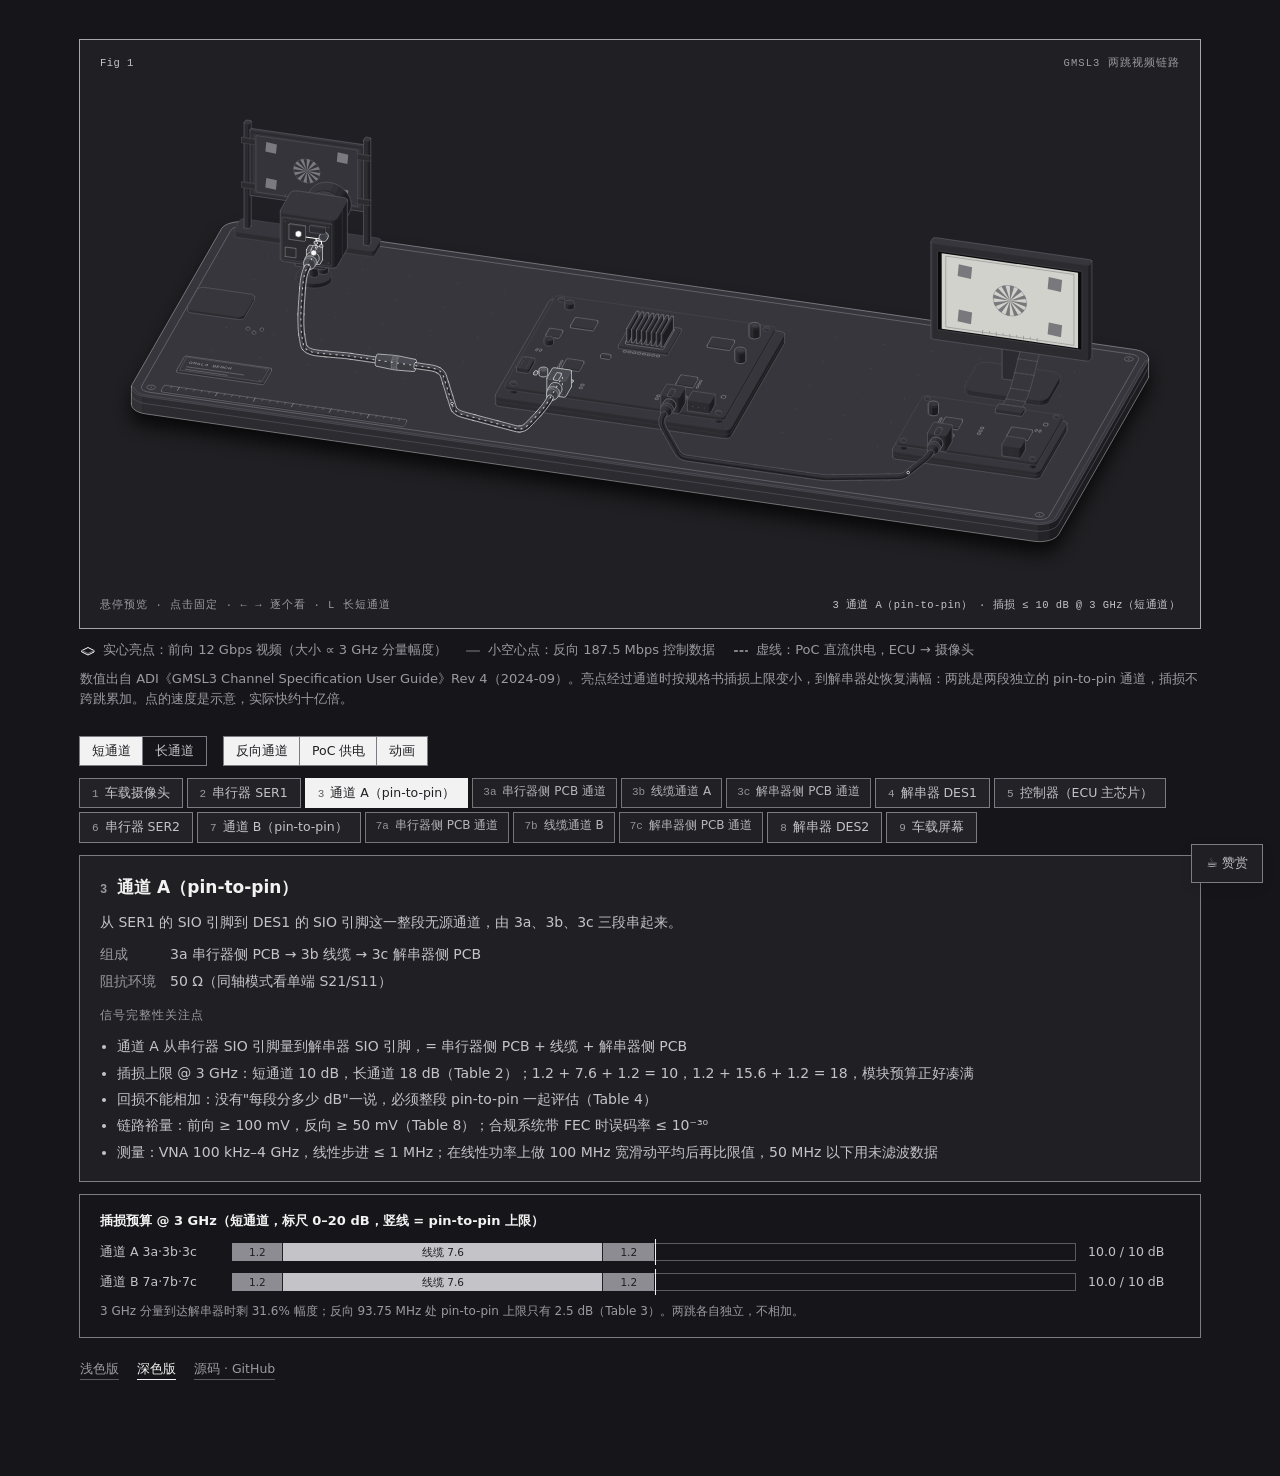
==== dark.html @ 5854e9db "GMSL3 两跳视频链路解剖图：等轴测交互页、规格书数值模型、README Co-Authored-By: Claude Opus 5.5 <noreply@anthropic.com>" ====
<!doctype html><html lang="zh-CN"><head><meta charset="utf-8"><meta name="viewport" content="width=device-width, initial-scale=1"><title>GMSL3 链路解剖</title><style>
.iso{
  --anatomy-page:#0b0b0b;--anatomy-card:#131313;--anatomy-text:#a3a3a3;--anatomy-strong:#e6e6e6;--anatomy-muted:#6e6e6e;
  --anatomy-paper:#131313;--anatomy-face:#1b1b1b;--anatomy-top:#1c1c1c;
  --anatomy-shade-0:#0f0f0f;--anatomy-shade-1:#121212;--anatomy-shade-2:#151515;--anatomy-shade-3:#181818;
  --anatomy-lit-top:#262626;--anatomy-lit-shade:#1d1d1d;
  --anatomy-hi:#d4d4d4;--anatomy-mid:#6a6a6a;--anatomy-lo:#3e3e3e;--anatomy-faint:#2a2a2a;--anatomy-lit:#ffffff;
  --anatomy-halo:#050505;--anatomy-halo-opacity:.9;--anatomy-dot:#e6e6e6;
  --anatomy-red:#ff6b6b;--anatomy-green:#6be0a0;--anatomy-blue:#6b9bff;
  --anatomy-weight:.6px;--anatomy-ease:cubic-bezier(.32,.72,0,1);
  --anatomy-mono:ui-monospace,"SF Mono",Menlo,Consolas,monospace;
  --anatomy-lift:inset 0 1px 0 0 #ffffff0a,inset 0 0 0 1px #ffffff06,0 0 0 1px #00000026,0 1px 1px -.5px #00000014,0 3px 3px -1.5px #00000014,0 6px 6px -3px #00000014,0 12px 12px -6px #00000014;
}
.iso[data-theme="light"]{
  --anatomy-page:#f2f2ef;--anatomy-card:#fbfbfa;--anatomy-text:#57575a;--anatomy-strong:#18181a;--anatomy-muted:#8c8c90;
  --anatomy-paper:#fbfbfa;--anatomy-face:#ffffff;--anatomy-top:#ffffff;
  --anatomy-shade-0:#dcdcd9;--anatomy-shade-1:#e5e5e2;--anatomy-shade-2:#ededea;--anatomy-shade-3:#f4f4f1;
  --anatomy-lit-top:#ffffff;--anatomy-lit-shade:#eeeeeb;
  --anatomy-hi:#26262a;--anatomy-mid:#8a8a8f;--anatomy-lo:#b4b4b8;--anatomy-faint:#d4d4d6;--anatomy-lit:#000000;
  --anatomy-halo:#8a8a80;--anatomy-halo-opacity:.32;--anatomy-dot:#3a3a3e;
  --anatomy-red:#e5484d;--anatomy-green:#30a46c;--anatomy-blue:#3e63dd;
  --anatomy-lift:inset 0 1px 0 0 #ffffff,0 0 0 1px #0000000f,0 1px 1px -.5px #0000000a,0 3px 3px -1.5px #0000000a,0 6px 6px -3px #0000000a,0 12px 12px -6px #0000000a;
}
.iso-svg{display:block;width:100%;height:auto;overflow:visible}
.iso-svg path,.iso-svg circle{vector-effect:non-scaling-stroke}
.iso-fill{fill:var(--anatomy-paper);stroke:none}
.iso-solid[data-lit]>.iso-fill{fill:var(--anatomy-face)}
.iso-shade,.iso-top{stroke:none}
.iso-shade[data-shade="0"]{fill:var(--anatomy-shade-0)}
.iso-shade[data-shade="1"]{fill:var(--anatomy-shade-1)}
.iso-shade[data-shade="2"]{fill:var(--anatomy-shade-2)}
.iso-shade[data-shade="3"]{fill:var(--anatomy-shade-3)}
.iso-top{fill:var(--anatomy-top)}
.iso-solid[data-lit]>.iso-top{fill:var(--anatomy-lit-top)}
.iso-solid[data-lit]>.iso-shade{fill:var(--anatomy-lit-shade)}
.iso-solid[data-seamless]>.iso-shade,.iso-solid[data-seamless]>.iso-top{stroke-width:.4;stroke-linejoin:round}
.iso-solid[data-seamless]>.iso-shade[data-shade="0"]{stroke:var(--anatomy-shade-0)}
.iso-solid[data-seamless]>.iso-shade[data-shade="1"]{stroke:var(--anatomy-shade-1)}
.iso-solid[data-seamless]>.iso-shade[data-shade="2"]{stroke:var(--anatomy-shade-2)}
.iso-solid[data-seamless]>.iso-shade[data-shade="3"]{stroke:var(--anatomy-shade-3)}
.iso-solid[data-seamless]>.iso-top{stroke:var(--anatomy-top)}
.iso-solid[data-seamless][data-lit]>.iso-top{stroke:var(--anatomy-lit-top)}
.iso-solid[data-seamless][data-lit]>.iso-shade{stroke:var(--anatomy-lit-shade)}
.iso-solid[data-lit]>.iso-edge{stroke:var(--anatomy-lit)}
.iso-halo{fill:var(--anatomy-halo);stroke:none;filter:blur(9px);opacity:var(--anatomy-halo-opacity);transform:translateY(3px)}
.iso-line{fill:none;stroke:var(--anatomy-lo);stroke-width:var(--anatomy-weight);stroke-linecap:round;stroke-linejoin:round}
.iso-line[data-tone="hi"]{stroke:var(--anatomy-hi)}
.iso-line[data-tone="mid"]{stroke:var(--anatomy-mid)}
.iso-line[data-tone="lo"]{stroke:var(--anatomy-lo)}
.iso-line[data-tone="faint"]{stroke:var(--anatomy-faint)}
.iso-line[data-tone="lit"]{stroke:var(--anatomy-lit)}
.iso-line[data-tone="red"]{stroke:var(--anatomy-red)}
.iso-line[data-tone="green"]{stroke:var(--anatomy-green)}
.iso-line[data-tone="blue"]{stroke:var(--anatomy-blue)}
.iso-line[data-dotted]{stroke-dasharray:.01 3.5;stroke-width:1}
.iso-line[data-dashed]{stroke-dasharray:3 3}
.iso-line[data-flow]{stroke-dasharray:2 6}
.iso-wire-end{fill:var(--anatomy-paper);stroke:var(--anatomy-lo);stroke-width:var(--anatomy-weight)}
.iso-wire[data-tone="hi"] .iso-wire-end{stroke:var(--anatomy-hi)}
.iso-wire[data-tone="mid"] .iso-wire-end{stroke:var(--anatomy-mid)}
.iso-wire[data-tone="faint"] .iso-wire-end{stroke:var(--anatomy-faint)}
.iso-wire[data-tone="lit"] .iso-wire-end{stroke:var(--anatomy-lit)}
.iso-dots circle{fill:var(--anatomy-dot);stroke:none;opacity:.32}
.iso-dots[data-tone="hi"] circle{opacity:.85}
.iso-dots[data-tone="mid"] circle{opacity:.45}
.iso-dots[data-tone="lo"] circle{opacity:.22}
.iso-dots[data-tone="faint"] circle{opacity:.12}
.iso-face-text{fill:var(--anatomy-mid);font-family:var(--anatomy-mono);letter-spacing:.04em}
.iso-face-text[data-tone="hi"]{fill:var(--anatomy-hi)}
.iso-face-text[data-tone="lo"]{fill:var(--anatomy-lo)}
.iso-face-text[data-tone="faint"]{fill:var(--anatomy-faint)}
.tb-body{fill:var(--anatomy-shade-2);stroke:none}
.tb-shine{fill:var(--anatomy-top);stroke:none}
.tb-shade{fill:var(--anatomy-shade-0);stroke:none}
.tb-ring{fill:none;stroke:var(--anatomy-lo);stroke-width:.45;stroke-linecap:butt;stroke-linejoin:round}
.tb-ring[data-tone="mid"]{stroke:var(--anatomy-mid)}
.tb-ring[data-tone="faint"]{stroke:var(--anatomy-faint)}
.tb-ring[data-tone="hi"]{stroke:var(--anatomy-hi)}
@keyframes iso-flow{to{stroke-dashoffset:-32}}
@keyframes iso-pulse{0%,100%{opacity:.18}12%{opacity:1}40%{opacity:.18}}
.iso-line[data-flow]{animation:iso-flow 1600ms linear infinite}
.iso-dots circle[data-pulse]{animation:iso-pulse 1600ms steps(1,end) infinite;animation-delay:var(--pulse-at,0ms)}
.iso-figure{margin:32px 0 36px}
.iso-plate{position:relative;padding:52px 24px;border-radius:0;background:var(--anatomy-card);box-shadow:0 0 0 1px var(--anatomy-mid);--anatomy-paper:var(--anatomy-card)}
.iso-plate-corners{position:absolute;inset:18px 20px;pointer-events:none}
.iso-plate-corner{position:absolute;color:var(--anatomy-muted);font-family:var(--anatomy-mono);font-size:10.5px;line-height:1;letter-spacing:.04em;white-space:nowrap}
.iso-plate-corner[data-corner="fig"]{top:0;left:0;color:var(--anatomy-text)}
.iso-plate-corner[data-corner="title"]{top:0;right:0;text-transform:uppercase;letter-spacing:.1em}
.iso-plate-corner[data-corner="hint"]{bottom:0;left:0;text-transform:uppercase;letter-spacing:.1em}
.iso-plate-corner[data-corner="readout"]{right:0;bottom:0;color:var(--anatomy-text);font-variant-numeric:tabular-nums}
.iso-plate .iso-svg{margin:0 auto}
.iso-legend{display:grid;gap:8px;margin-top:12px;color:var(--anatomy-muted);font-size:13px;line-height:1.55}
.iso-keys{display:flex;flex-wrap:wrap;gap:6px 18px}
.iso-key{display:inline-flex;align-items:center;gap:7px}
.iso-swatch{width:16px;height:10px;flex:none;overflow:visible}
.iso-swatch path{fill:none;stroke:var(--anatomy-hi);stroke-width:1;vector-effect:non-scaling-stroke;stroke-linejoin:round;stroke-linecap:round}
.iso-swatch[data-mark="raised"] path,.iso-swatch[data-mark="flat"] path{stroke:var(--anatomy-mid)}
.iso-swatch[data-mark="lit"] path{stroke:var(--anatomy-lit)}
.iso-swatch[data-mark="dim"] path{stroke:var(--anatomy-lo)}
.iso-swatch[data-mark="dotted"] path{stroke-dasharray:.01 3;stroke-width:1.4}
.iso-swatch[data-mark="dashed"] path{stroke-dasharray:3 2.5}
.iso-swatch[data-mark="red"] path{stroke:var(--anatomy-red)}
.iso-swatch[data-mark="green"] path{stroke:var(--anatomy-green)}
.iso-swatch[data-mark="blue"] path{stroke:var(--anatomy-blue)}
.iso-swatch-crease{stroke:var(--anatomy-lo)!important}
@media (max-width:560px){.iso-plate{padding:48px 12px 70px}.iso-plate-corner[data-corner="hint"]{bottom:18px}}
@media (prefers-reduced-motion:reduce){.iso-line[data-flow],.iso-dots circle[data-pulse]{animation:none}}

*{box-sizing:border-box}
html{color-scheme:dark}
body[data-theme="light"]{color-scheme:light}
body{margin:0;background:var(--anatomy-page);color:var(--anatomy-text);font:14px/1.6 ui-sans-serif,system-ui,-apple-system,"Segoe UI",sans-serif;-webkit-font-smoothing:antialiased}
.iso-page{width:min(1120px,100% - 32px);margin:64px auto 96px}
</style></head><body class="iso" data-theme="dark"><main class="iso-page"><style>.iso{--lk-glass:#2b2b30;--lk-picture:#e9e9e5;--lk-picture-ink:#2a2a2e;--lk-bar-pcb:#8a8a8f;--lk-bar-cable:#4a4a50;--lk-chip-bg:#f4f4f1;--lk-dim-hi:#9c9ca1;--lk-dim-mid:#bcbcc0;--lk-dim-lo:#d0d0d3;--lk-dim-faint:#e2e2e3}
.iso[data-theme="dark"]{--lk-glass:#0a0a0c;--lk-picture:#d2d2cc;--lk-picture-ink:#1a1a1c;--lk-bar-pcb:#8c8c92;--lk-bar-cable:#c4c4c8;--lk-chip-bg:#232327;--lk-dim-hi:#8a8a90;--lk-dim-mid:#66666c;--lk-dim-lo:#4c4c51;--lk-dim-faint:#38383c;
  /* 提亮深色主题：底色从近黑抬到深灰，线条和明暗面整体上调 */
  --anatomy-page:#16161a;--anatomy-card:#202024;--anatomy-text:#c4c4c8;--anatomy-strong:#f2f2f2;--anatomy-muted:#9a9aa0;
  --anatomy-paper:#202024;--anatomy-face:#34343a;--anatomy-top:#36363c;
  --anatomy-shade-0:#1d1d21;--anatomy-shade-1:#242428;--anatomy-shade-2:#2b2b30;--anatomy-shade-3:#313136;
  --anatomy-lit-top:#4a4a52;--anatomy-lit-shade:#3c3c43;
  --anatomy-hi:#ededed;--anatomy-mid:#a6a6ac;--anatomy-lo:#7c7c82;--anatomy-faint:#5a5a60;--anatomy-lit:#ffffff;
  --anatomy-halo:#000;--anatomy-halo-opacity:.75;--anatomy-dot:#f4f4f4}
.iso-page{margin-top:40px}
.lk-stage{outline:none;position:relative}
.lk-stage:focus-visible{box-shadow:0 0 0 1px var(--anatomy-mid)}

/* 板面走线 */
.lk-trace{stroke-width:.5}
.lk-wide{stroke-width:.85}

/* 测试卡与屏幕画面 */
.lk-chart-bg{fill:var(--anatomy-face);stroke:none}
.lk-ink{fill:var(--anatomy-hi);stroke:none;opacity:.82}
.lk-ring{fill:none;stroke:var(--anatomy-mid);stroke-width:.4;vector-effect:non-scaling-stroke}
.lk-screen{fill:var(--lk-glass);stroke:none}
.lk-screen-edge{fill:none;stroke:var(--anatomy-lo);stroke-width:.6;vector-effect:non-scaling-stroke}
.lk-picture .lk-chart-bg{fill:var(--lk-picture)}
.lk-picture .lk-ink{fill:var(--lk-picture-ink)}
.lk-picture{transition:opacity .25s var(--anatomy-ease)}
.lk-picture[data-flash]{opacity:.78}

/* 高亮：被选中的部件按 lit 规则画，其余退后 */
.lk-stage[data-sel] .lk-bench .it:not([data-on]){--anatomy-hi:var(--lk-dim-hi);--anatomy-mid:var(--lk-dim-mid);--anatomy-lo:var(--lk-dim-lo);--anatomy-faint:var(--lk-dim-faint);--anatomy-dot:var(--lk-dim-mid);--lk-picture-ink:var(--lk-dim-mid)}
.it[data-on] .iso-solid>.iso-edge,.it[data-on] .tb-edge{stroke:var(--anatomy-lit)}
.it[data-on] .iso-solid>.iso-fill{fill:var(--anatomy-face)}
.it[data-on] .iso-solid>.iso-top{fill:var(--anatomy-lit-top)}
.it[data-on] .iso-solid>.iso-shade{fill:var(--anatomy-lit-shade)}
.it[data-on] .lk-trace{stroke:var(--anatomy-lit);stroke-width:1.15}
.it[data-on] .tb-body{fill:var(--anatomy-lit-shade)}
.it[data-on] .tb-shine{fill:var(--anatomy-lit-top)}

/* 信号点 */
.lk-pkt{fill:var(--anatomy-lit);stroke:var(--anatomy-card);stroke-width:.5;vector-effect:non-scaling-stroke}
.lk-rev{fill:var(--anatomy-card);stroke:var(--anatomy-hi);stroke-width:.8;vector-effect:non-scaling-stroke}
.lk-poc{fill:none;stroke:var(--anatomy-hi);stroke-width:1.1;stroke-dasharray:1.2 5;stroke-linecap:round;vector-effect:non-scaling-stroke;opacity:.75;animation:lk-poc 2.4s linear infinite}
@keyframes lk-poc{to{stroke-dashoffset:-37.2}}
.lk-hitline{fill:none;stroke:transparent;stroke-width:7;stroke-linecap:round;stroke-linejoin:round;pointer-events:stroke}
[data-part="packets"],[data-part="poc"]{pointer-events:none}
.lk-pin{font-size:12px;color:var(--anatomy-muted)}
.lk-bench [data-seg]{cursor:pointer}
@media (prefers-reduced-motion:reduce){.lk-poc{animation:none}}

/* 说明面板 */
.lk-panel{margin:-8px 0 0;display:grid;gap:14px;color:var(--anatomy-text);font-size:14px;line-height:1.6}
.lk-controls{display:flex;flex-wrap:wrap;gap:10px 18px;align-items:center}
.lk-group{display:inline-flex;gap:0;box-shadow:0 0 0 1px var(--anatomy-lo)}
.lk-group button,.lk-chip{appearance:none;border:0;background:transparent;color:var(--anatomy-text);font:inherit;font-size:12.5px;padding:6px 12px;cursor:pointer;line-height:1.3}
.lk-group button+button{box-shadow:-1px 0 0 var(--anatomy-lo)}
.lk-group button[aria-pressed="true"]{background:var(--anatomy-strong);color:var(--anatomy-card)}
.lk-group button:focus-visible,.lk-chip:focus-visible{outline:1px dashed var(--anatomy-muted);outline-offset:3px}
.lk-chain{display:flex;flex-wrap:wrap;gap:6px}
.lk-chip{display:inline-flex;align-items:baseline;gap:6px;box-shadow:0 0 0 1px var(--anatomy-lo);background:var(--lk-chip-bg)}
.lk-chip[data-kind="sub"]{font-size:12px;padding:5px 10px;opacity:.92}
.lk-chip[data-on]{background:var(--anatomy-strong);color:var(--anatomy-card);box-shadow:0 0 0 1px var(--anatomy-strong)}
.lk-chip[data-on] .lk-num{color:var(--anatomy-card);opacity:.7}
.lk-num{font-family:var(--anatomy-mono);font-size:11px;color:var(--anatomy-muted)}
.lk-detail{display:grid;gap:10px;padding:18px 20px;background:var(--anatomy-card);box-shadow:0 0 0 1px var(--anatomy-lo);min-height:220px}
.lk-detail h2{margin:0;font-size:17px;color:var(--anatomy-strong);font-weight:600;display:flex;gap:10px;align-items:baseline}
.lk-detail h2 .lk-num{font-size:12px}
.lk-detail p{margin:0}
.lk-io{display:grid;grid-template-columns:max-content 1fr;gap:4px 14px;margin:0}
.lk-io dt{color:var(--anatomy-muted)}
.lk-io dd{margin:0}
.lk-tbd{color:var(--anatomy-strong);font-weight:600}
.lk-si{margin:0;padding-left:1.2em;display:grid;gap:4px}
.lk-si-title{font-size:12px;letter-spacing:.08em;color:var(--anatomy-muted);margin-top:4px}
.lk-budget{display:grid;gap:10px;padding:16px 20px;box-shadow:0 0 0 1px var(--anatomy-lo)}
.lk-budget h3{margin:0;font-size:13px;font-weight:600;color:var(--anatomy-strong)}
.lk-row{display:grid;grid-template-columns:120px 1fr 92px;gap:12px;align-items:center;font-variant-numeric:tabular-nums;font-size:12.5px}
.lk-bar{position:relative;height:18px;display:flex;background:transparent;box-shadow:inset 0 0 0 1px var(--anatomy-faint)}
.lk-bar span{height:100%;display:flex;align-items:center;justify-content:center;font-size:10.5px;color:var(--anatomy-card);overflow:hidden;white-space:nowrap;transition:width .4s var(--anatomy-ease),opacity .3s}
.lk-bar span+span{box-shadow:-1px 0 0 var(--anatomy-card)}
.lk-bar [data-k="pcb"]{background:var(--lk-bar-pcb)}
.lk-bar [data-k="cable"]{background:var(--lk-bar-cable)}
.lk-bar[data-dim] span:not([data-on]){opacity:.35}
.lk-limit{position:absolute;top:-4px;bottom:-4px;width:0;border-left:1.5px solid var(--anatomy-strong)}
.lk-note{font-size:12px;color:var(--anatomy-muted)}
@media (max-width:640px){
  .lk-stage{overflow-x:auto;-webkit-overflow-scrolling:touch}
  .lk-stage>svg{width:820px;max-width:none}
  .lk-row{grid-template-columns:64px 1fr 58px;font-size:11.5px}
  .iso-plate-corner[data-corner="readout"]{white-space:normal;left:0;text-align:right;line-height:1.35}
  .lk-stage::after{content:"← 左右滑动看全图 →";display:block;text-align:center;font-size:11px;color:var(--anatomy-muted);position:sticky;left:0;padding-top:4px}
}

/* 页脚导航与赞赏码 */
.lk-nav{display:flex;flex-wrap:wrap;gap:6px 18px;margin-top:22px;font-size:12.5px}
.lk-nav a{color:var(--anatomy-muted);text-decoration:none;border-bottom:1px solid var(--anatomy-faint)}
.lk-nav a:hover{color:var(--anatomy-strong)}
.lk-nav a[aria-current]{color:var(--anatomy-strong);border-bottom-color:var(--anatomy-strong)}
.lk-reward-btn{position:fixed;right:18px;bottom:18px;z-index:20;appearance:none;border:0;background:var(--anatomy-card);color:var(--anatomy-text);font:inherit;font-size:13px;padding:8px 14px;cursor:pointer;box-shadow:0 0 0 1px var(--anatomy-lo),0 4px 14px rgba(0,0,0,.12)}
.lk-reward-btn:hover{color:var(--anatomy-strong)}
.lk-reward{position:fixed;inset:0;z-index:30;display:grid;place-items:center;background:rgba(0,0,0,.45);padding:16px}
.lk-reward[hidden]{display:none}
.lk-reward-card{background:#fff;color:#222;padding:20px 20px 16px;display:grid;gap:10px;justify-items:center;max-width:min(320px,100%);box-shadow:0 10px 40px rgba(0,0,0,.3)}
.lk-reward-card img{width:min(280px,72vw);height:auto;display:block}
.lk-reward-card p{margin:0;font-size:13px;text-align:center;color:#555}
.lk-reward-card button{appearance:none;border:0;background:#222;color:#fff;font:inherit;font-size:13px;padding:6px 18px;cursor:pointer}
</style><figure class="iso-figure"><div class="iso-plate"><div class="iso-plate-corners" aria-hidden="true"><span class="iso-plate-corner" data-corner="fig">Fig 1</span><span class="iso-plate-corner" data-corner="title">GMSL3 两跳视频链路</span><span class="iso-plate-corner" data-corner="hint">悬停预览 · 点击固定 · ← → 逐个看 · L 长短通道</span><span class="iso-plate-corner" data-corner="readout" data-readout></span></div><div class="iso-stage lk-stage" tabindex="0" role="group" aria-label="GMSL3 链路示意图。左右方向键逐个选择模块，L 切换长短通道，空格暂停。"><svg xmlns="http://www.w3.org/2000/svg" class="iso-svg" viewBox="0 0 1040 470" role="img" aria-label="一张试验台：左边摄像头对着测试卡，后盖拆下，露出串行器板；同轴线经一节在线连接器接到中间去掉外壳的 ECU 板上，板上依次是解串器、控制器（带散热片）和第二个串行器；第二根同轴线接到右边屏幕的驱动板，排线把画面送进面板，屏幕上显示的正是那张测试卡。"><path class="iso-halo" d="M26.6 294L27.3 292.1L113.9 141.1L115.3 139.4L117.3 137.8L119.9 136.4L123 135.4L126.5 134.6L130.1 134.2L133.9 134.2L137.6 134.5L999.6 258.1L1003.1 258.8L1006.2 259.8L1008.9 261.1L1011.1 262.7L1012.5 264.4L1013.3 266.2L1013.4 268.1L1013.4 284.7L1012.7 286.6L926.1 437.6L924.7 439.3L922.7 440.9L920.1 442.3L917 443.3L913.5 444.1L909.9 444.5L906.1 444.5L902.4 444.2L40.4 320.6L36.9 319.9L33.8 318.9L31.1 317.6L28.9 316L27.5 314.3L26.7 312.5L26.6 310.6Z"/><g class="iso-solid"><path class="iso-fill" d="M137.3 173.9L137.8 172.4L139 171L140.7 169.8L142.9 168.8L145.6 168.1L148.4 167.7L151.4 167.6L154.4 167.8L157.2 168.4L159.6 169.3L161.6 170.4L163.1 171.7L163.9 173.1L164.1 174.6L164.1 177.3L163.6 178.8L162.5 180.2L160.7 181.4L158.5 182.4L155.9 183.1L153 183.5L150 183.6L147 183.4L144.2 182.8L141.8 181.9L139.8 180.8L138.3 179.5L137.5 178.1L137.3 176.6Z"/><path class="iso-shade" data-shade="0" d="M163.6 178.8L162.5 180.2L162.5 177.5L163.6 176.1ZM162.5 180.2L160.7 181.4L160.7 178.7L162.5 177.5ZM160.7 181.4L158.5 182.4L158.5 179.7L160.7 178.7ZM164.1 177.3L163.6 178.8L163.6 176.1L164.1 174.6Z"/><path class="iso-shade" data-shade="1" d="M158.5 182.4L155.9 183.1L155.9 180.5L158.5 179.7ZM155.9 183.1L153 183.5L153 180.9L155.9 180.5ZM153 183.5L150 183.6L150 181L153 180.9Z"/><path class="iso-shade" data-shade="2" d="M150 183.6L147 183.4L147 180.7L150 181ZM147 183.4L144.2 182.8L144.2 180.1L147 180.7Z"/><path class="iso-shade" data-shade="3" d="M144.2 182.8L141.8 181.9L141.8 179.3L144.2 180.1ZM141.8 181.9L139.8 180.8L139.8 178.2L141.8 179.3ZM139.8 180.8L138.3 179.5L138.3 176.8L139.8 178.2ZM138.3 179.5L137.5 178.1L137.5 175.4L138.3 176.8ZM137.5 178.1L137.3 176.6L137.3 173.9L137.5 175.4Z"/><path class="iso-top" d="M163.6 176.1L162.5 177.5L160.7 178.7L158.5 179.7L155.9 180.5L153 180.9L150 181L147 180.7L144.2 180.1L141.8 179.3L139.8 178.2L138.3 176.8L137.5 175.4L137.3 173.9L137.8 172.4L139 171L140.7 169.8L142.9 168.8L145.6 168.1L148.4 167.7L151.4 167.6L154.4 167.8L157.2 168.4L159.6 169.3L161.6 170.4L163.1 171.7L163.9 173.1L164.1 174.6Z"/><path class="iso-line iso-crease" data-tone="faint" d="M164.1 174.6L163.6 176.1L162.5 177.5L160.7 178.7L158.5 179.7L155.9 180.5L153 180.9L150 181L147 180.7L144.2 180.1L141.8 179.3L139.8 178.2L138.3 176.8L137.5 175.4L137.3 173.9"/><path class="iso-line iso-edge" data-tone="lo" d="M137.3 173.9L137.8 172.4L139 171L140.7 169.8L142.9 168.8L145.6 168.1L148.4 167.7L151.4 167.6L154.4 167.8L157.2 168.4L159.6 169.3L161.6 170.4L163.1 171.7L163.9 173.1L164.1 174.6M164.1 177.3L163.6 178.8L162.5 180.2L160.7 181.4L158.5 182.4L155.9 183.1L153 183.5L150 183.6L147 183.4L144.2 182.8L141.8 181.9L139.8 180.8L138.3 179.5L137.5 178.1L137.3 176.6M137.3 173.9L137.3 176.6M164.1 174.6L164.1 177.3"/></g><g class="iso-solid"><path class="iso-fill" d="M140.4 168.3L140.8 167.2L141.6 166.1L143 165.2L144.7 164.4L146.7 163.9L149 163.5L151.3 163.5L153.6 163.7L155.7 164.1L157.6 164.8L159.1 165.6L160.3 166.6L160.9 167.8L161 168.9L161 174.6L160.7 175.7L159.8 176.8L158.4 177.7L156.7 178.5L154.7 179.1L152.5 179.4L150.1 179.4L147.9 179.2L145.7 178.8L143.8 178.1L142.3 177.3L141.2 176.3L140.5 175.1L140.4 174Z"/><path class="iso-shade" data-shade="0" d="M160.7 175.7L159.8 176.8L159.8 171.1L160.7 170.1ZM159.8 176.8L158.4 177.7L158.4 172.1L159.8 171.1ZM158.4 177.7L156.7 178.5L156.7 172.8L158.4 172.1ZM161 174.6L160.7 175.7L160.7 170.1L161 168.9Z"/><path class="iso-shade" data-shade="1" d="M156.7 178.5L154.7 179.1L154.7 173.4L156.7 172.8ZM154.7 179.1L152.5 179.4L152.5 173.7L154.7 173.4ZM152.5 179.4L150.1 179.4L150.1 173.8L152.5 173.7Z"/><path class="iso-shade" data-shade="2" d="M150.1 179.4L147.9 179.2L147.9 173.6L150.1 173.8ZM147.9 179.2L145.7 178.8L145.7 173.2L147.9 173.6Z"/><path class="iso-shade" data-shade="3" d="M145.7 178.8L143.8 178.1L143.8 172.5L145.7 173.2ZM143.8 178.1L142.3 177.3L142.3 171.6L143.8 172.5ZM142.3 177.3L141.2 176.3L141.2 170.6L142.3 171.6ZM141.2 176.3L140.5 175.1L140.5 169.5L141.2 170.6ZM140.5 175.1L140.4 174L140.4 168.3L140.5 169.5Z"/><path class="iso-top" d="M160.7 170.1L159.8 171.1L158.4 172.1L156.7 172.8L154.7 173.4L152.5 173.7L150.1 173.8L147.9 173.6L145.7 173.2L143.8 172.5L142.3 171.6L141.2 170.6L140.5 169.5L140.4 168.3L140.8 167.2L141.6 166.1L143 165.2L144.7 164.4L146.7 163.9L149 163.5L151.3 163.5L153.6 163.7L155.7 164.1L157.6 164.8L159.1 165.6L160.3 166.6L160.9 167.8L161 168.9Z"/><path class="iso-line iso-crease" data-tone="faint" d="M161 168.9L160.7 170.1L159.8 171.1L158.4 172.1L156.7 172.8L154.7 173.4L152.5 173.7L150.1 173.8L147.9 173.6L145.7 173.2L143.8 172.5L142.3 171.6L141.2 170.6L140.5 169.5L140.4 168.3"/><path class="iso-line iso-edge" data-tone="mid" d="M140.4 168.3L140.8 167.2L141.6 166.1L143 165.2L144.7 164.4L146.7 163.9L149 163.5L151.3 163.5L153.6 163.7L155.7 164.1L157.6 164.8L159.1 165.6L160.3 166.6L160.9 167.8L161 168.9M161 174.6L160.7 175.7L159.8 176.8L158.4 177.7L156.7 178.5L154.7 179.1L152.5 179.4L150.1 179.4L147.9 179.2L145.7 178.8L143.8 178.1L142.3 177.3L141.2 176.3L140.5 175.1L140.4 174M140.4 168.3L140.4 174M161 168.9L161 174.6"/></g><g class="iso-solid"><path class="iso-fill" d="M542.5 232L543 230.5L544.2 229.1L545.9 227.9L548.1 226.9L550.8 226.2L553.7 225.8L556.6 225.7L559.6 225.9L562.4 226.5L564.8 227.4L566.8 228.5L568.3 229.8L569.1 231.2L569.3 232.7L569.3 235.4L568.8 236.9L567.7 238.3L565.9 239.5L563.7 240.5L561.1 241.2L558.2 241.6L555.2 241.7L552.2 241.5L549.4 240.9L547 240L545 238.9L543.5 237.6L542.7 236.2L542.5 234.7Z"/><path class="iso-shade" data-shade="0" d="M568.8 236.9L567.7 238.3L567.7 235.6L568.8 234.2ZM567.7 238.3L565.9 239.5L565.9 236.8L567.7 235.6ZM565.9 239.5L563.7 240.5L563.7 237.8L565.9 236.8ZM569.3 235.4L568.8 236.9L568.8 234.2L569.3 232.7Z"/><path class="iso-shade" data-shade="1" d="M563.7 240.5L561.1 241.2L561.1 238.6L563.7 237.8ZM561.1 241.2L558.2 241.6L558.2 239L561.1 238.6ZM558.2 241.6L555.2 241.7L555.2 239.1L558.2 239Z"/><path class="iso-shade" data-shade="2" d="M555.2 241.7L552.2 241.5L552.2 238.8L555.2 239.1ZM552.2 241.5L549.4 240.9L549.4 238.2L552.2 238.8Z"/><path class="iso-shade" data-shade="3" d="M549.4 240.9L547 240L547 237.4L549.4 238.2ZM547 240L545 238.9L545 236.3L547 237.4ZM545 238.9L543.5 237.6L543.5 234.9L545 236.3ZM543.5 237.6L542.7 236.2L542.7 233.5L543.5 234.9ZM542.7 236.2L542.5 234.7L542.5 232L542.7 233.5Z"/><path class="iso-top" d="M568.8 234.2L567.7 235.6L565.9 236.8L563.7 237.8L561.1 238.6L558.2 239L555.2 239.1L552.2 238.8L549.4 238.2L547 237.4L545 236.3L543.5 234.9L542.7 233.5L542.5 232L543 230.5L544.2 229.1L545.9 227.9L548.1 226.9L550.8 226.2L553.7 225.8L556.6 225.7L559.6 225.9L562.4 226.5L564.8 227.4L566.8 228.5L568.3 229.8L569.1 231.2L569.3 232.7Z"/><path class="iso-line iso-crease" data-tone="faint" d="M569.3 232.7L568.8 234.2L567.7 235.6L565.9 236.8L563.7 237.8L561.1 238.6L558.2 239L555.2 239.1L552.2 238.8L549.4 238.2L547 237.4L545 236.3L543.5 234.9L542.7 233.5L542.5 232"/><path class="iso-line iso-edge" data-tone="lo" d="M542.5 232L543 230.5L544.2 229.1L545.9 227.9L548.1 226.9L550.8 226.2L553.7 225.8L556.6 225.7L559.6 225.9L562.4 226.5L564.8 227.4L566.8 228.5L568.3 229.8L569.1 231.2L569.3 232.7M569.3 235.4L568.8 236.9L567.7 238.3L565.9 239.5L563.7 240.5L561.1 241.2L558.2 241.6L555.2 241.7L552.2 241.5L549.4 240.9L547 240L545 238.9L543.5 237.6L542.7 236.2L542.5 234.7M542.5 232L542.5 234.7M569.3 232.7L569.3 235.4"/></g><g class="iso-solid"><path class="iso-fill" d="M545.6 226.4L546 225.3L546.9 224.2L548.2 223.3L549.9 222.5L551.9 222L554.2 221.6L556.5 221.6L558.8 221.8L560.9 222.2L562.8 222.9L564.3 223.7L565.5 224.7L566.1 225.9L566.2 227L566.2 232.7L565.9 233.8L565 234.9L563.6 235.8L561.9 236.6L559.9 237.1L557.7 237.5L555.3 237.5L553.1 237.3L550.9 236.9L549 236.2L547.5 235.4L546.4 234.4L545.7 233.2L545.6 232.1Z"/><path class="iso-shade" data-shade="0" d="M565.9 233.8L565 234.9L565 229.2L565.9 228.2ZM565 234.9L563.6 235.8L563.6 230.2L565 229.2ZM563.6 235.8L561.9 236.6L561.9 230.9L563.6 230.2ZM566.2 232.7L565.9 233.8L565.9 228.2L566.2 227Z"/><path class="iso-shade" data-shade="1" d="M561.9 236.6L559.9 237.1L559.9 231.5L561.9 230.9ZM559.9 237.1L557.7 237.5L557.7 231.8L559.9 231.5ZM557.7 237.5L555.3 237.5L555.3 231.9L557.7 231.8Z"/><path class="iso-shade" data-shade="2" d="M555.3 237.5L553.1 237.3L553.1 231.7L555.3 231.9ZM553.1 237.3L550.9 236.9L550.9 231.3L553.1 231.7Z"/><path class="iso-shade" data-shade="3" d="M550.9 236.9L549 236.2L549 230.6L550.9 231.3ZM549 236.2L547.5 235.4L547.5 229.7L549 230.6ZM547.5 235.4L546.4 234.4L546.4 228.7L547.5 229.7ZM546.4 234.4L545.7 233.2L545.7 227.6L546.4 228.7ZM545.7 233.2L545.6 232.1L545.6 226.4L545.7 227.6Z"/><path class="iso-top" d="M565.9 228.2L565 229.2L563.6 230.2L561.9 230.9L559.9 231.5L557.7 231.8L555.3 231.9L553.1 231.7L550.9 231.3L549 230.6L547.5 229.7L546.4 228.7L545.7 227.6L545.6 226.4L546 225.3L546.9 224.2L548.2 223.3L549.9 222.5L551.9 222L554.2 221.6L556.5 221.6L558.8 221.8L560.9 222.2L562.8 222.9L564.3 223.7L565.5 224.7L566.1 225.9L566.2 227Z"/><path class="iso-line iso-crease" data-tone="faint" d="M566.2 227L565.9 228.2L565 229.2L563.6 230.2L561.9 230.9L559.9 231.5L557.7 231.8L555.3 231.9L553.1 231.7L550.9 231.3L549 230.6L547.5 229.7L546.4 228.7L545.7 227.6L545.6 226.4"/><path class="iso-line iso-edge" data-tone="mid" d="M545.6 226.4L546 225.3L546.9 224.2L548.2 223.3L549.9 222.5L551.9 222L554.2 221.6L556.5 221.6L558.8 221.8L560.9 222.2L562.8 222.9L564.3 223.7L565.5 224.7L566.1 225.9L566.2 227M566.2 232.7L565.9 233.8L565 234.9L563.6 235.8L561.9 236.6L559.9 237.1L557.7 237.5L555.3 237.5L553.1 237.3L550.9 236.9L549 236.2L547.5 235.4L546.4 234.4L545.7 233.2L545.6 232.1M545.6 226.4L545.6 232.1M566.2 227L566.2 232.7"/></g><g class="iso-solid"><path class="iso-fill" d="M947.7 290.1L948.2 288.6L949.4 287.2L951.1 286L953.3 285L956 284.3L958.9 283.9L961.9 283.8L964.8 284L967.6 284.6L970 285.5L972 286.6L973.5 287.9L974.3 289.3L974.5 290.8L974.5 293.5L974 295L972.9 296.4L971.1 297.6L968.9 298.6L966.3 299.3L963.4 299.7L960.4 299.8L957.4 299.6L954.6 299L952.2 298.1L950.2 297L948.7 295.7L947.9 294.3L947.7 292.8Z"/><path class="iso-shade" data-shade="0" d="M974 295L972.9 296.4L972.9 293.7L974 292.3ZM972.9 296.4L971.1 297.6L971.1 294.9L972.9 293.7ZM971.1 297.6L968.9 298.6L968.9 295.9L971.1 294.9ZM974.5 293.5L974 295L974 292.3L974.5 290.8Z"/><path class="iso-shade" data-shade="1" d="M968.9 298.6L966.3 299.3L966.3 296.7L968.9 295.9ZM966.3 299.3L963.4 299.7L963.4 297.1L966.3 296.7ZM963.4 299.7L960.4 299.8L960.4 297.2L963.4 297.1Z"/><path class="iso-shade" data-shade="2" d="M960.4 299.8L957.4 299.6L957.4 296.9L960.4 297.2ZM957.4 299.6L954.6 299L954.6 296.3L957.4 296.9Z"/><path class="iso-shade" data-shade="3" d="M954.6 299L952.2 298.1L952.2 295.5L954.6 296.3ZM952.2 298.1L950.2 297L950.2 294.4L952.2 295.5ZM950.2 297L948.7 295.7L948.7 293L950.2 294.4ZM948.7 295.7L947.9 294.3L947.9 291.6L948.7 293ZM947.9 294.3L947.7 292.8L947.7 290.1L947.9 291.6Z"/><path class="iso-top" d="M974 292.3L972.9 293.7L971.1 294.9L968.9 295.9L966.3 296.7L963.4 297.1L960.4 297.2L957.4 296.9L954.6 296.3L952.2 295.5L950.2 294.4L948.7 293L947.9 291.6L947.7 290.1L948.2 288.6L949.4 287.2L951.1 286L953.3 285L956 284.3L958.9 283.9L961.9 283.8L964.8 284L967.6 284.6L970 285.5L972 286.6L973.5 287.9L974.3 289.3L974.5 290.8Z"/><path class="iso-line iso-crease" data-tone="faint" d="M974.5 290.8L974 292.3L972.9 293.7L971.1 294.9L968.9 295.9L966.3 296.7L963.4 297.1L960.4 297.2L957.4 296.9L954.6 296.3L952.2 295.5L950.2 294.4L948.7 293L947.9 291.6L947.7 290.1"/><path class="iso-line iso-edge" data-tone="lo" d="M947.7 290.1L948.2 288.6L949.4 287.2L951.1 286L953.3 285L956 284.3L958.9 283.9L961.9 283.8L964.8 284L967.6 284.6L970 285.5L972 286.6L973.5 287.9L974.3 289.3L974.5 290.8M974.5 293.5L974 295L972.9 296.4L971.1 297.6L968.9 298.6L966.3 299.3L963.4 299.7L960.4 299.8L957.4 299.6L954.6 299L952.2 298.1L950.2 297L948.7 295.7L947.9 294.3L947.7 292.8M947.7 290.1L947.7 292.8M974.5 290.8L974.5 293.5"/></g><g class="iso-solid"><path class="iso-fill" d="M950.8 284.5L951.2 283.4L952.1 282.3L953.4 281.4L955.1 280.6L957.1 280L959.4 279.7L961.7 279.7L964 279.8L966.1 280.3L968 281L969.6 281.8L970.7 282.8L971.3 283.9L971.5 285.1L971.5 290.7L971.1 291.9L970.2 293L968.8 293.9L967.1 294.7L965.1 295.2L962.9 295.6L960.6 295.6L958.3 295.4L956.1 295L954.2 294.3L952.7 293.5L951.6 292.5L950.9 291.3L950.8 290.2Z"/><path class="iso-shade" data-shade="0" d="M971.1 291.9L970.2 293L970.2 287.3L971.1 286.2ZM970.2 293L968.8 293.9L968.8 288.3L970.2 287.3ZM968.8 293.9L967.1 294.7L967.1 289L968.8 288.3ZM971.5 290.7L971.1 291.9L971.1 286.2L971.5 285.1Z"/><path class="iso-shade" data-shade="1" d="M967.1 294.7L965.1 295.2L965.1 289.6L967.1 289ZM965.1 295.2L962.9 295.6L962.9 289.9L965.1 289.6ZM962.9 295.6L960.6 295.6L960.6 290L962.9 289.9Z"/><path class="iso-shade" data-shade="2" d="M960.6 295.6L958.3 295.4L958.3 289.8L960.6 290ZM958.3 295.4L956.1 295L956.1 289.4L958.3 289.8Z"/><path class="iso-shade" data-shade="3" d="M956.1 295L954.2 294.3L954.2 288.7L956.1 289.4ZM954.2 294.3L952.7 293.5L952.7 287.8L954.2 288.7ZM952.7 293.5L951.6 292.5L951.6 286.8L952.7 287.8ZM951.6 292.5L950.9 291.3L950.9 285.7L951.6 286.8ZM950.9 291.3L950.8 290.2L950.8 284.5L950.9 285.7Z"/><path class="iso-top" d="M971.1 286.2L970.2 287.3L968.8 288.3L967.1 289L965.1 289.6L962.9 289.9L960.6 290L958.3 289.8L956.1 289.4L954.2 288.7L952.7 287.8L951.6 286.8L950.9 285.7L950.8 284.5L951.2 283.4L952.1 282.3L953.4 281.4L955.1 280.6L957.1 280L959.4 279.7L961.7 279.7L964 279.8L966.1 280.3L968 281L969.6 281.8L970.7 282.8L971.3 283.9L971.5 285.1Z"/><path class="iso-line iso-crease" data-tone="faint" d="M971.5 285.1L971.1 286.2L970.2 287.3L968.8 288.3L967.1 289L965.1 289.6L962.9 289.9L960.6 290L958.3 289.8L956.1 289.4L954.2 288.7L952.7 287.8L951.6 286.8L950.9 285.7L950.8 284.5"/><path class="iso-line iso-edge" data-tone="mid" d="M950.8 284.5L951.2 283.4L952.1 282.3L953.4 281.4L955.1 280.6L957.1 280L959.4 279.7L961.7 279.7L964 279.8L966.1 280.3L968 281L969.6 281.8L970.7 282.8L971.3 283.9L971.5 285.1M971.5 290.7L971.1 291.9L970.2 293L968.8 293.9L967.1 294.7L965.1 295.2L962.9 295.6L960.6 295.6L958.3 295.4L956.1 295L954.2 294.3L952.7 293.5L951.6 292.5L950.9 291.3L950.8 290.2M950.8 284.5L950.8 290.2M971.5 285.1L971.5 290.7"/></g><g class="iso-solid"><path class="iso-fill" d="M65.5 299.2L66 297.7L67.1 296.3L68.9 295.1L71.1 294.1L73.7 293.3L76.6 292.9L79.6 292.8L82.6 293.1L85.4 293.6L87.8 294.5L89.8 295.6L91.3 296.9L92.1 298.4L92.3 299.9L92.3 302.5L91.8 304L90.6 305.4L88.9 306.6L86.7 307.6L84 308.4L81.1 308.8L78.1 308.9L75.2 308.6L72.4 308L70 307.2L68 306.1L66.5 304.7L65.7 303.3L65.5 301.8Z"/><path class="iso-shade" data-shade="0" d="M91.8 304L90.6 305.4L90.6 302.8L91.8 301.4ZM90.6 305.4L88.9 306.6L88.9 304L90.6 302.8ZM88.9 306.6L86.7 307.6L86.7 305L88.9 304ZM92.3 302.5L91.8 304L91.8 301.4L92.3 299.9Z"/><path class="iso-shade" data-shade="1" d="M86.7 307.6L84 308.4L84 305.7L86.7 305ZM84 308.4L81.1 308.8L81.1 306.1L84 305.7ZM81.1 308.8L78.1 308.9L78.1 306.2L81.1 306.1Z"/><path class="iso-shade" data-shade="2" d="M78.1 308.9L75.2 308.6L75.2 306L78.1 306.2ZM75.2 308.6L72.4 308L72.4 305.4L75.2 306Z"/><path class="iso-shade" data-shade="3" d="M72.4 308L70 307.2L70 304.5L72.4 305.4ZM70 307.2L68 306.1L68 303.4L70 304.5ZM68 306.1L66.5 304.7L66.5 302.1L68 303.4ZM66.5 304.7L65.7 303.3L65.7 300.7L66.5 302.1ZM65.7 303.3L65.5 301.8L65.5 299.2L65.7 300.7Z"/><path class="iso-top" d="M91.8 301.4L90.6 302.8L88.9 304L86.7 305L84 305.7L81.1 306.1L78.1 306.2L75.2 306L72.4 305.4L70 304.5L68 303.4L66.5 302.1L65.7 300.7L65.5 299.2L66 297.7L67.1 296.3L68.9 295.1L71.1 294.1L73.7 293.3L76.6 292.9L79.6 292.8L82.6 293.1L85.4 293.6L87.8 294.5L89.8 295.6L91.3 296.9L92.1 298.4L92.3 299.9Z"/><path class="iso-line iso-crease" data-tone="faint" d="M92.3 299.9L91.8 301.4L90.6 302.8L88.9 304L86.7 305L84 305.7L81.1 306.1L78.1 306.2L75.2 306L72.4 305.4L70 304.5L68 303.4L66.5 302.1L65.7 300.7L65.5 299.2"/><path class="iso-line iso-edge" data-tone="lo" d="M65.5 299.2L66 297.7L67.1 296.3L68.9 295.1L71.1 294.1L73.7 293.3L76.6 292.9L79.6 292.8L82.6 293.1L85.4 293.6L87.8 294.5L89.8 295.6L91.3 296.9L92.1 298.4L92.3 299.9M92.3 302.5L91.8 304L90.6 305.4L88.9 306.6L86.7 307.6L84 308.4L81.1 308.8L78.1 308.9L75.2 308.6L72.4 308L70 307.2L68 306.1L66.5 304.7L65.7 303.3L65.5 301.8M65.5 299.2L65.5 301.8M92.3 299.9L92.3 302.5"/></g><g class="iso-solid"><path class="iso-fill" d="M68.5 293.6L68.9 292.5L69.8 291.4L71.2 290.4L72.9 289.7L74.9 289.1L77.1 288.8L79.4 288.7L81.7 288.9L83.9 289.3L85.8 290L87.3 290.9L88.4 291.9L89.1 293L89.2 294.2L89.2 299.8L88.8 300.9L87.9 302L86.6 303L84.9 303.7L82.9 304.3L80.6 304.6L78.3 304.7L76 304.5L73.9 304.1L72 303.4L70.4 302.5L69.3 301.5L68.7 300.4L68.5 299.2Z"/><path class="iso-shade" data-shade="0" d="M88.8 300.9L87.9 302L87.9 296.4L88.8 295.3ZM87.9 302L86.6 303L86.6 297.3L87.9 296.4ZM86.6 303L84.9 303.7L84.9 298.1L86.6 297.3ZM89.2 299.8L88.8 300.9L88.8 295.3L89.2 294.2Z"/><path class="iso-shade" data-shade="1" d="M84.9 303.7L82.9 304.3L82.9 298.7L84.9 298.1ZM82.9 304.3L80.6 304.6L80.6 299L82.9 298.7ZM80.6 304.6L78.3 304.7L78.3 299L80.6 299Z"/><path class="iso-shade" data-shade="2" d="M78.3 304.7L76 304.5L76 298.9L78.3 299ZM76 304.5L73.9 304.1L73.9 298.4L76 298.9Z"/><path class="iso-shade" data-shade="3" d="M73.9 304.1L72 303.4L72 297.7L73.9 298.4ZM72 303.4L70.4 302.5L70.4 296.9L72 297.7ZM70.4 302.5L69.3 301.5L69.3 295.9L70.4 296.9ZM69.3 301.5L68.7 300.4L68.7 294.8L69.3 295.9ZM68.7 300.4L68.5 299.2L68.5 293.6L68.7 294.8Z"/><path class="iso-top" d="M88.8 295.3L87.9 296.4L86.6 297.3L84.9 298.1L82.9 298.7L80.6 299L78.3 299L76 298.9L73.9 298.4L72 297.7L70.4 296.9L69.3 295.9L68.7 294.8L68.5 293.6L68.9 292.5L69.8 291.4L71.2 290.4L72.9 289.7L74.9 289.1L77.1 288.8L79.4 288.7L81.7 288.9L83.9 289.3L85.8 290L87.3 290.9L88.4 291.9L89.1 293L89.2 294.2Z"/><path class="iso-line iso-crease" data-tone="faint" d="M89.2 294.2L88.8 295.3L87.9 296.4L86.6 297.3L84.9 298.1L82.9 298.7L80.6 299L78.3 299L76 298.9L73.9 298.4L72 297.7L70.4 296.9L69.3 295.9L68.7 294.8L68.5 293.6"/><path class="iso-line iso-edge" data-tone="mid" d="M68.5 293.6L68.9 292.5L69.8 291.4L71.2 290.4L72.9 289.7L74.9 289.1L77.1 288.8L79.4 288.7L81.7 288.9L83.9 289.3L85.8 290L87.3 290.9L88.4 291.9L89.1 293L89.2 294.2M89.2 299.8L88.8 300.9L87.9 302L86.6 303L84.9 303.7L82.9 304.3L80.6 304.6L78.3 304.7L76 304.5L73.9 304.1L72 303.4L70.4 302.5L69.3 301.5L68.7 300.4L68.5 299.2M68.5 293.6L68.5 299.2M89.2 294.2L89.2 299.8"/></g><g class="iso-solid"><path class="iso-fill" d="M470.7 357.2L471.2 355.8L472.3 354.4L474.1 353.2L476.3 352.2L478.9 351.4L481.8 351L484.8 350.9L487.8 351.2L490.6 351.7L493 352.6L495 353.7L496.5 355L497.3 356.5L497.5 358L497.5 360.6L497 362.1L495.8 363.5L494.1 364.7L491.9 365.7L489.2 366.5L486.3 366.9L483.4 367L480.4 366.7L477.6 366.1L475.2 365.3L473.2 364.2L471.7 362.8L470.9 361.4L470.7 359.9Z"/><path class="iso-shade" data-shade="0" d="M497 362.1L495.8 363.5L495.8 360.9L497 359.5ZM495.8 363.5L494.1 364.7L494.1 362.1L495.8 360.9ZM494.1 364.7L491.9 365.7L491.9 363.1L494.1 362.1ZM497.5 360.6L497 362.1L497 359.5L497.5 358Z"/><path class="iso-shade" data-shade="1" d="M491.9 365.7L489.2 366.5L489.2 363.8L491.9 363.1ZM489.2 366.5L486.3 366.9L486.3 364.2L489.2 363.8ZM486.3 366.9L483.4 367L483.4 364.3L486.3 364.2Z"/><path class="iso-shade" data-shade="2" d="M483.4 367L480.4 366.7L480.4 364.1L483.4 364.3ZM480.4 366.7L477.6 366.1L477.6 363.5L480.4 364.1Z"/><path class="iso-shade" data-shade="3" d="M477.6 366.1L475.2 365.3L475.2 362.6L477.6 363.5ZM475.2 365.3L473.2 364.2L473.2 361.5L475.2 362.6ZM473.2 364.2L471.7 362.8L471.7 360.2L473.2 361.5ZM471.7 362.8L470.9 361.4L470.9 358.7L471.7 360.2ZM470.9 361.4L470.7 359.9L470.7 357.2L470.9 358.7Z"/><path class="iso-top" d="M497 359.5L495.8 360.9L494.1 362.1L491.9 363.1L489.2 363.8L486.3 364.2L483.4 364.3L480.4 364.1L477.6 363.5L475.2 362.6L473.2 361.5L471.7 360.2L470.9 358.7L470.7 357.2L471.2 355.8L472.3 354.4L474.1 353.2L476.3 352.2L478.9 351.4L481.8 351L484.8 350.9L487.8 351.2L490.6 351.7L493 352.6L495 353.7L496.5 355L497.3 356.5L497.5 358Z"/><path class="iso-line iso-crease" data-tone="faint" d="M497.5 358L497 359.5L495.8 360.9L494.1 362.1L491.9 363.1L489.2 363.8L486.3 364.2L483.4 364.3L480.4 364.1L477.6 363.5L475.2 362.6L473.2 361.5L471.7 360.2L470.9 358.7L470.7 357.2"/><path class="iso-line iso-edge" data-tone="lo" d="M470.7 357.2L471.2 355.8L472.3 354.4L474.1 353.2L476.3 352.2L478.9 351.4L481.8 351L484.8 350.9L487.8 351.2L490.6 351.7L493 352.6L495 353.7L496.5 355L497.3 356.5L497.5 358M497.5 360.6L497 362.1L495.8 363.5L494.1 364.7L491.9 365.7L489.2 366.5L486.3 366.9L483.4 367L480.4 366.7L477.6 366.1L475.2 365.3L473.2 364.2L471.7 362.8L470.9 361.4L470.7 359.9M470.7 357.2L470.7 359.9M497.5 358L497.5 360.6"/></g><g class="iso-solid"><path class="iso-fill" d="M473.8 351.7L474.1 350.5L475 349.5L476.4 348.5L478.1 347.8L480.1 347.2L482.3 346.9L484.7 346.8L486.9 347L489.1 347.4L491 348.1L492.5 349L493.6 350L494.3 351.1L494.4 352.3L494.4 357.9L494 359L493.1 360.1L491.8 361.1L490.1 361.8L488.1 362.4L485.8 362.7L483.5 362.8L481.2 362.6L479.1 362.1L477.2 361.5L475.7 360.6L474.5 359.6L473.9 358.5L473.8 357.3Z"/><path class="iso-shade" data-shade="0" d="M494 359L493.1 360.1L493.1 354.5L494 353.4ZM493.1 360.1L491.8 361.1L491.8 355.4L493.1 354.5ZM491.8 361.1L490.1 361.8L490.1 356.2L491.8 355.4ZM494.4 357.9L494 359L494 353.4L494.4 352.3Z"/><path class="iso-shade" data-shade="1" d="M490.1 361.8L488.1 362.4L488.1 356.8L490.1 356.2ZM488.1 362.4L485.8 362.7L485.8 357.1L488.1 356.8ZM485.8 362.7L483.5 362.8L483.5 357.1L485.8 357.1Z"/><path class="iso-shade" data-shade="2" d="M483.5 362.8L481.2 362.6L481.2 356.9L483.5 357.1ZM481.2 362.6L479.1 362.1L479.1 356.5L481.2 356.9Z"/><path class="iso-shade" data-shade="3" d="M479.1 362.1L477.2 361.5L477.2 355.8L479.1 356.5ZM477.2 361.5L475.7 360.6L475.7 355L477.2 355.8ZM475.7 360.6L474.5 359.6L474.5 354L475.7 355ZM474.5 359.6L473.9 358.5L473.9 352.8L474.5 354ZM473.9 358.5L473.8 357.3L473.8 351.7L473.9 352.8Z"/><path class="iso-top" d="M494 353.4L493.1 354.5L491.8 355.4L490.1 356.2L488.1 356.8L485.8 357.1L483.5 357.1L481.2 356.9L479.1 356.5L477.2 355.8L475.7 355L474.5 354L473.9 352.8L473.8 351.7L474.1 350.5L475 349.5L476.4 348.5L478.1 347.8L480.1 347.2L482.3 346.9L484.7 346.8L486.9 347L489.1 347.4L491 348.1L492.5 349L493.6 350L494.3 351.1L494.4 352.3Z"/><path class="iso-line iso-crease" data-tone="faint" d="M494.4 352.3L494 353.4L493.1 354.5L491.8 355.4L490.1 356.2L488.1 356.8L485.8 357.1L483.5 357.1L481.2 356.9L479.1 356.5L477.2 355.8L475.7 355L474.5 354L473.9 352.8L473.8 351.7"/><path class="iso-line iso-edge" data-tone="mid" d="M473.8 351.7L474.1 350.5L475 349.5L476.4 348.5L478.1 347.8L480.1 347.2L482.3 346.9L484.7 346.8L486.9 347L489.1 347.4L491 348.1L492.5 349L493.6 350L494.3 351.1L494.4 352.3M494.4 357.9L494 359L493.1 360.1L491.8 361.1L490.1 361.8L488.1 362.4L485.8 362.7L483.5 362.8L481.2 362.6L479.1 362.1L477.2 361.5L475.7 360.6L474.5 359.6L473.9 358.5L473.8 357.3M473.8 351.7L473.8 357.3M494.4 352.3L494.4 357.9"/></g><g class="iso-solid"><path class="iso-fill" d="M875.9 415.3L876.4 413.9L877.5 412.5L879.3 411.2L881.5 410.2L884.1 409.5L887 409.1L890 409L893 409.3L895.8 409.8L898.2 410.7L900.2 411.8L901.7 413.1L902.5 414.6L902.7 416.1L902.7 418.7L902.2 420.2L901 421.6L899.3 422.8L897.1 423.8L894.4 424.6L891.6 425L888.6 425.1L885.6 424.8L882.8 424.2L880.4 423.4L878.4 422.3L876.9 420.9L876.1 419.5L875.9 418Z"/><path class="iso-shade" data-shade="0" d="M902.2 420.2L901 421.6L901 418.9L902.2 417.6ZM901 421.6L899.3 422.8L899.3 420.2L901 418.9ZM899.3 422.8L897.1 423.8L897.1 421.2L899.3 420.2ZM902.7 418.7L902.2 420.2L902.2 417.6L902.7 416.1Z"/><path class="iso-shade" data-shade="1" d="M897.1 423.8L894.4 424.6L894.4 421.9L897.1 421.2ZM894.4 424.6L891.6 425L891.6 422.3L894.4 421.9ZM891.6 425L888.6 425.1L888.6 422.4L891.6 422.3Z"/><path class="iso-shade" data-shade="2" d="M888.6 425.1L885.6 424.8L885.6 422.2L888.6 422.4ZM885.6 424.8L882.8 424.2L882.8 421.6L885.6 422.2Z"/><path class="iso-shade" data-shade="3" d="M882.8 424.2L880.4 423.4L880.4 420.7L882.8 421.6ZM880.4 423.4L878.4 422.3L878.4 419.6L880.4 420.7ZM878.4 422.3L876.9 420.9L876.9 418.3L878.4 419.6ZM876.9 420.9L876.1 419.5L876.1 416.8L876.9 418.3ZM876.1 419.5L875.9 418L875.9 415.3L876.1 416.8Z"/><path class="iso-top" d="M902.2 417.6L901 418.9L899.3 420.2L897.1 421.2L894.4 421.9L891.6 422.3L888.6 422.4L885.6 422.2L882.8 421.6L880.4 420.7L878.4 419.6L876.9 418.3L876.1 416.8L875.9 415.3L876.4 413.9L877.5 412.5L879.3 411.2L881.5 410.2L884.1 409.5L887 409.1L890 409L893 409.3L895.8 409.8L898.2 410.7L900.2 411.8L901.7 413.1L902.5 414.6L902.7 416.1Z"/><path class="iso-line iso-crease" data-tone="faint" d="M902.7 416.1L902.2 417.6L901 418.9L899.3 420.2L897.1 421.2L894.4 421.9L891.6 422.3L888.6 422.4L885.6 422.2L882.8 421.6L880.4 420.7L878.4 419.6L876.9 418.3L876.1 416.8L875.9 415.3"/><path class="iso-line iso-edge" data-tone="lo" d="M875.9 415.3L876.4 413.9L877.5 412.5L879.3 411.2L881.5 410.2L884.1 409.5L887 409.1L890 409L893 409.3L895.8 409.8L898.2 410.7L900.2 411.8L901.7 413.1L902.5 414.6L902.7 416.1M902.7 418.7L902.2 420.2L901 421.6L899.3 422.8L897.1 423.8L894.4 424.6L891.6 425L888.6 425.1L885.6 424.8L882.8 424.2L880.4 423.4L878.4 422.3L876.9 420.9L876.1 419.5L875.9 418M875.9 415.3L875.9 418M902.7 416.1L902.7 418.7"/></g><g class="iso-solid"><path class="iso-fill" d="M879 409.8L879.3 408.6L880.2 407.6L881.6 406.6L883.3 405.9L885.3 405.3L887.5 405L889.9 404.9L892.1 405.1L894.3 405.5L896.2 406.2L897.7 407.1L898.8 408.1L899.5 409.2L899.6 410.4L899.6 416L899.2 417.1L898.4 418.2L897 419.2L895.3 419.9L893.3 420.5L891 420.8L888.7 420.9L886.4 420.7L884.3 420.2L882.4 419.6L880.9 418.7L879.7 417.7L879.1 416.6L879 415.4Z"/><path class="iso-shade" data-shade="0" d="M899.2 417.1L898.4 418.2L898.4 412.6L899.2 411.5ZM898.4 418.2L897 419.2L897 413.5L898.4 412.6ZM897 419.2L895.3 419.9L895.3 414.3L897 413.5ZM899.6 416L899.2 417.1L899.2 411.5L899.6 410.4Z"/><path class="iso-shade" data-shade="1" d="M895.3 419.9L893.3 420.5L893.3 414.8L895.3 414.3ZM893.3 420.5L891 420.8L891 415.2L893.3 414.8ZM891 420.8L888.7 420.9L888.7 415.2L891 415.2Z"/><path class="iso-shade" data-shade="2" d="M888.7 420.9L886.4 420.7L886.4 415L888.7 415.2ZM886.4 420.7L884.3 420.2L884.3 414.6L886.4 415Z"/><path class="iso-shade" data-shade="3" d="M884.3 420.2L882.4 419.6L882.4 413.9L884.3 414.6ZM882.4 419.6L880.9 418.7L880.9 413.1L882.4 413.9ZM880.9 418.7L879.7 417.7L879.7 412.1L880.9 413.1ZM879.7 417.7L879.1 416.6L879.1 410.9L879.7 412.1ZM879.1 416.6L879 415.4L879 409.8L879.1 410.9Z"/><path class="iso-top" d="M899.2 411.5L898.4 412.6L897 413.5L895.3 414.3L893.3 414.8L891 415.2L888.7 415.2L886.4 415L884.3 414.6L882.4 413.9L880.9 413.1L879.7 412.1L879.1 410.9L879 409.8L879.3 408.6L880.2 407.6L881.6 406.6L883.3 405.9L885.3 405.3L887.5 405L889.9 404.9L892.1 405.1L894.3 405.5L896.2 406.2L897.7 407.1L898.8 408.1L899.5 409.2L899.6 410.4Z"/><path class="iso-line iso-crease" data-tone="faint" d="M899.6 410.4L899.2 411.5L898.4 412.6L897 413.5L895.3 414.3L893.3 414.8L891 415.2L888.7 415.2L886.4 415L884.3 414.6L882.4 413.9L880.9 413.1L879.7 412.1L879.1 410.9L879 409.8"/><path class="iso-line iso-edge" data-tone="mid" d="M879 409.8L879.3 408.6L880.2 407.6L881.6 406.6L883.3 405.9L885.3 405.3L887.5 405L889.9 404.9L892.1 405.1L894.3 405.5L896.2 406.2L897.7 407.1L898.8 408.1L899.5 409.2L899.6 410.4M899.6 416L899.2 417.1L898.4 418.2L897 419.2L895.3 419.9L893.3 420.5L891 420.8L888.7 420.9L886.4 420.7L884.3 420.2L882.4 419.6L880.9 418.7L879.7 417.7L879.1 416.6L879 415.4M879 409.8L879 415.4M899.6 410.4L899.6 416"/></g><g class="iso-solid"><path class="iso-fill" d="M26.6 285.7L27.3 283.8L113.9 132.8L115.3 131.1L117.3 129.5L119.9 128.1L123 127.1L126.5 126.3L130.1 125.9L133.9 125.9L137.6 126.2L999.6 249.8L1003.1 250.5L1006.2 251.5L1008.9 252.8L1011.1 254.4L1012.5 256.1L1013.3 257.9L1013.4 259.8L1013.4 276.4L1012.7 278.3L926.1 429.3L924.7 431L922.7 432.6L920.1 434L917 435L913.5 435.8L909.9 436.2L906.1 436.2L902.4 435.9L40.4 312.3L36.9 311.6L33.8 310.6L31.1 309.3L28.9 307.7L27.5 306L26.7 304.2L26.6 302.3Z"/><path class="iso-shade" data-shade="0" d="M1013.4 276.4L1012.7 278.3L1012.7 261.7L1013.4 259.8ZM1012.7 278.3L926.1 429.3L926.1 412.7L1012.7 261.7ZM926.1 429.3L924.7 431L924.7 414.5L926.1 412.7ZM924.7 431L922.7 432.6L922.7 416L924.7 414.5ZM922.7 432.6L920.1 434L920.1 417.4L922.7 416ZM920.1 434L917 435L917 418.4L920.1 417.4Z"/><path class="iso-shade" data-shade="1" d="M917 435L913.5 435.8L913.5 419.2L917 418.4ZM913.5 435.8L909.9 436.2L909.9 419.6L913.5 419.2ZM909.9 436.2L906.1 436.2L906.1 419.6L909.9 419.6Z"/><path class="iso-shade" data-shade="2" d="M906.1 436.2L902.4 435.9L902.4 419.3L906.1 419.6ZM902.4 435.9L40.4 312.3L40.4 295.7L902.4 419.3ZM40.4 312.3L36.9 311.6L36.9 295L40.4 295.7Z"/><path class="iso-shade" data-shade="3" d="M36.9 311.6L33.8 310.6L33.8 294L36.9 295ZM33.8 310.6L31.1 309.3L31.1 292.7L33.8 294ZM31.1 309.3L28.9 307.7L28.9 291.1L31.1 292.7ZM28.9 307.7L27.5 306L27.5 289.4L28.9 291.1ZM27.5 306L26.7 304.2L26.7 287.6L27.5 289.4ZM26.7 304.2L26.6 302.3L26.6 285.7L26.7 287.6Z"/><path class="iso-top" d="M999.6 249.8L1003.1 250.5L1006.2 251.5L1008.9 252.8L1011.1 254.4L1012.5 256.1L1013.3 257.9L1013.4 259.8L1012.7 261.7L926.1 412.7L924.7 414.5L922.7 416L920.1 417.4L917 418.4L913.5 419.2L909.9 419.6L906.1 419.6L902.4 419.3L40.4 295.7L36.9 295L33.8 294L31.1 292.7L28.9 291.1L27.5 289.4L26.7 287.6L26.6 285.7L27.3 283.8L113.9 132.8L115.3 131.1L117.3 129.5L119.9 128.1L123 127.1L126.5 126.3L130.1 125.9L133.9 125.9L137.6 126.2Z"/><path class="iso-line iso-crease" data-tone="faint" d="M1013.4 259.8L1012.7 261.7L926.1 412.7L924.7 414.5L922.7 416L920.1 417.4L917 418.4L913.5 419.2L909.9 419.6L906.1 419.6L902.4 419.3L40.4 295.7L36.9 295L33.8 294L31.1 292.7L28.9 291.1L27.5 289.4L26.7 287.6L26.6 285.7"/><path class="iso-line iso-bevel" data-tone="faint" d="M1013.4 259.8L1009.7 261.3L923.2 412.2L922 413.7L920.3 415.1L918.1 416.2L915.5 417.1L912.6 417.7L909.5 418.1L906.4 418.1L903.1 417.8L41.4 294.2L38.3 293.6L35.7 292.8L33.4 291.7L31.6 290.4L30.4 288.9L29.7 287.4L26.6 285.7"/><path class="iso-line" data-tone="faint" d="M1013.4 266.5L1012.7 268.3L926.1 419.3L924.7 421.1L922.7 422.7L920.1 424L917 425.1L913.5 425.8L909.9 426.2L906.1 426.2L902.4 425.9L40.4 302.3L36.9 301.6L33.8 300.6L31.1 299.3L28.9 297.8L27.5 296L26.7 294.2L26.6 292.3"/><path class="iso-line iso-edge" data-tone="mid" d="M26.6 285.7L27.3 283.8L113.9 132.8L115.3 131.1L117.3 129.5L119.9 128.1L123 127.1L126.5 126.3L130.1 125.9L133.9 125.9L137.6 126.2L999.6 249.8L1003.1 250.5L1006.2 251.5L1008.9 252.8L1011.1 254.4L1012.5 256.1L1013.3 257.9L1013.4 259.8M1013.4 276.4L1012.7 278.3L926.1 429.3L924.7 431L922.7 432.6L920.1 434L917 435L913.5 435.8L909.9 436.2L906.1 436.2L902.4 435.9L40.4 312.3L36.9 311.6L33.8 310.6L31.1 309.3L28.9 307.7L27.5 306L26.7 304.2L26.6 302.3M1013.4 259.8L1013.4 276.4M26.6 285.7L26.6 302.3"/></g><path class="iso-line" data-tone="lo" d="M996.9 254.4L998.7 254.8L1000.3 255.3L1001.6 255.9L1002.7 256.7L1003.4 257.6L1003.8 258.5L1003.8 259.4L1003.5 260.4L916.9 411.4L916.2 412.3L915.2 413L913.9 413.7L912.3 414.3L910.6 414.6L908.8 414.8L906.9 414.8L905 414.7L43.1 291.1L41.3 290.7L39.7 290.2L38.4 289.6L37.3 288.8L36.6 287.9L36.2 287L36.2 286.1L36.5 285.2L123.1 134.1L123.8 133.3L124.8 132.5L126.1 131.8L127.7 131.3L129.4 130.9L131.2 130.7L133.1 130.7L135 130.8Z"/><path class="iso-line" data-tone="lo" d="M136.4 136L135.6 136.8L134.4 137.3L132.8 137.5L131.2 137.5L129.7 137.1L128.6 136.5L128.1 135.7L128.3 134.9L129 134.1L130.3 133.6L131.8 133.4L133.5 133.4L134.9 133.8L136 134.4L136.5 135.2ZM998.4 259.6L997.6 260.3L996.3 260.9L994.8 261.1L993.1 261.1L991.7 260.7L990.6 260.1L990.1 259.3L990.2 258.5L991 257.7L992.3 257.2L993.8 256.9L995.5 257L996.9 257.4L998 258L998.5 258.8ZM49.8 287.1L49 287.8L47.7 288.3L46.2 288.6L44.5 288.5L43.1 288.1L42 287.5L41.5 286.7L41.6 285.9L42.4 285.2L43.7 284.6L45.2 284.4L46.9 284.5L48.3 284.8L49.4 285.5L49.9 286.2ZM911.7 410.6L911 411.4L909.7 411.9L908.2 412.2L906.5 412.1L905.1 411.7L904 411.1L903.5 410.3L903.6 409.5L904.4 408.8L905.6 408.2L907.2 408L908.8 408L910.3 408.4L911.4 409L911.9 409.8Z"/><g class="iso-dots" data-tone="mid"><circle cx="132.3" cy="135.4" r="0.5"/><circle cx="994.3" cy="259" r="0.5"/><circle cx="45.7" cy="286.5" r="0.5"/><circle cx="907.7" cy="410.1" r="0.5"/></g><g class="iso-dots" data-tone="lo"><circle cx="158.6" cy="159.1" r="0.42"/><circle cx="145.4" cy="182.2" r="0.42"/><circle cx="132.2" cy="205.2" r="0.42"/><circle cx="119" cy="228.2" r="0.42"/><circle cx="105.8" cy="251.2" r="0.42"/><circle cx="204.6" cy="165.7" r="0.42"/><circle cx="191.4" cy="188.8" r="0.42"/><circle cx="178.2" cy="211.8" r="0.42"/><circle cx="165" cy="234.8" r="0.42"/><circle cx="151.8" cy="257.8" r="0.42"/><circle cx="250.7" cy="172.4" r="0.42"/><circle cx="237.5" cy="195.4" r="0.42"/><circle cx="224.3" cy="218.4" r="0.42"/><circle cx="211.1" cy="241.4" r="0.42"/><circle cx="197.9" cy="264.4" r="0.42"/><circle cx="296.7" cy="179" r="0.42"/><circle cx="283.5" cy="202" r="0.42"/><circle cx="270.3" cy="225" r="0.42"/><circle cx="257.1" cy="248" r="0.42"/><circle cx="243.9" cy="271" r="0.42"/><circle cx="342.8" cy="185.6" r="0.42"/><circle cx="329.6" cy="208.6" r="0.42"/><circle cx="316.4" cy="231.6" r="0.42"/><circle cx="303.2" cy="254.6" r="0.42"/><circle cx="290" cy="277.6" r="0.42"/><circle cx="388.8" cy="192.2" r="0.42"/><circle cx="375.6" cy="215.2" r="0.42"/><circle cx="362.4" cy="238.2" r="0.42"/><circle cx="349.2" cy="261.2" r="0.42"/><circle cx="336" cy="284.2" r="0.42"/><circle cx="434.9" cy="198.8" r="0.42"/><circle cx="421.7" cy="221.8" r="0.42"/><circle cx="408.5" cy="244.8" r="0.42"/><circle cx="395.3" cy="267.8" r="0.42"/><circle cx="382.1" cy="290.9" r="0.42"/><circle cx="480.9" cy="205.4" r="0.42"/><circle cx="467.7" cy="228.4" r="0.42"/><circle cx="454.5" cy="251.4" r="0.42"/><circle cx="441.3" cy="274.4" r="0.42"/><circle cx="428.1" cy="297.5" r="0.42"/><circle cx="527" cy="212" r="0.42"/><circle cx="513.8" cy="235" r="0.42"/><circle cx="500.6" cy="258" r="0.42"/><circle cx="487.3" cy="281" r="0.42"/><circle cx="474.1" cy="304.1" r="0.42"/><circle cx="573" cy="218.6" r="0.42"/><circle cx="559.8" cy="241.6" r="0.42"/><circle cx="546.6" cy="264.6" r="0.42"/><circle cx="533.4" cy="287.6" r="0.42"/><circle cx="520.2" cy="310.7" r="0.42"/><circle cx="619.1" cy="225.2" r="0.42"/><circle cx="605.8" cy="248.2" r="0.42"/><circle cx="592.6" cy="271.2" r="0.42"/><circle cx="579.4" cy="294.2" r="0.42"/><circle cx="566.2" cy="317.3" r="0.42"/><circle cx="665.1" cy="231.8" r="0.42"/><circle cx="651.9" cy="254.8" r="0.42"/><circle cx="638.7" cy="277.8" r="0.42"/><circle cx="625.5" cy="300.8" r="0.42"/><circle cx="612.3" cy="323.9" r="0.42"/><circle cx="711.1" cy="238.4" r="0.42"/><circle cx="697.9" cy="261.4" r="0.42"/><circle cx="684.7" cy="284.4" r="0.42"/><circle cx="671.5" cy="307.4" r="0.42"/><circle cx="658.3" cy="330.5" r="0.42"/><circle cx="757.2" cy="245" r="0.42"/><circle cx="744" cy="268" r="0.42"/><circle cx="730.8" cy="291" r="0.42"/><circle cx="717.6" cy="314" r="0.42"/><circle cx="704.4" cy="337.1" r="0.42"/><circle cx="803.2" cy="251.6" r="0.42"/><circle cx="790" cy="274.6" r="0.42"/><circle cx="776.8" cy="297.6" r="0.42"/><circle cx="763.6" cy="320.6" r="0.42"/><circle cx="750.4" cy="343.7" r="0.42"/><circle cx="849.3" cy="258.2" r="0.42"/><circle cx="836.1" cy="281.2" r="0.42"/><circle cx="822.9" cy="304.2" r="0.42"/><circle cx="809.7" cy="327.2" r="0.42"/><circle cx="796.5" cy="350.3" r="0.42"/><circle cx="895.3" cy="264.8" r="0.42"/><circle cx="882.1" cy="287.8" r="0.42"/><circle cx="868.9" cy="310.8" r="0.42"/><circle cx="855.7" cy="333.8" r="0.42"/><circle cx="842.5" cy="356.9" r="0.42"/><circle cx="941.4" cy="271.4" r="0.42"/><circle cx="928.2" cy="294.4" r="0.42"/><circle cx="915" cy="317.4" r="0.42"/><circle cx="901.8" cy="340.4" r="0.42"/><circle cx="888.6" cy="363.5" r="0.42"/></g><g class="iso-solid"><path class="iso-fill" d="M55.7 289.4L55.7 288.9L57.8 285.2L58.3 284.8L59.2 284.6L60.2 284.6L292.3 317.8L293.1 318.1L293.6 318.5L293.6 319.5L293.6 320L291.5 323.7L290.9 324.1L290.1 324.4L289.1 324.4L57 291.1L56.2 290.8L55.7 290.4Z"/><path class="iso-shade" data-shade="0" d="M293.6 319.5L293.6 320L293.6 319L293.6 318.5ZM293.6 320L291.5 323.7L291.5 322.7L293.6 319ZM291.5 323.7L290.9 324.1L290.9 323.1L291.5 322.7Z"/><path class="iso-shade" data-shade="1" d="M290.9 324.1L290.1 324.4L290.1 323.4L290.9 323.1Z"/><path class="iso-shade" data-shade="2" d="M290.1 324.4L289.1 324.4L289.1 323.4L290.1 323.4ZM289.1 324.4L57 291.1L57 290.1L289.1 323.4Z"/><path class="iso-shade" data-shade="3" d="M57 291.1L56.2 290.8L56.2 289.8L57 290.1ZM56.2 290.8L55.7 290.4L55.7 289.4L56.2 289.8Z"/><path class="iso-top" d="M292.3 317.8L293.1 318.1L293.6 318.5L293.6 319L291.5 322.7L290.9 323.1L290.1 323.4L289.1 323.4L57 290.1L56.2 289.8L55.7 289.4L55.7 288.9L57.8 285.2L58.3 284.8L59.2 284.6L60.2 284.6Z"/><path class="iso-line iso-edge" data-tone="lo" d="M55.7 289.4L55.7 288.9L57.8 285.2L58.3 284.8L59.2 284.6L60.2 284.6L292.3 317.8L293.1 318.1L293.6 318.5M293.6 319.5L293.6 320L291.5 323.7L290.9 324.1L290.1 324.4L289.1 324.4L57 291.1L56.2 290.8L55.7 290.4M293.6 318.5L293.6 319.5M55.7 289.4L55.7 290.4"/></g><path class="iso-line" data-tone="lo" d="M65.7 285.4L64.8 287M80.4 287.5L79.5 289.1M87.8 288.5L86.9 290.2M95.2 289.6L94.2 291.2M102.5 290.6L101.6 292.3M117.3 292.8L116.3 294.4M124.6 293.8L123.7 295.5M132 294.9L131.1 296.5M139.4 295.9L138.4 297.6M154.1 298L153.2 299.7M161.5 299.1L160.5 300.8M168.8 300.1L167.9 301.8M176.2 301.2L175.3 302.9M190.9 303.3L190 305M198.3 304.4L197.4 306M205.7 305.4L204.7 307.1M213.1 306.5L212.1 308.1M227.8 308.6L226.8 310.3M235.2 309.7L234.2 311.3M242.5 310.7L241.6 312.4M249.9 311.8L248.9 313.4M264.6 313.9L263.7 315.5M272 314.9L271 316.6M279.4 316L278.4 317.7M286.7 317.1L285.8 318.7"/><path class="iso-line" data-tone="mid" d="M73.1 286.4L71.3 289.5M109.9 291.7L108.1 294.8M146.7 297L144.9 300.1M183.6 302.3L181.8 305.4M220.4 307.5L218.6 310.7M257.3 312.8L255.5 316"/><g class="iso-solid"><path class="iso-fill" d="M70.6 270.2L70.6 269.6L77.8 257.1L78.4 256.5L79.4 256.3L80.6 256.3L160.9 267.8L161.9 268.1L162.5 268.6L162.5 269.9L162.5 270.5L155.3 283.1L154.7 283.6L153.6 283.9L152.5 283.8L72.2 272.3L71.1 272L70.6 271.5Z"/><path class="iso-shade" data-shade="0" d="M162.5 269.9L162.5 270.5L162.5 269.2L162.5 268.6ZM162.5 270.5L155.3 283.1L155.3 281.7L162.5 269.2ZM155.3 283.1L154.7 283.6L154.7 282.2L155.3 281.7Z"/><path class="iso-shade" data-shade="1" d="M154.7 283.6L153.6 283.9L153.6 282.5L154.7 282.2Z"/><path class="iso-shade" data-shade="2" d="M153.6 283.9L152.5 283.8L152.5 282.5L153.6 282.5ZM152.5 283.8L72.2 272.3L72.2 271L152.5 282.5Z"/><path class="iso-shade" data-shade="3" d="M72.2 272.3L71.1 272L71.1 270.7L72.2 271ZM71.1 272L70.6 271.5L70.6 270.2L71.1 270.7Z"/><path class="iso-top" d="M160.9 267.8L161.9 268.1L162.5 268.6L162.5 269.2L155.3 281.7L154.7 282.2L153.6 282.5L152.5 282.5L72.2 271L71.1 270.7L70.6 270.2L70.6 269.6L77.8 257.1L78.4 256.5L79.4 256.3L80.6 256.3Z"/><path class="iso-line iso-edge" data-tone="lo" d="M70.6 270.2L70.6 269.6L77.8 257.1L78.4 256.5L79.4 256.3L80.6 256.3L160.9 267.8L161.9 268.1L162.5 268.6M162.5 269.9L162.5 270.5L155.3 283.1L154.7 283.6L153.6 283.9L152.5 283.8L72.2 272.3L71.1 272L70.6 271.5M162.5 268.6L162.5 269.9M70.6 270.2L70.6 271.5"/></g><path class="iso-line" data-tone="faint" d="M159.8 269L152.8 281.2L73.3 269.8L80.2 257.6Z"/><text class="iso-face-text" data-tone="mid" transform="matrix(1.842 0.264 -0.528 0.921 82.062 263.456)" font-size="3.2" text-anchor="start">GMSL3 BENCH</text><path class="iso-line" data-tone="lo" data-free="" d="M80.3 266.6L135.5 274.5M78.9 269L119.4 274.8"/><g class="iso-dots" data-tone="mid"><circle cx="157.1" cy="269.6" r="0.45"/><circle cx="151.1" cy="279.9" r="0.45"/></g><g class="lk-bench"><g class="it" data-name="chart.foot"><g class="iso-solid"><path class="iso-fill" d="M126.5 134.6L126.5 133.6L131.8 124.4L132.8 123.6L134.6 123.1L136.5 123.1L265.5 141.6L267.2 142.1L268.1 143L268.1 147.9L268.1 148.9L262.8 158.1L261.8 159L260.1 159.5L258.1 159.5L129.1 141L127.4 140.5L126.5 139.6Z"/><path class="iso-shade" data-shade="0" d="M268.1 147.9L268.1 148.9L268.1 144L268.1 143ZM268.1 148.9L262.8 158.1L262.8 153.2L268.1 144ZM262.8 158.1L261.8 159L261.8 154L262.8 153.2Z"/><path class="iso-shade" data-shade="1" d="M261.8 159L260.1 159.5L260.1 154.5L261.8 154Z"/><path class="iso-shade" data-shade="2" d="M260.1 159.5L258.1 159.5L258.1 154.5L260.1 154.5ZM258.1 159.5L129.1 141L129.1 136L258.1 154.5Z"/><path class="iso-shade" data-shade="3" d="M129.1 141L127.4 140.5L127.4 135.5L129.1 136ZM127.4 140.5L126.5 139.6L126.5 134.6L127.4 135.5Z"/><path class="iso-top" d="M265.5 141.6L267.2 142.1L268.1 143L268.1 144L262.8 153.2L261.8 154L260.1 154.5L258.1 154.5L129.1 136L127.4 135.5L126.5 134.6L126.5 133.6L131.8 124.4L132.8 123.6L134.6 123.1L136.5 123.1Z"/><path class="iso-line iso-crease" data-tone="faint" d="M268.1 143L268.1 144L262.8 153.2L261.8 154L260.1 154.5L258.1 154.5L129.1 136L127.4 135.5L126.5 134.6"/><path class="iso-line iso-bevel" data-tone="faint" d="M268.1 143L267.3 143.9L262.1 153L261.3 153.7L259.9 154.1L258.2 154.1L129.5 135.6L128 135.2L126.5 134.6"/><path class="iso-line iso-edge" data-tone="lo" d="M126.5 134.6L126.5 133.6L131.8 124.4L132.8 123.6L134.6 123.1L136.5 123.1L265.5 141.6L267.2 142.1L268.1 143M268.1 147.9L268.1 148.9L262.8 158.1L261.8 159L260.1 159.5L258.1 159.5L129.1 141L127.4 140.5L126.5 139.6M268.1 143L268.1 147.9M126.5 134.6L126.5 139.6"/></g><g class="iso-dots" data-tone="mid"><circle cx="134.9" cy="132.8" r="0.45"/><circle cx="256.5" cy="150.3" r="0.45"/></g></g><g class="it" data-name="chart.post"><g class="iso-solid"><path class="iso-fill" d="M135.8 30.1L137.3 27.6L137.8 27.2L138.7 27.2L142 27.6L142.7 27.9L142.8 28.4L142.8 129.6L141.3 132.2L140.8 132.5L139.9 132.6L136.6 132.1L135.9 131.8L135.8 131.4Z"/><path class="iso-shade" data-shade="0" d="M142.8 129.6L141.3 132.2L141.3 30.9L142.8 28.4ZM141.3 132.2L140.8 132.5L140.8 31.3L141.3 30.9Z"/><path class="iso-shade" data-shade="1" d="M140.8 132.5L139.9 132.6L139.9 31.3L140.8 31.3Z"/><path class="iso-shade" data-shade="2" d="M139.9 132.6L136.6 132.1L136.6 30.9L139.9 31.3Z"/><path class="iso-shade" data-shade="3" d="M136.6 132.1L135.9 131.8L135.9 30.6L136.6 30.9ZM135.9 131.8L135.8 131.4L135.8 30.1L135.9 30.6Z"/><path class="iso-top" d="M142 27.6L142.7 27.9L142.8 28.4L141.3 30.9L140.8 31.3L139.9 31.3L136.6 30.9L135.9 30.6L135.8 30.1L137.3 27.6L137.8 27.2L138.7 27.2Z"/><path class="iso-line iso-crease" data-tone="faint" d="M142.8 28.4L141.3 30.9L140.8 31.3L139.9 31.3L136.6 30.9L135.9 30.6L135.8 30.1"/><path class="iso-line iso-edge" data-tone="mid" d="M135.8 30.1L137.3 27.6L137.8 27.2L138.7 27.2L142 27.6L142.7 27.9L142.8 28.4M142.8 129.6L141.3 132.2L140.8 132.5L139.9 132.6L136.6 132.1L135.9 131.8L135.8 131.4M142.8 28.4L142.8 129.6M135.8 30.1L135.8 131.4"/></g></g><g class="it" data-name="chart.board"><g class="iso-solid"><path class="iso-fill" d="M141.6 37L142.5 35.5L142.9 35.4L252.7 51.2L253 51.4L253 114.4L252.1 115.9L251.7 116.1L141.9 100.3L141.6 100.1Z"/><path class="iso-shade" data-shade="0" d="M253 114.4L252.1 115.9L252.1 52.9L253 51.4Z"/><path class="iso-shade" data-shade="1" d="M252.1 115.9L251.7 116.1L251.7 53L252.1 52.9Z"/><path class="iso-shade" data-shade="2" d="M251.7 116.1L141.9 100.3L141.9 37.3L251.7 53Z"/><path class="iso-shade" data-shade="3" d="M141.9 100.3L141.6 100.1L141.6 37L141.9 37.3Z"/><path class="iso-top" d="M252.7 51.2L253 51.4L252.1 52.9L251.7 53L141.9 37.3L141.6 37L142.5 35.5L142.9 35.4Z"/><path class="iso-line iso-crease" data-tone="faint" d="M253 51.4L252.1 52.9L251.7 53L141.9 37.3L141.6 37"/><path class="iso-line iso-edge" data-tone="mid" d="M141.6 37L142.5 35.5L142.9 35.4L252.7 51.2L253 51.4M253 114.4L252.1 115.9L251.7 116.1L141.9 100.3L141.6 100.1M253 51.4L253 114.4M141.6 37L141.6 100.1"/></g></g><g class="it" data-name="chart.art"><g transform="matrix(1.8418 0.2641 0.0000 1.6594 144.28 40.11)"><rect class="lk-chart-bg" x="0" y="0" width="57" height="35"/><path class="lk-ink" d="M28.5 17.5L35.5 17.5A7 7 0 0 1 35.26 19.31ZM28.5 17.5L34.56 21A7 7 0 0 1 33.45 22.45ZM28.5 17.5L32 23.56A7 7 0 0 1 30.31 24.26ZM28.5 17.5L28.5 24.5A7 7 0 0 1 26.69 24.26ZM28.5 17.5L25 23.56A7 7 0 0 1 23.55 22.45ZM28.5 17.5L22.44 21A7 7 0 0 1 21.74 19.31ZM28.5 17.5L21.5 17.5A7 7 0 0 1 21.74 15.69ZM28.5 17.5L22.44 14A7 7 0 0 1 23.55 12.55ZM28.5 17.5L25 11.44A7 7 0 0 1 26.69 10.74ZM28.5 17.5L28.5 10.5A7 7 0 0 1 30.31 10.74ZM28.5 17.5L32 11.44A7 7 0 0 1 33.45 12.55ZM28.5 17.5L34.56 14A7 7 0 0 1 35.26 15.69ZM7.14 3.97L12.72 4.45L12.24 10.03L6.66 9.55ZM44.76 3.97L50.34 4.45L49.86 10.03L44.28 9.55ZM7.14 24.97L12.72 25.45L12.24 31.03L6.66 30.55ZM44.76 24.97L50.34 25.45L49.86 31.03L44.28 30.55Z"/><circle class="lk-ring" cx="28.5" cy="17.5" r="7"/><rect class="lk-ring" x="1.71" y="1.05" width="53.58" height="32.9"/><path class="lk-ring" d="M17.1 32.9V34.65M19.95 32.9V33.95M22.8 32.9V34.65M25.65 32.9V33.95M28.5 32.9V34.65M31.35 32.9V33.95M34.2 32.9V34.65M37.05 32.9V33.95M39.9 32.9V34.65"/></g></g><g class="it" data-name="chart.clip"><g class="iso-solid"><path class="iso-fill" d="M133.4 87.2L133.8 87L134.4 87L145.8 88.6L146.2 88.8L146.3 89.1L146.3 94L145.9 94.3L145.4 94.3L133.9 92.7L133.5 92.5L133.4 92.2Z"/><path class="iso-shade" data-shade="0" d="M146.3 94L145.9 94.3L145.9 89.3L146.3 89.1Z"/><path class="iso-shade" data-shade="1" d="M145.9 94.3L145.4 94.3L145.4 89.3L145.9 89.3Z"/><path class="iso-shade" data-shade="2" d="M145.4 94.3L133.9 92.7L133.9 87.7L145.4 89.3Z"/><path class="iso-shade" data-shade="3" d="M133.9 92.7L133.5 92.5L133.5 87.5L133.9 87.7ZM133.5 92.5L133.4 92.2L133.4 87.2L133.5 87.5Z"/><path class="iso-top" d="M145.8 88.6L146.2 88.8L146.3 89.1L146.3 89.1L145.9 89.3L145.4 89.3L133.9 87.7L133.5 87.5L133.4 87.2L133.4 87.2L133.8 87L134.4 87Z"/><path class="iso-line iso-crease" data-tone="faint" d="M146.3 89.1L145.9 89.3L145.4 89.3L133.9 87.7L133.5 87.5L133.4 87.2"/><path class="iso-line iso-edge" data-tone="lo" d="M133.4 87.2L133.4 87.2L133.8 87L134.4 87L145.8 88.6L146.2 88.8L146.3 89.1L146.3 89.1M146.3 94L145.9 94.3L145.4 94.3L133.9 92.7L133.5 92.5L133.4 92.2M146.3 89.1L146.3 94M133.4 87.2L133.4 92.2"/></g></g><g class="it" data-name="chart.clip"><g class="iso-solid"><path class="iso-fill" d="M133.4 44.1L133.8 43.8L134.4 43.8L145.8 45.5L146.2 45.6L146.3 45.9L146.3 50.9L145.9 51.1L145.4 51.2L133.9 49.5L133.5 49.3L133.4 49.1Z"/><path class="iso-shade" data-shade="0" d="M146.3 50.9L145.9 51.1L145.9 46.2L146.3 45.9Z"/><path class="iso-shade" data-shade="1" d="M145.9 51.1L145.4 51.2L145.4 46.2L145.9 46.2Z"/><path class="iso-shade" data-shade="2" d="M145.4 51.2L133.9 49.5L133.9 44.6L145.4 46.2Z"/><path class="iso-shade" data-shade="3" d="M133.9 49.5L133.5 49.3L133.5 44.4L133.9 44.6ZM133.5 49.3L133.4 49.1L133.4 44.1L133.5 44.4Z"/><path class="iso-top" d="M145.8 45.5L146.2 45.6L146.3 45.9L146.3 45.9L145.9 46.2L145.4 46.2L133.9 44.6L133.5 44.4L133.4 44.1L133.4 44.1L133.8 43.8L134.4 43.8Z"/><path class="iso-line iso-crease" data-tone="faint" d="M146.3 45.9L145.9 46.2L145.4 46.2L133.9 44.6L133.5 44.4L133.4 44.1"/><path class="iso-line iso-edge" data-tone="lo" d="M133.4 44.1L133.4 44.1L133.8 43.8L134.4 43.8L145.8 45.5L146.2 45.6L146.3 45.9L146.3 45.9M146.3 50.9L145.9 51.1L145.4 51.2L133.9 49.5L133.5 49.3L133.4 49.1M146.3 45.9L146.3 50.9M133.4 44.1L133.4 49.1"/></g></g><g class="it" data-name="chart.post"><g class="iso-solid"><path class="iso-fill" d="M251.8 46.8L253.3 44.2L253.9 43.9L254.7 43.8L258 44.3L258.7 44.6L258.8 45L258.8 146.2L257.3 148.8L256.8 149.1L255.9 149.2L252.6 148.7L251.9 148.4L251.8 148Z"/><path class="iso-shade" data-shade="0" d="M258.8 146.2L257.3 148.8L257.3 47.6L258.8 45ZM257.3 148.8L256.8 149.1L256.8 47.9L257.3 47.6Z"/><path class="iso-shade" data-shade="1" d="M256.8 149.1L255.9 149.2L255.9 48L256.8 47.9Z"/><path class="iso-shade" data-shade="2" d="M255.9 149.2L252.6 148.7L252.6 47.5L255.9 48Z"/><path class="iso-shade" data-shade="3" d="M252.6 148.7L251.9 148.4L251.9 47.2L252.6 47.5ZM251.9 148.4L251.8 148L251.8 46.8L251.9 47.2Z"/><path class="iso-top" d="M258 44.3L258.7 44.6L258.8 45L257.3 47.6L256.8 47.9L255.9 48L252.6 47.5L251.9 47.2L251.8 46.8L253.3 44.2L253.9 43.9L254.7 43.8Z"/><path class="iso-line iso-crease" data-tone="faint" d="M258.8 45L257.3 47.6L256.8 47.9L255.9 48L252.6 47.5L251.9 47.2L251.8 46.8"/><path class="iso-line iso-edge" data-tone="mid" d="M251.8 46.8L253.3 44.2L253.9 43.9L254.7 43.8L258 44.3L258.7 44.6L258.8 45M258.8 146.2L257.3 148.8L256.8 149.1L255.9 149.2L252.6 148.7L251.9 148.4L251.8 148M258.8 45L258.8 146.2M251.8 46.8L251.8 148"/></g></g><g class="it" data-name="chart.clip"><g class="iso-solid"><path class="iso-fill" d="M245.8 103.3L246.1 103.1L246.7 103.1L258.1 104.7L258.6 104.9L258.7 105.2L258.7 110.2L258.3 110.4L257.7 110.4L246.3 108.8L245.8 108.6L245.8 108.3Z"/><path class="iso-shade" data-shade="0" d="M258.7 110.2L258.3 110.4L258.3 105.4L258.7 105.2Z"/><path class="iso-shade" data-shade="1" d="M258.3 110.4L257.7 110.4L257.7 105.4L258.3 105.4Z"/><path class="iso-shade" data-shade="2" d="M257.7 110.4L246.3 108.8L246.3 103.8L257.7 105.4Z"/><path class="iso-shade" data-shade="3" d="M246.3 108.8L245.8 108.6L245.8 103.6L246.3 103.8ZM245.8 108.6L245.8 108.3L245.8 103.3L245.8 103.6Z"/><path class="iso-top" d="M258.1 104.7L258.6 104.9L258.7 105.2L258.7 105.2L258.3 105.4L257.7 105.4L246.3 103.8L245.8 103.6L245.8 103.3L245.8 103.3L246.1 103.1L246.7 103.1Z"/><path class="iso-line iso-crease" data-tone="faint" d="M258.7 105.2L258.3 105.4L257.7 105.4L246.3 103.8L245.8 103.6L245.8 103.3"/><path class="iso-line iso-edge" data-tone="lo" d="M245.8 103.3L245.8 103.3L246.1 103.1L246.7 103.1L258.1 104.7L258.6 104.9L258.7 105.2L258.7 105.2M258.7 110.2L258.3 110.4L257.7 110.4L246.3 108.8L245.8 108.6L245.8 108.3M258.7 105.2L258.7 110.2M245.8 103.3L245.8 108.3"/></g></g><g class="it" data-name="cam.lens" data-seg="cam"><g class="iso-solid"><path class="iso-fill" d="M188.5 119.3L188.6 118L188.7 116.8L189 115.5L189.3 114.3L189.7 113.2L190.2 112L190.8 111L192.1 108.7L200.1 95.5L200.8 94.5L201.6 93.5L202.4 92.6L203.3 91.8L204.3 91L205.3 90.3L206.4 89.7L207.6 89.1L208.8 88.7L210 88.3L211.3 88L212.6 87.8L214 87.6L215.4 87.6L216.8 87.6L218.2 87.7L219.6 87.9L221 88.2L222.4 88.6L223.7 89L225.1 89.5L226.4 90.1L227.7 90.8L229 91.6L230.2 92.4L231.3 93.3L232.4 94.2L233.5 95.2L234.4 96.3L235.3 97.4L236.2 98.5L236.9 99.7L237.6 100.9L238.2 102.1L238.7 103.4L239.1 104.6L239.4 105.9L239.7 107.2L239.8 108.5L239.9 109.7L239.8 111L239.7 112.2L239.4 113.4L239.1 114.6L238.7 115.8L238.2 116.9L230.8 130.5L230.2 131.6L229 133.8L228.3 134.8L227.5 135.8L226.7 136.7L225.7 137.6L224.7 138.3L223.7 139L222.6 139.7L221.4 140.2L220.2 140.7L218.9 141.1L217.6 141.4L216.2 141.7L214.8 141.8L213.4 141.9L212 141.8L210.6 141.7L209.2 141.5L207.8 141.2L206.3 140.8L204.9 140.4L203.6 139.8L202.2 139.2L200.9 138.5L199.6 137.8L198.4 136.9L197.2 136L196.1 135.1L195 134.1L194 133L193.1 131.9L192.3 130.7L191.5 129.5L190.8 128.3L190.2 127.1L189.7 125.8L189.3 124.5L189 123.2L188.7 121.9L188.6 120.6Z"/><path class="iso-shade" data-shade="0" d="M229.6 132.7L230.5 130.4L231.1 128L231.3 125.4L231.1 122.8L230.5 120.2L229.6 117.7L228.3 115.2L226.7 112.8L227.9 110.6L229.5 113L230.8 115.5L231.8 118L232.3 120.6L232.5 123.2L232.3 125.8L231.8 128.2L230.8 130.5ZM228.5 129.2L229.3 127.2L229.8 125.1L229.9 122.9L229.8 120.6L229.3 118.3L228.5 116L227.3 113.8L225.9 111.8L229.4 105.7L230.8 107.8L231.9 110L232.8 112.2L233.3 114.5L233.4 116.8L233.3 119L232.8 121.1L231.9 123.2ZM229.6 121.9L230.3 120.2L230.7 118.3L230.9 116.4L230.7 114.4L230.3 112.5L229.6 110.5L228.6 108.6L227.4 106.9L228.9 104.1L230.2 105.9L231.2 107.8L231.9 109.7L232.3 111.7L232.4 113.6L232.3 115.6L231.9 117.4L231.2 119.2ZM224.7 126.5L226.7 125.6L228.5 124.5L230.1 123.2L231.4 121.6L232.5 119.9L233.3 118L233.8 116L233.9 113.9L233.8 111.7L233.3 109.6L232.5 107.4L231.4 105.4L230.1 103.4L235.3 97.4L236.9 99.7L238.2 102.1L239.1 104.6L239.7 107.2L239.9 109.7L239.7 112.2L239.1 114.6L238.2 116.9L236.9 118.9L235.3 120.8L233.5 122.4L231.3 123.7L229 124.7Z"/><path class="iso-shade" data-shade="1" d="M209.9 122.4L209.9 122.4L209.9 122.4L209.9 122.4L209.9 122.4L209.9 122.4L209.9 122.4L209.9 122.4L209.9 122.4L209.9 122.4L209.9 122.4L209.9 122.4L209.9 122.4L209.9 122.4L209.9 122.4L209.9 122.4L209.9 122.4L209.9 122.4L209.9 122.4L209.9 122.4L209.9 122.4L209.9 122.4L209.9 122.4L209.9 122.4L209.9 122.4L209.9 122.4L209.9 122.4L209.9 122.4L209.9 122.4L209.9 122.4L209.9 122.4L209.9 122.4L209.9 122.4L209.9 122.4L209.9 122.4L209.9 122.4L209.9 122.4L209.9 122.4L209.9 122.4L209.9 122.4L209.9 122.4L209.9 122.4L209.9 122.4L209.9 122.4L209.9 122.4L209.9 122.4L209.9 122.4L209.9 122.4L231.3 125.4L231.1 128L230.5 130.4L229.6 132.7L228.3 134.8L226.7 136.7L224.7 138.3L222.6 139.7L220.2 140.7L217.6 141.4L214.8 141.8L212 141.8L209.2 141.5L206.3 140.8L203.6 139.8L200.9 138.5L198.4 136.9L196.1 135.1L194 133L192.3 130.7L190.8 128.3L189.7 125.8L189 123.2L188.6 120.6L188.6 118L189 115.5L189.7 113.2L190.8 111L192.3 108.9L194 107.2L196.1 105.7L198.4 104.5L200.9 103.6L203.6 103.1L206.3 102.9L209.2 103L212 103.5L214.8 104.4L217.6 105.5L220.2 107L222.6 108.7L224.7 110.7L226.7 112.8L228.3 115.2L229.6 117.7L230.5 120.2L231.1 122.8L231.3 125.4ZM226.7 112.8L224.7 110.7L222.6 108.7L223.8 106.5L226 108.5L227.9 110.6ZM225.9 111.8L224.2 109.9L222.3 108.1L225.8 102.1L227.7 103.8L229.4 105.7ZM227.4 106.9L225.9 105.2L224.3 103.7L225.8 100.9L227.5 102.4L228.9 104.1ZM232.4 113.6L232.3 111.7L231.9 109.7L231.2 107.8L230.2 105.9L228.9 104.1L227.5 102.4L225.8 100.9L224 99.6L222.1 98.5L220 97.7L217.9 97L215.7 96.6L213.5 96.5L211.4 96.7L209.4 97.1L207.5 97.8L205.8 98.7L204.2 99.8L202.9 101.1L201.8 102.7L200.9 104.3L200.3 106.1L200.1 108L200.1 110L200.3 111.9L200.9 113.9L201.8 115.8L202.9 117.7L204.2 119.4L205.8 121L207.5 122.4L209.4 123.6L211.4 124.6L213.5 125.3L215.7 125.8L217.9 126.1L220 126.1L222.1 125.8L224 125.2L225.8 124.5L227.5 123.4L228.9 122.2L230.2 120.8L231.2 119.2L231.9 117.4L232.3 115.6L232.4 113.6L233.9 113.9L233.8 116L233.3 118L232.5 119.9L231.4 121.6L230.1 123.2L228.5 124.5L226.7 125.6L224.7 126.5L222.6 127.1L220.3 127.4L218 127.4L215.6 127.2L213.3 126.6L211 125.8L208.8 124.7L206.7 123.4L204.8 121.8L203.1 120.1L201.7 118.2L200.4 116.2L199.5 114.1L198.9 112L198.6 109.9L198.6 107.7L198.9 105.7L199.5 103.7L200.4 101.9L201.7 100.2L203.1 98.8L204.8 97.5L206.7 96.5L208.8 95.8L211 95.4L213.3 95.2L215.6 95.3L218 95.7L220.3 96.4L222.6 97.4L224.7 98.6L226.7 100L228.5 101.6L230.1 103.4L231.4 105.4L232.5 107.4L233.3 109.6L233.8 111.7L233.9 113.9ZM230.1 103.4L228.5 101.6L233.5 95.2L235.3 97.4Z"/><path class="iso-shade" data-shade="2" d="M222.6 108.7L220.2 107L221.4 104.7L223.8 106.5ZM222.3 108.1L220.2 106.6L223.7 100.5L225.8 102.1ZM224.3 103.7L222.4 102.4L224 99.6L225.8 100.9ZM228.5 101.6L226.7 100L224.7 98.6L229 91.6L231.3 93.3L233.5 95.2Z"/><path class="iso-shade" data-shade="3" d="M220.2 107L217.6 105.5L214.8 104.4L216.1 102.1L218.8 103.3L221.4 104.7ZM220.2 106.6L217.9 105.3L215.5 104.3L219 98.2L221.4 99.3L223.7 100.5ZM222.4 102.4L220.5 101.3L218.4 100.4L220 97.7L222.1 98.5L224 99.6ZM224.7 98.6L222.6 97.4L220.3 96.4L223.7 89L226.4 90.1L229 91.6Z"/><path class="iso-top" d="M214.8 104.4L212 103.5L209.2 103L206.3 102.9L203.6 103.1L200.9 103.6L198.4 104.5L196.1 105.7L194 107.2L192.3 108.9L190.8 111L192.1 108.7L193.5 106.7L195.3 105L197.4 103.5L199.7 102.3L202.2 101.4L204.8 100.9L207.6 100.7L210.4 100.8L213.3 101.3L216.1 102.1ZM215.5 104.3L213 103.6L210.5 103.2L208 103L205.6 103.2L203.2 103.7L201 104.4L199 105.5L197.2 106.8L195.7 108.4L194.4 110.1L197.9 104L199.2 102.3L200.7 100.7L202.5 99.4L204.5 98.4L206.7 97.6L209.1 97.1L211.5 96.9L214 97.1L216.5 97.5L219 98.2ZM218.4 100.4L216.3 99.8L214.1 99.4L211.9 99.3L209.8 99.4L207.8 99.9L205.9 100.5L204.2 101.4L202.6 102.6L201.3 103.9L200.2 105.4L201.8 102.7L202.9 101.1L204.2 99.8L205.8 98.7L207.5 97.8L209.4 97.1L211.4 96.7L213.5 96.5L215.7 96.6L217.9 97L220 97.7ZM220.3 96.4L218 95.7L215.6 95.3L213.3 95.2L211 95.4L208.8 95.8L206.7 96.5L204.8 97.5L203.1 98.8L201.7 100.2L200.4 101.9L199.5 103.7L198.9 105.7L198.6 107.7L198.6 109.9L197.9 105L197.9 102.4L198.3 100L199 97.7L200.1 95.5L201.6 93.5L203.3 91.8L205.3 90.3L207.6 89.1L210 88.3L212.6 87.8L215.4 87.6L218.2 87.7L221 88.2L223.7 89Z"/><path class="iso-line iso-crease" data-tone="faint" d="M229.2 133.4L229.7 132.3L230.2 131.2L230.6 130L230.9 128.8L231.1 127.5L231.2 126.3L231.3 125L231.2 123.7L231 122.4L230.7 121.1L230.4 119.8L229.9 118.5L229.4 117.2L228.7 116L228 114.8L227.2 113.6L226.4 112.5L225.4 111.4L224.4 110.3L223.3 109.3L222.2 108.4L221 107.5L219.7 106.7L218.4 106L217.1 105.3L215.8 104.7L214.4 104.2L213 103.8L211.6 103.4L210.1 103.2L208.7 103L207.3 102.9L205.9 102.9L204.5 103L203.1 103.1L201.8 103.4L200.5 103.7L199.2 104.2L198 104.7L196.8 105.3L195.7 105.9L194.7 106.7L193.7 107.5L192.8 108.3L192 109.3L191.3 110.3L190.6 111.3M230.9 119.7L231.4 118.6L231.8 117.5L232.2 116.3L232.4 115L232.4 113.8L232.4 112.5L232.2 111.2L231.9 109.9L231.5 108.6L231 107.4L230.3 106.2L229.6 105L228.7 103.8L227.8 102.7L226.8 101.7L225.6 100.8L224.5 99.9L223.2 99.1L221.9 98.5L220.6 97.9L219.2 97.4L217.8 97L216.4 96.7L215 96.6L213.6 96.5L212.2 96.6L210.8 96.8L209.5 97.1L208.3 97.5L207.1 98L205.9 98.6L204.9 99.3L203.9 100.1L203 100.9L202.3 101.9L201.6 102.9M225.5 126.2L226.7 125.6L227.8 125L228.9 124.3L229.8 123.5L230.7 122.6L231.5 121.6L232.1 120.5L232.7 119.4L233.2 118.3L233.5 117.1L233.8 115.9L233.9 114.6L233.9 113.3L233.8 112L233.6 110.7L233.2 109.4L232.8 108.1L232.2 106.9L231.6 105.6L230.8 104.4L230 103.3L229 102.2L228 101.1L226.9 100.1L225.7 99.2L224.5 98.4L223.2 97.7L221.9 97L220.5 96.5L219.1 96L217.7 95.6L216.2 95.4L214.8 95.2L213.4 95.2L212 95.2L210.6 95.4L209.3 95.7L208 96L206.8 96.5L205.6 97.1L204.5 97.7L203.5 98.5L202.5 99.3L201.6 100.2L200.9 101.2L200.2 102.2L199.7 103.3L199.2 104.5L198.9 105.7L198.7 106.9L198.6 108.2L198.6 109.5L198.7 110.8"/><path class="iso-line iso-edge" data-tone="mid" d="M188.5 119.3L188.6 118L188.7 116.8L189 115.5L189.3 114.3L189.7 113.2L190.2 112L190.8 111L192.1 108.7L200.1 95.5L200.8 94.5L201.6 93.5L202.4 92.6L203.3 91.8L204.3 91L205.3 90.3L206.4 89.7L207.6 89.1L208.8 88.7L210 88.3L211.3 88L212.6 87.8L214 87.6L215.4 87.6L216.8 87.6L218.2 87.7L219.6 87.9L221 88.2L222.4 88.6L223.7 89L225.1 89.5L226.4 90.1L227.7 90.8L229 91.6L230.2 92.4L231.3 93.3L232.4 94.2L233.5 95.2L234.4 96.3L235.3 97.4L236.2 98.5L236.9 99.7L237.6 100.9L238.2 102.1L238.7 103.4L239.1 104.6L239.4 105.9L239.7 107.2L239.8 108.5L239.9 109.7L239.8 111L239.7 112.2L239.4 113.4L239.1 114.6L238.7 115.8L238.2 116.9L230.8 130.5L230.2 131.6L229 133.8L228.3 134.8L227.5 135.8L226.7 136.7L225.7 137.6L224.7 138.3L223.7 139L222.6 139.7L221.4 140.2L220.2 140.7L218.9 141.1L217.6 141.4L216.2 141.7L214.8 141.8L213.4 141.9L212 141.8L210.6 141.7L209.2 141.5L207.8 141.2L206.3 140.8L204.9 140.4L203.6 139.8L202.2 139.2L200.9 138.5L199.6 137.8L198.4 136.9L197.2 136L196.1 135.1L195 134.1L194 133L193.1 131.9L192.3 130.7L191.5 129.5L190.8 128.3L190.2 127.1L189.7 125.8L189.3 124.5L189 123.2L188.7 121.9L188.6 120.6Z"/></g><g opacity="0.25"><path class="iso-line" data-tone="lo" d="M229.9 122.9L233.4 116.8"/></g><g opacity="0.45"><path class="iso-line" data-tone="lo" d="M229.8 120.4L233.2 114.3"/></g><g opacity="0.65"><path class="iso-line" data-tone="lo" d="M229.2 118L232.7 111.9"/></g><g opacity="0.80"><path class="iso-line" data-tone="lo" d="M228.2 115.6L231.7 109.5M205.9 103.2L209.4 97.1"/></g><g opacity="0.90"><path class="iso-line" data-tone="lo" d="M227 113.3L230.4 107.2M208.5 103L212 96.9"/></g><path class="iso-line" data-tone="lo" d="M225.4 111.1L228.8 105M223.5 109.1L226.9 103.1M221.3 107.4L224.8 101.3M219 105.9L222.4 99.8M216.5 104.7L219.9 98.6M213.8 103.8L217.3 97.7M228.5 129.1L229 128L229.4 126.8L229.7 125.6L229.9 124.3L229.9 123.1L229.9 121.8L229.8 120.5L229.5 119.2L229.2 117.9L228.7 116.6L228.1 115.3L227.5 114.1L226.7 112.9L225.9 111.8L225 110.6L223.9 109.6L222.9 108.6L221.7 107.7L220.5 106.8L219.3 106L217.9 105.3L216.6 104.7L215.2 104.2L213.8 103.8L212.4 103.4L211 103.2L209.6 103.1L208.1 103L206.7 103.1L205.4 103.2L204 103.5L202.7 103.8L201.5 104.3L200.3 104.8L199.2 105.4L198.1 106.1L197.1 106.9L196.2 107.8L195.4 108.7L194.7 109.7M232 123L232.5 121.9L232.9 120.7L233.2 119.5L233.4 118.2L233.4 117L233.4 115.7L233.2 114.4L233 113.1L232.6 111.8L232.2 110.5L231.6 109.3L231 108L230.2 106.8L229.4 105.7L228.4 104.6L227.4 103.5L226.4 102.5L225.2 101.6L224 100.7L222.7 100L221.4 99.3L220.1 98.7L218.7 98.1L217.3 97.7L215.9 97.4L214.5 97.1L213 97L211.6 96.9L210.2 97L208.9 97.1L207.5 97.4L206.2 97.7L205 98.2L203.8 98.7L202.7 99.3L201.6 100L200.6 100.8L199.7 101.7L198.9 102.6L198.2 103.6"/><g opacity="0.95"><path class="iso-line" data-tone="lo" d="M211.2 103.2L214.6 97.2"/></g><g opacity="0.60"><path class="iso-line" data-tone="lo" d="M203.4 103.6L206.8 97.6"/></g><g opacity="0.40"><path class="iso-line" data-tone="lo" d="M201 104.5L204.5 98.4"/></g><g opacity="0.20"><path class="iso-line" data-tone="lo" d="M198.9 105.6L202.3 99.5"/></g><g opacity="0.05"><path class="iso-line" data-tone="lo" d="M197 107L200.4 101M229.8 125.2L233.2 119.2"/></g></g><g class="it" data-name="cam.mount.puck"><g class="iso-solid"><path class="iso-fill" d="M186.3 177.7L186.3 177L186.5 176.3L186.8 175.5L187.2 174.8L187.7 174.1L188.4 173.5L189.1 172.8L190 172.2L191 171.7L192 171.1L193.2 170.7L194.4 170.3L195.7 169.9L197 169.6L198.4 169.3L199.9 169.1L201.3 169L202.8 168.9L204.3 168.9L205.8 169L207.2 169.1L208.7 169.3L210.1 169.6L211.4 169.9L212.7 170.2L213.9 170.7L215.1 171.1L216.1 171.7L217.1 172.2L218 172.8L218.7 173.5L219.4 174.1L219.9 174.8L220.3 175.5L220.6 176.3L220.8 177L220.8 177.7L220.8 181.7L220.7 182.5L220.5 183.2L220.1 183.9L219.7 184.6L219.1 185.3L218.4 186L217.6 186.6L216.6 187.2L215.6 187.7L214.5 188.2L213.3 188.6L212.1 189L210.8 189.4L209.4 189.7L208 189.9L206.5 190L205 190.1L203.6 190.2L202.1 190.1L200.6 190L199.2 189.9L197.7 189.7L196.4 189.4L195 189L193.8 188.6L192.6 188.2L191.5 187.7L190.5 187.2L189.6 186.6L188.7 186L188 185.3L187.5 184.6L187 183.9L186.6 183.2L186.4 182.5L186.3 181.7Z"/><path class="iso-shade" data-shade="0" d="M220.8 181L220.7 182.5L220.1 183.9L219.1 185.3L217.6 186.5L215.7 187.7L213.5 188.6L210.9 189.3L208.2 189.8L205.3 190.1L202.4 190.1L202.4 186.2L205.3 186.1L208.2 185.9L210.9 185.4L213.5 184.6L215.7 183.7L217.6 182.6L219.1 181.3L220.1 179.9L220.7 178.5L220.8 177Z"/><path class="iso-shade" data-shade="1" d="M202.4 190.1L199.5 189.9L199.5 185.9L202.4 186.2Z"/><path class="iso-shade" data-shade="2" d="M199.5 189.9L196.7 189.5L194.2 188.8L191.8 187.9L191.8 183.9L194.2 184.8L196.7 185.5L199.5 185.9Z"/><path class="iso-shade" data-shade="3" d="M191.8 187.9L189.9 186.8L188.3 185.6L187.2 184.2L187.2 180.2L188.3 181.6L189.9 182.8L191.8 183.9Z"/><path class="iso-top" d="M187.2 184.2L186.5 182.8L186.3 181.3L186.3 177.3L186.5 178.8L187.2 180.2ZM220.1 179.9L219.1 181.3L217.6 182.6L215.7 183.7L213.5 184.6L210.9 185.4L208.2 185.9L205.3 186.1L202.4 186.2L199.5 185.9L196.7 185.5L194.2 184.8L191.8 183.9L189.9 182.8L188.3 181.6L187.2 180.2L186.5 178.8L186.3 177.3L186.6 175.9L187.4 174.5L188.7 173.2L190.4 172L192.5 170.9L194.9 170.1L197.5 169.5L200.3 169.1L203.2 168.9L206.2 169L209 169.4L211.7 170L214.1 170.8L216.3 171.7L218.1 172.9L219.4 174.2L220.3 175.6L220.8 177L220.7 178.5L220.1 179.9L203.6 177.6L203.6 177.6L203.6 177.6L203.6 177.6L203.6 177.6L203.6 177.6L203.6 177.6L203.6 177.6L203.6 177.6L203.6 177.6L203.6 177.6L203.6 177.6L203.6 177.6L203.6 177.6L203.6 177.6L203.6 177.6L203.6 177.6L203.6 177.6L203.6 177.6L203.6 177.6L203.6 177.6L203.6 177.6L203.6 177.6L203.6 177.6L203.6 177.6L203.6 177.6L203.6 177.6L203.6 177.6L203.6 177.6L203.6 177.6L203.6 177.6L203.6 177.6L203.6 177.6L203.6 177.6L203.6 177.6L203.6 177.6L203.6 177.6L203.6 177.6Z"/><path class="iso-line iso-crease" data-tone="faint" d="M220.8 177.6L220.7 178.3L220.5 179L220.2 179.7L219.8 180.4L219.3 181.1L218.6 181.8L217.8 182.4L217 183L216 183.5L214.9 184L213.8 184.5L212.6 184.9L211.3 185.3L210 185.6L208.6 185.8L207.2 186L205.7 186.1L204.3 186.2L202.8 186.2L201.4 186.1L199.9 186L198.5 185.8L197.1 185.6L195.8 185.3L194.5 184.9L193.3 184.5L192.2 184L191.1 183.5L190.1 183L189.3 182.4L188.5 181.8L187.8 181.1L187.3 180.4L186.9 179.7L186.6 179L186.4 178.3L186.3 177.6"/><path class="iso-line iso-edge" data-tone="lo" d="M186.3 177.7L186.3 177L186.5 176.3L186.8 175.5L187.2 174.8L187.7 174.1L188.4 173.5L189.1 172.8L190 172.2L191 171.7L192 171.1L193.2 170.7L194.4 170.3L195.7 169.9L197 169.6L198.4 169.3L199.9 169.1L201.3 169L202.8 168.9L204.3 168.9L205.8 169L207.2 169.1L208.7 169.3L210.1 169.6L211.4 169.9L212.7 170.2L213.9 170.7L215.1 171.1L216.1 171.7L217.1 172.2L218 172.8L218.7 173.5L219.4 174.1L219.9 174.8L220.3 175.5L220.6 176.3L220.8 177L220.8 177.7L220.8 181.7L220.7 182.5L220.5 183.2L220.1 183.9L219.7 184.6L219.1 185.3L218.4 186L217.6 186.6L216.6 187.2L215.6 187.7L214.5 188.2L213.3 188.6L212.1 189L210.8 189.4L209.4 189.7L208 189.9L206.5 190L205 190.1L203.6 190.2L202.1 190.1L200.6 190L199.2 189.9L197.7 189.7L196.4 189.4L195 189L193.8 188.6L192.6 188.2L191.5 187.7L190.5 187.2L189.6 186.6L188.7 186L188 185.3L187.5 184.6L187 183.9L186.6 183.2L186.4 182.5L186.3 181.7Z"/></g></g><g class="it" data-name="chart.clip"><g class="iso-solid"><path class="iso-fill" d="M245.8 60.2L246.1 60L246.7 59.9L258.1 61.6L258.6 61.7L258.7 62L258.7 67L258.3 67.2L257.7 67.3L246.3 65.6L245.8 65.5L245.8 65.2Z"/><path class="iso-shade" data-shade="0" d="M258.7 67L258.3 67.2L258.3 62.3L258.7 62Z"/><path class="iso-shade" data-shade="1" d="M258.3 67.2L257.7 67.3L257.7 62.3L258.3 62.3Z"/><path class="iso-shade" data-shade="2" d="M257.7 67.3L246.3 65.6L246.3 60.7L257.7 62.3Z"/><path class="iso-shade" data-shade="3" d="M246.3 65.6L245.8 65.5L245.8 60.5L246.3 60.7ZM245.8 65.5L245.8 65.2L245.8 60.2L245.8 60.5Z"/><path class="iso-top" d="M258.1 61.6L258.6 61.7L258.7 62L258.7 62L258.3 62.3L257.7 62.3L246.3 60.7L245.8 60.5L245.8 60.2L245.8 60.2L246.1 60L246.7 59.9Z"/><path class="iso-line iso-crease" data-tone="faint" d="M258.7 62L258.3 62.3L257.7 62.3L246.3 60.7L245.8 60.5L245.8 60.2"/><path class="iso-line iso-edge" data-tone="lo" d="M245.8 60.2L245.8 60.2L246.1 60L246.7 59.9L258.1 61.6L258.6 61.7L258.7 62L258.7 62M258.7 67L258.3 67.2L257.7 67.3L246.3 65.6L245.8 65.5L245.8 65.2M258.7 62L258.7 67M245.8 60.2L245.8 65.2"/></g></g><g class="it" data-name="cam.mount.post"><g class="iso-solid"><path class="iso-fill" d="M199 163.1L199.1 162.7L199.5 162.2L200 161.9L200.6 161.5L201.3 161.3L202.2 161.1L203 161L203.9 161L204.8 161.1L205.7 161.2L206.4 161.5L207.1 161.8L207.6 162.2L207.9 162.6L208.1 163L208.1 163.5L208.1 177.7L208 178.2L207.6 178.6L207.2 179L206.5 179.3L205.8 179.6L205 179.7L204.1 179.8L203.2 179.8L202.3 179.8L201.4 179.6L200.7 179.4L200 179L199.5 178.7L199.2 178.3L199 177.8L199 177.4Z"/><path class="iso-shade" data-shade="0" d="M208.1 177.7L208 178.2L207.6 178.6L207.2 179L206.5 179.3L205.8 179.6L205 179.7L204.1 179.8L203.2 179.8L203.2 165.6L204.1 165.6L205 165.5L205.8 165.3L206.5 165L207.2 164.7L207.6 164.3L208 163.9L208.1 163.5Z"/><path class="iso-shade" data-shade="1" d="M203.2 179.8L202.3 179.8L202.3 165.5L203.2 165.6Z"/><path class="iso-shade" data-shade="2" d="M202.3 179.8L201.4 179.6L200.7 179.4L200.7 165.1L201.4 165.3L202.3 165.5Z"/><path class="iso-shade" data-shade="3" d="M200.7 179.4L200 179L199.5 178.7L199.2 178.3L199.2 164L199.5 164.4L200 164.8L200.7 165.1Z"/><path class="iso-top" d="M199.2 178.3L199 177.8L199 177.4L199 163.1L199 163.5L199.2 164ZM208 163.9L207.6 164.3L207.2 164.7L206.5 165L205.8 165.3L205 165.5L204.1 165.6L203.2 165.6L202.3 165.5L201.4 165.3L200.7 165.1L200 164.8L199.5 164.4L199.2 164L199 163.5L199 163.1L199.1 162.7L199.5 162.2L200 161.9L200.6 161.5L201.3 161.3L202.2 161.1L203 161L203.9 161L204.8 161.1L205.7 161.2L206.4 161.5L207.1 161.8L207.6 162.2L207.9 162.6L208.1 163L208.1 163.5L208 163.9L203.6 163.3L203.6 163.3L203.6 163.3L203.6 163.3L203.6 163.3L203.6 163.3L203.6 163.3L203.6 163.3L203.6 163.3L203.6 163.3L203.6 163.3L203.6 163.3L203.6 163.3L203.6 163.3L203.6 163.3L203.6 163.3L203.6 163.3L203.6 163.3L203.6 163.3L203.6 163.3L203.6 163.3L203.6 163.3L203.6 163.3L203.6 163.3L203.6 163.3L203.6 163.3L203.6 163.3L203.6 163.3L203.6 163.3L203.6 163.3L203.6 163.3L203.6 163.3L203.6 163.3Z"/><path class="iso-line iso-crease" data-tone="faint" d="M208.2 163.3L207.9 164L207.3 164.6L206.3 165.1L205 165.5L203.6 165.6L202.1 165.5L200.8 165.1L199.8 164.6L199.2 164L199 163.3"/><path class="iso-line iso-edge" data-tone="mid" d="M199 163.1L199.1 162.7L199.5 162.2L200 161.9L200.6 161.5L201.3 161.3L202.2 161.1L203 161L203.9 161L204.8 161.1L205.7 161.2L206.4 161.5L207.1 161.8L207.6 162.2L207.9 162.6L208.1 163L208.1 163.5L208.1 177.7L208 178.2L207.6 178.6L207.2 179L206.5 179.3L205.8 179.6L205 179.7L204.1 179.8L203.2 179.8L202.3 179.8L201.4 179.6L200.7 179.4L200 179L199.5 178.7L199.2 178.3L199 177.8L199 177.4Z"/></g></g><g class="it" data-name="cam.mount.knob"><g class="iso-solid"><path class="iso-fill" d="M207.8 169.4L208 168.9L208.3 168.4L208.9 168L209.5 167.7L210.3 167.4L211.2 167.2L212.2 167.1L213.2 167.1L214.1 167.2L215 167.4L215.9 167.6L216.6 168L217.1 168.4L217.5 168.8L217.7 169.3L217.7 169.8L217.7 174.8L217.6 175.3L217.2 175.7L216.7 176.1L216 176.5L215.2 176.7L214.3 176.9L213.3 177L212.3 177L211.4 177L210.5 176.8L209.7 176.5L209 176.2L208.4 175.8L208 175.3L207.8 174.8L207.8 174.4Z"/><path class="iso-shade" data-shade="0" d="M217.7 174.8L217.6 175.3L217.2 175.7L216.7 176.1L216 176.5L215.2 176.7L214.3 176.9L213.3 177L212.3 177L212.3 172.1L213.3 172.1L214.3 172L215.2 171.8L216 171.5L216.7 171.1L217.2 170.7L217.6 170.3L217.7 169.8Z"/><path class="iso-shade" data-shade="1" d="M212.3 177L211.4 177L211.4 172L212.3 172.1Z"/><path class="iso-shade" data-shade="2" d="M211.4 177L210.5 176.8L209.7 176.5L209.7 171.5L210.5 171.8L211.4 172Z"/><path class="iso-shade" data-shade="3" d="M209.7 176.5L209 176.2L208.4 175.8L208 175.3L208 170.3L208.4 170.8L209 171.2L209.7 171.5Z"/><path class="iso-top" d="M208 175.3L207.8 174.8L207.8 174.4L207.8 169.4L207.8 169.9L208 170.3ZM217.6 170.3L217.2 170.7L216.7 171.1L216 171.5L215.2 171.8L214.3 172L213.3 172.1L212.3 172.1L211.4 172L210.5 171.8L209.7 171.5L209 171.2L208.4 170.8L208 170.3L207.8 169.9L207.8 169.4L208 168.9L208.3 168.4L208.9 168L209.5 167.7L210.3 167.4L211.2 167.2L212.2 167.1L213.2 167.1L214.1 167.2L215 167.4L215.9 167.6L216.6 168L217.1 168.4L217.5 168.8L217.7 169.3L217.7 169.8L217.6 170.3L212.8 169.6L212.8 169.6L212.8 169.6L212.8 169.6L212.8 169.6L212.8 169.6L212.8 169.6L212.8 169.6L212.8 169.6L212.8 169.6L212.8 169.6L212.8 169.6L212.8 169.6L212.8 169.6L212.8 169.6L212.8 169.6L212.8 169.6L212.8 169.6L212.8 169.6L212.8 169.6L212.8 169.6L212.8 169.6L212.8 169.6L212.8 169.6L212.8 169.6L212.8 169.6L212.8 169.6L212.8 169.6L212.8 169.6L212.8 169.6L212.8 169.6L212.8 169.6L212.8 169.6Z"/><path class="iso-line iso-crease" data-tone="faint" d="M217.7 169.6L217.5 170.3L217 170.9L216 171.5L214.8 171.9L213.5 172.1L212.1 172.1L210.7 171.9L209.5 171.5L208.6 170.9L208 170.3L207.8 169.6"/><path class="iso-line iso-edge" data-tone="mid" d="M207.8 169.4L208 168.9L208.3 168.4L208.9 168L209.5 167.7L210.3 167.4L211.2 167.2L212.2 167.1L213.2 167.1L214.1 167.2L215 167.4L215.9 167.6L216.6 168L217.1 168.4L217.5 168.8L217.7 169.3L217.7 169.8L217.7 174.8L217.6 175.3L217.2 175.7L216.7 176.1L216 176.5L215.2 176.7L214.3 176.9L213.3 177L212.3 177L211.4 177L210.5 176.8L209.7 176.5L209 176.2L208.4 175.8L208 175.3L207.8 174.8L207.8 174.4Z"/></g></g><g class="it" data-name="cam.mount.head"><g class="iso-solid"><path class="iso-fill" d="M185.2 161.4L185.2 160.8L192.4 148.3L193 147.8L194.1 147.5L195.3 147.5L220.3 151.1L221.3 151.4L221.9 151.9L221.9 158.5L221.9 159.1L214.7 171.7L214.1 172.2L213 172.5L211.9 172.5L186.8 168.9L185.8 168.6L185.2 168Z"/><path class="iso-shade" data-shade="0" d="M221.9 158.5L221.9 159.1L221.9 152.5L221.9 151.9ZM221.9 159.1L214.7 171.7L214.7 165L221.9 152.5ZM214.7 171.7L214.1 172.2L214.1 165.5L214.7 165Z"/><path class="iso-shade" data-shade="1" d="M214.1 172.2L213 172.5L213 165.8L214.1 165.5Z"/><path class="iso-shade" data-shade="2" d="M213 172.5L211.9 172.5L211.9 165.8L213 165.8ZM211.9 172.5L186.8 168.9L186.8 162.2L211.9 165.8Z"/><path class="iso-shade" data-shade="3" d="M186.8 168.9L185.8 168.6L185.8 161.9L186.8 162.2ZM185.8 168.6L185.2 168L185.2 161.4L185.8 161.9Z"/><path class="iso-top" d="M220.3 151.1L221.3 151.4L221.9 151.9L221.9 152.5L214.7 165L214.1 165.5L213 165.8L211.9 165.8L186.8 162.2L185.8 161.9L185.2 161.4L185.2 160.8L192.4 148.3L193 147.8L194.1 147.5L195.3 147.5Z"/><path class="iso-line iso-crease" data-tone="faint" d="M221.9 151.9L221.9 152.5L214.7 165L214.1 165.5L213 165.8L211.9 165.8L186.8 162.2L185.8 161.9L185.2 161.4"/><path class="iso-line iso-bevel" data-tone="faint" d="M221.9 151.9L221.3 152.5L214.2 164.9L213.7 165.3L212.9 165.5L211.9 165.5L187 162L186.2 161.7L185.2 161.4"/><path class="iso-line iso-edge" data-tone="mid" d="M185.2 161.4L185.2 160.8L192.4 148.3L193 147.8L194.1 147.5L195.3 147.5L220.3 151.1L221.3 151.4L221.9 151.9M221.9 158.5L221.9 159.1L214.7 171.7L214.1 172.2L213 172.5L211.9 172.5L186.8 168.9L185.8 168.6L185.2 168M221.9 151.9L221.9 158.5M185.2 161.4L185.2 168"/></g></g><g class="it" data-name="cam.housing" data-seg="cam"><g class="iso-solid"><path class="iso-fill" d="M171 115.6L171.2 114.5L180.7 97.9L181.7 96.9L183.4 96.2L185.6 95.9L187.8 96L232 102.3L234 102.8L235.4 103.7L236.1 104.7L236.1 151.2L235.9 152.3L226.4 168.9L225.4 169.9L223.7 170.6L221.6 171L219.3 170.9L175.1 164.5L173.1 164L171.7 163.2L171 162.1Z"/><path class="iso-shade" data-shade="0" d="M236.1 151.2L235.9 152.3L235.9 105.9L236.1 104.7ZM235.9 152.3L226.4 168.9L226.4 122.4L235.9 105.9ZM226.4 168.9L225.4 169.9L225.4 123.4L226.4 122.4ZM225.4 169.9L223.7 170.6L223.7 124.2L225.4 123.4Z"/><path class="iso-shade" data-shade="1" d="M223.7 170.6L221.6 171L221.6 124.5L223.7 124.2Z"/><path class="iso-shade" data-shade="2" d="M221.6 171L219.3 170.9L219.3 124.4L221.6 124.5ZM219.3 170.9L175.1 164.5L175.1 118.1L219.3 124.4ZM175.1 164.5L173.1 164L173.1 117.6L175.1 118.1Z"/><path class="iso-shade" data-shade="3" d="M173.1 164L171.7 163.2L171.7 116.7L173.1 117.6ZM171.7 163.2L171 162.1L171 115.6L171.7 116.7Z"/><path class="iso-top" d="M232 102.3L234 102.8L235.4 103.7L236.1 104.7L235.9 105.9L226.4 122.4L225.4 123.4L223.7 124.2L221.6 124.5L219.3 124.4L175.1 118.1L173.1 117.6L171.7 116.7L171 115.6L171.2 114.5L180.7 97.9L181.7 96.9L183.4 96.2L185.6 95.9L187.8 96Z"/><path class="iso-line iso-crease" data-tone="faint" d="M236.1 104.7L235.9 105.9L226.4 122.4L225.4 123.4L223.7 124.2L221.6 124.5L219.3 124.4L175.1 118.1L173.1 117.6L171.7 116.7L171 115.6"/><path class="iso-line iso-bevel" data-tone="faint" d="M236.1 104.7L234.8 105.8L225.4 122.2L224.5 123.1L223.1 123.7L221.4 123.9L219.5 123.8L175.5 117.5L173.8 117.1L172.7 116.4L171 115.6"/><path class="iso-line iso-edge" data-tone="mid" d="M171 115.6L171.2 114.5L180.7 97.9L181.7 96.9L183.4 96.2L185.6 95.9L187.8 96L232 102.3L234 102.8L235.4 103.7L236.1 104.7M236.1 151.2L235.9 152.3L226.4 168.9L225.4 169.9L223.7 170.6L221.6 171L219.3 170.9L175.1 164.5L173.1 164L171.7 163.2L171 162.1M236.1 104.7L236.1 151.2M171 115.6L171 162.1"/></g><path class="iso-line" data-tone="faint" d="M175.9 106.2L231.2 114.1L231.2 160.6"/><g class="iso-dots" data-tone="mid"><circle cx="187.5" cy="99.9" r="0.45"/><circle cx="228" cy="105.7" r="0.45"/><circle cx="179.1" cy="114.7" r="0.45"/><circle cx="219.6" cy="120.5" r="0.45"/></g></g><g class="it" data-name="cam.cover"><g class="iso-solid"><path class="iso-fill" d="M80.9 209.3L81.1 208.2L90.6 191.6L91.6 190.6L93.4 189.9L95.5 189.5L97.7 189.6L141.9 196L143.9 196.5L145.4 197.3L146.1 198.4L146.1 201.1L145.9 202.2L136.4 218.8L135.3 219.7L133.6 220.5L131.5 220.8L129.3 220.7L85.1 214.4L83.1 213.9L81.6 213L80.9 211.9Z"/><path class="iso-shade" data-shade="0" d="M146.1 201.1L145.9 202.2L145.9 199.5L146.1 198.4ZM145.9 202.2L136.4 218.8L136.4 216.1L145.9 199.5ZM136.4 218.8L135.3 219.7L135.3 217.1L136.4 216.1ZM135.3 219.7L133.6 220.5L133.6 217.8L135.3 217.1Z"/><path class="iso-shade" data-shade="1" d="M133.6 220.5L131.5 220.8L131.5 218.2L133.6 217.8Z"/><path class="iso-shade" data-shade="2" d="M131.5 220.8L129.3 220.7L129.3 218.1L131.5 218.2ZM129.3 220.7L85.1 214.4L85.1 211.7L129.3 218.1ZM85.1 214.4L83.1 213.9L83.1 211.2L85.1 211.7Z"/><path class="iso-shade" data-shade="3" d="M83.1 213.9L81.6 213L81.6 210.4L83.1 211.2ZM81.6 213L80.9 211.9L80.9 209.3L81.6 210.4Z"/><path class="iso-top" d="M141.9 196L143.9 196.5L145.4 197.3L146.1 198.4L145.9 199.5L136.4 216.1L135.3 217.1L133.6 217.8L131.5 218.2L129.3 218.1L85.1 211.7L83.1 211.2L81.6 210.4L80.9 209.3L81.1 208.2L90.6 191.6L91.6 190.6L93.4 189.9L95.5 189.5L97.7 189.6Z"/><path class="iso-line iso-crease" data-tone="faint" d="M146.1 198.4L145.9 199.5L136.4 216.1L135.3 217.1L133.6 217.8L131.5 218.2L129.3 218.1L85.1 211.7L83.1 211.2L81.6 210.4L80.9 209.3"/><path class="iso-line iso-bevel" data-tone="faint" d="M146.1 198.4L145.1 199.4L135.7 216L134.7 216.9L133.3 217.5L131.4 217.8L129.4 217.7L85.3 211.4L83.5 210.9L82.3 210.2L80.9 209.3"/><path class="iso-line iso-edge" data-tone="mid" d="M80.9 209.3L81.1 208.2L90.6 191.6L91.6 190.6L93.4 189.9L95.5 189.5L97.7 189.6L141.9 196L143.9 196.5L145.4 197.3L146.1 198.4M146.1 201.1L145.9 202.2L136.4 218.8L135.3 219.7L133.6 220.5L131.5 220.8L129.3 220.7L85.1 214.4L83.1 213.9L81.6 213L80.9 211.9M146.1 198.4L146.1 201.1M80.9 209.3L80.9 211.9"/></g><path class="iso-line" data-tone="faint" d="M137.4 198.3L138.8 198.7L139.5 199.4L139.5 200.2L131.7 213.8L130.9 214.5L129.5 214.9L127.9 214.9L89.6 209.4L88.2 209L87.5 208.3L87.5 207.5L95.3 193.9L96.1 193.2L97.5 192.8L99.1 192.8Z"/><g class="iso-dots" data-tone="mid"><circle cx="96.8" cy="193" r="0.45"/><circle cx="139.2" cy="199.1" r="0.45"/><circle cx="87.8" cy="208.6" r="0.45"/><circle cx="130.2" cy="214.7" r="0.45"/></g></g><g class="it" data-name="cam.pwr"><path class="iso-line lk-trace" data-tone="faint" d="M186.3 155.9L209.4 159.2L209.4 164.2M213.8 142.8L213.8 158.9L209.4 158.2"/><g class="iso-dots" data-tone="lo"><circle cx="186.3" cy="155.9" r="0.32"/><circle cx="209.4" cy="164.2" r="0.32"/><circle cx="213.8" cy="142.8" r="0.32"/><circle cx="209.4" cy="158.2" r="0.32"/></g></g><g class="it" data-name="cam.board"><g class="iso-solid"><path class="iso-fill" d="M172.7 122L173.1 121.5L173.4 121.3L174 121.2L220.4 127.9L220.9 128.1L220.9 128.4L220.9 168.2L220.6 168.7L220.3 169L219.7 169L173.3 162.3L172.8 162.2L172.7 161.9Z"/><path class="iso-shade" data-shade="0" d="M220.9 168.2L220.6 168.7L220.6 128.9L220.9 128.4ZM220.6 168.7L220.3 169L220.3 129.1L220.6 128.9Z"/><path class="iso-shade" data-shade="1" d="M220.3 169L219.7 169L219.7 129.2L220.3 129.1Z"/><path class="iso-shade" data-shade="2" d="M219.7 169L173.3 162.3L173.3 122.5L219.7 129.2Z"/><path class="iso-shade" data-shade="3" d="M173.3 162.3L172.8 162.2L172.8 122.3L173.3 122.5ZM172.8 162.2L172.7 161.9L172.7 122L172.8 122.3Z"/><path class="iso-top" d="M220.4 127.9L220.9 128.1L220.9 128.4L220.6 128.9L220.3 129.1L219.7 129.2L173.3 122.5L172.8 122.3L172.7 122L173.1 121.5L173.4 121.3L174 121.2Z"/><path class="iso-line iso-crease" data-tone="faint" d="M220.9 128.4L220.6 128.9L220.3 129.1L219.7 129.2L173.3 122.5L172.8 122.3L172.7 122"/><path class="iso-line iso-edge" data-tone="lo" d="M172.7 122L173.1 121.5L173.4 121.3L174 121.2L220.4 127.9L220.9 128.1L220.9 128.4M220.9 168.2L220.6 168.7L220.3 169L219.7 169L173.3 162.3L172.8 162.2L172.7 161.9M220.9 128.4L220.9 168.2M172.7 122L172.7 161.9"/></g><g class="iso-dots" data-tone="hi"><circle cx="175.5" cy="160" r="0.55"/><circle cx="217.5" cy="166" r="0.55"/><circle cx="175.5" cy="125.5" r="0.55"/><circle cx="217.5" cy="131.5" r="0.55"/></g></g><g class="it" data-name="cam.pmic"><g class="iso-solid"><path class="iso-fill" d="M175.8 151.1L176.1 150.5L176.6 150.4L186 151.7L186.2 152L186.2 160.3L185.9 160.8L185.4 160.9L176.1 159.6L175.8 159.4Z"/><path class="iso-shade" data-shade="0" d="M186.2 160.3L185.9 160.8L185.9 152.5L186.2 152Z"/><path class="iso-shade" data-shade="1" d="M185.9 160.8L185.4 160.9L185.4 152.6L185.9 152.5Z"/><path class="iso-shade" data-shade="2" d="M185.4 160.9L176.1 159.6L176.1 151.3L185.4 152.6Z"/><path class="iso-shade" data-shade="3" d="M176.1 159.6L175.8 159.4L175.8 151.1L176.1 151.3Z"/><path class="iso-top" d="M186 151.7L186.2 152L185.9 152.5L185.4 152.6L176.1 151.3L175.8 151.1L176.1 150.5L176.6 150.4Z"/><path class="iso-line iso-crease" data-tone="faint" d="M186.2 152L185.9 152.5L185.4 152.6L176.1 151.3L175.8 151.1"/><path class="iso-line iso-edge" data-tone="hi" d="M175.8 151.1L176.1 150.5L176.6 150.4L186 151.7L186.2 152M186.2 160.3L185.9 160.8L185.4 160.9L176.1 159.6L175.8 159.4M186.2 152L186.2 160.3M175.8 151.1L175.8 159.4"/></g></g><g class="it" data-name="a1.jack" data-seg="a1"><g class="iso-solid"><path class="iso-fill" d="M196.4 153.1L198.7 149L199.3 148.7L200.2 148.6L211.2 150.2L211.9 150.5L212 150.9L212 162.9L209.7 166.9L209.1 167.3L208.3 167.3L197.2 165.7L196.5 165.4L196.4 165Z"/><path class="iso-shade" data-shade="0" d="M212 162.9L209.7 166.9L209.7 155L212 150.9ZM209.7 166.9L209.1 167.3L209.1 155.3L209.7 155Z"/><path class="iso-shade" data-shade="1" d="M209.1 167.3L208.3 167.3L208.3 155.4L209.1 155.3Z"/><path class="iso-shade" data-shade="2" d="M208.3 167.3L197.2 165.7L197.2 153.8L208.3 155.4Z"/><path class="iso-shade" data-shade="3" d="M197.2 165.7L196.5 165.4L196.5 153.5L197.2 153.8ZM196.5 165.4L196.4 165L196.4 153.1L196.5 153.5Z"/><path class="iso-top" d="M211.2 150.2L211.9 150.5L212 150.9L209.7 155L209.1 155.3L208.3 155.4L197.2 153.8L196.5 153.5L196.4 153.1L198.7 149L199.3 148.7L200.2 148.6Z"/><path class="iso-line iso-crease" data-tone="faint" d="M212 150.9L209.7 155L209.1 155.3L208.3 155.4L197.2 153.8L196.5 153.5L196.4 153.1"/><path class="iso-line iso-bevel" data-tone="faint" d="M212 150.9L209.2 154.8L208.8 155.1L208.3 155.1L197.5 153.5L197 153.4L196.4 153.1"/><path class="iso-line iso-edge" data-tone="mid" d="M196.4 153.1L198.7 149L199.3 148.7L200.2 148.6L211.2 150.2L211.9 150.5L212 150.9M212 162.9L209.7 166.9L209.1 167.3L208.3 167.3L197.2 165.7L196.5 165.4L196.4 165M212 150.9L212 162.9M196.4 153.1L196.4 165"/></g></g><g class="it" data-name="a1.trace" data-seg="a1"><path class="lk-hitline" d="M195.5 140.7L205.7 142.1L205.7 149.4M205.7 144.1L211 144.9L211 148.2M205.7 142.1L210.1 142.8L210.1 138.8"/><path class="iso-line lk-trace lk-wide" data-tone="mid" d="M195.5 140.7L205.7 142.1L205.7 149.4M205.7 144.1L211 144.9L211 148.2M205.7 142.1L210.1 142.8L210.1 138.8"/><g class="iso-dots" data-tone="lo"><circle cx="195.5" cy="140.7" r="0.32"/><circle cx="205.7" cy="149.4" r="0.32"/><circle cx="205.7" cy="144.1" r="0.32"/><circle cx="211" cy="148.2" r="0.32"/><circle cx="205.7" cy="142.1" r="0.32"/><circle cx="210.1" cy="138.8" r="0.32"/></g></g><g class="it" data-name="a1.cap" data-seg="a1"><g class="iso-solid"><path class="iso-fill" d="M203.9 145.4L204.1 145.1L204.6 144.9L206.8 145.2L207.1 145.5L207.1 147.1L206.8 147.5L206.4 147.6L204.2 147.3L203.9 147.1Z"/><path class="iso-shade" data-shade="0" d="M207.1 147.1L206.8 147.5L206.8 145.9L207.1 145.5Z"/><path class="iso-shade" data-shade="1" d="M206.8 147.5L206.4 147.6L206.4 146L206.8 145.9Z"/><path class="iso-shade" data-shade="2" d="M206.4 147.6L204.2 147.3L204.2 145.7L206.4 146Z"/><path class="iso-shade" data-shade="3" d="M204.2 147.3L203.9 147.1L203.9 145.4L204.2 145.7Z"/><path class="iso-top" d="M206.8 145.2L207.1 145.5L206.8 145.9L206.4 146L204.2 145.7L203.9 145.4L204.1 145.1L204.6 144.9Z"/><path class="iso-line iso-crease" data-tone="faint" d="M207.1 145.5L206.8 145.9L206.4 146L204.2 145.7L203.9 145.4"/><path class="iso-line iso-edge" data-tone="hi" d="M203.9 145.4L204.1 145.1L204.6 144.9L206.8 145.2L207.1 145.5M207.1 147.1L206.8 147.5L206.4 147.6L204.2 147.3L203.9 147.1M207.1 145.5L207.1 147.1M203.9 145.4L203.9 147.1"/></g></g><g class="it" data-name="a1.esd" data-seg="a1"><g class="iso-solid"><path class="iso-fill" d="M209.4 148.5L209.6 148.2L210.1 148L211.9 148.3L212.2 148.5L212.2 150.2L212 150.6L211.5 150.7L209.7 150.4L209.4 150.2Z"/><path class="iso-shade" data-shade="0" d="M212.2 150.2L212 150.6L212 148.9L212.2 148.5Z"/><path class="iso-shade" data-shade="1" d="M212 150.6L211.5 150.7L211.5 149L212 148.9Z"/><path class="iso-shade" data-shade="2" d="M211.5 150.7L209.7 150.4L209.7 148.8L211.5 149Z"/><path class="iso-shade" data-shade="3" d="M209.7 150.4L209.4 150.2L209.4 148.5L209.7 148.8Z"/><path class="iso-top" d="M211.9 148.3L212.2 148.5L212 148.9L211.5 149L209.7 148.8L209.4 148.5L209.6 148.2L210.1 148Z"/><path class="iso-line iso-crease" data-tone="faint" d="M212.2 148.5L212 148.9L211.5 149L209.7 148.8L209.4 148.5"/><path class="iso-line iso-edge" data-tone="hi" d="M209.4 148.5L209.6 148.2L210.1 148L211.9 148.3L212.2 148.5M212.2 150.2L212 150.6L211.5 150.7L209.7 150.4L209.4 150.2M212.2 148.5L212.2 150.2M209.4 148.5L209.4 150.2"/></g></g><g class="it" data-name="a1.jack.key" data-seg="a1"><g class="iso-solid"><path class="iso-fill" d="M201 152.5L203.1 148.8L203.3 148.7L203.6 148.6L206.5 149.1L206.8 149.2L206.8 149.3L206.8 151L204.7 154.6L204.5 154.8L204.2 154.8L201.3 154.3L201 154.3L201 154.1Z"/><path class="iso-shade" data-shade="0" d="M206.8 151L204.7 154.6L204.7 153L206.8 149.3ZM204.7 154.6L204.5 154.8L204.5 153.1L204.7 153Z"/><path class="iso-shade" data-shade="1" d="M204.5 154.8L204.2 154.8L204.2 153.1L204.5 153.1Z"/><path class="iso-shade" data-shade="2" d="M204.2 154.8L201.3 154.3L201.3 152.7L204.2 153.1Z"/><path class="iso-shade" data-shade="3" d="M201.3 154.3L201 154.3L201 152.6L201.3 152.7ZM201 154.3L201 154.1L201 152.5L201 152.6Z"/><path class="iso-top" d="M206.5 149.1L206.8 149.2L206.8 149.3L204.7 153L204.5 153.1L204.2 153.1L201.3 152.7L201 152.6L201 152.5L203.1 148.8L203.3 148.7L203.6 148.6Z"/><path class="iso-line iso-crease" data-tone="faint" d="M206.8 149.3L204.7 153L204.5 153.1L204.2 153.1L201.3 152.7L201 152.6L201 152.5"/><path class="iso-line iso-edge" data-tone="mid" d="M201 152.5L203.1 148.8L203.3 148.7L203.6 148.6L206.5 149.1L206.8 149.2L206.8 149.3M206.8 151L204.7 154.6L204.5 154.8L204.2 154.8L201.3 154.3L201 154.3L201 154.1M206.8 149.3L206.8 151M201 152.5L201 154.1"/></g></g><g class="it" data-name="cam.mipi"><path class="iso-line lk-trace" data-tone="faint" d="M200.1 133L195.5 132.4M200.1 133.7L199 133.5L199 135.5L195.5 135"/><g class="iso-dots" data-tone="lo"><circle cx="200.1" cy="133" r="0.32"/><circle cx="195.5" cy="132.4" r="0.32"/><circle cx="200.1" cy="133.7" r="0.32"/><circle cx="195.5" cy="135" r="0.32"/></g></g><g class="it" data-name="ser1" data-seg="ser1"><g class="iso-solid"><path class="iso-fill" d="M179.4 128.5L179.8 127.8L180.3 127.7L195.2 129.8L195.4 130L195.4 144.2L195 144.9L194.6 145L179.6 142.9L179.4 142.6Z"/><path class="iso-shade" data-shade="0" d="M195.4 144.2L195 144.9L195 130.8L195.4 130Z"/><path class="iso-shade" data-shade="1" d="M195 144.9L194.6 145L194.6 130.9L195 130.8Z"/><path class="iso-shade" data-shade="2" d="M194.6 145L179.6 142.9L179.6 128.8L194.6 130.9Z"/><path class="iso-shade" data-shade="3" d="M179.6 142.9L179.4 142.6L179.4 128.5L179.6 128.8Z"/><path class="iso-top" d="M195.2 129.8L195.4 130L195 130.8L194.6 130.9L179.6 128.8L179.4 128.5L179.8 127.8L180.3 127.7Z"/><path class="iso-line iso-crease" data-tone="faint" d="M195.4 130L195 130.8L194.6 130.9L179.6 128.8L179.4 128.5"/><path class="iso-line iso-bevel" data-tone="faint" d="M195.4 130L194.6 130.6L194.5 130.6L180 128.6L179.4 128.5"/><path class="iso-line iso-edge" data-tone="hi" d="M179.4 128.5L179.8 127.8L180.3 127.7L195.2 129.8L195.4 130M195.4 144.2L195 144.9L194.6 145L179.6 142.9L179.4 142.6M195.4 130L195.4 144.2M179.4 128.5L179.4 142.6"/></g><g class="iso-dots" data-tone="lo"><circle cx="181.2" cy="142.4" r="0.24"/><circle cx="181.2" cy="127.3" r="0.24"/><circle cx="179.3" cy="140.5" r="0.24"/><circle cx="196.1" cy="142.9" r="0.24"/><circle cx="183.8" cy="142.8" r="0.24"/><circle cx="183.8" cy="127.7" r="0.24"/><circle cx="179.3" cy="138.1" r="0.24"/><circle cx="196.1" cy="140.5" r="0.24"/><circle cx="186.4" cy="143.2" r="0.24"/><circle cx="186.4" cy="128.1" r="0.24"/><circle cx="179.3" cy="135.8" r="0.24"/><circle cx="196.1" cy="138.2" r="0.24"/><circle cx="189" cy="143.5" r="0.24"/><circle cx="189" cy="128.4" r="0.24"/><circle cx="179.3" cy="133.4" r="0.24"/><circle cx="196.1" cy="135.8" r="0.24"/><circle cx="191.6" cy="143.9" r="0.24"/><circle cx="191.6" cy="128.8" r="0.24"/><circle cx="179.3" cy="131.1" r="0.24"/><circle cx="196.1" cy="133.5" r="0.24"/><circle cx="194.2" cy="144.3" r="0.24"/><circle cx="194.2" cy="129.2" r="0.24"/><circle cx="179.3" cy="128.7" r="0.24"/><circle cx="196.1" cy="131.1" r="0.24"/></g><g class="iso-dots" data-tone="mid"><circle cx="181.5" cy="131" r="0.4"/></g></g><g class="it" data-name="a1.jack.barrel" data-seg="a1"><g class="iso-solid"><path class="iso-fill" d="M194.5 163.3L194.7 162.3L195 161.3L197.1 157.6L197.7 156.8L198.4 156L199.4 155.5L200.4 155.1L201.5 155L202.7 155.1L203.9 155.3L205.1 155.8L206.1 156.5L207 157.3L207.8 158.2L208.3 159.2L208.7 160.3L208.8 161.4L208.7 162.5L208.3 163.4L206.2 167.1L205.7 168L204.9 168.7L204 169.3L202.9 169.6L201.8 169.8L200.6 169.7L199.4 169.4L198.3 168.9L197.2 168.3L196.3 167.5L195.6 166.5L195 165.5L194.7 164.4Z"/><path class="iso-shade" data-shade="0" d="M207.8 158.2L208.3 159.2L208.7 160.3L208.8 161.4L208.7 162.5L208.3 163.4L206.2 167.1L206.6 166.1L206.7 165.1L206.6 164L206.2 162.9L205.7 161.9Z"/><path class="iso-shade" data-shade="1" d="M207 157.3L207.8 158.2L205.7 161.9L204.9 161ZM194.5 163.3L194.7 162.3L195 161.3L195.6 160.5L196.3 159.7L197.2 159.2L198.3 158.8L199.4 158.7L200.6 158.7L201.8 159L202.9 159.5L204 160.1L204.9 161L205.7 161.9L206.2 162.9L206.6 164L206.7 165.1L206.6 166.1L206.2 167.1L205.7 168L204.9 168.7L204 169.3L202.9 169.6L201.8 169.8L200.6 169.7L199.4 169.4L198.3 168.9L197.2 168.3L196.3 167.5L195.6 166.5L195 165.5L194.7 164.4L194.5 163.3L200.6 164.2L200.6 164.2L200.6 164.2L200.6 164.2L200.6 164.2L200.6 164.2L200.6 164.2L200.6 164.2L200.6 164.2L200.6 164.2L200.6 164.2L200.6 164.2L200.6 164.2L200.6 164.2L200.6 164.2L200.6 164.2L200.6 164.2L200.6 164.2L200.6 164.2L200.6 164.2L200.6 164.2L200.6 164.2L200.6 164.2L200.6 164.2L200.6 164.2L200.6 164.2L200.6 164.2L200.6 164.2L200.6 164.2L200.6 164.2L200.6 164.2L200.6 164.2L200.6 164.2Z"/><path class="iso-shade" data-shade="2" d="M205.1 155.8L206.1 156.5L207 157.3L204.9 161L204 160.1L202.9 159.5Z"/><path class="iso-shade" data-shade="3" d="M203.9 155.3L205.1 155.8L202.9 159.5L201.8 159Z"/><path class="iso-top" d="M197.1 157.6L197.7 156.8L198.4 156L199.4 155.5L200.4 155.1L201.5 155L202.7 155.1L203.9 155.3L201.8 159L200.6 158.7L199.4 158.7L198.3 158.8L197.2 159.2L196.3 159.7L195.6 160.5L195 161.3Z"/><path class="iso-line iso-crease" data-tone="faint" d="M195.1 161.1L195.8 160.1L196.8 159.4L198 158.9L199.2 158.7L200.6 158.7L201.9 159.1L203.2 159.7L204.4 160.5L205.4 161.5L206.1 162.6L206.5 163.8L206.7 165.1L206.5 166.3L206.1 167.4"/><path class="iso-line iso-edge" data-tone="hi" d="M194.5 163.3L194.7 162.3L195 161.3L197.1 157.6L197.7 156.8L198.4 156L199.4 155.5L200.4 155.1L201.5 155L202.7 155.1L203.9 155.3L205.1 155.8L206.1 156.5L207 157.3L207.8 158.2L208.3 159.2L208.7 160.3L208.8 161.4L208.7 162.5L208.3 163.4L206.2 167.1L205.7 168L204.9 168.7L204 169.3L202.9 169.6L201.8 169.8L200.6 169.7L199.4 169.4L198.3 168.9L197.2 168.3L196.3 167.5L195.6 166.5L195 165.5L194.7 164.4Z"/></g></g><g class="it" data-name="a1.poc" data-seg="a1"><g class="iso-solid"><path class="iso-fill" d="M208.7 140.9L208.7 140.3L208.9 139.6L210.2 137.4L210.6 136.9L211.1 136.4L211.6 136.1L212.3 135.8L213 135.8L213.8 135.8L214.5 136L215.3 136.3L215.9 136.7L216.5 137.2L217 137.8L217.4 138.5L217.6 139.1L217.7 139.8L217.6 140.5L217.4 141.1L216.1 143.3L215.7 143.9L215.3 144.3L214.7 144.7L214 144.9L213.3 145L212.5 145L211.8 144.8L211 144.5L210.4 144.1L209.8 143.6L209.3 143L208.9 142.3L208.7 141.6Z"/><path class="iso-shade" data-shade="0" d="M217 137.8L217.4 138.5L217.6 139.1L217.7 139.8L217.6 140.5L217.4 141.1L216.1 143.3L216.3 142.7L216.4 142L216.3 141.4L216.1 140.7L215.7 140Z"/><path class="iso-shade" data-shade="1" d="M216.5 137.2L217 137.8L215.7 140L215.3 139.4ZM208.7 140.9L208.7 140.3L208.9 139.6L209.3 139.1L209.8 138.6L210.4 138.3L211 138.1L211.8 138L212.5 138L213.3 138.2L214 138.5L214.7 138.9L215.3 139.4L215.7 140L216.1 140.7L216.3 141.4L216.4 142L216.3 142.7L216.1 143.3L215.7 143.9L215.3 144.3L214.7 144.7L214 144.9L213.3 145L212.5 145L211.8 144.8L211 144.5L210.4 144.1L209.8 143.6L209.3 143L208.9 142.3L208.7 141.6L208.7 140.9L212.5 141.5L212.5 141.5L212.5 141.5L212.5 141.5L212.5 141.5L212.5 141.5L212.5 141.5L212.5 141.5L212.5 141.5L212.5 141.5L212.5 141.5L212.5 141.5L212.5 141.5L212.5 141.5L212.5 141.5L212.5 141.5L212.5 141.5L212.5 141.5L212.5 141.5L212.5 141.5L212.5 141.5L212.5 141.5L212.5 141.5L212.5 141.5L212.5 141.5L212.5 141.5L212.5 141.5L212.5 141.5L212.5 141.5L212.5 141.5L212.5 141.5L212.5 141.5L212.5 141.5Z"/><path class="iso-shade" data-shade="2" d="M215.3 136.3L215.9 136.7L216.5 137.2L215.3 139.4L214.7 138.9L214 138.5Z"/><path class="iso-shade" data-shade="3" d="M214.5 136L215.3 136.3L214 138.5L213.3 138.2Z"/><path class="iso-top" d="M210.2 137.4L210.6 136.9L211.1 136.4L211.6 136.1L212.3 135.8L213 135.8L213.8 135.8L214.5 136L213.3 138.2L212.5 138L211.8 138L211 138.1L210.4 138.3L209.8 138.6L209.3 139.1L208.9 139.6Z"/><path class="iso-line iso-crease" data-tone="faint" d="M209 139.5L209.8 138.6L210.9 138.1L212.2 138L213.6 138.3L214.8 139L215.7 140L216.3 141.2L216.4 142.4L216 143.5"/><path class="iso-line" data-tone="faint" d="M209.9 138L210.5 137.5L211.2 137.1L212.1 136.9L213 136.9L213.9 137.1L214.8 137.5L215.6 138L216.2 138.7L216.7 139.5L217 140.4L217 141.2L216.8 142"/><path class="iso-line iso-edge" data-tone="hi" d="M208.7 140.9L208.7 140.3L208.9 139.6L210.2 137.4L210.6 136.9L211.1 136.4L211.6 136.1L212.3 135.8L213 135.8L213.8 135.8L214.5 136L215.3 136.3L215.9 136.7L216.5 137.2L217 137.8L217.4 138.5L217.6 139.1L217.7 139.8L217.6 140.5L217.4 141.1L216.1 143.3L215.7 143.9L215.3 144.3L214.7 144.7L214 144.9L213.3 145L212.5 145L211.8 144.8L211 144.5L210.4 144.1L209.8 143.6L209.3 143L208.9 142.3L208.7 141.6Z"/></g></g><g class="it" data-name="cam.b2b"><g class="iso-solid"><path class="iso-fill" d="M199.3 130.5L200.1 129.2L200.5 129.1L214.5 131.1L214.8 131.3L214.8 136.6L214 137.9L213.6 138.1L199.6 136.1L199.3 135.8Z"/><path class="iso-shade" data-shade="0" d="M214.8 136.6L214 137.9L214 132.6L214.8 131.3Z"/><path class="iso-shade" data-shade="1" d="M214 137.9L213.6 138.1L213.6 132.7L214 132.6Z"/><path class="iso-shade" data-shade="2" d="M213.6 138.1L199.6 136.1L199.6 130.7L213.6 132.7Z"/><path class="iso-shade" data-shade="3" d="M199.6 136.1L199.3 135.8L199.3 130.5L199.6 130.7Z"/><path class="iso-top" d="M214.5 131.1L214.8 131.3L214 132.6L213.6 132.7L199.6 130.7L199.3 130.5L200.1 129.2L200.5 129.1Z"/><path class="iso-line iso-crease" data-tone="faint" d="M214.8 131.3L214 132.6L213.6 132.7L199.6 130.7L199.3 130.5"/><path class="iso-line iso-edge" data-tone="mid" d="M199.3 130.5L200.1 129.2L200.5 129.1L214.5 131.1L214.8 131.3M214.8 136.6L214 137.9L213.6 138.1L199.6 136.1L199.3 135.8M214.8 131.3L214.8 136.6M199.3 130.5L199.3 135.8"/></g><g class="iso-dots" data-tone="lo"><circle cx="200.5" cy="133.5" r="0.25"/><circle cx="202.9" cy="133.9" r="0.25"/><circle cx="205.3" cy="134.2" r="0.25"/><circle cx="207.7" cy="134.6" r="0.25"/><circle cx="210.1" cy="134.9" r="0.25"/><circle cx="212.5" cy="135.2" r="0.25"/></g></g><g class="it" data-name="ca.1.plug0" data-seg="ca"><g class="iso-solid"><path class="iso-fill" d="M193.6 165.8L193.7 164.8L194 163.9L195.4 161.5L195.9 160.7L196.6 160L197.5 159.5L198.4 159.2L199.5 159.1L200.6 159.1L201.7 159.4L202.8 159.8L203.8 160.4L204.6 161.2L205.3 162.1L205.8 163L206.2 164L206.3 165L206.2 166L205.8 166.9L204.5 169.3L204 170.1L203.2 170.8L202.4 171.3L199.4 172.6L198.8 172.8L198.1 172.9L197.4 172.9L196.8 172.7L196.1 172.4L195.5 172.1L195 171.6L194.6 171.1L194.3 170.5L194.1 169.9L193.7 166.8Z"/><path class="iso-shade" data-shade="0" d="M205.3 162.1L205.8 163L206.2 164L206.3 165L206.2 166L205.8 166.9L204.5 169.3L204.8 168.4L204.9 167.4L204.8 166.4L204.5 165.4L204 164.5ZM204 164.5L204.5 165.4L204.8 166.4L204.9 167.4L204.8 168.4L204.5 169.3L204 170.1L203.2 170.8L202.4 171.3L199.4 172.6L199.9 172.3L200.3 171.9L200.6 171.4L200.8 170.8L200.9 170.2L200.8 169.6L200.6 169L200.3 168.4Z"/><path class="iso-shade" data-shade="1" d="M204.6 161.2L205.3 162.1L204 164.5L203.2 163.6ZM203.2 163.6L204 164.5L200.3 168.4L199.9 167.9ZM194 169.2L194.1 168.7L194.3 168.1L194.6 167.6L195 167.2L195.5 166.9L196.1 166.7L196.8 166.6L197.4 166.6L198.1 166.8L198.8 167.1L199.4 167.4L199.9 167.9L200.3 168.4L200.6 169L200.8 169.6L200.9 170.2L200.8 170.8L200.6 171.4L200.3 171.9L199.9 172.3L199.4 172.6L198.8 172.8L198.1 172.9L197.4 172.9L196.8 172.7L196.1 172.4L195.5 172.1L195 171.6L194.6 171.1L194.3 170.5L194.1 169.9L194 169.2L197.4 169.7L197.4 169.7L197.4 169.7L197.4 169.7L197.4 169.7L197.4 169.7L197.4 169.7L197.4 169.7L197.4 169.7L197.4 169.7L197.4 169.7L197.4 169.7L197.4 169.7L197.4 169.7L197.4 169.7L197.4 169.7L197.4 169.7L197.4 169.7L197.4 169.7L197.4 169.7L197.4 169.7L197.4 169.7L197.4 169.7L197.4 169.7L197.4 169.7L197.4 169.7L197.4 169.7L197.4 169.7L197.4 169.7L197.4 169.7L197.4 169.7L197.4 169.7L197.4 169.7Z"/><path class="iso-shade" data-shade="2" d="M202.8 159.8L203.8 160.4L204.6 161.2L203.2 163.6L202.4 162.8L201.4 162.2ZM202.4 162.8L203.2 163.6L199.9 167.9L199.4 167.4Z"/><path class="iso-shade" data-shade="3" d="M201.7 159.4L202.8 159.8L201.4 162.2L200.3 161.8ZM200.3 161.8L201.4 162.2L202.4 162.8L199.4 167.4L198.8 167.1L198.1 166.8ZM193.7 166.8L193.6 165.8L194 169.2L194.1 169.9Z"/><path class="iso-top" d="M195.4 161.5L195.9 160.7L196.6 160L197.5 159.5L198.4 159.2L199.5 159.1L200.6 159.1L201.7 159.4L200.3 161.8L199.2 161.5L198.1 161.4L197.1 161.6L196.1 161.9L195.2 162.4L194.5 163.1L194 163.9ZM193.6 165.8L193.7 164.8L194 163.9L194.5 163.1L195.2 162.4L196.1 161.9L197.1 161.6L198.1 161.4L199.2 161.5L200.3 161.8L198.1 166.8L197.4 166.6L196.8 166.6L196.1 166.7L195.5 166.9L195 167.2L194.6 167.6L194.3 168.1L194.1 168.7L194 169.2Z"/><path class="iso-line iso-crease" data-tone="faint" d="M194.1 163.7L194.9 162.7L195.8 162L197 161.6L198.3 161.4L199.7 161.6L201 162L202.3 162.7L203.3 163.7L204.2 164.8L204.7 166L204.9 167.2L204.8 168.4L204.4 169.5M194 169.6L194.1 168.4L194.7 167.4L195.7 166.8L197 166.6L198.3 166.9L199.5 167.5L200.4 168.6L200.9 169.7L200.8 170.9L200.3 171.9L199.3 172.6"/><path class="iso-line iso-edge" data-tone="mid" d="M193.6 165.8L193.7 164.8L194 163.9L195.4 161.5L195.9 160.7L196.6 160L197.5 159.5L198.4 159.2L199.5 159.1L200.6 159.1L201.7 159.4L202.8 159.8L203.8 160.4L204.6 161.2L205.3 162.1L205.8 163L206.2 164L206.3 165L206.2 166L205.8 166.9L204.5 169.3L204 170.1L203.2 170.8L202.4 171.3L199.4 172.6L198.8 172.8L198.1 172.9L197.4 172.9L196.8 172.7L196.1 172.4L195.5 172.1L195 171.6L194.6 171.1L194.3 170.5L194.1 169.9L193.7 166.8Z"/></g><g opacity="0.20"><path class="iso-line" data-tone="lo" d="M196.9 159.8L195.5 162.2"/></g><g opacity="0.60"><path class="iso-line" data-tone="lo" d="M198.3 159.2L196.9 161.6"/></g><g opacity="0.90"><path class="iso-line" data-tone="lo" d="M199.8 159.1L198.4 161.4M205.4 162.1L204 164.5"/></g><path class="iso-line" data-tone="lo" d="M201.4 159.3L200 161.7M203 159.9L201.6 162.3M204.3 160.9L203 163.3M195.8 160.9L196.6 160L197.7 159.4L199 159.1L200.4 159.1L201.7 159.4L203.1 160L204.2 160.8L205.2 161.8L205.9 163L206.2 164.3L206.2 165.5L205.9 166.7M194.4 163.3L195.2 162.4L196.3 161.8L197.6 161.5L199 161.5L200.4 161.8L201.7 162.4L202.9 163.2L203.8 164.2L204.5 165.4L204.8 166.7L204.9 167.9L204.6 169.1"/><g opacity="0.65"><path class="iso-line" data-tone="lo" d="M206 163.6L204.7 166"/></g><g opacity="0.25"><path class="iso-line" data-tone="lo" d="M206.3 165L204.9 167.4"/></g></g><g class="it" data-name="ca.1:0" data-seg="ca"><g class="tb"><path class="tb-body" d="M194.9 168.3L194.9 168.4L194.3 169.6L193.6 171L192.9 172.6L192.3 174.4L191.8 176.3L191.3 178.4L190.9 180.6L190.5 182.9L190.2 185.2L190 187.6L189.8 189.9L189.7 191.1L195.5 191.6L195.6 190.3L195.7 188L196 185.8L196.2 183.7L196.5 181.6L196.9 179.6L197.3 177.8L197.8 176.1L198.3 174.6L198.8 173.3L199.3 172.3L199.9 171.2L200 171.1ZM200.1 170.7L200.2 170.1L200.1 169.6L199.9 169L199.6 168.5L199.2 168L198.6 167.7L198.1 167.4L197.4 167.3L196.8 167.2L196.2 167.3L195.7 167.6L195.3 167.9L195 168.3L194.8 168.8L194.7 169.4L194.8 169.9L195 170.5L195.3 171L195.7 171.4L196.3 171.8L196.8 172.1L197.5 172.2L198.1 172.3L198.7 172.2L199.2 171.9L199.6 171.6L199.9 171.2Z"/><path class="tb-shine" d="M195.9 168.9L195.9 168.9L195.2 170.1L194.6 171.4L194 173L193.5 174.8L193 176.6L192.5 178.7L192.2 180.8L191.9 183.1L191.6 185.4L191.4 187.7L191.2 190L191.1 192.2L192.5 192.3L192.6 190.1L192.8 187.8L193 185.5L193.2 183.3L193.5 181.1L193.9 178.9L194.3 177L194.8 175.2L195.3 173.5L195.8 172L196.4 170.7L197.1 169.6L197.1 169.5L198.2 167.5L198.1 167.4L197.4 167.3L196.8 167.2L196.8 167.2Z"/><path class="tb-shade" d="M198.3 170.2L198.3 170.3L197.7 171.4L197 172.5L196.4 173.9L195.8 175.5L195.3 177.2L194.7 179.1L194.3 181.2L194 183.4L193.6 185.6L193.4 187.8L193.2 190.1L193.1 192.3L194.2 192.4L194.4 190.2L194.6 187.9L194.8 185.7L195.1 183.5L195.4 181.4L195.9 179.4L196.4 177.5L196.9 175.8L197.5 174.3L198.1 173L198.7 171.9L199.3 170.8L199.3 170.8L200.1 169.4L199.9 169L199.6 168.5L199.4 168.3Z"/><path class="iso-line tb-edge" data-tone="mid" d="M194.9 168.3L194.9 168.4L194.3 169.6L193.6 171L192.9 172.6L192.3 174.4L191.8 176.3L191.3 178.4L190.9 180.6L190.5 182.9L190.2 185.2L190 187.6L189.8 189.9L189.7 191.1M200 171.1L199.9 171.2L199.3 172.3L198.8 173.3L198.3 174.6L197.8 176.1L197.3 177.8L196.9 179.6L196.5 181.6L196.2 183.7L196 185.8L195.7 188L195.6 190.3L195.5 191.6M195 168.3L195.3 167.9L195.7 167.6L196.2 167.3L196.8 167.2L197.4 167.3L198.1 167.4L198.6 167.7L199.2 168L199.6 168.5L199.9 169L200.1 169.6L200.2 170.1L200.1 170.7L199.9 171.2"/></g></g><g class="it" data-name="ca.1:1" data-seg="ca"><g class="tb"><path class="tb-body" d="M189.9 189.2L189.8 189.9L189.7 192.2L189.5 194.5L189.3 196.8L189.1 199.1L189 201.4L188.8 203.7L188.7 206L188.5 208.3L188.4 210.6L188.3 212.8L188.2 215L188.2 216.5L193.9 216.7L194 215.2L194.1 213L194.2 210.8L194.3 208.6L194.4 206.4L194.6 204.1L194.7 201.8L194.9 199.5L195.1 197.2L195.2 194.9L195.4 192.6L195.6 190.3L195.6 189.7Z"/><path class="tb-shine" d="M191.4 188.4L191.2 190L191.1 192.3L190.9 194.6L190.7 196.9L190.6 199.2L190.4 201.5L190.2 203.8L190.1 206.1L189.9 208.4L189.9 210.6L189.8 212.9L189.7 215.1L189.7 217.2L189.6 217.5L191 217.5L191 217.3L191.1 215.1L191.1 212.9L191.2 210.7L191.3 208.5L191.5 206.2L191.6 203.9L191.8 201.6L191.9 199.3L192.1 197L192.3 194.7L192.4 192.4L192.6 190.1L192.7 188.5Z"/><path class="tb-shade" d="M193.3 188.5L193.2 190.1L193 192.4L192.9 194.7L192.7 197L192.5 199.3L192.3 201.6L192.2 203.9L192 206.2L191.9 208.5L191.8 210.7L191.7 212.9L191.6 215.1L191.5 217.3L191.5 217.5L192.6 217.5L192.6 217.3L192.7 215.2L192.8 213L192.9 210.8L193 208.5L193.2 206.3L193.3 204L193.5 201.7L193.7 199.4L193.8 197.1L194 194.8L194.2 192.5L194.4 190.2L194.5 188.6Z"/><path class="iso-line tb-edge" data-tone="mid" d="M189.9 189.2L189.8 189.9L189.7 192.2L189.5 194.5L189.3 196.8L189.1 199.1L189 201.4L188.8 203.7L188.7 206L188.5 208.3L188.4 210.6L188.3 212.8L188.2 215L188.2 216.5M195.6 189.7L195.6 190.3L195.4 192.6L195.2 194.9L195.1 197.2L194.9 199.5L194.7 201.8L194.6 204.1L194.4 206.4L194.3 208.6L194.2 210.8L194.1 213L194 215.2L193.9 216.7"/></g></g><g class="it" data-name="cam.screw"><g class="iso-solid"><path class="iso-fill" d="M138 228.8L138.1 228.6L138.2 228.5L138.4 228.3L138.7 228.2L138.9 228.1L139.2 228.1L139.6 228L139.9 228L140.2 228L140.6 228.1L140.8 228.2L141.1 228.3L141.3 228.5L141.4 228.6L141.5 228.8L141.5 228.9L141.5 230.3L141.4 230.4L141.3 230.6L141.1 230.7L140.9 230.9L140.6 231L140.3 231L140 231.1L139.6 231.1L139.3 231L139 231L138.7 230.9L138.5 230.8L138.3 230.6L138.1 230.5L138.1 230.3L138 230.1Z"/><path class="iso-shade" data-shade="0" d="M141.5 230.3L141.4 230.4L141.3 230.6L141.1 230.7L140.9 230.9L140.6 231L140.3 231L140 231.1L139.6 231.1L139.6 229.7L140 229.7L140.3 229.7L140.6 229.6L140.9 229.5L141.1 229.4L141.3 229.3L141.4 229.1L141.5 228.9Z"/><path class="iso-shade" data-shade="1" d="M139.6 231.1L139.3 231L139.3 229.7L139.6 229.7Z"/><path class="iso-shade" data-shade="2" d="M139.3 231L139 231L138.7 230.9L138.7 229.5L139 229.6L139.3 229.7Z"/><path class="iso-shade" data-shade="3" d="M138.7 230.9L138.5 230.8L138.3 230.6L138.1 230.5L138.1 229.1L138.3 229.3L138.5 229.4L138.7 229.5Z"/><path class="iso-top" d="M138.1 230.5L138.1 230.3L138 230.1L138 228.8L138.1 229L138.1 229.1ZM141.4 229.1L141.3 229.3L141.1 229.4L140.9 229.5L140.6 229.6L140.3 229.7L140 229.7L139.6 229.7L139.3 229.7L139 229.6L138.7 229.5L138.5 229.4L138.3 229.3L138.1 229.1L138.1 229L138 228.8L138.1 228.6L138.2 228.5L138.4 228.3L138.7 228.2L138.9 228.1L139.2 228.1L139.6 228L139.9 228L140.2 228L140.6 228.1L140.8 228.2L141.1 228.3L141.3 228.5L141.4 228.6L141.5 228.8L141.5 228.9L141.4 229.1L139.8 228.9L139.8 228.9L139.8 228.9L139.8 228.9L139.8 228.9L139.8 228.9L139.8 228.9L139.8 228.9L139.8 228.9L139.8 228.9L139.8 228.9L139.8 228.9L139.8 228.9L139.8 228.9L139.8 228.9L139.8 228.9L139.8 228.9L139.8 228.9L139.8 228.9L139.8 228.9L139.8 228.9L139.8 228.9L139.8 228.9L139.8 228.9L139.8 228.9L139.8 228.9L139.8 228.9L139.8 228.9L139.8 228.9L139.8 228.9L139.8 228.9L139.8 228.9L139.8 228.9Z"/><path class="iso-line iso-crease" data-tone="faint" d="M141.5 228.9L141 229.5L139.8 229.7L138.5 229.5L138 228.9"/><path class="iso-line iso-edge" data-tone="hi" d="M138 228.8L138.1 228.6L138.2 228.5L138.4 228.3L138.7 228.2L138.9 228.1L139.2 228.1L139.6 228L139.9 228L140.2 228L140.6 228.1L140.8 228.2L141.1 228.3L141.3 228.5L141.4 228.6L141.5 228.8L141.5 228.9L141.5 230.3L141.4 230.4L141.3 230.6L141.1 230.7L140.9 230.9L140.6 231L140.3 231L140 231.1L139.6 231.1L139.3 231L139 231L138.7 230.9L138.5 230.8L138.3 230.6L138.1 230.5L138.1 230.3L138 230.1Z"/></g></g><g class="it" data-name="cam.screw"><g class="iso-solid"><path class="iso-fill" d="M151.5 229.7L151.5 229.6L151.7 229.4L151.8 229.3L152.1 229.1L152.4 229L152.7 229L153 228.9L153.3 228.9L153.7 229L154 229L154.3 229.1L154.5 229.2L154.7 229.4L154.8 229.5L154.9 229.7L154.9 229.9L154.9 231.2L154.8 231.4L154.7 231.5L154.5 231.7L154.3 231.8L154 231.9L153.7 231.9L153.4 232L153 232L152.7 232L152.4 231.9L152.1 231.8L151.9 231.7L151.7 231.5L151.5 231.4L151.5 231.2L151.5 231.1Z"/><path class="iso-shade" data-shade="0" d="M154.9 231.2L154.8 231.4L154.7 231.5L154.5 231.7L154.3 231.8L154 231.9L153.7 231.9L153.4 232L153 232L153 230.7L153.4 230.7L153.7 230.6L154 230.6L154.3 230.5L154.5 230.3L154.7 230.2L154.8 230L154.9 229.9Z"/><path class="iso-shade" data-shade="1" d="M153 232L152.7 232L152.7 230.6L153 230.7Z"/><path class="iso-shade" data-shade="2" d="M152.7 232L152.4 231.9L152.1 231.8L152.1 230.5L152.4 230.6L152.7 230.6Z"/><path class="iso-shade" data-shade="3" d="M152.1 231.8L151.9 231.7L151.7 231.5L151.5 231.4L151.5 230.1L151.7 230.2L151.9 230.4L152.1 230.5Z"/><path class="iso-top" d="M151.5 231.4L151.5 231.2L151.5 231.1L151.5 229.7L151.5 229.9L151.5 230.1ZM154.8 230L154.7 230.2L154.5 230.3L154.3 230.5L154 230.6L153.7 230.6L153.4 230.7L153 230.7L152.7 230.6L152.4 230.6L152.1 230.5L151.9 230.4L151.7 230.2L151.5 230.1L151.5 229.9L151.5 229.7L151.5 229.6L151.7 229.4L151.8 229.3L152.1 229.1L152.4 229L152.7 229L153 228.9L153.3 228.9L153.7 229L154 229L154.3 229.1L154.5 229.2L154.7 229.4L154.8 229.5L154.9 229.7L154.9 229.9L154.8 230L153.2 229.8L153.2 229.8L153.2 229.8L153.2 229.8L153.2 229.8L153.2 229.8L153.2 229.8L153.2 229.8L153.2 229.8L153.2 229.8L153.2 229.8L153.2 229.8L153.2 229.8L153.2 229.8L153.2 229.8L153.2 229.8L153.2 229.8L153.2 229.8L153.2 229.8L153.2 229.8L153.2 229.8L153.2 229.8L153.2 229.8L153.2 229.8L153.2 229.8L153.2 229.8L153.2 229.8L153.2 229.8L153.2 229.8L153.2 229.8L153.2 229.8L153.2 229.8L153.2 229.8Z"/><path class="iso-line iso-crease" data-tone="faint" d="M154.9 229.8L154.4 230.4L153.2 230.7L152 230.4L151.5 229.8"/><path class="iso-line iso-edge" data-tone="hi" d="M151.5 229.7L151.5 229.6L151.7 229.4L151.8 229.3L152.1 229.1L152.4 229L152.7 229L153 228.9L153.3 228.9L153.7 229L154 229L154.3 229.1L154.5 229.2L154.7 229.4L154.8 229.5L154.9 229.7L154.9 229.9L154.9 231.2L154.8 231.4L154.7 231.5L154.5 231.7L154.3 231.8L154 231.9L153.7 231.9L153.4 232L153 232L152.7 232L152.4 231.9L152.1 231.8L151.9 231.7L151.7 231.5L151.5 231.4L151.5 231.2L151.5 231.1Z"/></g></g><g class="it" data-name="cam.screw"><g class="iso-solid"><path class="iso-fill" d="M143.8 232.6L143.9 232.5L144 232.3L144.2 232.2L144.4 232L144.7 231.9L145 231.9L145.4 231.8L145.7 231.8L146 231.9L146.3 231.9L146.6 232L146.9 232.1L147.1 232.3L147.2 232.4L147.3 232.6L147.3 232.8L147.3 234.1L147.2 234.3L147.1 234.4L146.9 234.6L146.7 234.7L146.4 234.8L146.1 234.8L145.7 234.9L145.4 234.9L145.1 234.8L144.8 234.8L144.5 234.7L144.2 234.6L144 234.4L143.9 234.3L143.8 234.1L143.8 233.9Z"/><path class="iso-shade" data-shade="0" d="M147.3 234.1L147.2 234.3L147.1 234.4L146.9 234.6L146.7 234.7L146.4 234.8L146.1 234.8L145.7 234.9L145.4 234.9L145.4 233.6L145.7 233.5L146.1 233.5L146.4 233.4L146.7 233.4L146.9 233.2L147.1 233.1L147.2 232.9L147.3 232.8Z"/><path class="iso-shade" data-shade="1" d="M145.4 234.9L145.1 234.8L145.1 233.5L145.4 233.6Z"/><path class="iso-shade" data-shade="2" d="M145.1 234.8L144.8 234.8L144.5 234.7L144.5 233.4L144.8 233.5L145.1 233.5Z"/><path class="iso-shade" data-shade="3" d="M144.5 234.7L144.2 234.6L144 234.4L143.9 234.3L143.9 233L144 233.1L144.2 233.2L144.5 233.4Z"/><path class="iso-top" d="M143.9 234.3L143.8 234.1L143.8 233.9L143.8 232.6L143.8 232.8L143.9 233ZM147.2 232.9L147.1 233.1L146.9 233.2L146.7 233.4L146.4 233.4L146.1 233.5L145.7 233.5L145.4 233.6L145.1 233.5L144.8 233.5L144.5 233.4L144.2 233.2L144 233.1L143.9 233L143.8 232.8L143.8 232.6L143.9 232.5L144 232.3L144.2 232.2L144.4 232L144.7 231.9L145 231.9L145.4 231.8L145.7 231.8L146 231.9L146.3 231.9L146.6 232L146.9 232.1L147.1 232.3L147.2 232.4L147.3 232.6L147.3 232.8L147.2 232.9L145.6 232.7L145.6 232.7L145.6 232.7L145.6 232.7L145.6 232.7L145.6 232.7L145.6 232.7L145.6 232.7L145.6 232.7L145.6 232.7L145.6 232.7L145.6 232.7L145.6 232.7L145.6 232.7L145.6 232.7L145.6 232.7L145.6 232.7L145.6 232.7L145.6 232.7L145.6 232.7L145.6 232.7L145.6 232.7L145.6 232.7L145.6 232.7L145.6 232.7L145.6 232.7L145.6 232.7L145.6 232.7L145.6 232.7L145.6 232.7L145.6 232.7L145.6 232.7L145.6 232.7Z"/><path class="iso-line iso-crease" data-tone="faint" d="M147.3 232.7L146.8 233.3L145.6 233.6L144.3 233.3L143.8 232.7"/><path class="iso-line iso-edge" data-tone="hi" d="M143.8 232.6L143.9 232.5L144 232.3L144.2 232.2L144.4 232L144.7 231.9L145 231.9L145.4 231.8L145.7 231.8L146 231.9L146.3 231.9L146.6 232L146.9 232.1L147.1 232.3L147.2 232.4L147.3 232.6L147.3 232.8L147.3 234.1L147.2 234.3L147.1 234.4L146.9 234.6L146.7 234.7L146.4 234.8L146.1 234.8L145.7 234.9L145.4 234.9L145.1 234.8L144.8 234.8L144.5 234.7L144.2 234.6L144 234.4L143.9 234.3L143.8 234.1L143.8 233.9Z"/></g></g><g class="it" data-name="ca.1:2" data-seg="ca"><g class="tb"><path class="tb-body" d="M188.2 214.7L188.2 215L188.2 217.2L188.1 219.4L188.1 221.4L188.2 223.4L188.2 225.4L188.3 227.2L188.3 229L188.5 230.7L188.6 232.3L188.7 233.8L188.9 235.2L189.1 236.3L194.8 235.5L194.6 234.5L194.4 233.2L194.3 231.8L194.2 230.3L194.1 228.7L194 227L193.9 225.3L193.9 223.4L193.9 221.4L193.9 219.4L193.9 217.3L194 215.2L194 214.9Z"/><path class="tb-shine" d="M189.7 213.9L189.7 215.1L189.7 217.2L189.6 219.4L189.6 221.4L189.7 223.4L189.7 225.4L189.8 227.1L189.9 228.9L190 230.6L190.2 232.1L190.3 233.7L190.5 235L190.7 236.3L190.8 236.6L192.1 236.4L192.1 236.1L191.9 234.8L191.7 233.5L191.5 232L191.4 230.5L191.3 228.8L191.2 227.1L191.1 225.3L191 223.4L191 221.4L191 219.4L191 217.3L191.1 215.1L191.1 213.9Z"/><path class="tb-shade" d="M191.6 213.9L191.6 215.1L191.5 217.3L191.4 219.4L191.4 221.4L191.4 223.4L191.4 225.3L191.5 227.1L191.5 228.8L191.6 230.5L191.7 232L191.8 233.5L191.9 234.8L192.1 236.1L192.2 236.4L193.3 236.3L193.3 235.9L193.1 234.7L193 233.4L192.9 231.9L192.8 230.4L192.7 228.8L192.6 227L192.6 225.3L192.6 223.4L192.6 221.4L192.6 219.4L192.6 217.3L192.7 215.2L192.8 214Z"/><path class="iso-line tb-edge" data-tone="mid" d="M188.2 214.7L188.2 215L188.2 217.2L188.1 219.4L188.1 221.4L188.2 223.4L188.2 225.4L188.3 227.2L188.3 229L188.5 230.7L188.6 232.3L188.7 233.8L188.9 235.2L189.1 236.3M194 214.9L194 215.2L193.9 217.3L193.9 219.4L193.9 221.4L193.9 223.4L193.9 225.3L194 227L194.1 228.7L194.2 230.3L194.3 231.8L194.4 233.2L194.6 234.5L194.8 235.5"/></g></g><g class="it" data-name="ca.1:3" data-seg="ca"><g class="tb"><path class="tb-body" d="M188.9 235.3L189.1 236.5L189.3 237.8L189.5 239.1L189.7 240.2L189.9 241.4L190.1 242.5L190.3 243.7L190.5 244.9L190.8 246.2L191.3 247.7L192.1 249.3L193.2 250.6L197.5 246.8L196.9 246.1L196.6 245.4L196.4 244.7L196.2 243.7L196 242.7L195.8 241.5L195.6 240.4L195.4 239.2L195.2 238.1L195 237L194.8 235.7L194.6 234.5Z"/><path class="tb-shine" d="M190.5 234.5L190.5 235L190.7 236.3L190.9 237.6L191.1 238.8L191.3 239.9L191.6 241.1L191.8 242.2L192 243.4L192.2 244.5L192.5 245.7L193.1 246.9L194 248.1L195 249L195.5 249.4L196.4 248.4L196 248.1L195.1 247.3L194.4 246.4L193.9 245.4L193.5 244.3L193.3 243.1L193.1 242L192.9 240.8L192.7 239.7L192.5 238.5L192.3 237.4L192.1 236.1L191.9 234.8L191.8 234.3Z"/><path class="tb-shade" d="M191.9 234.3L191.9 234.8L192.1 236.1L192.3 237.4L192.5 238.5L192.7 239.7L192.9 240.8L193.1 242L193.3 243.1L193.4 244.3L193.6 245.5L193.7 246.7L194.1 248L194.7 249.3L195.1 249.8L195.9 249L195.6 248.5L195 247.4L194.7 246.2L194.7 245.2L194.6 244.1L194.4 242.9L194.2 241.8L194 240.6L193.8 239.5L193.6 238.3L193.4 237.2L193.3 235.9L193.1 234.7L193 234.1Z"/><path class="iso-line tb-edge" data-tone="mid" d="M188.9 235.3L189.1 236.5L189.3 237.8L189.5 239.1L189.7 240.2L189.9 241.4L190.1 242.5L190.3 243.7L190.5 244.9L190.8 246.2L191.3 247.7L192.1 249.3L193.2 250.6M194.6 234.5L194.8 235.7L195 237L195.2 238.1L195.4 239.2L195.6 240.4L195.8 241.5L196 242.7L196.2 243.7L196.4 244.7L196.6 245.4L196.9 246.1L197.5 246.8"/></g></g><g class="it" data-name="ca.1:4" data-seg="ca"><g class="tb"><path class="tb-body" d="M192.3 249.5L193.2 250.6L194.6 251.9L196.3 253.1L198.1 254L200.1 254.7L202.2 255.3L204.5 255.8L206.8 256.1L209 256.4L211.3 256.6L213.5 256.8L215.7 257L216 257L216.5 251.3L216.2 251.3L214 251.1L211.8 250.9L209.6 250.7L207.5 250.4L205.4 250.1L203.6 249.8L201.9 249.3L200.4 248.7L199.1 248.1L198.2 247.5L197.5 246.8L197 246.2Z"/><path class="tb-shine" d="M193.8 247.8L194 248.1L195 249L196.2 249.9L197.6 250.7L199.3 251.3L201 251.9L203 252.4L205 252.7L207.1 253L209.3 253.2L211.5 253.4L213.8 253.6L216 253.8L217.2 253.9L217.3 252.6L216.1 252.4L213.9 252.2L211.7 252L209.5 251.9L207.3 251.6L205.2 251.4L203.3 251L201.5 250.6L199.8 250.1L198.3 249.5L197 248.9L196 248.1L195.1 247.3L194.9 247Z"/><path class="tb-shade" d="M193.9 247.6L194.1 248L194.7 249.3L195.7 250.6L197 251.8L198.6 252.8L200.5 253.6L202.5 254.3L204.6 254.8L206.9 255.2L209.1 255.5L211.3 255.7L213.5 255.9L215.8 256.1L217 256.2L217.1 255L215.9 254.9L213.7 254.7L211.4 254.5L209.2 254.3L207 254L204.8 253.7L202.8 253.2L200.8 252.5L199.1 251.7L197.6 250.8L196.4 249.7L195.6 248.5L195 247.4L194.9 247.1Z"/><path class="iso-line tb-edge" data-tone="mid" d="M192.3 249.5L193.2 250.6L194.6 251.9L196.3 253.1L198.1 254L200.1 254.7L202.2 255.3L204.5 255.8L206.8 256.1L209 256.4L211.3 256.6L213.5 256.8L215.7 257L216 257M197 246.2L197.5 246.8L198.2 247.5L199.1 248.1L200.4 248.7L201.9 249.3L203.6 249.8L205.4 250.1L207.5 250.4L209.6 250.7L211.8 250.9L214 251.1L216.2 251.3L216.5 251.3"/></g></g><g class="it" data-name="ca.1:5" data-seg="ca"><g class="tb"><path class="tb-body" d="M214.1 256.8L215.7 257L217.9 257.2L220.1 257.4L222.3 257.6L224.5 257.8L226.8 258L229 258.2L231.2 258.4L233.4 258.6L235.5 258.8L237.7 259.1L239.9 259.4L240.5 259.5L241.3 253.8L240.7 253.7L238.5 253.4L236.2 253.1L233.9 252.9L231.7 252.7L229.5 252.5L227.3 252.3L225.1 252.1L222.8 251.9L220.6 251.7L218.4 251.5L216.2 251.3L214.7 251.1Z"/><path class="tb-shine" d="M213.5 253.6L213.8 253.6L216 253.8L218.2 254L220.4 254.2L222.6 254.4L224.8 254.6L227 254.8L229.3 255L231.5 255.2L233.7 255.4L235.9 255.7L238.1 256L240.3 256.3L241.9 256.5L242.1 255.2L240.5 255L238.3 254.6L236.1 254.3L233.8 254L231.6 253.8L229.4 253.6L227.2 253.4L225 253.2L222.7 253L220.5 252.8L218.3 252.6L216.1 252.4L213.9 252.2L213.6 252.2Z"/><path class="tb-shade" d="M213.3 255.9L213.5 255.9L215.8 256.1L218 256.3L220.2 256.5L222.4 256.7L224.6 256.9L226.8 257.1L229.1 257.3L231.3 257.5L233.5 257.7L235.6 257.9L237.8 258.2L240 258.5L241.6 258.7L241.7 257.6L240.2 257.3L238 257L235.8 256.7L233.6 256.5L231.4 256.3L229.2 256.1L226.9 255.9L224.7 255.7L222.5 255.5L220.3 255.3L218.1 255.1L215.9 254.9L213.7 254.7L213.4 254.7Z"/><path class="iso-line tb-edge" data-tone="mid" d="M214.1 256.8L215.7 257L217.9 257.2L220.1 257.4L222.3 257.6L224.5 257.8L226.8 258L229 258.2L231.2 258.4L233.4 258.6L235.5 258.8L237.7 259.1L239.9 259.4L240.5 259.5M214.7 251.1L216.2 251.3L218.4 251.5L220.6 251.7L222.8 251.9L225.1 252.1L227.3 252.3L229.5 252.5L231.7 252.7L233.9 252.9L236.2 253.1L238.5 253.4L240.7 253.7L241.3 253.8"/></g></g><g class="it" data-name="ca.1:6" data-seg="ca"><g class="tb"><path class="tb-body" d="M238.7 259.3L239.9 259.4L242.1 259.7L244.3 260.1L246.6 260.4L248.8 260.7L251 261L253.2 261.3L255.4 261.7L257.7 262L259.9 262.3L262.1 262.6L264.3 262.9L265.1 257.2L262.9 256.9L260.7 256.6L258.5 256.3L256.2 256L254 255.6L251.8 255.3L249.6 255L247.4 254.7L245.2 254.4L242.9 254.1L240.7 253.7L239.5 253.6ZM265 257.3L264.8 257.5L264.6 257.8L264.4 258.2L264.3 258.8L264.1 259.4L264 260L264 260.6L263.9 261.2L263.9 261.8L264 262.2L264.1 262.6L264.2 262.8L264.3 262.9L264.5 262.9L264.6 262.7L264.8 262.4L265 261.9L265.2 261.4L265.3 260.8L265.4 260.2L265.5 259.5L265.5 258.9L265.5 258.4L265.5 257.9L265.4 257.6L265.3 257.3L265.1 257.2Z"/><path class="tb-shine" d="M238.2 256L240.3 256.3L242.6 256.6L244.8 257L247 257.3L249.2 257.6L251.4 257.9L253.7 258.2L255.9 258.6L258.1 258.9L260.3 259.2L262.5 259.5L264.8 259.8L264.1 259.7L264.1 259.4L264.3 258.8L264.4 258.4L264.9 258.5L262.7 258.1L260.5 257.8L258.3 257.5L256.1 257.2L253.9 256.9L251.6 256.6L249.4 256.2L247.2 255.9L245 255.6L242.8 255.3L240.5 255L238.4 254.7Z"/><path class="tb-shade" d="M237.9 258.2L240 258.5L242.3 258.8L244.5 259.1L246.7 259.4L248.9 259.7L251.1 260.1L253.4 260.4L255.6 260.7L257.8 261L260 261.3L262.2 261.7L264.4 262L263.9 261.9L263.9 261.8L263.9 261.2L264 260.7L264.6 260.8L262.4 260.5L260.2 260.2L258 259.9L255.7 259.6L253.5 259.2L251.3 258.9L249.1 258.6L246.9 258.3L244.6 258L242.4 257.7L240.2 257.3L238.1 257Z"/><path class="iso-line tb-edge" data-tone="mid" d="M238.7 259.3L239.9 259.4L242.1 259.7L244.3 260.1L246.6 260.4L248.8 260.7L251 261L253.2 261.3L255.4 261.7L257.7 262L259.9 262.3L262.1 262.6L264.3 262.9M239.5 253.6L240.7 253.7L242.9 254.1L245.2 254.4L247.4 254.7L249.6 255L251.8 255.3L254 255.6L256.2 256L258.5 256.3L260.7 256.6L262.9 256.9L265.1 257.2M265.1 257.2L265.3 257.3L265.4 257.6L265.5 257.9L265.5 258.4L265.5 258.9L265.5 259.5L265.4 260.2L265.3 260.8L265.2 261.4L265 261.9L264.8 262.4L264.6 262.7L264.5 262.9L264.3 262.9M264.3 262.9L264.2 262.8L264.1 262.6L264 262.2L263.9 261.8L263.9 261.2L264 260.6L264 260L264.1 259.4L264.3 258.8L264.4 258.2L264.6 257.8L264.8 257.5L265 257.3L265.1 257.2"/></g></g><g class="it" data-name="ca.inline" data-seg="ca"><g class="iso-solid"><path class="iso-fill" d="M263.1 262.9L263.1 261.9L263.2 260.8L263.4 259.6L263.6 258.5L263.8 257.4L264.1 256.4L264.4 255.6L264.7 254.9L265 254.5L265.3 254.2L265.6 254.2L281.6 255.5L286.8 256.3L302.5 259.5L302.7 259.7L302.9 260.1L303.1 260.8L303.2 261.6L303.2 262.5L303.2 263.6L303.1 264.7L302.9 265.8L302.7 267L302.5 268.1L302.2 269L301.9 269.9L301.6 270.5L301.2 271L300.9 271.2L300.6 271.2L284.7 269.9L279.5 269.2L263.8 265.9L263.6 265.7L263.4 265.3L263.2 264.7L263.1 263.9Z"/><path class="iso-shade" data-shade="0" d="M263.8 265.9L263.6 265.7L263.4 265.3L263.2 264.7L263.1 263.9L278.9 266.2L279 267L279.2 267.6L279.4 268L279.6 268.2ZM279.5 269.2L279.2 268.9L279 268.4L278.8 267.7L278.7 266.8L283.8 267.5L284 268.4L284.1 269.2L284.4 269.7L284.7 269.9ZM283.8 266.4L283.8 265.2L284 263.9L284.1 262.5L284.4 261.2L284.7 260L285 258.8L285.3 257.9L285.7 257.1L286.1 256.6L286.4 256.3L286.8 256.3L287.1 256.5L287.3 257L287.5 257.7L287.6 258.7L287.6 259.8L287.6 261L287.5 262.3L287.3 263.7L287.1 265L286.8 266.2L286.4 267.3L286.1 268.3L285.7 269.1L285.3 269.6L285 269.9L284.7 269.9L284.4 269.7L284.1 269.2L284 268.4L283.8 267.5L283.8 266.4L284.1 265.9L284.1 266.9L284.2 267.7L284.4 268.3L284.6 268.7L284.8 269L285.1 268.9L285.4 268.7L285.7 268.2L286 267.6L286.3 266.8L286.6 265.8L286.9 264.7L287.1 263.6L287.2 262.4L287.3 261.3L287.3 260.2L287.3 259.3L287.2 258.5L287.1 257.9L286.9 257.4L286.6 257.2L286.3 257.2L286 257.5L285.7 257.9L285.4 258.6L285.1 259.4L284.8 260.4L284.6 261.5L284.4 262.6L284.2 263.8L284.1 264.9L284.1 265.9ZM284.8 269L284.6 268.7L284.4 268.3L284.2 267.7L284.1 266.9L299.9 269.2L300 270L300.2 270.6L300.4 271L300.6 271.2ZM299.9 268.2L299.9 267.2L300 266L300.2 264.9L300.4 263.7L300.6 262.7L300.9 261.7L301.2 260.9L301.6 260.2L301.9 259.8L302.2 259.5L302.5 259.5L302.7 259.7L302.9 260.1L303.1 260.8L303.2 261.6L303.2 262.5L303.2 263.6L303.1 264.7L302.9 265.8L302.7 267L302.5 268.1L302.2 269L301.9 269.9L301.6 270.5L301.2 271L300.9 271.2L300.6 271.2L300.4 271L300.2 270.6L300 270L299.9 269.2L299.9 268.2L301.6 265.4L301.6 265.4L301.6 265.4L301.6 265.4L301.6 265.4L301.6 265.4L301.6 265.4L301.6 265.4L301.6 265.4L301.6 265.4L301.6 265.4L301.6 265.4L301.6 265.4L301.6 265.4L301.6 265.4L301.6 265.4L301.6 265.4L301.6 265.4L301.6 265.4L301.6 265.4L301.6 265.4L301.6 265.4L301.6 265.4L301.6 265.4L301.6 265.4L301.6 265.4L301.6 265.4L301.6 265.4L301.6 265.4L301.6 265.4L301.6 265.4L301.6 265.4L301.6 265.4Z"/><path class="iso-shade" data-shade="1" d="M263.1 263.9L263.1 262.9L278.9 265.2L278.9 266.2ZM278.7 266.8L278.7 265.7L283.8 266.4L283.8 267.5ZM284.1 266.9L284.1 265.9L299.9 268.2L299.9 269.2Z"/><path class="iso-shade" data-shade="2" d="M263.1 262.9L263.1 261.9L263.2 260.8L279 263L278.9 264.1L278.9 265.2ZM278.7 265.7L278.7 264.4L278.8 263.1L284 263.9L283.8 265.2L283.8 266.4ZM284.1 265.9L284.1 264.9L284.2 263.8L300 266L299.9 267.2L299.9 268.2Z"/><path class="iso-shade" data-shade="3" d="M263.2 260.8L263.4 259.6L279.2 261.9L279 263ZM265.3 254.2L265.6 254.2L281.5 256.5L281.2 256.5ZM278.8 263.1L279 261.8L284.1 262.5L284 263.9ZM281.3 255.6L281.6 255.5L286.8 256.3L286.4 256.3ZM284.2 263.8L284.4 262.6L300.2 264.9L300 266ZM286.3 257.2L286.6 257.2L302.5 259.5L302.2 259.5Z"/><path class="iso-top" d="M263.4 259.6L263.6 258.5L263.8 257.4L264.1 256.4L264.4 255.6L264.7 254.9L265 254.5L265.3 254.2L281.2 256.5L280.9 256.8L280.6 257.2L280.2 257.9L279.9 258.7L279.6 259.7L279.4 260.7L279.2 261.9ZM279 261.8L279.2 260.5L279.5 259.2L279.8 258.1L280.2 257.1L280.6 256.4L280.9 255.8L281.3 255.6L286.4 256.3L286.1 256.6L285.7 257.1L285.3 257.9L285 258.8L284.7 260L284.4 261.2L284.1 262.5ZM284.4 262.6L284.6 261.5L284.8 260.4L285.1 259.4L285.4 258.6L285.7 257.9L286 257.5L286.3 257.2L302.2 259.5L301.9 259.8L301.6 260.2L301.2 260.9L300.9 261.7L300.6 262.7L300.4 263.7L300.2 264.9Z"/><path class="iso-line iso-crease" data-tone="faint" d="M284.7 269.9L284.4 269.7L284.2 269.2L284 268.5L283.8 267.5L283.8 266.3L283.9 265L284 263.6L284.2 262.1L284.5 260.8L284.8 259.5L285.2 258.3L285.5 257.4L285.9 256.8L286.3 256.4L286.7 256.3M284.9 269L284.6 268.8L284.3 268.2L284.2 267.4L284.1 266.3L284.1 265L284.2 263.6L284.4 262.2L284.7 260.8L285 259.6L285.4 258.6L285.8 257.8L286.2 257.3L286.6 257.2M300.7 271.2L300.4 271L300.2 270.5L300 269.6L299.9 268.5L299.9 267.3L300.1 265.9L300.3 264.5L300.5 263.1L300.9 261.9L301.3 260.8L301.6 260.1L302 259.6L302.4 259.5"/><path class="iso-line iso-edge" data-tone="mid" d="M263.1 262.9L263.1 261.9L263.2 260.8L263.4 259.6L263.6 258.5L263.8 257.4L264.1 256.4L264.4 255.6L264.7 254.9L265 254.5L265.3 254.2L265.6 254.2L281.6 255.5L286.8 256.3L302.5 259.5L302.7 259.7L302.9 260.1L303.1 260.8L303.2 261.6L303.2 262.5L303.2 263.6L303.1 264.7L302.9 265.8L302.7 267L302.5 268.1L302.2 269L301.9 269.9L301.6 270.5L301.2 271L300.9 271.2L300.6 271.2L284.7 269.9L279.5 269.2L263.8 265.9L263.6 265.7L263.4 265.3L263.2 264.7L263.1 263.9Z"/></g><path class="iso-line" data-tone="lo" d="M278.7 265.7L283.8 266.4M278.7 264.1L283.9 264.9M278.9 262.5L284 263.3M279.1 260.9L284.3 261.6M279.5 259.3L284.6 260.1M279.9 257.9L285 258.7M280.3 256.8L285.5 257.6M278.7 267L283.9 267.7M279.3 269L279 268.5L278.8 267.8L278.7 266.8L278.7 265.6L278.7 264.3L278.8 262.8L279 261.4L279.3 260L279.6 258.7L280 257.6L280.4 256.7L280.8 256L281.2 255.6M284.4 269.7L284.2 269.3L284 268.5L283.8 267.5L283.8 266.3L283.9 265L284 263.6L284.2 262.1L284.5 260.7L284.8 259.5L285.2 258.3L285.6 257.4L286 256.7L286.3 256.4"/><g opacity="0.75"><path class="iso-line" data-tone="lo" d="M280.8 256L285.9 256.8"/></g><g opacity="0.05"><path class="iso-line" data-tone="lo" d="M281.2 255.6L286.4 256.3"/></g><g opacity="0.40"><path class="iso-line" data-tone="lo" d="M279.1 268.8L284.3 269.5"/></g><g opacity="0.95"><path class="iso-line" data-tone="lo" d="M278.9 268.1L284 268.8"/></g></g><g class="it" data-name="ecu.base"><g class="iso-solid"><path class="iso-fill" d="M379.7 294.3L379.9 293.2L431.7 203L432.7 202L434.4 201.2L436.6 200.9L438.8 201L656.1 232.2L658.1 232.7L659.6 233.5L660.3 234.6L660.3 242.9L660.1 244L608.3 334.3L607.3 335.3L605.6 336L603.4 336.3L601.2 336.2L383.9 305.1L381.9 304.6L380.4 303.7L379.7 302.6Z"/><path class="iso-shade" data-shade="0" d="M660.3 242.9L660.1 244L660.1 235.7L660.3 234.6ZM660.1 244L608.3 334.3L608.3 326L660.1 235.7ZM608.3 334.3L607.3 335.3L607.3 327L608.3 326ZM607.3 335.3L605.6 336L605.6 327.7L607.3 327Z"/><path class="iso-shade" data-shade="1" d="M605.6 336L603.4 336.3L603.4 328L605.6 327.7Z"/><path class="iso-shade" data-shade="2" d="M603.4 336.3L601.2 336.2L601.2 327.9L603.4 328ZM601.2 336.2L383.9 305.1L383.9 296.8L601.2 327.9ZM383.9 305.1L381.9 304.6L381.9 296.3L383.9 296.8Z"/><path class="iso-shade" data-shade="3" d="M381.9 304.6L380.4 303.7L380.4 295.4L381.9 296.3ZM380.4 303.7L379.7 302.6L379.7 294.3L380.4 295.4Z"/><path class="iso-top" d="M656.1 232.2L658.1 232.7L659.6 233.5L660.3 234.6L660.1 235.7L608.3 326L607.3 327L605.6 327.7L603.4 328L601.2 327.9L383.9 296.8L381.9 296.3L380.4 295.4L379.7 294.3L379.9 293.2L431.7 203L432.7 202L434.4 201.2L436.6 200.9L438.8 201Z"/><path class="iso-line iso-crease" data-tone="faint" d="M660.3 234.6L660.1 235.7L608.3 326L607.3 327L605.6 327.7L603.4 328L601.2 327.9L383.9 296.8L381.9 296.3L380.4 295.4L379.7 294.3"/><path class="iso-line iso-bevel" data-tone="faint" d="M660.3 234.6L658.9 235.6L607.2 325.7L606.4 326.6L605 327.2L603.3 327.4L601.4 327.4L384.3 296.2L382.6 295.8L381.4 295.1L379.7 294.3"/><path class="iso-line" data-tone="faint" d="M660.3 238.7L660.1 239.9L608.3 330.1L607.3 331.1L605.6 331.8L603.4 332.2L601.2 332.1L383.9 300.9L381.9 300.4L380.4 299.5L379.7 298.5"/><path class="iso-line iso-edge" data-tone="mid" d="M379.7 294.3L379.9 293.2L431.7 203L432.7 202L434.4 201.2L436.6 200.9L438.8 201L656.1 232.2L658.1 232.7L659.6 233.5L660.3 234.6M660.3 242.9L660.1 244L608.3 334.3L607.3 335.3L605.6 336L603.4 336.3L601.2 336.2L383.9 305.1L381.9 304.6L380.4 303.7L379.7 302.6M660.3 234.6L660.3 242.9M379.7 294.3L379.7 302.6"/></g><g class="iso-dots" data-tone="mid"><circle cx="436.4" cy="203" r="0.5"/><circle cx="656" cy="234.5" r="0.5"/><circle cx="384" cy="294.4" r="0.5"/><circle cx="603.6" cy="325.9" r="0.5"/></g></g><g class="it" data-name="ecu.standoff"><g class="iso-solid"><path class="iso-fill" d="M439.6 204.5L439.7 204.1L440 203.7L440.5 203.4L441.1 203.1L441.7 202.9L442.5 202.7L443.3 202.6L444.1 202.6L444.9 202.7L445.7 202.8L446.4 203.1L447 203.3L447.5 203.7L447.8 204.1L448 204.5L448 204.9L448 209.9L447.8 210.3L447.5 210.6L447.1 211L446.5 211.3L445.8 211.5L445.1 211.7L444.3 211.8L443.4 211.8L442.6 211.7L441.8 211.6L441.2 211.3L440.6 211L440.1 210.7L439.8 210.3L439.6 209.9L439.6 209.5Z"/><path class="iso-shade" data-shade="0" d="M448 209.9L447.8 210.3L447.5 210.6L447.1 211L446.5 211.3L445.8 211.5L445.1 211.7L444.3 211.8L443.4 211.8L443.4 206.8L444.3 206.8L445.1 206.7L445.8 206.5L446.5 206.3L447.1 206L447.5 205.7L447.8 205.3L448 204.9Z"/><path class="iso-shade" data-shade="1" d="M443.4 211.8L442.6 211.7L442.6 206.7L443.4 206.8Z"/><path class="iso-shade" data-shade="2" d="M442.6 211.7L441.8 211.6L441.2 211.3L441.2 206.4L441.8 206.6L442.6 206.7Z"/><path class="iso-shade" data-shade="3" d="M441.2 211.3L440.6 211L440.1 210.7L439.8 210.3L439.8 205.3L440.1 205.7L440.6 206.1L441.2 206.4Z"/><path class="iso-top" d="M439.8 210.3L439.6 209.9L439.6 209.5L439.6 204.5L439.6 204.9L439.8 205.3ZM447.8 205.3L447.5 205.7L447.1 206L446.5 206.3L445.8 206.5L445.1 206.7L444.3 206.8L443.4 206.8L442.6 206.7L441.8 206.6L441.2 206.4L440.6 206.1L440.1 205.7L439.8 205.3L439.6 204.9L439.6 204.5L439.7 204.1L440 203.7L440.5 203.4L441.1 203.1L441.7 202.9L442.5 202.7L443.3 202.6L444.1 202.6L444.9 202.7L445.7 202.8L446.4 203.1L447 203.3L447.5 203.7L447.8 204.1L448 204.5L448 204.9L447.8 205.3L443.8 204.7L443.8 204.7L443.8 204.7L443.8 204.7L443.8 204.7L443.8 204.7L443.8 204.7L443.8 204.7L443.8 204.7L443.8 204.7L443.8 204.7L443.8 204.7L443.8 204.7L443.8 204.7L443.8 204.7L443.8 204.7L443.8 204.7L443.8 204.7L443.8 204.7L443.8 204.7L443.8 204.7L443.8 204.7L443.8 204.7L443.8 204.7L443.8 204.7L443.8 204.7L443.8 204.7L443.8 204.7L443.8 204.7L443.8 204.7L443.8 204.7L443.8 204.7L443.8 204.7Z"/><path class="iso-line iso-crease" data-tone="faint" d="M448 204.7L447.7 205.4L447 206.1L445.9 206.5L444.5 206.8L443 206.8L441.7 206.5L440.5 206.1L439.8 205.4L439.6 204.7"/><path class="iso-line iso-edge" data-tone="lo" d="M439.6 204.5L439.7 204.1L440 203.7L440.5 203.4L441.1 203.1L441.7 202.9L442.5 202.7L443.3 202.6L444.1 202.6L444.9 202.7L445.7 202.8L446.4 203.1L447 203.3L447.5 203.7L447.8 204.1L448 204.5L448 204.9L448 209.9L447.8 210.3L447.5 210.6L447.1 211L446.5 211.3L445.8 211.5L445.1 211.7L444.3 211.8L443.4 211.8L442.6 211.7L441.8 211.6L441.2 211.3L440.6 211L440.1 210.7L439.8 210.3L439.6 209.9L439.6 209.5Z"/></g></g><g class="it" data-name="ecu.standoff"><g class="iso-solid"><path class="iso-fill" d="M638.5 233L638.6 232.6L639 232.3L639.4 231.9L640 231.6L640.7 231.4L641.4 231.2L642.2 231.1L643 231.1L643.9 231.2L644.6 231.3L645.3 231.6L645.9 231.9L646.4 232.2L646.7 232.6L646.9 233L646.9 233.4L646.9 238.4L646.8 238.8L646.4 239.2L646 239.5L645.4 239.8L644.7 240L644 240.2L643.2 240.3L642.3 240.3L641.5 240.2L640.8 240.1L640.1 239.8L639.5 239.6L639 239.2L638.7 238.8L638.5 238.4L638.5 238Z"/><path class="iso-shade" data-shade="0" d="M646.9 238.4L646.8 238.8L646.4 239.2L646 239.5L645.4 239.8L644.7 240L644 240.2L643.2 240.3L642.3 240.3L642.3 235.3L643.2 235.3L644 235.2L644.7 235.1L645.4 234.8L646 234.5L646.4 234.2L646.8 233.8L646.9 233.4Z"/><path class="iso-shade" data-shade="1" d="M642.3 240.3L641.5 240.2L641.5 235.2L642.3 235.3Z"/><path class="iso-shade" data-shade="2" d="M641.5 240.2L640.8 240.1L640.1 239.8L640.1 234.9L640.8 235.1L641.5 235.2Z"/><path class="iso-shade" data-shade="3" d="M640.1 239.8L639.5 239.6L639 239.2L638.7 238.8L638.7 233.9L639 234.2L639.5 234.6L640.1 234.9Z"/><path class="iso-top" d="M638.7 238.8L638.5 238.4L638.5 238L638.5 233L638.5 233.5L638.7 233.9ZM646.8 233.8L646.4 234.2L646 234.5L645.4 234.8L644.7 235.1L644 235.2L643.2 235.3L642.3 235.3L641.5 235.2L640.8 235.1L640.1 234.9L639.5 234.6L639 234.2L638.7 233.9L638.5 233.5L638.5 233L638.6 232.6L639 232.3L639.4 231.9L640 231.6L640.7 231.4L641.4 231.2L642.2 231.1L643 231.1L643.9 231.2L644.6 231.3L645.3 231.6L645.9 231.9L646.4 232.2L646.7 232.6L646.9 233L646.9 233.4L646.8 233.8L642.7 233.2L642.7 233.2L642.7 233.2L642.7 233.2L642.7 233.2L642.7 233.2L642.7 233.2L642.7 233.2L642.7 233.2L642.7 233.2L642.7 233.2L642.7 233.2L642.7 233.2L642.7 233.2L642.7 233.2L642.7 233.2L642.7 233.2L642.7 233.2L642.7 233.2L642.7 233.2L642.7 233.2L642.7 233.2L642.7 233.2L642.7 233.2L642.7 233.2L642.7 233.2L642.7 233.2L642.7 233.2L642.7 233.2L642.7 233.2L642.7 233.2L642.7 233.2L642.7 233.2Z"/><path class="iso-line iso-crease" data-tone="faint" d="M646.9 233.2L646.7 233.9L645.9 234.6L644.8 235L643.4 235.3L642 235.3L640.6 235L639.5 234.6L638.7 233.9L638.5 233.2"/><path class="iso-line iso-edge" data-tone="lo" d="M638.5 233L638.6 232.6L639 232.3L639.4 231.9L640 231.6L640.7 231.4L641.4 231.2L642.2 231.1L643 231.1L643.9 231.2L644.6 231.3L645.3 231.6L645.9 231.9L646.4 232.2L646.7 232.6L646.9 233L646.9 233.4L646.9 238.4L646.8 238.8L646.4 239.2L646 239.5L645.4 239.8L644.7 240L644 240.2L643.2 240.3L642.3 240.3L641.5 240.2L640.8 240.1L640.1 239.8L639.5 239.6L639 239.2L638.7 238.8L638.5 238.4L638.5 238Z"/></g></g><g class="it" data-name="soc.in" data-seg="soc"><path class="lk-hitline" d="M451.1 260.9L465.8 235.3L503.3 240.7M454 261.3L467.9 237.2L502.5 242.1M457 261.7L470 239.1L501.7 243.6M459.9 262.1L472.1 241L500.8 245.1"/><path class="iso-line lk-trace" data-tone="mid" d="M451.1 260.9L465.8 235.3L503.3 240.7M454 261.3L467.9 237.2L502.5 242.1M457 261.7L470 239.1L501.7 243.6M459.9 262.1L472.1 241L500.8 245.1"/><g class="iso-dots" data-tone="lo"><circle cx="451.1" cy="260.9" r="0.32"/><circle cx="503.3" cy="240.7" r="0.32"/><circle cx="454" cy="261.3" r="0.32"/><circle cx="502.5" cy="242.1" r="0.32"/><circle cx="457" cy="261.7" r="0.32"/><circle cx="501.7" cy="243.6" r="0.32"/><circle cx="459.9" cy="262.1" r="0.32"/><circle cx="500.8" cy="245.1" r="0.32"/></g></g><g class="it" data-name="ecu.ddr"><path class="iso-line lk-trace" data-tone="faint" d="M475.5 230.1L506.8 234.6M476.3 228.8L507.6 233.3M477 227.5L508.3 232M477.7 226.2L509 230.7M478.5 224.9L509.8 229.4M586 245.9L554.7 241.4M586.8 244.6L555.5 240.2M587.5 243.3L556.2 238.9M588.2 242.1L556.9 237.6M589 240.8L557.7 236.3"/></g><g class="it" data-name="ca.2:0" data-seg="ca"><g class="tb"><path class="tb-body" d="M301.1 268.2L303.3 268.5L305.5 268.8L307.7 269.2L310 269.5L312.2 269.8L314.3 270.1L316.4 270.4L318.4 270.8L320.2 271.3L321.9 271.9L323.2 272.6L323.6 272.8L326.6 267.9L326.1 267.6L324.1 266.6L322 265.8L319.7 265.2L317.5 264.8L315.2 264.4L313 264.1L310.8 263.8L308.6 263.5L306.4 263.1L304.2 262.8L302 262.5ZM301.8 262.6L301.6 262.8L301.4 263.1L301.3 263.5L301.1 264L301 264.6L300.9 265.3L300.8 265.9L300.8 266.5L300.8 267.1L300.8 267.5L300.9 267.9L301 268.1L301.1 268.2L301.3 268.2L301.5 268L301.7 267.6L301.8 267.2L302 266.7L302.1 266.1L302.2 265.5L302.3 264.8L302.3 264.2L302.3 263.7L302.3 263.2L302.2 262.8L302.1 262.6L302 262.5Z"/><path class="tb-shine" d="M301.6 265.1L303.8 265.4L306 265.7L308.2 266.1L310.4 266.4L312.6 266.7L314.8 267L317 267.4L319.1 267.9L321.1 268.5L323 269.2L324.6 270.2L325.6 270.9L326.3 269.8L325.3 269L323.5 268L321.5 267.2L319.4 266.5L317.2 266L315 265.6L312.8 265.3L310.6 265L308.4 264.7L306.2 264.4L304 264.1L301.8 263.7L301.2 263.7L301.1 264L301 264.6L300.9 265Z"/><path class="tb-shade" d="M301.3 267.3L303.5 267.6L305.7 267.9L307.9 268.2L310.1 268.5L312.3 268.8L314.5 269.1L316.6 269.4L318.7 269.8L320.6 270.2L322.4 270.7L324 271.3L325 271.8L325.6 270.8L324.5 270.3L322.8 269.6L320.9 269.1L318.9 268.7L316.8 268.3L314.6 268L312.5 267.7L310.3 267.4L308 267.1L305.8 266.7L303.6 266.4L301.4 266.1L300.8 266L300.8 266.5L300.8 267.1L300.8 267.2Z"/><path class="iso-line tb-edge" data-tone="mid" d="M301.1 268.2L303.3 268.5L305.5 268.8L307.7 269.2L310 269.5L312.2 269.8L314.3 270.1L316.4 270.4L318.4 270.8L320.2 271.3L321.9 271.9L323.2 272.6L323.6 272.8M302 262.5L304.2 262.8L306.4 263.1L308.6 263.5L310.8 263.8L313 264.1L315.2 264.4L317.5 264.8L319.7 265.2L322 265.8L324.1 266.6L326.1 267.6L326.6 267.9M301.1 268.2L301 268.1L300.9 267.9L300.8 267.5L300.8 267.1L300.8 266.5L300.8 265.9L300.9 265.3L301 264.6L301.1 264L301.3 263.5L301.4 263.1L301.6 262.8L301.8 262.6L302 262.5"/></g></g><g class="it" data-name="ecu.pocfeed"><path class="iso-line lk-trace" data-tone="faint" d="M422.2 273.7L415.2 272.7L435 238.1"/><g class="iso-dots" data-tone="lo"><circle cx="422.2" cy="273.7" r="0.32"/><circle cx="435" cy="238.1" r="0.32"/></g></g><g class="it" data-name="ca.2:1" data-seg="ca"><g class="tb"><path class="tb-body" d="M322.5 272.2L323.2 272.6L324.3 273.3L325.2 274L325.8 274.8L326.3 275.6L326.6 276.4L327 277.5L327.3 278.7L327.7 279.9L328.1 281.1L328.5 282.3L328.8 283.5L328.9 283.7L334.4 282L334.3 281.7L333.9 280.6L333.6 279.4L333.2 278.2L332.8 277L332.5 275.8L332 274.5L331.4 273L330.5 271.5L329.3 270L327.8 268.7L326.1 267.6L325 267.1Z"/><path class="tb-shine" d="M323.1 269.3L324.6 270.2L325.9 271.2L326.9 272.3L327.6 273.5L328.1 274.7L328.4 275.8L328.7 277L329.1 278.1L329.5 279.3L329.8 280.5L330.2 281.7L330.6 282.9L330.8 283.6L332.1 283.2L331.9 282.5L331.5 281.3L331.1 280.1L330.8 278.9L330.4 277.7L330 276.5L329.7 275.3L329.3 274L328.8 272.7L327.9 271.4L326.7 270.1L325.3 269L323.6 268Z"/><path class="tb-shade" d="M322.4 270.7L324 271.3L325.4 271.9L326.6 272.7L327.6 273.5L328.5 274.4L329.2 275.5L329.6 276.7L330 277.9L330.4 279.1L330.7 280.2L331.1 281.4L331.5 282.6L331.7 283.4L332.8 283L332.6 282.3L332.2 281.1L331.8 279.9L331.5 278.7L331.1 277.5L330.7 276.3L330.3 275.1L329.5 273.9L328.6 272.8L327.4 271.9L326.1 271L324.5 270.3L322.9 269.7Z"/><path class="iso-line tb-edge" data-tone="mid" d="M322.5 272.2L323.2 272.6L324.3 273.3L325.2 274L325.8 274.8L326.3 275.6L326.6 276.4L327 277.5L327.3 278.7L327.7 279.9L328.1 281.1L328.5 282.3L328.8 283.5L328.9 283.7M325 267.1L326.1 267.6L327.8 268.7L329.3 270L330.5 271.5L331.4 273L332 274.5L332.5 275.8L332.8 277L333.2 278.2L333.6 279.4L333.9 280.6L334.3 281.7L334.4 282"/></g></g><g class="it" data-name="soc.out" data-seg="soc"><path class="lk-hitline" d="M551.2 247.5L588.8 252.9L574.1 278.5M550.4 249L585 254L571.2 278.1M549.5 250.5L581.2 255L568.2 277.7M548.7 251.9L577.4 256.1L565.3 277.2"/><path class="iso-line lk-trace" data-tone="mid" d="M551.2 247.5L588.8 252.9L574.1 278.5M550.4 249L585 254L571.2 278.1M549.5 250.5L581.2 255L568.2 277.7M548.7 251.9L577.4 256.1L565.3 277.2"/><g class="iso-dots" data-tone="lo"><circle cx="551.2" cy="247.5" r="0.32"/><circle cx="574.1" cy="278.5" r="0.32"/><circle cx="550.4" cy="249" r="0.32"/><circle cx="571.2" cy="278.1" r="0.32"/><circle cx="549.5" cy="250.5" r="0.32"/><circle cx="568.2" cy="277.7" r="0.32"/><circle cx="548.7" cy="251.9" r="0.32"/><circle cx="565.3" cy="277.2" r="0.32"/></g></g><g class="it" data-name="disp.foot"><g class="iso-solid"><path class="iso-fill" d="M835.2 286L835.5 284.1L846.1 265.7L847.8 264L850.7 262.8L854.2 262.3L858 262.4L920.6 271.4L923.9 272.2L926.3 273.7L927.5 275.5L927.5 280.4L927.1 282.3L916.6 300.7L914.9 302.4L912 303.6L908.5 304.2L904.7 304L842.1 295L838.8 294.2L836.4 292.7L835.2 291Z"/><path class="iso-shade" data-shade="0" d="M927.5 280.4L927.1 282.3L927.1 277.3L927.5 275.5ZM927.1 282.3L916.6 300.7L916.6 295.7L927.1 277.3ZM916.6 300.7L914.9 302.4L914.9 297.4L916.6 295.7ZM914.9 302.4L912 303.6L912 298.6L914.9 297.4Z"/><path class="iso-shade" data-shade="1" d="M912 303.6L908.5 304.2L908.5 299.2L912 298.6Z"/><path class="iso-shade" data-shade="2" d="M908.5 304.2L904.7 304L904.7 299L908.5 299.2ZM904.7 304L842.1 295L842.1 290L904.7 299ZM842.1 295L838.8 294.2L838.8 289.2L842.1 290Z"/><path class="iso-shade" data-shade="3" d="M838.8 294.2L836.4 292.7L836.4 287.8L838.8 289.2ZM836.4 292.7L835.2 291L835.2 286L836.4 287.8Z"/><path class="iso-top" d="M920.6 271.4L923.9 272.2L926.3 273.7L927.5 275.5L927.1 277.3L916.6 295.7L914.9 297.4L912 298.6L908.5 299.2L904.7 299L842.1 290L838.8 289.2L836.4 287.8L835.2 286L835.5 284.1L846.1 265.7L847.8 264L850.7 262.8L854.2 262.3L858 262.4Z"/><path class="iso-line iso-crease" data-tone="faint" d="M927.5 275.5L927.1 277.3L916.6 295.7L914.9 297.4L912 298.6L908.5 299.2L904.7 299L842.1 290L838.8 289.2L836.4 287.8L835.2 286"/><path class="iso-line iso-bevel" data-tone="faint" d="M927.5 275.5L926.2 277.2L915.7 295.6L914.1 297.1L911.5 298.2L908.3 298.7L904.9 298.5L842.5 289.6L839.4 288.8L837.2 287.5L835.2 286"/><path class="iso-line iso-edge" data-tone="lo" d="M835.2 286L835.5 284.1L846.1 265.7L847.8 264L850.7 262.8L854.2 262.3L858 262.4L920.6 271.4L923.9 272.2L926.3 273.7L927.5 275.5M927.5 280.4L927.1 282.3L916.6 300.7L914.9 302.4L912 303.6L908.5 304.2L904.7 304L842.1 295L838.8 294.2L836.4 292.7L835.2 291M927.5 275.5L927.5 280.4M835.2 286L835.2 291"/></g><g class="iso-dots" data-tone="mid"><circle cx="842.4" cy="286.1" r="0.45"/><circle cx="908.7" cy="295.6" r="0.45"/></g></g><g class="it" data-name="ca.2:2" data-seg="ca"><g class="tb"><path class="tb-body" d="M328.6 282.7L328.8 283.5L329.2 284.6L329.6 285.8L329.9 287L330.3 288.2L330.7 289.4L331.1 290.6L331.4 291.8L331.8 293L332.2 294.2L332.5 295.4L332.9 296.6L332.9 296.7L338.4 294.9L338.4 294.8L338 293.6L337.7 292.5L337.3 291.3L336.9 290.1L336.5 288.9L336.2 287.7L335.8 286.5L335.4 285.3L335.1 284.1L334.7 282.9L334.3 281.7L334.1 281Z"/><path class="tb-shine" d="M330.2 281.7L330.2 281.7L330.6 282.9L330.9 284.1L331.3 285.3L331.7 286.5L332.1 287.7L332.4 288.9L332.8 290.1L333.2 291.2L333.5 292.4L333.9 293.6L334.3 294.8L334.7 296L334.9 296.6L336.2 296.2L336 295.6L335.6 294.4L335.2 293.2L334.9 292L334.5 290.8L334.1 289.6L333.7 288.5L333.4 287.3L333 286.1L332.6 284.9L332.3 283.7L331.9 282.5L331.5 281.3L331.5 281.2Z"/><path class="tb-shade" d="M331.1 281.4L331.1 281.4L331.5 282.6L331.9 283.8L332.2 285L332.6 286.2L333 287.4L333.3 288.6L333.7 289.8L334.1 291L334.5 292.1L334.8 293.3L335.2 294.5L335.6 295.7L335.8 296.3L336.9 296L336.7 295.4L336.3 294.2L335.9 293L335.6 291.8L335.2 290.6L334.8 289.4L334.4 288.2L334.1 287L333.7 285.9L333.3 284.7L333 283.5L332.6 282.3L332.2 281.1L332.2 281Z"/><path class="iso-line tb-edge" data-tone="mid" d="M328.6 282.7L328.8 283.5L329.2 284.6L329.6 285.8L329.9 287L330.3 288.2L330.7 289.4L331.1 290.6L331.4 291.8L331.8 293L332.2 294.2L332.5 295.4L332.9 296.6L332.9 296.7M334.1 281L334.3 281.7L334.7 282.9L335.1 284.1L335.4 285.3L335.8 286.5L336.2 287.7L336.5 288.9L336.9 290.1L337.3 291.3L337.7 292.5L338 293.6L338.4 294.8L338.4 294.9"/></g></g><g class="it" data-name="a2.trace" data-seg="a2"><path class="lk-hitline" d="M444.7 283.9L452.6 270.1M448.4 277.4L430.3 274.8M446.8 280.2L453.4 281.1"/><path class="iso-line lk-trace lk-wide" data-tone="mid" d="M444.7 283.9L452.6 270.1M448.4 277.4L430.3 274.8M446.8 280.2L453.4 281.1"/><g class="iso-dots" data-tone="lo"><circle cx="444.7" cy="283.9" r="0.32"/><circle cx="452.6" cy="270.1" r="0.32"/><circle cx="448.4" cy="277.4" r="0.32"/><circle cx="430.3" cy="274.8" r="0.32"/><circle cx="446.8" cy="280.2" r="0.32"/><circle cx="453.4" cy="281.1" r="0.32"/></g></g><g class="it" data-name="ecu.misc"><path class="iso-line lk-trace" data-tone="faint" d="M491.3 258.2L493.2 258.4L498.7 248.8M569.4 302.7L565.7 302.2L563.1 306.8"/><g class="iso-dots" data-tone="lo"><circle cx="491.3" cy="258.2" r="0.32"/><circle cx="498.7" cy="248.8" r="0.32"/><circle cx="569.4" cy="302.7" r="0.32"/><circle cx="563.1" cy="306.8" r="0.32"/></g></g><g class="it" data-name="disp.neck"><g class="iso-solid"><path class="iso-fill" d="M871.3 179.4L873.5 175.7L874.4 175.1L875.8 175L894.2 177.7L895.4 178.1L895.6 178.9L895.6 276.8L893.4 280.5L892.5 281L891.1 281.1L872.7 278.5L871.5 278L871.3 277.3Z"/><path class="iso-shade" data-shade="0" d="M895.6 276.8L893.4 280.5L893.4 182.6L895.6 178.9ZM893.4 280.5L892.5 281L892.5 183.1L893.4 182.6Z"/><path class="iso-shade" data-shade="1" d="M892.5 281L891.1 281.1L891.1 183.2L892.5 183.1Z"/><path class="iso-shade" data-shade="2" d="M891.1 281.1L872.7 278.5L872.7 180.6L891.1 183.2Z"/><path class="iso-shade" data-shade="3" d="M872.7 278.5L871.5 278L871.5 180.1L872.7 180.6ZM871.5 278L871.3 277.3L871.3 179.4L871.5 180.1Z"/><path class="iso-top" d="M894.2 177.7L895.4 178.1L895.6 178.9L893.4 182.6L892.5 183.1L891.1 183.2L872.7 180.6L871.5 180.1L871.3 179.4L873.5 175.7L874.4 175.1L875.8 175Z"/><path class="iso-line iso-crease" data-tone="faint" d="M895.6 178.9L893.4 182.6L892.5 183.1L891.1 183.2L872.7 180.6L871.5 180.1L871.3 179.4"/><path class="iso-line iso-bevel" data-tone="faint" d="M895.6 178.9L892.9 182.4L892.3 182.9L891.1 182.9L872.9 180.3L872 180L871.3 179.4"/><path class="iso-line iso-edge" data-tone="mid" d="M871.3 179.4L873.5 175.7L874.4 175.1L875.8 175L894.2 177.7L895.4 178.1L895.6 178.9M895.6 276.8L893.4 280.5L892.5 281L891.1 281.1L872.7 278.5L871.5 278L871.3 277.3M895.6 178.9L895.6 276.8M871.3 179.4L871.3 277.3"/></g></g><g class="it" data-name="ecu.standoff"><g class="iso-solid"><path class="iso-fill" d="M393.1 285.6L393.2 285.2L393.6 284.8L394 284.4L394.6 284.1L395.3 283.9L396 283.7L396.8 283.6L397.7 283.6L398.5 283.7L399.2 283.9L399.9 284.1L400.5 284.4L401 284.7L401.3 285.1L401.5 285.5L401.5 285.9L401.5 290.9L401.4 291.3L401 291.7L400.6 292L400 292.3L399.3 292.6L398.6 292.7L397.8 292.8L397 292.8L396.1 292.7L395.4 292.6L394.7 292.4L394.1 292.1L393.6 291.7L393.3 291.4L393.1 291L393.1 290.5Z"/><path class="iso-shade" data-shade="0" d="M401.5 290.9L401.4 291.3L401 291.7L400.6 292L400 292.3L399.3 292.6L398.6 292.7L397.8 292.8L397 292.8L397 287.8L397.8 287.8L398.6 287.7L399.3 287.6L400 287.4L400.6 287.1L401 286.7L401.4 286.3L401.5 285.9Z"/><path class="iso-shade" data-shade="1" d="M397 292.8L396.1 292.7L396.1 287.8L397 287.8Z"/><path class="iso-shade" data-shade="2" d="M396.1 292.7L395.4 292.6L394.7 292.4L394.7 287.4L395.4 287.6L396.1 287.8Z"/><path class="iso-shade" data-shade="3" d="M394.7 292.4L394.1 292.1L393.6 291.7L393.3 291.4L393.3 286.4L393.6 286.8L394.1 287.1L394.7 287.4Z"/><path class="iso-top" d="M393.3 291.4L393.1 291L393.1 290.5L393.1 285.6L393.1 286L393.3 286.4ZM401.4 286.3L401 286.7L400.6 287.1L400 287.4L399.3 287.6L398.6 287.7L397.8 287.8L397 287.8L396.1 287.8L395.4 287.6L394.7 287.4L394.1 287.1L393.6 286.8L393.3 286.4L393.1 286L393.1 285.6L393.2 285.2L393.6 284.8L394 284.4L394.6 284.1L395.3 283.9L396 283.7L396.8 283.6L397.7 283.6L398.5 283.7L399.2 283.9L399.9 284.1L400.5 284.4L401 284.7L401.3 285.1L401.5 285.5L401.5 285.9L401.4 286.3L397.3 285.7L397.3 285.7L397.3 285.7L397.3 285.7L397.3 285.7L397.3 285.7L397.3 285.7L397.3 285.7L397.3 285.7L397.3 285.7L397.3 285.7L397.3 285.7L397.3 285.7L397.3 285.7L397.3 285.7L397.3 285.7L397.3 285.7L397.3 285.7L397.3 285.7L397.3 285.7L397.3 285.7L397.3 285.7L397.3 285.7L397.3 285.7L397.3 285.7L397.3 285.7L397.3 285.7L397.3 285.7L397.3 285.7L397.3 285.7L397.3 285.7L397.3 285.7L397.3 285.7Z"/><path class="iso-line iso-crease" data-tone="faint" d="M401.5 285.7L401.3 286.5L400.5 287.1L399.4 287.6L398 287.8L396.6 287.8L395.2 287.6L394.1 287.1L393.3 286.5L393.1 285.7"/><path class="iso-line iso-edge" data-tone="lo" d="M393.1 285.6L393.2 285.2L393.6 284.8L394 284.4L394.6 284.1L395.3 283.9L396 283.7L396.8 283.6L397.7 283.6L398.5 283.7L399.2 283.9L399.9 284.1L400.5 284.4L401 284.7L401.3 285.1L401.5 285.5L401.5 285.9L401.5 290.9L401.4 291.3L401 291.7L400.6 292L400 292.3L399.3 292.6L398.6 292.7L397.8 292.8L397 292.8L396.1 292.7L395.4 292.6L394.7 292.4L394.1 292.1L393.6 291.7L393.3 291.4L393.1 291L393.1 290.5Z"/></g></g><g class="it" data-name="disp.ffc" data-seg="disp"><g class="iso-solid"><path class="iso-fill" d="M907.6 253L907.8 251.6L908 251.7L907.8 253.1ZM889.2 250.4L889.4 249L889.6 249.1L889.4 250.4ZM889.2 250.4L889.4 249L907.8 251.6L907.6 253ZM889.4 250.4L889.2 250.4L907.6 253L907.8 253.1Z"/><path class="iso-shade" data-shade="0" d="M889.4 250.4L889.2 250.4L907.6 253L907.8 253.1ZM907.6 253L907.8 251.6L908 251.7L907.8 253.1Z"/><path class="iso-shade" data-shade="3" d="M889.2 250.4L889.4 249L907.8 251.6L907.6 253Z"/><path class="iso-top" d=""/><path class="iso-line iso-crease" data-tone="faint" d="M907.8 253.1L907.6 253L907.8 251.6"/><path class="iso-line iso-edge" data-tone="mid" d="M907.8 251.6L908 251.7L907.8 253.1M889.4 250.4L889.2 250.4L889.4 249M907.8 251.6L889.4 249M907.8 253.1L889.4 250.4"/></g><path class="iso-line" data-tone="faint" d="M893.9 250.6L894.1 249.2M898.5 251.3L898.7 249.9M903.1 251.9L903.3 250.6"/></g><g class="it" data-name="disp.ffc" data-seg="disp"><g class="iso-solid"><path class="iso-fill" d="M905.2 261.3L907.6 252.8L907.8 253.3L905.3 261.8ZM886.8 258.7L889.2 250.1L889.3 250.6L886.9 259.2ZM886.8 258.7L889.2 250.1L907.6 252.8L905.2 261.3ZM886.9 259.2L886.8 258.7L905.2 261.3L905.3 261.8Z"/><path class="iso-shade" data-shade="0" d="M886.9 259.2L886.8 258.7L905.2 261.3L905.3 261.8ZM905.2 261.3L907.6 252.8L907.8 253.3L905.3 261.8Z"/><path class="iso-top" d="M886.8 258.7L889.2 250.1L907.6 252.8L905.2 261.3Z"/><path class="iso-line iso-crease" data-tone="faint" d="M905.3 261.8L905.2 261.3L907.6 252.8"/><path class="iso-line iso-edge" data-tone="mid" d="M907.6 252.8L907.8 253.3L905.3 261.8M886.9 259.2L886.8 258.7L889.2 250.1M907.6 252.8L889.2 250.1M905.3 261.8L886.9 259.2"/></g><path class="iso-line" data-tone="faint" d="M891.5 259.2L893.9 250.6M896.1 259.8L898.5 251.3M900.7 260.5L903.1 251.9"/></g><g class="it" data-name="ca.2:3" data-seg="ca"><g class="tb"><path class="tb-body" d="M332.6 295.7L332.9 296.6L333.3 297.7L333.7 298.9L334 300.1L334.4 301.3L334.8 302.5L335.1 303.7L335.5 304.9L335.9 306.1L336.4 307.5L337.1 309.1L338.2 310.6L342.6 306.8L342 306.1L341.7 305.3L341.4 304.3L341 303.2L340.6 302L340.3 300.8L339.9 299.6L339.5 298.4L339.1 297.2L338.8 296L338.4 294.8L338.1 294Z"/><path class="tb-shine" d="M334.2 294.6L334.3 294.8L334.7 296L335 297.2L335.4 298.4L335.8 299.6L336.2 300.8L336.5 302L336.9 303.2L337.3 304.3L337.7 305.5L338.2 306.8L338.9 308L340 309L340.5 309.4L341.5 308.4L341.1 308.1L340.1 307.3L339.5 306.2L339 305.1L338.6 303.9L338.2 302.7L337.8 301.5L337.5 300.4L337.1 299.2L336.7 298L336.4 296.8L336 295.6L335.6 294.4L335.5 294.2Z"/><path class="tb-shade" d="M335.1 294.3L335.2 294.5L335.6 295.7L335.9 296.9L336.3 298.1L336.7 299.3L337.1 300.5L337.4 301.7L337.8 302.9L338.2 304.1L338.5 305.3L338.8 306.5L339.1 307.8L339.8 309.2L340.2 309.8L341 309L340.7 308.5L340.1 307.2L339.9 306.1L339.6 304.9L339.3 303.7L338.9 302.5L338.5 301.3L338.2 300.1L337.8 299L337.4 297.8L337 296.6L336.7 295.4L336.3 294.2L336.2 294Z"/><path class="iso-line tb-edge" data-tone="mid" d="M332.6 295.7L332.9 296.6L333.3 297.7L333.7 298.9L334 300.1L334.4 301.3L334.8 302.5L335.1 303.7L335.5 304.9L335.9 306.1L336.4 307.5L337.1 309.1L338.2 310.6M338.1 294L338.4 294.8L338.8 296L339.1 297.2L339.5 298.4L339.9 299.6L340.3 300.8L340.6 302L341 303.2L341.4 304.3L341.7 305.3L342 306.1L342.6 306.8"/></g></g><g class="it" data-name="disp.ffc" data-seg="disp"><g class="iso-solid"><path class="iso-fill" d="M902 274.9L905.2 261.4L905.4 261.8L902.2 275.3ZM883.6 272.3L886.8 258.8L886.9 259.1L883.8 272.6ZM883.6 272.3L886.8 258.8L905.2 261.4L902 274.9ZM883.8 272.6L883.6 272.3L902 274.9L902.2 275.3Z"/><path class="iso-shade" data-shade="0" d="M883.8 272.6L883.6 272.3L902 274.9L902.2 275.3ZM902 274.9L905.2 261.4L905.4 261.8L902.2 275.3Z"/><path class="iso-top" d="M883.6 272.3L886.8 258.8L905.2 261.4L902 274.9Z"/><path class="iso-line iso-crease" data-tone="faint" d="M902.2 275.3L902 274.9L905.2 261.4"/><path class="iso-line iso-edge" data-tone="mid" d="M905.2 261.4L905.4 261.8L902.2 275.3M883.8 272.6L883.6 272.3L886.8 258.8M905.2 261.4L886.8 258.8M902.2 275.3L883.8 272.6"/></g><path class="iso-line" data-tone="faint" d="M888.3 272.6L891.5 259.2M892.9 273.3L896.1 259.8M897.5 274L900.7 260.5"/></g><g class="it" data-name="disp.ffc" data-seg="disp"><g class="iso-solid"><path class="iso-fill" d="M897.8 290.2L902 274.8L902.2 275.3L897.9 290.6ZM879.4 287.5L883.6 272.2L883.8 272.7L879.5 288ZM879.4 287.5L883.6 272.2L902 274.8L897.8 290.2ZM879.5 288L879.4 287.5L897.8 290.2L897.9 290.6Z"/><path class="iso-shade" data-shade="0" d="M879.5 288L879.4 287.5L897.8 290.2L897.9 290.6ZM897.8 290.2L902 274.8L902.2 275.3L897.9 290.6Z"/><path class="iso-top" d="M879.4 287.5L883.6 272.2L902 274.8L897.8 290.2Z"/><path class="iso-line iso-crease" data-tone="faint" d="M897.9 290.6L897.8 290.2L902 274.8"/><path class="iso-line iso-edge" data-tone="mid" d="M902 274.8L902.2 275.3L897.9 290.6M879.5 288L879.4 287.5L883.6 272.2M902 274.8L883.6 272.2M897.9 290.6L879.5 288"/></g><path class="iso-line" data-tone="faint" d="M884.1 288L888.3 272.6M888.7 288.6L892.9 273.3M893.3 289.3L897.5 274"/></g><g class="it" data-name="b1.trace" data-seg="b1"><path class="lk-hitline" d="M563.1 285.9L555.2 299.7M557.3 296L562.5 296.8"/><path class="iso-line lk-trace lk-wide" data-tone="mid" d="M563.1 285.9L555.2 299.7M557.3 296L562.5 296.8"/><g class="iso-dots" data-tone="lo"><circle cx="563.1" cy="285.9" r="0.32"/><circle cx="555.2" cy="299.7" r="0.32"/><circle cx="557.3" cy="296" r="0.32"/><circle cx="562.5" cy="296.8" r="0.32"/></g></g><g class="it" data-name="disp.panel" data-seg="disp"><g class="iso-solid"><path class="iso-fill" d="M802.2 145.8L802.2 145L803.7 142.4L804.5 141.7L805.9 141.3L807.5 141.4L956.3 162.7L957.6 163.1L958.4 163.8L958.4 256.7L958.4 257.5L956.9 260.1L956.1 260.8L954.7 261.2L953.1 261.1L804.3 239.8L802.9 239.4L802.2 238.7Z"/><path class="iso-shade" data-shade="0" d="M958.4 256.7L958.4 257.5L958.4 164.6L958.4 163.8ZM958.4 257.5L956.9 260.1L956.9 167.2L958.4 164.6ZM956.9 260.1L956.1 260.8L956.1 167.8L956.9 167.2Z"/><path class="iso-shade" data-shade="1" d="M956.1 260.8L954.7 261.2L954.7 168.2L956.1 167.8Z"/><path class="iso-shade" data-shade="2" d="M954.7 261.2L953.1 261.1L953.1 168.2L954.7 168.2ZM953.1 261.1L804.3 239.8L804.3 146.9L953.1 168.2Z"/><path class="iso-shade" data-shade="3" d="M804.3 239.8L802.9 239.4L802.9 146.5L804.3 146.9ZM802.9 239.4L802.2 238.7L802.2 145.8L802.9 146.5Z"/><path class="iso-top" d="M956.3 162.7L957.6 163.1L958.4 163.8L958.4 164.6L956.9 167.2L956.1 167.8L954.7 168.2L953.1 168.2L804.3 146.9L802.9 146.5L802.2 145.8L802.2 145L803.7 142.4L804.5 141.7L805.9 141.3L807.5 141.4Z"/><path class="iso-line iso-crease" data-tone="faint" d="M958.4 163.8L958.4 164.6L956.9 167.2L956.1 167.8L954.7 168.2L953.1 168.2L804.3 146.9L802.9 146.5L802.2 145.8"/><path class="iso-line iso-bevel" data-tone="faint" d="M958.4 163.8L957.4 164.5L956 167L955.4 167.5L954.5 167.8L953.3 167.7L804.7 146.4L803.6 146.1L802.2 145.8"/><path class="iso-line iso-edge" data-tone="mid" d="M802.2 145.8L802.2 145L803.7 142.4L804.5 141.7L805.9 141.3L807.5 141.4L956.3 162.7L957.6 163.1L958.4 163.8M958.4 256.7L958.4 257.5L956.9 260.1L956.1 260.8L954.7 261.2L953.1 261.1L804.3 239.8L802.9 239.4L802.2 238.7M958.4 163.8L958.4 256.7M802.2 145.8L802.2 238.7"/></g><path class="iso-line" data-tone="faint" d="M802.9 143.7L957.6 165.9L957.6 258.8"/></g><g class="it" data-name="disp.ffc" data-seg="disp"><g class="iso-solid"><path class="iso-fill" d="M893.6 300.4L897.8 290.1L897.9 290.8L893.7 301.1ZM875.2 297.8L879.4 287.4L879.5 288.1L875.3 298.5ZM875.2 297.8L879.4 287.4L897.8 290.1L893.6 300.4ZM875.3 298.5L875.2 297.8L893.6 300.4L893.7 301.1Z"/><path class="iso-shade" data-shade="0" d="M893.6 300.4L897.8 290.1L897.9 290.8L893.7 301.1Z"/><path class="iso-shade" data-shade="1" d="M875.3 298.5L875.2 297.8L893.6 300.4L893.7 301.1Z"/><path class="iso-top" d="M875.2 297.8L879.4 287.4L897.8 290.1L893.6 300.4Z"/><path class="iso-line iso-crease" data-tone="faint" d="M893.7 301.1L893.6 300.4L897.8 290.1"/><path class="iso-line iso-edge" data-tone="mid" d="M897.8 290.1L897.9 290.8L893.7 301.1M875.3 298.5L875.2 297.8L879.4 287.4M897.8 290.1L879.4 287.4M893.7 301.1L875.3 298.5"/></g><path class="iso-line" data-tone="faint" d="M879.8 298.3L884.1 288M884.4 299L888.7 288.6M889 299.7L893.3 289.3"/></g><g class="it" data-name="ca.2:4" data-seg="ca"><g class="tb"><path class="tb-body" d="M337.3 309.3L338.3 310.6L339.7 311.9L341.3 313.1L343.1 314.2L345.1 315L347.2 315.7L349.3 316.3L351.3 316.8L353.4 317.4L355.4 317.9L357.4 318.4L359.2 318.9L360.6 313.3L358.9 312.9L356.9 312.3L354.8 311.8L352.8 311.3L350.8 310.7L348.9 310.2L347.1 309.6L345.6 309L344.4 308.3L343.3 307.5L342.6 306.8L342.1 306.2Z"/><path class="tb-shine" d="M338.7 307.6L338.9 308L340 309L341.3 310L342.7 310.9L344.3 311.6L346.1 312.3L348.1 312.8L350.1 313.4L352.1 313.9L354.1 314.4L356.2 315L358.2 315.5L360.2 316L360.8 316.2L361.2 314.9L360.6 314.7L358.5 314.2L356.5 313.6L354.5 313.1L352.5 312.6L350.4 312L348.5 311.5L346.6 311L345 310.4L343.5 309.7L342.2 308.9L341.1 308.1L340.1 307.3L339.9 307Z"/><path class="tb-shade" d="M339.1 307.4L339.1 307.8L339.8 309.2L340.8 310.6L342.1 311.8L343.7 312.9L345.5 313.9L347.6 314.6L349.6 315.2L351.6 315.8L353.6 316.3L355.7 316.8L357.7 317.4L359.7 317.9L360.3 318.1L360.6 316.9L360 316.8L358 316.2L356 315.7L353.9 315.2L351.9 314.6L349.9 314.1L347.9 313.5L345.9 312.8L344.2 311.9L342.7 310.8L341.5 309.7L340.7 308.5L340.1 307.2L340.1 306.9Z"/><path class="iso-line tb-edge" data-tone="mid" d="M337.3 309.3L338.3 310.6L339.7 311.9L341.3 313.1L343.1 314.2L345.1 315L347.2 315.7L349.3 316.3L351.3 316.8L353.4 317.4L355.4 317.9L357.4 318.4L359.2 318.9M342.1 306.2L342.6 306.8L343.3 307.5L344.4 308.3L345.6 309L347.1 309.6L348.9 310.2L350.8 310.7L352.8 311.3L354.8 311.8L356.9 312.3L358.9 312.9L360.6 313.3"/></g></g><g class="it" data-name="disp.screen" data-seg="disp"><g transform="matrix(1.8418 0.2641 0.0000 1.6594 808.70 154.17)"><rect class="lk-screen" x="0" y="0" width="76" height="46" rx="0.6"/><g class="lk-picture" data-part="picture" transform="translate(2.17 1) scale(1.26 1.26)"><rect class="lk-chart-bg" x="0" y="0" width="57" height="35"/><path class="lk-ink" d="M28.5 17.5L35.5 17.5A7 7 0 0 1 35.26 19.31ZM28.5 17.5L34.56 21A7 7 0 0 1 33.45 22.45ZM28.5 17.5L32 23.56A7 7 0 0 1 30.31 24.26ZM28.5 17.5L28.5 24.5A7 7 0 0 1 26.69 24.26ZM28.5 17.5L25 23.56A7 7 0 0 1 23.55 22.45ZM28.5 17.5L22.44 21A7 7 0 0 1 21.74 19.31ZM28.5 17.5L21.5 17.5A7 7 0 0 1 21.74 15.69ZM28.5 17.5L22.44 14A7 7 0 0 1 23.55 12.55ZM28.5 17.5L25 11.44A7 7 0 0 1 26.69 10.74ZM28.5 17.5L28.5 10.5A7 7 0 0 1 30.31 10.74ZM28.5 17.5L32 11.44A7 7 0 0 1 33.45 12.55ZM28.5 17.5L34.56 14A7 7 0 0 1 35.26 15.69ZM7.14 3.97L12.72 4.45L12.24 10.03L6.66 9.55ZM44.76 3.97L50.34 4.45L49.86 10.03L44.28 9.55ZM7.14 24.97L12.72 25.45L12.24 31.03L6.66 30.55ZM44.76 24.97L50.34 25.45L49.86 31.03L44.28 30.55Z"/><circle class="lk-ring" cx="28.5" cy="17.5" r="7"/><rect class="lk-ring" x="1.71" y="1.05" width="53.58" height="32.9"/><path class="lk-ring" d="M17.1 32.9V34.65M19.95 32.9V33.95M22.8 32.9V34.65M25.65 32.9V33.95M28.5 32.9V34.65M31.35 32.9V33.95M34.2 32.9V34.65M37.05 32.9V33.95M39.9 32.9V34.65"/></g><rect class="lk-screen-edge" x="0" y="0" width="76" height="46" rx="0.6"/></g></g><g class="it" data-name="disp.ffc" data-seg="disp"><g class="iso-solid"><path class="iso-fill" d="M890 306.8L893.7 300.3L893.7 301.2L890 307.6ZM871.5 304.2L875.2 297.7L875.2 298.5L871.5 305ZM871.5 304.2L875.2 297.7L893.7 300.3L890 306.8ZM871.5 305L871.5 304.2L890 306.8L890 307.6Z"/><path class="iso-shade" data-shade="0" d="M890 306.8L893.7 300.3L893.7 301.2L890 307.6Z"/><path class="iso-shade" data-shade="1" d="M871.5 305L871.5 304.2L890 306.8L890 307.6Z"/><path class="iso-top" d="M871.5 304.2L875.2 297.7L893.7 300.3L890 306.8Z"/><path class="iso-line iso-crease" data-tone="faint" d="M890 307.6L890 306.8L893.7 300.3"/><path class="iso-line iso-edge" data-tone="mid" d="M893.7 300.3L893.7 301.2L890 307.6M871.5 305L871.5 304.2L875.2 297.7M893.7 300.3L875.2 297.7M890 307.6L871.5 305"/></g><path class="iso-line" data-tone="faint" d="M876.1 304.8L879.8 298.3M880.7 305.4L884.4 299M885.3 306.1L889 299.7"/></g><g class="it" data-name="ca.2:5" data-seg="ca"><g class="tb"><path class="tb-body" d="M357.5 318.5L359.4 319L361.5 319.5L363.5 320L365.5 320.6L367.5 321.1L369.6 321.6L371.6 322.2L373.6 322.7L375.6 323.3L377.6 323.8L379.7 324.3L381.2 324.7L382.7 319.2L381.1 318.8L379.1 318.2L377.1 317.7L375.1 317.2L373 316.6L371 316.1L369 315.6L367 315L364.9 314.5L362.9 313.9L360.9 313.4L359 312.9Z"/><path class="tb-shine" d="M357.4 315.3L358.2 315.5L360.2 316L362.2 316.6L364.3 317.1L366.3 317.6L368.3 318.2L370.3 318.7L372.4 319.3L374.4 319.8L376.4 320.3L378.4 320.9L380.4 321.4L382.5 321.9L382.8 322L383.2 320.7L382.8 320.6L380.8 320.1L378.8 319.5L376.8 319L374.7 318.5L372.7 317.9L370.7 317.4L368.7 316.9L366.6 316.3L364.6 315.8L362.6 315.2L360.6 314.7L358.5 314.2L357.8 314Z"/><path class="tb-shade" d="M356.9 317.2L357.7 317.4L359.7 317.9L361.7 318.4L363.8 319L365.8 319.5L367.8 320L369.8 320.6L371.9 321.1L373.9 321.6L375.9 322.2L377.9 322.7L380 323.3L382 323.8L382.3 323.9L382.6 322.8L382.3 322.7L380.3 322.1L378.2 321.6L376.2 321.1L374.2 320.5L372.2 320L370.1 319.5L368.1 318.9L366.1 318.4L364.1 317.9L362 317.3L360 316.8L358 316.2L357.2 316Z"/><path class="iso-line tb-edge" data-tone="mid" d="M357.5 318.5L359.4 319L361.5 319.5L363.5 320L365.5 320.6L367.5 321.1L369.6 321.6L371.6 322.2L373.6 322.7L375.6 323.3L377.6 323.8L379.7 324.3L381.2 324.7M359 312.9L360.9 313.4L362.9 313.9L364.9 314.5L367 315L369 315.6L371 316.1L373 316.6L375.1 317.2L377.1 317.7L379.1 318.2L381.1 318.8L382.7 319.2"/></g></g><g class="it" data-name="ca.2:6" data-seg="ca"><g class="tb"><path class="tb-body" d="M379.5 324.3L379.7 324.3L381.7 324.9L383.7 325.4L385.7 325.9L387.8 326.5L389.8 327L391.8 327.5L393.8 328.1L395.9 328.6L398 329.2L400.2 329.7L402.8 329.9L404.5 329.7L403.8 324L402.8 324.1L401.1 324L399.3 323.6L397.3 323.1L395.3 322.5L393.3 322L391.3 321.4L389.2 320.9L387.2 320.4L385.2 319.8L383.2 319.3L381.1 318.8L381 318.7Z"/><path class="tb-shine" d="M379.4 321.1L380.4 321.4L382.5 321.9L384.5 322.5L386.5 323L388.5 323.5L390.6 324.1L392.6 324.6L394.6 325.1L396.6 325.7L398.7 326.2L400.7 326.6L402.8 326.6L404.8 326.3L404.9 326.3L404.6 324.9L404.5 325L402.8 325.3L400.9 325.2L399 324.9L397 324.3L395 323.8L392.9 323.3L390.9 322.7L388.9 322.2L386.9 321.7L384.9 321.1L382.8 320.6L380.8 320.1L379.8 319.8Z"/><path class="tb-shade" d="M379 323L380 323.3L382 323.8L384 324.3L386 324.9L388.1 325.4L390.1 325.9L392.1 326.5L394.1 327L396.2 327.5L398.2 328.1L400.4 328.7L402.8 329.1L405.3 329L405.5 328.9L405.2 327.8L405.1 327.9L402.8 327.9L400.6 327.6L398.5 327L396.4 326.4L394.4 325.9L392.4 325.4L390.4 324.8L388.3 324.3L386.3 323.7L384.3 323.2L382.3 322.7L380.3 322.1L379.3 321.9Z"/><path class="iso-line tb-edge" data-tone="mid" d="M379.5 324.3L379.7 324.3L381.7 324.9L383.7 325.4L385.7 325.9L387.8 326.5L389.8 327L391.8 327.5L393.8 328.1L395.9 328.6L398 329.2L400.2 329.7L402.8 329.9L404.5 329.7M381 318.7L381.1 318.8L383.2 319.3L385.2 319.8L387.2 320.4L389.2 320.9L391.3 321.4L393.3 322L395.3 322.5L397.3 323.1L399.3 323.6L401.1 324L402.8 324.1L403.8 324"/></g></g><g class="it" data-name="ecu.standoff"><g class="iso-solid"><path class="iso-fill" d="M592 314.1L592.2 313.7L592.5 313.3L592.9 312.9L593.5 312.7L594.2 312.4L594.9 312.3L595.7 312.2L596.6 312.2L597.4 312.2L598.2 312.4L598.8 312.6L599.4 312.9L599.9 313.2L600.2 313.6L600.4 314L600.4 314.4L600.4 319.4L600.3 319.8L600 320.2L599.5 320.6L598.9 320.8L598.3 321.1L597.5 321.2L596.7 321.3L595.9 321.3L595.1 321.3L594.3 321.1L593.6 320.9L593 320.6L592.5 320.3L592.2 319.9L592 319.5L592 319.1Z"/><path class="iso-shade" data-shade="0" d="M600.4 319.4L600.3 319.8L600 320.2L599.5 320.6L598.9 320.8L598.3 321.1L597.5 321.2L596.7 321.3L595.9 321.3L595.9 316.4L596.7 316.4L597.5 316.3L598.3 316.1L598.9 315.9L599.5 315.6L600 315.2L600.3 314.8L600.4 314.4Z"/><path class="iso-shade" data-shade="1" d="M595.9 321.3L595.1 321.3L595.1 316.3L595.9 316.4Z"/><path class="iso-shade" data-shade="2" d="M595.1 321.3L594.3 321.1L593.6 320.9L593.6 315.9L594.3 316.1L595.1 316.3Z"/><path class="iso-shade" data-shade="3" d="M593.6 320.9L593 320.6L592.5 320.3L592.2 319.9L592.2 314.9L592.5 315.3L593 315.6L593.6 315.9Z"/><path class="iso-top" d="M592.2 319.9L592 319.5L592 319.1L592 314.1L592 314.5L592.2 314.9ZM600.3 314.8L600 315.2L599.5 315.6L598.9 315.9L598.3 316.1L597.5 316.3L596.7 316.4L595.9 316.4L595.1 316.3L594.3 316.1L593.6 315.9L593 315.6L592.5 315.3L592.2 314.9L592 314.5L592 314.1L592.2 313.7L592.5 313.3L592.9 312.9L593.5 312.7L594.2 312.4L594.9 312.3L595.7 312.2L596.6 312.2L597.4 312.2L598.2 312.4L598.8 312.6L599.4 312.9L599.9 313.2L600.2 313.6L600.4 314L600.4 314.4L600.3 314.8L596.2 314.3L596.2 314.3L596.2 314.3L596.2 314.3L596.2 314.3L596.2 314.3L596.2 314.3L596.2 314.3L596.2 314.3L596.2 314.3L596.2 314.3L596.2 314.3L596.2 314.3L596.2 314.3L596.2 314.3L596.2 314.3L596.2 314.3L596.2 314.3L596.2 314.3L596.2 314.3L596.2 314.3L596.2 314.3L596.2 314.3L596.2 314.3L596.2 314.3L596.2 314.3L596.2 314.3L596.2 314.3L596.2 314.3L596.2 314.3L596.2 314.3L596.2 314.3L596.2 314.3Z"/><path class="iso-line iso-crease" data-tone="faint" d="M600.4 314.3L600.2 315L599.5 315.6L598.3 316.1L597 316.3L595.5 316.3L594.1 316.1L593 315.6L592.3 315L592 314.3"/><path class="iso-line iso-edge" data-tone="lo" d="M592 314.1L592.2 313.7L592.5 313.3L592.9 312.9L593.5 312.7L594.2 312.4L594.9 312.3L595.7 312.2L596.6 312.2L597.4 312.2L598.2 312.4L598.8 312.6L599.4 312.9L599.9 313.2L600.2 313.6L600.4 314L600.4 314.4L600.4 319.4L600.3 319.8L600 320.2L599.5 320.6L598.9 320.8L598.3 321.1L597.5 321.2L596.7 321.3L595.9 321.3L595.1 321.3L594.3 321.1L593.6 320.9L593 320.6L592.5 320.3L592.2 319.9L592 319.5L592 319.1Z"/></g></g><g class="it" data-name="ecu.board"><g class="iso-solid"><path class="iso-fill" d="M388.8 284.9L388.9 283.9L437.5 199.1L438.5 198.3L440.2 197.8L442.2 197.8L648.5 227.4L650.2 227.9L651.2 228.8L651.2 231.4L651.1 232.4L602.5 317.2L601.5 318L599.8 318.5L597.8 318.5L391.5 288.9L389.8 288.4L388.8 287.5Z"/><path class="iso-shade" data-shade="0" d="M651.2 231.4L651.1 232.4L651.1 229.8L651.2 228.8ZM651.1 232.4L602.5 317.2L602.5 314.5L651.1 229.8ZM602.5 317.2L601.5 318L601.5 315.4L602.5 314.5Z"/><path class="iso-shade" data-shade="1" d="M601.5 318L599.8 318.5L599.8 315.8L601.5 315.4Z"/><path class="iso-shade" data-shade="2" d="M599.8 318.5L597.8 318.5L597.8 315.8L599.8 315.8ZM597.8 318.5L391.5 288.9L391.5 286.2L597.8 315.8Z"/><path class="iso-shade" data-shade="3" d="M391.5 288.9L389.8 288.4L389.8 285.7L391.5 286.2ZM389.8 288.4L388.8 287.5L388.8 284.9L389.8 285.7Z"/><path class="iso-top" d="M648.5 227.4L650.2 227.9L651.2 228.8L651.1 229.8L602.5 314.5L601.5 315.4L599.8 315.8L597.8 315.8L391.5 286.2L389.8 285.7L388.8 284.9L388.9 283.9L437.5 199.1L438.5 198.3L440.2 197.8L442.2 197.8Z"/><path class="iso-line iso-crease" data-tone="faint" d="M651.2 228.8L651.1 229.8L602.5 314.5L601.5 315.4L599.8 315.8L597.8 315.8L391.5 286.2L389.8 285.7L388.8 284.9"/><path class="iso-line iso-edge" data-tone="lo" d="M388.8 284.9L388.9 283.9L437.5 199.1L438.5 198.3L440.2 197.8L442.2 197.8L648.5 227.4L650.2 227.9L651.2 228.8M651.2 231.4L651.1 232.4L602.5 317.2L601.5 318L599.8 318.5L597.8 318.5L391.5 288.9L389.8 288.4L388.8 287.5M651.2 228.8L651.2 231.4M388.8 284.9L388.8 287.5"/></g></g><g class="it" data-name="ecu.vias"><g class="iso-dots" data-tone="lo"><circle cx="411" cy="287" r="0.3"/><circle cx="418.3" cy="288.1" r="0.3"/><circle cx="425.7" cy="289.2" r="0.3"/><circle cx="433.1" cy="290.2" r="0.3"/><circle cx="440.5" cy="291.3" r="0.3"/><circle cx="447.8" cy="292.3" r="0.3"/><circle cx="455.2" cy="293.4" r="0.3"/><circle cx="462.6" cy="294.4" r="0.3"/><circle cx="469.9" cy="295.5" r="0.3"/><circle cx="477.3" cy="296.5" r="0.3"/><circle cx="484.7" cy="297.6" r="0.3"/><circle cx="492" cy="298.7" r="0.3"/><circle cx="499.4" cy="299.7" r="0.3"/><circle cx="506.8" cy="300.8" r="0.3"/><circle cx="514.1" cy="301.8" r="0.3"/><circle cx="521.5" cy="302.9" r="0.3"/><circle cx="528.9" cy="303.9" r="0.3"/><circle cx="536.2" cy="305" r="0.3"/><circle cx="543.6" cy="306.1" r="0.3"/><circle cx="551" cy="307.1" r="0.3"/><circle cx="558.3" cy="308.2" r="0.3"/><circle cx="565.7" cy="309.2" r="0.3"/><circle cx="573.1" cy="310.3" r="0.3"/><circle cx="580.4" cy="311.3" r="0.3"/><circle cx="438" cy="205.2" r="0.3"/><circle cx="435.9" cy="208.9" r="0.3"/><circle cx="433.8" cy="212.6" r="0.3"/><circle cx="431.6" cy="216.3" r="0.3"/><circle cx="429.5" cy="219.9" r="0.3"/><circle cx="427.4" cy="223.6" r="0.3"/><circle cx="425.3" cy="227.3" r="0.3"/><circle cx="423.2" cy="231" r="0.3"/><circle cx="421.1" cy="234.7" r="0.3"/><circle cx="419" cy="238.4" r="0.3"/><circle cx="416.9" cy="242" r="0.3"/><circle cx="414.7" cy="245.7" r="0.3"/><circle cx="412.6" cy="249.4" r="0.3"/><circle cx="410.5" cy="253.1" r="0.3"/><circle cx="408.4" cy="256.8" r="0.3"/><circle cx="406.3" cy="260.5" r="0.3"/><circle cx="404.2" cy="264.1" r="0.3"/><circle cx="402.1" cy="267.8" r="0.3"/><circle cx="400" cy="271.5" r="0.3"/><circle cx="397.8" cy="275.2" r="0.3"/><circle cx="395.7" cy="278.9" r="0.3"/><circle cx="393.6" cy="282.6" r="0.3"/></g><path class="iso-line" data-tone="faint" d="M645.8 228.6L647 229L647.7 229.6L647.6 230.3L600.1 313.1L599.4 313.7L598.2 314.1L596.8 314.1L394.2 285L393 284.7L392.3 284.1L392.4 283.4L439.9 200.5L440.6 199.9L441.8 199.5L443.2 199.6Z"/></g><g class="it" data-name="ecu.screw"><g class="iso-solid"><path class="iso-fill" d="M440.7 200.6L440.8 200.3L441.1 200L441.4 199.8L441.8 199.5L442.3 199.4L442.8 199.3L443.4 199.2L444 199.2L444.6 199.2L445.2 199.4L445.7 199.5L446.1 199.7L446.5 200L446.7 200.3L446.8 200.5L446.8 200.8L446.8 202.2L446.7 202.5L446.5 202.7L446.2 203L445.8 203.2L445.3 203.4L444.7 203.5L444.1 203.6L443.5 203.6L442.9 203.5L442.4 203.4L441.9 203.2L441.4 203L441.1 202.8L440.9 202.5L440.7 202.2L440.7 201.9Z"/><path class="iso-shade" data-shade="0" d="M446.8 202.2L446.7 202.5L446.5 202.7L446.2 203L445.8 203.2L445.3 203.4L444.7 203.5L444.1 203.6L443.5 203.6L443.5 202.2L444.1 202.2L444.7 202.2L445.3 202.1L445.8 201.9L446.2 201.7L446.5 201.4L446.7 201.1L446.8 200.8Z"/><path class="iso-shade" data-shade="1" d="M443.5 203.6L442.9 203.5L442.9 202.2L443.5 202.2Z"/><path class="iso-shade" data-shade="2" d="M442.9 203.5L442.4 203.4L441.9 203.2L441.9 201.9L442.4 202.1L442.9 202.2Z"/><path class="iso-shade" data-shade="3" d="M441.9 203.2L441.4 203L441.1 202.8L440.9 202.5L440.9 201.2L441.1 201.5L441.4 201.7L441.9 201.9Z"/><path class="iso-top" d="M440.9 202.5L440.7 202.2L440.7 201.9L440.7 200.6L440.7 200.9L440.9 201.2ZM446.7 201.1L446.5 201.4L446.2 201.7L445.8 201.9L445.3 202.1L444.7 202.2L444.1 202.2L443.5 202.2L442.9 202.2L442.4 202.1L441.9 201.9L441.4 201.7L441.1 201.5L440.9 201.2L440.7 200.9L440.7 200.6L440.8 200.3L441.1 200L441.4 199.8L441.8 199.5L442.3 199.4L442.8 199.3L443.4 199.2L444 199.2L444.6 199.2L445.2 199.4L445.7 199.5L446.1 199.7L446.5 200L446.7 200.3L446.8 200.5L446.8 200.8L446.7 201.1L443.8 200.7L443.8 200.7L443.8 200.7L443.8 200.7L443.8 200.7L443.8 200.7L443.8 200.7L443.8 200.7L443.8 200.7L443.8 200.7L443.8 200.7L443.8 200.7L443.8 200.7L443.8 200.7L443.8 200.7L443.8 200.7L443.8 200.7L443.8 200.7L443.8 200.7L443.8 200.7L443.8 200.7L443.8 200.7L443.8 200.7L443.8 200.7L443.8 200.7L443.8 200.7L443.8 200.7L443.8 200.7L443.8 200.7L443.8 200.7L443.8 200.7L443.8 200.7L443.8 200.7Z"/><path class="iso-line iso-crease" data-tone="faint" d="M446.8 200.7L446.5 201.4L445.7 201.9L444.5 202.2L443.1 202.2L441.9 201.9L441 201.4L440.7 200.7"/><path class="iso-line iso-edge" data-tone="mid" d="M440.7 200.6L440.8 200.3L441.1 200L441.4 199.8L441.8 199.5L442.3 199.4L442.8 199.3L443.4 199.2L444 199.2L444.6 199.2L445.2 199.4L445.7 199.5L446.1 199.7L446.5 200L446.7 200.3L446.8 200.5L446.8 200.8L446.8 202.2L446.7 202.5L446.5 202.7L446.2 203L445.8 203.2L445.3 203.4L444.7 203.5L444.1 203.6L443.5 203.6L442.9 203.5L442.4 203.4L441.9 203.2L441.4 203L441.1 202.8L440.9 202.5L440.7 202.2L440.7 201.9Z"/></g><path class="iso-line" data-tone="lo" d="M441.9 200.5L445.6 201"/></g><g class="it" data-name="ecu.screw"><g class="iso-solid"><path class="iso-fill" d="M639.6 229.1L639.8 228.8L640 228.5L640.3 228.3L640.7 228.1L641.2 227.9L641.8 227.8L642.4 227.7L643 227.7L643.5 227.8L644.1 227.9L644.6 228L645 228.2L645.4 228.5L645.6 228.8L645.7 229.1L645.8 229.4L645.8 230.7L645.6 231L645.4 231.3L645.1 231.5L644.7 231.7L644.2 231.9L643.6 232L643 232.1L642.4 232.1L641.9 232L641.3 231.9L640.8 231.8L640.4 231.6L640 231.3L639.8 231L639.7 230.7L639.6 230.4Z"/><path class="iso-shade" data-shade="0" d="M645.8 230.7L645.6 231L645.4 231.3L645.1 231.5L644.7 231.7L644.2 231.9L643.6 232L643 232.1L642.4 232.1L642.4 230.8L643 230.8L643.6 230.7L644.2 230.6L644.7 230.4L645.1 230.2L645.4 229.9L645.6 229.7L645.8 229.4Z"/><path class="iso-shade" data-shade="1" d="M642.4 232.1L641.9 232L641.9 230.7L642.4 230.8Z"/><path class="iso-shade" data-shade="2" d="M641.9 232L641.3 231.9L640.8 231.8L640.8 230.4L641.3 230.6L641.9 230.7Z"/><path class="iso-shade" data-shade="3" d="M640.8 231.8L640.4 231.6L640 231.3L639.8 231L639.8 229.7L640 230L640.4 230.2L640.8 230.4Z"/><path class="iso-top" d="M639.8 231L639.7 230.7L639.6 230.4L639.6 229.1L639.7 229.4L639.8 229.7ZM645.6 229.7L645.4 229.9L645.1 230.2L644.7 230.4L644.2 230.6L643.6 230.7L643 230.8L642.4 230.8L641.9 230.7L641.3 230.6L640.8 230.4L640.4 230.2L640 230L639.8 229.7L639.7 229.4L639.6 229.1L639.8 228.8L640 228.5L640.3 228.3L640.7 228.1L641.2 227.9L641.8 227.8L642.4 227.7L643 227.7L643.5 227.8L644.1 227.9L644.6 228L645 228.2L645.4 228.5L645.6 228.8L645.7 229.1L645.8 229.4L645.6 229.7L642.7 229.2L642.7 229.2L642.7 229.2L642.7 229.2L642.7 229.2L642.7 229.2L642.7 229.2L642.7 229.2L642.7 229.2L642.7 229.2L642.7 229.2L642.7 229.2L642.7 229.2L642.7 229.2L642.7 229.2L642.7 229.2L642.7 229.2L642.7 229.2L642.7 229.2L642.7 229.2L642.7 229.2L642.7 229.2L642.7 229.2L642.7 229.2L642.7 229.2L642.7 229.2L642.7 229.2L642.7 229.2L642.7 229.2L642.7 229.2L642.7 229.2L642.7 229.2L642.7 229.2Z"/><path class="iso-line iso-crease" data-tone="faint" d="M645.8 229.2L645.5 229.9L644.6 230.4L643.4 230.7L642 230.7L640.8 230.4L639.9 229.9L639.6 229.2"/><path class="iso-line iso-edge" data-tone="mid" d="M639.6 229.1L639.8 228.8L640 228.5L640.3 228.3L640.7 228.1L641.2 227.9L641.8 227.8L642.4 227.7L643 227.7L643.5 227.8L644.1 227.9L644.6 228L645 228.2L645.4 228.5L645.6 228.8L645.7 229.1L645.8 229.4L645.8 230.7L645.6 231L645.4 231.3L645.1 231.5L644.7 231.7L644.2 231.9L643.6 232L643 232.1L642.4 232.1L641.9 232L641.3 231.9L640.8 231.8L640.4 231.6L640 231.3L639.8 231L639.7 230.7L639.6 230.4Z"/></g><path class="iso-line" data-tone="lo" d="M640.9 229L644.5 229.5"/></g><g class="it" data-name="ecu.screw"><g class="iso-solid"><path class="iso-fill" d="M394.2 281.6L394.4 281.3L394.6 281.1L394.9 280.8L395.3 280.6L395.8 280.4L396.4 280.3L397 280.2L397.6 280.2L398.1 280.3L398.7 280.4L399.2 280.6L399.6 280.8L400 281L400.2 281.3L400.3 281.6L400.4 281.9L400.4 283.2L400.2 283.5L400 283.8L399.7 284L399.3 284.3L398.8 284.4L398.2 284.5L397.6 284.6L397 284.6L396.5 284.6L395.9 284.5L395.4 284.3L395 284.1L394.6 283.8L394.4 283.6L394.3 283.3L394.2 283Z"/><path class="iso-shade" data-shade="0" d="M400.4 283.2L400.2 283.5L400 283.8L399.7 284L399.3 284.3L398.8 284.4L398.2 284.5L397.6 284.6L397 284.6L397 283.3L397.6 283.3L398.2 283.2L398.8 283.1L399.3 282.9L399.7 282.7L400 282.5L400.2 282.2L400.4 281.9Z"/><path class="iso-shade" data-shade="1" d="M397 284.6L396.5 284.6L396.5 283.2L397 283.3Z"/><path class="iso-shade" data-shade="2" d="M396.5 284.6L395.9 284.5L395.4 284.3L395.4 283L395.9 283.1L396.5 283.2Z"/><path class="iso-shade" data-shade="3" d="M395.4 284.3L395 284.1L394.6 283.8L394.4 283.6L394.4 282.2L394.6 282.5L395 282.8L395.4 283Z"/><path class="iso-top" d="M394.4 283.6L394.3 283.3L394.2 283L394.2 281.6L394.3 281.9L394.4 282.2ZM400.2 282.2L400 282.5L399.7 282.7L399.3 282.9L398.8 283.1L398.2 283.2L397.6 283.3L397 283.3L396.5 283.2L395.9 283.1L395.4 283L395 282.8L394.6 282.5L394.4 282.2L394.3 281.9L394.2 281.6L394.4 281.3L394.6 281.1L394.9 280.8L395.3 280.6L395.8 280.4L396.4 280.3L397 280.2L397.6 280.2L398.1 280.3L398.7 280.4L399.2 280.6L399.6 280.8L400 281L400.2 281.3L400.3 281.6L400.4 281.9L400.2 282.2L397.3 281.8L397.3 281.8L397.3 281.8L397.3 281.8L397.3 281.8L397.3 281.8L397.3 281.8L397.3 281.8L397.3 281.8L397.3 281.8L397.3 281.8L397.3 281.8L397.3 281.8L397.3 281.8L397.3 281.8L397.3 281.8L397.3 281.8L397.3 281.8L397.3 281.8L397.3 281.8L397.3 281.8L397.3 281.8L397.3 281.8L397.3 281.8L397.3 281.8L397.3 281.8L397.3 281.8L397.3 281.8L397.3 281.8L397.3 281.8L397.3 281.8L397.3 281.8L397.3 281.8Z"/><path class="iso-line iso-crease" data-tone="faint" d="M400.4 281.8L400.1 282.4L399.2 283L398 283.3L396.6 283.3L395.4 283L394.5 282.4L394.2 281.8"/><path class="iso-line iso-edge" data-tone="mid" d="M394.2 281.6L394.4 281.3L394.6 281.1L394.9 280.8L395.3 280.6L395.8 280.4L396.4 280.3L397 280.2L397.6 280.2L398.1 280.3L398.7 280.4L399.2 280.6L399.6 280.8L400 281L400.2 281.3L400.3 281.6L400.4 281.9L400.4 283.2L400.2 283.5L400 283.8L399.7 284L399.3 284.3L398.8 284.4L398.2 284.5L397.6 284.6L397 284.6L396.5 284.6L395.9 284.5L395.4 284.3L395 284.1L394.6 283.8L394.4 283.6L394.3 283.3L394.2 283Z"/></g><path class="iso-line" data-tone="lo" d="M395.5 281.5L399.1 282"/></g><g class="it" data-name="des1" data-seg="des1"><g class="iso-solid"><path class="iso-fill" d="M444.5 266.6L448.9 258.9L449.6 258.7L465.1 260.9L465.5 261.3L465.5 263.3L461 271L460.3 271.2L444.9 269L444.5 268.6Z"/><path class="iso-shade" data-shade="0" d="M465.5 263.3L461 271L461 269L465.5 261.3Z"/><path class="iso-shade" data-shade="1" d="M461 271L460.3 271.2L460.3 269.2L461 269Z"/><path class="iso-shade" data-shade="2" d="M460.3 271.2L444.9 269L444.9 267L460.3 269.2Z"/><path class="iso-shade" data-shade="3" d="M444.9 269L444.5 268.6L444.5 266.6L444.9 267Z"/><path class="iso-top" d="M465.1 260.9L465.5 261.3L461 269L460.3 269.2L444.9 267L444.5 266.6L448.9 258.9L449.6 258.7Z"/><path class="iso-line iso-crease" data-tone="faint" d="M465.5 261.3L461 269L460.3 269.2L444.9 267L444.5 266.6"/><path class="iso-line iso-bevel" data-tone="faint" d="M465.5 261.3L460.6 268.8L460.3 268.9L445.2 266.8L444.5 266.6"/><path class="iso-line iso-edge" data-tone="hi" d="M444.5 266.6L448.9 258.9L449.6 258.7L465.1 260.9L465.5 261.3M465.5 263.3L461 271L460.3 271.2L444.9 269L444.5 268.6M465.5 261.3L465.5 263.3M444.5 266.6L444.5 268.6"/></g><g class="iso-dots" data-tone="lo"><circle cx="450.6" cy="260.5" r="0.24"/><circle cx="445.5" cy="269.4" r="0.24"/><circle cx="448.1" cy="261.2" r="0.24"/><circle cx="465.8" cy="263.8" r="0.24"/><circle cx="453.4" cy="260.9" r="0.24"/><circle cx="448.3" cy="269.8" r="0.24"/><circle cx="447.3" cy="262.6" r="0.24"/><circle cx="465" cy="265.1" r="0.24"/><circle cx="456.1" cy="261.3" r="0.24"/><circle cx="451.1" cy="270.2" r="0.24"/><circle cx="446.5" cy="264" r="0.24"/><circle cx="464.2" cy="266.5" r="0.24"/><circle cx="458.9" cy="261.7" r="0.24"/><circle cx="453.8" cy="270.6" r="0.24"/><circle cx="445.7" cy="265.4" r="0.24"/><circle cx="463.4" cy="267.9" r="0.24"/><circle cx="461.7" cy="262.1" r="0.24"/><circle cx="456.6" cy="271" r="0.24"/><circle cx="444.9" cy="266.7" r="0.24"/><circle cx="462.6" cy="269.3" r="0.24"/><circle cx="464.4" cy="262.5" r="0.24"/><circle cx="459.3" cy="271.4" r="0.24"/><circle cx="444.2" cy="268.1" r="0.24"/><circle cx="461.8" cy="270.7" r="0.24"/></g><g class="iso-dots" data-tone="mid"><circle cx="450.6" cy="260" r="0.4"/></g><path class="iso-line" data-tone="faint" d="M463.5 261.6L459.7 268.2L446.4 266.3L450.2 259.7Z"/></g><g class="it" data-name="ser2" data-seg="ser2"><g class="iso-solid"><path class="iso-fill" d="M555 282.5L559.4 274.7L560.1 274.5L575.6 276.8L576 277.1L576 279.1L571.6 286.8L570.8 287L555.4 284.8L555 284.5Z"/><path class="iso-shade" data-shade="0" d="M576 279.1L571.6 286.8L571.6 284.9L576 277.1Z"/><path class="iso-shade" data-shade="1" d="M571.6 286.8L570.8 287L570.8 285L571.6 284.9Z"/><path class="iso-shade" data-shade="2" d="M570.8 287L555.4 284.8L555.4 282.8L570.8 285Z"/><path class="iso-shade" data-shade="3" d="M555.4 284.8L555 284.5L555 282.5L555.4 282.8Z"/><path class="iso-top" d="M575.6 276.8L576 277.1L571.6 284.9L570.8 285L555.4 282.8L555 282.5L559.4 274.7L560.1 274.5Z"/><path class="iso-line iso-crease" data-tone="faint" d="M576 277.1L571.6 284.9L570.8 285L555.4 282.8L555 282.5"/><path class="iso-line iso-bevel" data-tone="faint" d="M576 277.1L571.1 284.7L570.8 284.8L555.7 282.6L555 282.5"/><path class="iso-line iso-edge" data-tone="hi" d="M555 282.5L559.4 274.7L560.1 274.5L575.6 276.8L576 277.1M576 279.1L571.6 286.8L570.8 287L555.4 284.8L555 284.5M576 277.1L576 279.1M555 282.5L555 284.5"/></g><g class="iso-dots" data-tone="lo"><circle cx="561.1" cy="276.4" r="0.24"/><circle cx="556" cy="285.2" r="0.24"/><circle cx="558.6" cy="277.1" r="0.24"/><circle cx="576.3" cy="279.6" r="0.24"/><circle cx="563.9" cy="276.8" r="0.24"/><circle cx="558.8" cy="285.6" r="0.24"/><circle cx="557.8" cy="278.4" r="0.24"/><circle cx="575.5" cy="281" r="0.24"/><circle cx="566.6" cy="277.2" r="0.24"/><circle cx="561.6" cy="286" r="0.24"/><circle cx="557" cy="279.8" r="0.24"/><circle cx="574.7" cy="282.4" r="0.24"/><circle cx="569.4" cy="277.6" r="0.24"/><circle cx="564.3" cy="286.4" r="0.24"/><circle cx="556.2" cy="281.2" r="0.24"/><circle cx="573.9" cy="283.7" r="0.24"/><circle cx="572.2" cy="278" r="0.24"/><circle cx="567.1" cy="286.8" r="0.24"/><circle cx="555.5" cy="282.6" r="0.24"/><circle cx="573.1" cy="285.1" r="0.24"/><circle cx="574.9" cy="278.4" r="0.24"/><circle cx="569.9" cy="287.2" r="0.24"/><circle cx="554.7" cy="284" r="0.24"/><circle cx="572.3" cy="286.5" r="0.24"/></g><g class="iso-dots" data-tone="mid"><circle cx="561.1" cy="275.9" r="0.4"/></g><path class="iso-line" data-tone="faint" d="M574 277.4L570.2 284.1L557 282.2L560.8 275.5Z"/></g><g class="it" data-name="soc.pkg" data-seg="soc"><g class="iso-solid"><path class="iso-fill" d="M499 245.9L512.1 223.1L512.7 222.7L513.5 222.7L559.2 229.2L559.9 229.5L560 229.9L560 232.3L546.9 255.1L546.4 255.4L545.5 255.5L499.8 248.9L499.1 248.7L499 248.2Z"/><path class="iso-shade" data-shade="0" d="M560 232.3L546.9 255.1L546.9 252.8L560 229.9ZM546.9 255.1L546.4 255.4L546.4 253.1L546.9 252.8Z"/><path class="iso-shade" data-shade="1" d="M546.4 255.4L545.5 255.5L545.5 253.2L546.4 253.1Z"/><path class="iso-shade" data-shade="2" d="M545.5 255.5L499.8 248.9L499.8 246.6L545.5 253.2Z"/><path class="iso-shade" data-shade="3" d="M499.8 248.9L499.1 248.7L499.1 246.4L499.8 246.6ZM499.1 248.7L499 248.2L499 245.9L499.1 246.4Z"/><path class="iso-top" d="M559.2 229.2L559.9 229.5L560 229.9L546.9 252.8L546.4 253.1L545.5 253.2L499.8 246.6L499.1 246.4L499 245.9L512.1 223.1L512.7 222.7L513.5 222.7Z"/><path class="iso-line iso-crease" data-tone="faint" d="M560 229.9L546.9 252.8L546.4 253.1L545.5 253.2L499.8 246.6L499.1 246.4L499 245.9"/><path class="iso-line iso-edge" data-tone="mid" d="M499 245.9L512.1 223.1L512.7 222.7L513.5 222.7L559.2 229.2L559.9 229.5L560 229.9M560 232.3L546.9 255.1L546.4 255.4L545.5 255.5L499.8 248.9L499.1 248.7L499 248.2M560 229.9L560 232.3M499 245.9L499 248.2"/></g><g class="iso-dots" data-tone="lo"><circle cx="515.2" cy="225" r="0.24"/><circle cx="501.2" cy="249.4" r="0.24"/><circle cx="511.1" cy="226.1" r="0.24"/><circle cx="560.1" cy="233.1" r="0.24"/><circle cx="520.6" cy="225.7" r="0.24"/><circle cx="506.5" cy="250.2" r="0.24"/><circle cx="509.6" cy="228.8" r="0.24"/><circle cx="558.6" cy="235.8" r="0.24"/><circle cx="525.9" cy="226.5" r="0.24"/><circle cx="511.8" cy="251" r="0.24"/><circle cx="508.1" cy="231.4" r="0.24"/><circle cx="557.1" cy="238.4" r="0.24"/><circle cx="531.2" cy="227.2" r="0.24"/><circle cx="517.2" cy="251.7" r="0.24"/><circle cx="506.5" cy="234.1" r="0.24"/><circle cx="555.5" cy="241.1" r="0.24"/><circle cx="536.5" cy="228" r="0.24"/><circle cx="522.5" cy="252.5" r="0.24"/><circle cx="505" cy="236.7" r="0.24"/><circle cx="554" cy="243.8" r="0.24"/><circle cx="541.9" cy="228.8" r="0.24"/><circle cx="527.8" cy="253.3" r="0.24"/><circle cx="503.5" cy="239.4" r="0.24"/><circle cx="552.5" cy="246.4" r="0.24"/><circle cx="547.2" cy="229.5" r="0.24"/><circle cx="533.1" cy="254" r="0.24"/><circle cx="502" cy="242.1" r="0.24"/><circle cx="551" cy="249.1" r="0.24"/><circle cx="552.5" cy="230.3" r="0.24"/><circle cx="538.4" cy="254.8" r="0.24"/><circle cx="500.4" cy="244.7" r="0.24"/><circle cx="549.4" cy="251.7" r="0.24"/><circle cx="557.8" cy="231.1" r="0.24"/><circle cx="543.8" cy="255.5" r="0.24"/><circle cx="498.9" cy="247.4" r="0.24"/><circle cx="547.9" cy="254.4" r="0.24"/></g></g><g class="it" data-name="ddr.l"><g class="iso-solid"><path class="iso-fill" d="M452.6 226.6L457 218.9L457.7 218.7L478.7 221.7L479.1 222L479.1 223.9L474.7 231.6L474 231.8L453 228.8L452.6 228.4Z"/><path class="iso-shade" data-shade="0" d="M479.1 223.9L474.7 231.6L474.7 229.8L479.1 222Z"/><path class="iso-shade" data-shade="1" d="M474.7 231.6L474 231.8L474 230L474.7 229.8Z"/><path class="iso-shade" data-shade="2" d="M474 231.8L453 228.8L453 227L474 230Z"/><path class="iso-shade" data-shade="3" d="M453 228.8L452.6 228.4L452.6 226.6L453 227Z"/><path class="iso-top" d="M478.7 221.7L479.1 222L474.7 229.8L474 230L453 227L452.6 226.6L457 218.9L457.7 218.7Z"/><path class="iso-line iso-crease" data-tone="faint" d="M479.1 222L474.7 229.8L474 230L453 227L452.6 226.6"/><path class="iso-line iso-bevel" data-tone="faint" d="M479.1 222L474.2 229.6L473.9 229.7L453.3 226.7L452.6 226.6"/><path class="iso-line iso-edge" data-tone="hi" d="M452.6 226.6L457 218.9L457.7 218.7L478.7 221.7L479.1 222M479.1 223.9L474.7 231.6L474 231.8L453 228.8L452.6 228.4M479.1 222L479.1 223.9M452.6 226.6L452.6 228.4"/></g><g class="iso-dots" data-tone="lo"><circle cx="458.9" cy="220.4" r="0.24"/><circle cx="453.8" cy="229.2" r="0.24"/><circle cx="456.3" cy="220.9" r="0.24"/><circle cx="479.5" cy="224.3" r="0.24"/><circle cx="462.1" cy="220.8" r="0.24"/><circle cx="457" cy="229.7" r="0.24"/><circle cx="455.6" cy="222.1" r="0.24"/><circle cx="478.8" cy="225.4" r="0.24"/><circle cx="465.2" cy="221.3" r="0.24"/><circle cx="460.1" cy="230.1" r="0.24"/><circle cx="454.9" cy="223.3" r="0.24"/><circle cx="478.1" cy="226.6" r="0.24"/><circle cx="468.4" cy="221.7" r="0.24"/><circle cx="463.3" cy="230.6" r="0.24"/><circle cx="454.2" cy="224.5" r="0.24"/><circle cx="477.4" cy="227.8" r="0.24"/><circle cx="471.5" cy="222.2" r="0.24"/><circle cx="466.5" cy="231" r="0.24"/><circle cx="453.6" cy="225.7" r="0.24"/><circle cx="476.8" cy="229" r="0.24"/><circle cx="474.7" cy="222.6" r="0.24"/><circle cx="469.6" cy="231.5" r="0.24"/><circle cx="452.9" cy="226.8" r="0.24"/><circle cx="476.1" cy="230.2" r="0.24"/><circle cx="477.8" cy="223.1" r="0.24"/><circle cx="472.8" cy="231.9" r="0.24"/><circle cx="452.2" cy="228" r="0.24"/><circle cx="475.4" cy="231.4" r="0.24"/></g><g class="iso-dots" data-tone="mid"><circle cx="458.7" cy="220" r="0.4"/></g><path class="iso-line" data-tone="faint" d="M477.1 222.3L473.3 229L454.5 226.3L458.3 219.7Z"/></g><g class="it" data-name="ddr.r"><g class="iso-solid"><path class="iso-fill" d="M585.2 245.6L589.6 237.9L590.3 237.7L611.3 240.7L611.7 241L611.7 242.9L607.3 250.6L606.6 250.8L585.6 247.8L585.2 247.4Z"/><path class="iso-shade" data-shade="0" d="M611.7 242.9L607.3 250.6L607.3 248.8L611.7 241Z"/><path class="iso-shade" data-shade="1" d="M607.3 250.6L606.6 250.8L606.6 249L607.3 248.8Z"/><path class="iso-shade" data-shade="2" d="M606.6 250.8L585.6 247.8L585.6 246L606.6 249Z"/><path class="iso-shade" data-shade="3" d="M585.6 247.8L585.2 247.4L585.2 245.6L585.6 246Z"/><path class="iso-top" d="M611.3 240.7L611.7 241L607.3 248.8L606.6 249L585.6 246L585.2 245.6L589.6 237.9L590.3 237.7Z"/><path class="iso-line iso-crease" data-tone="faint" d="M611.7 241L607.3 248.8L606.6 249L585.6 246L585.2 245.6"/><path class="iso-line iso-bevel" data-tone="faint" d="M611.7 241L606.8 248.6L606.5 248.7L585.9 245.7L585.2 245.6"/><path class="iso-line iso-edge" data-tone="hi" d="M585.2 245.6L589.6 237.9L590.3 237.7L611.3 240.7L611.7 241M611.7 242.9L607.3 250.6L606.6 250.8L585.6 247.8L585.2 247.4M611.7 241L611.7 242.9M585.2 245.6L585.2 247.4"/></g><g class="iso-dots" data-tone="lo"><circle cx="591.5" cy="239.4" r="0.24"/><circle cx="586.4" cy="248.2" r="0.24"/><circle cx="588.9" cy="239.9" r="0.24"/><circle cx="612.1" cy="243.3" r="0.24"/><circle cx="594.7" cy="239.8" r="0.24"/><circle cx="589.6" cy="248.7" r="0.24"/><circle cx="588.2" cy="241.1" r="0.24"/><circle cx="611.4" cy="244.4" r="0.24"/><circle cx="597.8" cy="240.3" r="0.24"/><circle cx="592.8" cy="249.1" r="0.24"/><circle cx="587.5" cy="242.3" r="0.24"/><circle cx="610.7" cy="245.6" r="0.24"/><circle cx="601" cy="240.7" r="0.24"/><circle cx="595.9" cy="249.6" r="0.24"/><circle cx="586.9" cy="243.5" r="0.24"/><circle cx="610.1" cy="246.8" r="0.24"/><circle cx="604.1" cy="241.2" r="0.24"/><circle cx="599.1" cy="250" r="0.24"/><circle cx="586.2" cy="244.7" r="0.24"/><circle cx="609.4" cy="248" r="0.24"/><circle cx="607.3" cy="241.6" r="0.24"/><circle cx="602.2" cy="250.5" r="0.24"/><circle cx="585.5" cy="245.9" r="0.24"/><circle cx="608.7" cy="249.2" r="0.24"/><circle cx="610.5" cy="242.1" r="0.24"/><circle cx="605.4" cy="250.9" r="0.24"/><circle cx="584.8" cy="247" r="0.24"/><circle cx="608" cy="250.4" r="0.24"/></g><g class="iso-dots" data-tone="mid"><circle cx="591.4" cy="239" r="0.4"/></g><path class="iso-line" data-tone="faint" d="M609.7 241.4L605.9 248L587.2 245.3L591 238.7Z"/></g><g class="it" data-name="pmic"><g class="iso-solid"><path class="iso-fill" d="M428.7 235.3L432.1 229.4L432.8 229.2L444.6 230.9L445 231.3L445 232.9L441.6 238.8L440.9 239L429.1 237.3L428.7 237Z"/><path class="iso-shade" data-shade="0" d="M445 232.9L441.6 238.8L441.6 237.2L445 231.3Z"/><path class="iso-shade" data-shade="1" d="M441.6 238.8L440.9 239L440.9 237.4L441.6 237.2Z"/><path class="iso-shade" data-shade="2" d="M440.9 239L429.1 237.3L429.1 235.7L440.9 237.4Z"/><path class="iso-shade" data-shade="3" d="M429.1 237.3L428.7 237L428.7 235.3L429.1 235.7Z"/><path class="iso-top" d="M444.6 230.9L445 231.3L441.6 237.2L440.9 237.4L429.1 235.7L428.7 235.3L432.1 229.4L432.8 229.2Z"/><path class="iso-line iso-crease" data-tone="faint" d="M445 231.3L441.6 237.2L440.9 237.4L429.1 235.7L428.7 235.3"/><path class="iso-line iso-bevel" data-tone="faint" d="M445 231.3L441.2 237L440.9 237.1L429.5 235.4L428.7 235.3"/><path class="iso-line iso-edge" data-tone="hi" d="M428.7 235.3L432.1 229.4L432.8 229.2L444.6 230.9L445 231.3M445 232.9L441.6 238.8L440.9 239L429.1 237.3L428.7 237M445 231.3L445 232.9M428.7 235.3L428.7 237"/></g><g class="iso-dots" data-tone="lo"><circle cx="433.5" cy="230.7" r="0.24"/><circle cx="429.5" cy="237.7" r="0.24"/><circle cx="431.4" cy="231.3" r="0.24"/><circle cx="445.4" cy="233.3" r="0.24"/><circle cx="435.7" cy="231" r="0.24"/><circle cx="431.6" cy="238" r="0.24"/><circle cx="430.8" cy="232.3" r="0.24"/><circle cx="444.8" cy="234.3" r="0.24"/><circle cx="437.8" cy="231.3" r="0.24"/><circle cx="433.8" cy="238.3" r="0.24"/><circle cx="430.2" cy="233.4" r="0.24"/><circle cx="444.2" cy="235.4" r="0.24"/><circle cx="440" cy="231.6" r="0.24"/><circle cx="435.9" cy="238.6" r="0.24"/><circle cx="429.6" cy="234.5" r="0.24"/><circle cx="443.6" cy="236.5" r="0.24"/><circle cx="442.1" cy="231.9" r="0.24"/><circle cx="438.1" cy="238.9" r="0.24"/><circle cx="428.9" cy="235.5" r="0.24"/><circle cx="442.9" cy="237.6" r="0.24"/><circle cx="444.3" cy="232.2" r="0.24"/><circle cx="440.2" cy="239.2" r="0.24"/><circle cx="428.3" cy="236.6" r="0.24"/><circle cx="442.3" cy="238.6" r="0.24"/></g><g class="iso-dots" data-tone="mid"><circle cx="433.9" cy="230.6" r="0.4"/></g><path class="iso-line" data-tone="faint" d="M443 231.6L440.3 236.4L430.7 235L433.5 230.2Z"/></g><g class="it" data-name="pmic.ind"><g class="iso-solid"><path class="iso-fill" d="M447.1 204L447.2 203.5L447.6 203.1L448.1 202.7L448.7 202.4L449.4 202.2L450.3 202L451.1 201.9L452 201.9L452.9 202L453.8 202.1L454.5 202.4L455.2 202.7L455.7 203.1L456 203.5L456.2 203.9L456.2 204.4L456.2 209.3L456.1 209.8L455.7 210.2L455.3 210.6L454.6 210.9L453.9 211.2L453.1 211.3L452.2 211.4L451.3 211.4L450.4 211.4L449.6 211.2L448.8 211L448.2 210.6L447.6 210.3L447.3 209.9L447.1 209.4L447.1 209Z"/><path class="iso-shade" data-shade="0" d="M456.2 209.3L456.1 209.8L455.7 210.2L455.3 210.6L454.6 210.9L453.9 211.2L453.1 211.3L452.2 211.4L451.3 211.4L451.3 206.5L452.2 206.5L453.1 206.4L453.9 206.2L454.6 205.9L455.3 205.6L455.7 205.2L456.1 204.8L456.2 204.4Z"/><path class="iso-shade" data-shade="1" d="M451.3 211.4L450.4 211.4L450.4 206.4L451.3 206.5Z"/><path class="iso-shade" data-shade="2" d="M450.4 211.4L449.6 211.2L448.8 211L448.8 206L449.6 206.2L450.4 206.4Z"/><path class="iso-shade" data-shade="3" d="M448.8 211L448.2 210.6L447.6 210.3L447.3 209.9L447.3 204.9L447.6 205.3L448.2 205.7L448.8 206Z"/><path class="iso-top" d="M447.3 209.9L447.1 209.4L447.1 209L447.1 204L447.1 204.4L447.3 204.9ZM456.1 204.8L455.7 205.2L455.3 205.6L454.6 205.9L453.9 206.2L453.1 206.4L452.2 206.5L451.3 206.5L450.4 206.4L449.6 206.2L448.8 206L448.2 205.7L447.6 205.3L447.3 204.9L447.1 204.4L447.1 204L447.2 203.5L447.6 203.1L448.1 202.7L448.7 202.4L449.4 202.2L450.3 202L451.1 201.9L452 201.9L452.9 202L453.8 202.1L454.5 202.4L455.2 202.7L455.7 203.1L456 203.5L456.2 203.9L456.2 204.4L456.1 204.8L451.7 204.2L451.7 204.2L451.7 204.2L451.7 204.2L451.7 204.2L451.7 204.2L451.7 204.2L451.7 204.2L451.7 204.2L451.7 204.2L451.7 204.2L451.7 204.2L451.7 204.2L451.7 204.2L451.7 204.2L451.7 204.2L451.7 204.2L451.7 204.2L451.7 204.2L451.7 204.2L451.7 204.2L451.7 204.2L451.7 204.2L451.7 204.2L451.7 204.2L451.7 204.2L451.7 204.2L451.7 204.2L451.7 204.2L451.7 204.2L451.7 204.2L451.7 204.2L451.7 204.2Z"/><path class="iso-line iso-crease" data-tone="faint" d="M456.3 204.2L456 204.9L455.4 205.5L454.4 206L453.1 206.4L451.7 206.5L450.2 206.4L449 206L447.9 205.5L447.3 204.9L447.1 204.2"/><path class="iso-line iso-edge" data-tone="mid" d="M447.1 204L447.2 203.5L447.6 203.1L448.1 202.7L448.7 202.4L449.4 202.2L450.3 202L451.1 201.9L452 201.9L452.9 202L453.8 202.1L454.5 202.4L455.2 202.7L455.7 203.1L456 203.5L456.2 203.9L456.2 204.4L456.2 209.3L456.1 209.8L455.7 210.2L455.3 210.6L454.6 210.9L453.9 211.2L453.1 211.3L452.2 211.4L451.3 211.4L450.4 211.4L449.6 211.2L448.8 211L448.2 210.6L447.6 210.3L447.3 209.9L447.1 209.4L447.1 209Z"/></g></g><g class="it" data-name="ecu.ecap"><g class="iso-solid"><path class="iso-fill" d="M612 250L612.2 249.5L612.6 249L613.2 248.5L613.9 248.2L614.8 247.9L615.7 247.6L616.8 247.5L617.8 247.5L618.9 247.6L619.8 247.8L620.7 248.1L621.5 248.5L622.1 248.9L622.5 249.4L622.7 249.9L622.7 250.4L622.7 261L622.5 261.6L622.1 262L621.6 262.5L620.8 262.9L620 263.2L619 263.4L618 263.5L616.9 263.5L615.9 263.4L614.9 263.2L614 262.9L613.3 262.6L612.7 262.1L612.3 261.6L612 261.1L612 260.6Z"/><path class="iso-shade" data-shade="0" d="M622.7 261L622.5 261.6L622.1 262L621.6 262.5L620.8 262.9L620 263.2L619 263.4L618 263.5L616.9 263.5L616.9 252.9L618 252.9L619 252.8L620 252.5L620.8 252.2L621.6 251.9L622.1 251.4L622.5 250.9L622.7 250.4Z"/><path class="iso-shade" data-shade="1" d="M616.9 263.5L615.9 263.4L615.9 252.8L616.9 252.9Z"/><path class="iso-shade" data-shade="2" d="M615.9 263.4L614.9 263.2L614 262.9L614 252.3L614.9 252.6L615.9 252.8Z"/><path class="iso-shade" data-shade="3" d="M614 262.9L613.3 262.6L612.7 262.1L612.3 261.6L612.3 251L612.7 251.5L613.3 251.9L614 252.3Z"/><path class="iso-top" d="M612.3 261.6L612 261.1L612 260.6L612 250L612 250.5L612.3 251ZM622.5 250.9L622.1 251.4L621.6 251.9L620.8 252.2L620 252.5L619 252.8L618 252.9L616.9 252.9L615.9 252.8L614.9 252.6L614 252.3L613.3 251.9L612.7 251.5L612.3 251L612 250.5L612 250L612.2 249.5L612.6 249L613.2 248.5L613.9 248.2L614.8 247.9L615.7 247.6L616.8 247.5L617.8 247.5L618.9 247.6L619.8 247.8L620.7 248.1L621.5 248.5L622.1 248.9L622.5 249.4L622.7 249.9L622.7 250.4L622.5 250.9L617.4 250.2L617.4 250.2L617.4 250.2L617.4 250.2L617.4 250.2L617.4 250.2L617.4 250.2L617.4 250.2L617.4 250.2L617.4 250.2L617.4 250.2L617.4 250.2L617.4 250.2L617.4 250.2L617.4 250.2L617.4 250.2L617.4 250.2L617.4 250.2L617.4 250.2L617.4 250.2L617.4 250.2L617.4 250.2L617.4 250.2L617.4 250.2L617.4 250.2L617.4 250.2L617.4 250.2L617.4 250.2L617.4 250.2L617.4 250.2L617.4 250.2L617.4 250.2L617.4 250.2Z"/><path class="iso-line iso-crease" data-tone="faint" d="M622.7 250.2L622.6 250.9L622 251.5L621.2 252.1L620.1 252.5L618.8 252.8L617.4 252.9L616 252.8L614.7 252.5L613.6 252.1L612.7 251.5L612.2 250.9L612 250.2"/><path class="iso-line" data-tone="faint" d="M622.7 251.5L622.7 251.9L622.5 252.4L622.2 252.7L621.7 253.1L621.2 253.4L620.5 253.7L619.8 253.9L619 254.1L618.2 254.2L617.4 254.2L616.5 254.2L615.7 254.1L614.9 253.9L614.2 253.7L613.6 253.4L613 253.1L612.6 252.7L612.3 252.4L612.1 251.9L612 251.5"/><path class="iso-line iso-edge" data-tone="hi" d="M612 250L612.2 249.5L612.6 249L613.2 248.5L613.9 248.2L614.8 247.9L615.7 247.6L616.8 247.5L617.8 247.5L618.9 247.6L619.8 247.8L620.7 248.1L621.5 248.5L622.1 248.9L622.5 249.4L622.7 249.9L622.7 250.4L622.7 261L622.5 261.6L622.1 262L621.6 262.5L620.8 262.9L620 263.2L619 263.4L618 263.5L616.9 263.5L615.9 263.4L614.9 263.2L614 262.9L613.3 262.6L612.7 262.1L612.3 261.6L612 261.1L612 260.6Z"/></g><path class="iso-line" data-tone="lo" d="M614.4 249.8L620.3 250.6M618.2 248.7L616.5 251.7"/></g><g class="it" data-name="ecu.ecap"><g class="iso-solid"><path class="iso-fill" d="M625.8 226L625.9 225.5L626.3 225L626.9 224.6L627.6 224.2L628.5 223.9L629.5 223.7L630.5 223.6L631.5 223.6L632.6 223.7L633.6 223.9L634.4 224.2L635.2 224.5L635.8 225L636.2 225.4L636.4 226L636.5 226.5L636.5 237.1L636.3 237.6L635.9 238.1L635.3 238.5L634.6 238.9L633.7 239.2L632.7 239.4L631.7 239.5L630.7 239.6L629.6 239.5L628.6 239.3L627.8 239L627 238.6L626.4 238.2L626 237.7L625.8 237.2L625.8 236.7Z"/><path class="iso-shade" data-shade="0" d="M636.5 237.1L636.3 237.6L635.9 238.1L635.3 238.5L634.6 238.9L633.7 239.2L632.7 239.4L631.7 239.5L630.7 239.6L630.7 228.9L631.7 228.9L632.7 228.8L633.7 228.6L634.6 228.3L635.3 227.9L635.9 227.5L636.3 227L636.5 226.5Z"/><path class="iso-shade" data-shade="1" d="M630.7 239.6L629.6 239.5L629.6 228.8L630.7 228.9Z"/><path class="iso-shade" data-shade="2" d="M629.6 239.5L628.6 239.3L627.8 239L627.8 228.4L628.6 228.6L629.6 228.8Z"/><path class="iso-shade" data-shade="3" d="M627.8 239L627 238.6L626.4 238.2L626 237.7L626 227.1L626.4 227.6L627 228L627.8 228.4Z"/><path class="iso-top" d="M626 237.7L625.8 237.2L625.8 236.7L625.8 226L625.8 226.6L626 227.1ZM636.3 227L635.9 227.5L635.3 227.9L634.6 228.3L633.7 228.6L632.7 228.8L631.7 228.9L630.7 228.9L629.6 228.8L628.6 228.6L627.8 228.4L627 228L626.4 227.6L626 227.1L625.8 226.6L625.8 226L625.9 225.5L626.3 225L626.9 224.6L627.6 224.2L628.5 223.9L629.5 223.7L630.5 223.6L631.5 223.6L632.6 223.7L633.6 223.9L634.4 224.2L635.2 224.5L635.8 225L636.2 225.4L636.4 226L636.5 226.5L636.3 227L631.1 226.3L631.1 226.3L631.1 226.3L631.1 226.3L631.1 226.3L631.1 226.3L631.1 226.3L631.1 226.3L631.1 226.3L631.1 226.3L631.1 226.3L631.1 226.3L631.1 226.3L631.1 226.3L631.1 226.3L631.1 226.3L631.1 226.3L631.1 226.3L631.1 226.3L631.1 226.3L631.1 226.3L631.1 226.3L631.1 226.3L631.1 226.3L631.1 226.3L631.1 226.3L631.1 226.3L631.1 226.3L631.1 226.3L631.1 226.3L631.1 226.3L631.1 226.3L631.1 226.3Z"/><path class="iso-line iso-crease" data-tone="faint" d="M636.5 226.3L636.3 227L635.8 227.6L634.9 228.2L633.8 228.6L632.5 228.8L631.1 228.9L629.7 228.8L628.4 228.6L627.3 228.2L626.5 227.6L625.9 227L625.7 226.3"/><path class="iso-line" data-tone="faint" d="M636.5 227.6L636.4 228L636.2 228.4L635.9 228.8L635.4 229.2L634.9 229.5L634.3 229.8L633.5 230L632.8 230.1L631.9 230.2L631.1 230.3L630.3 230.2L629.4 230.1L628.7 230L628 229.8L627.3 229.5L626.8 229.2L626.3 228.8L626 228.4L625.8 228L625.7 227.6"/><path class="iso-line iso-edge" data-tone="hi" d="M625.8 226L625.9 225.5L626.3 225L626.9 224.6L627.6 224.2L628.5 223.9L629.5 223.7L630.5 223.6L631.5 223.6L632.6 223.7L633.6 223.9L634.4 224.2L635.2 224.5L635.8 225L636.2 225.4L636.4 226L636.5 226.5L636.5 237.1L636.3 237.6L635.9 238.1L635.3 238.5L634.6 238.9L633.7 239.2L632.7 239.4L631.7 239.5L630.7 239.6L629.6 239.5L628.6 239.3L627.8 239L627 238.6L626.4 238.2L626 237.7L625.8 237.2L625.8 236.7Z"/></g><path class="iso-line" data-tone="lo" d="M628.2 225.8L634.1 226.7M632 224.8L630.3 227.7"/></g><g class="it" data-name="ecu.xtal"><g class="iso-solid"><path class="iso-fill" d="M481.7 255.9L481.7 255.5L482.5 254.2L482.9 253.9L483.6 253.7L484.4 253.7L490.6 254.6L491.3 254.8L491.7 255.2L491.7 257.2L491.7 257.5L490.9 258.8L490.5 259.2L489.8 259.4L489 259.4L482.8 258.5L482.1 258.3L481.7 257.9Z"/><path class="iso-shade" data-shade="0" d="M491.7 257.2L491.7 257.5L491.7 255.6L491.7 255.2ZM491.7 257.5L490.9 258.8L490.9 256.8L491.7 255.6ZM490.9 258.8L490.5 259.2L490.5 257.2L490.9 256.8Z"/><path class="iso-shade" data-shade="1" d="M490.5 259.2L489.8 259.4L489.8 257.4L490.5 257.2Z"/><path class="iso-shade" data-shade="2" d="M489.8 259.4L489 259.4L489 257.4L489.8 257.4ZM489 259.4L482.8 258.5L482.8 256.5L489 257.4Z"/><path class="iso-shade" data-shade="3" d="M482.8 258.5L482.1 258.3L482.1 256.3L482.8 256.5ZM482.1 258.3L481.7 257.9L481.7 255.9L482.1 256.3Z"/><path class="iso-top" d="M490.6 254.6L491.3 254.8L491.7 255.2L491.7 255.6L490.9 256.8L490.5 257.2L489.8 257.4L489 257.4L482.8 256.5L482.1 256.3L481.7 255.9L481.7 255.5L482.5 254.2L482.9 253.9L483.6 253.7L484.4 253.7Z"/><path class="iso-line iso-crease" data-tone="faint" d="M491.7 255.2L491.7 255.6L490.9 256.8L490.5 257.2L489.8 257.4L489 257.4L482.8 256.5L482.1 256.3L481.7 255.9"/><path class="iso-line iso-edge" data-tone="hi" d="M481.7 255.9L481.7 255.5L482.5 254.2L482.9 253.9L483.6 253.7L484.4 253.7L490.6 254.6L491.3 254.8L491.7 255.2M491.7 257.2L491.7 257.5L490.9 258.8L490.5 259.2L489.8 259.4L489 259.4L482.8 258.5L482.1 258.3L481.7 257.9M491.7 255.2L491.7 257.2M481.7 255.9L481.7 257.9"/></g></g><g class="it" data-name="ecu.pwr"><g class="iso-solid"><path class="iso-fill" d="M566 298.8L570.7 290.5L571.2 290.2L571.9 290.2L592.2 293.1L592.7 293.3L592.8 293.7L592.8 303.6L588.1 311.9L587.6 312.2L586.9 312.3L566.6 309.4L566 309.1L566 308.8Z"/><path class="iso-shade" data-shade="0" d="M592.8 303.6L588.1 311.9L588.1 302L592.8 293.7ZM588.1 311.9L587.6 312.2L587.6 302.3L588.1 302Z"/><path class="iso-shade" data-shade="1" d="M587.6 312.2L586.9 312.3L586.9 302.3L587.6 302.3Z"/><path class="iso-shade" data-shade="2" d="M586.9 312.3L566.6 309.4L566.6 299.4L586.9 302.3Z"/><path class="iso-shade" data-shade="3" d="M566.6 309.4L566 309.1L566 299.2L566.6 299.4ZM566 309.1L566 308.8L566 298.8L566 299.2Z"/><path class="iso-top" d="M592.2 293.1L592.7 293.3L592.8 293.7L588.1 302L587.6 302.3L586.9 302.3L566.6 299.4L566 299.2L566 298.8L570.7 290.5L571.2 290.2L571.9 290.2Z"/><path class="iso-line iso-crease" data-tone="faint" d="M592.8 293.7L588.1 302L587.6 302.3L586.9 302.3L566.6 299.4L566 299.2L566 298.8"/><path class="iso-line iso-edge" data-tone="mid" d="M566 298.8L570.7 290.5L571.2 290.2L571.9 290.2L592.2 293.1L592.7 293.3L592.8 293.7M592.8 303.6L588.1 311.9L587.6 312.2L586.9 312.3L566.6 309.4L566 309.1L566 308.8M592.8 293.7L592.8 303.6M566 298.8L566 308.8"/></g><g class="iso-dots" data-tone="hi"><circle cx="571.2" cy="305" r="0.5"/><circle cx="576.7" cy="305.8" r="0.5"/><circle cx="582.3" cy="306.6" r="0.5"/></g></g><g class="it" data-name="a2.poc" data-seg="a2"><g class="iso-solid"><path class="iso-fill" d="M422.1 268.8L422.2 268.4L422.5 268L423 267.7L423.5 267.4L424.2 267.1L425 267L425.8 266.9L426.6 266.9L427.4 266.9L428.2 267.1L428.9 267.3L429.5 267.6L430 268L430.3 268.3L430.5 268.7L430.5 269.1L430.5 274.5L430.3 274.9L430 275.2L429.6 275.6L429 275.9L428.3 276.1L427.6 276.3L426.7 276.4L425.9 276.4L425.1 276.3L424.3 276.2L423.6 275.9L423.1 275.6L422.6 275.3L422.3 274.9L422.1 274.5L422.1 274.1Z"/><path class="iso-shade" data-shade="0" d="M430.5 274.5L430.3 274.9L430 275.2L429.6 275.6L429 275.9L428.3 276.1L427.6 276.3L426.7 276.4L425.9 276.4L425.9 271.1L426.7 271.1L427.6 271L428.3 270.8L429 270.6L429.6 270.3L430 269.9L430.3 269.6L430.5 269.1Z"/><path class="iso-shade" data-shade="1" d="M425.9 276.4L425.1 276.3L425.1 271L425.9 271.1Z"/><path class="iso-shade" data-shade="2" d="M425.1 276.3L424.3 276.2L423.6 275.9L423.6 270.6L424.3 270.8L425.1 271Z"/><path class="iso-shade" data-shade="3" d="M423.6 275.9L423.1 275.6L422.6 275.3L422.3 274.9L422.3 269.6L422.6 270L423.1 270.3L423.6 270.6Z"/><path class="iso-top" d="M422.3 274.9L422.1 274.5L422.1 274.1L422.1 268.8L422.1 269.2L422.3 269.6ZM430.3 269.6L430 269.9L429.6 270.3L429 270.6L428.3 270.8L427.6 271L426.7 271.1L425.9 271.1L425.1 271L424.3 270.8L423.6 270.6L423.1 270.3L422.6 270L422.3 269.6L422.1 269.2L422.1 268.8L422.2 268.4L422.5 268L423 267.7L423.5 267.4L424.2 267.1L425 267L425.8 266.9L426.6 266.9L427.4 266.9L428.2 267.1L428.9 267.3L429.5 267.6L430 268L430.3 268.3L430.5 268.7L430.5 269.1L430.3 269.6L426.3 269L426.3 269L426.3 269L426.3 269L426.3 269L426.3 269L426.3 269L426.3 269L426.3 269L426.3 269L426.3 269L426.3 269L426.3 269L426.3 269L426.3 269L426.3 269L426.3 269L426.3 269L426.3 269L426.3 269L426.3 269L426.3 269L426.3 269L426.3 269L426.3 269L426.3 269L426.3 269L426.3 269L426.3 269L426.3 269L426.3 269L426.3 269L426.3 269Z"/><path class="iso-line iso-crease" data-tone="faint" d="M430.5 269L430.2 269.7L429.5 270.3L428.4 270.8L427 271L425.5 271L424.2 270.8L423 270.3L422.3 269.7L422.1 269"/><path class="iso-line iso-edge" data-tone="hi" d="M422.1 268.8L422.2 268.4L422.5 268L423 267.7L423.5 267.4L424.2 267.1L425 267L425.8 266.9L426.6 266.9L427.4 266.9L428.2 267.1L428.9 267.3L429.5 267.6L430 268L430.3 268.3L430.5 268.7L430.5 269.1L430.5 274.5L430.3 274.9L430 275.2L429.6 275.6L429 275.9L428.3 276.1L427.6 276.3L426.7 276.4L425.9 276.4L425.1 276.3L424.3 276.2L423.6 275.9L423.1 275.6L422.6 275.3L422.3 274.9L422.1 274.5L422.1 274.1Z"/></g><path class="iso-line" data-tone="lo" d="M428.1 269.2L427.8 269.6L427.2 269.8L426.5 269.9L425.7 269.9L425.1 269.7L424.6 269.4L424.4 269.1L424.4 268.7L424.8 268.4L425.3 268.1L426.1 268L426.8 268.1L427.5 268.2L427.9 268.5L428.2 268.9Z"/></g><g class="it" data-name="a2.poc.cap" data-seg="a2"><g class="iso-solid"><path class="iso-fill" d="M416.9 272.4L418 270.6L418.3 270.4L418.9 270.3L420.4 270.6L420.8 270.7L420.9 271L420.9 272.5L419.8 274.4L419.5 274.6L418.9 274.6L417.4 274.4L417 274.2L416.9 273.9Z"/><path class="iso-shade" data-shade="0" d="M420.9 272.5L419.8 274.4L419.8 272.9L420.9 271ZM419.8 274.4L419.5 274.6L419.5 273.1L419.8 272.9Z"/><path class="iso-shade" data-shade="1" d="M419.5 274.6L418.9 274.6L418.9 273.1L419.5 273.1Z"/><path class="iso-shade" data-shade="2" d="M418.9 274.6L417.4 274.4L417.4 272.9L418.9 273.1Z"/><path class="iso-shade" data-shade="3" d="M417.4 274.4L417 274.2L417 272.7L417.4 272.9ZM417 274.2L416.9 273.9L416.9 272.4L417 272.7Z"/><path class="iso-top" d="M420.4 270.6L420.8 270.7L420.9 271L419.8 272.9L419.5 273.1L418.9 273.1L417.4 272.9L417 272.7L416.9 272.4L418 270.6L418.3 270.4L418.9 270.3Z"/><path class="iso-line iso-crease" data-tone="faint" d="M420.9 271L419.8 272.9L419.5 273.1L418.9 273.1L417.4 272.9L417 272.7L416.9 272.4"/><path class="iso-line iso-edge" data-tone="hi" d="M416.9 272.4L418 270.6L418.3 270.4L418.9 270.3L420.4 270.6L420.8 270.7L420.9 271M420.9 272.5L419.8 274.4L419.5 274.6L418.9 274.6L417.4 274.4L417 274.2L416.9 273.9M420.9 271L420.9 272.5M416.9 272.4L416.9 273.9"/></g></g><g class="it" data-name="a2.cap" data-seg="a2"><g class="iso-solid"><path class="iso-fill" d="M447.5 274.8L448 274.1L448.3 273.8L448.9 273.8L450.4 274L450.8 274.2L450.9 274.5L450.9 275.8L450.5 276.6L450.1 276.8L449.5 276.8L448.1 276.6L447.6 276.4L447.5 276.1Z"/><path class="iso-shade" data-shade="0" d="M450.9 275.8L450.5 276.6L450.5 275.2L450.9 274.5ZM450.5 276.6L450.1 276.8L450.1 275.5L450.5 275.2Z"/><path class="iso-shade" data-shade="1" d="M450.1 276.8L449.5 276.8L449.5 275.5L450.1 275.5Z"/><path class="iso-shade" data-shade="2" d="M449.5 276.8L448.1 276.6L448.1 275.3L449.5 275.5Z"/><path class="iso-shade" data-shade="3" d="M448.1 276.6L447.6 276.4L447.6 275.1L448.1 275.3ZM447.6 276.4L447.5 276.1L447.5 274.8L447.6 275.1Z"/><path class="iso-top" d="M450.4 274L450.8 274.2L450.9 274.5L450.5 275.2L450.1 275.5L449.5 275.5L448.1 275.3L447.6 275.1L447.5 274.8L448 274.1L448.3 273.8L448.9 273.8Z"/><path class="iso-line iso-crease" data-tone="faint" d="M450.9 274.5L450.5 275.2L450.1 275.5L449.5 275.5L448.1 275.3L447.6 275.1L447.5 274.8"/><path class="iso-line iso-edge" data-tone="hi" d="M447.5 274.8L448 274.1L448.3 273.8L448.9 273.8L450.4 274L450.8 274.2L450.9 274.5M450.9 275.8L450.5 276.6L450.1 276.8L449.5 276.8L448.1 276.6L447.6 276.4L447.5 276.1M450.9 274.5L450.9 275.8M447.5 274.8L447.5 276.1"/></g></g><g class="it" data-name="a2.esd" data-seg="a2"><g class="iso-solid"><path class="iso-fill" d="M451.7 280L452.2 279.3L452.5 279L453.1 279L454.6 279.2L455 279.4L455.1 279.7L455.1 281L454.7 281.7L454.3 282L453.7 282L452.3 281.8L451.8 281.6L451.7 281.3Z"/><path class="iso-shade" data-shade="0" d="M455.1 281L454.7 281.7L454.7 280.4L455.1 279.7ZM454.7 281.7L454.3 282L454.3 280.6L454.7 280.4Z"/><path class="iso-shade" data-shade="1" d="M454.3 282L453.7 282L453.7 280.7L454.3 280.6Z"/><path class="iso-shade" data-shade="2" d="M453.7 282L452.3 281.8L452.3 280.5L453.7 280.7Z"/><path class="iso-shade" data-shade="3" d="M452.3 281.8L451.8 281.6L451.8 280.3L452.3 280.5ZM451.8 281.6L451.7 281.3L451.7 280L451.8 280.3Z"/><path class="iso-top" d="M454.6 279.2L455 279.4L455.1 279.7L454.7 280.4L454.3 280.6L453.7 280.7L452.3 280.5L451.8 280.3L451.7 280L452.2 279.3L452.5 279L453.1 279Z"/><path class="iso-line iso-crease" data-tone="faint" d="M455.1 279.7L454.7 280.4L454.3 280.6L453.7 280.7L452.3 280.5L451.8 280.3L451.7 280"/><path class="iso-line iso-edge" data-tone="hi" d="M451.7 280L452.2 279.3L452.5 279L453.1 279L454.6 279.2L455 279.4L455.1 279.7M455.1 281L454.7 281.7L454.3 282L453.7 282L452.3 281.8L451.8 281.6L451.7 281.3M455.1 279.7L455.1 281M451.7 280L451.7 281.3"/></g></g><g class="it" data-name="b1.cap" data-seg="b1"><g class="iso-solid"><path class="iso-fill" d="M558 290.7L558.5 289.9L558.8 289.7L559.4 289.7L560.9 289.9L561.3 290L561.4 290.3L561.4 291.7L561 292.4L560.6 292.6L560 292.7L558.6 292.5L558.1 292.3L558 292Z"/><path class="iso-shade" data-shade="0" d="M561.4 291.7L561 292.4L561 291.1L561.4 290.3ZM561 292.4L560.6 292.6L560.6 291.3L561 291.1Z"/><path class="iso-shade" data-shade="1" d="M560.6 292.6L560 292.7L560 291.3L560.6 291.3Z"/><path class="iso-shade" data-shade="2" d="M560 292.7L558.6 292.5L558.6 291.1L560 291.3Z"/><path class="iso-shade" data-shade="3" d="M558.6 292.5L558.1 292.3L558.1 290.9L558.6 291.1ZM558.1 292.3L558 292L558 290.7L558.1 290.9Z"/><path class="iso-top" d="M560.9 289.9L561.3 290L561.4 290.3L561 291.1L560.6 291.3L560 291.3L558.6 291.1L558.1 290.9L558 290.7L558.5 289.9L558.8 289.7L559.4 289.7Z"/><path class="iso-line iso-crease" data-tone="faint" d="M561.4 290.3L561 291.1L560.6 291.3L560 291.3L558.6 291.1L558.1 290.9L558 290.7"/><path class="iso-line iso-edge" data-tone="hi" d="M558 290.7L558.5 289.9L558.8 289.7L559.4 289.7L560.9 289.9L561.3 290L561.4 290.3M561.4 291.7L561 292.4L560.6 292.6L560 292.7L558.6 292.5L558.1 292.3L558 292M561.4 290.3L561.4 291.7M558 290.7L558 292"/></g></g><g class="it" data-name="b1.esd" data-seg="b1"><g class="iso-solid"><path class="iso-fill" d="M562.2 295.8L562.7 295.1L563 294.9L563.6 294.8L565.1 295.1L565.5 295.2L565.6 295.5L565.6 296.9L565.2 297.6L564.8 297.8L564.2 297.9L562.8 297.6L562.3 297.5L562.2 297.2Z"/><path class="iso-shade" data-shade="0" d="M565.6 296.9L565.2 297.6L565.2 296.3L565.6 295.5ZM565.2 297.6L564.8 297.8L564.8 296.5L565.2 296.3Z"/><path class="iso-shade" data-shade="1" d="M564.8 297.8L564.2 297.9L564.2 296.5L564.8 296.5Z"/><path class="iso-shade" data-shade="2" d="M564.2 297.9L562.8 297.6L562.8 296.3L564.2 296.5Z"/><path class="iso-shade" data-shade="3" d="M562.8 297.6L562.3 297.5L562.3 296.1L562.8 296.3ZM562.3 297.5L562.2 297.2L562.2 295.8L562.3 296.1Z"/><path class="iso-top" d="M565.1 295.1L565.5 295.2L565.6 295.5L565.2 296.3L564.8 296.5L564.2 296.5L562.8 296.3L562.3 296.1L562.2 295.8L562.7 295.1L563 294.9L563.6 294.8Z"/><path class="iso-line iso-crease" data-tone="faint" d="M565.6 295.5L565.2 296.3L564.8 296.5L564.2 296.5L562.8 296.3L562.3 296.1L562.2 295.8"/><path class="iso-line iso-edge" data-tone="hi" d="M562.2 295.8L562.7 295.1L563 294.9L563.6 294.8L565.1 295.1L565.5 295.2L565.6 295.5M565.6 296.9L565.2 297.6L564.8 297.8L564.2 297.9L562.8 297.6L562.3 297.5L562.2 297.2M565.6 295.5L565.6 296.9M562.2 295.8L562.2 297.2"/></g></g><g class="it" data-name="soc.decap" data-seg="soc"><g class="iso-solid"><path class="iso-fill" d="M503.8 251.3L504.1 250.8L504.3 250.7L506.5 251L506.7 251.2L506.7 252.1L506.4 252.5L506.2 252.6L504 252.3L503.8 252.2Z"/><path class="iso-shade" data-shade="0" d="M506.7 252.1L506.4 252.5L506.4 251.6L506.7 251.2Z"/><path class="iso-shade" data-shade="1" d="M506.4 252.5L506.2 252.6L506.2 251.7L506.4 251.6Z"/><path class="iso-shade" data-shade="2" d="M506.2 252.6L504 252.3L504 251.4L506.2 251.7Z"/><path class="iso-shade" data-shade="3" d="M504 252.3L503.8 252.2L503.8 251.3L504 251.4Z"/><path class="iso-top" d="M506.5 251L506.7 251.2L506.4 251.6L506.2 251.7L504 251.4L503.8 251.3L504.1 250.8L504.3 250.7Z"/><path class="iso-line iso-crease" data-tone="faint" d="M506.7 251.2L506.4 251.6L506.2 251.7L504 251.4L503.8 251.3"/><path class="iso-line iso-edge" data-tone="hi" d="M503.8 251.3L504.1 250.8L504.3 250.7L506.5 251L506.7 251.2M506.7 252.1L506.4 252.5L506.2 252.6L504 252.3L503.8 252.2M506.7 251.2L506.7 252.1M503.8 251.3L503.8 252.2"/></g></g><g class="it" data-name="soc.decap" data-seg="soc"><g class="iso-solid"><path class="iso-fill" d="M508.4 251.9L508.7 251.5L508.9 251.4L511.2 251.7L511.3 251.8L511.3 252.7L511 253.2L510.8 253.3L508.6 252.9L508.4 252.8Z"/><path class="iso-shade" data-shade="0" d="M511.3 252.7L511 253.2L511 252.3L511.3 251.8Z"/><path class="iso-shade" data-shade="1" d="M511 253.2L510.8 253.3L510.8 252.3L511 252.3Z"/><path class="iso-shade" data-shade="2" d="M510.8 253.3L508.6 252.9L508.6 252L510.8 252.3Z"/><path class="iso-shade" data-shade="3" d="M508.6 252.9L508.4 252.8L508.4 251.9L508.6 252Z"/><path class="iso-top" d="M511.2 251.7L511.3 251.8L511 252.3L510.8 252.3L508.6 252L508.4 251.9L508.7 251.5L508.9 251.4Z"/><path class="iso-line iso-crease" data-tone="faint" d="M511.3 251.8L511 252.3L510.8 252.3L508.6 252L508.4 251.9"/><path class="iso-line iso-edge" data-tone="hi" d="M508.4 251.9L508.7 251.5L508.9 251.4L511.2 251.7L511.3 251.8M511.3 252.7L511 253.2L510.8 253.3L508.6 252.9L508.4 252.8M511.3 251.8L511.3 252.7M508.4 251.9L508.4 252.8"/></g></g><g class="it" data-name="soc.decap" data-seg="soc"><g class="iso-solid"><path class="iso-fill" d="M513 252.6L513.3 252.1L513.5 252L515.8 252.4L515.9 252.5L515.9 253.4L515.6 253.9L515.4 253.9L513.2 253.6L513 253.5Z"/><path class="iso-shade" data-shade="0" d="M515.9 253.4L515.6 253.9L515.6 252.9L515.9 252.5Z"/><path class="iso-shade" data-shade="1" d="M515.6 253.9L515.4 253.9L515.4 253L515.6 252.9Z"/><path class="iso-shade" data-shade="2" d="M515.4 253.9L513.2 253.6L513.2 252.7L515.4 253Z"/><path class="iso-shade" data-shade="3" d="M513.2 253.6L513 253.5L513 252.6L513.2 252.7Z"/><path class="iso-top" d="M515.8 252.4L515.9 252.5L515.6 252.9L515.4 253L513.2 252.7L513 252.6L513.3 252.1L513.5 252Z"/><path class="iso-line iso-crease" data-tone="faint" d="M515.9 252.5L515.6 252.9L515.4 253L513.2 252.7L513 252.6"/><path class="iso-line iso-edge" data-tone="hi" d="M513 252.6L513.3 252.1L513.5 252L515.8 252.4L515.9 252.5M515.9 253.4L515.6 253.9L515.4 253.9L513.2 253.6L513 253.5M515.9 252.5L515.9 253.4M513 252.6L513 253.5"/></g></g><g class="it" data-name="soc.decap" data-seg="soc"><g class="iso-solid"><path class="iso-fill" d="M517.6 253.2L517.9 252.8L518.2 252.7L520.4 253L520.5 253.1L520.5 254.1L520.2 254.5L520 254.6L517.8 254.3L517.6 254.1Z"/><path class="iso-shade" data-shade="0" d="M520.5 254.1L520.2 254.5L520.2 253.6L520.5 253.1Z"/><path class="iso-shade" data-shade="1" d="M520.2 254.5L520 254.6L520 253.7L520.2 253.6Z"/><path class="iso-shade" data-shade="2" d="M520 254.6L517.8 254.3L517.8 253.4L520 253.7Z"/><path class="iso-shade" data-shade="3" d="M517.8 254.3L517.6 254.1L517.6 253.2L517.8 253.4Z"/><path class="iso-top" d="M520.4 253L520.5 253.1L520.2 253.6L520 253.7L517.8 253.4L517.6 253.2L517.9 252.8L518.2 252.7Z"/><path class="iso-line iso-crease" data-tone="faint" d="M520.5 253.1L520.2 253.6L520 253.7L517.8 253.4L517.6 253.2"/><path class="iso-line iso-edge" data-tone="hi" d="M517.6 253.2L517.9 252.8L518.2 252.7L520.4 253L520.5 253.1M520.5 254.1L520.2 254.5L520 254.6L517.8 254.3L517.6 254.1M520.5 253.1L520.5 254.1M517.6 253.2L517.6 254.1"/></g></g><g class="it" data-name="soc.decap" data-seg="soc"><g class="iso-solid"><path class="iso-fill" d="M522.3 253.9L522.5 253.4L522.8 253.4L525 253.7L525.1 253.8L525.1 254.7L524.8 255.2L524.6 255.2L522.4 254.9L522.3 254.8Z"/><path class="iso-shade" data-shade="0" d="M525.1 254.7L524.8 255.2L524.8 254.3L525.1 253.8Z"/><path class="iso-shade" data-shade="1" d="M524.8 255.2L524.6 255.2L524.6 254.3L524.8 254.3Z"/><path class="iso-shade" data-shade="2" d="M524.6 255.2L522.4 254.9L522.4 254L524.6 254.3Z"/><path class="iso-shade" data-shade="3" d="M522.4 254.9L522.3 254.8L522.3 253.9L522.4 254Z"/><path class="iso-top" d="M525 253.7L525.1 253.8L524.8 254.3L524.6 254.3L522.4 254L522.3 253.9L522.5 253.4L522.8 253.4Z"/><path class="iso-line iso-crease" data-tone="faint" d="M525.1 253.8L524.8 254.3L524.6 254.3L522.4 254L522.3 253.9"/><path class="iso-line iso-edge" data-tone="hi" d="M522.3 253.9L522.5 253.4L522.8 253.4L525 253.7L525.1 253.8M525.1 254.7L524.8 255.2L524.6 255.2L522.4 254.9L522.3 254.8M525.1 253.8L525.1 254.7M522.3 253.9L522.3 254.8"/></g></g><g class="it" data-name="soc.decap" data-seg="soc"><g class="iso-solid"><path class="iso-fill" d="M526.9 254.6L527.1 254.1L527.4 254L529.6 254.3L529.7 254.5L529.7 255.4L529.4 255.8L529.2 255.9L527 255.6L526.9 255.5Z"/><path class="iso-shade" data-shade="0" d="M529.7 255.4L529.4 255.8L529.4 254.9L529.7 254.5Z"/><path class="iso-shade" data-shade="1" d="M529.4 255.8L529.2 255.9L529.2 255L529.4 254.9Z"/><path class="iso-shade" data-shade="2" d="M529.2 255.9L527 255.6L527 254.7L529.2 255Z"/><path class="iso-shade" data-shade="3" d="M527 255.6L526.9 255.5L526.9 254.6L527 254.7Z"/><path class="iso-top" d="M529.6 254.3L529.7 254.5L529.4 254.9L529.2 255L527 254.7L526.9 254.6L527.1 254.1L527.4 254Z"/><path class="iso-line iso-crease" data-tone="faint" d="M529.7 254.5L529.4 254.9L529.2 255L527 254.7L526.9 254.6"/><path class="iso-line iso-edge" data-tone="hi" d="M526.9 254.6L527.1 254.1L527.4 254L529.6 254.3L529.7 254.5M529.7 255.4L529.4 255.8L529.2 255.9L527 255.6L526.9 255.5M529.7 254.5L529.7 255.4M526.9 254.6L526.9 255.5"/></g></g><g class="it" data-name="soc.decap" data-seg="soc"><g class="iso-solid"><path class="iso-fill" d="M531.5 255.2L531.7 254.8L532 254.7L534.2 255L534.3 255.1L534.3 256L534 256.5L533.8 256.6L531.6 256.2L531.5 256.1Z"/><path class="iso-shade" data-shade="0" d="M534.3 256L534 256.5L534 255.6L534.3 255.1Z"/><path class="iso-shade" data-shade="1" d="M534 256.5L533.8 256.6L533.8 255.7L534 255.6Z"/><path class="iso-shade" data-shade="2" d="M533.8 256.6L531.6 256.2L531.6 255.3L533.8 255.7Z"/><path class="iso-shade" data-shade="3" d="M531.6 256.2L531.5 256.1L531.5 255.2L531.6 255.3Z"/><path class="iso-top" d="M534.2 255L534.3 255.1L534 255.6L533.8 255.7L531.6 255.3L531.5 255.2L531.7 254.8L532 254.7Z"/><path class="iso-line iso-crease" data-tone="faint" d="M534.3 255.1L534 255.6L533.8 255.7L531.6 255.3L531.5 255.2"/><path class="iso-line iso-edge" data-tone="hi" d="M531.5 255.2L531.7 254.8L532 254.7L534.2 255L534.3 255.1M534.3 256L534 256.5L533.8 256.6L531.6 256.2L531.5 256.1M534.3 255.1L534.3 256M531.5 255.2L531.5 256.1"/></g></g><g class="it" data-name="soc.decap" data-seg="soc"><g class="iso-solid"><path class="iso-fill" d="M536.1 255.9L536.3 255.4L536.6 255.3L538.8 255.7L538.9 255.8L538.9 256.7L538.6 257.2L538.4 257.2L536.2 256.9L536.1 256.8Z"/><path class="iso-shade" data-shade="0" d="M538.9 256.7L538.6 257.2L538.6 256.2L538.9 255.8Z"/><path class="iso-shade" data-shade="1" d="M538.6 257.2L538.4 257.2L538.4 256.3L538.6 256.2Z"/><path class="iso-shade" data-shade="2" d="M538.4 257.2L536.2 256.9L536.2 256L538.4 256.3Z"/><path class="iso-shade" data-shade="3" d="M536.2 256.9L536.1 256.8L536.1 255.9L536.2 256Z"/><path class="iso-top" d="M538.8 255.7L538.9 255.8L538.6 256.2L538.4 256.3L536.2 256L536.1 255.9L536.3 255.4L536.6 255.3Z"/><path class="iso-line iso-crease" data-tone="faint" d="M538.9 255.8L538.6 256.2L538.4 256.3L536.2 256L536.1 255.9"/><path class="iso-line iso-edge" data-tone="hi" d="M536.1 255.9L536.3 255.4L536.6 255.3L538.8 255.7L538.9 255.8M538.9 256.7L538.6 257.2L538.4 257.2L536.2 256.9L536.1 256.8M538.9 255.8L538.9 256.7M536.1 255.9L536.1 256.8"/></g></g><g class="it" data-name="des1.decap" data-seg="des1"><g class="iso-solid"><path class="iso-fill" d="M443.2 261.4L443.8 260.3L444 260.3L445 260.4L445.1 260.5L445.1 261.4L444.5 262.5L444.2 262.6L443.3 262.5L443.2 262.4Z"/><path class="iso-shade" data-shade="0" d="M445.1 261.4L444.5 262.5L444.5 261.6L445.1 260.5Z"/><path class="iso-shade" data-shade="1" d="M444.5 262.5L444.2 262.6L444.2 261.7L444.5 261.6Z"/><path class="iso-shade" data-shade="2" d="M444.2 262.6L443.3 262.5L443.3 261.6L444.2 261.7Z"/><path class="iso-shade" data-shade="3" d="M443.3 262.5L443.2 262.4L443.2 261.4L443.3 261.6Z"/><path class="iso-top" d="M445 260.4L445.1 260.5L444.5 261.6L444.2 261.7L443.3 261.6L443.2 261.4L443.8 260.3L444 260.3Z"/><path class="iso-line iso-crease" data-tone="faint" d="M445.1 260.5L444.5 261.6L444.2 261.7L443.3 261.6L443.2 261.4"/><path class="iso-line iso-edge" data-tone="hi" d="M443.2 261.4L443.8 260.3L444 260.3L445 260.4L445.1 260.5M445.1 261.4L444.5 262.5L444.2 262.6L443.3 262.5L443.2 262.4M445.1 260.5L445.1 261.4M443.2 261.4L443.2 262.4"/></g></g><g class="it" data-name="des1.decap" data-seg="des1"><g class="iso-solid"><path class="iso-fill" d="M441.6 264.2L442.2 263.1L442.5 263L443.4 263.2L443.5 263.3L443.5 264.2L442.9 265.3L442.6 265.4L441.7 265.2L441.6 265.1Z"/><path class="iso-shade" data-shade="0" d="M443.5 264.2L442.9 265.3L442.9 264.4L443.5 263.3Z"/><path class="iso-shade" data-shade="1" d="M442.9 265.3L442.6 265.4L442.6 264.5L442.9 264.4Z"/><path class="iso-shade" data-shade="2" d="M442.6 265.4L441.7 265.2L441.7 264.3L442.6 264.5Z"/><path class="iso-shade" data-shade="3" d="M441.7 265.2L441.6 265.1L441.6 264.2L441.7 264.3Z"/><path class="iso-top" d="M443.4 263.2L443.5 263.3L442.9 264.4L442.6 264.5L441.7 264.3L441.6 264.2L442.2 263.1L442.5 263Z"/><path class="iso-line iso-crease" data-tone="faint" d="M443.5 263.3L442.9 264.4L442.6 264.5L441.7 264.3L441.6 264.2"/><path class="iso-line iso-edge" data-tone="hi" d="M441.6 264.2L442.2 263.1L442.5 263L443.4 263.2L443.5 263.3M443.5 264.2L442.9 265.3L442.6 265.4L441.7 265.2L441.6 265.1M443.5 263.3L443.5 264.2M441.6 264.2L441.6 265.1"/></g></g><g class="it" data-name="des1.decap" data-seg="des1"><g class="iso-solid"><path class="iso-fill" d="M440 267L440.6 265.9L440.9 265.8L441.8 265.9L441.9 266L441.9 267L441.3 268.1L441.1 268.1L440.1 268L440 267.9Z"/><path class="iso-shade" data-shade="0" d="M441.9 267L441.3 268.1L441.3 267.2L441.9 266Z"/><path class="iso-shade" data-shade="1" d="M441.3 268.1L441.1 268.1L441.1 267.2L441.3 267.2Z"/><path class="iso-shade" data-shade="2" d="M441.1 268.1L440.1 268L440.1 267.1L441.1 267.2Z"/><path class="iso-shade" data-shade="3" d="M440.1 268L440 267.9L440 267L440.1 267.1Z"/><path class="iso-top" d="M441.8 265.9L441.9 266L441.3 267.2L441.1 267.2L440.1 267.1L440 267L440.6 265.9L440.9 265.8Z"/><path class="iso-line iso-crease" data-tone="faint" d="M441.9 266L441.3 267.2L441.1 267.2L440.1 267.1L440 267"/><path class="iso-line iso-edge" data-tone="hi" d="M440 267L440.6 265.9L440.9 265.8L441.8 265.9L441.9 266M441.9 267L441.3 268.1L441.1 268.1L440.1 268L440 267.9M441.9 266L441.9 267M440 267L440 267.9"/></g></g><g class="it" data-name="ser2.decap" data-seg="ser2"><g class="iso-solid"><path class="iso-fill" d="M578 280.8L578.6 279.7L578.9 279.6L579.8 279.7L579.9 279.9L579.9 280.8L579.3 281.9L579.1 281.9L578.1 281.8L578 281.7Z"/><path class="iso-shade" data-shade="0" d="M579.9 280.8L579.3 281.9L579.3 281L579.9 279.9Z"/><path class="iso-shade" data-shade="1" d="M579.3 281.9L579.1 281.9L579.1 281L579.3 281Z"/><path class="iso-shade" data-shade="2" d="M579.1 281.9L578.1 281.8L578.1 280.9L579.1 281Z"/><path class="iso-shade" data-shade="3" d="M578.1 281.8L578 281.7L578 280.8L578.1 280.9Z"/><path class="iso-top" d="M579.8 279.7L579.9 279.9L579.3 281L579.1 281L578.1 280.9L578 280.8L578.6 279.7L578.9 279.6Z"/><path class="iso-line iso-crease" data-tone="faint" d="M579.9 279.9L579.3 281L579.1 281L578.1 280.9L578 280.8"/><path class="iso-line iso-edge" data-tone="hi" d="M578 280.8L578.6 279.7L578.9 279.6L579.8 279.7L579.9 279.9M579.9 280.8L579.3 281.9L579.1 281.9L578.1 281.8L578 281.7M579.9 279.9L579.9 280.8M578 280.8L578 281.7"/></g></g><g class="it" data-name="ser2.decap" data-seg="ser2"><g class="iso-solid"><path class="iso-fill" d="M576.4 283.5L577 282.4L577.3 282.4L578.2 282.5L578.3 282.6L578.3 283.5L577.7 284.6L577.5 284.7L576.5 284.6L576.4 284.4Z"/><path class="iso-shade" data-shade="0" d="M578.3 283.5L577.7 284.6L577.7 283.7L578.3 282.6Z"/><path class="iso-shade" data-shade="1" d="M577.7 284.6L577.5 284.7L577.5 283.8L577.7 283.7Z"/><path class="iso-shade" data-shade="2" d="M577.5 284.7L576.5 284.6L576.5 283.7L577.5 283.8Z"/><path class="iso-shade" data-shade="3" d="M576.5 284.6L576.4 284.4L576.4 283.5L576.5 283.7Z"/><path class="iso-top" d="M578.2 282.5L578.3 282.6L577.7 283.7L577.5 283.8L576.5 283.7L576.4 283.5L577 282.4L577.3 282.4Z"/><path class="iso-line iso-crease" data-tone="faint" d="M578.3 282.6L577.7 283.7L577.5 283.8L576.5 283.7L576.4 283.5"/><path class="iso-line iso-edge" data-tone="hi" d="M576.4 283.5L577 282.4L577.3 282.4L578.2 282.5L578.3 282.6M578.3 283.5L577.7 284.6L577.5 284.7L576.5 284.6L576.4 284.4M578.3 282.6L578.3 283.5M576.4 283.5L576.4 284.4"/></g></g><g class="it" data-name="ser2.decap" data-seg="ser2"><g class="iso-solid"><path class="iso-fill" d="M574.8 286.3L575.5 285.2L575.7 285.1L576.6 285.3L576.8 285.4L576.8 286.3L576.1 287.4L575.9 287.5L575 287.3L574.8 287.2Z"/><path class="iso-shade" data-shade="0" d="M576.8 286.3L576.1 287.4L576.1 286.5L576.8 285.4Z"/><path class="iso-shade" data-shade="1" d="M576.1 287.4L575.9 287.5L575.9 286.5L576.1 286.5Z"/><path class="iso-shade" data-shade="2" d="M575.9 287.5L575 287.3L575 286.4L575.9 286.5Z"/><path class="iso-shade" data-shade="3" d="M575 287.3L574.8 287.2L574.8 286.3L575 286.4Z"/><path class="iso-top" d="M576.6 285.3L576.8 285.4L576.1 286.5L575.9 286.5L575 286.4L574.8 286.3L575.5 285.2L575.7 285.1Z"/><path class="iso-line iso-crease" data-tone="faint" d="M576.8 285.4L576.1 286.5L575.9 286.5L575 286.4L574.8 286.3"/><path class="iso-line iso-edge" data-tone="hi" d="M574.8 286.3L575.5 285.2L575.7 285.1L576.6 285.3L576.8 285.4M576.8 286.3L576.1 287.4L575.9 287.5L575 287.3L574.8 287.2M576.8 285.4L576.8 286.3M574.8 286.3L574.8 287.2"/></g></g><g class="it" data-name="ecu.r"><g class="iso-solid"><path class="iso-fill" d="M462.7 283.8L463 283.4L463.2 283.3L465.4 283.6L465.6 283.7L465.6 284.7L465.3 285.1L465.1 285.2L462.9 284.9L462.7 284.7Z"/><path class="iso-shade" data-shade="0" d="M465.6 284.7L465.3 285.1L465.3 284.2L465.6 283.7Z"/><path class="iso-shade" data-shade="1" d="M465.3 285.1L465.1 285.2L465.1 284.3L465.3 284.2Z"/><path class="iso-shade" data-shade="2" d="M465.1 285.2L462.9 284.9L462.9 283.9L465.1 284.3Z"/><path class="iso-shade" data-shade="3" d="M462.9 284.9L462.7 284.7L462.7 283.8L462.9 283.9Z"/><path class="iso-top" d="M465.4 283.6L465.6 283.7L465.3 284.2L465.1 284.3L462.9 283.9L462.7 283.8L463 283.4L463.2 283.3Z"/><path class="iso-line iso-crease" data-tone="faint" d="M465.6 283.7L465.3 284.2L465.1 284.3L462.9 283.9L462.7 283.8"/><path class="iso-line iso-edge" data-tone="hi" d="M462.7 283.8L463 283.4L463.2 283.3L465.4 283.6L465.6 283.7M465.6 284.7L465.3 285.1L465.1 285.2L462.9 284.9L462.7 284.7M465.6 283.7L465.6 284.7M462.7 283.8L462.7 284.7"/></g></g><g class="it" data-name="ecu.r"><g class="iso-solid"><path class="iso-fill" d="M461.1 286.6L461.4 286.1L461.6 286.1L463.9 286.4L464 286.5L464 287.4L463.7 287.9L463.5 287.9L461.3 287.6L461.1 287.5Z"/><path class="iso-shade" data-shade="0" d="M464 287.4L463.7 287.9L463.7 287L464 286.5Z"/><path class="iso-shade" data-shade="1" d="M463.7 287.9L463.5 287.9L463.5 287L463.7 287Z"/><path class="iso-shade" data-shade="2" d="M463.5 287.9L461.3 287.6L461.3 286.7L463.5 287Z"/><path class="iso-shade" data-shade="3" d="M461.3 287.6L461.1 287.5L461.1 286.6L461.3 286.7Z"/><path class="iso-top" d="M463.9 286.4L464 286.5L463.7 287L463.5 287L461.3 286.7L461.1 286.6L461.4 286.1L461.6 286.1Z"/><path class="iso-line iso-crease" data-tone="faint" d="M464 286.5L463.7 287L463.5 287L461.3 286.7L461.1 286.6"/><path class="iso-line iso-edge" data-tone="hi" d="M461.1 286.6L461.4 286.1L461.6 286.1L463.9 286.4L464 286.5M464 287.4L463.7 287.9L463.5 287.9L461.3 287.6L461.1 287.5M464 286.5L464 287.4M461.1 286.6L461.1 287.5"/></g></g><g class="it" data-name="ecu.r"><g class="iso-solid"><path class="iso-fill" d="M536.4 294.4L536.7 293.9L536.9 293.9L539.1 294.2L539.2 294.3L539.2 295.2L539 295.7L538.7 295.7L536.5 295.4L536.4 295.3Z"/><path class="iso-shade" data-shade="0" d="M539.2 295.2L539 295.7L539 294.8L539.2 294.3Z"/><path class="iso-shade" data-shade="1" d="M539 295.7L538.7 295.7L538.7 294.8L539 294.8Z"/><path class="iso-shade" data-shade="2" d="M538.7 295.7L536.5 295.4L536.5 294.5L538.7 294.8Z"/><path class="iso-shade" data-shade="3" d="M536.5 295.4L536.4 295.3L536.4 294.4L536.5 294.5Z"/><path class="iso-top" d="M539.1 294.2L539.2 294.3L539 294.8L538.7 294.8L536.5 294.5L536.4 294.4L536.7 293.9L536.9 293.9Z"/><path class="iso-line iso-crease" data-tone="faint" d="M539.2 294.3L539 294.8L538.7 294.8L536.5 294.5L536.4 294.4"/><path class="iso-line iso-edge" data-tone="hi" d="M536.4 294.4L536.7 293.9L536.9 293.9L539.1 294.2L539.2 294.3M539.2 295.2L539 295.7L538.7 295.7L536.5 295.4L536.4 295.3M539.2 294.3L539.2 295.2M536.4 294.4L536.4 295.3"/></g></g><g class="it" data-name="ecu.r"><g class="iso-solid"><path class="iso-fill" d="M534.8 297.2L535.1 296.7L535.3 296.6L537.5 296.9L537.7 297.1L537.7 298L537.4 298.4L537.2 298.5L534.9 298.2L534.8 298.1Z"/><path class="iso-shade" data-shade="0" d="M537.7 298L537.4 298.4L537.4 297.5L537.7 297.1Z"/><path class="iso-shade" data-shade="1" d="M537.4 298.4L537.2 298.5L537.2 297.6L537.4 297.5Z"/><path class="iso-shade" data-shade="2" d="M537.2 298.5L534.9 298.2L534.9 297.3L537.2 297.6Z"/><path class="iso-shade" data-shade="3" d="M534.9 298.2L534.8 298.1L534.8 297.2L534.9 297.3Z"/><path class="iso-top" d="M537.5 296.9L537.7 297.1L537.4 297.5L537.2 297.6L534.9 297.3L534.8 297.2L535.1 296.7L535.3 296.6Z"/><path class="iso-line iso-crease" data-tone="faint" d="M537.7 297.1L537.4 297.5L537.2 297.6L534.9 297.3L534.8 297.2"/><path class="iso-line iso-edge" data-tone="hi" d="M534.8 297.2L535.1 296.7L535.3 296.6L537.5 296.9L537.7 297.1M537.7 298L537.4 298.4L537.2 298.5L534.9 298.2L534.8 298.1M537.7 297.1L537.7 298M534.8 297.2L534.8 298.1"/></g></g><g class="it" data-name="ecu.r"><g class="iso-solid"><path class="iso-fill" d="M419 250L419.7 248.9L419.9 248.8L420.8 249L421 249.1L421 250L420.3 251.1L420.1 251.2L419.2 251L419 250.9Z"/><path class="iso-shade" data-shade="0" d="M421 250L420.3 251.1L420.3 250.2L421 249.1Z"/><path class="iso-shade" data-shade="1" d="M420.3 251.1L420.1 251.2L420.1 250.3L420.3 250.2Z"/><path class="iso-shade" data-shade="2" d="M420.1 251.2L419.2 251L419.2 250.1L420.1 250.3Z"/><path class="iso-shade" data-shade="3" d="M419.2 251L419 250.9L419 250L419.2 250.1Z"/><path class="iso-top" d="M420.8 249L421 249.1L420.3 250.2L420.1 250.3L419.2 250.1L419 250L419.7 248.9L419.9 248.8Z"/><path class="iso-line iso-crease" data-tone="faint" d="M421 249.1L420.3 250.2L420.1 250.3L419.2 250.1L419 250"/><path class="iso-line iso-edge" data-tone="hi" d="M419 250L419.7 248.9L419.9 248.8L420.8 249L421 249.1M421 250L420.3 251.1L420.1 251.2L419.2 251L419 250.9M421 249.1L421 250M419 250L419 250.9"/></g></g><g class="it" data-name="ecu.r"><g class="iso-solid"><path class="iso-fill" d="M422.7 250.5L423.4 249.4L423.6 249.4L424.5 249.5L424.6 249.6L424.6 250.5L424 251.6L423.8 251.7L422.9 251.6L422.7 251.5Z"/><path class="iso-shade" data-shade="0" d="M424.6 250.5L424 251.6L424 250.7L424.6 249.6Z"/><path class="iso-shade" data-shade="1" d="M424 251.6L423.8 251.7L423.8 250.8L424 250.7Z"/><path class="iso-shade" data-shade="2" d="M423.8 251.7L422.9 251.6L422.9 250.7L423.8 250.8Z"/><path class="iso-shade" data-shade="3" d="M422.9 251.6L422.7 251.5L422.7 250.5L422.9 250.7Z"/><path class="iso-top" d="M424.5 249.5L424.6 249.6L424 250.7L423.8 250.8L422.9 250.7L422.7 250.5L423.4 249.4L423.6 249.4Z"/><path class="iso-line iso-crease" data-tone="faint" d="M424.6 249.6L424 250.7L423.8 250.8L422.9 250.7L422.7 250.5"/><path class="iso-line iso-edge" data-tone="hi" d="M422.7 250.5L423.4 249.4L423.6 249.4L424.5 249.5L424.6 249.6M424.6 250.5L424 251.6L423.8 251.7L422.9 251.6L422.7 251.5M424.6 249.6L424.6 250.5M422.7 250.5L422.7 251.5"/></g></g><g class="it" data-name="ecu.header"><g class="iso-solid"><path class="iso-fill" d="M400.1 267.2L406.1 256.8L406.8 256.6L417.5 258.1L417.9 258.4L417.9 262.4L411.9 272.9L411.2 273.1L400.5 271.6L400.1 271.2Z"/><path class="iso-shade" data-shade="0" d="M417.9 262.4L411.9 272.9L411.9 268.9L417.9 258.4Z"/><path class="iso-shade" data-shade="1" d="M411.9 272.9L411.2 273.1L411.2 269.1L411.9 268.9Z"/><path class="iso-shade" data-shade="2" d="M411.2 273.1L400.5 271.6L400.5 267.6L411.2 269.1Z"/><path class="iso-shade" data-shade="3" d="M400.5 271.6L400.1 271.2L400.1 267.2L400.5 267.6Z"/><path class="iso-top" d="M417.5 258.1L417.9 258.4L411.9 268.9L411.2 269.1L400.5 267.6L400.1 267.2L406.1 256.8L406.8 256.6Z"/><path class="iso-line iso-crease" data-tone="faint" d="M417.9 258.4L411.9 268.9L411.2 269.1L400.5 267.6L400.1 267.2"/><path class="iso-line iso-edge" data-tone="mid" d="M400.1 267.2L406.1 256.8L406.8 256.6L417.5 258.1L417.9 258.4M417.9 262.4L411.9 272.9L411.2 273.1L400.5 271.6L400.1 271.2M417.9 258.4L417.9 262.4M400.1 267.2L400.1 271.2"/></g><g class="iso-dots" data-tone="hi"><circle cx="408.6" cy="258" r="0.45"/><circle cx="414.5" cy="258.8" r="0.45"/><circle cx="407.3" cy="260.2" r="0.45"/><circle cx="413.2" cy="261.1" r="0.45"/><circle cx="406.1" cy="262.4" r="0.45"/><circle cx="412" cy="263.3" r="0.45"/><circle cx="404.8" cy="264.6" r="0.45"/><circle cx="410.7" cy="265.5" r="0.45"/><circle cx="403.5" cy="266.8" r="0.45"/><circle cx="409.4" cy="267.7" r="0.45"/></g></g><g class="it" data-name="ecu.led"><g class="lk-led" data-led="ecu"><g class="iso-solid"><path class="iso-fill" d="M598.9 295.4L599.4 294.5L599.7 294.3L600.1 294.3L602.7 294.6L603 294.8L603.1 295L603.1 296.1L602.6 297.1L602.3 297.2L601.9 297.3L599.3 296.9L598.9 296.8L598.9 296.5Z"/><path class="iso-shade" data-shade="0" d="M603.1 296.1L602.6 297.1L602.6 295.9L603.1 295ZM602.6 297.1L602.3 297.2L602.3 296.1L602.6 295.9Z"/><path class="iso-shade" data-shade="1" d="M602.3 297.2L601.9 297.3L601.9 296.1L602.3 296.1Z"/><path class="iso-shade" data-shade="2" d="M601.9 297.3L599.3 296.9L599.3 295.7L601.9 296.1Z"/><path class="iso-shade" data-shade="3" d="M599.3 296.9L598.9 296.8L598.9 295.6L599.3 295.7ZM598.9 296.8L598.9 296.5L598.9 295.4L598.9 295.6Z"/><path class="iso-top" d="M602.7 294.6L603 294.8L603.1 295L602.6 295.9L602.3 296.1L601.9 296.1L599.3 295.7L598.9 295.6L598.9 295.4L599.4 294.5L599.7 294.3L600.1 294.3Z"/><path class="iso-line iso-crease" data-tone="faint" d="M603.1 295L602.6 295.9L602.3 296.1L601.9 296.1L599.3 295.7L598.9 295.6L598.9 295.4"/><path class="iso-line iso-edge" data-tone="hi" d="M598.9 295.4L599.4 294.5L599.7 294.3L600.1 294.3L602.7 294.6L603 294.8L603.1 295M603.1 296.1L602.6 297.1L602.3 297.2L601.9 297.3L599.3 296.9L598.9 296.8L598.9 296.5M603.1 295L603.1 296.1M598.9 295.4L598.9 296.5"/></g></g></g><g class="it" data-name="a2.jack" data-seg="a2"><g class="iso-solid"><path class="iso-fill" d="M429.6 277.6L435 268L435.8 267.6L436.9 267.5L452.4 269.7L453.3 270.1L453.5 270.7L453.5 286L448 295.5L447.2 296L446.1 296.1L430.6 293.8L429.7 293.5L429.6 292.9Z"/><path class="iso-shade" data-shade="0" d="M453.5 286L448 295.5L448 280.3L453.5 270.7ZM448 295.5L447.2 296L447.2 280.7L448 280.3Z"/><path class="iso-shade" data-shade="1" d="M447.2 296L446.1 296.1L446.1 280.8L447.2 280.7Z"/><path class="iso-shade" data-shade="2" d="M446.1 296.1L430.6 293.8L430.6 278.6L446.1 280.8Z"/><path class="iso-shade" data-shade="3" d="M430.6 293.8L429.7 293.5L429.7 278.2L430.6 278.6ZM429.7 293.5L429.6 292.9L429.6 277.6L429.7 278.2Z"/><path class="iso-top" d="M452.4 269.7L453.3 270.1L453.5 270.7L448 280.3L447.2 280.7L446.1 280.8L430.6 278.6L429.7 278.2L429.6 277.6L435 268L435.8 267.6L436.9 267.5Z"/><path class="iso-line iso-crease" data-tone="faint" d="M453.5 270.7L448 280.3L447.2 280.7L446.1 280.8L430.6 278.6L429.7 278.2L429.6 277.6"/><path class="iso-line iso-bevel" data-tone="faint" d="M453.5 270.7L447.3 280.1L446.9 280.4L446.1 280.4L431 278.2L430.4 278L429.6 277.6"/><path class="iso-line iso-edge" data-tone="mid" d="M429.6 277.6L435 268L435.8 267.6L436.9 267.5L452.4 269.7L453.3 270.1L453.5 270.7M453.5 286L448 295.5L447.2 296L446.1 296.1L430.6 293.8L429.7 293.5L429.6 292.9M453.5 270.7L453.5 286M429.6 277.6L429.6 292.9"/></g><g class="iso-dots" data-tone="mid"><circle cx="431.7" cy="291.7" r="0.4"/><circle cx="445" cy="293.6" r="0.4"/></g></g><g class="it" data-name="b1.jack" data-seg="b1"><g class="iso-solid"><path class="iso-fill" d="M540.1 293.5L545.6 283.9L546.3 283.4L547.5 283.4L562.9 285.6L563.8 286L564 286.5L564 301.8L558.5 311.4L557.7 311.8L556.6 311.9L541.1 309.7L540.2 309.3L540.1 308.7Z"/><path class="iso-shade" data-shade="0" d="M564 301.8L558.5 311.4L558.5 296.1L564 286.5ZM558.5 311.4L557.7 311.8L557.7 296.6L558.5 296.1Z"/><path class="iso-shade" data-shade="1" d="M557.7 311.8L556.6 311.9L556.6 296.6L557.7 296.6Z"/><path class="iso-shade" data-shade="2" d="M556.6 311.9L541.1 309.7L541.1 294.4L556.6 296.6Z"/><path class="iso-shade" data-shade="3" d="M541.1 309.7L540.2 309.3L540.2 294.1L541.1 294.4ZM540.2 309.3L540.1 308.7L540.1 293.5L540.2 294.1Z"/><path class="iso-top" d="M562.9 285.6L563.8 286L564 286.5L558.5 296.1L557.7 296.6L556.6 296.6L541.1 294.4L540.2 294.1L540.1 293.5L545.6 283.9L546.3 283.4L547.5 283.4Z"/><path class="iso-line iso-crease" data-tone="faint" d="M564 286.5L558.5 296.1L557.7 296.6L556.6 296.6L541.1 294.4L540.2 294.1L540.1 293.5"/><path class="iso-line iso-bevel" data-tone="faint" d="M564 286.5L557.8 295.9L557.4 296.2L556.6 296.3L541.5 294.1L540.9 293.9L540.1 293.5"/><path class="iso-line iso-edge" data-tone="mid" d="M540.1 293.5L545.6 283.9L546.3 283.4L547.5 283.4L562.9 285.6L563.8 286L564 286.5M564 301.8L558.5 311.4L557.7 311.8L556.6 311.9L541.1 309.7L540.2 309.3L540.1 308.7M564 286.5L564 301.8M540.1 293.5L540.1 308.7"/></g><g class="iso-dots" data-tone="mid"><circle cx="542.2" cy="307.5" r="0.4"/><circle cx="555.5" cy="309.4" r="0.4"/></g></g><g class="it" data-name="soc.die" data-seg="soc"><g class="iso-solid"><path class="iso-fill" d="M506 242.5L516.2 224.8L516.5 224.6L517.1 224.5L552.5 229.6L552.9 229.8L553 230.1L553 231.7L542.9 249.4L542.5 249.6L541.9 249.7L506.5 244.6L506.1 244.4L506 244.1Z"/><path class="iso-shade" data-shade="0" d="M553 231.7L542.9 249.4L542.9 247.7L553 230.1ZM542.9 249.4L542.5 249.6L542.5 248L542.9 247.7Z"/><path class="iso-shade" data-shade="1" d="M542.5 249.6L541.9 249.7L541.9 248L542.5 248Z"/><path class="iso-shade" data-shade="2" d="M541.9 249.7L506.5 244.6L506.5 242.9L541.9 248Z"/><path class="iso-shade" data-shade="3" d="M506.5 244.6L506.1 244.4L506.1 242.8L506.5 242.9ZM506.1 244.4L506 244.1L506 242.5L506.1 242.8Z"/><path class="iso-top" d="M552.5 229.6L552.9 229.8L553 230.1L542.9 247.7L542.5 248L541.9 248L506.5 242.9L506.1 242.8L506 242.5L516.2 224.8L516.5 224.6L517.1 224.5Z"/><path class="iso-line iso-crease" data-tone="faint" d="M553 230.1L542.9 247.7L542.5 248L541.9 248L506.5 242.9L506.1 242.8L506 242.5"/><path class="iso-line iso-edge" data-tone="hi" d="M506 242.5L516.2 224.8L516.5 224.6L517.1 224.5L552.5 229.6L552.9 229.8L553 230.1M553 231.7L542.9 249.4L542.5 249.6L541.9 249.7L506.5 244.6L506.1 244.4L506 244.1M553 230.1L553 231.7M506 242.5L506 244.1"/></g></g><g class="it" data-name="pmic.ind"><g class="iso-solid"><path class="iso-fill" d="M427 239L427.2 238.5L427.5 238.1L428 237.7L428.6 237.4L429.4 237.2L430.2 237L431.1 236.9L432 236.9L432.9 237L433.7 237.1L434.5 237.4L435.1 237.7L435.6 238.1L436 238.5L436.2 238.9L436.2 239.4L436.2 244.3L436 244.8L435.7 245.2L435.2 245.6L434.6 245.9L433.8 246.2L433 246.3L432.1 246.4L431.2 246.4L430.3 246.4L429.5 246.2L428.7 246L428.1 245.6L427.6 245.3L427.2 244.9L427 244.4L427 244Z"/><path class="iso-shade" data-shade="0" d="M436.2 244.3L436 244.8L435.7 245.2L435.2 245.6L434.6 245.9L433.8 246.2L433 246.3L432.1 246.4L431.2 246.4L431.2 241.5L432.1 241.5L433 241.4L433.8 241.2L434.6 240.9L435.2 240.6L435.7 240.2L436 239.8L436.2 239.4Z"/><path class="iso-shade" data-shade="1" d="M431.2 246.4L430.3 246.4L430.3 241.4L431.2 241.5Z"/><path class="iso-shade" data-shade="2" d="M430.3 246.4L429.5 246.2L428.7 246L428.7 241L429.5 241.2L430.3 241.4Z"/><path class="iso-shade" data-shade="3" d="M428.7 246L428.1 245.6L427.6 245.3L427.2 244.9L427.2 239.9L427.6 240.3L428.1 240.7L428.7 241Z"/><path class="iso-top" d="M427.2 244.9L427 244.4L427 244L427 239L427 239.4L427.2 239.9ZM436 239.8L435.7 240.2L435.2 240.6L434.6 240.9L433.8 241.2L433 241.4L432.1 241.5L431.2 241.5L430.3 241.4L429.5 241.2L428.7 241L428.1 240.7L427.6 240.3L427.2 239.9L427 239.4L427 239L427.2 238.5L427.5 238.1L428 237.7L428.6 237.4L429.4 237.2L430.2 237L431.1 236.9L432 236.9L432.9 237L433.7 237.1L434.5 237.4L435.1 237.7L435.6 238.1L436 238.5L436.2 238.9L436.2 239.4L436 239.8L431.6 239.2L431.6 239.2L431.6 239.2L431.6 239.2L431.6 239.2L431.6 239.2L431.6 239.2L431.6 239.2L431.6 239.2L431.6 239.2L431.6 239.2L431.6 239.2L431.6 239.2L431.6 239.2L431.6 239.2L431.6 239.2L431.6 239.2L431.6 239.2L431.6 239.2L431.6 239.2L431.6 239.2L431.6 239.2L431.6 239.2L431.6 239.2L431.6 239.2L431.6 239.2L431.6 239.2L431.6 239.2L431.6 239.2L431.6 239.2L431.6 239.2L431.6 239.2L431.6 239.2Z"/><path class="iso-line iso-crease" data-tone="faint" d="M436.2 239.2L436 239.9L435.3 240.5L434.3 241L433 241.4L431.6 241.5L430.2 241.4L428.9 241L427.9 240.5L427.2 239.9L427 239.2"/><path class="iso-line iso-edge" data-tone="mid" d="M427 239L427.2 238.5L427.5 238.1L428 237.7L428.6 237.4L429.4 237.2L430.2 237L431.1 236.9L432 236.9L432.9 237L433.7 237.1L434.5 237.4L435.1 237.7L435.6 238.1L436 238.5L436.2 238.9L436.2 239.4L436.2 244.3L436 244.8L435.7 245.2L435.2 245.6L434.6 245.9L433.8 246.2L433 246.3L432.1 246.4L431.2 246.4L430.3 246.4L429.5 246.2L428.7 246L428.1 245.6L427.6 245.3L427.2 244.9L427 244.4L427 244Z"/></g></g><g class="it" data-name="a2.jack.key" data-seg="a2"><g class="iso-solid"><path class="iso-fill" d="M436.2 277.5L439.2 272.4L439.4 272.3L439.7 272.2L443.3 272.8L443.6 272.9L443.6 273L443.6 274.7L440.7 279.8L440.5 279.9L440.2 279.9L436.5 279.4L436.3 279.3L436.2 279.2Z"/><path class="iso-shade" data-shade="0" d="M443.6 274.7L440.7 279.8L440.7 278.2L443.6 273ZM440.7 279.8L440.5 279.9L440.5 278.3L440.7 278.2Z"/><path class="iso-shade" data-shade="1" d="M440.5 279.9L440.2 279.9L440.2 278.3L440.5 278.3Z"/><path class="iso-shade" data-shade="2" d="M440.2 279.9L436.5 279.4L436.5 277.8L440.2 278.3Z"/><path class="iso-shade" data-shade="3" d="M436.5 279.4L436.3 279.3L436.3 277.7L436.5 277.8ZM436.3 279.3L436.2 279.2L436.2 277.5L436.3 277.7Z"/><path class="iso-top" d="M443.3 272.8L443.6 272.9L443.6 273L440.7 278.2L440.5 278.3L440.2 278.3L436.5 277.8L436.3 277.7L436.2 277.5L439.2 272.4L439.4 272.3L439.7 272.2Z"/><path class="iso-line iso-crease" data-tone="faint" d="M443.6 273L440.7 278.2L440.5 278.3L440.2 278.3L436.5 277.8L436.3 277.7L436.2 277.5"/><path class="iso-line iso-edge" data-tone="mid" d="M436.2 277.5L439.2 272.4L439.4 272.3L439.7 272.2L443.3 272.8L443.6 272.9L443.6 273M443.6 274.7L440.7 279.8L440.5 279.9L440.2 279.9L436.5 279.4L436.3 279.3L436.2 279.2M443.6 273L443.6 274.7M436.2 277.5L436.2 279.2"/></g></g><g class="it" data-name="a2.jack.barrel" data-seg="a2"><g class="iso-solid"><path class="iso-fill" d="M430.1 290.1L430.3 289.1L430.6 288.1L432.7 284.4L433.3 283.6L434 282.8L435 282.3L436 281.9L437.2 281.8L438.3 281.8L439.5 282.1L440.7 282.6L441.7 283.2L442.6 284.1L443.4 285L444 286L444.3 287.1L444.4 288.2L444.3 289.2L444 290.2L441.8 293.9L441.3 294.8L440.5 295.5L439.6 296L438.6 296.4L437.4 296.5L436.2 296.5L435 296.2L433.9 295.7L432.8 295.1L431.9 294.3L431.2 293.3L430.6 292.3L430.3 291.2Z"/><path class="iso-shade" data-shade="0" d="M443.4 285L444 286L444.3 287.1L444.4 288.2L444.3 289.2L444 290.2L441.8 293.9L442.2 292.9L442.3 291.9L442.2 290.8L441.8 289.7L441.3 288.7Z"/><path class="iso-shade" data-shade="1" d="M442.6 284.1L443.4 285L441.3 288.7L440.5 287.7ZM430.1 290.1L430.3 289.1L430.6 288.1L431.2 287.2L431.9 286.5L432.8 286L433.9 285.6L435 285.5L436.2 285.5L437.4 285.8L438.6 286.3L439.6 286.9L440.5 287.7L441.3 288.7L441.8 289.7L442.2 290.8L442.3 291.9L442.2 292.9L441.8 293.9L441.3 294.8L440.5 295.5L439.6 296L438.6 296.4L437.4 296.5L436.2 296.5L435 296.2L433.9 295.7L432.8 295.1L431.9 294.3L431.2 293.3L430.6 292.3L430.3 291.2L430.1 290.1L436.2 291L436.2 291L436.2 291L436.2 291L436.2 291L436.2 291L436.2 291L436.2 291L436.2 291L436.2 291L436.2 291L436.2 291L436.2 291L436.2 291L436.2 291L436.2 291L436.2 291L436.2 291L436.2 291L436.2 291L436.2 291L436.2 291L436.2 291L436.2 291L436.2 291L436.2 291L436.2 291L436.2 291L436.2 291L436.2 291L436.2 291L436.2 291L436.2 291Z"/><path class="iso-shade" data-shade="2" d="M440.7 282.6L441.7 283.2L442.6 284.1L440.5 287.7L439.6 286.9L438.6 286.3Z"/><path class="iso-shade" data-shade="3" d="M439.5 282.1L440.7 282.6L438.6 286.3L437.4 285.8Z"/><path class="iso-top" d="M432.7 284.4L433.3 283.6L434 282.8L435 282.3L436 281.9L437.2 281.8L438.3 281.8L439.5 282.1L437.4 285.8L436.2 285.5L435 285.5L433.9 285.6L432.8 286L431.9 286.5L431.2 287.2L430.6 288.1Z"/><path class="iso-line iso-crease" data-tone="faint" d="M430.7 287.9L431.5 286.9L432.4 286.2L433.6 285.7L434.9 285.5L436.2 285.5L437.6 285.8L438.8 286.4L440 287.2L441 288.3L441.7 289.4L442.1 290.6L442.3 291.9L442.2 293.1L441.7 294.1"/><path class="iso-line iso-edge" data-tone="hi" d="M430.1 290.1L430.3 289.1L430.6 288.1L432.7 284.4L433.3 283.6L434 282.8L435 282.3L436 281.9L437.2 281.8L438.3 281.8L439.5 282.1L440.7 282.6L441.7 283.2L442.6 284.1L443.4 285L444 286L444.3 287.1L444.4 288.2L444.3 289.2L444 290.2L441.8 293.9L441.3 294.8L440.5 295.5L439.6 296L438.6 296.4L437.4 296.5L436.2 296.5L435 296.2L433.9 295.7L432.8 295.1L431.9 294.3L431.2 293.3L430.6 292.3L430.3 291.2Z"/></g></g><g class="it" data-name="soc.fin" data-seg="soc"><g class="iso-solid"><path class="iso-fill" d="M507 229.6L516.7 212.6L517.2 212.5L518.6 212.7L518.9 213L518.9 225.6L509.2 242.5L508.7 242.7L507.2 242.4L507 242.2Z"/><path class="iso-shade" data-shade="0" d="M518.9 225.6L509.2 242.5L509.2 229.9L518.9 213Z"/><path class="iso-shade" data-shade="1" d="M509.2 242.5L508.7 242.7L508.7 230L509.2 229.9Z"/><path class="iso-shade" data-shade="2" d="M508.7 242.7L507.2 242.4L507.2 229.8L508.7 230Z"/><path class="iso-shade" data-shade="3" d="M507.2 242.4L507 242.2L507 229.6L507.2 229.8Z"/><path class="iso-top" d="M518.6 212.7L518.9 213L509.2 229.9L508.7 230L507.2 229.8L507 229.6L516.7 212.6L517.2 212.5Z"/><path class="iso-line iso-crease" data-tone="faint" d="M518.9 213L509.2 229.9L508.7 230L507.2 229.8L507 229.6"/><path class="iso-line iso-edge" data-tone="hi" d="M507 229.6L516.7 212.6L517.2 212.5L518.6 212.7L518.9 213M518.9 225.6L509.2 242.5L508.7 242.7L507.2 242.4L507 242.2M518.9 213L518.9 225.6M507 229.6L507 242.2"/></g></g><g class="it" data-name="soc.fin" data-seg="soc"><g class="iso-solid"><path class="iso-fill" d="M511.8 230.3L521.5 213.3L521.9 213.2L523.4 213.4L523.7 213.7L523.7 226.3L514 243.2L513.5 243.3L512 243.1L511.8 242.9Z"/><path class="iso-shade" data-shade="0" d="M523.7 226.3L514 243.2L514 230.6L523.7 213.7Z"/><path class="iso-shade" data-shade="1" d="M514 243.2L513.5 243.3L513.5 230.7L514 230.6Z"/><path class="iso-shade" data-shade="2" d="M513.5 243.3L512 243.1L512 230.5L513.5 230.7Z"/><path class="iso-shade" data-shade="3" d="M512 243.1L511.8 242.9L511.8 230.3L512 230.5Z"/><path class="iso-top" d="M523.4 213.4L523.7 213.7L514 230.6L513.5 230.7L512 230.5L511.8 230.3L521.5 213.3L521.9 213.2Z"/><path class="iso-line iso-crease" data-tone="faint" d="M523.7 213.7L514 230.6L513.5 230.7L512 230.5L511.8 230.3"/><path class="iso-line iso-edge" data-tone="hi" d="M511.8 230.3L521.5 213.3L521.9 213.2L523.4 213.4L523.7 213.7M523.7 226.3L514 243.2L513.5 243.3L512 243.1L511.8 242.9M523.7 213.7L523.7 226.3M511.8 230.3L511.8 242.9"/></g></g><g class="it" data-name="ca.2.plug1" data-seg="ca"><g class="iso-solid"><path class="iso-fill" d="M429.2 292.6L429.3 291.6L429.6 290.7L431 288.3L431.5 287.5L432.2 286.8L433.1 286.3L434.1 286L435.1 285.8L436.2 285.9L437.3 286.2L438.4 286.6L439.4 287.2L440.2 288L440.9 288.8L441.5 289.8L441.8 290.8L441.9 291.8L441.8 292.8L441.5 293.7L440.1 296.1L439.6 296.9L438.9 297.6L438 298.1L435 299.4L434.4 299.6L433.7 299.7L433.1 299.6L432.4 299.5L431.7 299.2L431.1 298.8L430.6 298.4L430.2 297.8L429.9 297.3L429.7 296.6L429.3 293.6Z"/><path class="iso-shade" data-shade="0" d="M435 299.4L435.5 299.1L435.9 298.7L436.2 298.2L436.4 297.6L436.5 297L436.4 296.4L436.2 295.8L435.9 295.2L439.6 291.2L440.1 292.2L440.4 293.2L440.5 294.2L440.4 295.2L440.1 296.1L439.6 296.9L438.9 297.6L438 298.1ZM440.1 296.1L440.4 295.2L440.5 294.2L440.4 293.2L440.1 292.2L439.6 291.2L440.9 288.8L441.5 289.8L441.8 290.8L441.9 291.8L441.8 292.8L441.5 293.7Z"/><path class="iso-shade" data-shade="1" d="M433.1 296.5L433.1 296.5L433.1 296.5L433.1 296.5L433.1 296.5L433.1 296.5L433.1 296.5L433.1 296.5L433.1 296.5L433.1 296.5L433.1 296.5L433.1 296.5L433.1 296.5L433.1 296.5L433.1 296.5L433.1 296.5L433.1 296.5L433.1 296.5L433.1 296.5L433.1 296.5L433.1 296.5L433.1 296.5L433.1 296.5L433.1 296.5L433.1 296.5L433.1 296.5L433.1 296.5L433.1 296.5L433.1 296.5L433.1 296.5L433.1 296.5L433.1 296.5L433.1 296.5L436.5 297L436.4 297.6L436.2 298.2L435.9 298.7L435.5 299.1L435 299.4L434.4 299.6L433.7 299.7L433.1 299.6L432.4 299.5L431.7 299.2L431.1 298.8L430.6 298.4L430.2 297.8L429.9 297.3L429.7 296.6L429.6 296L429.7 295.4L429.9 294.9L430.2 294.4L430.6 294L431.1 293.7L431.7 293.5L432.4 293.4L433.1 293.4L433.7 293.6L434.4 293.8L435 294.2L435.5 294.7L435.9 295.2L436.2 295.8L436.4 296.4L436.5 297ZM435.9 295.2L435.5 294.7L438.9 290.4L439.6 291.2ZM439.6 291.2L438.9 290.4L440.2 288L440.9 288.8Z"/><path class="iso-shade" data-shade="2" d="M435.5 294.7L435 294.2L438 289.6L438.9 290.4ZM438.9 290.4L438 289.6L437 289L438.4 286.6L439.4 287.2L440.2 288Z"/><path class="iso-shade" data-shade="3" d="M435 294.2L434.4 293.8L433.7 293.6L436 288.5L437 289L438 289.6ZM429.6 296L429.7 296.6L429.3 293.6L429.2 292.6ZM437 289L436 288.5L437.3 286.2L438.4 286.6Z"/><path class="iso-top" d="M433.7 293.6L433.1 293.4L432.4 293.4L431.7 293.5L431.1 293.7L430.6 294L430.2 294.4L429.9 294.9L429.7 295.4L429.6 296L429.2 292.6L429.3 291.6L429.6 290.7L430.1 289.9L430.8 289.2L431.7 288.7L432.7 288.4L433.7 288.2L434.9 288.3L436 288.5ZM436 288.5L434.9 288.3L433.7 288.2L432.7 288.4L431.7 288.7L430.8 289.2L430.1 289.9L429.6 290.7L431 288.3L431.5 287.5L432.2 286.8L433.1 286.3L434.1 286L435.1 285.8L436.2 285.9L437.3 286.2Z"/><path class="iso-line iso-crease" data-tone="faint" d="M434.9 299.4L435.9 298.7L436.4 297.7L436.5 296.5L436 295.3L435.1 294.3L433.9 293.6L432.6 293.4L431.3 293.6L430.3 294.2L429.7 295.2L429.6 296.4M440 296.3L440.4 295.2L440.5 294L440.3 292.8L439.8 291.6L438.9 290.5L437.9 289.5L436.7 288.8L435.3 288.4L434 288.2L432.6 288.4L431.5 288.8L430.5 289.5L429.7 290.5"/><path class="iso-line iso-edge" data-tone="mid" d="M429.2 292.6L429.3 291.6L429.6 290.7L431 288.3L431.5 287.5L432.2 286.8L433.1 286.3L434.1 286L435.1 285.8L436.2 285.9L437.3 286.2L438.4 286.6L439.4 287.2L440.2 288L440.9 288.8L441.5 289.8L441.8 290.8L441.9 291.8L441.8 292.8L441.5 293.7L440.1 296.1L439.6 296.9L438.9 297.6L438 298.1L435 299.4L434.4 299.6L433.7 299.7L433.1 299.6L432.4 299.5L431.7 299.2L431.1 298.8L430.6 298.4L430.2 297.8L429.9 297.3L429.7 296.6L429.3 293.6Z"/></g><g opacity="0.25"><path class="iso-line" data-tone="lo" d="M440.5 294.2L441.9 291.8"/></g><g opacity="0.65"><path class="iso-line" data-tone="lo" d="M440.3 292.7L441.7 290.3"/></g><g opacity="0.90"><path class="iso-line" data-tone="lo" d="M439.6 291.3L441 288.9M434 288.2L435.4 285.8"/></g><path class="iso-line" data-tone="lo" d="M438.6 290.1L439.9 287.7M437.2 289.1L438.6 286.7M435.7 288.5L437 286.1M440.2 295.9L440.5 294.7L440.5 293.5L440.1 292.2L439.4 291L438.5 290L437.3 289.1L436 288.6L434.6 288.3L433.2 288.3L432 288.6L430.9 289.2L430 290.1M441.5 293.5L441.9 292.3L441.8 291.1L441.5 289.8L440.8 288.6L439.8 287.6L438.7 286.7L437.3 286.2L436 285.9L434.6 285.9L433.3 286.2L432.2 286.8L431.4 287.7"/><g opacity="0.60"><path class="iso-line" data-tone="lo" d="M432.5 288.4L433.9 286"/></g><g opacity="0.20"><path class="iso-line" data-tone="lo" d="M431.1 289L432.5 286.6"/></g></g><g class="it" data-name="soc.fin" data-seg="soc"><g class="iso-solid"><path class="iso-fill" d="M516.5 231L526.3 214L526.7 213.9L528.2 214.1L528.5 214.3L528.5 226.9L518.8 243.9L518.3 244L516.8 243.8L516.5 243.6Z"/><path class="iso-shade" data-shade="0" d="M528.5 226.9L518.8 243.9L518.8 231.3L528.5 214.3Z"/><path class="iso-shade" data-shade="1" d="M518.8 243.9L518.3 244L518.3 231.4L518.8 231.3Z"/><path class="iso-shade" data-shade="2" d="M518.3 244L516.8 243.8L516.8 231.2L518.3 231.4Z"/><path class="iso-shade" data-shade="3" d="M516.8 243.8L516.5 243.6L516.5 231L516.8 231.2Z"/><path class="iso-top" d="M528.2 214.1L528.5 214.3L518.8 231.3L518.3 231.4L516.8 231.2L516.5 231L526.3 214L526.7 213.9Z"/><path class="iso-line iso-crease" data-tone="faint" d="M528.5 214.3L518.8 231.3L518.3 231.4L516.8 231.2L516.5 231"/><path class="iso-line iso-edge" data-tone="hi" d="M516.5 231L526.3 214L526.7 213.9L528.2 214.1L528.5 214.3M528.5 226.9L518.8 243.9L518.3 244L516.8 243.8L516.5 243.6M528.5 214.3L528.5 226.9M516.5 231L516.5 243.6"/></g></g><g class="it" data-name="soc.fin" data-seg="soc"><g class="iso-solid"><path class="iso-fill" d="M521.3 231.7L531.1 214.7L531.5 214.6L533 214.8L533.3 215L533.3 227.6L523.5 244.6L523.1 244.7L521.6 244.5L521.3 244.3Z"/><path class="iso-shade" data-shade="0" d="M533.3 227.6L523.5 244.6L523.5 232L533.3 215Z"/><path class="iso-shade" data-shade="1" d="M523.5 244.6L523.1 244.7L523.1 232.1L523.5 232Z"/><path class="iso-shade" data-shade="2" d="M523.1 244.7L521.6 244.5L521.6 231.9L523.1 232.1Z"/><path class="iso-shade" data-shade="3" d="M521.6 244.5L521.3 244.3L521.3 231.7L521.6 231.9Z"/><path class="iso-top" d="M533 214.8L533.3 215L523.5 232L523.1 232.1L521.6 231.9L521.3 231.7L531.1 214.7L531.5 214.6Z"/><path class="iso-line iso-crease" data-tone="faint" d="M533.3 215L523.5 232L523.1 232.1L521.6 231.9L521.3 231.7"/><path class="iso-line iso-edge" data-tone="hi" d="M521.3 231.7L531.1 214.7L531.5 214.6L533 214.8L533.3 215M533.3 227.6L523.5 244.6L523.1 244.7L521.6 244.5L521.3 244.3M533.3 215L533.3 227.6M521.3 231.7L521.3 244.3"/></g></g><g class="it" data-name="soc.fin" data-seg="soc"><g class="iso-solid"><path class="iso-fill" d="M526.1 232.3L535.8 215.4L536.3 215.3L537.8 215.5L538 215.7L538 228.3L528.3 245.3L527.9 245.4L526.4 245.2L526.1 245Z"/><path class="iso-shade" data-shade="0" d="M538 228.3L528.3 245.3L528.3 232.7L538 215.7Z"/><path class="iso-shade" data-shade="1" d="M528.3 245.3L527.9 245.4L527.9 232.8L528.3 232.7Z"/><path class="iso-shade" data-shade="2" d="M527.9 245.4L526.4 245.2L526.4 232.6L527.9 232.8Z"/><path class="iso-shade" data-shade="3" d="M526.4 245.2L526.1 245L526.1 232.3L526.4 232.6Z"/><path class="iso-top" d="M537.8 215.5L538 215.7L528.3 232.7L527.9 232.8L526.4 232.6L526.1 232.3L535.8 215.4L536.3 215.3Z"/><path class="iso-line iso-crease" data-tone="faint" d="M538 215.7L528.3 232.7L527.9 232.8L526.4 232.6L526.1 232.3"/><path class="iso-line iso-edge" data-tone="hi" d="M526.1 232.3L535.8 215.4L536.3 215.3L537.8 215.5L538 215.7M538 228.3L528.3 245.3L527.9 245.4L526.4 245.2L526.1 245M538 215.7L538 228.3M526.1 232.3L526.1 245"/></g></g><g class="it" data-name="soc.fin" data-seg="soc"><g class="iso-solid"><path class="iso-fill" d="M530.9 233L540.6 216.1L541.1 216L542.6 216.2L542.8 216.4L542.8 229L533.1 246L532.6 246.1L531.2 245.9L530.9 245.6Z"/><path class="iso-shade" data-shade="0" d="M542.8 229L533.1 246L533.1 233.3L542.8 216.4Z"/><path class="iso-shade" data-shade="1" d="M533.1 246L532.6 246.1L532.6 233.5L533.1 233.3Z"/><path class="iso-shade" data-shade="2" d="M532.6 246.1L531.2 245.9L531.2 233.3L532.6 233.5Z"/><path class="iso-shade" data-shade="3" d="M531.2 245.9L530.9 245.6L530.9 233L531.2 233.3Z"/><path class="iso-top" d="M542.6 216.2L542.8 216.4L533.1 233.3L532.6 233.5L531.2 233.3L530.9 233L540.6 216.1L541.1 216Z"/><path class="iso-line iso-crease" data-tone="faint" d="M542.8 216.4L533.1 233.3L532.6 233.5L531.2 233.3L530.9 233"/><path class="iso-line iso-edge" data-tone="hi" d="M530.9 233L540.6 216.1L541.1 216L542.6 216.2L542.8 216.4M542.8 229L533.1 246L532.6 246.1L531.2 245.9L530.9 245.6M542.8 216.4L542.8 229M530.9 233L530.9 245.6"/></g></g><g class="it" data-name="soc.fin" data-seg="soc"><g class="iso-solid"><path class="iso-fill" d="M535.7 233.7L545.4 216.8L545.9 216.6L547.4 216.8L547.6 217.1L547.6 229.7L537.9 246.6L537.4 246.8L536 246.6L535.7 246.3Z"/><path class="iso-shade" data-shade="0" d="M547.6 229.7L537.9 246.6L537.9 234L547.6 217.1Z"/><path class="iso-shade" data-shade="1" d="M537.9 246.6L537.4 246.8L537.4 234.2L537.9 234Z"/><path class="iso-shade" data-shade="2" d="M537.4 246.8L536 246.6L536 234L537.4 234.2Z"/><path class="iso-shade" data-shade="3" d="M536 246.6L535.7 246.3L535.7 233.7L536 234Z"/><path class="iso-top" d="M547.4 216.8L547.6 217.1L537.9 234L537.4 234.2L536 234L535.7 233.7L545.4 216.8L545.9 216.6Z"/><path class="iso-line iso-crease" data-tone="faint" d="M547.6 217.1L537.9 234L537.4 234.2L536 234L535.7 233.7"/><path class="iso-line iso-edge" data-tone="hi" d="M535.7 233.7L545.4 216.8L545.9 216.6L547.4 216.8L547.6 217.1M547.6 229.7L537.9 246.6L537.4 246.8L536 246.6L535.7 246.3M547.6 217.1L547.6 229.7M535.7 233.7L535.7 246.3"/></g></g><g class="it" data-name="soc.fin" data-seg="soc"><g class="iso-solid"><path class="iso-fill" d="M540.5 234.4L550.2 217.5L550.7 217.3L552.2 217.5L552.4 217.8L552.4 230.4L542.7 247.3L542.2 247.5L540.8 247.2L540.5 247Z"/><path class="iso-shade" data-shade="0" d="M552.4 230.4L542.7 247.3L542.7 234.7L552.4 217.8Z"/><path class="iso-shade" data-shade="1" d="M542.7 247.3L542.2 247.5L542.2 234.8L542.7 234.7Z"/><path class="iso-shade" data-shade="2" d="M542.2 247.5L540.8 247.2L540.8 234.6L542.2 234.8Z"/><path class="iso-shade" data-shade="3" d="M540.8 247.2L540.5 247L540.5 234.4L540.8 234.6Z"/><path class="iso-top" d="M552.2 217.5L552.4 217.8L542.7 234.7L542.2 234.8L540.8 234.6L540.5 234.4L550.2 217.5L550.7 217.3Z"/><path class="iso-line iso-crease" data-tone="faint" d="M552.4 217.8L542.7 234.7L542.2 234.8L540.8 234.6L540.5 234.4"/><path class="iso-line iso-edge" data-tone="hi" d="M540.5 234.4L550.2 217.5L550.7 217.3L552.2 217.5L552.4 217.8M552.4 230.4L542.7 247.3L542.2 247.5L540.8 247.2L540.5 247M552.4 217.8L552.4 230.4M540.5 234.4L540.5 247"/></g></g><g class="it" data-name="ecu.screw"><g class="iso-solid"><path class="iso-fill" d="M593.2 310.2L593.3 309.9L593.5 309.6L593.8 309.3L594.2 309.1L594.7 308.9L595.3 308.8L595.9 308.8L596.5 308.8L597.1 308.8L597.6 308.9L598.1 309.1L598.6 309.3L598.9 309.5L599.1 309.8L599.3 310.1L599.3 310.4L599.3 311.7L599.2 312L598.9 312.3L598.6 312.6L598.2 312.8L597.7 312.9L597.2 313.1L596.6 313.1L596 313.1L595.4 313.1L594.8 313L594.3 312.8L593.9 312.6L593.5 312.4L593.3 312.1L593.2 311.8L593.2 311.5Z"/><path class="iso-shade" data-shade="0" d="M599.3 311.7L599.2 312L598.9 312.3L598.6 312.6L598.2 312.8L597.7 312.9L597.2 313.1L596.6 313.1L596 313.1L596 311.8L596.6 311.8L597.2 311.7L597.7 311.6L598.2 311.4L598.6 311.2L598.9 311L599.2 310.7L599.3 310.4Z"/><path class="iso-shade" data-shade="1" d="M596 313.1L595.4 313.1L595.4 311.8L596 311.8Z"/><path class="iso-shade" data-shade="2" d="M595.4 313.1L594.8 313L594.3 312.8L594.3 311.5L594.8 311.6L595.4 311.8Z"/><path class="iso-shade" data-shade="3" d="M594.3 312.8L593.9 312.6L593.5 312.4L593.3 312.1L593.3 310.7L593.5 311L593.9 311.3L594.3 311.5Z"/><path class="iso-top" d="M593.3 312.1L593.2 311.8L593.2 311.5L593.2 310.2L593.2 310.5L593.3 310.7ZM599.2 310.7L598.9 311L598.6 311.2L598.2 311.4L597.7 311.6L597.2 311.7L596.6 311.8L596 311.8L595.4 311.8L594.8 311.6L594.3 311.5L593.9 311.3L593.5 311L593.3 310.7L593.2 310.5L593.2 310.2L593.3 309.9L593.5 309.6L593.8 309.3L594.2 309.1L594.7 308.9L595.3 308.8L595.9 308.8L596.5 308.8L597.1 308.8L597.6 308.9L598.1 309.1L598.6 309.3L598.9 309.5L599.1 309.8L599.3 310.1L599.3 310.4L599.2 310.7L596.2 310.3L596.2 310.3L596.2 310.3L596.2 310.3L596.2 310.3L596.2 310.3L596.2 310.3L596.2 310.3L596.2 310.3L596.2 310.3L596.2 310.3L596.2 310.3L596.2 310.3L596.2 310.3L596.2 310.3L596.2 310.3L596.2 310.3L596.2 310.3L596.2 310.3L596.2 310.3L596.2 310.3L596.2 310.3L596.2 310.3L596.2 310.3L596.2 310.3L596.2 310.3L596.2 310.3L596.2 310.3L596.2 310.3L596.2 310.3L596.2 310.3L596.2 310.3L596.2 310.3Z"/><path class="iso-line iso-crease" data-tone="faint" d="M599.3 310.3L599 310.9L598.1 311.5L596.9 311.8L595.5 311.8L594.3 311.5L593.5 310.9L593.2 310.3"/><path class="iso-line iso-edge" data-tone="mid" d="M593.2 310.2L593.3 309.9L593.5 309.6L593.8 309.3L594.2 309.1L594.7 308.9L595.3 308.8L595.9 308.8L596.5 308.8L597.1 308.8L597.6 308.9L598.1 309.1L598.6 309.3L598.9 309.5L599.1 309.8L599.3 310.1L599.3 310.4L599.3 311.7L599.2 312L598.9 312.3L598.6 312.6L598.2 312.8L597.7 312.9L597.2 313.1L596.6 313.1L596 313.1L595.4 313.1L594.8 313L594.3 312.8L593.9 312.6L593.5 312.4L593.3 312.1L593.2 311.8L593.2 311.5Z"/></g><path class="iso-line" data-tone="lo" d="M594.4 310L598.1 310.5"/></g><g class="it" data-name="ca.2:8" data-seg="ca"><g class="tb"><path class="tb-body" d="M423.1 314.7L423.6 314.2L425.1 312.5L426.6 310.7L428 309L429.4 307.3L430.6 305.7L431.7 304.1L432.7 302.7L433.5 301.4L434.3 300.2L434.9 299L435.6 297.9L435.6 297.9L430.6 295L430.6 295.1L429.9 296.2L429.3 297.2L428.6 298.4L427.9 299.6L427 300.8L426 302.3L424.8 303.8L423.6 305.4L422.2 307L420.8 308.7L419.3 310.4L418.8 310.8ZM430.6 295L430.4 295.5L430.3 296.1L430.4 296.6L430.6 297.2L430.9 297.7L431.4 298.2L431.9 298.5L432.5 298.8L433.1 299L433.7 299L434.3 298.9L434.8 298.7L435.3 298.3L435.6 297.9L435.8 297.4L435.8 296.9L435.8 296.3L435.6 295.7L435.2 295.2L434.8 294.8L434.3 294.4L433.7 294.1L433.1 294L432.5 294L431.9 294.1L431.4 294.3L430.9 294.6Z"/><path class="tb-shine" d="M419.9 313.1L421 311.9L422.5 310.2L424 308.5L425.4 306.9L426.7 305.2L427.9 303.7L429 302.2L429.9 300.9L430.7 299.6L431.4 298.5L432.1 297.4L432.7 296.3L432.7 296.3L433.9 294.2L433.7 294.1L433.1 294L432.5 294L432.4 294L431.5 295.6L431.5 295.6L430.9 296.7L430.2 297.8L429.5 298.9L428.7 300.1L427.8 301.4L426.8 302.9L425.6 304.4L424.3 306L423 307.6L421.5 309.3L420 311L418.9 312.2Z"/><path class="tb-shade" d="M422 315L423.1 313.8L424.7 312.1L426.2 310.3L427.6 308.6L428.9 306.9L430.1 305.3L431.2 303.8L432.1 302.4L432.9 301.1L433.7 299.8L434.3 298.7L434.9 297.6L435 297.6L435.7 296.2L435.6 295.7L435.2 295.2L435.1 295L434 297L433.9 297L433.3 298.1L432.7 299.2L432 300.4L431.2 301.7L430.3 303.1L429.2 304.6L428 306.2L426.7 307.9L425.3 309.6L423.8 311.3L422.3 313.1L421.2 314.3Z"/><path class="iso-line tb-edge" data-tone="mid" d="M423.1 314.7L423.6 314.2L425.1 312.5L426.6 310.7L428 309L429.4 307.3L430.6 305.7L431.7 304.1L432.7 302.7L433.5 301.4L434.3 300.2L434.9 299L435.6 297.9L435.6 297.9M418.8 310.8L419.3 310.4L420.8 308.7L422.2 307L423.6 305.4L424.8 303.8L426 302.3L427 300.8L427.9 299.6L428.6 298.4L429.3 297.2L429.9 296.2L430.6 295.1L430.6 295M435.6 297.9L435.8 297.4L435.8 296.9L435.8 296.3L435.6 295.7L435.2 295.2L434.8 294.8L434.3 294.4L433.7 294.1L433.1 294L432.5 294L431.9 294.1L431.4 294.3L430.9 294.6L430.6 295"/></g></g><g class="it" data-name="b1.jack.key" data-seg="b1"><g class="iso-solid"><path class="iso-fill" d="M546.7 293.4L549.7 288.2L549.9 288.1L550.2 288.1L553.9 288.6L554.1 288.7L554.1 288.8L554.1 290.5L551.2 295.7L551 295.8L550.7 295.8L547 295.3L546.8 295.2L546.7 295Z"/><path class="iso-shade" data-shade="0" d="M554.1 290.5L551.2 295.7L551.2 294L554.1 288.8ZM551.2 295.7L551 295.8L551 294.1L551.2 294Z"/><path class="iso-shade" data-shade="1" d="M551 295.8L550.7 295.8L550.7 294.1L551 294.1Z"/><path class="iso-shade" data-shade="2" d="M550.7 295.8L547 295.3L547 293.6L550.7 294.1Z"/><path class="iso-shade" data-shade="3" d="M547 295.3L546.8 295.2L546.8 293.5L547 293.6ZM546.8 295.2L546.7 295L546.7 293.4L546.8 293.5Z"/><path class="iso-top" d="M553.9 288.6L554.1 288.7L554.1 288.8L551.2 294L551 294.1L550.7 294.1L547 293.6L546.8 293.5L546.7 293.4L549.7 288.2L549.9 288.1L550.2 288.1Z"/><path class="iso-line iso-crease" data-tone="faint" d="M554.1 288.8L551.2 294L551 294.1L550.7 294.1L547 293.6L546.8 293.5L546.7 293.4"/><path class="iso-line iso-edge" data-tone="mid" d="M546.7 293.4L549.7 288.2L549.9 288.1L550.2 288.1L553.9 288.6L554.1 288.7L554.1 288.8M554.1 290.5L551.2 295.7L551 295.8L550.7 295.8L547 295.3L546.8 295.2L546.7 295M554.1 288.8L554.1 290.5M546.7 293.4L546.7 295"/></g></g><g class="it" data-name="ca.2:7" data-seg="ca"><g class="tb"><path class="tb-body" d="M402.3 329.8L402.8 329.9L405.4 329.6L408.1 328.8L410.4 327.5L412.5 325.9L414.2 324.1L415.8 322.5L417.3 320.9L418.9 319.2L420.4 317.6L422 315.9L423.6 314.2L424.4 313.3L420.1 309.4L419.3 310.4L417.8 312L416.2 313.7L414.7 315.3L413.2 316.9L411.6 318.5L410.1 320.1L408.6 321.6L407.2 322.7L405.8 323.5L404.3 324L402.8 324.1L402.5 324.1Z"/><path class="tb-shine" d="M401.5 326.6L402.8 326.6L404.8 326.3L406.7 325.6L408.5 324.6L410.2 323.3L411.7 321.7L413.3 320.1L414.8 318.5L416.4 316.9L417.9 315.3L419.5 313.6L421 311.9L422.5 310.3L421.5 309.4L420 311L418.5 312.7L416.9 314.3L415.4 315.9L413.8 317.6L412.3 319.2L410.8 320.8L409.3 322.3L407.7 323.5L406.1 324.4L404.5 325L402.8 325.3L401.7 325.2Z"/><path class="tb-shade" d="M401.3 328.8L402.8 329.1L405.3 329L407.8 328.3L410.1 327L412.1 325.5L413.8 323.8L415.4 322.1L416.9 320.5L418.5 318.9L420 317.2L421.6 315.5L423.1 313.8L424.6 312.1L423.7 311.4L422.3 313.1L420.7 314.8L419.2 316.4L417.6 318.1L416.1 319.7L414.5 321.3L413 322.9L411.3 324.6L409.5 326.1L407.4 327.2L405.1 327.9L402.8 327.9L401.4 327.7Z"/><path class="iso-line tb-edge" data-tone="mid" d="M402.3 329.8L402.8 329.9L405.4 329.6L408.1 328.8L410.4 327.5L412.5 325.9L414.2 324.1L415.8 322.5L417.3 320.9L418.9 319.2L420.4 317.6L422 315.9L423.6 314.2L424.4 313.3M402.5 324.1L402.8 324.1L404.3 324L405.8 323.5L407.2 322.7L408.6 321.6L410.1 320.1L411.6 318.5L413.2 316.9L414.7 315.3L416.2 313.7L417.8 312L419.3 310.4L420.1 309.4"/></g></g><g class="it" data-name="b1.jack.barrel" data-seg="b1"><g class="iso-solid"><path class="iso-fill" d="M540.7 306L540.8 304.9L541.1 303.9L543.2 300.3L543.8 299.4L544.6 298.7L545.5 298.1L546.5 297.8L547.7 297.6L548.8 297.7L550 298L551.2 298.4L552.2 299.1L553.1 299.9L553.9 300.8L554.5 301.9L554.8 302.9L554.9 304L554.8 305.1L554.5 306.1L552.4 309.7L551.8 310.6L551 311.3L550.1 311.9L549.1 312.2L547.9 312.4L546.7 312.3L545.6 312L544.4 311.6L543.4 310.9L542.4 310.1L541.7 309.2L541.1 308.1L540.8 307.1Z"/><path class="iso-shade" data-shade="0" d="M553.9 300.8L554.5 301.9L554.8 302.9L554.9 304L554.8 305.1L554.5 306.1L552.4 309.7L552.7 308.8L552.8 307.7L552.7 306.6L552.4 305.6L551.8 304.5Z"/><path class="iso-shade" data-shade="1" d="M553.1 299.9L553.9 300.8L551.8 304.5L551 303.6ZM540.7 306L540.8 304.9L541.1 303.9L541.7 303.1L542.4 302.4L543.4 301.8L544.4 301.5L545.6 301.3L546.7 301.4L547.9 301.6L549.1 302.1L550.1 302.8L551 303.6L551.8 304.5L552.4 305.6L552.7 306.6L552.8 307.7L552.7 308.8L552.4 309.7L551.8 310.6L551 311.3L550.1 311.9L549.1 312.2L547.9 312.4L546.7 312.3L545.6 312L544.4 311.6L543.4 310.9L542.4 310.1L541.7 309.2L541.1 308.1L540.8 307.1L540.7 306L546.7 306.8L546.7 306.8L546.7 306.8L546.7 306.8L546.7 306.8L546.7 306.8L546.7 306.8L546.7 306.8L546.7 306.8L546.7 306.8L546.7 306.8L546.7 306.8L546.7 306.8L546.7 306.8L546.7 306.8L546.7 306.8L546.7 306.8L546.7 306.8L546.7 306.8L546.7 306.8L546.7 306.8L546.7 306.8L546.7 306.8L546.7 306.8L546.7 306.8L546.7 306.8L546.7 306.8L546.7 306.8L546.7 306.8L546.7 306.8L546.7 306.8L546.7 306.8L546.7 306.8Z"/><path class="iso-shade" data-shade="2" d="M551.2 298.4L552.2 299.1L553.1 299.9L551 303.6L550.1 302.8L549.1 302.1Z"/><path class="iso-shade" data-shade="3" d="M550 298L551.2 298.4L549.1 302.1L547.9 301.6Z"/><path class="iso-top" d="M543.2 300.3L543.8 299.4L544.6 298.7L545.5 298.1L546.5 297.8L547.7 297.6L548.8 297.7L550 298L547.9 301.6L546.7 301.4L545.6 301.3L544.4 301.5L543.4 301.8L542.4 302.4L541.7 303.1L541.1 303.9Z"/><path class="iso-line iso-crease" data-tone="faint" d="M541.3 303.7L542 302.8L542.9 302L544.1 301.5L545.4 301.3L546.7 301.4L548.1 301.7L549.4 302.3L550.5 303.1L551.5 304.1L552.2 305.2L552.7 306.5L552.8 307.7L552.7 308.9L552.2 310"/><path class="iso-line iso-edge" data-tone="hi" d="M540.7 306L540.8 304.9L541.1 303.9L543.2 300.3L543.8 299.4L544.6 298.7L545.5 298.1L546.5 297.8L547.7 297.6L548.8 297.7L550 298L551.2 298.4L552.2 299.1L553.1 299.9L553.9 300.8L554.5 301.9L554.8 302.9L554.9 304L554.8 305.1L554.5 306.1L552.4 309.7L551.8 310.6L551 311.3L550.1 311.9L549.1 312.2L547.9 312.4L546.7 312.3L545.6 312L544.4 311.6L543.4 310.9L542.4 310.1L541.7 309.2L541.1 308.1L540.8 307.1Z"/></g></g><g class="it" data-name="cb.plug0" data-seg="cb"><g class="iso-solid"><path class="iso-fill" d="M539.7 308.4L539.8 307.4L540.1 306.5L541.5 304.1L542 303.3L542.7 302.7L543.6 302.2L544.6 301.8L545.6 301.7L546.7 301.7L547.8 302L548.9 302.4L549.9 303.1L550.7 303.8L551.4 304.7L552 305.6L552.3 306.6L552.4 307.7L552.3 308.6L552 309.5L550.6 311.9L550.1 312.7L549.4 313.4L548.5 313.9L545.5 315.2L544.9 315.4L544.2 315.5L543.6 315.5L542.9 315.3L542.2 315.1L541.6 314.7L541.1 314.2L540.7 313.7L540.4 313.1L540.2 312.5L539.8 309.4Z"/><path class="iso-shade" data-shade="0" d="M551.4 304.7L552 305.6L552.3 306.6L552.4 307.7L552.3 308.6L552 309.5L550.6 311.9L550.9 311L551 310.1L550.9 309L550.6 308L550.1 307.1ZM550.1 307.1L550.6 308L550.9 309L551 310.1L550.9 311L550.6 311.9L550.1 312.7L549.4 313.4L548.5 313.9L545.5 315.2L546 314.9L546.4 314.5L546.8 314L547 313.5L547 312.9L547 312.2L546.8 311.6L546.4 311.1Z"/><path class="iso-shade" data-shade="1" d="M550.7 303.8L551.4 304.7L550.1 307.1L549.4 306.2ZM549.4 306.2L550.1 307.1L546.4 311.1L546 310.5ZM540.1 311.9L540.2 311.3L540.4 310.7L540.7 310.2L541.1 309.8L541.6 309.5L542.2 309.3L542.9 309.2L543.6 309.3L544.2 309.4L544.9 309.7L545.5 310.1L546 310.5L546.4 311.1L546.8 311.6L547 312.2L547 312.9L547 313.5L546.8 314L546.4 314.5L546 314.9L545.5 315.2L544.9 315.4L544.2 315.5L543.6 315.5L542.9 315.3L542.2 315.1L541.6 314.7L541.1 314.2L540.7 313.7L540.4 313.1L540.2 312.5L540.1 311.9L543.6 312.4L543.6 312.4L543.6 312.4L543.6 312.4L543.6 312.4L543.6 312.4L543.6 312.4L543.6 312.4L543.6 312.4L543.6 312.4L543.6 312.4L543.6 312.4L543.6 312.4L543.6 312.4L543.6 312.4L543.6 312.4L543.6 312.4L543.6 312.4L543.6 312.4L543.6 312.4L543.6 312.4L543.6 312.4L543.6 312.4L543.6 312.4L543.6 312.4L543.6 312.4L543.6 312.4L543.6 312.4L543.6 312.4L543.6 312.4L543.6 312.4L543.6 312.4L543.6 312.4Z"/><path class="iso-shade" data-shade="2" d="M548.9 302.4L549.9 303.1L550.7 303.8L549.4 306.2L548.5 305.4L547.5 304.8ZM548.5 305.4L549.4 306.2L546 310.5L545.5 310.1Z"/><path class="iso-shade" data-shade="3" d="M547.8 302L548.9 302.4L547.5 304.8L546.5 304.4ZM546.5 304.4L547.5 304.8L548.5 305.4L545.5 310.1L544.9 309.7L544.2 309.4ZM539.8 309.4L539.7 308.4L540.1 311.9L540.2 312.5Z"/><path class="iso-top" d="M541.5 304.1L542 303.3L542.7 302.7L543.6 302.2L544.6 301.8L545.6 301.7L546.7 301.7L547.8 302L546.5 304.4L545.4 304.1L544.3 304.1L543.2 304.2L542.2 304.5L541.4 305.1L540.7 305.7L540.1 306.5ZM539.7 308.4L539.8 307.4L540.1 306.5L540.7 305.7L541.4 305.1L542.2 304.5L543.2 304.2L544.3 304.1L545.4 304.1L546.5 304.4L544.2 309.4L543.6 309.3L542.9 309.2L542.2 309.3L541.6 309.5L541.1 309.8L540.7 310.2L540.4 310.7L540.2 311.3L540.1 311.9Z"/><path class="iso-line iso-crease" data-tone="faint" d="M540.3 306.3L541 305.4L542 304.7L543.2 304.2L544.5 304.1L545.8 304.2L547.2 304.7L548.4 305.4L549.5 306.3L550.3 307.4L550.8 308.6L551 309.9L550.9 311.1L550.5 312.2M540.1 312.2L540.2 311.1L540.8 310.1L541.8 309.4L543.1 309.2L544.4 309.5L545.6 310.2L546.5 311.2L547 312.4L546.9 313.6L546.4 314.6L545.4 315.3"/><path class="iso-line iso-edge" data-tone="mid" d="M539.7 308.4L539.8 307.4L540.1 306.5L541.5 304.1L542 303.3L542.7 302.7L543.6 302.2L544.6 301.8L545.6 301.7L546.7 301.7L547.8 302L548.9 302.4L549.9 303.1L550.7 303.8L551.4 304.7L552 305.6L552.3 306.6L552.4 307.7L552.3 308.6L552 309.5L550.6 311.9L550.1 312.7L549.4 313.4L548.5 313.9L545.5 315.2L544.9 315.4L544.2 315.5L543.6 315.5L542.9 315.3L542.2 315.1L541.6 314.7L541.1 314.2L540.7 313.7L540.4 313.1L540.2 312.5L539.8 309.4Z"/></g><g opacity="0.20"><path class="iso-line" data-tone="lo" d="M543 302.5L541.7 304.9"/></g><g opacity="0.60"><path class="iso-line" data-tone="lo" d="M544.4 301.9L543 304.3"/></g><g opacity="0.90"><path class="iso-line" data-tone="lo" d="M545.9 301.7L544.6 304.1M551.5 304.8L550.1 307.2"/></g><path class="iso-line" data-tone="lo" d="M547.5 301.9L546.2 304.3M549.1 302.5L547.7 304.9M550.4 303.5L549.1 305.9M541.9 303.5L542.7 302.7L543.8 302L545.1 301.7L546.5 301.7L547.9 302L549.2 302.6L550.3 303.4L551.3 304.5L552 305.7L552.3 306.9L552.4 308.2L552.1 309.3M540.5 305.9L541.4 305L542.5 304.4L543.7 304.1L545.1 304.1L546.5 304.4L547.8 305L549 305.8L549.9 306.9L550.6 308.1L551 309.3L551 310.6L550.7 311.7"/><g opacity="0.65"><path class="iso-line" data-tone="lo" d="M552.2 306.2L550.8 308.6"/></g><g opacity="0.25"><path class="iso-line" data-tone="lo" d="M552.4 307.7L551 310.1"/></g></g><g class="it" data-name="disp.tray"><g class="iso-solid"><path class="iso-fill" d="M765 347.2L765.1 346.1L790.5 301.9L791.5 300.9L793.2 300.2L795.4 299.8L797.6 299.9L930.2 319L932.2 319.5L933.7 320.3L934.3 321.4L934.3 328L934.2 329.1L908.8 373.3L907.8 374.3L906.1 375.1L903.9 375.4L901.7 375.3L769.1 356.3L767.1 355.8L765.6 354.9L765 353.9Z"/><path class="iso-shade" data-shade="0" d="M934.3 328L934.2 329.1L934.2 322.5L934.3 321.4ZM934.2 329.1L908.8 373.3L908.8 366.7L934.2 322.5ZM908.8 373.3L907.8 374.3L907.8 367.7L908.8 366.7ZM907.8 374.3L906.1 375.1L906.1 368.4L907.8 367.7Z"/><path class="iso-shade" data-shade="1" d="M906.1 375.1L903.9 375.4L903.9 368.8L906.1 368.4Z"/><path class="iso-shade" data-shade="2" d="M903.9 375.4L901.7 375.3L901.7 368.7L903.9 368.8ZM901.7 375.3L769.1 356.3L769.1 349.7L901.7 368.7ZM769.1 356.3L767.1 355.8L767.1 349.2L769.1 349.7Z"/><path class="iso-shade" data-shade="3" d="M767.1 355.8L765.6 354.9L765.6 348.3L767.1 349.2ZM765.6 354.9L765 353.9L765 347.2L765.6 348.3Z"/><path class="iso-top" d="M930.2 319L932.2 319.5L933.7 320.3L934.3 321.4L934.2 322.5L908.8 366.7L907.8 367.7L906.1 368.4L903.9 368.8L901.7 368.7L769.1 349.7L767.1 349.2L765.6 348.3L765 347.2L765.1 346.1L790.5 301.9L791.5 300.9L793.2 300.2L795.4 299.8L797.6 299.9Z"/><path class="iso-line iso-crease" data-tone="faint" d="M934.3 321.4L934.2 322.5L908.8 366.7L907.8 367.7L906.1 368.4L903.9 368.8L901.7 368.7L769.1 349.7L767.1 349.2L765.6 348.3L765 347.2"/><path class="iso-line iso-bevel" data-tone="faint" d="M934.3 321.4L933.2 322.4L907.9 366.5L907 367.4L905.6 368L903.8 368.3L901.9 368.2L769.4 349.2L767.7 348.8L766.5 348.1L765 347.2"/><path class="iso-line" data-tone="faint" d="M934.3 324.7L934.2 325.8L908.8 370L907.8 371L906.1 371.8L903.9 372.1L901.7 372L769.1 353L767.1 352.5L765.6 351.6L765 350.6"/><path class="iso-line iso-edge" data-tone="mid" d="M765 347.2L765.1 346.1L790.5 301.9L791.5 300.9L793.2 300.2L795.4 299.8L797.6 299.9L930.2 319L932.2 319.5L933.7 320.3L934.3 321.4M934.3 328L934.2 329.1L908.8 373.3L907.8 374.3L906.1 375.1L903.9 375.4L901.7 375.3L769.1 356.3L767.1 355.8L765.6 354.9L765 353.9M934.3 321.4L934.3 328M765 347.2L765 353.9"/></g></g><g class="it" data-name="disp.standoff"><g class="iso-solid"><path class="iso-fill" d="M794.8 300.3L795 299.9L795.2 299.5L795.6 299.2L796.2 299L796.8 298.8L797.5 298.6L798.2 298.5L799 298.5L799.7 298.6L800.4 298.7L801 298.9L801.6 299.2L802 299.5L802.3 299.8L802.5 300.2L802.5 300.6L802.5 305.2L802.3 305.6L802.1 306L801.6 306.3L801.1 306.5L800.5 306.7L799.8 306.9L799.1 307L798.3 307L797.6 306.9L796.9 306.8L796.3 306.6L795.7 306.3L795.3 306L795 305.7L794.8 305.3L794.8 304.9Z"/><path class="iso-shade" data-shade="0" d="M802.5 305.2L802.3 305.6L802.1 306L801.6 306.3L801.1 306.5L800.5 306.7L799.8 306.9L799.1 307L798.3 307L798.3 302.3L799.1 302.3L799.8 302.3L800.5 302.1L801.1 301.9L801.6 301.6L802.1 301.3L802.3 301L802.5 300.6Z"/><path class="iso-shade" data-shade="1" d="M798.3 307L797.6 306.9L797.6 302.3L798.3 302.3Z"/><path class="iso-shade" data-shade="2" d="M797.6 306.9L796.9 306.8L796.3 306.6L796.3 301.9L796.9 302.1L797.6 302.3Z"/><path class="iso-shade" data-shade="3" d="M796.3 306.6L795.7 306.3L795.3 306L795 305.7L795 301L795.3 301.4L795.7 301.7L796.3 301.9Z"/><path class="iso-top" d="M795 305.7L794.8 305.3L794.8 304.9L794.8 300.3L794.8 300.6L795 301ZM802.3 301L802.1 301.3L801.6 301.6L801.1 301.9L800.5 302.1L799.8 302.3L799.1 302.3L798.3 302.3L797.6 302.3L796.9 302.1L796.3 301.9L795.7 301.7L795.3 301.4L795 301L794.8 300.6L794.8 300.3L795 299.9L795.2 299.5L795.6 299.2L796.2 299L796.8 298.8L797.5 298.6L798.2 298.5L799 298.5L799.7 298.6L800.4 298.7L801 298.9L801.6 299.2L802 299.5L802.3 299.8L802.5 300.2L802.5 300.6L802.3 301L798.6 300.4L798.6 300.4L798.6 300.4L798.6 300.4L798.6 300.4L798.6 300.4L798.6 300.4L798.6 300.4L798.6 300.4L798.6 300.4L798.6 300.4L798.6 300.4L798.6 300.4L798.6 300.4L798.6 300.4L798.6 300.4L798.6 300.4L798.6 300.4L798.6 300.4L798.6 300.4L798.6 300.4L798.6 300.4L798.6 300.4L798.6 300.4L798.6 300.4L798.6 300.4L798.6 300.4L798.6 300.4L798.6 300.4L798.6 300.4L798.6 300.4L798.6 300.4L798.6 300.4Z"/><path class="iso-line iso-crease" data-tone="faint" d="M802.5 300.4L802.2 301.1L801.6 301.7L800.6 302.1L799.3 302.3L798 302.3L796.7 302.1L795.7 301.7L795 301.1L794.8 300.4"/><path class="iso-line iso-edge" data-tone="lo" d="M794.8 300.3L795 299.9L795.2 299.5L795.6 299.2L796.2 299L796.8 298.8L797.5 298.6L798.2 298.5L799 298.5L799.7 298.6L800.4 298.7L801 298.9L801.6 299.2L802 299.5L802.3 299.8L802.5 300.2L802.5 300.6L802.5 305.2L802.3 305.6L802.1 306L801.6 306.3L801.1 306.5L800.5 306.7L799.8 306.9L799.1 307L798.3 307L797.6 306.9L796.9 306.8L796.3 306.6L795.7 306.3L795.3 306L795 305.7L794.8 305.3L794.8 304.9Z"/></g></g><g class="it" data-name="disp.standoff"><g class="iso-solid"><path class="iso-fill" d="M920.1 318.2L920.2 317.9L920.5 317.5L920.9 317.2L921.4 316.9L922 316.7L922.7 316.6L923.5 316.5L924.2 316.5L924.9 316.5L925.6 316.7L926.3 316.9L926.8 317.1L927.2 317.5L927.5 317.8L927.7 318.2L927.7 318.5L927.7 323.2L927.6 323.6L927.3 323.9L926.9 324.2L926.4 324.5L925.8 324.7L925.1 324.9L924.3 324.9L923.6 324.9L922.8 324.9L922.1 324.7L921.5 324.5L921 324.3L920.5 324L920.2 323.6L920.1 323.2L920.1 322.9Z"/><path class="iso-shade" data-shade="0" d="M927.7 323.2L927.6 323.6L927.3 323.9L926.9 324.2L926.4 324.5L925.8 324.7L925.1 324.9L924.3 324.9L923.6 324.9L923.6 320.3L924.3 320.3L925.1 320.2L925.8 320.1L926.4 319.8L926.9 319.6L927.3 319.3L927.6 318.9L927.7 318.5Z"/><path class="iso-shade" data-shade="1" d="M923.6 324.9L922.8 324.9L922.8 320.2L923.6 320.3Z"/><path class="iso-shade" data-shade="2" d="M922.8 324.9L922.1 324.7L921.5 324.5L921.5 319.9L922.1 320.1L922.8 320.2Z"/><path class="iso-shade" data-shade="3" d="M921.5 324.5L921 324.3L920.5 324L920.2 323.6L920.2 319L920.5 319.3L921 319.6L921.5 319.9Z"/><path class="iso-top" d="M920.2 323.6L920.1 323.2L920.1 322.9L920.1 318.2L920.1 318.6L920.2 319ZM927.6 318.9L927.3 319.3L926.9 319.6L926.4 319.8L925.8 320.1L925.1 320.2L924.3 320.3L923.6 320.3L922.8 320.2L922.1 320.1L921.5 319.9L921 319.6L920.5 319.3L920.2 319L920.1 318.6L920.1 318.2L920.2 317.9L920.5 317.5L920.9 317.2L921.4 316.9L922 316.7L922.7 316.6L923.5 316.5L924.2 316.5L924.9 316.5L925.6 316.7L926.3 316.9L926.8 317.1L927.2 317.5L927.5 317.8L927.7 318.2L927.7 318.5L927.6 318.9L923.9 318.4L923.9 318.4L923.9 318.4L923.9 318.4L923.9 318.4L923.9 318.4L923.9 318.4L923.9 318.4L923.9 318.4L923.9 318.4L923.9 318.4L923.9 318.4L923.9 318.4L923.9 318.4L923.9 318.4L923.9 318.4L923.9 318.4L923.9 318.4L923.9 318.4L923.9 318.4L923.9 318.4L923.9 318.4L923.9 318.4L923.9 318.4L923.9 318.4L923.9 318.4L923.9 318.4L923.9 318.4L923.9 318.4L923.9 318.4L923.9 318.4L923.9 318.4L923.9 318.4Z"/><path class="iso-line iso-crease" data-tone="faint" d="M927.7 318.4L927.5 319L926.8 319.6L925.8 320L924.6 320.3L923.2 320.3L922 320L921 319.6L920.3 319L920.1 318.4"/><path class="iso-line iso-edge" data-tone="lo" d="M920.1 318.2L920.2 317.9L920.5 317.5L920.9 317.2L921.4 316.9L922 316.7L922.7 316.6L923.5 316.5L924.2 316.5L924.9 316.5L925.6 316.7L926.3 316.9L926.8 317.1L927.2 317.5L927.5 317.8L927.7 318.2L927.7 318.5L927.7 323.2L927.6 323.6L927.3 323.9L926.9 324.2L926.4 324.5L925.8 324.7L925.1 324.9L924.3 324.9L923.6 324.9L922.8 324.9L922.1 324.7L921.5 324.5L921 324.3L920.5 324L920.2 323.6L920.1 323.2L920.1 322.9Z"/></g></g><g class="it" data-name="des2.out" data-seg="des2"><path class="lk-hitline" d="M820.2 317.8L824.9 309.7L869.1 316L871.3 312.1M823.2 318.2L827 311.6L872.3 318.1L875.4 312.7M826.1 318.6L829.1 313.5L875.5 320.1L879.4 313.3M829.1 319L831.2 315.4L878.7 322.2L883.5 313.9"/><path class="iso-line lk-trace" data-tone="mid" d="M820.2 317.8L824.9 309.7L869.1 316L871.3 312.1M823.2 318.2L827 311.6L872.3 318.1L875.4 312.7M826.1 318.6L829.1 313.5L875.5 320.1L879.4 313.3M829.1 319L831.2 315.4L878.7 322.2L883.5 313.9"/><g class="iso-dots" data-tone="lo"><circle cx="820.2" cy="317.8" r="0.32"/><circle cx="871.3" cy="312.1" r="0.32"/><circle cx="823.2" cy="318.2" r="0.32"/><circle cx="875.4" cy="312.7" r="0.32"/><circle cx="826.1" cy="318.6" r="0.32"/><circle cx="879.4" cy="313.3" r="0.32"/><circle cx="829.1" cy="319" r="0.32"/><circle cx="883.5" cy="313.9" r="0.32"/></g></g><g class="it" data-name="cb:0" data-seg="cb"><g class="tb"><path class="tb-body" d="M541.1 310.9L540.4 312L539.8 313.2L539.1 314.7L538.5 316.4L538.3 318.3L538.3 320.3L538.6 322.4L539.2 324.5L540.1 326.6L541.1 328.7L542.2 330.6L543.1 332.2L548.1 329.4L547.2 327.8L546.2 326L545.3 324.3L544.7 322.6L544.2 321.1L544 319.8L544 318.6L544.1 317.7L544.4 316.8L544.8 315.9L545.4 314.9L546.1 313.8ZM546.3 313.3L546.3 312.8L546.3 312.2L546.1 311.6L545.7 311.1L545.3 310.7L544.8 310.3L544.2 310L543.6 309.9L542.9 309.9L542.4 310L541.8 310.2L541.4 310.5L541.1 310.9L540.9 311.4L540.8 312L540.9 312.5L541.1 313.1L541.4 313.6L541.9 314.1L542.4 314.4L543 314.7L543.6 314.9L544.2 314.9L544.8 314.8L545.3 314.6L545.7 314.2L546.1 313.8Z"/><path class="tb-shine" d="M542 311.5L541.4 312.6L540.7 313.7L540.1 315.1L539.8 316.7L539.7 318.4L539.9 320.2L540.3 322L541 323.9L541.9 325.8L542.9 327.7L544 329.6L545.1 331.5L545.4 332L546.6 331.3L546.3 330.8L545.2 328.9L544.2 327.1L543.2 325.3L542.3 323.5L541.7 321.7L541.3 320.1L541.1 318.5L541.1 317L541.4 315.6L541.9 314.4L542.6 313.3L543.2 312.2L544.4 310.1L544.2 310L543.6 309.9L542.9 309.9L542.9 309.9Z"/><path class="tb-shade" d="M544.4 312.9L543.8 314L543.2 315L542.6 316.1L542 317.2L541.6 318.5L541.4 320L541.5 321.8L541.8 323.6L542.4 325.6L543.3 327.5L544.3 329.4L545.4 331.3L545.6 331.8L546.6 331.3L546.4 330.8L545.3 328.9L544.3 327L543.5 325.1L542.9 323.3L542.6 321.5L542.6 319.9L542.8 318.6L543.1 317.4L543.6 316.5L544.2 315.6L544.8 314.6L545.4 313.4L546.2 312.1L546.1 311.6L545.7 311.1L545.6 310.9Z"/><path class="iso-line tb-edge" data-tone="mid" d="M541.1 310.9L540.4 312L539.8 313.2L539.1 314.7L538.5 316.4L538.3 318.3L538.3 320.3L538.6 322.4L539.2 324.5L540.1 326.6L541.1 328.7L542.2 330.6L543.1 332.2M546.1 313.8L545.4 314.9L544.8 315.9L544.4 316.8L544.1 317.7L544 318.6L544 319.8L544.2 321.1L544.7 322.6L545.3 324.3L546.2 326L547.2 327.8L548.1 329.4M541.1 310.9L541.4 310.5L541.8 310.2L542.4 310L542.9 309.9L543.6 309.9L544.2 310L544.8 310.3L545.3 310.7L545.7 311.1L546.1 311.6L546.3 312.2L546.3 312.8L546.3 313.3L546.1 313.8"/></g></g><g class="it" data-name="b2.dnp" data-seg="b2"><path class="iso-line" data-tone="lo" d="M809 330.8L809.4 331.1L808.3 333.1L807.6 333.3L801.3 332.4L800.9 332.1L802.1 330.1L802.8 329.9ZM810.3 330.3L810.8 330.8L809.1 333.8L808.2 334L800.1 332.9L799.5 332.4L801.2 329.4L802.2 329.2Z"/></g><g class="it" data-name="b2.trace" data-seg="b2"><path class="lk-hitline" d="M814.1 336.8L819.9 326.7M816.2 333.1L821.4 333.9M816.2 333.1L810 332.2"/><path class="iso-line lk-trace lk-wide" data-tone="mid" d="M814.1 336.8L819.9 326.7M816.2 333.1L821.4 333.9M816.2 333.1L810 332.2"/><g class="iso-dots" data-tone="lo"><circle cx="814.1" cy="336.8" r="0.32"/><circle cx="819.9" cy="326.7" r="0.32"/><circle cx="816.2" cy="333.1" r="0.32"/><circle cx="821.4" cy="333.9" r="0.32"/><circle cx="816.2" cy="333.1" r="0.32"/><circle cx="810" cy="332.2" r="0.32"/></g></g><g class="it" data-name="disp.misc"><path class="iso-line lk-trace" data-tone="faint" d="M879.1 331.2L869.9 329.9L876 319.2M873.3 348.3L869.6 347.8L876.7 335.3"/><g class="iso-dots" data-tone="lo"><circle cx="879.1" cy="331.2" r="0.32"/><circle cx="876" cy="319.2" r="0.32"/><circle cx="873.3" cy="348.3" r="0.32"/><circle cx="876.7" cy="335.3" r="0.32"/></g></g><g class="it" data-name="disp.standoff"><g class="iso-solid"><path class="iso-fill" d="M771.6 340.8L771.7 340.4L772 340.1L772.4 339.8L772.9 339.5L773.6 339.3L774.2 339.1L775 339L775.7 339L776.5 339.1L777.2 339.2L777.8 339.4L778.3 339.7L778.8 340L779.1 340.4L779.2 340.7L779.2 341.1L779.2 345.8L779.1 346.1L778.8 346.5L778.4 346.8L777.9 347.1L777.3 347.3L776.6 347.4L775.8 347.5L775.1 347.5L774.4 347.4L773.7 347.3L773 347.1L772.5 346.8L772.1 346.5L771.8 346.2L771.6 345.8L771.6 345.4Z"/><path class="iso-shade" data-shade="0" d="M779.2 345.8L779.1 346.1L778.8 346.5L778.4 346.8L777.9 347.1L777.3 347.3L776.6 347.4L775.8 347.5L775.1 347.5L775.1 342.9L775.8 342.9L776.6 342.8L777.3 342.6L777.9 342.4L778.4 342.1L778.8 341.8L779.1 341.5L779.2 341.1Z"/><path class="iso-shade" data-shade="1" d="M775.1 347.5L774.4 347.4L774.4 342.8L775.1 342.9Z"/><path class="iso-shade" data-shade="2" d="M774.4 347.4L773.7 347.3L773 347.1L773 342.4L773.7 342.7L774.4 342.8Z"/><path class="iso-shade" data-shade="3" d="M773 347.1L772.5 346.8L772.1 346.5L771.8 346.2L771.8 341.5L772.1 341.9L772.5 342.2L773 342.4Z"/><path class="iso-top" d="M771.8 346.2L771.6 345.8L771.6 345.4L771.6 340.8L771.6 341.2L771.8 341.5ZM779.1 341.5L778.8 341.8L778.4 342.1L777.9 342.4L777.3 342.6L776.6 342.8L775.8 342.9L775.1 342.9L774.4 342.8L773.7 342.7L773 342.4L772.5 342.2L772.1 341.9L771.8 341.5L771.6 341.2L771.6 340.8L771.7 340.4L772 340.1L772.4 339.8L772.9 339.5L773.6 339.3L774.2 339.1L775 339L775.7 339L776.5 339.1L777.2 339.2L777.8 339.4L778.3 339.7L778.8 340L779.1 340.4L779.2 340.7L779.2 341.1L779.1 341.5L775.4 340.9L775.4 340.9L775.4 340.9L775.4 340.9L775.4 340.9L775.4 340.9L775.4 340.9L775.4 340.9L775.4 340.9L775.4 340.9L775.4 340.9L775.4 340.9L775.4 340.9L775.4 340.9L775.4 340.9L775.4 340.9L775.4 340.9L775.4 340.9L775.4 340.9L775.4 340.9L775.4 340.9L775.4 340.9L775.4 340.9L775.4 340.9L775.4 340.9L775.4 340.9L775.4 340.9L775.4 340.9L775.4 340.9L775.4 340.9L775.4 340.9L775.4 340.9L775.4 340.9Z"/><path class="iso-line iso-crease" data-tone="faint" d="M779.2 340.9L779 341.6L778.3 342.2L777.3 342.6L776.1 342.8L774.7 342.8L773.5 342.6L772.5 342.2L771.8 341.6L771.6 340.9"/><path class="iso-line iso-edge" data-tone="lo" d="M771.6 340.8L771.7 340.4L772 340.1L772.4 339.8L772.9 339.5L773.6 339.3L774.2 339.1L775 339L775.7 339L776.5 339.1L777.2 339.2L777.8 339.4L778.3 339.7L778.8 340L779.1 340.4L779.2 340.7L779.2 341.1L779.2 345.8L779.1 346.1L778.8 346.5L778.4 346.8L777.9 347.1L777.3 347.3L776.6 347.4L775.8 347.5L775.1 347.5L774.4 347.4L773.7 347.3L773 347.1L772.5 346.8L772.1 346.5L771.8 346.2L771.6 345.8L771.6 345.4Z"/></g></g><g class="it" data-name="cb:1" data-seg="cb"><g class="tb"><path class="tb-body" d="M542.2 330.6L543.2 332.5L544.3 334.4L545.4 336.3L546.4 338.2L547.5 340.1L548.6 341.9L549.6 343.8L550.7 345.7L551.8 347.6L552.8 349.5L554.1 351.6L555.7 353.6L556.2 354.1L560.2 349.9L559.9 349.6L558.8 348.3L557.8 346.6L556.8 344.8L555.7 342.9L554.6 341L553.6 339.1L552.5 337.2L551.4 335.4L550.4 333.5L549.3 331.6L548.3 329.7L547.2 327.9Z"/><path class="tb-shine" d="M543.6 328.8L544 329.6L545.1 331.5L546.1 333.4L547.2 335.3L548.3 337.1L549.3 339L550.4 340.9L551.5 342.8L552.5 344.7L553.6 346.6L554.7 348.5L555.9 350.3L557.5 351.9L558.7 352.8L559.6 351.7L558.5 351L557 349.5L555.9 347.8L554.8 345.9L553.7 344L552.7 342.1L551.6 340.2L550.5 338.4L549.5 336.5L548.4 334.6L547.3 332.7L546.3 330.8L545.2 328.9L544.8 328.2Z"/><path class="tb-shade" d="M543.9 328.7L544.3 329.4L545.4 331.3L546.4 333.2L547.5 335.1L548.5 337L549.6 338.9L550.7 340.8L551.7 342.6L552.8 344.5L553.9 346.4L554.9 348.3L555.9 350.3L557.1 352.2L558.2 353.5L558.9 352.6L558 351.4L556.9 349.6L555.9 347.7L554.9 345.9L553.8 344L552.7 342.1L551.7 340.2L550.6 338.3L549.6 336.4L548.5 334.5L547.4 332.7L546.4 330.8L545.3 328.9L544.9 328.1Z"/><path class="iso-line tb-edge" data-tone="mid" d="M542.2 330.6L543.2 332.5L544.3 334.4L545.4 336.3L546.4 338.2L547.5 340.1L548.6 341.9L549.6 343.8L550.7 345.7L551.8 347.6L552.8 349.5L554.1 351.6L555.7 353.6L556.2 354.1M547.2 327.9L548.3 329.7L549.3 331.6L550.4 333.5L551.4 335.4L552.5 337.2L553.6 339.1L554.6 341L555.7 342.9L556.8 344.8L557.8 346.6L558.8 348.3L559.9 349.6L560.2 349.9"/></g></g><g class="it" data-name="cb:2" data-seg="cb"><g class="tb"><path class="tb-body" d="M554.8 352.4L555.7 353.6L557.8 355.4L560.2 356.7L562.7 357.6L565.1 358L567.4 358.4L569.6 358.7L571.8 359L574 359.3L576.2 359.6L578.5 360L580.7 360.3L582.2 360.5L583 354.8L581.5 354.6L579.3 354.3L577.1 353.9L574.9 353.6L572.6 353.3L570.4 353L568.2 352.7L566.1 352.4L564.1 352L562.5 351.5L561.1 350.7L559.9 349.6L559.3 348.9Z"/><path class="tb-shine" d="M555.9 350.3L557.5 351.9L559.3 353.2L561.3 354.1L563.5 354.6L565.6 355L567.9 355.3L570.1 355.6L572.3 355.9L574.5 356.2L576.7 356.5L578.9 356.9L581.1 357.2L583.3 357.5L583.5 357.5L583.7 356.2L583.5 356.1L581.3 355.8L579.1 355.5L576.9 355.2L574.7 354.9L572.5 354.5L570.3 354.2L568 353.9L565.9 353.6L563.8 353.3L561.9 352.8L560.1 352.1L558.5 351L557.1 349.5Z"/><path class="tb-shade" d="M555.9 350.3L557.1 352.2L558.7 354L560.7 355.5L563 356.5L565.3 357.1L567.5 357.4L569.8 357.7L572 358.1L574.2 358.4L576.4 358.7L578.6 359L580.8 359.3L583 359.6L583.2 359.7L583.4 358.5L583.2 358.5L581 358.2L578.8 357.9L576.5 357.5L574.3 357.2L572.1 356.9L569.9 356.6L567.7 356.3L565.5 355.9L563.3 355.4L561.2 354.5L559.4 353.1L558 351.4L556.9 349.6Z"/><path class="iso-line tb-edge" data-tone="mid" d="M554.8 352.4L555.7 353.6L557.8 355.4L560.2 356.7L562.7 357.6L565.1 358L567.4 358.4L569.6 358.7L571.8 359L574 359.3L576.2 359.6L578.5 360L580.7 360.3L582.2 360.5M559.3 348.9L559.9 349.6L561.1 350.7L562.5 351.5L564.1 352L566.1 352.4L568.2 352.7L570.4 353L572.6 353.3L574.9 353.6L577.1 353.9L579.3 354.3L581.5 354.6L583 354.8"/></g></g><g class="it" data-name="cb:3" data-seg="cb"><g class="tb"><path class="tb-body" d="M580.3 360.2L580.7 360.3L582.9 360.6L585.1 360.9L587.3 361.2L589.5 361.5L591.7 361.9L593.9 362.2L596.1 362.5L598.3 362.8L600.6 363.1L602.8 363.4L605 363.8L607.2 364.1L607.4 364.1L608.2 358.4L608 358.4L605.8 358.1L603.6 357.8L601.4 357.4L599.2 357.1L596.9 356.8L594.7 356.5L592.5 356.2L590.3 355.8L588.1 355.5L585.9 355.2L583.7 354.9L581.5 354.6L581.2 354.5Z"/><path class="tb-shine" d="M579.9 357L581.1 357.2L583.3 357.5L585.5 357.8L587.7 358.1L589.9 358.4L592.2 358.8L594.4 359.1L596.6 359.4L598.8 359.7L601 360L603.2 360.3L605.4 360.7L607.6 361L608.8 361.1L609 359.8L607.8 359.6L605.6 359.3L603.4 359L601.2 358.7L599 358.3L596.8 358L594.6 357.7L592.4 357.4L590.1 357.1L587.9 356.8L585.7 356.4L583.5 356.1L581.3 355.8L580.1 355.6Z"/><path class="tb-shade" d="M579.6 359.1L580.8 359.3L583 359.6L585.2 360L587.4 360.3L589.6 360.6L591.9 360.9L594.1 361.2L596.3 361.5L598.5 361.9L600.7 362.2L602.9 362.5L605.1 362.8L607.3 363.1L608.5 363.3L608.6 362.1L607.5 362L605.3 361.7L603.1 361.3L600.9 361L598.6 360.7L596.4 360.4L594.2 360.1L592 359.8L589.8 359.4L587.6 359.1L585.4 358.8L583.2 358.5L581 358.2L579.7 358Z"/><path class="iso-line tb-edge" data-tone="mid" d="M580.3 360.2L580.7 360.3L582.9 360.6L585.1 360.9L587.3 361.2L589.5 361.5L591.7 361.9L593.9 362.2L596.1 362.5L598.3 362.8L600.6 363.1L602.8 363.4L605 363.8L607.2 364.1L607.4 364.1M581.2 354.5L581.5 354.6L583.7 354.9L585.9 355.2L588.1 355.5L590.3 355.8L592.5 356.2L594.7 356.5L596.9 356.8L599.2 357.1L601.4 357.4L603.6 357.8L605.8 358.1L608 358.4L608.2 358.4"/></g></g><g class="it" data-name="cb:4" data-seg="cb"><g class="tb"><path class="tb-body" d="M605.6 363.8L607.2 364.1L609.4 364.4L611.6 364.7L613.8 365L616 365.3L618.2 365.7L620.4 366L622.6 366.3L624.9 366.6L627.1 366.9L629.3 367.2L631.5 367.6L632.6 367.7L633.4 362L632.3 361.9L630.1 361.6L627.9 361.2L625.7 360.9L623.5 360.6L621.3 360.3L619 360L616.8 359.7L614.6 359.3L612.4 359L610.2 358.7L608 358.4L606.4 358.2Z"/><path class="tb-shine" d="M605.1 360.6L605.4 360.7L607.6 361L609.8 361.3L612 361.6L614.3 361.9L616.5 362.2L618.7 362.6L620.9 362.9L623.1 363.2L625.3 363.5L627.5 363.8L629.7 364.1L631.9 364.5L634 364.8L634.2 363.4L632.1 363.1L629.9 362.8L627.7 362.5L625.5 362.1L623.3 361.8L621.1 361.5L618.9 361.2L616.7 360.9L614.4 360.6L612.2 360.2L610 359.9L607.8 359.6L605.6 359.3L605.3 359.2Z"/><path class="tb-shade" d="M604.8 362.8L605.1 362.8L607.3 363.1L609.5 363.4L611.7 363.8L613.9 364.1L616.2 364.4L618.4 364.7L620.6 365L622.8 365.3L625 365.7L627.2 366L629.4 366.3L631.6 366.6L633.7 366.9L633.9 365.8L631.8 365.5L629.6 365.1L627.4 364.8L625.2 364.5L622.9 364.2L620.7 363.9L618.5 363.6L616.3 363.2L614.1 362.9L611.9 362.6L609.7 362.3L607.5 362L605.3 361.7L604.9 361.6Z"/><path class="iso-line tb-edge" data-tone="mid" d="M605.6 363.8L607.2 364.1L609.4 364.4L611.6 364.7L613.8 365L616 365.3L618.2 365.7L620.4 366L622.6 366.3L624.9 366.6L627.1 366.9L629.3 367.2L631.5 367.6L632.6 367.7M606.4 358.2L608 358.4L610.2 358.7L612.4 359L614.6 359.3L616.8 359.7L619 360L621.3 360.3L623.5 360.6L625.7 360.9L627.9 361.2L630.1 361.6L632.3 361.9L633.4 362"/></g></g><g class="it" data-name="cb:5" data-seg="cb"><g class="tb"><path class="tb-body" d="M630.8 367.5L631.5 367.6L633.7 367.9L635.9 368.2L638.1 368.5L640.3 368.8L642.5 369.1L644.7 369.5L646.9 369.8L649.2 370.1L651.4 370.4L653.6 370.7L655.8 371L657.9 371.3L658.7 365.6L656.6 365.4L654.4 365L652.2 364.7L650 364.4L647.8 364.1L645.6 363.8L643.3 363.5L641.1 363.1L638.9 362.8L636.7 362.5L634.5 362.2L632.3 361.9L631.6 361.8Z"/><path class="tb-shine" d="M630.3 364.2L631.9 364.5L634.1 364.8L636.3 365.1L638.6 365.4L640.8 365.7L643 366L645.2 366.4L647.4 366.7L649.6 367L651.8 367.3L654 367.6L656.2 367.9L658.4 368.3L659.2 368.4L659.4 367L658.6 366.9L656.4 366.6L654.2 366.3L652 365.9L649.8 365.6L647.6 365.3L645.4 365L643.2 364.7L641 364.4L638.8 364L636.5 363.7L634.3 363.4L632.1 363.1L630.5 362.9Z"/><path class="tb-shade" d="M630 366.4L631.6 366.6L633.8 366.9L636 367.2L638.2 367.6L640.5 367.9L642.7 368.2L644.9 368.5L647.1 368.8L649.3 369.1L651.5 369.5L653.7 369.8L655.9 370.1L658.1 370.4L658.9 370.5L659.1 369.4L658.3 369.3L656.1 368.9L653.9 368.6L651.7 368.3L649.5 368L647.2 367.7L645 367.4L642.8 367L640.6 366.7L638.4 366.4L636.2 366.1L634 365.8L631.8 365.5L630.2 365.2Z"/><path class="iso-line tb-edge" data-tone="mid" d="M630.8 367.5L631.5 367.6L633.7 367.9L635.9 368.2L638.1 368.5L640.3 368.8L642.5 369.1L644.7 369.5L646.9 369.8L649.2 370.1L651.4 370.4L653.6 370.7L655.8 371L657.9 371.3M631.6 361.8L632.3 361.9L634.5 362.2L636.7 362.5L638.9 362.8L641.1 363.1L643.3 363.5L645.6 363.8L647.8 364.1L650 364.4L652.2 364.7L654.4 365L656.6 365.4L658.7 365.6"/></g></g><g class="it" data-name="disp.standoff"><g class="iso-solid"><path class="iso-fill" d="M896.8 358.7L897 358.4L897.2 358L897.7 357.7L898.2 357.4L898.8 357.2L899.5 357.1L900.2 357L901 357L901.7 357.1L902.4 357.2L903 357.4L903.6 357.7L904 358L904.3 358.3L904.5 358.7L904.5 359.1L904.5 363.7L904.3 364.1L904.1 364.4L903.7 364.7L903.1 365L902.5 365.2L901.8 365.4L901.1 365.5L900.3 365.5L899.6 365.4L898.9 365.3L898.3 365L897.7 364.8L897.3 364.5L897 364.1L896.8 363.8L896.8 363.4Z"/><path class="iso-shade" data-shade="0" d="M904.5 363.7L904.3 364.1L904.1 364.4L903.7 364.7L903.1 365L902.5 365.2L901.8 365.4L901.1 365.5L900.3 365.5L900.3 360.8L901.1 360.8L901.8 360.7L902.5 360.6L903.1 360.4L903.7 360.1L904.1 359.8L904.3 359.4L904.5 359.1Z"/><path class="iso-shade" data-shade="1" d="M900.3 365.5L899.6 365.4L899.6 360.7L900.3 360.8Z"/><path class="iso-shade" data-shade="2" d="M899.6 365.4L898.9 365.3L898.3 365L898.3 360.4L898.9 360.6L899.6 360.7Z"/><path class="iso-shade" data-shade="3" d="M898.3 365L897.7 364.8L897.3 364.5L897 364.1L897 359.5L897.3 359.8L897.7 360.1L898.3 360.4Z"/><path class="iso-top" d="M897 364.1L896.8 363.8L896.8 363.4L896.8 358.7L896.8 359.1L897 359.5ZM904.3 359.4L904.1 359.8L903.7 360.1L903.1 360.4L902.5 360.6L901.8 360.7L901.1 360.8L900.3 360.8L899.6 360.7L898.9 360.6L898.3 360.4L897.7 360.1L897.3 359.8L897 359.5L896.8 359.1L896.8 358.7L897 358.4L897.2 358L897.7 357.7L898.2 357.4L898.8 357.2L899.5 357.1L900.2 357L901 357L901.7 357.1L902.4 357.2L903 357.4L903.6 357.7L904 358L904.3 358.3L904.5 358.7L904.5 359.1L904.3 359.4L900.7 358.9L900.7 358.9L900.7 358.9L900.7 358.9L900.7 358.9L900.7 358.9L900.7 358.9L900.7 358.9L900.7 358.9L900.7 358.9L900.7 358.9L900.7 358.9L900.7 358.9L900.7 358.9L900.7 358.9L900.7 358.9L900.7 358.9L900.7 358.9L900.7 358.9L900.7 358.9L900.7 358.9L900.7 358.9L900.7 358.9L900.7 358.9L900.7 358.9L900.7 358.9L900.7 358.9L900.7 358.9L900.7 358.9L900.7 358.9L900.7 358.9L900.7 358.9L900.7 358.9Z"/><path class="iso-line iso-crease" data-tone="faint" d="M904.5 358.9L904.3 359.6L903.6 360.1L902.6 360.6L901.3 360.8L900 360.8L898.7 360.6L897.7 360.1L897.1 359.6L896.8 358.9"/><path class="iso-line iso-edge" data-tone="lo" d="M896.8 358.7L897 358.4L897.2 358L897.7 357.7L898.2 357.4L898.8 357.2L899.5 357.1L900.2 357L901 357L901.7 357.1L902.4 357.2L903 357.4L903.6 357.7L904 358L904.3 358.3L904.5 358.7L904.5 359.1L904.5 363.7L904.3 364.1L904.1 364.4L903.7 364.7L903.1 365L902.5 365.2L901.8 365.4L901.1 365.5L900.3 365.5L899.6 365.4L898.9 365.3L898.3 365L897.7 364.8L897.3 364.5L897 364.1L896.8 363.8L896.8 363.4Z"/></g></g><g class="it" data-name="disp.board"><g class="iso-solid"><path class="iso-fill" d="M769.1 339.6L769.1 338.8L793.9 295.7L794.7 295L796.1 294.6L797.7 294.6L928.1 313.3L929.4 313.7L930.2 314.4L930.2 317.1L930.2 317.9L905.4 361L904.6 361.7L903.2 362.1L901.6 362L771.2 343.3L769.9 342.9L769.1 342.2Z"/><path class="iso-shade" data-shade="0" d="M930.2 317.1L930.2 317.9L930.2 315.2L930.2 314.4ZM930.2 317.9L905.4 361L905.4 358.3L930.2 315.2ZM905.4 361L904.6 361.7L904.6 359L905.4 358.3Z"/><path class="iso-shade" data-shade="1" d="M904.6 361.7L903.2 362.1L903.2 359.4L904.6 359Z"/><path class="iso-shade" data-shade="2" d="M903.2 362.1L901.6 362L901.6 359.4L903.2 359.4ZM901.6 362L771.2 343.3L771.2 340.7L901.6 359.4Z"/><path class="iso-shade" data-shade="3" d="M771.2 343.3L769.9 342.9L769.9 340.3L771.2 340.7ZM769.9 342.9L769.1 342.2L769.1 339.6L769.9 340.3Z"/><path class="iso-top" d="M928.1 313.3L929.4 313.7L930.2 314.4L930.2 315.2L905.4 358.3L904.6 359L903.2 359.4L901.6 359.4L771.2 340.7L769.9 340.3L769.1 339.6L769.1 338.8L793.9 295.7L794.7 295L796.1 294.6L797.7 294.6Z"/><path class="iso-line iso-crease" data-tone="faint" d="M930.2 314.4L930.2 315.2L905.4 358.3L904.6 359L903.2 359.4L901.6 359.4L771.2 340.7L769.9 340.3L769.1 339.6"/><path class="iso-line iso-edge" data-tone="lo" d="M769.1 339.6L769.1 338.8L793.9 295.7L794.7 295L796.1 294.6L797.7 294.6L928.1 313.3L929.4 313.7L930.2 314.4M930.2 317.1L930.2 317.9L905.4 361L904.6 361.7L903.2 362.1L901.6 362L771.2 343.3L769.9 342.9L769.1 342.2M930.2 314.4L930.2 317.1M769.1 339.6L769.1 342.2"/></g></g><g class="it" data-name="disp.vias"><g class="iso-dots" data-tone="lo"><circle cx="776.7" cy="339.5" r="0.3"/><circle cx="784.1" cy="340.5" r="0.3"/><circle cx="791.5" cy="341.6" r="0.3"/><circle cx="798.8" cy="342.6" r="0.3"/><circle cx="806.2" cy="343.7" r="0.3"/><circle cx="813.6" cy="344.8" r="0.3"/><circle cx="820.9" cy="345.8" r="0.3"/><circle cx="828.3" cy="346.9" r="0.3"/><circle cx="835.7" cy="347.9" r="0.3"/><circle cx="843" cy="349" r="0.3"/><circle cx="850.4" cy="350" r="0.3"/><circle cx="857.8" cy="351.1" r="0.3"/><circle cx="865.1" cy="352.2" r="0.3"/><circle cx="872.5" cy="353.2" r="0.3"/><circle cx="879.9" cy="354.3" r="0.3"/><circle cx="887.2" cy="355.3" r="0.3"/><circle cx="894.6" cy="356.4" r="0.3"/></g><path class="iso-line" data-tone="faint" d="M925.4 314.5L926.2 314.8L926.7 315.2L926.7 315.7L903 357L902.5 357.4L901.6 357.6L900.7 357.6L773.9 339.5L773.1 339.2L772.6 338.8L772.6 338.3L796.3 297L796.8 296.6L797.7 296.4L798.6 296.4Z"/></g><g class="it" data-name="disp.screw"><g class="iso-solid"><path class="iso-fill" d="M796 296.5L796.1 296.2L796.3 296L796.5 295.8L796.9 295.6L797.3 295.4L797.8 295.3L798.3 295.3L798.9 295.3L799.4 295.3L799.9 295.4L800.3 295.6L800.7 295.7L801 296L801.2 296.2L801.3 296.5L801.3 296.7L801.3 297.9L801.2 298.1L801 298.4L800.7 298.6L800.4 298.8L799.9 298.9L799.5 299L799 299.1L798.4 299.1L797.9 299.1L797.4 299L797 298.8L796.6 298.6L796.3 298.4L796.1 298.2L796 297.9L796 297.7Z"/><path class="iso-shade" data-shade="0" d="M801.3 297.9L801.2 298.1L801 298.4L800.7 298.6L800.4 298.8L799.9 298.9L799.5 299L799 299.1L798.4 299.1L798.4 297.9L799 297.9L799.5 297.9L799.9 297.8L800.4 297.6L800.7 297.4L801 297.2L801.2 297L801.3 296.7Z"/><path class="iso-shade" data-shade="1" d="M798.4 299.1L797.9 299.1L797.9 297.9L798.4 297.9Z"/><path class="iso-shade" data-shade="2" d="M797.9 299.1L797.4 299L797 298.8L797 297.7L797.4 297.8L797.9 297.9Z"/><path class="iso-shade" data-shade="3" d="M797 298.8L796.6 298.6L796.3 298.4L796.1 298.2L796.1 297L796.3 297.3L796.6 297.5L797 297.7Z"/><path class="iso-top" d="M796.1 298.2L796 297.9L796 297.7L796 296.5L796 296.8L796.1 297ZM801.2 297L801 297.2L800.7 297.4L800.4 297.6L799.9 297.8L799.5 297.9L799 297.9L798.4 297.9L797.9 297.9L797.4 297.8L797 297.7L796.6 297.5L796.3 297.3L796.1 297L796 296.8L796 296.5L796.1 296.2L796.3 296L796.5 295.8L796.9 295.6L797.3 295.4L797.8 295.3L798.3 295.3L798.9 295.3L799.4 295.3L799.9 295.4L800.3 295.6L800.7 295.7L801 296L801.2 296.2L801.3 296.5L801.3 296.7L801.2 297L798.6 296.6L798.6 296.6L798.6 296.6L798.6 296.6L798.6 296.6L798.6 296.6L798.6 296.6L798.6 296.6L798.6 296.6L798.6 296.6L798.6 296.6L798.6 296.6L798.6 296.6L798.6 296.6L798.6 296.6L798.6 296.6L798.6 296.6L798.6 296.6L798.6 296.6L798.6 296.6L798.6 296.6L798.6 296.6L798.6 296.6L798.6 296.6L798.6 296.6L798.6 296.6L798.6 296.6L798.6 296.6L798.6 296.6L798.6 296.6L798.6 296.6L798.6 296.6L798.6 296.6Z"/><path class="iso-line iso-crease" data-tone="faint" d="M801.3 296.6L801 297.3L800 297.8L798.6 298L797.3 297.8L796.3 297.3L796 296.6"/><path class="iso-line iso-edge" data-tone="mid" d="M796 296.5L796.1 296.2L796.3 296L796.5 295.8L796.9 295.6L797.3 295.4L797.8 295.3L798.3 295.3L798.9 295.3L799.4 295.3L799.9 295.4L800.3 295.6L800.7 295.7L801 296L801.2 296.2L801.3 296.5L801.3 296.7L801.3 297.9L801.2 298.1L801 298.4L800.7 298.6L800.4 298.8L799.9 298.9L799.5 299L799 299.1L798.4 299.1L797.9 299.1L797.4 299L797 298.8L796.6 298.6L796.3 298.4L796.1 298.2L796 297.9L796 297.7Z"/></g></g><g class="it" data-name="disp.screw"><g class="iso-solid"><path class="iso-fill" d="M921.2 314.5L921.3 314.2L921.5 314L921.8 313.7L922.2 313.5L922.6 313.4L923.1 313.3L923.6 313.2L924.1 313.2L924.6 313.3L925.1 313.4L925.6 313.5L925.9 313.7L926.2 313.9L926.4 314.2L926.6 314.4L926.6 314.7L926.6 315.8L926.5 316.1L926.3 316.3L926 316.6L925.6 316.8L925.2 316.9L924.7 317L924.2 317.1L923.7 317.1L923.2 317L922.7 316.9L922.2 316.8L921.8 316.6L921.5 316.4L921.3 316.1L921.2 315.9L921.2 315.6Z"/><path class="iso-shade" data-shade="0" d="M926.6 315.8L926.5 316.1L926.3 316.3L926 316.6L925.6 316.8L925.2 316.9L924.7 317L924.2 317.1L923.7 317.1L923.7 315.9L924.2 315.9L924.7 315.8L925.2 315.7L925.6 315.6L926 315.4L926.3 315.2L926.5 314.9L926.6 314.7Z"/><path class="iso-shade" data-shade="1" d="M923.7 317.1L923.2 317L923.2 315.9L923.7 315.9Z"/><path class="iso-shade" data-shade="2" d="M923.2 317L922.7 316.9L922.2 316.8L922.2 315.6L922.7 315.8L923.2 315.9Z"/><path class="iso-shade" data-shade="3" d="M922.2 316.8L921.8 316.6L921.5 316.4L921.3 316.1L921.3 315L921.5 315.2L921.8 315.4L922.2 315.6Z"/><path class="iso-top" d="M921.3 316.1L921.2 315.9L921.2 315.6L921.2 314.5L921.2 314.7L921.3 315ZM926.5 314.9L926.3 315.2L926 315.4L925.6 315.6L925.2 315.7L924.7 315.8L924.2 315.9L923.7 315.9L923.2 315.9L922.7 315.8L922.2 315.6L921.8 315.4L921.5 315.2L921.3 315L921.2 314.7L921.2 314.5L921.3 314.2L921.5 314L921.8 313.7L922.2 313.5L922.6 313.4L923.1 313.3L923.6 313.2L924.1 313.2L924.6 313.3L925.1 313.4L925.6 313.5L925.9 313.7L926.2 313.9L926.4 314.2L926.6 314.4L926.6 314.7L926.5 314.9L923.9 314.6L923.9 314.6L923.9 314.6L923.9 314.6L923.9 314.6L923.9 314.6L923.9 314.6L923.9 314.6L923.9 314.6L923.9 314.6L923.9 314.6L923.9 314.6L923.9 314.6L923.9 314.6L923.9 314.6L923.9 314.6L923.9 314.6L923.9 314.6L923.9 314.6L923.9 314.6L923.9 314.6L923.9 314.6L923.9 314.6L923.9 314.6L923.9 314.6L923.9 314.6L923.9 314.6L923.9 314.6L923.9 314.6L923.9 314.6L923.9 314.6L923.9 314.6L923.9 314.6Z"/><path class="iso-line iso-crease" data-tone="faint" d="M926.6 314.6L926.2 315.2L925.2 315.7L923.9 315.9L922.6 315.7L921.6 315.2L921.2 314.6"/><path class="iso-line iso-edge" data-tone="mid" d="M921.2 314.5L921.3 314.2L921.5 314L921.8 313.7L922.2 313.5L922.6 313.4L923.1 313.3L923.6 313.2L924.1 313.2L924.6 313.3L925.1 313.4L925.6 313.5L925.9 313.7L926.2 313.9L926.4 314.2L926.6 314.4L926.6 314.7L926.6 315.8L926.5 316.1L926.3 316.3L926 316.6L925.6 316.8L925.2 316.9L924.7 317L924.2 317.1L923.7 317.1L923.2 317L922.7 316.9L922.2 316.8L921.8 316.6L921.5 316.4L921.3 316.1L921.2 315.9L921.2 315.6Z"/></g></g><g class="it" data-name="disp.screw"><g class="iso-solid"><path class="iso-fill" d="M772.7 337L772.8 336.8L773 336.5L773.3 336.3L773.7 336.1L774.1 336L774.6 335.9L775.1 335.8L775.6 335.8L776.1 335.8L776.6 335.9L777.1 336.1L777.5 336.3L777.8 336.5L778 336.7L778.1 337L778.1 337.2L778.1 338.4L778 338.7L777.8 338.9L777.5 339.1L777.1 339.3L776.7 339.5L776.2 339.6L775.7 339.6L775.2 339.6L774.7 339.6L774.2 339.5L773.7 339.3L773.4 339.2L773.1 338.9L772.9 338.7L772.7 338.4L772.7 338.2Z"/><path class="iso-shade" data-shade="0" d="M778.1 338.4L778 338.7L777.8 338.9L777.5 339.1L777.1 339.3L776.7 339.5L776.2 339.6L775.7 339.6L775.2 339.6L775.2 338.5L775.7 338.5L776.2 338.4L776.7 338.3L777.1 338.2L777.5 338L777.8 337.7L778 337.5L778.1 337.2Z"/><path class="iso-shade" data-shade="1" d="M775.2 339.6L774.7 339.6L774.7 338.4L775.2 338.5Z"/><path class="iso-shade" data-shade="2" d="M774.7 339.6L774.2 339.5L773.7 339.3L773.7 338.2L774.2 338.3L774.7 338.4Z"/><path class="iso-shade" data-shade="3" d="M773.7 339.3L773.4 339.2L773.1 338.9L772.9 338.7L772.9 337.5L773.1 337.8L773.4 338L773.7 338.2Z"/><path class="iso-top" d="M772.9 338.7L772.7 338.4L772.7 338.2L772.7 337L772.7 337.3L772.9 337.5ZM778 337.5L777.8 337.7L777.5 338L777.1 338.2L776.7 338.3L776.2 338.4L775.7 338.5L775.2 338.5L774.7 338.4L774.2 338.3L773.7 338.2L773.4 338L773.1 337.8L772.9 337.5L772.7 337.3L772.7 337L772.8 336.8L773 336.5L773.3 336.3L773.7 336.1L774.1 336L774.6 335.9L775.1 335.8L775.6 335.8L776.1 335.8L776.6 335.9L777.1 336.1L777.5 336.3L777.8 336.5L778 336.7L778.1 337L778.1 337.2L778 337.5L775.4 337.1L775.4 337.1L775.4 337.1L775.4 337.1L775.4 337.1L775.4 337.1L775.4 337.1L775.4 337.1L775.4 337.1L775.4 337.1L775.4 337.1L775.4 337.1L775.4 337.1L775.4 337.1L775.4 337.1L775.4 337.1L775.4 337.1L775.4 337.1L775.4 337.1L775.4 337.1L775.4 337.1L775.4 337.1L775.4 337.1L775.4 337.1L775.4 337.1L775.4 337.1L775.4 337.1L775.4 337.1L775.4 337.1L775.4 337.1L775.4 337.1L775.4 337.1L775.4 337.1Z"/><path class="iso-line iso-crease" data-tone="faint" d="M778.1 337.1L777.7 337.8L776.8 338.3L775.4 338.5L774.1 338.3L773.1 337.8L772.7 337.1"/><path class="iso-line iso-edge" data-tone="mid" d="M772.7 337L772.8 336.8L773 336.5L773.3 336.3L773.7 336.1L774.1 336L774.6 335.9L775.1 335.8L775.6 335.8L776.1 335.8L776.6 335.9L777.1 336.1L777.5 336.3L777.8 336.5L778 336.7L778.1 337L778.1 337.2L778.1 338.4L778 338.7L777.8 338.9L777.5 339.1L777.1 339.3L776.7 339.5L776.2 339.6L775.7 339.6L775.2 339.6L774.7 339.6L774.2 339.5L773.7 339.3L773.4 339.2L773.1 338.9L772.9 338.7L772.7 338.4L772.7 338.2Z"/></g></g><g class="it" data-name="des2" data-seg="des2"><g class="iso-solid"><path class="iso-fill" d="M811.8 323.3L816.2 315.5L816.9 315.3L832.4 317.6L832.8 317.9L832.8 319.9L828.4 327.6L827.6 327.8L812.2 325.6L811.8 325.3Z"/><path class="iso-shade" data-shade="0" d="M832.8 319.9L828.4 327.6L828.4 325.7L832.8 317.9Z"/><path class="iso-shade" data-shade="1" d="M828.4 327.6L827.6 327.8L827.6 325.9L828.4 325.7Z"/><path class="iso-shade" data-shade="2" d="M827.6 327.8L812.2 325.6L812.2 323.6L827.6 325.9Z"/><path class="iso-shade" data-shade="3" d="M812.2 325.6L811.8 325.3L811.8 323.3L812.2 323.6Z"/><path class="iso-top" d="M832.4 317.6L832.8 317.9L828.4 325.7L827.6 325.9L812.2 323.6L811.8 323.3L816.2 315.5L816.9 315.3Z"/><path class="iso-line iso-crease" data-tone="faint" d="M832.8 317.9L828.4 325.7L827.6 325.9L812.2 323.6L811.8 323.3"/><path class="iso-line iso-bevel" data-tone="faint" d="M832.8 317.9L827.9 325.5L827.6 325.6L812.5 323.4L811.8 323.3"/><path class="iso-line iso-edge" data-tone="hi" d="M811.8 323.3L816.2 315.5L816.9 315.3L832.4 317.6L832.8 317.9M832.8 319.9L828.4 327.6L827.6 327.8L812.2 325.6L811.8 325.3M832.8 317.9L832.8 319.9M811.8 323.3L811.8 325.3"/></g><g class="iso-dots" data-tone="lo"><circle cx="817.9" cy="317.2" r="0.24"/><circle cx="812.8" cy="326" r="0.24"/><circle cx="815.4" cy="317.9" r="0.24"/><circle cx="833.1" cy="320.4" r="0.24"/><circle cx="820.7" cy="317.6" r="0.24"/><circle cx="815.6" cy="326.4" r="0.24"/><circle cx="814.6" cy="319.2" r="0.24"/><circle cx="832.3" cy="321.8" r="0.24"/><circle cx="823.4" cy="318" r="0.24"/><circle cx="818.4" cy="326.8" r="0.24"/><circle cx="813.8" cy="320.6" r="0.24"/><circle cx="831.5" cy="323.2" r="0.24"/><circle cx="826.2" cy="318.4" r="0.24"/><circle cx="821.1" cy="327.2" r="0.24"/><circle cx="813.1" cy="322" r="0.24"/><circle cx="830.7" cy="324.5" r="0.24"/><circle cx="829" cy="318.8" r="0.24"/><circle cx="823.9" cy="327.6" r="0.24"/><circle cx="812.3" cy="323.4" r="0.24"/><circle cx="829.9" cy="325.9" r="0.24"/><circle cx="831.7" cy="319.2" r="0.24"/><circle cx="826.7" cy="328" r="0.24"/><circle cx="811.5" cy="324.8" r="0.24"/><circle cx="829.1" cy="327.3" r="0.24"/></g><g class="iso-dots" data-tone="mid"><circle cx="818" cy="316.7" r="0.4"/></g><path class="iso-line" data-tone="faint" d="M830.8 318.2L827 324.9L813.8 323L817.6 316.3Z"/></g><g class="it" data-name="b2.cap" data-seg="b2"><g class="iso-solid"><path class="iso-fill" d="M815.9 329.6L816.3 328.9L816.7 328.6L817.3 328.6L818.7 328.8L819.2 329L819.3 329.3L819.3 330.6L818.8 331.4L818.5 331.6L817.9 331.6L816.4 331.4L816 331.2L815.9 330.9Z"/><path class="iso-shade" data-shade="0" d="M819.3 330.6L818.8 331.4L818.8 330L819.3 329.3ZM818.8 331.4L818.5 331.6L818.5 330.3L818.8 330Z"/><path class="iso-shade" data-shade="1" d="M818.5 331.6L817.9 331.6L817.9 330.3L818.5 330.3Z"/><path class="iso-shade" data-shade="2" d="M817.9 331.6L816.4 331.4L816.4 330.1L817.9 330.3Z"/><path class="iso-shade" data-shade="3" d="M816.4 331.4L816 331.2L816 329.9L816.4 330.1ZM816 331.2L815.9 330.9L815.9 329.6L816 329.9Z"/><path class="iso-top" d="M818.7 328.8L819.2 329L819.3 329.3L818.8 330L818.5 330.3L817.9 330.3L816.4 330.1L816 329.9L815.9 329.6L816.3 328.9L816.7 328.6L817.3 328.6Z"/><path class="iso-line iso-crease" data-tone="faint" d="M819.3 329.3L818.8 330L818.5 330.3L817.9 330.3L816.4 330.1L816 329.9L815.9 329.6"/><path class="iso-line iso-edge" data-tone="hi" d="M815.9 329.6L816.3 328.9L816.7 328.6L817.3 328.6L818.7 328.8L819.2 329L819.3 329.3M819.3 330.6L818.8 331.4L818.5 331.6L817.9 331.6L816.4 331.4L816 331.2L815.9 330.9M819.3 329.3L819.3 330.6M815.9 329.6L815.9 330.9"/></g></g><g class="it" data-name="b2.esd" data-seg="b2"><g class="iso-solid"><path class="iso-fill" d="M821.2 333L821.6 332.2L821.9 332L822.5 332L824 332.2L824.5 332.4L824.5 332.6L824.5 334L824.1 334.7L823.7 334.9L823.2 335L821.7 334.8L821.2 334.6L821.2 334.3Z"/><path class="iso-shade" data-shade="0" d="M824.5 334L824.1 334.7L824.1 333.4L824.5 332.6ZM824.1 334.7L823.7 334.9L823.7 333.6L824.1 333.4Z"/><path class="iso-shade" data-shade="1" d="M823.7 334.9L823.2 335L823.2 333.6L823.7 333.6Z"/><path class="iso-shade" data-shade="2" d="M823.2 335L821.7 334.8L821.7 333.4L823.2 333.6Z"/><path class="iso-shade" data-shade="3" d="M821.7 334.8L821.2 334.6L821.2 333.3L821.7 333.4ZM821.2 334.6L821.2 334.3L821.2 333L821.2 333.3Z"/><path class="iso-top" d="M824 332.2L824.5 332.4L824.5 332.6L824.1 333.4L823.7 333.6L823.2 333.6L821.7 333.4L821.2 333.3L821.2 333L821.6 332.2L821.9 332L822.5 332Z"/><path class="iso-line iso-crease" data-tone="faint" d="M824.5 332.6L824.1 333.4L823.7 333.6L823.2 333.6L821.7 333.4L821.2 333.3L821.2 333"/><path class="iso-line iso-edge" data-tone="hi" d="M821.2 333L821.6 332.2L821.9 332L822.5 332L824 332.2L824.5 332.4L824.5 332.6M824.5 334L824.1 334.7L823.7 334.9L823.2 335L821.7 334.8L821.2 334.6L821.2 334.3M824.5 332.6L824.5 334M821.2 333L821.2 334.3"/></g></g><g class="it" data-name="tcon"><g class="iso-solid"><path class="iso-fill" d="M876 333L880.4 325.2L881.1 325L900.3 327.8L900.7 328.1L900.7 330.1L896.2 337.9L895.5 338.1L876.4 335.3L876 335Z"/><path class="iso-shade" data-shade="0" d="M900.7 330.1L896.2 337.9L896.2 335.9L900.7 328.1Z"/><path class="iso-shade" data-shade="1" d="M896.2 337.9L895.5 338.1L895.5 336.1L896.2 335.9Z"/><path class="iso-shade" data-shade="2" d="M895.5 338.1L876.4 335.3L876.4 333.3L895.5 336.1Z"/><path class="iso-shade" data-shade="3" d="M876.4 335.3L876 335L876 333L876.4 333.3Z"/><path class="iso-top" d="M900.3 327.8L900.7 328.1L896.2 335.9L895.5 336.1L876.4 333.3L876 333L880.4 325.2L881.1 325Z"/><path class="iso-line iso-crease" data-tone="faint" d="M900.7 328.1L896.2 335.9L895.5 336.1L876.4 333.3L876 333"/><path class="iso-line iso-bevel" data-tone="faint" d="M900.7 328.1L895.8 335.7L895.5 335.8L876.7 333.1L876 333"/><path class="iso-line iso-edge" data-tone="hi" d="M876 333L880.4 325.2L881.1 325L900.3 327.8L900.7 328.1M900.7 330.1L896.2 337.9L895.5 338.1L876.4 335.3L876 335M900.7 328.1L900.7 330.1M876 333L876 335"/></g><g class="iso-dots" data-tone="lo"><circle cx="882.2" cy="326.9" r="0.24"/><circle cx="877.1" cy="335.7" r="0.24"/><circle cx="879.7" cy="327.5" r="0.24"/><circle cx="901" cy="330.5" r="0.24"/><circle cx="885.1" cy="327.3" r="0.24"/><circle cx="880" cy="336.1" r="0.24"/><circle cx="879" cy="328.7" r="0.24"/><circle cx="900.4" cy="331.7" r="0.24"/><circle cx="888" cy="327.7" r="0.24"/><circle cx="882.9" cy="336.6" r="0.24"/><circle cx="878.3" cy="329.8" r="0.24"/><circle cx="899.7" cy="332.9" r="0.24"/><circle cx="890.9" cy="328.1" r="0.24"/><circle cx="885.8" cy="337" r="0.24"/><circle cx="877.6" cy="331" r="0.24"/><circle cx="899" cy="334.1" r="0.24"/><circle cx="893.8" cy="328.6" r="0.24"/><circle cx="888.7" cy="337.4" r="0.24"/><circle cx="877" cy="332.2" r="0.24"/><circle cx="898.3" cy="335.3" r="0.24"/><circle cx="896.7" cy="329" r="0.24"/><circle cx="891.6" cy="337.8" r="0.24"/><circle cx="876.3" cy="333.4" r="0.24"/><circle cx="897.7" cy="336.5" r="0.24"/><circle cx="899.5" cy="329.4" r="0.24"/><circle cx="894.5" cy="338.2" r="0.24"/><circle cx="875.6" cy="334.6" r="0.24"/><circle cx="897" cy="337.6" r="0.24"/></g><g class="iso-dots" data-tone="mid"><circle cx="882.2" cy="326.4" r="0.4"/></g><path class="iso-line" data-tone="faint" d="M898.7 328.5L894.9 335.1L878 332.7L881.8 326Z"/></g><g class="it" data-name="disp.ecap"><g class="iso-solid"><path class="iso-fill" d="M799.7 302.1L799.9 301.6L800.2 301.2L800.8 300.7L801.5 300.4L802.3 300.1L803.2 299.9L804.1 299.8L805.1 299.8L806 299.9L807 300.1L807.8 300.4L808.5 300.7L809 301.1L809.4 301.5L809.6 302L809.6 302.5L809.6 311.8L809.5 312.3L809.1 312.7L808.6 313.1L807.9 313.5L807.1 313.8L806.2 314L805.2 314.1L804.3 314.1L803.3 314L802.4 313.8L801.6 313.5L800.9 313.2L800.3 312.8L799.9 312.4L799.7 311.9L799.7 311.4Z"/><path class="iso-shade" data-shade="0" d="M809.6 311.8L809.5 312.3L809.1 312.7L808.6 313.1L807.9 313.5L807.1 313.8L806.2 314L805.2 314.1L804.3 314.1L804.3 304.8L805.2 304.8L806.2 304.7L807.1 304.5L807.9 304.2L808.6 303.9L809.1 303.4L809.5 303L809.6 302.5Z"/><path class="iso-shade" data-shade="1" d="M804.3 314.1L803.3 314L803.3 304.7L804.3 304.8Z"/><path class="iso-shade" data-shade="2" d="M803.3 314L802.4 313.8L801.6 313.5L801.6 304.2L802.4 304.5L803.3 304.7Z"/><path class="iso-shade" data-shade="3" d="M801.6 313.5L800.9 313.2L800.3 312.8L799.9 312.4L799.9 303.1L800.3 303.5L800.9 303.9L801.6 304.2Z"/><path class="iso-top" d="M799.9 312.4L799.7 311.9L799.7 311.4L799.7 302.1L799.7 302.6L799.9 303.1ZM809.5 303L809.1 303.4L808.6 303.9L807.9 304.2L807.1 304.5L806.2 304.7L805.2 304.8L804.3 304.8L803.3 304.7L802.4 304.5L801.6 304.2L800.9 303.9L800.3 303.5L799.9 303.1L799.7 302.6L799.7 302.1L799.9 301.6L800.2 301.2L800.8 300.7L801.5 300.4L802.3 300.1L803.2 299.9L804.1 299.8L805.1 299.8L806 299.9L807 300.1L807.8 300.4L808.5 300.7L809 301.1L809.4 301.5L809.6 302L809.6 302.5L809.5 303L804.7 302.3L804.7 302.3L804.7 302.3L804.7 302.3L804.7 302.3L804.7 302.3L804.7 302.3L804.7 302.3L804.7 302.3L804.7 302.3L804.7 302.3L804.7 302.3L804.7 302.3L804.7 302.3L804.7 302.3L804.7 302.3L804.7 302.3L804.7 302.3L804.7 302.3L804.7 302.3L804.7 302.3L804.7 302.3L804.7 302.3L804.7 302.3L804.7 302.3L804.7 302.3L804.7 302.3L804.7 302.3L804.7 302.3L804.7 302.3L804.7 302.3L804.7 302.3L804.7 302.3Z"/><path class="iso-line iso-crease" data-tone="faint" d="M809.7 302.3L809.5 303L808.9 303.6L807.9 304.2L806.7 304.6L805.4 304.8L804 304.8L802.6 304.6L801.4 304.2L800.5 303.6L799.9 303L799.7 302.3"/><path class="iso-line" data-tone="faint" d="M809.7 303.6L809.6 304L809.4 304.4L809.1 304.8L808.7 305.1L808.2 305.4L807.6 305.6L806.9 305.8L806.2 306L805.5 306.1L804.7 306.1L803.9 306.1L803.1 306L802.4 305.8L801.7 305.6L801.2 305.4L800.6 305.1L800.2 304.8L799.9 304.4L799.8 304L799.7 303.6"/><path class="iso-line iso-edge" data-tone="hi" d="M799.7 302.1L799.9 301.6L800.2 301.2L800.8 300.7L801.5 300.4L802.3 300.1L803.2 299.9L804.1 299.8L805.1 299.8L806 299.9L807 300.1L807.8 300.4L808.5 300.7L809 301.1L809.4 301.5L809.6 302L809.6 302.5L809.6 311.8L809.5 312.3L809.1 312.7L808.6 313.1L807.9 313.5L807.1 313.8L806.2 314L805.2 314.1L804.3 314.1L803.3 314L802.4 313.8L801.6 313.5L800.9 313.2L800.3 312.8L799.9 312.4L799.7 311.9L799.7 311.4Z"/></g></g><g class="it" data-name="disp.fpcconn" data-seg="disp"><g class="iso-solid"><path class="iso-fill" d="M864.8 307.6L867.7 302.7L868 302.5L868.4 302.5L893.1 306L893.4 306.1L893.5 306.4L893.5 309.7L890.6 314.6L890.4 314.8L889.9 314.8L865.2 311.3L864.9 311.2L864.8 310.9Z"/><path class="iso-shade" data-shade="0" d="M893.5 309.7L890.6 314.6L890.6 311.3L893.5 306.4ZM890.6 314.6L890.4 314.8L890.4 311.5L890.6 311.3Z"/><path class="iso-shade" data-shade="1" d="M890.4 314.8L889.9 314.8L889.9 311.5L890.4 311.5Z"/><path class="iso-shade" data-shade="2" d="M889.9 314.8L865.2 311.3L865.2 308L889.9 311.5Z"/><path class="iso-shade" data-shade="3" d="M865.2 311.3L864.9 311.2L864.9 307.8L865.2 308ZM864.9 311.2L864.8 310.9L864.8 307.6L864.9 307.8Z"/><path class="iso-top" d="M893.1 306L893.4 306.1L893.5 306.4L890.6 311.3L890.4 311.5L889.9 311.5L865.2 308L864.9 307.8L864.8 307.6L867.7 302.7L868 302.5L868.4 302.5Z"/><path class="iso-line iso-crease" data-tone="faint" d="M893.5 306.4L890.6 311.3L890.4 311.5L889.9 311.5L865.2 308L864.9 307.8L864.8 307.6"/><path class="iso-line iso-edge" data-tone="mid" d="M864.8 307.6L867.7 302.7L868 302.5L868.4 302.5L893.1 306L893.4 306.1L893.5 306.4M893.5 309.7L890.6 314.6L890.4 314.8L889.9 314.8L865.2 311.3L864.9 311.2L864.8 310.9M893.5 306.4L893.5 309.7M864.8 307.6L864.8 310.9"/></g><path class="iso-line" data-tone="lo" d="M869 302.5L892.5 305.9"/></g><g class="it" data-name="des2.decap" data-seg="des2"><g class="iso-solid"><path class="iso-fill" d="M811 317.2L811.7 316.1L811.9 316L812.8 316.1L812.9 316.2L812.9 317.2L812.3 318.3L812.1 318.3L811.1 318.2L811 318.1Z"/><path class="iso-shade" data-shade="0" d="M812.9 317.2L812.3 318.3L812.3 317.4L812.9 316.2Z"/><path class="iso-shade" data-shade="1" d="M812.3 318.3L812.1 318.3L812.1 317.4L812.3 317.4Z"/><path class="iso-shade" data-shade="2" d="M812.1 318.3L811.1 318.2L811.1 317.3L812.1 317.4Z"/><path class="iso-shade" data-shade="3" d="M811.1 318.2L811 318.1L811 317.2L811.1 317.3Z"/><path class="iso-top" d="M812.8 316.1L812.9 316.2L812.3 317.4L812.1 317.4L811.1 317.3L811 317.2L811.7 316.1L811.9 316Z"/><path class="iso-line iso-crease" data-tone="faint" d="M812.9 316.2L812.3 317.4L812.1 317.4L811.1 317.3L811 317.2"/><path class="iso-line iso-edge" data-tone="hi" d="M811 317.2L811.7 316.1L811.9 316L812.8 316.1L812.9 316.2M812.9 317.2L812.3 318.3L812.1 318.3L811.1 318.2L811 318.1M812.9 316.2L812.9 317.2M811 317.2L811 318.1"/></g></g><g class="it" data-name="des2.decap" data-seg="des2"><g class="iso-solid"><path class="iso-fill" d="M809.4 319.9L810.1 318.8L810.3 318.8L811.2 318.9L811.4 319L811.4 319.9L810.7 321L810.5 321.1L809.6 321L809.4 320.8Z"/><path class="iso-shade" data-shade="0" d="M811.4 319.9L810.7 321L810.7 320.1L811.4 319Z"/><path class="iso-shade" data-shade="1" d="M810.7 321L810.5 321.1L810.5 320.2L810.7 320.1Z"/><path class="iso-shade" data-shade="2" d="M810.5 321.1L809.6 321L809.6 320.1L810.5 320.2Z"/><path class="iso-shade" data-shade="3" d="M809.6 321L809.4 320.8L809.4 319.9L809.6 320.1Z"/><path class="iso-top" d="M811.2 318.9L811.4 319L810.7 320.1L810.5 320.2L809.6 320.1L809.4 319.9L810.1 318.8L810.3 318.8Z"/><path class="iso-line iso-crease" data-tone="faint" d="M811.4 319L810.7 320.1L810.5 320.2L809.6 320.1L809.4 319.9"/><path class="iso-line iso-edge" data-tone="hi" d="M809.4 319.9L810.1 318.8L810.3 318.8L811.2 318.9L811.4 319M811.4 319.9L810.7 321L810.5 321.1L809.6 321L809.4 320.8M811.4 319L811.4 319.9M809.4 319.9L809.4 320.8"/></g></g><g class="it" data-name="des2.decap" data-seg="des2"><g class="iso-solid"><path class="iso-fill" d="M807.8 322.7L808.5 321.6L808.7 321.5L809.6 321.7L809.8 321.8L809.8 322.7L809.1 323.8L808.9 323.9L808 323.7L807.8 323.6Z"/><path class="iso-shade" data-shade="0" d="M809.8 322.7L809.1 323.8L809.1 322.9L809.8 321.8Z"/><path class="iso-shade" data-shade="1" d="M809.1 323.8L808.9 323.9L808.9 322.9L809.1 322.9Z"/><path class="iso-shade" data-shade="2" d="M808.9 323.9L808 323.7L808 322.8L808.9 322.9Z"/><path class="iso-shade" data-shade="3" d="M808 323.7L807.8 323.6L807.8 322.7L808 322.8Z"/><path class="iso-top" d="M809.6 321.7L809.8 321.8L809.1 322.9L808.9 322.9L808 322.8L807.8 322.7L808.5 321.6L808.7 321.5Z"/><path class="iso-line iso-crease" data-tone="faint" d="M809.8 321.8L809.1 322.9L808.9 322.9L808 322.8L807.8 322.7"/><path class="iso-line iso-edge" data-tone="hi" d="M807.8 322.7L808.5 321.6L808.7 321.5L809.6 321.7L809.8 321.8M809.8 322.7L809.1 323.8L808.9 323.9L808 323.7L807.8 323.6M809.8 321.8L809.8 322.7M807.8 322.7L807.8 323.6"/></g></g><g class="it" data-name="disp.r"><g class="iso-solid"><path class="iso-fill" d="M850.6 325.5L850.9 325L851.1 325L853.3 325.3L853.4 325.4L853.4 326.3L853.2 326.8L852.9 326.8L850.7 326.5L850.6 326.4Z"/><path class="iso-shade" data-shade="0" d="M853.4 326.3L853.2 326.8L853.2 325.9L853.4 325.4Z"/><path class="iso-shade" data-shade="1" d="M853.2 326.8L852.9 326.8L852.9 325.9L853.2 325.9Z"/><path class="iso-shade" data-shade="2" d="M852.9 326.8L850.7 326.5L850.7 325.6L852.9 325.9Z"/><path class="iso-shade" data-shade="3" d="M850.7 326.5L850.6 326.4L850.6 325.5L850.7 325.6Z"/><path class="iso-top" d="M853.3 325.3L853.4 325.4L853.2 325.9L852.9 325.9L850.7 325.6L850.6 325.5L850.9 325L851.1 325Z"/><path class="iso-line iso-crease" data-tone="faint" d="M853.4 325.4L853.2 325.9L852.9 325.9L850.7 325.6L850.6 325.5"/><path class="iso-line iso-edge" data-tone="hi" d="M850.6 325.5L850.9 325L851.1 325L853.3 325.3L853.4 325.4M853.4 326.3L853.2 326.8L852.9 326.8L850.7 326.5L850.6 326.4M853.4 325.4L853.4 326.3M850.6 325.5L850.6 326.4"/></g></g><g class="it" data-name="disp.r"><g class="iso-solid"><path class="iso-fill" d="M849 328.2L849.3 327.8L849.5 327.7L851.7 328L851.9 328.2L851.9 329.1L851.6 329.5L851.4 329.6L849.1 329.3L849 329.2Z"/><path class="iso-shade" data-shade="0" d="M851.9 329.1L851.6 329.5L851.6 328.6L851.9 328.2Z"/><path class="iso-shade" data-shade="1" d="M851.6 329.5L851.4 329.6L851.4 328.7L851.6 328.6Z"/><path class="iso-shade" data-shade="2" d="M851.4 329.6L849.1 329.3L849.1 328.4L851.4 328.7Z"/><path class="iso-shade" data-shade="3" d="M849.1 329.3L849 329.2L849 328.2L849.1 328.4Z"/><path class="iso-top" d="M851.7 328L851.9 328.2L851.6 328.6L851.4 328.7L849.1 328.4L849 328.2L849.3 327.8L849.5 327.7Z"/><path class="iso-line iso-crease" data-tone="faint" d="M851.9 328.2L851.6 328.6L851.4 328.7L849.1 328.4L849 328.2"/><path class="iso-line iso-edge" data-tone="hi" d="M849 328.2L849.3 327.8L849.5 327.7L851.7 328L851.9 328.2M851.9 329.1L851.6 329.5L851.4 329.6L849.1 329.3L849 329.2M851.9 328.2L851.9 329.1M849 328.2L849 329.2"/></g></g><g class="it" data-name="disp.r"><g class="iso-solid"><path class="iso-fill" d="M847.4 331L847.7 330.6L847.9 330.5L850.1 330.8L850.3 330.9L850.3 331.8L850 332.3L849.8 332.4L847.6 332L847.4 331.9Z"/><path class="iso-shade" data-shade="0" d="M850.3 331.8L850 332.3L850 331.4L850.3 330.9Z"/><path class="iso-shade" data-shade="1" d="M850 332.3L849.8 332.4L849.8 331.4L850 331.4Z"/><path class="iso-shade" data-shade="2" d="M849.8 332.4L847.6 332L847.6 331.1L849.8 331.4Z"/><path class="iso-shade" data-shade="3" d="M847.6 332L847.4 331.9L847.4 331L847.6 331.1Z"/><path class="iso-top" d="M850.1 330.8L850.3 330.9L850 331.4L849.8 331.4L847.6 331.1L847.4 331L847.7 330.6L847.9 330.5Z"/><path class="iso-line iso-crease" data-tone="faint" d="M850.3 330.9L850 331.4L849.8 331.4L847.6 331.1L847.4 331"/><path class="iso-line iso-edge" data-tone="hi" d="M847.4 331L847.7 330.6L847.9 330.5L850.1 330.8L850.3 330.9M850.3 331.8L850 332.3L849.8 332.4L847.6 332L847.4 331.9M850.3 330.9L850.3 331.8M847.4 331L847.4 331.9"/></g></g><g class="it" data-name="disp.r"><g class="iso-solid"><path class="iso-fill" d="M903.4 328.4L904.1 327.3L904.3 327.3L905.2 327.4L905.4 327.5L905.4 328.4L904.7 329.5L904.5 329.6L903.6 329.5L903.4 329.3Z"/><path class="iso-shade" data-shade="0" d="M905.4 328.4L904.7 329.5L904.7 328.6L905.4 327.5Z"/><path class="iso-shade" data-shade="1" d="M904.7 329.5L904.5 329.6L904.5 328.7L904.7 328.6Z"/><path class="iso-shade" data-shade="2" d="M904.5 329.6L903.6 329.5L903.6 328.5L904.5 328.7Z"/><path class="iso-shade" data-shade="3" d="M903.6 329.5L903.4 329.3L903.4 328.4L903.6 328.5Z"/><path class="iso-top" d="M905.2 327.4L905.4 327.5L904.7 328.6L904.5 328.7L903.6 328.5L903.4 328.4L904.1 327.3L904.3 327.3Z"/><path class="iso-line iso-crease" data-tone="faint" d="M905.4 327.5L904.7 328.6L904.5 328.7L903.6 328.5L903.4 328.4"/><path class="iso-line iso-edge" data-tone="hi" d="M903.4 328.4L904.1 327.3L904.3 327.3L905.2 327.4L905.4 327.5M905.4 328.4L904.7 329.5L904.5 329.6L903.6 329.5L903.4 329.3M905.4 327.5L905.4 328.4M903.4 328.4L903.4 329.3"/></g></g><g class="it" data-name="disp.r"><g class="iso-solid"><path class="iso-fill" d="M907.1 329L907.7 327.8L908 327.8L908.9 327.9L909 328L909 328.9L908.4 330.1L908.2 330.1L907.2 330L907.1 329.9Z"/><path class="iso-shade" data-shade="0" d="M909 328.9L908.4 330.1L908.4 329.1L909 328Z"/><path class="iso-shade" data-shade="1" d="M908.4 330.1L908.2 330.1L908.2 329.2L908.4 329.1Z"/><path class="iso-shade" data-shade="2" d="M908.2 330.1L907.2 330L907.2 329.1L908.2 329.2Z"/><path class="iso-shade" data-shade="3" d="M907.2 330L907.1 329.9L907.1 329L907.2 329.1Z"/><path class="iso-top" d="M908.9 327.9L909 328L908.4 329.1L908.2 329.2L907.2 329.1L907.1 329L907.7 327.8L908 327.8Z"/><path class="iso-line iso-crease" data-tone="faint" d="M909 328L908.4 329.1L908.2 329.2L907.2 329.1L907.1 329"/><path class="iso-line iso-edge" data-tone="hi" d="M907.1 329L907.7 327.8L908 327.8L908.9 327.9L909 328M909 328.9L908.4 330.1L908.2 330.1L907.2 330L907.1 329.9M909 328L909 328.9M907.1 329L907.1 329.9"/></g></g><g class="it" data-name="disp.led"><g class="lk-led" data-led="disp"><g class="iso-solid"><path class="iso-fill" d="M911.5 322.3L912 321.3L912.3 321.2L912.7 321.1L915.3 321.5L915.7 321.6L915.7 321.9L915.7 323L915.2 323.9L914.9 324.1L914.5 324.1L911.9 323.8L911.6 323.6L911.5 323.4Z"/><path class="iso-shade" data-shade="0" d="M915.7 323L915.2 323.9L915.2 322.8L915.7 321.9ZM915.2 323.9L914.9 324.1L914.9 323L915.2 322.8Z"/><path class="iso-shade" data-shade="1" d="M914.9 324.1L914.5 324.1L914.5 323L914.9 323Z"/><path class="iso-shade" data-shade="2" d="M914.5 324.1L911.9 323.8L911.9 322.6L914.5 323Z"/><path class="iso-shade" data-shade="3" d="M911.9 323.8L911.6 323.6L911.6 322.5L911.9 322.6ZM911.6 323.6L911.5 323.4L911.5 322.3L911.6 322.5Z"/><path class="iso-top" d="M915.3 321.5L915.7 321.6L915.7 321.9L915.2 322.8L914.9 323L914.5 323L911.9 322.6L911.6 322.5L911.5 322.3L912 321.3L912.3 321.2L912.7 321.1Z"/><path class="iso-line iso-crease" data-tone="faint" d="M915.7 321.9L915.2 322.8L914.9 323L914.5 323L911.9 322.6L911.6 322.5L911.5 322.3"/><path class="iso-line iso-edge" data-tone="hi" d="M911.5 322.3L912 321.3L912.3 321.2L912.7 321.1L915.3 321.5L915.7 321.6L915.7 321.9M915.7 323L915.2 323.9L914.9 324.1L914.5 324.1L911.9 323.8L911.6 323.6L911.5 323.4M915.7 321.9L915.7 323M911.5 322.3L911.5 323.4"/></g></g></g><g class="it" data-name="b2.jack" data-seg="b2"><g class="iso-solid"><path class="iso-fill" d="M799 330.6L804.5 321L805.2 320.6L806.4 320.5L821.8 322.7L822.8 323.1L822.9 323.7L822.9 338.9L817.4 348.5L816.7 349L815.5 349L800 346.8L799.1 346.4L799 345.9Z"/><path class="iso-shade" data-shade="0" d="M822.9 338.9L817.4 348.5L817.4 333.2L822.9 323.7ZM817.4 348.5L816.7 349L816.7 333.7L817.4 333.2Z"/><path class="iso-shade" data-shade="1" d="M816.7 349L815.5 349L815.5 333.8L816.7 333.7Z"/><path class="iso-shade" data-shade="2" d="M815.5 349L800 346.8L800 331.5L815.5 333.8Z"/><path class="iso-shade" data-shade="3" d="M800 346.8L799.1 346.4L799.1 331.2L800 331.5ZM799.1 346.4L799 345.9L799 330.6L799.1 331.2Z"/><path class="iso-top" d="M821.8 322.7L822.8 323.1L822.9 323.7L817.4 333.2L816.7 333.7L815.5 333.8L800 331.5L799.1 331.2L799 330.6L804.5 321L805.2 320.6L806.4 320.5Z"/><path class="iso-line iso-crease" data-tone="faint" d="M822.9 323.7L817.4 333.2L816.7 333.7L815.5 333.8L800 331.5L799.1 331.2L799 330.6"/><path class="iso-line iso-bevel" data-tone="faint" d="M822.9 323.7L816.7 333.1L816.3 333.4L815.6 333.4L800.4 331.2L799.8 331L799 330.6"/><path class="iso-line iso-edge" data-tone="mid" d="M799 330.6L804.5 321L805.2 320.6L806.4 320.5L821.8 322.7L822.8 323.1L822.9 323.7M822.9 338.9L817.4 348.5L816.7 349L815.5 349L800 346.8L799.1 346.4L799 345.9M822.9 323.7L822.9 338.9M799 330.6L799 345.9"/></g><g class="iso-dots" data-tone="mid"><circle cx="801.1" cy="344.6" r="0.4"/><circle cx="814.4" cy="346.5" r="0.4"/></g></g><g class="it" data-name="disp.dcjack"><g class="iso-solid"><path class="iso-fill" d="M871.1 342.3L875.5 334.5L876.2 334.1L877.4 334L892.9 336.2L893.8 336.6L893.9 337.2L893.9 347.1L889.5 354.8L888.8 355.3L887.6 355.4L872.1 353.2L871.2 352.8L871.1 352.2Z"/><path class="iso-shade" data-shade="0" d="M893.9 347.1L889.5 354.8L889.5 344.9L893.9 337.2ZM889.5 354.8L888.8 355.3L888.8 345.4L889.5 344.9Z"/><path class="iso-shade" data-shade="1" d="M888.8 355.3L887.6 355.4L887.6 345.4L888.8 345.4Z"/><path class="iso-shade" data-shade="2" d="M887.6 355.4L872.1 353.2L872.1 343.2L887.6 345.4Z"/><path class="iso-shade" data-shade="3" d="M872.1 353.2L871.2 352.8L871.2 342.8L872.1 343.2ZM871.2 352.8L871.1 352.2L871.1 342.3L871.2 342.8Z"/><path class="iso-top" d="M892.9 336.2L893.8 336.6L893.9 337.2L889.5 344.9L888.8 345.4L887.6 345.4L872.1 343.2L871.2 342.8L871.1 342.3L875.5 334.5L876.2 334.1L877.4 334Z"/><path class="iso-line iso-crease" data-tone="faint" d="M893.9 337.2L889.5 344.9L888.8 345.4L887.6 345.4L872.1 343.2L871.2 342.8L871.1 342.3"/><path class="iso-line iso-edge" data-tone="mid" d="M871.1 342.3L875.5 334.5L876.2 334.1L877.4 334L892.9 336.2L893.8 336.6L893.9 337.2M893.9 347.1L889.5 354.8L888.8 355.3L887.6 355.4L872.1 353.2L871.2 352.8L871.1 352.2M893.9 337.2L893.9 347.1M871.1 342.3L871.1 352.2"/></g><path class="iso-line" data-tone="faint" d="M882.8 349.7L882.3 350.2L881.4 350.6L880.2 350.8L879 350.8L878 350.5L877.2 350L876.8 349.5L876.9 348.9L877.5 348.3L878.4 347.9L879.5 347.8L880.7 347.8L881.8 348.1L882.5 348.5L882.9 349.1Z"/></g><g class="it" data-name="b2.jack.key" data-seg="b2"><g class="iso-solid"><path class="iso-fill" d="M805.7 330.5L808.6 325.3L808.8 325.2L809.1 325.2L812.8 325.7L813 325.8L813 326L813 327.6L810.1 332.8L809.9 332.9L809.6 332.9L805.9 332.4L805.7 332.3L805.7 332.1Z"/><path class="iso-shade" data-shade="0" d="M813 327.6L810.1 332.8L810.1 331.1L813 326ZM810.1 332.8L809.9 332.9L809.9 331.2L810.1 331.1Z"/><path class="iso-shade" data-shade="1" d="M809.9 332.9L809.6 332.9L809.6 331.3L809.9 331.2Z"/><path class="iso-shade" data-shade="2" d="M809.6 332.9L805.9 332.4L805.9 330.7L809.6 331.3Z"/><path class="iso-shade" data-shade="3" d="M805.9 332.4L805.7 332.3L805.7 330.6L805.9 330.7ZM805.7 332.3L805.7 332.1L805.7 330.5L805.7 330.6Z"/><path class="iso-top" d="M812.8 325.7L813 325.8L813 326L810.1 331.1L809.9 331.2L809.6 331.3L805.9 330.7L805.7 330.6L805.7 330.5L808.6 325.3L808.8 325.2L809.1 325.2Z"/><path class="iso-line iso-crease" data-tone="faint" d="M813 326L810.1 331.1L809.9 331.2L809.6 331.3L805.9 330.7L805.7 330.6L805.7 330.5"/><path class="iso-line iso-edge" data-tone="mid" d="M805.7 330.5L808.6 325.3L808.8 325.2L809.1 325.2L812.8 325.7L813 325.8L813 326M813 327.6L810.1 332.8L809.9 332.9L809.6 332.9L805.9 332.4L805.7 332.3L805.7 332.1M813 326L813 327.6M805.7 330.5L805.7 332.1"/></g></g><g class="it" data-name="b2.jack.barrel" data-seg="b2"><g class="iso-solid"><path class="iso-fill" d="M799.6 343.1L799.7 342L800 341.1L802.1 337.4L802.7 336.5L803.5 335.8L804.4 335.2L805.4 334.9L806.6 334.7L807.8 334.8L808.9 335.1L810.1 335.6L811.1 336.2L812.1 337L812.8 338L813.4 339L813.7 340.1L813.8 341.2L813.7 342.2L813.4 343.2L811.3 346.9L810.7 347.7L809.9 348.5L809 349L808 349.4L806.8 349.5L805.7 349.4L804.5 349.2L803.3 348.7L802.3 348L801.4 347.2L800.6 346.3L800 345.3L799.7 344.2Z"/><path class="iso-shade" data-shade="0" d="M812.8 338L813.4 339L813.7 340.1L813.8 341.2L813.7 342.2L813.4 343.2L811.3 346.9L811.6 345.9L811.7 344.8L811.6 343.8L811.3 342.7L810.7 341.6Z"/><path class="iso-shade" data-shade="1" d="M812.1 337L812.8 338L810.7 341.6L809.9 340.7ZM799.6 343.1L799.7 342L800 341.1L800.6 340.2L801.4 339.5L802.3 338.9L803.3 338.6L804.5 338.4L805.7 338.5L806.8 338.8L808 339.2L809 339.9L809.9 340.7L810.7 341.6L811.3 342.7L811.6 343.8L811.7 344.8L811.6 345.9L811.3 346.9L810.7 347.7L809.9 348.5L809 349L808 349.4L806.8 349.5L805.7 349.4L804.5 349.2L803.3 348.7L802.3 348L801.4 347.2L800.6 346.3L800 345.3L799.7 344.2L799.6 343.1L805.7 344L805.7 344L805.7 344L805.7 344L805.7 344L805.7 344L805.7 344L805.7 344L805.7 344L805.7 344L805.7 344L805.7 344L805.7 344L805.7 344L805.7 344L805.7 344L805.7 344L805.7 344L805.7 344L805.7 344L805.7 344L805.7 344L805.7 344L805.7 344L805.7 344L805.7 344L805.7 344L805.7 344L805.7 344L805.7 344L805.7 344L805.7 344L805.7 344Z"/><path class="iso-shade" data-shade="2" d="M810.1 335.6L811.1 336.2L812.1 337L809.9 340.7L809 339.9L808 339.2Z"/><path class="iso-shade" data-shade="3" d="M808.9 335.1L810.1 335.6L808 339.2L806.8 338.8Z"/><path class="iso-top" d="M802.1 337.4L802.7 336.5L803.5 335.8L804.4 335.2L805.4 334.9L806.6 334.7L807.8 334.8L808.9 335.1L806.8 338.8L805.7 338.5L804.5 338.4L803.3 338.6L802.3 338.9L801.4 339.5L800.6 340.2L800 341.1Z"/><path class="iso-line iso-crease" data-tone="faint" d="M800.2 340.8L800.9 339.9L801.8 339.1L803 338.7L804.3 338.4L805.6 338.5L807 338.8L808.3 339.4L809.4 340.2L810.4 341.2L811.1 342.4L811.6 343.6L811.7 344.8L811.6 346L811.1 347.1"/><path class="iso-line iso-edge" data-tone="hi" d="M799.6 343.1L799.7 342L800 341.1L802.1 337.4L802.7 336.5L803.5 335.8L804.4 335.2L805.4 334.9L806.6 334.7L807.8 334.8L808.9 335.1L810.1 335.6L811.1 336.2L812.1 337L812.8 338L813.4 339L813.7 340.1L813.8 341.2L813.7 342.2L813.4 343.2L811.3 346.9L810.7 347.7L809.9 348.5L809 349L808 349.4L806.8 349.5L805.7 349.4L804.5 349.2L803.3 348.7L802.3 348L801.4 347.2L800.6 346.3L800 345.3L799.7 344.2Z"/></g></g><g class="it" data-name="disp.screw"><g class="iso-solid"><path class="iso-fill" d="M898 355L898.1 354.7L898.3 354.5L898.6 354.3L898.9 354.1L899.4 353.9L899.8 353.8L900.4 353.8L900.9 353.8L901.4 353.8L901.9 353.9L902.3 354L902.7 354.2L903 354.4L903.2 354.7L903.3 354.9L903.3 355.2L903.3 356.4L903.2 356.6L903 356.9L902.8 357.1L902.4 357.3L902 357.4L901.5 357.5L901 357.6L900.4 357.6L899.9 357.5L899.4 357.4L899 357.3L898.6 357.1L898.3 356.9L898.1 356.7L898 356.4L898 356.1Z"/><path class="iso-shade" data-shade="0" d="M903.3 356.4L903.2 356.6L903 356.9L902.8 357.1L902.4 357.3L902 357.4L901.5 357.5L901 357.6L900.4 357.6L900.4 356.4L901 356.4L901.5 356.4L902 356.3L902.4 356.1L902.8 355.9L903 355.7L903.2 355.5L903.3 355.2Z"/><path class="iso-shade" data-shade="1" d="M900.4 357.6L899.9 357.5L899.9 356.4L900.4 356.4Z"/><path class="iso-shade" data-shade="2" d="M899.9 357.5L899.4 357.4L899 357.3L899 356.1L899.4 356.3L899.9 356.4Z"/><path class="iso-shade" data-shade="3" d="M899 357.3L898.6 357.1L898.3 356.9L898.1 356.7L898.1 355.5L898.3 355.7L898.6 356L899 356.1Z"/><path class="iso-top" d="M898.1 356.7L898 356.4L898 356.1L898 355L898 355.2L898.1 355.5ZM903.2 355.5L903 355.7L902.8 355.9L902.4 356.1L902 356.3L901.5 356.4L901 356.4L900.4 356.4L899.9 356.4L899.4 356.3L899 356.1L898.6 356L898.3 355.7L898.1 355.5L898 355.2L898 355L898.1 354.7L898.3 354.5L898.6 354.3L898.9 354.1L899.4 353.9L899.8 353.8L900.4 353.8L900.9 353.8L901.4 353.8L901.9 353.9L902.3 354L902.7 354.2L903 354.4L903.2 354.7L903.3 354.9L903.3 355.2L903.2 355.5L900.7 355.1L900.7 355.1L900.7 355.1L900.7 355.1L900.7 355.1L900.7 355.1L900.7 355.1L900.7 355.1L900.7 355.1L900.7 355.1L900.7 355.1L900.7 355.1L900.7 355.1L900.7 355.1L900.7 355.1L900.7 355.1L900.7 355.1L900.7 355.1L900.7 355.1L900.7 355.1L900.7 355.1L900.7 355.1L900.7 355.1L900.7 355.1L900.7 355.1L900.7 355.1L900.7 355.1L900.7 355.1L900.7 355.1L900.7 355.1L900.7 355.1L900.7 355.1L900.7 355.1Z"/><path class="iso-line iso-crease" data-tone="faint" d="M903.3 355.1L903 355.8L902 356.2L900.7 356.4L899.3 356.2L898.3 355.8L898 355.1"/><path class="iso-line iso-edge" data-tone="mid" d="M898 355L898.1 354.7L898.3 354.5L898.6 354.3L898.9 354.1L899.4 353.9L899.8 353.8L900.4 353.8L900.9 353.8L901.4 353.8L901.9 353.9L902.3 354L902.7 354.2L903 354.4L903.2 354.7L903.3 354.9L903.3 355.2L903.3 356.4L903.2 356.6L903 356.9L902.8 357.1L902.4 357.3L902 357.4L901.5 357.5L901 357.6L900.4 357.6L899.9 357.5L899.4 357.4L899 357.3L898.6 357.1L898.3 356.9L898.1 356.7L898 356.4L898 356.1Z"/></g></g><g class="it" data-name="cb:6" data-seg="cb"><g class="tb"><path class="tb-body" d="M656 371.1L658 371.4L660.2 371.7L662.4 372L664.6 372.3L666.8 372.6L669 372.9L671.3 373.3L673.5 373.6L675.7 373.9L677.9 374.2L680.1 374.5L682.3 374.8L683.1 375L683.9 369.3L683.1 369.2L680.9 368.8L678.7 368.5L676.5 368.2L674.3 367.9L672.1 367.6L669.9 367.3L667.7 366.9L665.4 366.6L663.2 366.3L661 366L658.8 365.7L656.8 365.4Z"/><path class="tb-shine" d="M655.5 367.8L656.2 367.9L658.4 368.3L660.7 368.6L662.9 368.9L665.1 369.2L667.3 369.5L669.5 369.8L671.7 370.2L673.9 370.5L676.1 370.8L678.3 371.1L680.5 371.4L682.7 371.7L684.4 372L684.6 370.6L682.9 370.4L680.7 370.1L678.5 369.7L676.3 369.4L674.1 369.1L671.9 368.8L669.7 368.5L667.5 368.2L665.3 367.8L663.1 367.5L660.8 367.2L658.6 366.9L656.4 366.6L655.7 366.5Z"/><path class="tb-shade" d="M655.2 370L655.9 370.1L658.1 370.4L660.3 370.7L662.6 371L664.8 371.4L667 371.7L669.2 372L671.4 372.3L673.6 372.6L675.8 372.9L678 373.3L680.2 373.6L682.4 373.9L684.1 374.1L684.3 373L682.6 372.8L680.4 372.4L678.2 372.1L676 371.8L673.8 371.5L671.6 371.2L669.3 370.9L667.1 370.5L664.9 370.2L662.7 369.9L660.5 369.6L658.3 369.3L656.1 368.9L655.4 368.9Z"/><path class="iso-line tb-edge" data-tone="mid" d="M656 371.1L658 371.4L660.2 371.7L662.4 372L664.6 372.3L666.8 372.6L669 372.9L671.3 373.3L673.5 373.6L675.7 373.9L677.9 374.2L680.1 374.5L682.3 374.8L683.1 375M656.8 365.4L658.8 365.7L661 366L663.2 366.3L665.4 366.6L667.7 366.9L669.9 367.3L672.1 367.6L674.3 367.9L676.5 368.2L678.7 368.5L680.9 368.8L683.1 369.2L683.9 369.3"/></g></g><g class="it" data-name="cb.plug1" data-seg="cb"><g class="iso-solid"><path class="iso-fill" d="M798.6 345.5L798.7 344.6L799 343.7L800.4 341.3L800.9 340.5L801.6 339.8L802.5 339.3L803.5 338.9L804.5 338.8L805.7 338.9L806.8 339.1L807.8 339.6L808.8 340.2L809.7 340.9L810.4 341.8L810.9 342.8L811.2 343.8L811.3 344.8L811.2 345.8L810.9 346.7L809.5 349.1L809 349.9L808.3 350.5L807.4 351.1L804.4 352.4L803.8 352.6L803.2 352.6L802.5 352.6L801.8 352.4L801.2 352.2L800.6 351.8L800 351.3L799.6 350.8L799.3 350.2L799.1 349.6L798.7 346.6Z"/><path class="iso-shade" data-shade="0" d="M804.4 352.4L804.9 352L805.4 351.6L805.7 351.1L805.9 350.6L805.9 350L805.9 349.4L805.7 348.8L805.4 348.2L809 344.2L809.5 345.2L809.8 346.2L809.9 347.2L809.8 348.2L809.5 349.1L809 349.9L808.3 350.5L807.4 351.1ZM809.5 349.1L809.8 348.2L809.9 347.2L809.8 346.2L809.5 345.2L809 344.2L810.4 341.8L810.9 342.8L811.2 343.8L811.3 344.8L811.2 345.8L810.9 346.7Z"/><path class="iso-shade" data-shade="1" d="M802.5 349.5L802.5 349.5L802.5 349.5L802.5 349.5L802.5 349.5L802.5 349.5L802.5 349.5L802.5 349.5L802.5 349.5L802.5 349.5L802.5 349.5L802.5 349.5L802.5 349.5L802.5 349.5L802.5 349.5L802.5 349.5L802.5 349.5L802.5 349.5L802.5 349.5L802.5 349.5L802.5 349.5L802.5 349.5L802.5 349.5L802.5 349.5L802.5 349.5L802.5 349.5L802.5 349.5L802.5 349.5L802.5 349.5L802.5 349.5L802.5 349.5L802.5 349.5L802.5 349.5L805.9 350L805.9 350.6L805.7 351.1L805.4 351.6L804.9 352L804.4 352.4L803.8 352.6L803.2 352.6L802.5 352.6L801.8 352.4L801.2 352.2L800.6 351.8L800 351.3L799.6 350.8L799.3 350.2L799.1 349.6L799 349L799.1 348.4L799.3 347.8L799.6 347.3L800 346.9L800.6 346.6L801.2 346.4L801.8 346.3L802.5 346.4L803.2 346.5L803.8 346.8L804.4 347.2L804.9 347.6L805.4 348.2L805.7 348.8L805.9 349.4L805.9 350ZM805.4 348.2L804.9 347.6L808.3 343.3L809 344.2ZM809 344.2L808.3 343.3L809.7 340.9L810.4 341.8Z"/><path class="iso-shade" data-shade="2" d="M804.9 347.6L804.4 347.2L807.4 342.6L808.3 343.3ZM808.3 343.3L807.4 342.6L806.4 342L807.8 339.6L808.8 340.2L809.7 340.9Z"/><path class="iso-shade" data-shade="3" d="M804.4 347.2L803.8 346.8L803.2 346.5L805.4 341.5L806.4 342L807.4 342.6ZM799 349L799.1 349.6L798.7 346.6L798.6 345.5ZM806.4 342L805.4 341.5L806.8 339.1L807.8 339.6Z"/><path class="iso-top" d="M803.2 346.5L802.5 346.4L801.8 346.3L801.2 346.4L800.6 346.6L800 346.9L799.6 347.3L799.3 347.8L799.1 348.4L799 349L798.6 345.5L798.7 344.6L799 343.7L799.6 342.8L800.3 342.2L801.1 341.7L802.1 341.3L803.2 341.2L804.3 341.3L805.4 341.5ZM805.4 341.5L804.3 341.3L803.2 341.2L802.1 341.3L801.1 341.7L800.3 342.2L799.6 342.8L799 343.7L800.4 341.3L800.9 340.5L801.6 339.8L802.5 339.3L803.5 338.9L804.5 338.8L805.7 338.9L806.8 339.1Z"/><path class="iso-line iso-crease" data-tone="faint" d="M804.3 352.4L805.3 351.7L805.8 350.7L805.9 349.5L805.4 348.3L804.5 347.3L803.3 346.6L802 346.3L800.8 346.5L799.8 347.2L799.2 348.2L799.1 349.4M809.4 349.3L809.8 348.2L809.9 347L809.7 345.7L809.2 344.5L808.4 343.4L807.3 342.5L806.1 341.8L804.7 341.3L803.4 341.2L802.1 341.3L800.9 341.8L799.9 342.5L799.2 343.4"/><path class="iso-line iso-edge" data-tone="mid" d="M798.6 345.5L798.7 344.6L799 343.7L800.4 341.3L800.9 340.5L801.6 339.8L802.5 339.3L803.5 338.9L804.5 338.8L805.7 338.9L806.8 339.1L807.8 339.6L808.8 340.2L809.7 340.9L810.4 341.8L810.9 342.8L811.2 343.8L811.3 344.8L811.2 345.8L810.9 346.7L809.5 349.1L809 349.9L808.3 350.5L807.4 351.1L804.4 352.4L803.8 352.6L803.2 352.6L802.5 352.6L801.8 352.4L801.2 352.2L800.6 351.8L800 351.3L799.6 350.8L799.3 350.2L799.1 349.6L798.7 346.6Z"/></g><g opacity="0.25"><path class="iso-line" data-tone="lo" d="M809.9 347.2L811.3 344.8"/></g><g opacity="0.65"><path class="iso-line" data-tone="lo" d="M809.7 345.7L811.1 343.3"/></g><g opacity="0.90"><path class="iso-line" data-tone="lo" d="M809 344.3L810.4 341.9M803.5 341.2L804.8 338.8"/></g><path class="iso-line" data-tone="lo" d="M808 343L809.4 340.6M806.6 342.1L808 339.7M805.1 341.4L806.5 339M809.6 348.9L809.9 347.7L809.9 346.4L809.5 345.2L808.8 344L807.9 342.9L806.7 342.1L805.4 341.5L804 341.2L802.7 341.2L801.4 341.6L800.3 342.2L799.4 343M811 346.5L811.3 345.3L811.3 344L810.9 342.8L810.2 341.6L809.3 340.6L808.1 339.7L806.8 339.1L805.4 338.8L804 338.8L802.8 339.2L801.7 339.8L800.8 340.6"/><g opacity="0.60"><path class="iso-line" data-tone="lo" d="M801.9 341.4L803.3 339"/></g><g opacity="0.20"><path class="iso-line" data-tone="lo" d="M800.6 342L801.9 339.6"/></g></g><g class="it" data-name="cb:10" data-seg="cb"><g class="tb"><path class="tb-body" d="M759.8 376.4L760.3 376.4L762.6 376.3L764.9 376.3L767.2 376.3L769.5 376.2L772.1 376.1L774.8 375.6L777.4 374.6L779.7 373.2L781.6 371.8L783.4 370.3L785.2 368.9L787 367.5L787 367.5L783.4 363L783.4 363L781.6 364.4L779.8 365.8L778.1 367.2L776.5 368.5L774.9 369.4L773.2 370.1L771.4 370.4L769.3 370.5L767.1 370.5L764.8 370.5L762.5 370.6L760.2 370.6L759.7 370.6Z"/><path class="tb-shine" d="M758.8 373.1L760.2 373.1L762.5 373.1L764.8 373L767.1 373L769.4 373L771.7 372.8L773.8 372.3L775.9 371.5L777.7 370.4L779.5 369L781.3 367.6L783 366.2L784.8 364.8L785.6 364.2L784.7 363.1L784 363.7L782.2 365.2L780.4 366.6L778.7 367.9L777 369.2L775.3 370.3L773.5 371L771.5 371.4L769.4 371.6L767.1 371.6L764.8 371.7L762.5 371.7L760.2 371.7L758.7 371.7Z"/><path class="tb-shade" d="M758.8 375.6L760.3 375.6L762.6 375.5L764.9 375.5L767.2 375.5L769.5 375.5L772 375.4L774.6 375L777.1 374.1L779.4 372.8L781.3 371.3L783.1 369.9L784.9 368.5L786.6 367.1L787.4 366.5L786.7 365.6L785.9 366.2L784.2 367.6L782.4 369L780.6 370.4L778.7 371.9L776.6 373.1L774.3 373.9L771.8 374.3L769.5 374.3L767.2 374.3L764.9 374.3L762.6 374.4L760.3 374.4L758.8 374.4Z"/><path class="iso-line tb-edge" data-tone="mid" d="M759.8 376.4L760.3 376.4L762.6 376.3L764.9 376.3L767.2 376.3L769.5 376.2L772.1 376.1L774.8 375.6L777.4 374.6L779.7 373.2L781.6 371.8L783.4 370.3L785.2 368.9L787 367.5L787 367.5M759.7 370.6L760.2 370.6L762.5 370.6L764.8 370.5L767.1 370.5L769.3 370.5L771.4 370.4L773.2 370.1L774.9 369.4L776.5 368.5L778.1 367.2L779.8 365.8L781.6 364.4L783.4 363L783.4 363"/></g></g><g class="it" data-name="cb:9" data-seg="cb"><g class="tb"><path class="tb-body" d="M733.5 376.7L735 376.7L737.3 376.7L739.6 376.6L741.9 376.6L744.2 376.6L746.5 376.5L748.8 376.5L751.1 376.5L753.4 376.4L755.7 376.4L758 376.4L760.3 376.4L761.7 376.3L761.6 370.6L760.2 370.6L757.9 370.6L755.6 370.7L753.3 370.7L751 370.7L748.7 370.8L746.4 370.8L744.1 370.8L741.8 370.9L739.5 370.9L737.2 370.9L734.9 370.9L733.5 371Z"/><path class="tb-shine" d="M732.5 373.5L732.7 373.5L735 373.4L737.3 373.4L739.6 373.4L741.9 373.4L744.2 373.3L746.5 373.3L748.8 373.3L751 373.2L753.3 373.2L755.6 373.2L757.9 373.1L760.2 373.1L762.5 373.1L762.6 373.1L762.6 371.7L762.5 371.7L760.2 371.7L757.9 371.8L755.6 371.8L753.3 371.8L751 371.9L748.7 371.9L746.4 371.9L744.1 371.9L741.8 372L739.5 372L737.2 372L734.9 372.1L732.6 372.1L732.5 372.1Z"/><path class="tb-shade" d="M732.6 375.9L732.7 375.9L735 375.9L737.3 375.9L739.6 375.8L741.9 375.8L744.2 375.8L746.5 375.7L748.8 375.7L751.1 375.7L753.4 375.7L755.7 375.6L758 375.6L760.3 375.6L762.6 375.5L762.6 375.5L762.6 374.4L762.6 374.4L760.3 374.4L758 374.4L755.7 374.5L753.4 374.5L751.1 374.5L748.8 374.6L746.5 374.6L744.2 374.6L741.9 374.7L739.6 374.7L737.3 374.7L735 374.7L732.7 374.8L732.5 374.8Z"/><path class="iso-line tb-edge" data-tone="mid" d="M733.5 376.7L735 376.7L737.3 376.7L739.6 376.6L741.9 376.6L744.2 376.6L746.5 376.5L748.8 376.5L751.1 376.5L753.4 376.4L755.7 376.4L758 376.4L760.3 376.4L761.7 376.3M733.5 371L734.9 370.9L737.2 370.9L739.5 370.9L741.8 370.9L744.1 370.8L746.4 370.8L748.7 370.8L751 370.7L753.3 370.7L755.6 370.7L757.9 370.6L760.2 370.6L761.6 370.6"/></g></g><g class="it" data-name="cb:7" data-seg="cb"><g class="tb"><path class="tb-body" d="M681.2 374.7L682.3 374.8L684.5 375.2L686.7 375.5L688.9 375.8L691.1 376.1L693.4 376.4L695.6 376.7L698 377L700.4 377.1L702.8 377.1L705.1 377.1L707.4 377.1L709.2 377L709.1 371.3L707.4 371.3L705.1 371.3L702.8 371.4L700.6 371.3L698.4 371.3L696.3 371L694.2 370.7L692 370.4L689.7 370.1L687.5 369.8L685.3 369.5L683.1 369.2L682.1 369Z"/><path class="tb-shine" d="M680.8 371.5L682.7 371.7L685 372.1L687.2 372.4L689.4 372.7L691.6 373L693.8 373.3L696 373.6L698.2 373.8L700.5 373.9L702.8 373.9L705.1 373.8L707.4 373.8L709.7 373.8L710.1 373.8L710.1 372.4L709.7 372.4L707.4 372.4L705.1 372.5L702.8 372.5L700.6 372.5L698.3 372.4L696.2 372.2L694 372L691.8 371.6L689.6 371.3L687.4 371L685.1 370.7L682.9 370.4L681 370.1Z"/><path class="tb-shade" d="M680.5 373.6L682.4 373.9L684.6 374.2L686.9 374.5L689.1 374.8L691.3 375.2L693.5 375.5L695.7 375.8L698.1 376.1L700.4 376.3L702.8 376.3L705.1 376.3L707.4 376.3L709.7 376.2L710.2 376.2L710.1 375.1L709.7 375.1L707.4 375.1L705.1 375.1L702.8 375.2L700.5 375.1L698.2 375L695.9 374.7L693.6 374.3L691.4 374L689.2 373.7L687 373.4L684.8 373.1L682.6 372.8L680.6 372.5Z"/><path class="iso-line tb-edge" data-tone="mid" d="M681.2 374.7L682.3 374.8L684.5 375.2L686.7 375.5L688.9 375.8L691.1 376.1L693.4 376.4L695.6 376.7L698 377L700.4 377.1L702.8 377.1L705.1 377.1L707.4 377.1L709.2 377M682.1 369L683.1 369.2L685.3 369.5L687.5 369.8L689.7 370.1L692 370.4L694.2 370.7L696.3 371L698.4 371.3L700.6 371.3L702.8 371.4L705.1 371.3L707.4 371.3L709.1 371.3"/></g></g><g class="it" data-name="cb:8" data-seg="cb"><g class="tb"><path class="tb-body" d="M707.3 377.1L707.4 377.1L709.7 377L712 377L714.3 377L716.6 376.9L718.9 376.9L721.2 376.9L723.5 376.8L725.8 376.8L728.1 376.8L730.4 376.8L732.7 376.7L735 376.7L735.4 376.7L735.4 370.9L734.9 370.9L732.6 371L730.3 371L728 371L725.7 371.1L723.4 371.1L721.1 371.1L718.8 371.2L716.6 371.2L714.3 371.2L712 371.3L709.7 371.3L707.4 371.3L707.2 371.3Z"/><path class="tb-shine" d="M706.3 373.8L707.4 373.8L709.7 373.8L712 373.8L714.3 373.7L716.6 373.7L718.9 373.7L721.2 373.6L723.5 373.6L725.8 373.6L728.1 373.5L730.4 373.5L732.7 373.5L735 373.4L736.4 373.4L736.3 372L734.9 372.1L732.6 372.1L730.4 372.1L728.1 372.2L725.8 372.2L723.5 372.2L721.2 372.2L718.9 372.3L716.6 372.3L714.3 372.3L712 372.4L709.7 372.4L707.4 372.4L706.3 372.4Z"/><path class="tb-shade" d="M706.3 376.3L707.4 376.3L709.7 376.2L712 376.2L714.3 376.2L716.6 376.1L718.9 376.1L721.2 376.1L723.5 376L725.8 376L728.1 376L730.4 376L732.7 375.9L735 375.9L736.4 375.9L736.4 374.7L735 374.7L732.7 374.8L730.4 374.8L728.1 374.8L725.8 374.9L723.5 374.9L721.2 374.9L718.9 375L716.6 375L714.3 375L712 375.1L709.7 375.1L707.4 375.1L706.3 375.1Z"/><path class="iso-line tb-edge" data-tone="mid" d="M707.3 377.1L707.4 377.1L709.7 377L712 377L714.3 377L716.6 376.9L718.9 376.9L721.2 376.9L723.5 376.8L725.8 376.8L728.1 376.8L730.4 376.8L732.7 376.7L735 376.7L735.4 376.7M707.2 371.3L707.4 371.3L709.7 371.3L712 371.3L714.3 371.2L716.6 371.2L718.8 371.2L721.1 371.1L723.4 371.1L725.7 371.1L728 371L730.3 371L732.6 371L734.9 370.9L735.4 370.9"/></g></g><g class="it" data-name="cb:11" data-seg="cb"><g class="tb"><path class="tb-body" d="M785.5 368.7L787 367.5L788.7 366.1L790.5 364.7L792.3 363.3L794 361.9L795.8 360.4L797.6 358.9L799.4 357.3L801.1 355.7L802.6 354.1L803.8 352.5L804.8 351.1L804.9 351.1L800 347.9L800 348L799.2 349.1L798.2 350.3L797 351.7L795.5 353.1L793.9 354.6L792.2 356L790.4 357.4L788.7 358.8L786.9 360.2L785.1 361.6L783.4 363L782 364.2ZM800 348L799.8 348.5L799.7 349L799.8 349.6L800 350.1L800.3 350.6L800.7 351.1L801.2 351.5L801.8 351.8L802.4 351.9L803 352L803.6 351.9L804.1 351.7L804.6 351.4L804.9 351L805.1 350.5L805.2 350L805.1 349.4L804.9 348.9L804.6 348.3L804.2 347.9L803.7 347.5L803.1 347.2L802.5 347L801.9 347L801.3 347.1L800.8 347.3L800.3 347.6Z"/><path class="tb-shine" d="M782.7 366.5L783 366.2L784.8 364.8L786.6 363.4L788.3 362L790.1 360.6L791.9 359.2L793.6 357.8L795.4 356.3L797.1 354.8L798.6 353.3L800 351.8L801.1 350.5L802 349.3L802.1 349.2L803.3 347.3L803.1 347.2L802.5 347L801.9 347L801.9 347L800.9 348.5L800.9 348.5L800 349.7L799 350.9L797.6 352.3L796.1 353.8L794.5 355.3L792.8 356.7L791 358.1L789.3 359.5L787.5 360.9L785.7 362.3L784 363.7L782.2 365.2L781.8 365.5Z"/><path class="tb-shade" d="M784.5 368.8L784.9 368.5L786.6 367.1L788.4 365.7L790.2 364.3L791.9 362.9L793.7 361.5L795.5 360L797.3 358.5L799 356.9L800.7 355.3L802.1 353.7L803.3 352.1L804.3 350.7L804.3 350.7L805.1 349.4L805.1 349.4L804.9 348.9L804.6 348.3L804.5 348.2L803.3 350.1L803.3 350.1L802.4 351.5L801.3 352.9L799.9 354.5L798.3 356.1L796.5 357.7L794.8 359.2L793 360.6L791.2 362L789.5 363.4L787.7 364.8L785.9 366.2L784.2 367.6L783.8 367.9Z"/><path class="iso-line tb-edge" data-tone="mid" d="M785.5 368.7L787 367.5L788.7 366.1L790.5 364.7L792.3 363.3L794 361.9L795.8 360.4L797.6 358.9L799.4 357.3L801.1 355.7L802.6 354.1L803.8 352.5L804.8 351.1L804.9 351.1M782 364.2L783.4 363L785.1 361.6L786.9 360.2L788.7 358.8L790.4 357.4L792.2 356L793.9 354.6L795.5 353.1L797 351.7L798.2 350.3L799.2 349.1L800 348L800 347.9M804.9 351L805.1 350.5L805.2 350L805.1 349.4L804.9 348.9L804.6 348.3L804.2 347.9L803.7 347.5L803.1 347.2L802.5 347L801.9 347L801.3 347.1L800.8 347.3L800.3 347.6L800 348"/></g></g></g><g data-part="poc"></g><g data-part="packets"></g></svg></div></div><figcaption class="iso-legend"><span class="iso-keys"><span class="iso-key"><svg class="iso-swatch" data-mark="lit" viewBox="0 0 16 10" aria-hidden="true"><path d="M2 4.5 8 1.5 14 4.5 14 6 8 9 2 6Z"/><path class="iso-swatch-crease" d="M2 4.5 8 7.5 14 4.5"/></svg>实心亮点：前向 12 Gbps 视频（大小 ∝ 3 GHz 分量幅度）</span><span class="iso-key"><svg class="iso-swatch" data-mark="dim" viewBox="0 0 16 10" aria-hidden="true"><path d="M1.5 5h13"/></svg>小空心点：反向 187.5 Mbps 控制数据</span><span class="iso-key"><svg class="iso-swatch" data-mark="dashed" viewBox="0 0 16 10" aria-hidden="true"><path d="M1.5 5h13"/></svg>虚线：PoC 直流供电，ECU → 摄像头</span></span><span class="iso-caption">数值出自 ADI《GMSL3 Channel Specification User Guide》Rev 4（2024-09）。亮点经过通道时按规格书插损上限变小，到解串器处恢复满幅：两跳是两段独立的 pin-to-pin 通道，插损不跨跳累加。点的速度是示意，实际快约十亿倍。</span></figcaption></figure>
<section class="lk-panel" aria-label="链路说明">
  <div class="lk-controls">
    <span class="lk-group" role="group" aria-label="通道长度"><button type="button" data-mode="short" aria-pressed="true">短通道</button><button type="button" data-mode="long" aria-pressed="false">长通道</button></span>
    <span class="lk-group"><button type="button" data-toggle="rev" aria-pressed="true">反向通道</button><button type="button" data-toggle="poc" aria-pressed="true">PoC 供电</button><button type="button" data-toggle="run" aria-pressed="true">动画</button></span>
  </div>
  <div class="lk-chain" role="list"><button type="button" class="lk-chip" data-kind="node" data-pick="cam"><span class="lk-num">1</span>车载摄像头</button><button type="button" class="lk-chip" data-kind="node" data-pick="ser1"><span class="lk-num">2</span>串行器 SER1</button><button type="button" class="lk-chip" data-kind="channel" data-pick="chA"><span class="lk-num">3</span>通道 A（pin-to-pin）</button><button type="button" class="lk-chip" data-kind="sub" data-pick="a1"><span class="lk-num">3a</span>串行器侧 PCB 通道</button><button type="button" class="lk-chip" data-kind="sub" data-pick="ca"><span class="lk-num">3b</span>线缆通道 A</button><button type="button" class="lk-chip" data-kind="sub" data-pick="a2"><span class="lk-num">3c</span>解串器侧 PCB 通道</button><button type="button" class="lk-chip" data-kind="node" data-pick="des1"><span class="lk-num">4</span>解串器 DES1</button><button type="button" class="lk-chip" data-kind="node" data-pick="soc"><span class="lk-num">5</span>控制器（ECU 主芯片）</button><button type="button" class="lk-chip" data-kind="node" data-pick="ser2"><span class="lk-num">6</span>串行器 SER2</button><button type="button" class="lk-chip" data-kind="channel" data-pick="chB"><span class="lk-num">7</span>通道 B（pin-to-pin）</button><button type="button" class="lk-chip" data-kind="sub" data-pick="b1"><span class="lk-num">7a</span>串行器侧 PCB 通道</button><button type="button" class="lk-chip" data-kind="sub" data-pick="cb"><span class="lk-num">7b</span>线缆通道 B</button><button type="button" class="lk-chip" data-kind="sub" data-pick="b2"><span class="lk-num">7c</span>解串器侧 PCB 通道</button><button type="button" class="lk-chip" data-kind="node" data-pick="des2"><span class="lk-num">8</span>解串器 DES2</button><button type="button" class="lk-chip" data-kind="node" data-pick="disp"><span class="lk-num">9</span>车载屏幕</button></div>
  <div class="lk-detail" data-detail aria-live="polite"></div>
  <div class="lk-budget" data-budget></div>
</section><nav class="lk-nav"><a href="index.html">浅色版</a><a href="dark.html" aria-current="page">深色版</a><a href="https://github.com/wangbrightly/gmsl3-link-anatomy">源码 · GitHub</a></nav><button type="button" class="lk-reward-btn" data-reward>☕ 赞赏</button><div class="lk-reward" data-reward-box hidden><div class="lk-reward-card" role="dialog" aria-label="微信赞赏码"><img src="[data-uri]" alt="微信赞赏码" width="280" height="280"><p>如果这张图帮你讲清楚了一件事，欢迎请作者喝杯咖啡</p><button type="button" data-reward-close>关闭</button></div></div></main><script type="module">const AZIMUTH = 45;
const ELEVATION = 30;
const SHADES = 4;
const RADIANS = Math.PI / 180;
const UNIT = Math.sqrt(1.6);
function cameraOf({ scale, azimuth = AZIMUTH, elevation = ELEVATION }) {
    const a = azimuth * RADIANS;
    const e = elevation * RADIANS;
    return { sinA: Math.sin(a), cosA: Math.cos(a), sinE: Math.sin(e), cosE: Math.cos(e), k: scale * UNIT };
}
function iso([x, y, z], projection) {
    const { origin } = projection;
    const { sinA, cosA, sinE, cosE, k } = cameraOf(projection);
    return [origin[0] + (x * sinA - y * cosA) * k, origin[1] + ((x * cosA + y * sinA) * sinE - z * cosE) * k];
}
function towardViewer(projection) {
    const { sinA, cosA } = cameraOf(projection);
    return [cosA, sinA];
}
function depthOf([x, y, z], projection) {
    const { sinA, cosA, sinE, cosE } = cameraOf(projection);
    return (x * cosA + y * sinA) * cosE + z * sinE;
}
const tenth = (value) => {
    const text = (Math.round(value * 10) / 10).toFixed(1).replace(/\.0$/, "");
    return text === "-0" ? "0" : text;
};
function pathOf(points, closed = false) {
    if (!points.length)
        return "";
    return points.map(([x, y], at) => `${at ? "L" : "M"}${tenth(x)} ${tenth(y)}`).join("") + (closed ? "Z" : "");
}
const joinPaths = (paths) => paths.filter(Boolean).join("");
function roundedPlan({ x, y, w, d, r }, steps = 8) {
    const radius = Math.max(0, Math.min(r, w / 2, d / 2));
    const corners = [
        [x + w - radius, y + radius, -90],
        [x + w - radius, y + d - radius, 0],
        [x + radius, y + d - radius, 90],
        [x + radius, y + radius, 180],
    ];
    const out = [];
    for (const [cx, cy, start] of corners) {
        const count = radius > 0 ? steps : 0;
        for (let step = 0; step <= count; step++) {
            const angle = (start + (count ? (90 * step) / count : 45)) * RADIANS;
            out.push([cx + radius * Math.cos(angle), cy + radius * Math.sin(angle)]);
        }
    }
    return out;
}
function signedArea(points) {
    let area = 0;
    for (let index = 0; index < points.length; index++) {
        const [ax, ay] = points[index];
        const [bx, by] = points[(index + 1) % points.length];
        area += ax * by - bx * ay;
    }
    return area / 2;
}
const oriented = (points) => (signedArea(points) < 0 ? [...points].reverse() : points);
function convexHull(points) {
    const sorted = [...points].sort((a, b) => a[0] - b[0] || a[1] - b[1]);
    if (sorted.length < 3)
        return sorted;
    const cross = (o, a, b) => (a[0] - o[0]) * (b[1] - o[1]) - (a[1] - o[1]) * (b[0] - o[0]);
    const lower = [];
    for (const point of sorted) {
        while (lower.length >= 2 && cross(lower[lower.length - 2], lower[lower.length - 1], point) <= 0)
            lower.pop();
        lower.push(point);
    }
    const upper = [];
    for (let index = sorted.length - 1; index >= 0; index--) {
        const point = sorted[index];
        while (upper.length >= 2 && cross(upper[upper.length - 2], upper[upper.length - 1], point) <= 0)
            upper.pop();
        upper.push(point);
    }
    return [...lower.slice(0, -1), ...upper.slice(0, -1)];
}
function runsOf(flags, want) {
    const count = flags.length;
    const runs = [];
    const start = flags.findIndex((flag, index) => flag !== flags[(index + count - 1) % count]);
    if (start < 0)
        return flags[0] === want ? [Array.from({ length: count + 1 }, (_, index) => index % count)] : [];
    let run = null;
    for (let step = 0; step < count; step++) {
        const index = (start + step) % count;
        if (flags[index] === want) {
            if (!run)
                run = [index];
            run.push((index + 1) % count);
        }
        else if (run) {
            runs.push(run);
            run = null;
        }
    }
    if (run)
        runs.push(run);
    return runs;
}
function extrude(ring, z, height, projection, options = {}) {
    const convex = options.convex ?? true;
    const count = ring.length;
    const counter = signedArea(ring) > 0;
    const [vx, vy] = towardViewer(projection);
    const { sinA, cosA } = cameraOf(projection);
    const normals = ring.map(([ax, ay], index) => {
        const [bx, by] = ring[(index + 1) % count];
        const dx = bx - ax;
        const dy = by - ay;
        const length = Math.hypot(dx, dy) || 1;
        return (counter ? [dy / length, -dx / length] : [-dy / length, dx / length]);
    });
    const facing = normals.map(([nx, ny]) => nx * vx + ny * vy > 1e-9);
    const top = ring.map(([x, y]) => iso([x, y, z + height], projection));
    const bottom = ring.map(([x, y]) => iso([x, y, z], projection));
    const outline = [];
    const crease = [];
    for (const run of runsOf(facing, false))
        outline.push(pathOf(run.map((index) => top[index])));
    for (const run of runsOf(facing, true)) {
        crease.push(pathOf(run.map((index) => top[index])));
        if (height > 0)
            outline.push(pathOf(run.map((index) => bottom[index])));
    }
    if (height > 0) {
        for (let index = 0; index < count; index++) {
            if (facing[(index + count - 1) % count] !== facing[index])
                outline.push(pathOf([top[index], bottom[index]]));
        }
    }
    let fill;
    if (convex) {
        fill = pathOf(convexHull([...top, ...bottom]), true);
    }
    else {
        const parts = [pathOf(oriented(top), true), pathOf(oriented(bottom), true)];
        for (let index = 0; index < count; index++) {
            if (!facing[index])
                continue;
            const next = (index + 1) % count;
            parts.push(pathOf(oriented([top[index], top[next], bottom[next], bottom[index]]), true));
        }
        fill = parts.join("");
    }
    const buckets = Array.from({ length: SHADES }, () => []);
    if (height > 0) {
        const [lx, ly] = [-sinA, cosA];
        for (let index = 0; index < count; index++) {
            if (!facing[index])
                continue;
            const [nx, ny] = normals[index];
            const lit = (nx * lx + ny * ly + 1) / 2;
            const shade = Math.min(SHADES - 1, Math.max(0, Math.floor(lit * SHADES)));
            const next = (index + 1) % count;
            buckets[shade].push(pathOf(oriented([top[index], top[next], bottom[next], bottom[index]]), true));
        }
    }
    let bevel;
    if (options.bevel && options.bevel > 0) {
        const by = options.bevel;
        const inset = ring.map(([x, y], index) => {
            const [ax, ay] = normals[(index + count - 1) % count];
            const [bx, by2] = normals[index];
            const mx = ax + bx;
            const my = ay + by2;
            const length = Math.hypot(mx, my) || 1;
            return [x - (mx / length) * by, y - (my / length) * by];
        });
        const insetTop = inset.map(([x, y]) => iso([x, y, z + height], projection));
        bevel = runsOf(facing, true)
            .map((run) => pathOf([top[run[0]], ...run.slice(1, -1).map((index) => insetTop[index]), top[run[run.length - 1]]]))
            .join("");
    }
    return {
        fill,
        outline: outline.join(""),
        crease: crease.join(""),
        top: pathOf(oriented(top), true),
        shades: buckets.map((paths) => paths.join("")),
        bevel,
    };
}
const ringOf = (plan, steps = 8) => roundedPlan(plan, steps);
function slabOf(plan, z, height, projection, steps = 8, bevel = 0) {
    return extrude(ringOf(plan, steps), z, height, projection, { convex: true, bevel });
}
function circleRing(cx, cy, radius, steps = 40) {
    return Array.from({ length: steps }, (_, step) => {
        const angle = (step / steps) * Math.PI * 2;
        return [cx + radius * Math.cos(angle), cy + radius * Math.sin(angle)];
    });
}
function cylinder(cx, cy, radius, z, height, projection, steps = 32, bevel = 0) {
    return extrude(circleRing(cx, cy, radius, steps), z, height, projection, { convex: true, bevel });
}
const insetPlan = ({ x, y, w, d, r }, by) => ({ x: x + by, y: y + by, w: w - by * 2, d: d - by * 2, r: Math.max(0, r - by) });
function onTop(points, z, projection, closed = false) {
    return pathOf(points.map(([x, y]) => iso([x, y, z], projection)), closed);
}
const planOutline = (plan, z, projection, steps = 8) => onTop(ringOf(plan, steps), z, projection, true);
const lineOnTop = (from, to, z, projection) => onTop([from, to], z, projection);
const segment = (from, to, projection) => pathOf([iso(from, projection), iso(to, projection)]);
const rise = (at, from, to, projection) => segment([at[0], at[1], from], [at[0], at[1], to], projection);
const ring = (cx, cy, radius, z, projection, steps = 40) => onTop(circleRing(cx, cy, radius, steps), z, projection, true);
const pointsAt = (points, projection) => points.map((point) => iso(point, projection));
function dotGrid(x, y, columns, rows, gap, z, projection) {
    const dots = [];
    for (let row = 0; row < rows; row++) {
        for (let column = 0; column < columns; column++)
            dots.push(iso([x + column * gap, y + row * gap, z], projection));
    }
    return dots;
}
function corners({ x, y, w, d }, inset = 0) {
    return [
        [x + inset, y + inset],
        [x + w - inset, y + inset],
        [x + inset, y + d - inset],
        [x + w - inset, y + d - inset],
    ];
}
function boxCorners({ x, y, w, d }, z0, z1) {
    const out = [];
    for (const px of [x, x + w])
        for (const py of [y, y + d])
            for (const z of [z0, z1])
                out.push([px, py, z]);
    return out;
}
function knurl(cx, cy, radius, z0, z1, count, projection, inset = 0.4) {
    const [vx, vy] = towardViewer(projection);
    const lines = [];
    for (let index = 0; index < count; index++) {
        const angle = (index / count) * Math.PI * 2;
        const nx = Math.cos(angle);
        const ny = Math.sin(angle);
        if (nx * vx + ny * vy < 0.15)
            continue;
        lines.push(segment([cx + radius * nx, cy + radius * ny, z0 + inset], [cx + radius * nx, cy + radius * ny, z1 - inset], projection));
    }
    return lines.join("");
}
function sideArc(cx, cy, radius, z, projection, steps = 24) {
    const [vx, vy] = towardViewer(projection);
    const facing = Math.atan2(vy, vx);
    const points = [];
    for (let step = 0; step <= steps; step++) {
        const angle = facing - Math.PI / 2 + (step / steps) * Math.PI;
        points.push(iso([cx + radius * Math.cos(angle), cy + radius * Math.sin(angle), z], projection));
    }
    return pathOf(points);
}
function ringSeam(ring, z, projection) {
    const count = ring.length;
    const counter = signedArea(ring) > 0;
    const [vx, vy] = towardViewer(projection);
    const facing = ring.map(([ax, ay], index) => {
        const [bx, by] = ring[(index + 1) % count];
        const dx = bx - ax;
        const dy = by - ay;
        const [nx, ny] = counter ? [dy, -dx] : [-dy, dx];
        return nx * vx + ny * vy > 1e-9;
    });
    return runsOf(facing, true).map((run) => pathOf(run.map((index) => iso([ring[index][0], ring[index][1], z], projection)))).join("");
}
const sideSeam = (plan, z, projection, steps = 8) => ringSeam(ringOf(plan, steps), z, projection);
function sideRing(center, radius, axis, projection, steps = 20) {
    const [px, py, pz] = center;
    const points = [];
    for (let step = 0; step < steps; step++) {
        const angle = (step / steps) * Math.PI * 2;
        const u = radius * Math.cos(angle);
        const v = radius * Math.sin(angle);
        points.push(iso(axis === "x" ? [px, py + u, pz + v] : [px + u, py, pz + v], projection));
    }
    return pathOf(points, true);
}
function coil(from, to, center, radius, turns, axis, projection, perTurn = 16) {
    const count = Math.max(1, Math.round(turns * perTurn));
    const back = [];
    const front = [];
    let run = [];
    let near = null;
    for (let index = 0; index <= count; index++) {
        const share = index / count;
        const angle = share * turns * Math.PI * 2;
        const u = radius * Math.cos(angle);
        const v = radius * Math.sin(angle);
        const along = from + (to - from) * share;
        const point = axis === "x" ? [along, center[0] + u, center[1] + v] : [center[0] + u, along, center[1] + v];
        const normal = axis === "x" ? [0, Math.cos(angle), Math.sin(angle)] : [Math.cos(angle), 0, Math.sin(angle)];
        const facing = depthOf(normal, projection) > 0;
        const flat = iso(point, projection);
        if (near === null)
            near = facing;
        if (facing !== near) {
            run.push(flat);
            (near ? front : back).push(pathOf(run));
            run = [flat];
            near = facing;
            continue;
        }
        run.push(flat);
    }
    if (run.length > 1)
        (near ? front : back).push(pathOf(run));
    return { back: back.join(""), front: front.join("") };
}
function topTicks(from, to, step, every, edge, z, lengths, projection, axis = "x") {
    const minor = [];
    const major = [];
    const first = Math.ceil(from / step) * step;
    for (let at = first, index = Math.round(first / step); at <= to + 1e-9; at += step, index++) {
        const big = index % every === 0;
        const length = big ? lengths[1] : lengths[0];
        const a = axis === "x" ? [at, edge] : [edge, at];
        const b = axis === "x" ? [at, edge + length] : [edge + length, at];
        (big ? major : minor).push(lineOnTop(a, b, z, projection));
    }
    return { minor: minor.join(""), major: major.join("") };
}
function sideTicks(from, to, step, every, face, top, lengths, projection, axis = "x") {
    const minor = [];
    const major = [];
    const first = Math.ceil(from / step) * step;
    for (let at = first, index = Math.round(first / step); at <= to + 1e-9; at += step, index++) {
        const big = index % every === 0;
        const length = big ? lengths[1] : lengths[0];
        const a = axis === "x" ? [at, face, top] : [face, at, top];
        const b = axis === "x" ? [at, face, top - length] : [face, at, top - length];
        (big ? major : minor).push(segment(a, b, projection));
    }
    return { minor: minor.join(""), major: major.join("") };
}
function radialTicks(cx, cy, radius, count, every, z, lengths, projection, from = 0, span = Math.PI * 2) {
    const minor = [];
    const major = [];
    const closed = Math.abs(span - Math.PI * 2) < 1e-9;
    const steps = closed ? count : count + 1;
    for (let index = 0; index < steps; index++) {
        const angle = from + (index / count) * span;
        const big = index % every === 0;
        const inner = radius - (big ? lengths[1] : lengths[0]);
        const sx = Math.sin(angle);
        const sy = -Math.cos(angle);
        (big ? major : minor).push(lineOnTop([cx + sx * inner, cy + sy * inner], [cx + sx * radius, cy + sy * radius], z, projection));
    }
    return { minor: minor.join(""), major: major.join("") };
}
const haloOf = (plan, z, height, projection) => slabOf(plan, z, height, projection).fill;
function axisVector(projection, [dx, dy, dz]) {
    const origin = iso([0, 0, 0], projection);
    const moved = iso([dx, dy, dz], projection);
    return [moved[0] - origin[0], moved[1] - origin[1]];
}
const fine = (value) => Math.round(value * 100) / 100;
function translateAlong(projection, by) {
    const [x, y] = axisVector(projection, by);
    return `translate(${fine(x)} ${fine(y)})`;
}
const thousandth = (value) => Math.round(value * 1000) / 1000;
function axesAt(at, z, projection) {
    const origin = iso([at[0], at[1], z], projection);
    const along = (point) => {
        const [px, py] = iso(point, projection);
        return [px - origin[0], py - origin[1]];
    };
    return { origin, x: along([at[0] + 1, at[1], z]), y: along([at[0], at[1] + 1, z]), z: along([at[0], at[1], z + 1]) };
}
const matrixOf = (u, v, origin) => `matrix(${thousandth(u[0])} ${thousandth(u[1])} ${thousandth(v[0])} ${thousandth(v[1])} ${thousandth(origin[0])} ${thousandth(origin[1])})`;
function holdStill(element, [dx, dy]) {
    const text = dx || dy ? `translate(${-dx} ${-dy})` : "";
    element.querySelectorAll("[data-hold]").forEach((node) => (text ? node.setAttribute("transform", text) : node.removeAttribute("transform")));
}
function topMatrix(at, z, projection, along = "x") {
    const { origin, x, y } = axesAt(at, z, projection);
    return along === "x" ? matrixOf(x, y, origin) : matrixOf([-y[0], -y[1]], x, origin);
}
function sideMatrix(at, z, projection, face) {
    const { origin, x, y, z: up } = axesAt(at, z, projection);
    const down = [-up[0], -up[1]];
    return face === "left" ? matrixOf(x, down, origin) : matrixOf([-y[0], -y[1]], down, origin);
}
function screenRise(height, projection) {
    const { cosE, k } = cameraOf(projection);
    return height * cosE * k;
}
function fitProjection(points, width, height, { pad = 24, headroom = 0, azimuth = AZIMUTH, elevation = ELEVATION } = {}) {
    const unit = { origin: [0, 0], scale: 1, azimuth, elevation };
    const flat = points.map((point) => iso(point, unit));
    const xs = flat.map(([x]) => x);
    const ys = flat.map(([, y]) => y);
    const left = Math.min(...xs);
    const right = Math.max(...xs);
    const up = Math.min(...ys);
    const down = Math.max(...ys);
    const scale = Math.min((width - pad * 2) / (right - left), (height - pad * 2 - headroom) / (down - up));
    return {
        origin: [width / 2 - ((left + right) / 2) * scale, headroom + (height - headroom) / 2 - ((up + down) / 2) * scale],
        scale,
        azimuth,
        elevation,
    };
}
const escape = (text) => text.replace(/&/g, "&amp;").replace(/</g, "&lt;").replace(/>/g, "&gt;").replace(/"/g, "&quot;");
const attrs = (pairs) => Object.entries(pairs)
    .filter(([, value]) => value !== undefined && value !== false)
    .map(([key, value]) => ` ${key}="${escape(String(value))}"`)
    .join("");
function solidSvg(paths, { tone = "hi", crease = "faint", halo = false, lit = false, flat = false, className, inner = "" } = {}) {
    const parts = [];
    if (halo)
        parts.push(`<path class="iso-halo" d="${paths.fill}"/>`);
    parts.push(`<path class="iso-fill" d="${paths.fill}"/>`);
    if (!flat) {
        paths.shades.forEach((d, shade) => {
            if (d)
                parts.push(`<path class="iso-shade" data-shade="${shade}" d="${d}"/>`);
        });
        parts.push(`<path class="iso-top" d="${paths.top}"/>`);
    }
    if (crease !== "none" && paths.crease)
        parts.push(`<path class="iso-line iso-crease" data-tone="${crease}" d="${paths.crease}"/>`);
    if (crease !== "none" && paths.bevel)
        parts.push(`<path class="iso-line iso-bevel" data-tone="${crease}" d="${paths.bevel}"/>`);
    if (inner)
        parts.push(inner);
    parts.push(`<path class="iso-line iso-edge" data-tone="${tone}" d="${paths.outline}"/>`);
    return `<g${attrs({ class: className ? `iso-solid ${className}` : "iso-solid", "data-lit": lit ? "" : undefined, "data-seamless": paths.seamless ? "" : undefined })}>${parts.join("")}</g>`;
}
function lineSvg(d, { tone = "lo", dotted = false, dashed = false, flow = false, className, free } = {}) {
    if (!d)
        return "";
    return `<path${attrs({
        class: className ? `iso-line ${className}` : "iso-line",
        "data-tone": tone,
        "data-free": free === true ? "" : free || undefined,
        "data-dotted": dotted ? "" : undefined,
        "data-dashed": dashed ? "" : undefined,
        "data-flow": flow ? "" : undefined,
        d,
    })}/>`;
}
function dotsSvg(points, { size = 0.5, tone = "mid", pulse = false } = {}) {
    const dots = points
        .map(([x, y, alpha], index) => `<circle cx="${tenth(x)}" cy="${tenth(y)}" r="${size}"${alpha !== undefined && alpha < 1 ? ` fill-opacity="${Math.max(0, alpha).toFixed(2)}"` : ""}${pulse ? ` data-pulse="" style="--pulse-at:${(index * 137) % 1600}ms"` : ""}/>`)
        .join("");
    return `<g class="iso-dots" data-tone="${tone}">${dots}</g>`;
}
function fadedSvg(list, style = {}) {
    const groups = new Map();
    for (const entry of list) {
        const [d, alpha] = Array.isArray(entry) ? entry : [entry.d, entry.alpha];
        if (!d || !(alpha > 0.02))
            continue;
        const level = Math.min(1, Math.round(alpha * 20) / 20);
        groups.set(level, (groups.get(level) ?? "") + d);
    }
    return [...groups].map(([alpha, d]) => (alpha >= 1 ? lineSvg(d, style) : `<g opacity="${alpha.toFixed(2)}">${lineSvg(d, style)}</g>`)).join("");
}
function fadeLineSvg(points, { fade = [0, 0], tone = "lo", className, stops = 6 } = {}) {
    if (points.length < 2)
        return "";
    const ease = (t) => t * t * (3 - 2 * t);
    const hashOf = (text) => {
        let hash = 2166136261;
        for (let index = 0; index < text.length; index++)
            hash = Math.imul(hash ^ text.charCodeAt(index), 16777619);
        return (hash >>> 0).toString(36);
    };
    const lengths = [0];
    for (let index = 1; index < points.length; index++)
        lengths.push(lengths[index - 1] + Math.hypot(points[index][0] - points[index - 1][0], points[index][1] - points[index - 1][1]));
    const at = (length) => {
        let index = 1;
        while (index < points.length - 1 && lengths[index] < length)
            index++;
        const span = lengths[index] - lengths[index - 1] || 1;
        const t = Math.max(0, Math.min(1, (length - lengths[index - 1]) / span));
        return [points[index - 1][0] + (points[index][0] - points[index - 1][0]) * t, points[index - 1][1] + (points[index][1] - points[index - 1][1]) * t];
    };
    const pieceOf = (from, to) => [at(from), ...points.filter((_, index) => lengths[index] > from + 1e-6 && lengths[index] < to - 1e-6), at(to)];
    const total = lengths[lengths.length - 1];
    if (total < 1e-6)
        return "";
    let [start, end] = Array.isArray(fade) ? fade : [fade, fade];
    if (start + end > total) {
        const share = total / (start + end);
        start *= share;
        end *= share;
    }
    const paint = `var(--anatomy-${tone})`;
    const ramp = (piece, rising) => {
        const d = pathOf(piece);
        const [x1, y1] = piece[0];
        const [x2, y2] = piece[piece.length - 1];
        const id = `iso-fade-${hashOf(`${d}|${tone}|${rising}`)}`;
        const marks = Array.from({ length: stops + 1 }, (_, index) => {
            const t = index / stops;
            const alpha = ease(rising ? t : 1 - t);
            return `<stop offset="${t.toFixed(3)}" stop-opacity="${alpha.toFixed(3)}" style="stop-color:${paint}"/>`;
        }).join("");
        const gradient = `<linearGradient id="${id}" gradientUnits="userSpaceOnUse" x1="${tenth(x1)}" y1="${tenth(y1)}" x2="${tenth(x2)}" y2="${tenth(y2)}">${marks}</linearGradient>`;
        return `<defs>${gradient}</defs><path${attrs({ class: className ? `iso-line ${className}` : "iso-line", "data-tone": tone, "data-free": rising ? "start" : "end", d, style: `stroke:url(#${id})` })}/>`;
    };
    const parts = [];
    if (start > 0.05)
        parts.push(ramp(pieceOf(0, start), true));
    if (total - end - start > 0.05)
        parts.push(lineSvg(pathOf(pieceOf(start, total - end)), { tone, className }));
    if (end > 0.05)
        parts.push(ramp(pieceOf(total - end, total), false));
    return `<g class="iso-fade">${parts.join("")}</g>`;
}
function wireSvg(from, to, { via = [], tone = "lo", dotted = false, dashed = false, flow = false, ends = "both", size = 1.2 } = {}) {
    const d = pathOf([from, ...via, to]);
    const end = ([x, y]) => `<circle class="iso-wire-end" cx="${tenth(x)}" cy="${tenth(y)}" r="${size}"/>`;
    return `<g class="iso-wire" data-tone="${tone}">${lineSvg(d, { tone, dotted, dashed, flow })}${ends === "both" || ends === "from" ? end(from) : ""}${ends === "both" || ends === "to" ? end(to) : ""}</g>`;
}
function faceTextSvg(transform, text, { size = 3, tone = "mid", anchor = "start" } = {}) {
    return `<text class="iso-face-text" data-tone="${tone}" transform="${transform}" font-size="${size}" text-anchor="${anchor}">${escape(text)}</text>`;
}
function groupSvg(children, extra = {}) {
    return `<g${attrs(extra)}>${Array.isArray(children) ? children.join("") : children}</g>`;
}
function figureSvg({ width, height, label, body, standalone = false, className }) {
    const style = standalone ? `<style>${ISO_CSS}</style>` : "";
    return `<svg${attrs({
        xmlns: "http://www.w3.org/2000/svg",
        class: `iso-svg${standalone ? " iso" : ""}${className ? ` ${className}` : ""}`,
        "data-theme": standalone || undefined,
        viewBox: `0 0 ${width} ${height}`,
        role: "img",
        "aria-label": label,
    })}>${style}${Array.isArray(body) ? body.join("") : body}</svg>`;
}
function swatchSvg(mark) {
    if (mark === "raised" || mark === "flat" || mark === "lit") {
        const body = mark === "flat" ? "M2 6.5 8 3.5 14 6.5 8 9.5Z" : "M2 4.5 8 1.5 14 4.5 14 6 8 9 2 6Z";
        const crease = mark === "flat" ? "" : `<path class="iso-swatch-crease" d="M2 4.5 8 7.5 14 4.5"/>`;
        return `<svg class="iso-swatch" data-mark="${mark}" viewBox="0 0 16 10" aria-hidden="true"><path d="${body}"/>${crease}</svg>`;
    }
    return `<svg class="iso-swatch" data-mark="${mark}" viewBox="0 0 16 10" aria-hidden="true"><path d="M1.5 5h13"/></svg>`;
}
function plateHtml({ fig, title, hint, readout = "", keys = [], caption, body }) {
    const corner = (name, text, extra = "") => `<span class="iso-plate-corner" data-corner="${name}"${extra}>${escape(text)}</span>`;
    const legend = keys.length || caption
        ? `<figcaption class="iso-legend">${keys.length ? `<span class="iso-keys">${keys.map((key) => `<span class="iso-key">${swatchSvg(key.mark)}${escape(key.label)}</span>`).join("")}</span>` : ""}${caption ? `<span class="iso-caption">${escape(caption)}</span>` : ""}</figcaption>`
        : "";
    return `<figure class="iso-figure"><div class="iso-plate"><div class="iso-plate-corners" aria-hidden="true">${corner("fig", fig)}${title ? corner("title", title) : ""}${hint ? corner("hint", hint) : ""}${corner("readout", readout, " data-readout")}</div>${body}</div>${legend}</figure>`;
}
function pageHtml({ title, theme = "dark", body, script = "", width = 650 }) {
    return `<!doctype html><html lang="en"><head><meta charset="utf-8"><meta name="viewport" content="width=device-width, initial-scale=1"><title>${escape(title)}</title><style>${ISO_CSS}${PAGE_CSS.replace("__WIDTH__", String(width))}</style></head><body class="iso" data-theme="${theme}"><main class="iso-page">${body}</main>${script ? `<script type="module">${script.replace(/<\/(script)/gi, "<\\/$1")}<\/script>` : ""}</body></html>`;
}
const PAGE_CSS = `
*{box-sizing:border-box}
html{color-scheme:dark}
body[data-theme="light"]{color-scheme:light}
body{margin:0;background:var(--anatomy-page);color:var(--anatomy-text);font:14px/1.6 ui-sans-serif,system-ui,-apple-system,"Segoe UI",sans-serif;-webkit-font-smoothing:antialiased}
.iso-page{width:min(__WIDTH__px,100% - 32px);margin:64px auto 96px}
`;
const ISO_CSS = `
.iso{
  --anatomy-page:#0b0b0b;--anatomy-card:#131313;--anatomy-text:#a3a3a3;--anatomy-strong:#e6e6e6;--anatomy-muted:#6e6e6e;
  --anatomy-paper:#131313;--anatomy-face:#1b1b1b;--anatomy-top:#1c1c1c;
  --anatomy-shade-0:#0f0f0f;--anatomy-shade-1:#121212;--anatomy-shade-2:#151515;--anatomy-shade-3:#181818;
  --anatomy-lit-top:#262626;--anatomy-lit-shade:#1d1d1d;
  --anatomy-hi:#d4d4d4;--anatomy-mid:#6a6a6a;--anatomy-lo:#3e3e3e;--anatomy-faint:#2a2a2a;--anatomy-lit:#ffffff;
  --anatomy-halo:#050505;--anatomy-halo-opacity:.9;--anatomy-dot:#e6e6e6;
  --anatomy-red:#ff6b6b;--anatomy-green:#6be0a0;--anatomy-blue:#6b9bff;
  --anatomy-weight:.6px;--anatomy-ease:cubic-bezier(.32,.72,0,1);
  --anatomy-mono:ui-monospace,"SF Mono",Menlo,Consolas,monospace;
  --anatomy-lift:inset 0 1px 0 0 #ffffff0a,inset 0 0 0 1px #ffffff06,0 0 0 1px #00000026,0 1px 1px -.5px #00000014,0 3px 3px -1.5px #00000014,0 6px 6px -3px #00000014,0 12px 12px -6px #00000014;
}
.iso[data-theme="light"]{
  --anatomy-page:#f2f2ef;--anatomy-card:#fbfbfa;--anatomy-text:#57575a;--anatomy-strong:#18181a;--anatomy-muted:#8c8c90;
  --anatomy-paper:#fbfbfa;--anatomy-face:#ffffff;--anatomy-top:#ffffff;
  --anatomy-shade-0:#dcdcd9;--anatomy-shade-1:#e5e5e2;--anatomy-shade-2:#ededea;--anatomy-shade-3:#f4f4f1;
  --anatomy-lit-top:#ffffff;--anatomy-lit-shade:#eeeeeb;
  --anatomy-hi:#26262a;--anatomy-mid:#8a8a8f;--anatomy-lo:#b4b4b8;--anatomy-faint:#d4d4d6;--anatomy-lit:#000000;
  --anatomy-halo:#8a8a80;--anatomy-halo-opacity:.32;--anatomy-dot:#3a3a3e;
  --anatomy-red:#e5484d;--anatomy-green:#30a46c;--anatomy-blue:#3e63dd;
  --anatomy-lift:inset 0 1px 0 0 #ffffff,0 0 0 1px #0000000f,0 1px 1px -.5px #0000000a,0 3px 3px -1.5px #0000000a,0 6px 6px -3px #0000000a,0 12px 12px -6px #0000000a;
}
.iso-svg{display:block;width:100%;height:auto;overflow:visible}
.iso-svg path,.iso-svg circle{vector-effect:non-scaling-stroke}
.iso-fill{fill:var(--anatomy-paper);stroke:none}
.iso-solid[data-lit]>.iso-fill{fill:var(--anatomy-face)}
.iso-shade,.iso-top{stroke:none}
.iso-shade[data-shade="0"]{fill:var(--anatomy-shade-0)}
.iso-shade[data-shade="1"]{fill:var(--anatomy-shade-1)}
.iso-shade[data-shade="2"]{fill:var(--anatomy-shade-2)}
.iso-shade[data-shade="3"]{fill:var(--anatomy-shade-3)}
.iso-top{fill:var(--anatomy-top)}
.iso-solid[data-lit]>.iso-top{fill:var(--anatomy-lit-top)}
.iso-solid[data-lit]>.iso-shade{fill:var(--anatomy-lit-shade)}
.iso-solid[data-seamless]>.iso-shade,.iso-solid[data-seamless]>.iso-top{stroke-width:.4;stroke-linejoin:round}
.iso-solid[data-seamless]>.iso-shade[data-shade="0"]{stroke:var(--anatomy-shade-0)}
.iso-solid[data-seamless]>.iso-shade[data-shade="1"]{stroke:var(--anatomy-shade-1)}
.iso-solid[data-seamless]>.iso-shade[data-shade="2"]{stroke:var(--anatomy-shade-2)}
.iso-solid[data-seamless]>.iso-shade[data-shade="3"]{stroke:var(--anatomy-shade-3)}
.iso-solid[data-seamless]>.iso-top{stroke:var(--anatomy-top)}
.iso-solid[data-seamless][data-lit]>.iso-top{stroke:var(--anatomy-lit-top)}
.iso-solid[data-seamless][data-lit]>.iso-shade{stroke:var(--anatomy-lit-shade)}
.iso-solid[data-lit]>.iso-edge{stroke:var(--anatomy-lit)}
.iso-halo{fill:var(--anatomy-halo);stroke:none;filter:blur(9px);opacity:var(--anatomy-halo-opacity);transform:translateY(3px)}
.iso-line{fill:none;stroke:var(--anatomy-lo);stroke-width:var(--anatomy-weight);stroke-linecap:round;stroke-linejoin:round}
.iso-line[data-tone="hi"]{stroke:var(--anatomy-hi)}
.iso-line[data-tone="mid"]{stroke:var(--anatomy-mid)}
.iso-line[data-tone="lo"]{stroke:var(--anatomy-lo)}
.iso-line[data-tone="faint"]{stroke:var(--anatomy-faint)}
.iso-line[data-tone="lit"]{stroke:var(--anatomy-lit)}
.iso-line[data-tone="red"]{stroke:var(--anatomy-red)}
.iso-line[data-tone="green"]{stroke:var(--anatomy-green)}
.iso-line[data-tone="blue"]{stroke:var(--anatomy-blue)}
.iso-line[data-dotted]{stroke-dasharray:.01 3.5;stroke-width:1}
.iso-line[data-dashed]{stroke-dasharray:3 3}
.iso-line[data-flow]{stroke-dasharray:2 6}
.iso-wire-end{fill:var(--anatomy-paper);stroke:var(--anatomy-lo);stroke-width:var(--anatomy-weight)}
.iso-wire[data-tone="hi"] .iso-wire-end{stroke:var(--anatomy-hi)}
.iso-wire[data-tone="mid"] .iso-wire-end{stroke:var(--anatomy-mid)}
.iso-wire[data-tone="faint"] .iso-wire-end{stroke:var(--anatomy-faint)}
.iso-wire[data-tone="lit"] .iso-wire-end{stroke:var(--anatomy-lit)}
.iso-dots circle{fill:var(--anatomy-dot);stroke:none;opacity:.32}
.iso-dots[data-tone="hi"] circle{opacity:.85}
.iso-dots[data-tone="mid"] circle{opacity:.45}
.iso-dots[data-tone="lo"] circle{opacity:.22}
.iso-dots[data-tone="faint"] circle{opacity:.12}
.iso-face-text{fill:var(--anatomy-mid);font-family:var(--anatomy-mono);letter-spacing:.04em}
.iso-face-text[data-tone="hi"]{fill:var(--anatomy-hi)}
.iso-face-text[data-tone="lo"]{fill:var(--anatomy-lo)}
.iso-face-text[data-tone="faint"]{fill:var(--anatomy-faint)}
.tb-body{fill:var(--anatomy-shade-2);stroke:none}
.tb-shine{fill:var(--anatomy-top);stroke:none}
.tb-shade{fill:var(--anatomy-shade-0);stroke:none}
.tb-ring{fill:none;stroke:var(--anatomy-lo);stroke-width:.45;stroke-linecap:butt;stroke-linejoin:round}
.tb-ring[data-tone="mid"]{stroke:var(--anatomy-mid)}
.tb-ring[data-tone="faint"]{stroke:var(--anatomy-faint)}
.tb-ring[data-tone="hi"]{stroke:var(--anatomy-hi)}
@keyframes iso-flow{to{stroke-dashoffset:-32}}
@keyframes iso-pulse{0%,100%{opacity:.18}12%{opacity:1}40%{opacity:.18}}
.iso-line[data-flow]{animation:iso-flow 1600ms linear infinite}
.iso-dots circle[data-pulse]{animation:iso-pulse 1600ms steps(1,end) infinite;animation-delay:var(--pulse-at,0ms)}
.iso-figure{margin:32px 0 36px}
.iso-plate{position:relative;padding:52px 24px;border-radius:0;background:var(--anatomy-card);box-shadow:0 0 0 1px var(--anatomy-mid);--anatomy-paper:var(--anatomy-card)}
.iso-plate-corners{position:absolute;inset:18px 20px;pointer-events:none}
.iso-plate-corner{position:absolute;color:var(--anatomy-muted);font-family:var(--anatomy-mono);font-size:10.5px;line-height:1;letter-spacing:.04em;white-space:nowrap}
.iso-plate-corner[data-corner="fig"]{top:0;left:0;color:var(--anatomy-text)}
.iso-plate-corner[data-corner="title"]{top:0;right:0;text-transform:uppercase;letter-spacing:.1em}
.iso-plate-corner[data-corner="hint"]{bottom:0;left:0;text-transform:uppercase;letter-spacing:.1em}
.iso-plate-corner[data-corner="readout"]{right:0;bottom:0;color:var(--anatomy-text);font-variant-numeric:tabular-nums}
.iso-plate .iso-svg{margin:0 auto}
.iso-legend{display:grid;gap:8px;margin-top:12px;color:var(--anatomy-muted);font-size:13px;line-height:1.55}
.iso-keys{display:flex;flex-wrap:wrap;gap:6px 18px}
.iso-key{display:inline-flex;align-items:center;gap:7px}
.iso-swatch{width:16px;height:10px;flex:none;overflow:visible}
.iso-swatch path{fill:none;stroke:var(--anatomy-hi);stroke-width:1;vector-effect:non-scaling-stroke;stroke-linejoin:round;stroke-linecap:round}
.iso-swatch[data-mark="raised"] path,.iso-swatch[data-mark="flat"] path{stroke:var(--anatomy-mid)}
.iso-swatch[data-mark="lit"] path{stroke:var(--anatomy-lit)}
.iso-swatch[data-mark="dim"] path{stroke:var(--anatomy-lo)}
.iso-swatch[data-mark="dotted"] path{stroke-dasharray:.01 3;stroke-width:1.4}
.iso-swatch[data-mark="dashed"] path{stroke-dasharray:3 2.5}
.iso-swatch[data-mark="red"] path{stroke:var(--anatomy-red)}
.iso-swatch[data-mark="green"] path{stroke:var(--anatomy-green)}
.iso-swatch[data-mark="blue"] path{stroke:var(--anatomy-blue)}
.iso-swatch-crease{stroke:var(--anatomy-lo)!important}
@media (max-width:560px){.iso-plate{padding:48px 12px 70px}.iso-plate-corner[data-corner="hint"]{bottom:18px}}
@media (prefers-reduced-motion:reduce){.iso-line[data-flow],.iso-dots circle[data-pulse]{animation:none}}
`;
// GMSL3 链路的"真值模型"：所有数字都来自 ADI《GMSL3 Channel Specification User Guide》Rev 4 (09/24)，
// 动画里的衰减、读数和说明面板都只从这里取数。f 用 Hz。

const GHz = (f) => f * 1e-9;
const MHz = (f) => f * 1e-6;

const LINK = {
  fwdRate: 12e9, // 前向 12 Gbps，PAM4
  fwdKey: 3e9, // PAM4 关键频率 = 1/4 比特率
  revRate: 187.5e6, // 反向 187.5 Mbps，NRZ
  revKey: 93.75e6, // NRZ 关键频率 = 1/2 比特率
  bandLo: 2e6,
  bandHi: 3.5e9,
};

// Table 3：pin-to-pin 插损上限（dB，取正值表示损耗）
const ilPinToPin = (f, long) =>
  long ? 1.62 + 0.182 * Math.sqrt(MHz(f)) + 2.14 * GHz(f) : 1.45 + 0.101 * Math.sqrt(MHz(f)) + 1.01 * GHz(f);
// Table 10：模块插损上限
const ilPcb = (f) => (f <= 500e6 ? 0.5 : 0.36 + 0.28 * GHz(f));
const ilCable = (f, long) =>
  long ? 0.6 + 0.2 * Math.sqrt(MHz(f)) + 1.35 * GHz(f) : 0.43 + 0.12 * Math.sqrt(MHz(f)) + 0.2 * GHz(f);

// 一段 pin-to-pin 的预算：PCB + 线缆 + PCB（规格书正好凑满 10 / 18 dB）
function budget(long, f = LINK.fwdKey) {
  const pcb = ilPcb(f);
  const cable = ilCable(f, long);
  return { pcb, cable, total: pcb * 2 + cable, limit: ilPinToPin(f, long) };
}

const amp = (dB) => Math.pow(10, -dB / 20);
const fmt = (v, d = 1) => v.toFixed(d);

const D = {"paths":{"cam":[[215.7,112.24],[203.55,133.42],[187.09,136.9]],"ser1":[[187.09,136.9],[195.24,141.2]],"a1":[[195.55,140.65],[205.68,142.1],[205.68,149.4],[200.61,164.22]],"ca":[[200.61,164.22],[197.04,170.44],[196.15,172.21],[195.36,174.23],[194.66,176.5],[194.06,179.02],[193.56,181.8],[193.16,184.82],[192.85,188.1],[191.82,201.89],[191.39,208.43],[191.12,214.48],[191,220.05],[191.05,225.14],[191.25,229.74],[191.61,233.85],[192.13,237.48],[193.46,245.01],[193.97,246.71],[194.88,248.23],[196.18,249.57],[197.88,250.72],[199.96,251.68],[202.45,252.46],[205.32,253.05],[208.59,253.45],[234.87,255.82],[235.25,255.86],[235.63,255.91],[264.72,260.08],[301.55,265.36],[315.7,267.39],[318.46,267.88],[320.91,268.51],[323.07,269.29],[324.92,270.22],[326.47,271.28],[327.72,272.5],[328.66,273.85],[329.3,275.36],[338.89,306.05],[339.59,307.61],[340.67,309.03],[342.13,310.29],[343.97,311.4],[346.18,312.36],[348.78,313.18],[399.46,326.59],[401.35,326.95],[403.18,327.02],[404.94,326.8],[406.63,326.28],[408.26,325.47],[409.83,324.37],[411.33,322.97],[417.82,316.17],[420.22,313.61],[422.43,311.16],[424.46,308.82],[426.3,306.58],[427.96,304.44],[429.43,302.41],[430.72,300.48],[431.83,298.66],[436.22,291]],"a2":[[436.22,291],[444.68,276.27],[444.68,283.9],[452.6,270.09]],"des1":[[452.6,268.09],[457.35,259.81]],"soc":[[456.98,261.74],[470.82,237.62],[502.5,242.16],[529.51,223.66],[550.39,249.02],[582.07,253.57],[568.23,277.69]],"ser2":[[567.86,275.65],[563.11,283.94]],"b1":[[563.11,285.93],[555.19,299.74],[555.19,292.11],[546.74,306.85]],"cb":[[546.74,306.85],[542.12,314.9],[541.48,316.35],[541.14,317.94],[541.1,319.68],[541.37,321.55],[541.95,323.56],[542.82,325.71],[544,328],[555.87,349.06],[556.93,350.66],[558.17,352.03],[559.58,353.16],[561.16,354.04],[562.92,354.69],[564.85,355.1],[695.61,373.85],[698.8,374.18],[702.06,374.26],[770.29,373.35],[772.17,373.21],[773.96,372.84],[775.66,372.24],[777.27,371.41],[778.8,370.34],[793.3,358.8],[795,357.41],[796.55,356.06],[797.96,354.75],[799.24,353.48],[800.37,352.24],[801.35,351.04],[802.2,349.88],[802.9,348.75],[805.65,343.96]],"b2":[[805.65,343.96],[814.1,329.23],[814.1,336.86],[819.91,326.73]],"des2":[[819.91,324.74],[824.66,316.45]],"disp":[[826.14,318.66],[829.52,312.76],[874.09,319.15],[877.58,313.07],[880.74,305.47],[884.44,299.03],[888.67,288.67],[892.89,273.34],[896.06,259.85],[898.38,251.48],[898.7,250.35],[878.7,202.35]]},"segs":[{"id":"cam","num":"1","name":"车载摄像头","kind":"node","func":"镜头把测试卡成像到图像传感器上，传感器输出原始视频数据，交给后盖里的串行器板。","io":[["输入","光（图中摄像头正对后面那块测试卡）"],["输出 → SER1","待定（未提供。常见做法如 MIPI CSI-2，以项目为准）"],["供电","PoC：电源从 ECU 经同一根同轴线送来"]],"si":["本段不属于 GMSL3 信道规格范围；传感器到 SER1 的接口要求取决于所选接口（待定）"]},{"id":"ser1","num":"2","name":"串行器 SER1","kind":"node","func":"把传感器的并行/多通道视频打包成一路 12 Gbps 串行数据，从 SIO 引脚发出；同时接收 ECU 发回的反向控制数据。","io":[["输入","待定（未提供。常见做法如 MIPI CSI-2，以项目为准）"],["输出","SIO 引脚 → 通道 A（50 Ω 同轴，单端）"],["反向","接收 187.5 Mbps 控制数据"]],"si":["前向 12 Gbps PAM4，关键频率 3 GHz（比特率的 1/4）；反向 187.5 Mbps NRZ，关键频率 93.75 MHz","前反向在同一根线上同时跑，频谱有重叠：前向发射的反射会直接落进本端的反向接收器，所以 GMSL3 特别看重回损","接收端自适应均衡会提升高频增益来补线缆损耗，副作用是对高频串扰更敏感","PAM4 眼高比 NRZ 低 8 dB（规格书原文），换来同样符号率下数据率翻倍"]},{"id":"chA","num":"3","name":"通道 A（pin-to-pin）","kind":"channel","parts":["a1","ca","a2"],"func":"从 SER1 的 SIO 引脚到 DES1 的 SIO 引脚这一整段无源通道，由 3a、3b、3c 三段串起来。","io":[["组成","3a 串行器侧 PCB → 3b 线缆 → 3c 解串器侧 PCB"],["阻抗环境","50 Ω（同轴模式看单端 S21/S11）"]],"si":["通道 A 从串行器 SIO 引脚量到解串器 SIO 引脚，= 串行器侧 PCB + 线缆 + 解串器侧 PCB","插损上限 @ 3 GHz：短通道 10 dB，长通道 18 dB（Table 2）；1.2 + 7.6 + 1.2 = 10，1.2 + 15.6 + 1.2 = 18，模块预算正好凑满","回损不能相加：没有\"每段分多少 dB\"一说，必须整段 pin-to-pin 一起评估（Table 4）","链路裕量：前向 ≥ 100 mV，反向 ≥ 50 mV（Table 8）；合规系统带 FEC 时误码率 ≤ 10⁻³⁰","测量：VNA 100 kHz–4 GHz，线性步进 ≤ 1 MHz；在线性功率上做 100 MHz 宽滑动平均后再比限值，50 MHz 以下用未滤波数据"]},{"id":"a1","num":"3a","name":"串行器侧 PCB 通道","kind":"sub","parent":"chA","il":"pcb","func":"摄像头后盖里那块板：从 SER1 的 SIO 引脚，经 AC 耦合电容、PoC 电感、ESD，到板上同轴插座末端。","io":[["起点","SER1 SIO 引脚"],["终点","板载同轴插座末端"]],"si":["插损上限 1.2 dB @ 3 GHz（Table 9）；≤500 MHz 为 0.5 dB，500 MHz–3.5 GHz 为 0.36 + 0.28·f(GHz)（Table 10）","回损（Table 11）：10–800 MHz ≤ −18 dB；到 3 GHz 线性放宽到 −6.2 dB（短通道）；2–10 MHz 放宽为 −9 − 0.9·f(MHz)，专门给 PoC 网络留余地","不连续点：AC 耦合电容、PoC 电感、ESD 二极管、线路故障检测电阻、连接器焊盘——规格书把这些都算进 PCB 通道","串扰：宽带串扰 < 3 mVp-p（1–4000 MHz，Table 5）；窄带串扰限值已包含 PoC 注入的纹波（Table 6）"]},{"id":"ca","num":"3b","name":"线缆通道 A","kind":"sub","parent":"chA","il":"cable","func":"从摄像头端插头到 ECU 端插头，包括同轴线本身和中间那节在线连接器。","io":[["起点","摄像头端线缆插头"],["终点","ECU 端线缆插头"],["承载","前向视频 + 反向控制 + PoC 直流电源，同在一根线上"]],"si":["插损上限 @ 3 GHz：短线 7.6 dB，长线 15.6 dB（Table 9）；公式 0.43 + 0.12·√f(MHz) + 0.2·f(GHz)（短）","回损（Table 11）：2–1000 MHz ≤ −18 dB；1–2.5 GHz 线性放宽到 −10 dB；2.5–3.5 GHz ≤ −10 dB","包含线缆两端插头和中间所有在线连接器（图中那节对接头就是在线连接器）","线束串扰（Table 7）：NEXT 串→串 < −35 dB、串→解 < −45 dB；远端 PS_ACR_F < −45 dB","最坏情况要算上：最长线、老化、温度、PoC 负载上下限"]},{"id":"a2","num":"3c","name":"解串器侧 PCB 通道","kind":"sub","parent":"chA","il":"pcb","func":"ECU 板上：从同轴插座末端，经 ESD、AC 耦合电容，到 DES1 的 SIO 引脚；PoC 电感在这里把直流电注入线缆。","io":[["起点","ECU 板载同轴插座末端"],["终点","DES1 SIO 引脚"]],"si":["插损上限 1.2 dB @ 3 GHz（Table 9）；≤500 MHz 为 0.5 dB，500 MHz–3.5 GHz 为 0.36 + 0.28·f(GHz)（Table 10）","回损（Table 11）：10–800 MHz ≤ −18 dB；到 3 GHz 线性放宽到 −6.2 dB（短通道）；2–10 MHz 放宽为 −9 − 0.9·f(MHz)，专门给 PoC 网络留余地","不连续点：AC 耦合电容、PoC 电感、ESD 二极管、线路故障检测电阻、连接器焊盘——规格书把这些都算进 PCB 通道","串扰：宽带串扰 < 3 mVp-p（1–4000 MHz，Table 5）；窄带串扰限值已包含 PoC 注入的纹波（Table 6）"]},{"id":"des1","num":"4","name":"解串器 DES1","kind":"node","func":"把被线缆衰减过的信号均衡、判决、还原成视频数据，输出给控制器；同时向摄像头发反向控制数据。信号在这里\"重新满格\"。","io":[["输入","SIO 引脚 ← 通道 A"],["输出 → 控制器","待定（未提供）"]],"si":["前向 12 Gbps PAM4，关键频率 3 GHz（比特率的 1/4）；反向 187.5 Mbps NRZ，关键频率 93.75 MHz","前反向在同一根线上同时跑，频谱有重叠：前向发射的反射会直接落进本端的反向接收器，所以 GMSL3 特别看重回损","接收端自适应均衡会提升高频增益来补线缆损耗，副作用是对高频串扰更敏感","PAM4 眼高比 NRZ 低 8 dB（规格书原文），换来同样符号率下数据率翻倍"]},{"id":"soc","num":"5","name":"控制器（ECU 主芯片）","kind":"node","func":"接收摄像头视频，做处理或合成，再把要显示的画面交给 SER2。","io":[["输入 ← DES1","待定（未提供）"],["输出 → SER2","待定（未提供）"]],"si":["不属于 GMSL3 信道规格范围。DES1→控制器、控制器→SER2 的走线要求取决于接口（待定）"]},{"id":"ser2","num":"6","name":"串行器 SER2","kind":"node","func":"把控制器给的显示数据串行化成 12 Gbps，发往屏幕；接收屏幕端发回的反向数据。","io":[["输入 ← 控制器","待定（未提供）"],["输出","SIO 引脚 → 通道 B（50 Ω 同轴）"]],"si":["前向 12 Gbps PAM4，关键频率 3 GHz（比特率的 1/4）；反向 187.5 Mbps NRZ，关键频率 93.75 MHz","前反向在同一根线上同时跑，频谱有重叠：前向发射的反射会直接落进本端的反向接收器，所以 GMSL3 特别看重回损","接收端自适应均衡会提升高频增益来补线缆损耗，副作用是对高频串扰更敏感","PAM4 眼高比 NRZ 低 8 dB（规格书原文），换来同样符号率下数据率翻倍"]},{"id":"chB","num":"7","name":"通道 B（pin-to-pin）","kind":"channel","parts":["b1","cb","b2"],"func":"从 SER2 的 SIO 引脚到 DES2 的 SIO 引脚。组成与通道 A 相同；它是另一个独立的 pin-to-pin 通道。","io":[["组成","7a 串行器侧 PCB → 7b 线缆 → 7c 解串器侧 PCB"],["和通道 A 的关系","各自独立：插损预算不跨两跳累加，因为 DES1 已经把信号还原了"]],"si":["通道 B 从串行器 SIO 引脚量到解串器 SIO 引脚，= 串行器侧 PCB + 线缆 + 解串器侧 PCB","插损上限 @ 3 GHz：短通道 10 dB，长通道 18 dB（Table 2）；1.2 + 7.6 + 1.2 = 10，1.2 + 15.6 + 1.2 = 18，模块预算正好凑满","回损不能相加：没有\"每段分多少 dB\"一说，必须整段 pin-to-pin 一起评估（Table 4）","链路裕量：前向 ≥ 100 mV，反向 ≥ 50 mV（Table 8）；合规系统带 FEC 时误码率 ≤ 10⁻³⁰","测量：VNA 100 kHz–4 GHz，线性步进 ≤ 1 MHz；在线性功率上做 100 MHz 宽滑动平均后再比限值，50 MHz 以下用未滤波数据"]},{"id":"b1","num":"7a","name":"串行器侧 PCB 通道","kind":"sub","parent":"chB","il":"pcb","func":"ECU 板上：从 SER2 的 SIO 引脚，经 AC 耦合电容、ESD，到板载同轴插座末端。","io":[["起点","SER2 SIO 引脚"],["终点","ECU 板载同轴插座末端"]],"si":["插损上限 1.2 dB @ 3 GHz（Table 9）；≤500 MHz 为 0.5 dB，500 MHz–3.5 GHz 为 0.36 + 0.28·f(GHz)（Table 10）","回损（Table 11）：10–800 MHz ≤ −18 dB；到 3 GHz 线性放宽到 −6.2 dB（短通道）；2–10 MHz 放宽为 −9 − 0.9·f(MHz)，专门给 PoC 网络留余地","不连续点：AC 耦合电容、PoC 电感、ESD 二极管、线路故障检测电阻、连接器焊盘——规格书把这些都算进 PCB 通道","串扰：宽带串扰 < 3 mVp-p（1–4000 MHz，Table 5）；窄带串扰限值已包含 PoC 注入的纹波（Table 6）"]},{"id":"cb","num":"7b","name":"线缆通道 B","kind":"sub","parent":"chB","il":"cable","func":"从 ECU 端插头到屏幕端插头的同轴线。","io":[["起点","ECU 端线缆插头"],["终点","屏幕端线缆插头"],["承载","前向显示数据 + 反向数据（本图假设屏幕本地供电，不走 PoC）"]],"si":["插损上限 @ 3 GHz：短线 7.6 dB，长线 15.6 dB（Table 9）；公式 0.43 + 0.12·√f(MHz) + 0.2·f(GHz)（短）","回损（Table 11）：2–1000 MHz ≤ −18 dB；1–2.5 GHz 线性放宽到 −10 dB；2.5–3.5 GHz ≤ −10 dB","包含线缆两端插头和中间所有在线连接器（图中那节对接头就是在线连接器）","线束串扰（Table 7）：NEXT 串→串 < −35 dB、串→解 < −45 dB；远端 PS_ACR_F < −45 dB","最坏情况要算上：最长线、老化、温度、PoC 负载上下限"]},{"id":"b2","num":"7c","name":"解串器侧 PCB 通道","kind":"sub","parent":"chB","il":"pcb","func":"屏幕驱动板上：从同轴插座末端，经 ESD、AC 耦合电容，到 DES2 的 SIO 引脚。PoC 位置留空未贴。","io":[["起点","屏幕驱动板同轴插座末端"],["终点","DES2 SIO 引脚"]],"si":["插损上限 1.2 dB @ 3 GHz（Table 9）；≤500 MHz 为 0.5 dB，500 MHz–3.5 GHz 为 0.36 + 0.28·f(GHz)（Table 10）","回损（Table 11）：10–800 MHz ≤ −18 dB；到 3 GHz 线性放宽到 −6.2 dB（短通道）；2–10 MHz 放宽为 −9 − 0.9·f(MHz)，专门给 PoC 网络留余地","不连续点：AC 耦合电容、PoC 电感、ESD 二极管、线路故障检测电阻、连接器焊盘——规格书把这些都算进 PCB 通道","串扰：宽带串扰 < 3 mVp-p（1–4000 MHz，Table 5）；窄带串扰限值已包含 PoC 注入的纹波（Table 6）"]},{"id":"des2","num":"8","name":"解串器 DES2","kind":"node","func":"还原显示数据，经排线送给屏幕面板；向 SER2 发反向数据。","io":[["输入","SIO 引脚 ← 通道 B"],["输出 → 屏幕","待定（未提供。常见做法如 eDP/DP、MIPI DSI，以项目为准）"]],"si":["前向 12 Gbps PAM4，关键频率 3 GHz（比特率的 1/4）；反向 187.5 Mbps NRZ，关键频率 93.75 MHz","前反向在同一根线上同时跑，频谱有重叠：前向发射的反射会直接落进本端的反向接收器，所以 GMSL3 特别看重回损","接收端自适应均衡会提升高频增益来补线缆损耗，副作用是对高频串扰更敏感","PAM4 眼高比 NRZ 低 8 dB（规格书原文），换来同样符号率下数据率翻倍"]},{"id":"disp","num":"9","name":"车载屏幕","kind":"node","func":"面板显示画面。图里屏幕上那张图，就是摄像头对着的那块测试卡，走完两跳 SerDes 之后的样子。","io":[["输入 ← DES2","待定（未提供。常见做法如 eDP/DP、MIPI DSI，以项目为准）"],["供电","本图假设本地供电（不走 PoC）"]],"si":["不属于 GMSL3 信道规格范围；DES2→面板的接口要求取决于所选接口（待定）"]}],"link":{"fwdRate":12000000000,"fwdKey":3000000000,"revRate":187500000,"revKey":93750000,"bandLo":2000000,"bandHi":3500000000},"rev":{"short":2.522615794917373,"long":3.582832422524375}};
const stage = document.querySelector(".lk-stage");
const svg = stage.querySelector("svg");
const readout = document.querySelector("[data-readout]");
const detail = document.querySelector("[data-detail]");
const budgetBox = document.querySelector("[data-budget]");
const layer = svg.querySelector('[data-part="packets"]');
const pocLayer = svg.querySelector('[data-part="poc"]');
const picture = svg.querySelector('[data-part="picture"]');
const still = matchMedia("(prefers-reduced-motion: reduce)");
const NS = "http://www.w3.org/2000/svg";
const SEG = Object.fromEntries(D.segs.map((s) => [s.id, s]));
const ORDER = D.segs.map((s) => s.id);
const CHANNEL = { a1: "chA", ca: "chA", a2: "chA", b1: "chB", cb: "chB", b2: "chB" };

// ---------- 几何：每段折线的累积长度 ----------
function poly(points) {
  const cum = [0];
  for (let i = 1; i < points.length; i++) cum.push(cum[i - 1] + Math.hypot(points[i][0] - points[i - 1][0], points[i][1] - points[i - 1][1]));
  return { points, cum, len: cum[cum.length - 1] };
}
function pointAt(p, s) {
  const t = Math.max(0, Math.min(p.len, s));
  let i = 1;
  while (i < p.cum.length - 1 && p.cum[i] < t) i++;
  const span = p.cum[i] - p.cum[i - 1] || 1;
  const f = (t - p.cum[i - 1]) / span;
  const a = p.points[i - 1];
  const b = p.points[i];
  return [a[0] + (b[0] - a[0]) * f, a[1] + (b[1] - a[1]) * f];
}
const PATH = Object.fromEntries(Object.entries(D.paths).map(([id, pts]) => [id, poly(pts)]));
const FWD = ["cam", "ser1", "a1", "ca", "a2", "des1", "soc", "ser2", "b1", "cb", "b2", "des2", "disp"];
const DUR = { cam: 0.55, ser1: 0.35, a1: 0.45, ca: 1.7, a2: 0.45, des1: 0.45, soc: 0.9, ser2: 0.35, b1: 0.45, cb: 1.7, b2: 0.45, des2: 0.35, disp: 0.75 };
const START = {};
let total = 0;
for (const id of FWD) { START[id] = total; total += DUR[id]; }

// ---------- 状态 ----------
let long = false;
let showRev = true;
let showPoc = true;
let running = !still.matches;
let selected = null;
let touring = true;
let tourClock = 0;
let tourIndex = 0;
let idleTimer = 0;

// 每段的插损分配（dB），来自 model：PCB / 线缆 / PCB
function lossOf(id) {
  const b = budget(long);
  if (id === "a1" || id === "a2" || id === "b1" || id === "b2") return b.pcb;
  if (id === "ca" || id === "cb") return b.cable;
  return 0;
}
// 前向点在路径上某处时的 3 GHz 分量幅度
function ampAt(id, f) {
  const b = budget(long);
  const chan = { a1: 0, ca: b.pcb, a2: b.pcb + b.cable, b1: 0, cb: b.pcb, b2: b.pcb + b.cable };
  if (id in chan) return amp(chan[id] + lossOf(id) * f);
  if (id === "des1" || id === "des2") {
    const end = amp(b.total);
    const g = Math.min(1, f / 0.7);
    return end + (1 - end) * g * g * (3 - 2 * g);
  }
  return 1;
}

// ---------- 信号点 ----------
const pool = [];
function dot(i, cls) {
  if (!pool[i]) {
    const c = document.createElementNS(NS, "circle");
    layer.appendChild(c);
    pool[i] = c;
  }
  const c = pool[i];
  if (c.getAttribute("class") !== cls) c.setAttribute("class", cls);
  return c;
}
const EMIT = 0.62;
const REV_EMIT = 1.7;
const REV_DUR = 3.4;
const REV = {
  chA: poly([...PATH.a2.points].reverse().concat([...PATH.ca.points].reverse(), [...PATH.a1.points].reverse())),
  chB: poly([...PATH.b2.points].reverse().concat([...PATH.cb.points].reverse(), [...PATH.b1.points].reverse())),
};
let clock = 0;
function drawPackets() {
  let n = 0;
  const first = Math.floor((clock - total) / EMIT) + 1;
  const last = Math.floor(clock / EMIT);
  for (let k = Math.max(0, first); k <= last; k++) {
    const age = clock - k * EMIT;
    if (age < 0 || age > total) continue;
    let id = FWD[0];
    for (const s of FWD) if (age >= START[s]) id = s;
    const f = (age - START[id]) / DUR[id];
    const p = pointAt(PATH[id], f * PATH[id].len);
    const a = ampAt(id, f);
    const c = dot(n++, "lk-pkt");
    c.setAttribute("cx", p[0].toFixed(1));
    c.setAttribute("cy", p[1].toFixed(1));
    c.setAttribute("r", (0.8 + 2.3 * a).toFixed(2));
    c.setAttribute("fill-opacity", (0.45 + 0.55 * a).toFixed(2));
    if (id === "disp" && f > 0.92 && picture) flash();
  }
  if (showRev) {
    for (const [ch, path] of Object.entries(REV)) {
      const lastR = Math.floor(clock / REV_EMIT);
      for (let k = Math.max(0, lastR - 3); k <= lastR; k++) {
        const age = clock - k * REV_EMIT - (ch === "chB" ? 0.6 : 0);
        if (age < 0 || age > REV_DUR) continue;
        const p = pointAt(path, (age / REV_DUR) * path.len);
        const c = dot(n++, "lk-rev");
        c.setAttribute("cx", p[0].toFixed(1));
        c.setAttribute("cy", p[1].toFixed(1));
        c.setAttribute("r", "1.25");
        c.removeAttribute("fill-opacity");
      }
    }
  }
  for (let i = n; i < pool.length; i++) if (pool[i].getAttribute("r") !== "0") pool[i].setAttribute("r", "0");
}
let flashUntil = 0;
function flash() {
  if (performance.now() < flashUntil) return;
  flashUntil = performance.now() + 260;
  picture.setAttribute("data-flash", "");
  setTimeout(() => picture.removeAttribute("data-flash"), 130);
}

// PoC：ECU 的 PoC 电感 → 线缆 → 摄像头板
function drawPoc() {
  pocLayer.innerHTML = "";
  if (!showPoc) return;
  const pts = [...PATH.a2.points].reverse().slice(1).concat([...PATH.ca.points].reverse(), [...PATH.a1.points].reverse().slice(0, 2));
  const p = document.createElementNS(NS, "path");
  p.setAttribute("class", "lk-poc");
  p.setAttribute("d", "M" + pts.map((q) => q[0].toFixed(1) + " " + q[1].toFixed(1)).join("L"));
  pocLayer.appendChild(p);
}

// ---------- 选择与说明 ----------
const esc = (s) => String(s).replace(/[&<>]/g, (c) => ({ "&": "&amp;", "<": "&lt;", ">": "&gt;" })[c]);
const mark = (s) => esc(s).replace(/^待定/, '<span class="lk-tbd">待定</span>');
function shortLine(s) {
  const b = budget(long);
  const mode = long ? "长" : "短";
  if (s.il === "pcb") return `${s.num} ${s.name} · 插损 ≤ ${fmt(b.pcb)} dB @ 3 GHz`;
  if (s.il === "cable") return `${s.num} ${s.name} · 插损 ≤ ${fmt(b.cable)} dB @ 3 GHz（${mode}线）`;
  if (s.kind === "channel") return `${s.num} ${s.name} · 插损 ≤ ${fmt(b.limit, 0)} dB @ 3 GHz（${mode}通道）`;
  if (/^(ser|des)/.test(s.id)) return `${s.num} ${s.name} · 前向 12 Gbps PAM4 / 反向 187.5 Mbps`;
  return `${s.num} ${s.name}`;
}
function renderDetail(id) {
  const s = SEG[id ?? "chA"];
  const io = s.io.map(([k, v]) => `<dt>${esc(k)}</dt><dd>${mark(v)}</dd>`).join("");
  const si = s.si.map((x) => `<li>${esc(x)}</li>`).join("");
  const parent = s.parent ? ` · 属于 ${esc(SEG[s.parent].num)} ${esc(SEG[s.parent].name)}` : "";
  detail.innerHTML = `<h2><span class="lk-num">${esc(s.num)}</span>${esc(s.name)}<span class="lk-note">${parent}</span>${pinned === id ? '<span class="lk-pin">· 已固定，点图中空白处或按 Esc 取消</span>' : ""}</h2><p>${esc(s.func)}</p><dl class="lk-io">${io}</dl><div class="lk-si-title">信号完整性关注点</div><ul class="lk-si">${si}</ul>`;
}
function renderBudget() {
  const b = budget(long);
  const scale = 20;
  const pct = (v) => ((v / scale) * 100).toFixed(2) + "%";
  const on = (k) => (selected === k || SEG[selected]?.parts?.includes(k) ? " data-on" : "");
  const dim = (ch) => (selected && (CHANNEL[selected] === ch || selected === ch) ? " data-dim" : "");
  const row = (ch, label, ids) => `<div class="lk-row"><span>${label}</span><span class="lk-bar"${dim(ch)}><span data-k="pcb"${on(ids[0])} style="width:${pct(b.pcb)}">${fmt(b.pcb)}</span><span data-k="cable"${on(ids[1])} style="width:${pct(b.cable)}">线缆 ${fmt(b.cable)}</span><span data-k="pcb"${on(ids[2])} style="width:${pct(b.pcb)}">${fmt(b.pcb)}</span><i class="lk-limit" style="left:${pct(b.limit)}"></i></span><span>${fmt(b.total)} / ${fmt(b.limit, 0)} dB</span></div>`;
  budgetBox.innerHTML = `<h3>插损预算 @ 3 GHz（${long ? "长" : "短"}通道，标尺 0–20 dB，竖线 = pin-to-pin 上限）</h3>${row("chA", "通道 A 3a·3b·3c", ["a1", "ca", "a2"])}${row("chB", "通道 B 7a·7b·7c", ["b1", "cb", "b2"])}<div class="lk-note">3 GHz 分量到达解串器时剩 ${fmt(amp(b.total) * 100, 1)}% 幅度；反向 93.75 MHz 处 pin-to-pin 上限只有 ${fmt(long ? D.rev.long : D.rev.short)} dB（Table 3）。两跳各自独立，不相加。</div>`;
}
function select(id, { from = "user" } = {}) {
  selected = id;
  const ids = id ? (SEG[id].parts ?? [id]) : [];
  svg.querySelectorAll("[data-on]").forEach((el) => el.removeAttribute("data-on"));
  for (const x of ids) svg.querySelectorAll(`.it[data-seg="${x}"]`).forEach((el) => el.setAttribute("data-on", ""));
  if (id) stage.setAttribute("data-sel", id); else stage.removeAttribute("data-sel");
  document.querySelectorAll(".lk-chip").forEach((b) => b.toggleAttribute("data-on", b.dataset.pick === id));
  readout.textContent = id ? shortLine(SEG[id]) : "";
  renderDetail(id);
  renderBudget();
  if (from === "user") holdTour();
}
function holdTour() {
  touring = false;
  clearTimeout(idleTimer);
  idleTimer = setTimeout(() => { if (inside || pinned) return; touring = true; tourClock = 0; kick(); }, 9000);
}

// ---------- 交互 ----------
// 悬停 = 预览（停留 90 ms 才切换，划过不算）；点击 = 固定，固定后悬停不再改说明，点空白处或 Esc 取消
let pinned = null;
let hoverTimer = 0;
let inside = false;
const segAt = (e) => e.target.closest && e.target.closest("[data-seg]");
stage.addEventListener("pointermove", (e) => {
  inside = true;
  holdTour();
  if (pinned) return;
  const el = segAt(e);
  const id = el ? el.dataset.seg : null;
  clearTimeout(hoverTimer);
  if (id && id !== selected) hoverTimer = setTimeout(() => select(id), 90);
});
stage.addEventListener("pointerleave", () => { inside = false; clearTimeout(hoverTimer); holdTour(); });
stage.addEventListener("click", (e) => {
  const el = segAt(e);
  if (el) { pinned = el.dataset.seg; select(pinned); }
  else { pinned = null; select(selected); }
  stage.focus({ preventScroll: true });
});
document.querySelectorAll(".lk-chip").forEach((b) => b.addEventListener("click", () => { pinned = b.dataset.pick; select(pinned); }));
function setMode(next) {
  long = next;
  document.querySelectorAll("[data-mode]").forEach((b) => b.setAttribute("aria-pressed", String((b.dataset.mode === "long") === long)));
  select(selected, { from: "mode" });
}
document.querySelectorAll("[data-mode]").forEach((b) => b.addEventListener("click", () => { setMode(b.dataset.mode === "long"); holdTour(); }));
document.querySelectorAll("[data-toggle]").forEach((b) => b.addEventListener("click", () => {
  const on = b.getAttribute("aria-pressed") !== "true";
  b.setAttribute("aria-pressed", String(on));
  if (b.dataset.toggle === "rev") showRev = on;
  if (b.dataset.toggle === "poc") { showPoc = on; drawPoc(); }
  if (b.dataset.toggle === "run") { running = on; kick(); }
  drawPackets();
  holdTour();
}));
// 键盘：整页都响应（不必先点图）；按 code 判断，中文输入法下 L 也有效
document.addEventListener("keydown", (e) => {
  if (e.metaKey || e.ctrlKey || e.altKey) return;
  const onButton = e.target instanceof HTMLButtonElement;
  const i = ORDER.indexOf(selected);
  let handled = true;
  if (e.key === "ArrowRight" || e.key === "ArrowDown") pinned = ORDER[(i + 1) % ORDER.length];
  else if (e.key === "ArrowLeft" || e.key === "ArrowUp") pinned = ORDER[(i - 1 + ORDER.length) % ORDER.length];
  else if (e.code === "KeyL") { setMode(!long); holdTour(); }
  else if (e.code === "Space" && !onButton) document.querySelector('[data-toggle="run"]').click();
  else if (e.key === "Escape") { pinned = null; select(null); }
  else handled = false;
  if (!handled) return;
  e.preventDefault();
  if (/^Arrow/.test(e.key)) {
    select(pinned);
    // 焦点跟着选中项走：焦点框和选中高亮永远落在同一个按钮上
    if (document.activeElement instanceof HTMLButtonElement) document.querySelector(`.lk-chip[data-pick="${pinned}"]`)?.focus({ preventScroll: true });
  }
});

// ---------- 主循环 ----------
let frame = 0;
let lastT = 0;
let visible = false;
const TOUR = ["chA", "a1", "ca", "a2", "des1", "soc", "ser2", "chB", "cb", "des2", "disp", "cam", "ser1"];
function tick(now) {
  const dt = lastT ? Math.min((now - lastT) / 1000, 1 / 20) : 1 / 60;
  lastT = now;
  if (running) clock += dt;
  if (touring && !still.matches) {
    tourClock += dt;
    if (tourClock > 4.2) { tourClock = 0; tourIndex = (tourIndex + 1) % TOUR.length; select(TOUR[tourIndex], { from: "tour" }); }
  }
  drawPackets();
  frame = visible && (running || touring) ? requestAnimationFrame(tick) : 0;
}
function kick() { if (!frame && visible) { lastT = 0; frame = requestAnimationFrame(tick); } }
new IntersectionObserver((entries) => { visible = entries[entries.length - 1].isIntersecting; if (visible) kick(); }, { rootMargin: "120px 0px" }).observe(stage);
if (still.matches) { running = false; touring = false; clock = 3.1; document.querySelector('[data-toggle="run"]').setAttribute("aria-pressed", "false"); }
drawPoc();
select(TOUR[0], { from: "tour" });
drawPackets();

// ---------- 赞赏码 ----------
const rewardBox = document.querySelector("[data-reward-box]");
const rewardBtn = document.querySelector("[data-reward]");
const closeReward = () => { rewardBox.hidden = true; rewardBtn.focus({ preventScroll: true }); };
rewardBtn.addEventListener("click", () => { rewardBox.hidden = false; rewardBox.querySelector("[data-reward-close]").focus(); });
rewardBox.addEventListener("click", (e) => { if (e.target === rewardBox || e.target.closest("[data-reward-close]")) closeReward(); });
document.addEventListener("keydown", (e) => { if (e.key === "Escape" && !rewardBox.hidden) closeReward(); });
</script></body></html>
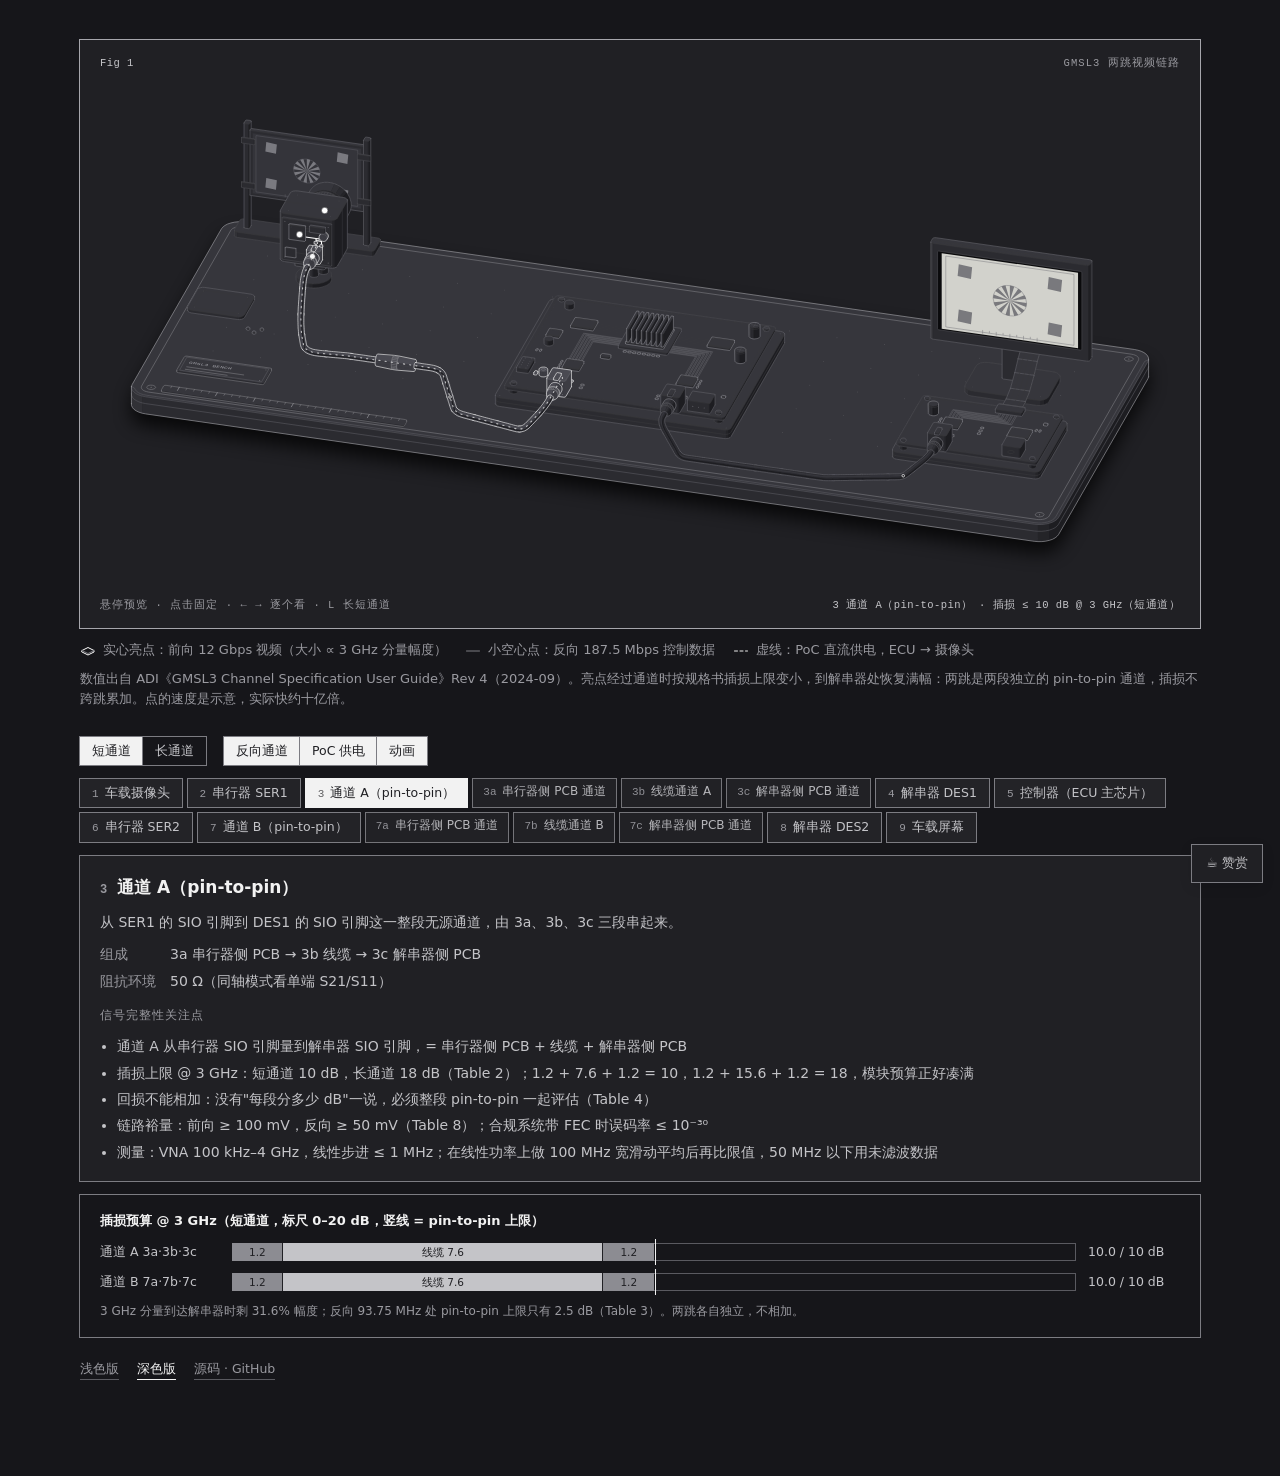
==== commit ff04a1e8: "敲定各段视频接口：CSI-2 D-PHY / CSI-2 D-PHY / DSI / eDP - 说明区去掉"待定"，补各接口的通用 SI 要点，注明 DSI→eDP 组合需查芯片手册 - 板上视频走" ====
--- a/dark.html
+++ b/dark.html
@@ -145,7 +145,8 @@
 .it[data-on] .iso-solid>.iso-fill{fill:var(--anatomy-face)}
 .it[data-on] .iso-solid>.iso-top{fill:var(--anatomy-lit-top)}
 .it[data-on] .iso-solid>.iso-shade{fill:var(--anatomy-lit-shade)}
-.it[data-on] .lk-trace{stroke:var(--anatomy-lit);stroke-width:1.15}
+.it[data-on] .lk-trace,.lk-sub[data-on] .lk-trace{stroke:var(--anatomy-lit);stroke-width:1.15}
+.lk-sub[data-on] .iso-line:not(.lk-trace){stroke:var(--anatomy-lit)}
 .it[data-on] .tb-body{fill:var(--anatomy-lit-shade)}
 .it[data-on] .tb-shine{fill:var(--anatomy-lit-top)}
 
@@ -216,7 +217,7 @@
 .lk-reward-card img{width:min(280px,72vw);height:auto;display:block}
 .lk-reward-card p{margin:0;font-size:13px;text-align:center;color:#555}
 .lk-reward-card button{appearance:none;border:0;background:#222;color:#fff;font:inherit;font-size:13px;padding:6px 18px;cursor:pointer}
-</style><figure class="iso-figure"><div class="iso-plate"><div class="iso-plate-corners" aria-hidden="true"><span class="iso-plate-corner" data-corner="fig">Fig 1</span><span class="iso-plate-corner" data-corner="title">GMSL3 两跳视频链路</span><span class="iso-plate-corner" data-corner="hint">悬停预览 · 点击固定 · ← → 逐个看 · L 长短通道</span><span class="iso-plate-corner" data-corner="readout" data-readout></span></div><div class="iso-stage lk-stage" tabindex="0" role="group" aria-label="GMSL3 链路示意图。左右方向键逐个选择模块，L 切换长短通道，空格暂停。"><svg xmlns="http://www.w3.org/2000/svg" class="iso-svg" viewBox="0 0 1040 470" role="img" aria-label="一张试验台：左边摄像头对着测试卡，后盖拆下，露出串行器板；同轴线经一节在线连接器接到中间去掉外壳的 ECU 板上，板上依次是解串器、控制器（带散热片）和第二个串行器；第二根同轴线接到右边屏幕的驱动板，排线把画面送进面板，屏幕上显示的正是那张测试卡。"><path class="iso-halo" d="M26.6 294L27.3 292.1L113.9 141.1L115.3 139.4L117.3 137.8L119.9 136.4L123 135.4L126.5 134.6L130.1 134.2L133.9 134.2L137.6 134.5L999.6 258.1L1003.1 258.8L1006.2 259.8L1008.9 261.1L1011.1 262.7L1012.5 264.4L1013.3 266.2L1013.4 268.1L1013.4 284.7L1012.7 286.6L926.1 437.6L924.7 439.3L922.7 440.9L920.1 442.3L917 443.3L913.5 444.1L909.9 444.5L906.1 444.5L902.4 444.2L40.4 320.6L36.9 319.9L33.8 318.9L31.1 317.6L28.9 316L27.5 314.3L26.7 312.5L26.6 310.6Z"/><g class="iso-solid"><path class="iso-fill" d="M137.3 173.9L137.8 172.4L139 171L140.7 169.8L142.9 168.8L145.6 168.1L148.4 167.7L151.4 167.6L154.4 167.8L157.2 168.4L159.6 169.3L161.6 170.4L163.1 171.7L163.9 173.1L164.1 174.6L164.1 177.3L163.6 178.8L162.5 180.2L160.7 181.4L158.5 182.4L155.9 183.1L153 183.5L150 183.6L147 183.4L144.2 182.8L141.8 181.9L139.8 180.8L138.3 179.5L137.5 178.1L137.3 176.6Z"/><path class="iso-shade" data-shade="0" d="M163.6 178.8L162.5 180.2L162.5 177.5L163.6 176.1ZM162.5 180.2L160.7 181.4L160.7 178.7L162.5 177.5ZM160.7 181.4L158.5 182.4L158.5 179.7L160.7 178.7ZM164.1 177.3L163.6 178.8L163.6 176.1L164.1 174.6Z"/><path class="iso-shade" data-shade="1" d="M158.5 182.4L155.9 183.1L155.9 180.5L158.5 179.7ZM155.9 183.1L153 183.5L153 180.9L155.9 180.5ZM153 183.5L150 183.6L150 181L153 180.9Z"/><path class="iso-shade" data-shade="2" d="M150 183.6L147 183.4L147 180.7L150 181ZM147 183.4L144.2 182.8L144.2 180.1L147 180.7Z"/><path class="iso-shade" data-shade="3" d="M144.2 182.8L141.8 181.9L141.8 179.3L144.2 180.1ZM141.8 181.9L139.8 180.8L139.8 178.2L141.8 179.3ZM139.8 180.8L138.3 179.5L138.3 176.8L139.8 178.2ZM138.3 179.5L137.5 178.1L137.5 175.4L138.3 176.8ZM137.5 178.1L137.3 176.6L137.3 173.9L137.5 175.4Z"/><path class="iso-top" d="M163.6 176.1L162.5 177.5L160.7 178.7L158.5 179.7L155.9 180.5L153 180.9L150 181L147 180.7L144.2 180.1L141.8 179.3L139.8 178.2L138.3 176.8L137.5 175.4L137.3 173.9L137.8 172.4L139 171L140.7 169.8L142.9 168.8L145.6 168.1L148.4 167.7L151.4 167.6L154.4 167.8L157.2 168.4L159.6 169.3L161.6 170.4L163.1 171.7L163.9 173.1L164.1 174.6Z"/><path class="iso-line iso-crease" data-tone="faint" d="M164.1 174.6L163.6 176.1L162.5 177.5L160.7 178.7L158.5 179.7L155.9 180.5L153 180.9L150 181L147 180.7L144.2 180.1L141.8 179.3L139.8 178.2L138.3 176.8L137.5 175.4L137.3 173.9"/><path class="iso-line iso-edge" data-tone="lo" d="M137.3 173.9L137.8 172.4L139 171L140.7 169.8L142.9 168.8L145.6 168.1L148.4 167.7L151.4 167.6L154.4 167.8L157.2 168.4L159.6 169.3L161.6 170.4L163.1 171.7L163.9 173.1L164.1 174.6M164.1 177.3L163.6 178.8L162.5 180.2L160.7 181.4L158.5 182.4L155.9 183.1L153 183.5L150 183.6L147 183.4L144.2 182.8L141.8 181.9L139.8 180.8L138.3 179.5L137.5 178.1L137.3 176.6M137.3 173.9L137.3 176.6M164.1 174.6L164.1 177.3"/></g><g class="iso-solid"><path class="iso-fill" d="M140.4 168.3L140.8 167.2L141.6 166.1L143 165.2L144.7 164.4L146.7 163.9L149 163.5L151.3 163.5L153.6 163.7L155.7 164.1L157.6 164.8L159.1 165.6L160.3 166.6L160.9 167.8L161 168.9L161 174.6L160.7 175.7L159.8 176.8L158.4 177.7L156.7 178.5L154.7 179.1L152.5 179.4L150.1 179.4L147.9 179.2L145.7 178.8L143.8 178.1L142.3 177.3L141.2 176.3L140.5 175.1L140.4 174Z"/><path class="iso-shade" data-shade="0" d="M160.7 175.7L159.8 176.8L159.8 171.1L160.7 170.1ZM159.8 176.8L158.4 177.7L158.4 172.1L159.8 171.1ZM158.4 177.7L156.7 178.5L156.7 172.8L158.4 172.1ZM161 174.6L160.7 175.7L160.7 170.1L161 168.9Z"/><path class="iso-shade" data-shade="1" d="M156.7 178.5L154.7 179.1L154.7 173.4L156.7 172.8ZM154.7 179.1L152.5 179.4L152.5 173.7L154.7 173.4ZM152.5 179.4L150.1 179.4L150.1 173.8L152.5 173.7Z"/><path class="iso-shade" data-shade="2" d="M150.1 179.4L147.9 179.2L147.9 173.6L150.1 173.8ZM147.9 179.2L145.7 178.8L145.7 173.2L147.9 173.6Z"/><path class="iso-shade" data-shade="3" d="M145.7 178.8L143.8 178.1L143.8 172.5L145.7 173.2ZM143.8 178.1L142.3 177.3L142.3 171.6L143.8 172.5ZM142.3 177.3L141.2 176.3L141.2 170.6L142.3 171.6ZM141.2 176.3L140.5 175.1L140.5 169.5L141.2 170.6ZM140.5 175.1L140.4 174L140.4 168.3L140.5 169.5Z"/><path class="iso-top" d="M160.7 170.1L159.8 171.1L158.4 172.1L156.7 172.8L154.7 173.4L152.5 173.7L150.1 173.8L147.9 173.6L145.7 173.2L143.8 172.5L142.3 171.6L141.2 170.6L140.5 169.5L140.4 168.3L140.8 167.2L141.6 166.1L143 165.2L144.7 164.4L146.7 163.9L149 163.5L151.3 163.5L153.6 163.7L155.7 164.1L157.6 164.8L159.1 165.6L160.3 166.6L160.9 167.8L161 168.9Z"/><path class="iso-line iso-crease" data-tone="faint" d="M161 168.9L160.7 170.1L159.8 171.1L158.4 172.1L156.7 172.8L154.7 173.4L152.5 173.7L150.1 173.8L147.9 173.6L145.7 173.2L143.8 172.5L142.3 171.6L141.2 170.6L140.5 169.5L140.4 168.3"/><path class="iso-line iso-edge" data-tone="mid" d="M140.4 168.3L140.8 167.2L141.6 166.1L143 165.2L144.7 164.4L146.7 163.9L149 163.5L151.3 163.5L153.6 163.7L155.7 164.1L157.6 164.8L159.1 165.6L160.3 166.6L160.9 167.8L161 168.9M161 174.6L160.7 175.7L159.8 176.8L158.4 177.7L156.7 178.5L154.7 179.1L152.5 179.4L150.1 179.4L147.9 179.2L145.7 178.8L143.8 178.1L142.3 177.3L141.2 176.3L140.5 175.1L140.4 174M140.4 168.3L140.4 174M161 168.9L161 174.6"/></g><g class="iso-solid"><path class="iso-fill" d="M542.5 232L543 230.5L544.2 229.1L545.9 227.9L548.1 226.9L550.8 226.2L553.7 225.8L556.6 225.7L559.6 225.9L562.4 226.5L564.8 227.4L566.8 228.5L568.3 229.8L569.1 231.2L569.3 232.7L569.3 235.4L568.8 236.9L567.7 238.3L565.9 239.5L563.7 240.5L561.1 241.2L558.2 241.6L555.2 241.7L552.2 241.5L549.4 240.9L547 240L545 238.9L543.5 237.6L542.7 236.2L542.5 234.7Z"/><path class="iso-shade" data-shade="0" d="M568.8 236.9L567.7 238.3L567.7 235.6L568.8 234.2ZM567.7 238.3L565.9 239.5L565.9 236.8L567.7 235.6ZM565.9 239.5L563.7 240.5L563.7 237.8L565.9 236.8ZM569.3 235.4L568.8 236.9L568.8 234.2L569.3 232.7Z"/><path class="iso-shade" data-shade="1" d="M563.7 240.5L561.1 241.2L561.1 238.6L563.7 237.8ZM561.1 241.2L558.2 241.6L558.2 239L561.1 238.6ZM558.2 241.6L555.2 241.7L555.2 239.1L558.2 239Z"/><path class="iso-shade" data-shade="2" d="M555.2 241.7L552.2 241.5L552.2 238.8L555.2 239.1ZM552.2 241.5L549.4 240.9L549.4 238.2L552.2 238.8Z"/><path class="iso-shade" data-shade="3" d="M549.4 240.9L547 240L547 237.4L549.4 238.2ZM547 240L545 238.9L545 236.3L547 237.4ZM545 238.9L543.5 237.6L543.5 234.9L545 236.3ZM543.5 237.6L542.7 236.2L542.7 233.5L543.5 234.9ZM542.7 236.2L542.5 234.7L542.5 232L542.7 233.5Z"/><path class="iso-top" d="M568.8 234.2L567.7 235.6L565.9 236.8L563.7 237.8L561.1 238.6L558.2 239L555.2 239.1L552.2 238.8L549.4 238.2L547 237.4L545 236.3L543.5 234.9L542.7 233.5L542.5 232L543 230.5L544.2 229.1L545.9 227.9L548.1 226.9L550.8 226.2L553.7 225.8L556.6 225.7L559.6 225.9L562.4 226.5L564.8 227.4L566.8 228.5L568.3 229.8L569.1 231.2L569.3 232.7Z"/><path class="iso-line iso-crease" data-tone="faint" d="M569.3 232.7L568.8 234.2L567.7 235.6L565.9 236.8L563.7 237.8L561.1 238.6L558.2 239L555.2 239.1L552.2 238.8L549.4 238.2L547 237.4L545 236.3L543.5 234.9L542.7 233.5L542.5 232"/><path class="iso-line iso-edge" data-tone="lo" d="M542.5 232L543 230.5L544.2 229.1L545.9 227.9L548.1 226.9L550.8 226.2L553.7 225.8L556.6 225.7L559.6 225.9L562.4 226.5L564.8 227.4L566.8 228.5L568.3 229.8L569.1 231.2L569.3 232.7M569.3 235.4L568.8 236.9L567.7 238.3L565.9 239.5L563.7 240.5L561.1 241.2L558.2 241.6L555.2 241.7L552.2 241.5L549.4 240.9L547 240L545 238.9L543.5 237.6L542.7 236.2L542.5 234.7M542.5 232L542.5 234.7M569.3 232.7L569.3 235.4"/></g><g class="iso-solid"><path class="iso-fill" d="M545.6 226.4L546 225.3L546.9 224.2L548.2 223.3L549.9 222.5L551.9 222L554.2 221.6L556.5 221.6L558.8 221.8L560.9 222.2L562.8 222.9L564.3 223.7L565.5 224.7L566.1 225.9L566.2 227L566.2 232.7L565.9 233.8L565 234.9L563.6 235.8L561.9 236.6L559.9 237.1L557.7 237.5L555.3 237.5L553.1 237.3L550.9 236.9L549 236.2L547.5 235.4L546.4 234.4L545.7 233.2L545.6 232.1Z"/><path class="iso-shade" data-shade="0" d="M565.9 233.8L565 234.9L565 229.2L565.9 228.2ZM565 234.9L563.6 235.8L563.6 230.2L565 229.2ZM563.6 235.8L561.9 236.6L561.9 230.9L563.6 230.2ZM566.2 232.7L565.9 233.8L565.9 228.2L566.2 227Z"/><path class="iso-shade" data-shade="1" d="M561.9 236.6L559.9 237.1L559.9 231.5L561.9 230.9ZM559.9 237.1L557.7 237.5L557.7 231.8L559.9 231.5ZM557.7 237.5L555.3 237.5L555.3 231.9L557.7 231.8Z"/><path class="iso-shade" data-shade="2" d="M555.3 237.5L553.1 237.3L553.1 231.7L555.3 231.9ZM553.1 237.3L550.9 236.9L550.9 231.3L553.1 231.7Z"/><path class="iso-shade" data-shade="3" d="M550.9 236.9L549 236.2L549 230.6L550.9 231.3ZM549 236.2L547.5 235.4L547.5 229.7L549 230.6ZM547.5 235.4L546.4 234.4L546.4 228.7L547.5 229.7ZM546.4 234.4L545.7 233.2L545.7 227.6L546.4 228.7ZM545.7 233.2L545.6 232.1L545.6 226.4L545.7 227.6Z"/><path class="iso-top" d="M565.9 228.2L565 229.2L563.6 230.2L561.9 230.9L559.9 231.5L557.7 231.8L555.3 231.9L553.1 231.7L550.9 231.3L549 230.6L547.5 229.7L546.4 228.7L545.7 227.6L545.6 226.4L546 225.3L546.9 224.2L548.2 223.3L549.9 222.5L551.9 222L554.2 221.6L556.5 221.6L558.8 221.8L560.9 222.2L562.8 222.9L564.3 223.7L565.5 224.7L566.1 225.9L566.2 227Z"/><path class="iso-line iso-crease" data-tone="faint" d="M566.2 227L565.9 228.2L565 229.2L563.6 230.2L561.9 230.9L559.9 231.5L557.7 231.8L555.3 231.9L553.1 231.7L550.9 231.3L549 230.6L547.5 229.7L546.4 228.7L545.7 227.6L545.6 226.4"/><path class="iso-line iso-edge" data-tone="mid" d="M545.6 226.4L546 225.3L546.9 224.2L548.2 223.3L549.9 222.5L551.9 222L554.2 221.6L556.5 221.6L558.8 221.8L560.9 222.2L562.8 222.9L564.3 223.7L565.5 224.7L566.1 225.9L566.2 227M566.2 232.7L565.9 233.8L565 234.9L563.6 235.8L561.9 236.6L559.9 237.1L557.7 237.5L555.3 237.5L553.1 237.3L550.9 236.9L549 236.2L547.5 235.4L546.4 234.4L545.7 233.2L545.6 232.1M545.6 226.4L545.6 232.1M566.2 227L566.2 232.7"/></g><g class="iso-solid"><path class="iso-fill" d="M947.7 290.1L948.2 288.6L949.4 287.2L951.1 286L953.3 285L956 284.3L958.9 283.9L961.9 283.8L964.8 284L967.6 284.6L970 285.5L972 286.6L973.5 287.9L974.3 289.3L974.5 290.8L974.5 293.5L974 295L972.9 296.4L971.1 297.6L968.9 298.6L966.3 299.3L963.4 299.7L960.4 299.8L957.4 299.6L954.6 299L952.2 298.1L950.2 297L948.7 295.7L947.9 294.3L947.7 292.8Z"/><path class="iso-shade" data-shade="0" d="M974 295L972.9 296.4L972.9 293.7L974 292.3ZM972.9 296.4L971.1 297.6L971.1 294.9L972.9 293.7ZM971.1 297.6L968.9 298.6L968.9 295.9L971.1 294.9ZM974.5 293.5L974 295L974 292.3L974.5 290.8Z"/><path class="iso-shade" data-shade="1" d="M968.9 298.6L966.3 299.3L966.3 296.7L968.9 295.9ZM966.3 299.3L963.4 299.7L963.4 297.1L966.3 296.7ZM963.4 299.7L960.4 299.8L960.4 297.2L963.4 297.1Z"/><path class="iso-shade" data-shade="2" d="M960.4 299.8L957.4 299.6L957.4 296.9L960.4 297.2ZM957.4 299.6L954.6 299L954.6 296.3L957.4 296.9Z"/><path class="iso-shade" data-shade="3" d="M954.6 299L952.2 298.1L952.2 295.5L954.6 296.3ZM952.2 298.1L950.2 297L950.2 294.4L952.2 295.5ZM950.2 297L948.7 295.7L948.7 293L950.2 294.4ZM948.7 295.7L947.9 294.3L947.9 291.6L948.7 293ZM947.9 294.3L947.7 292.8L947.7 290.1L947.9 291.6Z"/><path class="iso-top" d="M974 292.3L972.9 293.7L971.1 294.9L968.9 295.9L966.3 296.7L963.4 297.1L960.4 297.2L957.4 296.9L954.6 296.3L952.2 295.5L950.2 294.4L948.7 293L947.9 291.6L947.7 290.1L948.2 288.6L949.4 287.2L951.1 286L953.3 285L956 284.3L958.9 283.9L961.9 283.8L964.8 284L967.6 284.6L970 285.5L972 286.6L973.5 287.9L974.3 289.3L974.5 290.8Z"/><path class="iso-line iso-crease" data-tone="faint" d="M974.5 290.8L974 292.3L972.9 293.7L971.1 294.9L968.9 295.9L966.3 296.7L963.4 297.1L960.4 297.2L957.4 296.9L954.6 296.3L952.2 295.5L950.2 294.4L948.7 293L947.9 291.6L947.7 290.1"/><path class="iso-line iso-edge" data-tone="lo" d="M947.7 290.1L948.2 288.6L949.4 287.2L951.1 286L953.3 285L956 284.3L958.9 283.9L961.9 283.8L964.8 284L967.6 284.6L970 285.5L972 286.6L973.5 287.9L974.3 289.3L974.5 290.8M974.5 293.5L974 295L972.9 296.4L971.1 297.6L968.9 298.6L966.3 299.3L963.4 299.7L960.4 299.8L957.4 299.6L954.6 299L952.2 298.1L950.2 297L948.7 295.7L947.9 294.3L947.7 292.8M947.7 290.1L947.7 292.8M974.5 290.8L974.5 293.5"/></g><g class="iso-solid"><path class="iso-fill" d="M950.8 284.5L951.2 283.4L952.1 282.3L953.4 281.4L955.1 280.6L957.1 280L959.4 279.7L961.7 279.7L964 279.8L966.1 280.3L968 281L969.6 281.8L970.7 282.8L971.3 283.9L971.5 285.1L971.5 290.7L971.1 291.9L970.2 293L968.8 293.9L967.1 294.7L965.1 295.2L962.9 295.6L960.6 295.6L958.3 295.4L956.1 295L954.2 294.3L952.7 293.5L951.6 292.5L950.9 291.3L950.8 290.2Z"/><path class="iso-shade" data-shade="0" d="M971.1 291.9L970.2 293L970.2 287.3L971.1 286.2ZM970.2 293L968.8 293.9L968.8 288.3L970.2 287.3ZM968.8 293.9L967.1 294.7L967.1 289L968.8 288.3ZM971.5 290.7L971.1 291.9L971.1 286.2L971.5 285.1Z"/><path class="iso-shade" data-shade="1" d="M967.1 294.7L965.1 295.2L965.1 289.6L967.1 289ZM965.1 295.2L962.9 295.6L962.9 289.9L965.1 289.6ZM962.9 295.6L960.6 295.6L960.6 290L962.9 289.9Z"/><path class="iso-shade" data-shade="2" d="M960.6 295.6L958.3 295.4L958.3 289.8L960.6 290ZM958.3 295.4L956.1 295L956.1 289.4L958.3 289.8Z"/><path class="iso-shade" data-shade="3" d="M956.1 295L954.2 294.3L954.2 288.7L956.1 289.4ZM954.2 294.3L952.7 293.5L952.7 287.8L954.2 288.7ZM952.7 293.5L951.6 292.5L951.6 286.8L952.7 287.8ZM951.6 292.5L950.9 291.3L950.9 285.7L951.6 286.8ZM950.9 291.3L950.8 290.2L950.8 284.5L950.9 285.7Z"/><path class="iso-top" d="M971.1 286.2L970.2 287.3L968.8 288.3L967.1 289L965.1 289.6L962.9 289.9L960.6 290L958.3 289.8L956.1 289.4L954.2 288.7L952.7 287.8L951.6 286.8L950.9 285.7L950.8 284.5L951.2 283.4L952.1 282.3L953.4 281.4L955.1 280.6L957.1 280L959.4 279.7L961.7 279.7L964 279.8L966.1 280.3L968 281L969.6 281.8L970.7 282.8L971.3 283.9L971.5 285.1Z"/><path class="iso-line iso-crease" data-tone="faint" d="M971.5 285.1L971.1 286.2L970.2 287.3L968.8 288.3L967.1 289L965.1 289.6L962.9 289.9L960.6 290L958.3 289.8L956.1 289.4L954.2 288.7L952.7 287.8L951.6 286.8L950.9 285.7L950.8 284.5"/><path class="iso-line iso-edge" data-tone="mid" d="M950.8 284.5L951.2 283.4L952.1 282.3L953.4 281.4L955.1 280.6L957.1 280L959.4 279.7L961.7 279.7L964 279.8L966.1 280.3L968 281L969.6 281.8L970.7 282.8L971.3 283.9L971.5 285.1M971.5 290.7L971.1 291.9L970.2 293L968.8 293.9L967.1 294.7L965.1 295.2L962.9 295.6L960.6 295.6L958.3 295.4L956.1 295L954.2 294.3L952.7 293.5L951.6 292.5L950.9 291.3L950.8 290.2M950.8 284.5L950.8 290.2M971.5 285.1L971.5 290.7"/></g><g class="iso-solid"><path class="iso-fill" d="M65.5 299.2L66 297.7L67.1 296.3L68.9 295.1L71.1 294.1L73.7 293.3L76.6 292.9L79.6 292.8L82.6 293.1L85.4 293.6L87.8 294.5L89.8 295.6L91.3 296.9L92.1 298.4L92.3 299.9L92.3 302.5L91.8 304L90.6 305.4L88.9 306.6L86.7 307.6L84 308.4L81.1 308.8L78.1 308.9L75.2 308.6L72.4 308L70 307.2L68 306.1L66.5 304.7L65.7 303.3L65.5 301.8Z"/><path class="iso-shade" data-shade="0" d="M91.8 304L90.6 305.4L90.6 302.8L91.8 301.4ZM90.6 305.4L88.9 306.6L88.9 304L90.6 302.8ZM88.9 306.6L86.7 307.6L86.7 305L88.9 304ZM92.3 302.5L91.8 304L91.8 301.4L92.3 299.9Z"/><path class="iso-shade" data-shade="1" d="M86.7 307.6L84 308.4L84 305.7L86.7 305ZM84 308.4L81.1 308.8L81.1 306.1L84 305.7ZM81.1 308.8L78.1 308.9L78.1 306.2L81.1 306.1Z"/><path class="iso-shade" data-shade="2" d="M78.1 308.9L75.2 308.6L75.2 306L78.1 306.2ZM75.2 308.6L72.4 308L72.4 305.4L75.2 306Z"/><path class="iso-shade" data-shade="3" d="M72.4 308L70 307.2L70 304.5L72.4 305.4ZM70 307.2L68 306.1L68 303.4L70 304.5ZM68 306.1L66.5 304.7L66.5 302.1L68 303.4ZM66.5 304.7L65.7 303.3L65.7 300.7L66.5 302.1ZM65.7 303.3L65.5 301.8L65.5 299.2L65.7 300.7Z"/><path class="iso-top" d="M91.8 301.4L90.6 302.8L88.9 304L86.7 305L84 305.7L81.1 306.1L78.1 306.2L75.2 306L72.4 305.4L70 304.5L68 303.4L66.5 302.1L65.7 300.7L65.5 299.2L66 297.7L67.1 296.3L68.9 295.1L71.1 294.1L73.7 293.3L76.6 292.9L79.6 292.8L82.6 293.1L85.4 293.6L87.8 294.5L89.8 295.6L91.3 296.9L92.1 298.4L92.3 299.9Z"/><path class="iso-line iso-crease" data-tone="faint" d="M92.3 299.9L91.8 301.4L90.6 302.8L88.9 304L86.7 305L84 305.7L81.1 306.1L78.1 306.2L75.2 306L72.4 305.4L70 304.5L68 303.4L66.5 302.1L65.7 300.7L65.5 299.2"/><path class="iso-line iso-edge" data-tone="lo" d="M65.5 299.2L66 297.7L67.1 296.3L68.9 295.1L71.1 294.1L73.7 293.3L76.6 292.9L79.6 292.8L82.6 293.1L85.4 293.6L87.8 294.5L89.8 295.6L91.3 296.9L92.1 298.4L92.3 299.9M92.3 302.5L91.8 304L90.6 305.4L88.9 306.6L86.7 307.6L84 308.4L81.1 308.8L78.1 308.9L75.2 308.6L72.4 308L70 307.2L68 306.1L66.5 304.7L65.7 303.3L65.5 301.8M65.5 299.2L65.5 301.8M92.3 299.9L92.3 302.5"/></g><g class="iso-solid"><path class="iso-fill" d="M68.5 293.6L68.9 292.5L69.8 291.4L71.2 290.4L72.9 289.7L74.9 289.1L77.1 288.8L79.4 288.7L81.7 288.9L83.9 289.3L85.8 290L87.3 290.9L88.4 291.9L89.1 293L89.2 294.2L89.2 299.8L88.8 300.9L87.9 302L86.6 303L84.9 303.7L82.9 304.3L80.6 304.6L78.3 304.7L76 304.5L73.9 304.1L72 303.4L70.4 302.5L69.3 301.5L68.7 300.4L68.5 299.2Z"/><path class="iso-shade" data-shade="0" d="M88.8 300.9L87.9 302L87.9 296.4L88.8 295.3ZM87.9 302L86.6 303L86.6 297.3L87.9 296.4ZM86.6 303L84.9 303.7L84.9 298.1L86.6 297.3ZM89.2 299.8L88.8 300.9L88.8 295.3L89.2 294.2Z"/><path class="iso-shade" data-shade="1" d="M84.9 303.7L82.9 304.3L82.9 298.7L84.9 298.1ZM82.9 304.3L80.6 304.6L80.6 299L82.9 298.7ZM80.6 304.6L78.3 304.7L78.3 299L80.6 299Z"/><path class="iso-shade" data-shade="2" d="M78.3 304.7L76 304.5L76 298.9L78.3 299ZM76 304.5L73.9 304.1L73.9 298.4L76 298.9Z"/><path class="iso-shade" data-shade="3" d="M73.9 304.1L72 303.4L72 297.7L73.9 298.4ZM72 303.4L70.4 302.5L70.4 296.9L72 297.7ZM70.4 302.5L69.3 301.5L69.3 295.9L70.4 296.9ZM69.3 301.5L68.7 300.4L68.7 294.8L69.3 295.9ZM68.7 300.4L68.5 299.2L68.5 293.6L68.7 294.8Z"/><path class="iso-top" d="M88.8 295.3L87.9 296.4L86.6 297.3L84.9 298.1L82.9 298.7L80.6 299L78.3 299L76 298.9L73.9 298.4L72 297.7L70.4 296.9L69.3 295.9L68.7 294.8L68.5 293.6L68.9 292.5L69.8 291.4L71.2 290.4L72.9 289.7L74.9 289.1L77.1 288.8L79.4 288.7L81.7 288.9L83.9 289.3L85.8 290L87.3 290.9L88.4 291.9L89.1 293L89.2 294.2Z"/><path class="iso-line iso-crease" data-tone="faint" d="M89.2 294.2L88.8 295.3L87.9 296.4L86.6 297.3L84.9 298.1L82.9 298.7L80.6 299L78.3 299L76 298.9L73.9 298.4L72 297.7L70.4 296.9L69.3 295.9L68.7 294.8L68.5 293.6"/><path class="iso-line iso-edge" data-tone="mid" d="M68.5 293.6L68.9 292.5L69.8 291.4L71.2 290.4L72.9 289.7L74.9 289.1L77.1 288.8L79.4 288.7L81.7 288.9L83.9 289.3L85.8 290L87.3 290.9L88.4 291.9L89.1 293L89.2 294.2M89.2 299.8L88.8 300.9L87.9 302L86.6 303L84.9 303.7L82.9 304.3L80.6 304.6L78.3 304.7L76 304.5L73.9 304.1L72 303.4L70.4 302.5L69.3 301.5L68.7 300.4L68.5 299.2M68.5 293.6L68.5 299.2M89.2 294.2L89.2 299.8"/></g><g class="iso-solid"><path class="iso-fill" d="M470.7 357.2L471.2 355.8L472.3 354.4L474.1 353.2L476.3 352.2L478.9 351.4L481.8 351L484.8 350.9L487.8 351.2L490.6 351.7L493 352.6L495 353.7L496.5 355L497.3 356.5L497.5 358L497.5 360.6L497 362.1L495.8 363.5L494.1 364.7L491.9 365.7L489.2 366.5L486.3 366.9L483.4 367L480.4 366.7L477.6 366.1L475.2 365.3L473.2 364.2L471.7 362.8L470.9 361.4L470.7 359.9Z"/><path class="iso-shade" data-shade="0" d="M497 362.1L495.8 363.5L495.8 360.9L497 359.5ZM495.8 363.5L494.1 364.7L494.1 362.1L495.8 360.9ZM494.1 364.7L491.9 365.7L491.9 363.1L494.1 362.1ZM497.5 360.6L497 362.1L497 359.5L497.5 358Z"/><path class="iso-shade" data-shade="1" d="M491.9 365.7L489.2 366.5L489.2 363.8L491.9 363.1ZM489.2 366.5L486.3 366.9L486.3 364.2L489.2 363.8ZM486.3 366.9L483.4 367L483.4 364.3L486.3 364.2Z"/><path class="iso-shade" data-shade="2" d="M483.4 367L480.4 366.7L480.4 364.1L483.4 364.3ZM480.4 366.7L477.6 366.1L477.6 363.5L480.4 364.1Z"/><path class="iso-shade" data-shade="3" d="M477.6 366.1L475.2 365.3L475.2 362.6L477.6 363.5ZM475.2 365.3L473.2 364.2L473.2 361.5L475.2 362.6ZM473.2 364.2L471.7 362.8L471.7 360.2L473.2 361.5ZM471.7 362.8L470.9 361.4L470.9 358.7L471.7 360.2ZM470.9 361.4L470.7 359.9L470.7 357.2L470.9 358.7Z"/><path class="iso-top" d="M497 359.5L495.8 360.9L494.1 362.1L491.9 363.1L489.2 363.8L486.3 364.2L483.4 364.3L480.4 364.1L477.6 363.5L475.2 362.6L473.2 361.5L471.7 360.2L470.9 358.7L470.7 357.2L471.2 355.8L472.3 354.4L474.1 353.2L476.3 352.2L478.9 351.4L481.8 351L484.8 350.9L487.8 351.2L490.6 351.7L493 352.6L495 353.7L496.5 355L497.3 356.5L497.5 358Z"/><path class="iso-line iso-crease" data-tone="faint" d="M497.5 358L497 359.5L495.8 360.9L494.1 362.1L491.9 363.1L489.2 363.8L486.3 364.2L483.4 364.3L480.4 364.1L477.6 363.5L475.2 362.6L473.2 361.5L471.7 360.2L470.9 358.7L470.7 357.2"/><path class="iso-line iso-edge" data-tone="lo" d="M470.7 357.2L471.2 355.8L472.3 354.4L474.1 353.2L476.3 352.2L478.9 351.4L481.8 351L484.8 350.9L487.8 351.2L490.6 351.7L493 352.6L495 353.7L496.5 355L497.3 356.5L497.5 358M497.5 360.6L497 362.1L495.8 363.5L494.1 364.7L491.9 365.7L489.2 366.5L486.3 366.9L483.4 367L480.4 366.7L477.6 366.1L475.2 365.3L473.2 364.2L471.7 362.8L470.9 361.4L470.7 359.9M470.7 357.2L470.7 359.9M497.5 358L497.5 360.6"/></g><g class="iso-solid"><path class="iso-fill" d="M473.8 351.7L474.1 350.5L475 349.5L476.4 348.5L478.1 347.8L480.1 347.2L482.3 346.9L484.7 346.8L486.9 347L489.1 347.4L491 348.1L492.5 349L493.6 350L494.3 351.1L494.4 352.3L494.4 357.9L494 359L493.1 360.1L491.8 361.1L490.1 361.8L488.1 362.4L485.8 362.7L483.5 362.8L481.2 362.6L479.1 362.1L477.2 361.5L475.7 360.6L474.5 359.6L473.9 358.5L473.8 357.3Z"/><path class="iso-shade" data-shade="0" d="M494 359L493.1 360.1L493.1 354.5L494 353.4ZM493.1 360.1L491.8 361.1L491.8 355.4L493.1 354.5ZM491.8 361.1L490.1 361.8L490.1 356.2L491.8 355.4ZM494.4 357.9L494 359L494 353.4L494.4 352.3Z"/><path class="iso-shade" data-shade="1" d="M490.1 361.8L488.1 362.4L488.1 356.8L490.1 356.2ZM488.1 362.4L485.8 362.7L485.8 357.1L488.1 356.8ZM485.8 362.7L483.5 362.8L483.5 357.1L485.8 357.1Z"/><path class="iso-shade" data-shade="2" d="M483.5 362.8L481.2 362.6L481.2 356.9L483.5 357.1ZM481.2 362.6L479.1 362.1L479.1 356.5L481.2 356.9Z"/><path class="iso-shade" data-shade="3" d="M479.1 362.1L477.2 361.5L477.2 355.8L479.1 356.5ZM477.2 361.5L475.7 360.6L475.7 355L477.2 355.8ZM475.7 360.6L474.5 359.6L474.5 354L475.7 355ZM474.5 359.6L473.9 358.5L473.9 352.8L474.5 354ZM473.9 358.5L473.8 357.3L473.8 351.7L473.9 352.8Z"/><path class="iso-top" d="M494 353.4L493.1 354.5L491.8 355.4L490.1 356.2L488.1 356.8L485.8 357.1L483.5 357.1L481.2 356.9L479.1 356.5L477.2 355.8L475.7 355L474.5 354L473.9 352.8L473.8 351.7L474.1 350.5L475 349.5L476.4 348.5L478.1 347.8L480.1 347.2L482.3 346.9L484.7 346.8L486.9 347L489.1 347.4L491 348.1L492.5 349L493.6 350L494.3 351.1L494.4 352.3Z"/><path class="iso-line iso-crease" data-tone="faint" d="M494.4 352.3L494 353.4L493.1 354.5L491.8 355.4L490.1 356.2L488.1 356.8L485.8 357.1L483.5 357.1L481.2 356.9L479.1 356.5L477.2 355.8L475.7 355L474.5 354L473.9 352.8L473.8 351.7"/><path class="iso-line iso-edge" data-tone="mid" d="M473.8 351.7L474.1 350.5L475 349.5L476.4 348.5L478.1 347.8L480.1 347.2L482.3 346.9L484.7 346.8L486.9 347L489.1 347.4L491 348.1L492.5 349L493.6 350L494.3 351.1L494.4 352.3M494.4 357.9L494 359L493.1 360.1L491.8 361.1L490.1 361.8L488.1 362.4L485.8 362.7L483.5 362.8L481.2 362.6L479.1 362.1L477.2 361.5L475.7 360.6L474.5 359.6L473.9 358.5L473.8 357.3M473.8 351.7L473.8 357.3M494.4 352.3L494.4 357.9"/></g><g class="iso-solid"><path class="iso-fill" d="M875.9 415.3L876.4 413.9L877.5 412.5L879.3 411.2L881.5 410.2L884.1 409.5L887 409.1L890 409L893 409.3L895.8 409.8L898.2 410.7L900.2 411.8L901.7 413.1L902.5 414.6L902.7 416.1L902.7 418.7L902.2 420.2L901 421.6L899.3 422.8L897.1 423.8L894.4 424.6L891.6 425L888.6 425.1L885.6 424.8L882.8 424.2L880.4 423.4L878.4 422.3L876.9 420.9L876.1 419.5L875.9 418Z"/><path class="iso-shade" data-shade="0" d="M902.2 420.2L901 421.6L901 418.9L902.2 417.6ZM901 421.6L899.3 422.8L899.3 420.2L901 418.9ZM899.3 422.8L897.1 423.8L897.1 421.2L899.3 420.2ZM902.7 418.7L902.2 420.2L902.2 417.6L902.7 416.1Z"/><path class="iso-shade" data-shade="1" d="M897.1 423.8L894.4 424.6L894.4 421.9L897.1 421.2ZM894.4 424.6L891.6 425L891.6 422.3L894.4 421.9ZM891.6 425L888.6 425.1L888.6 422.4L891.6 422.3Z"/><path class="iso-shade" data-shade="2" d="M888.6 425.1L885.6 424.8L885.6 422.2L888.6 422.4ZM885.6 424.8L882.8 424.2L882.8 421.6L885.6 422.2Z"/><path class="iso-shade" data-shade="3" d="M882.8 424.2L880.4 423.4L880.4 420.7L882.8 421.6ZM880.4 423.4L878.4 422.3L878.4 419.6L880.4 420.7ZM878.4 422.3L876.9 420.9L876.9 418.3L878.4 419.6ZM876.9 420.9L876.1 419.5L876.1 416.8L876.9 418.3ZM876.1 419.5L875.9 418L875.9 415.3L876.1 416.8Z"/><path class="iso-top" d="M902.2 417.6L901 418.9L899.3 420.2L897.1 421.2L894.4 421.9L891.6 422.3L888.6 422.4L885.6 422.2L882.8 421.6L880.4 420.7L878.4 419.6L876.9 418.3L876.1 416.8L875.9 415.3L876.4 413.9L877.5 412.5L879.3 411.2L881.5 410.2L884.1 409.5L887 409.1L890 409L893 409.3L895.8 409.8L898.2 410.7L900.2 411.8L901.7 413.1L902.5 414.6L902.7 416.1Z"/><path class="iso-line iso-crease" data-tone="faint" d="M902.7 416.1L902.2 417.6L901 418.9L899.3 420.2L897.1 421.2L894.4 421.9L891.6 422.3L888.6 422.4L885.6 422.2L882.8 421.6L880.4 420.7L878.4 419.6L876.9 418.3L876.1 416.8L875.9 415.3"/><path class="iso-line iso-edge" data-tone="lo" d="M875.9 415.3L876.4 413.9L877.5 412.5L879.3 411.2L881.5 410.2L884.1 409.5L887 409.1L890 409L893 409.3L895.8 409.8L898.2 410.7L900.2 411.8L901.7 413.1L902.5 414.6L902.7 416.1M902.7 418.7L902.2 420.2L901 421.6L899.3 422.8L897.1 423.8L894.4 424.6L891.6 425L888.6 425.1L885.6 424.8L882.8 424.2L880.4 423.4L878.4 422.3L876.9 420.9L876.1 419.5L875.9 418M875.9 415.3L875.9 418M902.7 416.1L902.7 418.7"/></g><g class="iso-solid"><path class="iso-fill" d="M879 409.8L879.3 408.6L880.2 407.6L881.6 406.6L883.3 405.9L885.3 405.3L887.5 405L889.9 404.9L892.1 405.1L894.3 405.5L896.2 406.2L897.7 407.1L898.8 408.1L899.5 409.2L899.6 410.4L899.6 416L899.2 417.1L898.4 418.2L897 419.2L895.3 419.9L893.3 420.5L891 420.8L888.7 420.9L886.4 420.7L884.3 420.2L882.4 419.6L880.9 418.7L879.7 417.7L879.1 416.6L879 415.4Z"/><path class="iso-shade" data-shade="0" d="M899.2 417.1L898.4 418.2L898.4 412.6L899.2 411.5ZM898.4 418.2L897 419.2L897 413.5L898.4 412.6ZM897 419.2L895.3 419.9L895.3 414.3L897 413.5ZM899.6 416L899.2 417.1L899.2 411.5L899.6 410.4Z"/><path class="iso-shade" data-shade="1" d="M895.3 419.9L893.3 420.5L893.3 414.8L895.3 414.3ZM893.3 420.5L891 420.8L891 415.2L893.3 414.8ZM891 420.8L888.7 420.9L888.7 415.2L891 415.2Z"/><path class="iso-shade" data-shade="2" d="M888.7 420.9L886.4 420.7L886.4 415L888.7 415.2ZM886.4 420.7L884.3 420.2L884.3 414.6L886.4 415Z"/><path class="iso-shade" data-shade="3" d="M884.3 420.2L882.4 419.6L882.4 413.9L884.3 414.6ZM882.4 419.6L880.9 418.7L880.9 413.1L882.4 413.9ZM880.9 418.7L879.7 417.7L879.7 412.1L880.9 413.1ZM879.7 417.7L879.1 416.6L879.1 410.9L879.7 412.1ZM879.1 416.6L879 415.4L879 409.8L879.1 410.9Z"/><path class="iso-top" d="M899.2 411.5L898.4 412.6L897 413.5L895.3 414.3L893.3 414.8L891 415.2L888.7 415.2L886.4 415L884.3 414.6L882.4 413.9L880.9 413.1L879.7 412.1L879.1 410.9L879 409.8L879.3 408.6L880.2 407.6L881.6 406.6L883.3 405.9L885.3 405.3L887.5 405L889.9 404.9L892.1 405.1L894.3 405.5L896.2 406.2L897.7 407.1L898.8 408.1L899.5 409.2L899.6 410.4Z"/><path class="iso-line iso-crease" data-tone="faint" d="M899.6 410.4L899.2 411.5L898.4 412.6L897 413.5L895.3 414.3L893.3 414.8L891 415.2L888.7 415.2L886.4 415L884.3 414.6L882.4 413.9L880.9 413.1L879.7 412.1L879.1 410.9L879 409.8"/><path class="iso-line iso-edge" data-tone="mid" d="M879 409.8L879.3 408.6L880.2 407.6L881.6 406.6L883.3 405.9L885.3 405.3L887.5 405L889.9 404.9L892.1 405.1L894.3 405.5L896.2 406.2L897.7 407.1L898.8 408.1L899.5 409.2L899.6 410.4M899.6 416L899.2 417.1L898.4 418.2L897 419.2L895.3 419.9L893.3 420.5L891 420.8L888.7 420.9L886.4 420.7L884.3 420.2L882.4 419.6L880.9 418.7L879.7 417.7L879.1 416.6L879 415.4M879 409.8L879 415.4M899.6 410.4L899.6 416"/></g><g class="iso-solid"><path class="iso-fill" d="M26.6 285.7L27.3 283.8L113.9 132.8L115.3 131.1L117.3 129.5L119.9 128.1L123 127.1L126.5 126.3L130.1 125.9L133.9 125.9L137.6 126.2L999.6 249.8L1003.1 250.5L1006.2 251.5L1008.9 252.8L1011.1 254.4L1012.5 256.1L1013.3 257.9L1013.4 259.8L1013.4 276.4L1012.7 278.3L926.1 429.3L924.7 431L922.7 432.6L920.1 434L917 435L913.5 435.8L909.9 436.2L906.1 436.2L902.4 435.9L40.4 312.3L36.9 311.6L33.8 310.6L31.1 309.3L28.9 307.7L27.5 306L26.7 304.2L26.6 302.3Z"/><path class="iso-shade" data-shade="0" d="M1013.4 276.4L1012.7 278.3L1012.7 261.7L1013.4 259.8ZM1012.7 278.3L926.1 429.3L926.1 412.7L1012.7 261.7ZM926.1 429.3L924.7 431L924.7 414.5L926.1 412.7ZM924.7 431L922.7 432.6L922.7 416L924.7 414.5ZM922.7 432.6L920.1 434L920.1 417.4L922.7 416ZM920.1 434L917 435L917 418.4L920.1 417.4Z"/><path class="iso-shade" data-shade="1" d="M917 435L913.5 435.8L913.5 419.2L917 418.4ZM913.5 435.8L909.9 436.2L909.9 419.6L913.5 419.2ZM909.9 436.2L906.1 436.2L906.1 419.6L909.9 419.6Z"/><path class="iso-shade" data-shade="2" d="M906.1 436.2L902.4 435.9L902.4 419.3L906.1 419.6ZM902.4 435.9L40.4 312.3L40.4 295.7L902.4 419.3ZM40.4 312.3L36.9 311.6L36.9 295L40.4 295.7Z"/><path class="iso-shade" data-shade="3" d="M36.9 311.6L33.8 310.6L33.8 294L36.9 295ZM33.8 310.6L31.1 309.3L31.1 292.7L33.8 294ZM31.1 309.3L28.9 307.7L28.9 291.1L31.1 292.7ZM28.9 307.7L27.5 306L27.5 289.4L28.9 291.1ZM27.5 306L26.7 304.2L26.7 287.6L27.5 289.4ZM26.7 304.2L26.6 302.3L26.6 285.7L26.7 287.6Z"/><path class="iso-top" d="M999.6 249.8L1003.1 250.5L1006.2 251.5L1008.9 252.8L1011.1 254.4L1012.5 256.1L1013.3 257.9L1013.4 259.8L1012.7 261.7L926.1 412.7L924.7 414.5L922.7 416L920.1 417.4L917 418.4L913.5 419.2L909.9 419.6L906.1 419.6L902.4 419.3L40.4 295.7L36.9 295L33.8 294L31.1 292.7L28.9 291.1L27.5 289.4L26.7 287.6L26.6 285.7L27.3 283.8L113.9 132.8L115.3 131.1L117.3 129.5L119.9 128.1L123 127.1L126.5 126.3L130.1 125.9L133.9 125.9L137.6 126.2Z"/><path class="iso-line iso-crease" data-tone="faint" d="M1013.4 259.8L1012.7 261.7L926.1 412.7L924.7 414.5L922.7 416L920.1 417.4L917 418.4L913.5 419.2L909.9 419.6L906.1 419.6L902.4 419.3L40.4 295.7L36.9 295L33.8 294L31.1 292.7L28.9 291.1L27.5 289.4L26.7 287.6L26.6 285.7"/><path class="iso-line iso-bevel" data-tone="faint" d="M1013.4 259.8L1009.7 261.3L923.2 412.2L922 413.7L920.3 415.1L918.1 416.2L915.5 417.1L912.6 417.7L909.5 418.1L906.4 418.1L903.1 417.8L41.4 294.2L38.3 293.6L35.7 292.8L33.4 291.7L31.6 290.4L30.4 288.9L29.7 287.4L26.6 285.7"/><path class="iso-line" data-tone="faint" d="M1013.4 266.5L1012.7 268.3L926.1 419.3L924.7 421.1L922.7 422.7L920.1 424L917 425.1L913.5 425.8L909.9 426.2L906.1 426.2L902.4 425.9L40.4 302.3L36.9 301.6L33.8 300.6L31.1 299.3L28.9 297.8L27.5 296L26.7 294.2L26.6 292.3"/><path class="iso-line iso-edge" data-tone="mid" d="M26.6 285.7L27.3 283.8L113.9 132.8L115.3 131.1L117.3 129.5L119.9 128.1L123 127.1L126.5 126.3L130.1 125.9L133.9 125.9L137.6 126.2L999.6 249.8L1003.1 250.5L1006.2 251.5L1008.9 252.8L1011.1 254.4L1012.5 256.1L1013.3 257.9L1013.4 259.8M1013.4 276.4L1012.7 278.3L926.1 429.3L924.7 431L922.7 432.6L920.1 434L917 435L913.5 435.8L909.9 436.2L906.1 436.2L902.4 435.9L40.4 312.3L36.9 311.6L33.8 310.6L31.1 309.3L28.9 307.7L27.5 306L26.7 304.2L26.6 302.3M1013.4 259.8L1013.4 276.4M26.6 285.7L26.6 302.3"/></g><path class="iso-line" data-tone="lo" d="M996.9 254.4L998.7 254.8L1000.3 255.3L1001.6 255.9L1002.7 256.7L1003.4 257.6L1003.8 258.5L1003.8 259.4L1003.5 260.4L916.9 411.4L916.2 412.3L915.2 413L913.9 413.7L912.3 414.3L910.6 414.6L908.8 414.8L906.9 414.8L905 414.7L43.1 291.1L41.3 290.7L39.7 290.2L38.4 289.6L37.3 288.8L36.6 287.9L36.2 287L36.2 286.1L36.5 285.2L123.1 134.1L123.8 133.3L124.8 132.5L126.1 131.8L127.7 131.3L129.4 130.9L131.2 130.7L133.1 130.7L135 130.8Z"/><path class="iso-line" data-tone="lo" d="M136.4 136L135.6 136.8L134.4 137.3L132.8 137.5L131.2 137.5L129.7 137.1L128.6 136.5L128.1 135.7L128.3 134.9L129 134.1L130.3 133.6L131.8 133.4L133.5 133.4L134.9 133.8L136 134.4L136.5 135.2ZM998.4 259.6L997.6 260.3L996.3 260.9L994.8 261.1L993.1 261.1L991.7 260.7L990.6 260.1L990.1 259.3L990.2 258.5L991 257.7L992.3 257.2L993.8 256.9L995.5 257L996.9 257.4L998 258L998.5 258.8ZM49.8 287.1L49 287.8L47.7 288.3L46.2 288.6L44.5 288.5L43.1 288.1L42 287.5L41.5 286.7L41.6 285.9L42.4 285.2L43.7 284.6L45.2 284.4L46.9 284.5L48.3 284.8L49.4 285.5L49.9 286.2ZM911.7 410.6L911 411.4L909.7 411.9L908.2 412.2L906.5 412.1L905.1 411.7L904 411.1L903.5 410.3L903.6 409.5L904.4 408.8L905.6 408.2L907.2 408L908.8 408L910.3 408.4L911.4 409L911.9 409.8Z"/><g class="iso-dots" data-tone="mid"><circle cx="132.3" cy="135.4" r="0.5"/><circle cx="994.3" cy="259" r="0.5"/><circle cx="45.7" cy="286.5" r="0.5"/><circle cx="907.7" cy="410.1" r="0.5"/></g><g class="iso-dots" data-tone="lo"><circle cx="158.6" cy="159.1" r="0.42"/><circle cx="145.4" cy="182.2" r="0.42"/><circle cx="132.2" cy="205.2" r="0.42"/><circle cx="119" cy="228.2" r="0.42"/><circle cx="105.8" cy="251.2" r="0.42"/><circle cx="204.6" cy="165.7" r="0.42"/><circle cx="191.4" cy="188.8" r="0.42"/><circle cx="178.2" cy="211.8" r="0.42"/><circle cx="165" cy="234.8" r="0.42"/><circle cx="151.8" cy="257.8" r="0.42"/><circle cx="250.7" cy="172.4" r="0.42"/><circle cx="237.5" cy="195.4" r="0.42"/><circle cx="224.3" cy="218.4" r="0.42"/><circle cx="211.1" cy="241.4" r="0.42"/><circle cx="197.9" cy="264.4" r="0.42"/><circle cx="296.7" cy="179" r="0.42"/><circle cx="283.5" cy="202" r="0.42"/><circle cx="270.3" cy="225" r="0.42"/><circle cx="257.1" cy="248" r="0.42"/><circle cx="243.9" cy="271" r="0.42"/><circle cx="342.8" cy="185.6" r="0.42"/><circle cx="329.6" cy="208.6" r="0.42"/><circle cx="316.4" cy="231.6" r="0.42"/><circle cx="303.2" cy="254.6" r="0.42"/><circle cx="290" cy="277.6" r="0.42"/><circle cx="388.8" cy="192.2" r="0.42"/><circle cx="375.6" cy="215.2" r="0.42"/><circle cx="362.4" cy="238.2" r="0.42"/><circle cx="349.2" cy="261.2" r="0.42"/><circle cx="336" cy="284.2" r="0.42"/><circle cx="434.9" cy="198.8" r="0.42"/><circle cx="421.7" cy="221.8" r="0.42"/><circle cx="408.5" cy="244.8" r="0.42"/><circle cx="395.3" cy="267.8" r="0.42"/><circle cx="382.1" cy="290.9" r="0.42"/><circle cx="480.9" cy="205.4" r="0.42"/><circle cx="467.7" cy="228.4" r="0.42"/><circle cx="454.5" cy="251.4" r="0.42"/><circle cx="441.3" cy="274.4" r="0.42"/><circle cx="428.1" cy="297.5" r="0.42"/><circle cx="527" cy="212" r="0.42"/><circle cx="513.8" cy="235" r="0.42"/><circle cx="500.6" cy="258" r="0.42"/><circle cx="487.3" cy="281" r="0.42"/><circle cx="474.1" cy="304.1" r="0.42"/><circle cx="573" cy="218.6" r="0.42"/><circle cx="559.8" cy="241.6" r="0.42"/><circle cx="546.6" cy="264.6" r="0.42"/><circle cx="533.4" cy="287.6" r="0.42"/><circle cx="520.2" cy="310.7" r="0.42"/><circle cx="619.1" cy="225.2" r="0.42"/><circle cx="605.8" cy="248.2" r="0.42"/><circle cx="592.6" cy="271.2" r="0.42"/><circle cx="579.4" cy="294.2" r="0.42"/><circle cx="566.2" cy="317.3" r="0.42"/><circle cx="665.1" cy="231.8" r="0.42"/><circle cx="651.9" cy="254.8" r="0.42"/><circle cx="638.7" cy="277.8" r="0.42"/><circle cx="625.5" cy="300.8" r="0.42"/><circle cx="612.3" cy="323.9" r="0.42"/><circle cx="711.1" cy="238.4" r="0.42"/><circle cx="697.9" cy="261.4" r="0.42"/><circle cx="684.7" cy="284.4" r="0.42"/><circle cx="671.5" cy="307.4" r="0.42"/><circle cx="658.3" cy="330.5" r="0.42"/><circle cx="757.2" cy="245" r="0.42"/><circle cx="744" cy="268" r="0.42"/><circle cx="730.8" cy="291" r="0.42"/><circle cx="717.6" cy="314" r="0.42"/><circle cx="704.4" cy="337.1" r="0.42"/><circle cx="803.2" cy="251.6" r="0.42"/><circle cx="790" cy="274.6" r="0.42"/><circle cx="776.8" cy="297.6" r="0.42"/><circle cx="763.6" cy="320.6" r="0.42"/><circle cx="750.4" cy="343.7" r="0.42"/><circle cx="849.3" cy="258.2" r="0.42"/><circle cx="836.1" cy="281.2" r="0.42"/><circle cx="822.9" cy="304.2" r="0.42"/><circle cx="809.7" cy="327.2" r="0.42"/><circle cx="796.5" cy="350.3" r="0.42"/><circle cx="895.3" cy="264.8" r="0.42"/><circle cx="882.1" cy="287.8" r="0.42"/><circle cx="868.9" cy="310.8" r="0.42"/><circle cx="855.7" cy="333.8" r="0.42"/><circle cx="842.5" cy="356.9" r="0.42"/><circle cx="941.4" cy="271.4" r="0.42"/><circle cx="928.2" cy="294.4" r="0.42"/><circle cx="915" cy="317.4" r="0.42"/><circle cx="901.8" cy="340.4" r="0.42"/><circle cx="888.6" cy="363.5" r="0.42"/></g><g class="iso-solid"><path class="iso-fill" d="M55.7 289.4L55.7 288.9L57.8 285.2L58.3 284.8L59.2 284.6L60.2 284.6L292.3 317.8L293.1 318.1L293.6 318.5L293.6 319.5L293.6 320L291.5 323.7L290.9 324.1L290.1 324.4L289.1 324.4L57 291.1L56.2 290.8L55.7 290.4Z"/><path class="iso-shade" data-shade="0" d="M293.6 319.5L293.6 320L293.6 319L293.6 318.5ZM293.6 320L291.5 323.7L291.5 322.7L293.6 319ZM291.5 323.7L290.9 324.1L290.9 323.1L291.5 322.7Z"/><path class="iso-shade" data-shade="1" d="M290.9 324.1L290.1 324.4L290.1 323.4L290.9 323.1Z"/><path class="iso-shade" data-shade="2" d="M290.1 324.4L289.1 324.4L289.1 323.4L290.1 323.4ZM289.1 324.4L57 291.1L57 290.1L289.1 323.4Z"/><path class="iso-shade" data-shade="3" d="M57 291.1L56.2 290.8L56.2 289.8L57 290.1ZM56.2 290.8L55.7 290.4L55.7 289.4L56.2 289.8Z"/><path class="iso-top" d="M292.3 317.8L293.1 318.1L293.6 318.5L293.6 319L291.5 322.7L290.9 323.1L290.1 323.4L289.1 323.4L57 290.1L56.2 289.8L55.7 289.4L55.7 288.9L57.8 285.2L58.3 284.8L59.2 284.6L60.2 284.6Z"/><path class="iso-line iso-edge" data-tone="lo" d="M55.7 289.4L55.7 288.9L57.8 285.2L58.3 284.8L59.2 284.6L60.2 284.6L292.3 317.8L293.1 318.1L293.6 318.5M293.6 319.5L293.6 320L291.5 323.7L290.9 324.1L290.1 324.4L289.1 324.4L57 291.1L56.2 290.8L55.7 290.4M293.6 318.5L293.6 319.5M55.7 289.4L55.7 290.4"/></g><path class="iso-line" data-tone="lo" d="M65.7 285.4L64.8 287M80.4 287.5L79.5 289.1M87.8 288.5L86.9 290.2M95.2 289.6L94.2 291.2M102.5 290.6L101.6 292.3M117.3 292.8L116.3 294.4M124.6 293.8L123.7 295.5M132 294.9L131.1 296.5M139.4 295.9L138.4 297.6M154.1 298L153.2 299.7M161.5 299.1L160.5 300.8M168.8 300.1L167.9 301.8M176.2 301.2L175.3 302.9M190.9 303.3L190 305M198.3 304.4L197.4 306M205.7 305.4L204.7 307.1M213.1 306.5L212.1 308.1M227.8 308.6L226.8 310.3M235.2 309.7L234.2 311.3M242.5 310.7L241.6 312.4M249.9 311.8L248.9 313.4M264.6 313.9L263.7 315.5M272 314.9L271 316.6M279.4 316L278.4 317.7M286.7 317.1L285.8 318.7"/><path class="iso-line" data-tone="mid" d="M73.1 286.4L71.3 289.5M109.9 291.7L108.1 294.8M146.7 297L144.9 300.1M183.6 302.3L181.8 305.4M220.4 307.5L218.6 310.7M257.3 312.8L255.5 316"/><g class="iso-solid"><path class="iso-fill" d="M70.6 270.2L70.6 269.6L77.8 257.1L78.4 256.5L79.4 256.3L80.6 256.3L160.9 267.8L161.9 268.1L162.5 268.6L162.5 269.9L162.5 270.5L155.3 283.1L154.7 283.6L153.6 283.9L152.5 283.8L72.2 272.3L71.1 272L70.6 271.5Z"/><path class="iso-shade" data-shade="0" d="M162.5 269.9L162.5 270.5L162.5 269.2L162.5 268.6ZM162.5 270.5L155.3 283.1L155.3 281.7L162.5 269.2ZM155.3 283.1L154.7 283.6L154.7 282.2L155.3 281.7Z"/><path class="iso-shade" data-shade="1" d="M154.7 283.6L153.6 283.9L153.6 282.5L154.7 282.2Z"/><path class="iso-shade" data-shade="2" d="M153.6 283.9L152.5 283.8L152.5 282.5L153.6 282.5ZM152.5 283.8L72.2 272.3L72.2 271L152.5 282.5Z"/><path class="iso-shade" data-shade="3" d="M72.2 272.3L71.1 272L71.1 270.7L72.2 271ZM71.1 272L70.6 271.5L70.6 270.2L71.1 270.7Z"/><path class="iso-top" d="M160.9 267.8L161.9 268.1L162.5 268.6L162.5 269.2L155.3 281.7L154.7 282.2L153.6 282.5L152.5 282.5L72.2 271L71.1 270.7L70.6 270.2L70.6 269.6L77.8 257.1L78.4 256.5L79.4 256.3L80.6 256.3Z"/><path class="iso-line iso-edge" data-tone="lo" d="M70.6 270.2L70.6 269.6L77.8 257.1L78.4 256.5L79.4 256.3L80.6 256.3L160.9 267.8L161.9 268.1L162.5 268.6M162.5 269.9L162.5 270.5L155.3 283.1L154.7 283.6L153.6 283.9L152.5 283.8L72.2 272.3L71.1 272L70.6 271.5M162.5 268.6L162.5 269.9M70.6 270.2L70.6 271.5"/></g><path class="iso-line" data-tone="faint" d="M159.8 269L152.8 281.2L73.3 269.8L80.2 257.6Z"/><text class="iso-face-text" data-tone="mid" transform="matrix(1.842 0.264 -0.528 0.921 82.062 263.456)" font-size="3.2" text-anchor="start">GMSL3 BENCH</text><path class="iso-line" data-tone="lo" data-free="" d="M80.3 266.6L135.5 274.5M78.9 269L119.4 274.8"/><g class="iso-dots" data-tone="mid"><circle cx="157.1" cy="269.6" r="0.45"/><circle cx="151.1" cy="279.9" r="0.45"/></g><g class="lk-bench"><g class="it" data-name="chart.foot"><g class="iso-solid"><path class="iso-fill" d="M126.5 134.6L126.5 133.6L131.8 124.4L132.8 123.6L134.6 123.1L136.5 123.1L265.5 141.6L267.2 142.1L268.1 143L268.1 147.9L268.1 148.9L262.8 158.1L261.8 159L260.1 159.5L258.1 159.5L129.1 141L127.4 140.5L126.5 139.6Z"/><path class="iso-shade" data-shade="0" d="M268.1 147.9L268.1 148.9L268.1 144L268.1 143ZM268.1 148.9L262.8 158.1L262.8 153.2L268.1 144ZM262.8 158.1L261.8 159L261.8 154L262.8 153.2Z"/><path class="iso-shade" data-shade="1" d="M261.8 159L260.1 159.5L260.1 154.5L261.8 154Z"/><path class="iso-shade" data-shade="2" d="M260.1 159.5L258.1 159.5L258.1 154.5L260.1 154.5ZM258.1 159.5L129.1 141L129.1 136L258.1 154.5Z"/><path class="iso-shade" data-shade="3" d="M129.1 141L127.4 140.5L127.4 135.5L129.1 136ZM127.4 140.5L126.5 139.6L126.5 134.6L127.4 135.5Z"/><path class="iso-top" d="M265.5 141.6L267.2 142.1L268.1 143L268.1 144L262.8 153.2L261.8 154L260.1 154.5L258.1 154.5L129.1 136L127.4 135.5L126.5 134.6L126.5 133.6L131.8 124.4L132.8 123.6L134.6 123.1L136.5 123.1Z"/><path class="iso-line iso-crease" data-tone="faint" d="M268.1 143L268.1 144L262.8 153.2L261.8 154L260.1 154.5L258.1 154.5L129.1 136L127.4 135.5L126.5 134.6"/><path class="iso-line iso-bevel" data-tone="faint" d="M268.1 143L267.3 143.9L262.1 153L261.3 153.7L259.9 154.1L258.2 154.1L129.5 135.6L128 135.2L126.5 134.6"/><path class="iso-line iso-edge" data-tone="lo" d="M126.5 134.6L126.5 133.6L131.8 124.4L132.8 123.6L134.6 123.1L136.5 123.1L265.5 141.6L267.2 142.1L268.1 143M268.1 147.9L268.1 148.9L262.8 158.1L261.8 159L260.1 159.5L258.1 159.5L129.1 141L127.4 140.5L126.5 139.6M268.1 143L268.1 147.9M126.5 134.6L126.5 139.6"/></g><g class="iso-dots" data-tone="mid"><circle cx="134.9" cy="132.8" r="0.45"/><circle cx="256.5" cy="150.3" r="0.45"/></g></g><g class="it" data-name="chart.post"><g class="iso-solid"><path class="iso-fill" d="M135.8 30.1L137.3 27.6L137.8 27.2L138.7 27.2L142 27.6L142.7 27.9L142.8 28.4L142.8 129.6L141.3 132.2L140.8 132.5L139.9 132.6L136.6 132.1L135.9 131.8L135.8 131.4Z"/><path class="iso-shade" data-shade="0" d="M142.8 129.6L141.3 132.2L141.3 30.9L142.8 28.4ZM141.3 132.2L140.8 132.5L140.8 31.3L141.3 30.9Z"/><path class="iso-shade" data-shade="1" d="M140.8 132.5L139.9 132.6L139.9 31.3L140.8 31.3Z"/><path class="iso-shade" data-shade="2" d="M139.9 132.6L136.6 132.1L136.6 30.9L139.9 31.3Z"/><path class="iso-shade" data-shade="3" d="M136.6 132.1L135.9 131.8L135.9 30.6L136.6 30.9ZM135.9 131.8L135.8 131.4L135.8 30.1L135.9 30.6Z"/><path class="iso-top" d="M142 27.6L142.7 27.9L142.8 28.4L141.3 30.9L140.8 31.3L139.9 31.3L136.6 30.9L135.9 30.6L135.8 30.1L137.3 27.6L137.8 27.2L138.7 27.2Z"/><path class="iso-line iso-crease" data-tone="faint" d="M142.8 28.4L141.3 30.9L140.8 31.3L139.9 31.3L136.6 30.9L135.9 30.6L135.8 30.1"/><path class="iso-line iso-edge" data-tone="mid" d="M135.8 30.1L137.3 27.6L137.8 27.2L138.7 27.2L142 27.6L142.7 27.9L142.8 28.4M142.8 129.6L141.3 132.2L140.8 132.5L139.9 132.6L136.6 132.1L135.9 131.8L135.8 131.4M142.8 28.4L142.8 129.6M135.8 30.1L135.8 131.4"/></g></g><g class="it" data-name="chart.board"><g class="iso-solid"><path class="iso-fill" d="M141.6 37L142.5 35.5L142.9 35.4L252.7 51.2L253 51.4L253 114.4L252.1 115.9L251.7 116.1L141.9 100.3L141.6 100.1Z"/><path class="iso-shade" data-shade="0" d="M253 114.4L252.1 115.9L252.1 52.9L253 51.4Z"/><path class="iso-shade" data-shade="1" d="M252.1 115.9L251.7 116.1L251.7 53L252.1 52.9Z"/><path class="iso-shade" data-shade="2" d="M251.7 116.1L141.9 100.3L141.9 37.3L251.7 53Z"/><path class="iso-shade" data-shade="3" d="M141.9 100.3L141.6 100.1L141.6 37L141.9 37.3Z"/><path class="iso-top" d="M252.7 51.2L253 51.4L252.1 52.9L251.7 53L141.9 37.3L141.6 37L142.5 35.5L142.9 35.4Z"/><path class="iso-line iso-crease" data-tone="faint" d="M253 51.4L252.1 52.9L251.7 53L141.9 37.3L141.6 37"/><path class="iso-line iso-edge" data-tone="mid" d="M141.6 37L142.5 35.5L142.9 35.4L252.7 51.2L253 51.4M253 114.4L252.1 115.9L251.7 116.1L141.9 100.3L141.6 100.1M253 51.4L253 114.4M141.6 37L141.6 100.1"/></g></g><g class="it" data-name="chart.art"><g transform="matrix(1.8418 0.2641 0.0000 1.6594 144.28 40.11)"><rect class="lk-chart-bg" x="0" y="0" width="57" height="35"/><path class="lk-ink" d="M28.5 17.5L35.5 17.5A7 7 0 0 1 35.26 19.31ZM28.5 17.5L34.56 21A7 7 0 0 1 33.45 22.45ZM28.5 17.5L32 23.56A7 7 0 0 1 30.31 24.26ZM28.5 17.5L28.5 24.5A7 7 0 0 1 26.69 24.26ZM28.5 17.5L25 23.56A7 7 0 0 1 23.55 22.45ZM28.5 17.5L22.44 21A7 7 0 0 1 21.74 19.31ZM28.5 17.5L21.5 17.5A7 7 0 0 1 21.74 15.69ZM28.5 17.5L22.44 14A7 7 0 0 1 23.55 12.55ZM28.5 17.5L25 11.44A7 7 0 0 1 26.69 10.74ZM28.5 17.5L28.5 10.5A7 7 0 0 1 30.31 10.74ZM28.5 17.5L32 11.44A7 7 0 0 1 33.45 12.55ZM28.5 17.5L34.56 14A7 7 0 0 1 35.26 15.69ZM7.14 3.97L12.72 4.45L12.24 10.03L6.66 9.55ZM44.76 3.97L50.34 4.45L49.86 10.03L44.28 9.55ZM7.14 24.97L12.72 25.45L12.24 31.03L6.66 30.55ZM44.76 24.97L50.34 25.45L49.86 31.03L44.28 30.55Z"/><circle class="lk-ring" cx="28.5" cy="17.5" r="7"/><rect class="lk-ring" x="1.71" y="1.05" width="53.58" height="32.9"/><path class="lk-ring" d="M17.1 32.9V34.65M19.95 32.9V33.95M22.8 32.9V34.65M25.65 32.9V33.95M28.5 32.9V34.65M31.35 32.9V33.95M34.2 32.9V34.65M37.05 32.9V33.95M39.9 32.9V34.65"/></g></g><g class="it" data-name="chart.clip"><g class="iso-solid"><path class="iso-fill" d="M133.4 87.2L133.8 87L134.4 87L145.8 88.6L146.2 88.8L146.3 89.1L146.3 94L145.9 94.3L145.4 94.3L133.9 92.7L133.5 92.5L133.4 92.2Z"/><path class="iso-shade" data-shade="0" d="M146.3 94L145.9 94.3L145.9 89.3L146.3 89.1Z"/><path class="iso-shade" data-shade="1" d="M145.9 94.3L145.4 94.3L145.4 89.3L145.9 89.3Z"/><path class="iso-shade" data-shade="2" d="M145.4 94.3L133.9 92.7L133.9 87.7L145.4 89.3Z"/><path class="iso-shade" data-shade="3" d="M133.9 92.7L133.5 92.5L133.5 87.5L133.9 87.7ZM133.5 92.5L133.4 92.2L133.4 87.2L133.5 87.5Z"/><path class="iso-top" d="M145.8 88.6L146.2 88.8L146.3 89.1L146.3 89.1L145.9 89.3L145.4 89.3L133.9 87.7L133.5 87.5L133.4 87.2L133.4 87.2L133.8 87L134.4 87Z"/><path class="iso-line iso-crease" data-tone="faint" d="M146.3 89.1L145.9 89.3L145.4 89.3L133.9 87.7L133.5 87.5L133.4 87.2"/><path class="iso-line iso-edge" data-tone="lo" d="M133.4 87.2L133.4 87.2L133.8 87L134.4 87L145.8 88.6L146.2 88.8L146.3 89.1L146.3 89.1M146.3 94L145.9 94.3L145.4 94.3L133.9 92.7L133.5 92.5L133.4 92.2M146.3 89.1L146.3 94M133.4 87.2L133.4 92.2"/></g></g><g class="it" data-name="chart.clip"><g class="iso-solid"><path class="iso-fill" d="M133.4 44.1L133.8 43.8L134.4 43.8L145.8 45.5L146.2 45.6L146.3 45.9L146.3 50.9L145.9 51.1L145.4 51.2L133.9 49.5L133.5 49.3L133.4 49.1Z"/><path class="iso-shade" data-shade="0" d="M146.3 50.9L145.9 51.1L145.9 46.2L146.3 45.9Z"/><path class="iso-shade" data-shade="1" d="M145.9 51.1L145.4 51.2L145.4 46.2L145.9 46.2Z"/><path class="iso-shade" data-shade="2" d="M145.4 51.2L133.9 49.5L133.9 44.6L145.4 46.2Z"/><path class="iso-shade" data-shade="3" d="M133.9 49.5L133.5 49.3L133.5 44.4L133.9 44.6ZM133.5 49.3L133.4 49.1L133.4 44.1L133.5 44.4Z"/><path class="iso-top" d="M145.8 45.5L146.2 45.6L146.3 45.9L146.3 45.9L145.9 46.2L145.4 46.2L133.9 44.6L133.5 44.4L133.4 44.1L133.4 44.1L133.8 43.8L134.4 43.8Z"/><path class="iso-line iso-crease" data-tone="faint" d="M146.3 45.9L145.9 46.2L145.4 46.2L133.9 44.6L133.5 44.4L133.4 44.1"/><path class="iso-line iso-edge" data-tone="lo" d="M133.4 44.1L133.4 44.1L133.8 43.8L134.4 43.8L145.8 45.5L146.2 45.6L146.3 45.9L146.3 45.9M146.3 50.9L145.9 51.1L145.4 51.2L133.9 49.5L133.5 49.3L133.4 49.1M146.3 45.9L146.3 50.9M133.4 44.1L133.4 49.1"/></g></g><g class="it" data-name="chart.post"><g class="iso-solid"><path class="iso-fill" d="M251.8 46.8L253.3 44.2L253.9 43.9L254.7 43.8L258 44.3L258.7 44.6L258.8 45L258.8 146.2L257.3 148.8L256.8 149.1L255.9 149.2L252.6 148.7L251.9 148.4L251.8 148Z"/><path class="iso-shade" data-shade="0" d="M258.8 146.2L257.3 148.8L257.3 47.6L258.8 45ZM257.3 148.8L256.8 149.1L256.8 47.9L257.3 47.6Z"/><path class="iso-shade" data-shade="1" d="M256.8 149.1L255.9 149.2L255.9 48L256.8 47.9Z"/><path class="iso-shade" data-shade="2" d="M255.9 149.2L252.6 148.7L252.6 47.5L255.9 48Z"/><path class="iso-shade" data-shade="3" d="M252.6 148.7L251.9 148.4L251.9 47.2L252.6 47.5ZM251.9 148.4L251.8 148L251.8 46.8L251.9 47.2Z"/><path class="iso-top" d="M258 44.3L258.7 44.6L258.8 45L257.3 47.6L256.8 47.9L255.9 48L252.6 47.5L251.9 47.2L251.8 46.8L253.3 44.2L253.9 43.9L254.7 43.8Z"/><path class="iso-line iso-crease" data-tone="faint" d="M258.8 45L257.3 47.6L256.8 47.9L255.9 48L252.6 47.5L251.9 47.2L251.8 46.8"/><path class="iso-line iso-edge" data-tone="mid" d="M251.8 46.8L253.3 44.2L253.9 43.9L254.7 43.8L258 44.3L258.7 44.6L258.8 45M258.8 146.2L257.3 148.8L256.8 149.1L255.9 149.2L252.6 148.7L251.9 148.4L251.8 148M258.8 45L258.8 146.2M251.8 46.8L251.8 148"/></g></g><g class="it" data-name="chart.clip"><g class="iso-solid"><path class="iso-fill" d="M245.8 103.3L246.1 103.1L246.7 103.1L258.1 104.7L258.6 104.9L258.7 105.2L258.7 110.2L258.3 110.4L257.7 110.4L246.3 108.8L245.8 108.6L245.8 108.3Z"/><path class="iso-shade" data-shade="0" d="M258.7 110.2L258.3 110.4L258.3 105.4L258.7 105.2Z"/><path class="iso-shade" data-shade="1" d="M258.3 110.4L257.7 110.4L257.7 105.4L258.3 105.4Z"/><path class="iso-shade" data-shade="2" d="M257.7 110.4L246.3 108.8L246.3 103.8L257.7 105.4Z"/><path class="iso-shade" data-shade="3" d="M246.3 108.8L245.8 108.6L245.8 103.6L246.3 103.8ZM245.8 108.6L245.8 108.3L245.8 103.3L245.8 103.6Z"/><path class="iso-top" d="M258.1 104.7L258.6 104.9L258.7 105.2L258.7 105.2L258.3 105.4L257.7 105.4L246.3 103.8L245.8 103.6L245.8 103.3L245.8 103.3L246.1 103.1L246.7 103.1Z"/><path class="iso-line iso-crease" data-tone="faint" d="M258.7 105.2L258.3 105.4L257.7 105.4L246.3 103.8L245.8 103.6L245.8 103.3"/><path class="iso-line iso-edge" data-tone="lo" d="M245.8 103.3L245.8 103.3L246.1 103.1L246.7 103.1L258.1 104.7L258.6 104.9L258.7 105.2L258.7 105.2M258.7 110.2L258.3 110.4L257.7 110.4L246.3 108.8L245.8 108.6L245.8 108.3M258.7 105.2L258.7 110.2M245.8 103.3L245.8 108.3"/></g></g><g class="it" data-name="cam.lens" data-seg="cam"><g class="iso-solid"><path class="iso-fill" d="M188.5 119.3L188.6 118L188.7 116.8L189 115.5L189.3 114.3L189.7 113.2L190.2 112L190.8 111L192.1 108.7L200.1 95.5L200.8 94.5L201.6 93.5L202.4 92.6L203.3 91.8L204.3 91L205.3 90.3L206.4 89.7L207.6 89.1L208.8 88.7L210 88.3L211.3 88L212.6 87.8L214 87.6L215.4 87.6L216.8 87.6L218.2 87.7L219.6 87.9L221 88.2L222.4 88.6L223.7 89L225.1 89.5L226.4 90.1L227.7 90.8L229 91.6L230.2 92.4L231.3 93.3L232.4 94.2L233.5 95.2L234.4 96.3L235.3 97.4L236.2 98.5L236.9 99.7L237.6 100.9L238.2 102.1L238.7 103.4L239.1 104.6L239.4 105.9L239.7 107.2L239.8 108.5L239.9 109.7L239.8 111L239.7 112.2L239.4 113.4L239.1 114.6L238.7 115.8L238.2 116.9L230.8 130.5L230.2 131.6L229 133.8L228.3 134.8L227.5 135.8L226.7 136.7L225.7 137.6L224.7 138.3L223.7 139L222.6 139.7L221.4 140.2L220.2 140.7L218.9 141.1L217.6 141.4L216.2 141.7L214.8 141.8L213.4 141.9L212 141.8L210.6 141.7L209.2 141.5L207.8 141.2L206.3 140.8L204.9 140.4L203.6 139.8L202.2 139.2L200.9 138.5L199.6 137.8L198.4 136.9L197.2 136L196.1 135.1L195 134.1L194 133L193.1 131.9L192.3 130.7L191.5 129.5L190.8 128.3L190.2 127.1L189.7 125.8L189.3 124.5L189 123.2L188.7 121.9L188.6 120.6Z"/><path class="iso-shade" data-shade="0" d="M229.6 132.7L230.5 130.4L231.1 128L231.3 125.4L231.1 122.8L230.5 120.2L229.6 117.7L228.3 115.2L226.7 112.8L227.9 110.6L229.5 113L230.8 115.5L231.8 118L232.3 120.6L232.5 123.2L232.3 125.8L231.8 128.2L230.8 130.5ZM228.5 129.2L229.3 127.2L229.8 125.1L229.9 122.9L229.8 120.6L229.3 118.3L228.5 116L227.3 113.8L225.9 111.8L229.4 105.7L230.8 107.8L231.9 110L232.8 112.2L233.3 114.5L233.4 116.8L233.3 119L232.8 121.1L231.9 123.2ZM229.6 121.9L230.3 120.2L230.7 118.3L230.9 116.4L230.7 114.4L230.3 112.5L229.6 110.5L228.6 108.6L227.4 106.9L228.9 104.1L230.2 105.9L231.2 107.8L231.9 109.7L232.3 111.7L232.4 113.6L232.3 115.6L231.9 117.4L231.2 119.2ZM224.7 126.5L226.7 125.6L228.5 124.5L230.1 123.2L231.4 121.6L232.5 119.9L233.3 118L233.8 116L233.9 113.9L233.8 111.7L233.3 109.6L232.5 107.4L231.4 105.4L230.1 103.4L235.3 97.4L236.9 99.7L238.2 102.1L239.1 104.6L239.7 107.2L239.9 109.7L239.7 112.2L239.1 114.6L238.2 116.9L236.9 118.9L235.3 120.8L233.5 122.4L231.3 123.7L229 124.7Z"/><path class="iso-shade" data-shade="1" d="M209.9 122.4L209.9 122.4L209.9 122.4L209.9 122.4L209.9 122.4L209.9 122.4L209.9 122.4L209.9 122.4L209.9 122.4L209.9 122.4L209.9 122.4L209.9 122.4L209.9 122.4L209.9 122.4L209.9 122.4L209.9 122.4L209.9 122.4L209.9 122.4L209.9 122.4L209.9 122.4L209.9 122.4L209.9 122.4L209.9 122.4L209.9 122.4L209.9 122.4L209.9 122.4L209.9 122.4L209.9 122.4L209.9 122.4L209.9 122.4L209.9 122.4L209.9 122.4L209.9 122.4L209.9 122.4L209.9 122.4L209.9 122.4L209.9 122.4L209.9 122.4L209.9 122.4L209.9 122.4L209.9 122.4L209.9 122.4L209.9 122.4L209.9 122.4L209.9 122.4L209.9 122.4L209.9 122.4L209.9 122.4L231.3 125.4L231.1 128L230.5 130.4L229.6 132.7L228.3 134.8L226.7 136.7L224.7 138.3L222.6 139.7L220.2 140.7L217.6 141.4L214.8 141.8L212 141.8L209.2 141.5L206.3 140.8L203.6 139.8L200.9 138.5L198.4 136.9L196.1 135.1L194 133L192.3 130.7L190.8 128.3L189.7 125.8L189 123.2L188.6 120.6L188.6 118L189 115.5L189.7 113.2L190.8 111L192.3 108.9L194 107.2L196.1 105.7L198.4 104.5L200.9 103.6L203.6 103.1L206.3 102.9L209.2 103L212 103.5L214.8 104.4L217.6 105.5L220.2 107L222.6 108.7L224.7 110.7L226.7 112.8L228.3 115.2L229.6 117.7L230.5 120.2L231.1 122.8L231.3 125.4ZM226.7 112.8L224.7 110.7L222.6 108.7L223.8 106.5L226 108.5L227.9 110.6ZM225.9 111.8L224.2 109.9L222.3 108.1L225.8 102.1L227.7 103.8L229.4 105.7ZM227.4 106.9L225.9 105.2L224.3 103.7L225.8 100.9L227.5 102.4L228.9 104.1ZM232.4 113.6L232.3 111.7L231.9 109.7L231.2 107.8L230.2 105.9L228.9 104.1L227.5 102.4L225.8 100.9L224 99.6L222.1 98.5L220 97.7L217.9 97L215.7 96.6L213.5 96.5L211.4 96.7L209.4 97.1L207.5 97.8L205.8 98.7L204.2 99.8L202.9 101.1L201.8 102.7L200.9 104.3L200.3 106.1L200.1 108L200.1 110L200.3 111.9L200.9 113.9L201.8 115.8L202.9 117.7L204.2 119.4L205.8 121L207.5 122.4L209.4 123.6L211.4 124.6L213.5 125.3L215.7 125.8L217.9 126.1L220 126.1L222.1 125.8L224 125.2L225.8 124.5L227.5 123.4L228.9 122.2L230.2 120.8L231.2 119.2L231.9 117.4L232.3 115.6L232.4 113.6L233.9 113.9L233.8 116L233.3 118L232.5 119.9L231.4 121.6L230.1 123.2L228.5 124.5L226.7 125.6L224.7 126.5L222.6 127.1L220.3 127.4L218 127.4L215.6 127.2L213.3 126.6L211 125.8L208.8 124.7L206.7 123.4L204.8 121.8L203.1 120.1L201.7 118.2L200.4 116.2L199.5 114.1L198.9 112L198.6 109.9L198.6 107.7L198.9 105.7L199.5 103.7L200.4 101.9L201.7 100.2L203.1 98.8L204.8 97.5L206.7 96.5L208.8 95.8L211 95.4L213.3 95.2L215.6 95.3L218 95.7L220.3 96.4L222.6 97.4L224.7 98.6L226.7 100L228.5 101.6L230.1 103.4L231.4 105.4L232.5 107.4L233.3 109.6L233.8 111.7L233.9 113.9ZM230.1 103.4L228.5 101.6L233.5 95.2L235.3 97.4Z"/><path class="iso-shade" data-shade="2" d="M222.6 108.7L220.2 107L221.4 104.7L223.8 106.5ZM222.3 108.1L220.2 106.6L223.7 100.5L225.8 102.1ZM224.3 103.7L222.4 102.4L224 99.6L225.8 100.9ZM228.5 101.6L226.7 100L224.7 98.6L229 91.6L231.3 93.3L233.5 95.2Z"/><path class="iso-shade" data-shade="3" d="M220.2 107L217.6 105.5L214.8 104.4L216.1 102.1L218.8 103.3L221.4 104.7ZM220.2 106.6L217.9 105.3L215.5 104.3L219 98.2L221.4 99.3L223.7 100.5ZM222.4 102.4L220.5 101.3L218.4 100.4L220 97.7L222.1 98.5L224 99.6ZM224.7 98.6L222.6 97.4L220.3 96.4L223.7 89L226.4 90.1L229 91.6Z"/><path class="iso-top" d="M214.8 104.4L212 103.5L209.2 103L206.3 102.9L203.6 103.1L200.9 103.6L198.4 104.5L196.1 105.7L194 107.2L192.3 108.9L190.8 111L192.1 108.7L193.5 106.7L195.3 105L197.4 103.5L199.7 102.3L202.2 101.4L204.8 100.9L207.6 100.7L210.4 100.8L213.3 101.3L216.1 102.1ZM215.5 104.3L213 103.6L210.5 103.2L208 103L205.6 103.2L203.2 103.7L201 104.4L199 105.5L197.2 106.8L195.7 108.4L194.4 110.1L197.9 104L199.2 102.3L200.7 100.7L202.5 99.4L204.5 98.4L206.7 97.6L209.1 97.1L211.5 96.9L214 97.1L216.5 97.5L219 98.2ZM218.4 100.4L216.3 99.8L214.1 99.4L211.9 99.3L209.8 99.4L207.8 99.9L205.9 100.5L204.2 101.4L202.6 102.6L201.3 103.9L200.2 105.4L201.8 102.7L202.9 101.1L204.2 99.8L205.8 98.7L207.5 97.8L209.4 97.1L211.4 96.7L213.5 96.5L215.7 96.6L217.9 97L220 97.7ZM220.3 96.4L218 95.7L215.6 95.3L213.3 95.2L211 95.4L208.8 95.8L206.7 96.5L204.8 97.5L203.1 98.8L201.7 100.2L200.4 101.9L199.5 103.7L198.9 105.7L198.6 107.7L198.6 109.9L197.9 105L197.9 102.4L198.3 100L199 97.7L200.1 95.5L201.6 93.5L203.3 91.8L205.3 90.3L207.6 89.1L210 88.3L212.6 87.8L215.4 87.6L218.2 87.7L221 88.2L223.7 89Z"/><path class="iso-line iso-crease" data-tone="faint" d="M229.2 133.4L229.7 132.3L230.2 131.2L230.6 130L230.9 128.8L231.1 127.5L231.2 126.3L231.3 125L231.2 123.7L231 122.4L230.7 121.1L230.4 119.8L229.9 118.5L229.4 117.2L228.7 116L228 114.8L227.2 113.6L226.4 112.5L225.4 111.4L224.4 110.3L223.3 109.3L222.2 108.4L221 107.5L219.7 106.7L218.4 106L217.1 105.3L215.8 104.7L214.4 104.2L213 103.8L211.6 103.4L210.1 103.2L208.7 103L207.3 102.9L205.9 102.9L204.5 103L203.1 103.1L201.8 103.4L200.5 103.7L199.2 104.2L198 104.7L196.8 105.3L195.7 105.9L194.7 106.7L193.7 107.5L192.8 108.3L192 109.3L191.3 110.3L190.6 111.3M230.9 119.7L231.4 118.6L231.8 117.5L232.2 116.3L232.4 115L232.4 113.8L232.4 112.5L232.2 111.2L231.9 109.9L231.5 108.6L231 107.4L230.3 106.2L229.6 105L228.7 103.8L227.8 102.7L226.8 101.7L225.6 100.8L224.5 99.9L223.2 99.1L221.9 98.5L220.6 97.9L219.2 97.4L217.8 97L216.4 96.7L215 96.6L213.6 96.5L212.2 96.6L210.8 96.8L209.5 97.1L208.3 97.5L207.1 98L205.9 98.6L204.9 99.3L203.9 100.1L203 100.9L202.3 101.9L201.6 102.9M225.5 126.2L226.7 125.6L227.8 125L228.9 124.3L229.8 123.5L230.7 122.6L231.5 121.6L232.1 120.5L232.7 119.4L233.2 118.3L233.5 117.1L233.8 115.9L233.9 114.6L233.9 113.3L233.8 112L233.6 110.7L233.2 109.4L232.8 108.1L232.2 106.9L231.6 105.6L230.8 104.4L230 103.3L229 102.2L228 101.1L226.9 100.1L225.7 99.2L224.5 98.4L223.2 97.7L221.9 97L220.5 96.5L219.1 96L217.7 95.6L216.2 95.4L214.8 95.2L213.4 95.2L212 95.2L210.6 95.4L209.3 95.7L208 96L206.8 96.5L205.6 97.1L204.5 97.7L203.5 98.5L202.5 99.3L201.6 100.2L200.9 101.2L200.2 102.2L199.7 103.3L199.2 104.5L198.9 105.7L198.7 106.9L198.6 108.2L198.6 109.5L198.7 110.8"/><path class="iso-line iso-edge" data-tone="mid" d="M188.5 119.3L188.6 118L188.7 116.8L189 115.5L189.3 114.3L189.7 113.2L190.2 112L190.8 111L192.1 108.7L200.1 95.5L200.8 94.5L201.6 93.5L202.4 92.6L203.3 91.8L204.3 91L205.3 90.3L206.4 89.7L207.6 89.1L208.8 88.7L210 88.3L211.3 88L212.6 87.8L214 87.6L215.4 87.6L216.8 87.6L218.2 87.7L219.6 87.9L221 88.2L222.4 88.6L223.7 89L225.1 89.5L226.4 90.1L227.7 90.8L229 91.6L230.2 92.4L231.3 93.3L232.4 94.2L233.5 95.2L234.4 96.3L235.3 97.4L236.2 98.5L236.9 99.7L237.6 100.9L238.2 102.1L238.7 103.4L239.1 104.6L239.4 105.9L239.7 107.2L239.8 108.5L239.9 109.7L239.8 111L239.7 112.2L239.4 113.4L239.1 114.6L238.7 115.8L238.2 116.9L230.8 130.5L230.2 131.6L229 133.8L228.3 134.8L227.5 135.8L226.7 136.7L225.7 137.6L224.7 138.3L223.7 139L222.6 139.7L221.4 140.2L220.2 140.7L218.9 141.1L217.6 141.4L216.2 141.7L214.8 141.8L213.4 141.9L212 141.8L210.6 141.7L209.2 141.5L207.8 141.2L206.3 140.8L204.9 140.4L203.6 139.8L202.2 139.2L200.9 138.5L199.6 137.8L198.4 136.9L197.2 136L196.1 135.1L195 134.1L194 133L193.1 131.9L192.3 130.7L191.5 129.5L190.8 128.3L190.2 127.1L189.7 125.8L189.3 124.5L189 123.2L188.7 121.9L188.6 120.6Z"/></g><g opacity="0.25"><path class="iso-line" data-tone="lo" d="M229.9 122.9L233.4 116.8"/></g><g opacity="0.45"><path class="iso-line" data-tone="lo" d="M229.8 120.4L233.2 114.3"/></g><g opacity="0.65"><path class="iso-line" data-tone="lo" d="M229.2 118L232.7 111.9"/></g><g opacity="0.80"><path class="iso-line" data-tone="lo" d="M228.2 115.6L231.7 109.5M205.9 103.2L209.4 97.1"/></g><g opacity="0.90"><path class="iso-line" data-tone="lo" d="M227 113.3L230.4 107.2M208.5 103L212 96.9"/></g><path class="iso-line" data-tone="lo" d="M225.4 111.1L228.8 105M223.5 109.1L226.9 103.1M221.3 107.4L224.8 101.3M219 105.9L222.4 99.8M216.5 104.7L219.9 98.6M213.8 103.8L217.3 97.7M228.5 129.1L229 128L229.4 126.8L229.7 125.6L229.9 124.3L229.9 123.1L229.9 121.8L229.8 120.5L229.5 119.2L229.2 117.9L228.7 116.6L228.1 115.3L227.5 114.1L226.7 112.9L225.9 111.8L225 110.6L223.9 109.6L222.9 108.6L221.7 107.7L220.5 106.8L219.3 106L217.9 105.3L216.6 104.7L215.2 104.2L213.8 103.8L212.4 103.4L211 103.2L209.6 103.1L208.1 103L206.7 103.1L205.4 103.2L204 103.5L202.7 103.8L201.5 104.3L200.3 104.8L199.2 105.4L198.1 106.1L197.1 106.9L196.2 107.8L195.4 108.7L194.7 109.7M232 123L232.5 121.9L232.9 120.7L233.2 119.5L233.4 118.2L233.4 117L233.4 115.7L233.2 114.4L233 113.1L232.6 111.8L232.2 110.5L231.6 109.3L231 108L230.2 106.8L229.4 105.7L228.4 104.6L227.4 103.5L226.4 102.5L225.2 101.6L224 100.7L222.7 100L221.4 99.3L220.1 98.7L218.7 98.1L217.3 97.7L215.9 97.4L214.5 97.1L213 97L211.6 96.9L210.2 97L208.9 97.1L207.5 97.4L206.2 97.7L205 98.2L203.8 98.7L202.7 99.3L201.6 100L200.6 100.8L199.7 101.7L198.9 102.6L198.2 103.6"/><g opacity="0.95"><path class="iso-line" data-tone="lo" d="M211.2 103.2L214.6 97.2"/></g><g opacity="0.60"><path class="iso-line" data-tone="lo" d="M203.4 103.6L206.8 97.6"/></g><g opacity="0.40"><path class="iso-line" data-tone="lo" d="M201 104.5L204.5 98.4"/></g><g opacity="0.20"><path class="iso-line" data-tone="lo" d="M198.9 105.6L202.3 99.5"/></g><g opacity="0.05"><path class="iso-line" data-tone="lo" d="M197 107L200.4 101M229.8 125.2L233.2 119.2"/></g></g><g class="it" data-name="cam.mount.puck"><g class="iso-solid"><path class="iso-fill" d="M186.3 177.7L186.3 177L186.5 176.3L186.8 175.5L187.2 174.8L187.7 174.1L188.4 173.5L189.1 172.8L190 172.2L191 171.7L192 171.1L193.2 170.7L194.4 170.3L195.7 169.9L197 169.6L198.4 169.3L199.9 169.1L201.3 169L202.8 168.9L204.3 168.9L205.8 169L207.2 169.1L208.7 169.3L210.1 169.6L211.4 169.9L212.7 170.2L213.9 170.7L215.1 171.1L216.1 171.7L217.1 172.2L218 172.8L218.7 173.5L219.4 174.1L219.9 174.8L220.3 175.5L220.6 176.3L220.8 177L220.8 177.7L220.8 181.7L220.7 182.5L220.5 183.2L220.1 183.9L219.7 184.6L219.1 185.3L218.4 186L217.6 186.6L216.6 187.2L215.6 187.7L214.5 188.2L213.3 188.6L212.1 189L210.8 189.4L209.4 189.7L208 189.9L206.5 190L205 190.1L203.6 190.2L202.1 190.1L200.6 190L199.2 189.9L197.7 189.7L196.4 189.4L195 189L193.8 188.6L192.6 188.2L191.5 187.7L190.5 187.2L189.6 186.6L188.7 186L188 185.3L187.5 184.6L187 183.9L186.6 183.2L186.4 182.5L186.3 181.7Z"/><path class="iso-shade" data-shade="0" d="M220.8 181L220.7 182.5L220.1 183.9L219.1 185.3L217.6 186.5L215.7 187.7L213.5 188.6L210.9 189.3L208.2 189.8L205.3 190.1L202.4 190.1L202.4 186.2L205.3 186.1L208.2 185.9L210.9 185.4L213.5 184.6L215.7 183.7L217.6 182.6L219.1 181.3L220.1 179.9L220.7 178.5L220.8 177Z"/><path class="iso-shade" data-shade="1" d="M202.4 190.1L199.5 189.9L199.5 185.9L202.4 186.2Z"/><path class="iso-shade" data-shade="2" d="M199.5 189.9L196.7 189.5L194.2 188.8L191.8 187.9L191.8 183.9L194.2 184.8L196.7 185.5L199.5 185.9Z"/><path class="iso-shade" data-shade="3" d="M191.8 187.9L189.9 186.8L188.3 185.6L187.2 184.2L187.2 180.2L188.3 181.6L189.9 182.8L191.8 183.9Z"/><path class="iso-top" d="M187.2 184.2L186.5 182.8L186.3 181.3L186.3 177.3L186.5 178.8L187.2 180.2ZM220.1 179.9L219.1 181.3L217.6 182.6L215.7 183.7L213.5 184.6L210.9 185.4L208.2 185.9L205.3 186.1L202.4 186.2L199.5 185.9L196.7 185.5L194.2 184.8L191.8 183.9L189.9 182.8L188.3 181.6L187.2 180.2L186.5 178.8L186.3 177.3L186.6 175.9L187.4 174.5L188.7 173.2L190.4 172L192.5 170.9L194.9 170.1L197.5 169.5L200.3 169.1L203.2 168.9L206.2 169L209 169.4L211.7 170L214.1 170.8L216.3 171.7L218.1 172.9L219.4 174.2L220.3 175.6L220.8 177L220.7 178.5L220.1 179.9L203.6 177.6L203.6 177.6L203.6 177.6L203.6 177.6L203.6 177.6L203.6 177.6L203.6 177.6L203.6 177.6L203.6 177.6L203.6 177.6L203.6 177.6L203.6 177.6L203.6 177.6L203.6 177.6L203.6 177.6L203.6 177.6L203.6 177.6L203.6 177.6L203.6 177.6L203.6 177.6L203.6 177.6L203.6 177.6L203.6 177.6L203.6 177.6L203.6 177.6L203.6 177.6L203.6 177.6L203.6 177.6L203.6 177.6L203.6 177.6L203.6 177.6L203.6 177.6L203.6 177.6L203.6 177.6L203.6 177.6L203.6 177.6L203.6 177.6L203.6 177.6Z"/><path class="iso-line iso-crease" data-tone="faint" d="M220.8 177.6L220.7 178.3L220.5 179L220.2 179.7L219.8 180.4L219.3 181.1L218.6 181.8L217.8 182.4L217 183L216 183.5L214.9 184L213.8 184.5L212.6 184.9L211.3 185.3L210 185.6L208.6 185.8L207.2 186L205.7 186.1L204.3 186.2L202.8 186.2L201.4 186.1L199.9 186L198.5 185.8L197.1 185.6L195.8 185.3L194.5 184.9L193.3 184.5L192.2 184L191.1 183.5L190.1 183L189.3 182.4L188.5 181.8L187.8 181.1L187.3 180.4L186.9 179.7L186.6 179L186.4 178.3L186.3 177.6"/><path class="iso-line iso-edge" data-tone="lo" d="M186.3 177.7L186.3 177L186.5 176.3L186.8 175.5L187.2 174.8L187.7 174.1L188.4 173.5L189.1 172.8L190 172.2L191 171.7L192 171.1L193.2 170.7L194.4 170.3L195.7 169.9L197 169.6L198.4 169.3L199.9 169.1L201.3 169L202.8 168.9L204.3 168.9L205.8 169L207.2 169.1L208.7 169.3L210.1 169.6L211.4 169.9L212.7 170.2L213.9 170.7L215.1 171.1L216.1 171.7L217.1 172.2L218 172.8L218.7 173.5L219.4 174.1L219.9 174.8L220.3 175.5L220.6 176.3L220.8 177L220.8 177.7L220.8 181.7L220.7 182.5L220.5 183.2L220.1 183.9L219.7 184.6L219.1 185.3L218.4 186L217.6 186.6L216.6 187.2L215.6 187.7L214.5 188.2L213.3 188.6L212.1 189L210.8 189.4L209.4 189.7L208 189.9L206.5 190L205 190.1L203.6 190.2L202.1 190.1L200.6 190L199.2 189.9L197.7 189.7L196.4 189.4L195 189L193.8 188.6L192.6 188.2L191.5 187.7L190.5 187.2L189.6 186.6L188.7 186L188 185.3L187.5 184.6L187 183.9L186.6 183.2L186.4 182.5L186.3 181.7Z"/></g></g><g class="it" data-name="chart.clip"><g class="iso-solid"><path class="iso-fill" d="M245.8 60.2L246.1 60L246.7 59.9L258.1 61.6L258.6 61.7L258.7 62L258.7 67L258.3 67.2L257.7 67.3L246.3 65.6L245.8 65.5L245.8 65.2Z"/><path class="iso-shade" data-shade="0" d="M258.7 67L258.3 67.2L258.3 62.3L258.7 62Z"/><path class="iso-shade" data-shade="1" d="M258.3 67.2L257.7 67.3L257.7 62.3L258.3 62.3Z"/><path class="iso-shade" data-shade="2" d="M257.7 67.3L246.3 65.6L246.3 60.7L257.7 62.3Z"/><path class="iso-shade" data-shade="3" d="M246.3 65.6L245.8 65.5L245.8 60.5L246.3 60.7ZM245.8 65.5L245.8 65.2L245.8 60.2L245.8 60.5Z"/><path class="iso-top" d="M258.1 61.6L258.6 61.7L258.7 62L258.7 62L258.3 62.3L257.7 62.3L246.3 60.7L245.8 60.5L245.8 60.2L245.8 60.2L246.1 60L246.7 59.9Z"/><path class="iso-line iso-crease" data-tone="faint" d="M258.7 62L258.3 62.3L257.7 62.3L246.3 60.7L245.8 60.5L245.8 60.2"/><path class="iso-line iso-edge" data-tone="lo" d="M245.8 60.2L245.8 60.2L246.1 60L246.7 59.9L258.1 61.6L258.6 61.7L258.7 62L258.7 62M258.7 67L258.3 67.2L257.7 67.3L246.3 65.6L245.8 65.5L245.8 65.2M258.7 62L258.7 67M245.8 60.2L245.8 65.2"/></g></g><g class="it" data-name="cam.mount.post"><g class="iso-solid"><path class="iso-fill" d="M199 163.1L199.1 162.7L199.5 162.2L200 161.9L200.6 161.5L201.3 161.3L202.2 161.1L203 161L203.9 161L204.8 161.1L205.7 161.2L206.4 161.5L207.1 161.8L207.6 162.2L207.9 162.6L208.1 163L208.1 163.5L208.1 177.7L208 178.2L207.6 178.6L207.2 179L206.5 179.3L205.8 179.6L205 179.7L204.1 179.8L203.2 179.8L202.3 179.8L201.4 179.6L200.7 179.4L200 179L199.5 178.7L199.2 178.3L199 177.8L199 177.4Z"/><path class="iso-shade" data-shade="0" d="M208.1 177.7L208 178.2L207.6 178.6L207.2 179L206.5 179.3L205.8 179.6L205 179.7L204.1 179.8L203.2 179.8L203.2 165.6L204.1 165.6L205 165.5L205.8 165.3L206.5 165L207.2 164.7L207.6 164.3L208 163.9L208.1 163.5Z"/><path class="iso-shade" data-shade="1" d="M203.2 179.8L202.3 179.8L202.3 165.5L203.2 165.6Z"/><path class="iso-shade" data-shade="2" d="M202.3 179.8L201.4 179.6L200.7 179.4L200.7 165.1L201.4 165.3L202.3 165.5Z"/><path class="iso-shade" data-shade="3" d="M200.7 179.4L200 179L199.5 178.7L199.2 178.3L199.2 164L199.5 164.4L200 164.8L200.7 165.1Z"/><path class="iso-top" d="M199.2 178.3L199 177.8L199 177.4L199 163.1L199 163.5L199.2 164ZM208 163.9L207.6 164.3L207.2 164.7L206.5 165L205.8 165.3L205 165.5L204.1 165.6L203.2 165.6L202.3 165.5L201.4 165.3L200.7 165.1L200 164.8L199.5 164.4L199.2 164L199 163.5L199 163.1L199.1 162.7L199.5 162.2L200 161.9L200.6 161.5L201.3 161.3L202.2 161.1L203 161L203.9 161L204.8 161.1L205.7 161.2L206.4 161.5L207.1 161.8L207.6 162.2L207.9 162.6L208.1 163L208.1 163.5L208 163.9L203.6 163.3L203.6 163.3L203.6 163.3L203.6 163.3L203.6 163.3L203.6 163.3L203.6 163.3L203.6 163.3L203.6 163.3L203.6 163.3L203.6 163.3L203.6 163.3L203.6 163.3L203.6 163.3L203.6 163.3L203.6 163.3L203.6 163.3L203.6 163.3L203.6 163.3L203.6 163.3L203.6 163.3L203.6 163.3L203.6 163.3L203.6 163.3L203.6 163.3L203.6 163.3L203.6 163.3L203.6 163.3L203.6 163.3L203.6 163.3L203.6 163.3L203.6 163.3L203.6 163.3Z"/><path class="iso-line iso-crease" data-tone="faint" d="M208.2 163.3L207.9 164L207.3 164.6L206.3 165.1L205 165.5L203.6 165.6L202.1 165.5L200.8 165.1L199.8 164.6L199.2 164L199 163.3"/><path class="iso-line iso-edge" data-tone="mid" d="M199 163.1L199.1 162.7L199.5 162.2L200 161.9L200.6 161.5L201.3 161.3L202.2 161.1L203 161L203.9 161L204.8 161.1L205.7 161.2L206.4 161.5L207.1 161.8L207.6 162.2L207.9 162.6L208.1 163L208.1 163.5L208.1 177.7L208 178.2L207.6 178.6L207.2 179L206.5 179.3L205.8 179.6L205 179.7L204.1 179.8L203.2 179.8L202.3 179.8L201.4 179.6L200.7 179.4L200 179L199.5 178.7L199.2 178.3L199 177.8L199 177.4Z"/></g></g><g class="it" data-name="cam.mount.knob"><g class="iso-solid"><path class="iso-fill" d="M207.8 169.4L208 168.9L208.3 168.4L208.9 168L209.5 167.7L210.3 167.4L211.2 167.2L212.2 167.1L213.2 167.1L214.1 167.2L215 167.4L215.9 167.6L216.6 168L217.1 168.4L217.5 168.8L217.7 169.3L217.7 169.8L217.7 174.8L217.6 175.3L217.2 175.7L216.7 176.1L216 176.5L215.2 176.7L214.3 176.9L213.3 177L212.3 177L211.4 177L210.5 176.8L209.7 176.5L209 176.2L208.4 175.8L208 175.3L207.8 174.8L207.8 174.4Z"/><path class="iso-shade" data-shade="0" d="M217.7 174.8L217.6 175.3L217.2 175.7L216.7 176.1L216 176.5L215.2 176.7L214.3 176.9L213.3 177L212.3 177L212.3 172.1L213.3 172.1L214.3 172L215.2 171.8L216 171.5L216.7 171.1L217.2 170.7L217.6 170.3L217.7 169.8Z"/><path class="iso-shade" data-shade="1" d="M212.3 177L211.4 177L211.4 172L212.3 172.1Z"/><path class="iso-shade" data-shade="2" d="M211.4 177L210.5 176.8L209.7 176.5L209.7 171.5L210.5 171.8L211.4 172Z"/><path class="iso-shade" data-shade="3" d="M209.7 176.5L209 176.2L208.4 175.8L208 175.3L208 170.3L208.4 170.8L209 171.2L209.7 171.5Z"/><path class="iso-top" d="M208 175.3L207.8 174.8L207.8 174.4L207.8 169.4L207.8 169.9L208 170.3ZM217.6 170.3L217.2 170.7L216.7 171.1L216 171.5L215.2 171.8L214.3 172L213.3 172.1L212.3 172.1L211.4 172L210.5 171.8L209.7 171.5L209 171.2L208.4 170.8L208 170.3L207.8 169.9L207.8 169.4L208 168.9L208.3 168.4L208.9 168L209.5 167.7L210.3 167.4L211.2 167.2L212.2 167.1L213.2 167.1L214.1 167.2L215 167.4L215.9 167.6L216.6 168L217.1 168.4L217.5 168.8L217.7 169.3L217.7 169.8L217.6 170.3L212.8 169.6L212.8 169.6L212.8 169.6L212.8 169.6L212.8 169.6L212.8 169.6L212.8 169.6L212.8 169.6L212.8 169.6L212.8 169.6L212.8 169.6L212.8 169.6L212.8 169.6L212.8 169.6L212.8 169.6L212.8 169.6L212.8 169.6L212.8 169.6L212.8 169.6L212.8 169.6L212.8 169.6L212.8 169.6L212.8 169.6L212.8 169.6L212.8 169.6L212.8 169.6L212.8 169.6L212.8 169.6L212.8 169.6L212.8 169.6L212.8 169.6L212.8 169.6L212.8 169.6Z"/><path class="iso-line iso-crease" data-tone="faint" d="M217.7 169.6L217.5 170.3L217 170.9L216 171.5L214.8 171.9L213.5 172.1L212.1 172.1L210.7 171.9L209.5 171.5L208.6 170.9L208 170.3L207.8 169.6"/><path class="iso-line iso-edge" data-tone="mid" d="M207.8 169.4L208 168.9L208.3 168.4L208.9 168L209.5 167.7L210.3 167.4L211.2 167.2L212.2 167.1L213.2 167.1L214.1 167.2L215 167.4L215.9 167.6L216.6 168L217.1 168.4L217.5 168.8L217.7 169.3L217.7 169.8L217.7 174.8L217.6 175.3L217.2 175.7L216.7 176.1L216 176.5L215.2 176.7L214.3 176.9L213.3 177L212.3 177L211.4 177L210.5 176.8L209.7 176.5L209 176.2L208.4 175.8L208 175.3L207.8 174.8L207.8 174.4Z"/></g></g><g class="it" data-name="cam.mount.head"><g class="iso-solid"><path class="iso-fill" d="M185.2 161.4L185.2 160.8L192.4 148.3L193 147.8L194.1 147.5L195.3 147.5L220.3 151.1L221.3 151.4L221.9 151.9L221.9 158.5L221.9 159.1L214.7 171.7L214.1 172.2L213 172.5L211.9 172.5L186.8 168.9L185.8 168.6L185.2 168Z"/><path class="iso-shade" data-shade="0" d="M221.9 158.5L221.9 159.1L221.9 152.5L221.9 151.9ZM221.9 159.1L214.7 171.7L214.7 165L221.9 152.5ZM214.7 171.7L214.1 172.2L214.1 165.5L214.7 165Z"/><path class="iso-shade" data-shade="1" d="M214.1 172.2L213 172.5L213 165.8L214.1 165.5Z"/><path class="iso-shade" data-shade="2" d="M213 172.5L211.9 172.5L211.9 165.8L213 165.8ZM211.9 172.5L186.8 168.9L186.8 162.2L211.9 165.8Z"/><path class="iso-shade" data-shade="3" d="M186.8 168.9L185.8 168.6L185.8 161.9L186.8 162.2ZM185.8 168.6L185.2 168L185.2 161.4L185.8 161.9Z"/><path class="iso-top" d="M220.3 151.1L221.3 151.4L221.9 151.9L221.9 152.5L214.7 165L214.1 165.5L213 165.8L211.9 165.8L186.8 162.2L185.8 161.9L185.2 161.4L185.2 160.8L192.4 148.3L193 147.8L194.1 147.5L195.3 147.5Z"/><path class="iso-line iso-crease" data-tone="faint" d="M221.9 151.9L221.9 152.5L214.7 165L214.1 165.5L213 165.8L211.9 165.8L186.8 162.2L185.8 161.9L185.2 161.4"/><path class="iso-line iso-bevel" data-tone="faint" d="M221.9 151.9L221.3 152.5L214.2 164.9L213.7 165.3L212.9 165.5L211.9 165.5L187 162L186.2 161.7L185.2 161.4"/><path class="iso-line iso-edge" data-tone="mid" d="M185.2 161.4L185.2 160.8L192.4 148.3L193 147.8L194.1 147.5L195.3 147.5L220.3 151.1L221.3 151.4L221.9 151.9M221.9 158.5L221.9 159.1L214.7 171.7L214.1 172.2L213 172.5L211.9 172.5L186.8 168.9L185.8 168.6L185.2 168M221.9 151.9L221.9 158.5M185.2 161.4L185.2 168"/></g></g><g class="it" data-name="cam.housing" data-seg="cam"><g class="iso-solid"><path class="iso-fill" d="M171 115.6L171.2 114.5L180.7 97.9L181.7 96.9L183.4 96.2L185.6 95.9L187.8 96L232 102.3L234 102.8L235.4 103.7L236.1 104.7L236.1 151.2L235.9 152.3L226.4 168.9L225.4 169.9L223.7 170.6L221.6 171L219.3 170.9L175.1 164.5L173.1 164L171.7 163.2L171 162.1Z"/><path class="iso-shade" data-shade="0" d="M236.1 151.2L235.9 152.3L235.9 105.9L236.1 104.7ZM235.9 152.3L226.4 168.9L226.4 122.4L235.9 105.9ZM226.4 168.9L225.4 169.9L225.4 123.4L226.4 122.4ZM225.4 169.9L223.7 170.6L223.7 124.2L225.4 123.4Z"/><path class="iso-shade" data-shade="1" d="M223.7 170.6L221.6 171L221.6 124.5L223.7 124.2Z"/><path class="iso-shade" data-shade="2" d="M221.6 171L219.3 170.9L219.3 124.4L221.6 124.5ZM219.3 170.9L175.1 164.5L175.1 118.1L219.3 124.4ZM175.1 164.5L173.1 164L173.1 117.6L175.1 118.1Z"/><path class="iso-shade" data-shade="3" d="M173.1 164L171.7 163.2L171.7 116.7L173.1 117.6ZM171.7 163.2L171 162.1L171 115.6L171.7 116.7Z"/><path class="iso-top" d="M232 102.3L234 102.8L235.4 103.7L236.1 104.7L235.9 105.9L226.4 122.4L225.4 123.4L223.7 124.2L221.6 124.5L219.3 124.4L175.1 118.1L173.1 117.6L171.7 116.7L171 115.6L171.2 114.5L180.7 97.9L181.7 96.9L183.4 96.2L185.6 95.9L187.8 96Z"/><path class="iso-line iso-crease" data-tone="faint" d="M236.1 104.7L235.9 105.9L226.4 122.4L225.4 123.4L223.7 124.2L221.6 124.5L219.3 124.4L175.1 118.1L173.1 117.6L171.7 116.7L171 115.6"/><path class="iso-line iso-bevel" data-tone="faint" d="M236.1 104.7L234.8 105.8L225.4 122.2L224.5 123.1L223.1 123.7L221.4 123.9L219.5 123.8L175.5 117.5L173.8 117.1L172.7 116.4L171 115.6"/><path class="iso-line iso-edge" data-tone="mid" d="M171 115.6L171.2 114.5L180.7 97.9L181.7 96.9L183.4 96.2L185.6 95.9L187.8 96L232 102.3L234 102.8L235.4 103.7L236.1 104.7M236.1 151.2L235.9 152.3L226.4 168.9L225.4 169.9L223.7 170.6L221.6 171L219.3 170.9L175.1 164.5L173.1 164L171.7 163.2L171 162.1M236.1 104.7L236.1 151.2M171 115.6L171 162.1"/></g><path class="iso-line" data-tone="faint" d="M175.9 106.2L231.2 114.1L231.2 160.6"/><g class="iso-dots" data-tone="mid"><circle cx="187.5" cy="99.9" r="0.45"/><circle cx="228" cy="105.7" r="0.45"/><circle cx="179.1" cy="114.7" r="0.45"/><circle cx="219.6" cy="120.5" r="0.45"/></g></g><g class="it" data-name="cam.cover"><g class="iso-solid"><path class="iso-fill" d="M80.9 209.3L81.1 208.2L90.6 191.6L91.6 190.6L93.4 189.9L95.5 189.5L97.7 189.6L141.9 196L143.9 196.5L145.4 197.3L146.1 198.4L146.1 201.1L145.9 202.2L136.4 218.8L135.3 219.7L133.6 220.5L131.5 220.8L129.3 220.7L85.1 214.4L83.1 213.9L81.6 213L80.9 211.9Z"/><path class="iso-shade" data-shade="0" d="M146.1 201.1L145.9 202.2L145.9 199.5L146.1 198.4ZM145.9 202.2L136.4 218.8L136.4 216.1L145.9 199.5ZM136.4 218.8L135.3 219.7L135.3 217.1L136.4 216.1ZM135.3 219.7L133.6 220.5L133.6 217.8L135.3 217.1Z"/><path class="iso-shade" data-shade="1" d="M133.6 220.5L131.5 220.8L131.5 218.2L133.6 217.8Z"/><path class="iso-shade" data-shade="2" d="M131.5 220.8L129.3 220.7L129.3 218.1L131.5 218.2ZM129.3 220.7L85.1 214.4L85.1 211.7L129.3 218.1ZM85.1 214.4L83.1 213.9L83.1 211.2L85.1 211.7Z"/><path class="iso-shade" data-shade="3" d="M83.1 213.9L81.6 213L81.6 210.4L83.1 211.2ZM81.6 213L80.9 211.9L80.9 209.3L81.6 210.4Z"/><path class="iso-top" d="M141.9 196L143.9 196.5L145.4 197.3L146.1 198.4L145.9 199.5L136.4 216.1L135.3 217.1L133.6 217.8L131.5 218.2L129.3 218.1L85.1 211.7L83.1 211.2L81.6 210.4L80.9 209.3L81.1 208.2L90.6 191.6L91.6 190.6L93.4 189.9L95.5 189.5L97.7 189.6Z"/><path class="iso-line iso-crease" data-tone="faint" d="M146.1 198.4L145.9 199.5L136.4 216.1L135.3 217.1L133.6 217.8L131.5 218.2L129.3 218.1L85.1 211.7L83.1 211.2L81.6 210.4L80.9 209.3"/><path class="iso-line iso-bevel" data-tone="faint" d="M146.1 198.4L145.1 199.4L135.7 216L134.7 216.9L133.3 217.5L131.4 217.8L129.4 217.7L85.3 211.4L83.5 210.9L82.3 210.2L80.9 209.3"/><path class="iso-line iso-edge" data-tone="mid" d="M80.9 209.3L81.1 208.2L90.6 191.6L91.6 190.6L93.4 189.9L95.5 189.5L97.7 189.6L141.9 196L143.9 196.5L145.4 197.3L146.1 198.4M146.1 201.1L145.9 202.2L136.4 218.8L135.3 219.7L133.6 220.5L131.5 220.8L129.3 220.7L85.1 214.4L83.1 213.9L81.6 213L80.9 211.9M146.1 198.4L146.1 201.1M80.9 209.3L80.9 211.9"/></g><path class="iso-line" data-tone="faint" d="M137.4 198.3L138.8 198.7L139.5 199.4L139.5 200.2L131.7 213.8L130.9 214.5L129.5 214.9L127.9 214.9L89.6 209.4L88.2 209L87.5 208.3L87.5 207.5L95.3 193.9L96.1 193.2L97.5 192.8L99.1 192.8Z"/><g class="iso-dots" data-tone="mid"><circle cx="96.8" cy="193" r="0.45"/><circle cx="139.2" cy="199.1" r="0.45"/><circle cx="87.8" cy="208.6" r="0.45"/><circle cx="130.2" cy="214.7" r="0.45"/></g></g><g class="it" data-name="cam.pwr"><path class="iso-line lk-trace" data-tone="faint" d="M186.3 155.9L209.4 159.2L209.4 164.2M213.8 142.8L213.8 158.9L209.4 158.2"/><g class="iso-dots" data-tone="lo"><circle cx="186.3" cy="155.9" r="0.32"/><circle cx="209.4" cy="164.2" r="0.32"/><circle cx="213.8" cy="142.8" r="0.32"/><circle cx="209.4" cy="158.2" r="0.32"/></g></g><g class="it" data-name="cam.board"><g class="iso-solid"><path class="iso-fill" d="M172.7 122L173.1 121.5L173.4 121.3L174 121.2L220.4 127.9L220.9 128.1L220.9 128.4L220.9 168.2L220.6 168.7L220.3 169L219.7 169L173.3 162.3L172.8 162.2L172.7 161.9Z"/><path class="iso-shade" data-shade="0" d="M220.9 168.2L220.6 168.7L220.6 128.9L220.9 128.4ZM220.6 168.7L220.3 169L220.3 129.1L220.6 128.9Z"/><path class="iso-shade" data-shade="1" d="M220.3 169L219.7 169L219.7 129.2L220.3 129.1Z"/><path class="iso-shade" data-shade="2" d="M219.7 169L173.3 162.3L173.3 122.5L219.7 129.2Z"/><path class="iso-shade" data-shade="3" d="M173.3 162.3L172.8 162.2L172.8 122.3L173.3 122.5ZM172.8 162.2L172.7 161.9L172.7 122L172.8 122.3Z"/><path class="iso-top" d="M220.4 127.9L220.9 128.1L220.9 128.4L220.6 128.9L220.3 129.1L219.7 129.2L173.3 122.5L172.8 122.3L172.7 122L173.1 121.5L173.4 121.3L174 121.2Z"/><path class="iso-line iso-crease" data-tone="faint" d="M220.9 128.4L220.6 128.9L220.3 129.1L219.7 129.2L173.3 122.5L172.8 122.3L172.7 122"/><path class="iso-line iso-edge" data-tone="lo" d="M172.7 122L173.1 121.5L173.4 121.3L174 121.2L220.4 127.9L220.9 128.1L220.9 128.4M220.9 168.2L220.6 168.7L220.3 169L219.7 169L173.3 162.3L172.8 162.2L172.7 161.9M220.9 128.4L220.9 168.2M172.7 122L172.7 161.9"/></g><g class="iso-dots" data-tone="hi"><circle cx="175.5" cy="160" r="0.55"/><circle cx="217.5" cy="166" r="0.55"/><circle cx="175.5" cy="125.5" r="0.55"/><circle cx="217.5" cy="131.5" r="0.55"/></g></g><g class="it" data-name="cam.pmic"><g class="iso-solid"><path class="iso-fill" d="M175.8 151.1L176.1 150.5L176.6 150.4L186 151.7L186.2 152L186.2 160.3L185.9 160.8L185.4 160.9L176.1 159.6L175.8 159.4Z"/><path class="iso-shade" data-shade="0" d="M186.2 160.3L185.9 160.8L185.9 152.5L186.2 152Z"/><path class="iso-shade" data-shade="1" d="M185.9 160.8L185.4 160.9L185.4 152.6L185.9 152.5Z"/><path class="iso-shade" data-shade="2" d="M185.4 160.9L176.1 159.6L176.1 151.3L185.4 152.6Z"/><path class="iso-shade" data-shade="3" d="M176.1 159.6L175.8 159.4L175.8 151.1L176.1 151.3Z"/><path class="iso-top" d="M186 151.7L186.2 152L185.9 152.5L185.4 152.6L176.1 151.3L175.8 151.1L176.1 150.5L176.6 150.4Z"/><path class="iso-line iso-crease" data-tone="faint" d="M186.2 152L185.9 152.5L185.4 152.6L176.1 151.3L175.8 151.1"/><path class="iso-line iso-edge" data-tone="hi" d="M175.8 151.1L176.1 150.5L176.6 150.4L186 151.7L186.2 152M186.2 160.3L185.9 160.8L185.4 160.9L176.1 159.6L175.8 159.4M186.2 152L186.2 160.3M175.8 151.1L175.8 159.4"/></g></g><g class="it" data-name="a1.jack" data-seg="a1"><g class="iso-solid"><path class="iso-fill" d="M196.4 153.1L198.7 149L199.3 148.7L200.2 148.6L211.2 150.2L211.9 150.5L212 150.9L212 162.9L209.7 166.9L209.1 167.3L208.3 167.3L197.2 165.7L196.5 165.4L196.4 165Z"/><path class="iso-shade" data-shade="0" d="M212 162.9L209.7 166.9L209.7 155L212 150.9ZM209.7 166.9L209.1 167.3L209.1 155.3L209.7 155Z"/><path class="iso-shade" data-shade="1" d="M209.1 167.3L208.3 167.3L208.3 155.4L209.1 155.3Z"/><path class="iso-shade" data-shade="2" d="M208.3 167.3L197.2 165.7L197.2 153.8L208.3 155.4Z"/><path class="iso-shade" data-shade="3" d="M197.2 165.7L196.5 165.4L196.5 153.5L197.2 153.8ZM196.5 165.4L196.4 165L196.4 153.1L196.5 153.5Z"/><path class="iso-top" d="M211.2 150.2L211.9 150.5L212 150.9L209.7 155L209.1 155.3L208.3 155.4L197.2 153.8L196.5 153.5L196.4 153.1L198.7 149L199.3 148.7L200.2 148.6Z"/><path class="iso-line iso-crease" data-tone="faint" d="M212 150.9L209.7 155L209.1 155.3L208.3 155.4L197.2 153.8L196.5 153.5L196.4 153.1"/><path class="iso-line iso-bevel" data-tone="faint" d="M212 150.9L209.2 154.8L208.8 155.1L208.3 155.1L197.5 153.5L197 153.4L196.4 153.1"/><path class="iso-line iso-edge" data-tone="mid" d="M196.4 153.1L198.7 149L199.3 148.7L200.2 148.6L211.2 150.2L211.9 150.5L212 150.9M212 162.9L209.7 166.9L209.1 167.3L208.3 167.3L197.2 165.7L196.5 165.4L196.4 165M212 150.9L212 162.9M196.4 153.1L196.4 165"/></g></g><g class="it" data-name="a1.trace" data-seg="a1"><path class="lk-hitline" d="M195.5 140.7L205.7 142.1L205.7 149.4M205.7 144.1L211 144.9L211 148.2M205.7 142.1L210.1 142.8L210.1 138.8"/><path class="iso-line lk-trace lk-wide" data-tone="mid" d="M195.5 140.7L205.7 142.1L205.7 149.4M205.7 144.1L211 144.9L211 148.2M205.7 142.1L210.1 142.8L210.1 138.8"/><g class="iso-dots" data-tone="lo"><circle cx="195.5" cy="140.7" r="0.32"/><circle cx="205.7" cy="149.4" r="0.32"/><circle cx="205.7" cy="144.1" r="0.32"/><circle cx="211" cy="148.2" r="0.32"/><circle cx="205.7" cy="142.1" r="0.32"/><circle cx="210.1" cy="138.8" r="0.32"/></g></g><g class="it" data-name="a1.cap" data-seg="a1"><g class="iso-solid"><path class="iso-fill" d="M203.9 145.4L204.1 145.1L204.6 144.9L206.8 145.2L207.1 145.5L207.1 147.1L206.8 147.5L206.4 147.6L204.2 147.3L203.9 147.1Z"/><path class="iso-shade" data-shade="0" d="M207.1 147.1L206.8 147.5L206.8 145.9L207.1 145.5Z"/><path class="iso-shade" data-shade="1" d="M206.8 147.5L206.4 147.6L206.4 146L206.8 145.9Z"/><path class="iso-shade" data-shade="2" d="M206.4 147.6L204.2 147.3L204.2 145.7L206.4 146Z"/><path class="iso-shade" data-shade="3" d="M204.2 147.3L203.9 147.1L203.9 145.4L204.2 145.7Z"/><path class="iso-top" d="M206.8 145.2L207.1 145.5L206.8 145.9L206.4 146L204.2 145.7L203.9 145.4L204.1 145.1L204.6 144.9Z"/><path class="iso-line iso-crease" data-tone="faint" d="M207.1 145.5L206.8 145.9L206.4 146L204.2 145.7L203.9 145.4"/><path class="iso-line iso-edge" data-tone="hi" d="M203.9 145.4L204.1 145.1L204.6 144.9L206.8 145.2L207.1 145.5M207.1 147.1L206.8 147.5L206.4 147.6L204.2 147.3L203.9 147.1M207.1 145.5L207.1 147.1M203.9 145.4L203.9 147.1"/></g></g><g class="it" data-name="a1.esd" data-seg="a1"><g class="iso-solid"><path class="iso-fill" d="M209.4 148.5L209.6 148.2L210.1 148L211.9 148.3L212.2 148.5L212.2 150.2L212 150.6L211.5 150.7L209.7 150.4L209.4 150.2Z"/><path class="iso-shade" data-shade="0" d="M212.2 150.2L212 150.6L212 148.9L212.2 148.5Z"/><path class="iso-shade" data-shade="1" d="M212 150.6L211.5 150.7L211.5 149L212 148.9Z"/><path class="iso-shade" data-shade="2" d="M211.5 150.7L209.7 150.4L209.7 148.8L211.5 149Z"/><path class="iso-shade" data-shade="3" d="M209.7 150.4L209.4 150.2L209.4 148.5L209.7 148.8Z"/><path class="iso-top" d="M211.9 148.3L212.2 148.5L212 148.9L211.5 149L209.7 148.8L209.4 148.5L209.6 148.2L210.1 148Z"/><path class="iso-line iso-crease" data-tone="faint" d="M212.2 148.5L212 148.9L211.5 149L209.7 148.8L209.4 148.5"/><path class="iso-line iso-edge" data-tone="hi" d="M209.4 148.5L209.6 148.2L210.1 148L211.9 148.3L212.2 148.5M212.2 150.2L212 150.6L211.5 150.7L209.7 150.4L209.4 150.2M212.2 148.5L212.2 150.2M209.4 148.5L209.4 150.2"/></g></g><g class="it" data-name="a1.jack.key" data-seg="a1"><g class="iso-solid"><path class="iso-fill" d="M201 152.5L203.1 148.8L203.3 148.7L203.6 148.6L206.5 149.1L206.8 149.2L206.8 149.3L206.8 151L204.7 154.6L204.5 154.8L204.2 154.8L201.3 154.3L201 154.3L201 154.1Z"/><path class="iso-shade" data-shade="0" d="M206.8 151L204.7 154.6L204.7 153L206.8 149.3ZM204.7 154.6L204.5 154.8L204.5 153.1L204.7 153Z"/><path class="iso-shade" data-shade="1" d="M204.5 154.8L204.2 154.8L204.2 153.1L204.5 153.1Z"/><path class="iso-shade" data-shade="2" d="M204.2 154.8L201.3 154.3L201.3 152.7L204.2 153.1Z"/><path class="iso-shade" data-shade="3" d="M201.3 154.3L201 154.3L201 152.6L201.3 152.7ZM201 154.3L201 154.1L201 152.5L201 152.6Z"/><path class="iso-top" d="M206.5 149.1L206.8 149.2L206.8 149.3L204.7 153L204.5 153.1L204.2 153.1L201.3 152.7L201 152.6L201 152.5L203.1 148.8L203.3 148.7L203.6 148.6Z"/><path class="iso-line iso-crease" data-tone="faint" d="M206.8 149.3L204.7 153L204.5 153.1L204.2 153.1L201.3 152.7L201 152.6L201 152.5"/><path class="iso-line iso-edge" data-tone="mid" d="M201 152.5L203.1 148.8L203.3 148.7L203.6 148.6L206.5 149.1L206.8 149.2L206.8 149.3M206.8 151L204.7 154.6L204.5 154.8L204.2 154.8L201.3 154.3L201 154.3L201 154.1M206.8 149.3L206.8 151M201 152.5L201 154.1"/></g></g><g class="it" data-name="cam.mipi"><path class="iso-line lk-trace" data-tone="faint" d="M200.1 133L195.5 132.4M200.1 133.7L199 133.5L199 135.5L195.5 135"/><g class="iso-dots" data-tone="lo"><circle cx="200.1" cy="133" r="0.32"/><circle cx="195.5" cy="132.4" r="0.32"/><circle cx="200.1" cy="133.7" r="0.32"/><circle cx="195.5" cy="135" r="0.32"/></g></g><g class="it" data-name="ser1" data-seg="ser1"><g class="iso-solid"><path class="iso-fill" d="M179.4 128.5L179.8 127.8L180.3 127.7L195.2 129.8L195.4 130L195.4 144.2L195 144.9L194.6 145L179.6 142.9L179.4 142.6Z"/><path class="iso-shade" data-shade="0" d="M195.4 144.2L195 144.9L195 130.8L195.4 130Z"/><path class="iso-shade" data-shade="1" d="M195 144.9L194.6 145L194.6 130.9L195 130.8Z"/><path class="iso-shade" data-shade="2" d="M194.6 145L179.6 142.9L179.6 128.8L194.6 130.9Z"/><path class="iso-shade" data-shade="3" d="M179.6 142.9L179.4 142.6L179.4 128.5L179.6 128.8Z"/><path class="iso-top" d="M195.2 129.8L195.4 130L195 130.8L194.6 130.9L179.6 128.8L179.4 128.5L179.8 127.8L180.3 127.7Z"/><path class="iso-line iso-crease" data-tone="faint" d="M195.4 130L195 130.8L194.6 130.9L179.6 128.8L179.4 128.5"/><path class="iso-line iso-bevel" data-tone="faint" d="M195.4 130L194.6 130.6L194.5 130.6L180 128.6L179.4 128.5"/><path class="iso-line iso-edge" data-tone="hi" d="M179.4 128.5L179.8 127.8L180.3 127.7L195.2 129.8L195.4 130M195.4 144.2L195 144.9L194.6 145L179.6 142.9L179.4 142.6M195.4 130L195.4 144.2M179.4 128.5L179.4 142.6"/></g><g class="iso-dots" data-tone="lo"><circle cx="181.2" cy="142.4" r="0.24"/><circle cx="181.2" cy="127.3" r="0.24"/><circle cx="179.3" cy="140.5" r="0.24"/><circle cx="196.1" cy="142.9" r="0.24"/><circle cx="183.8" cy="142.8" r="0.24"/><circle cx="183.8" cy="127.7" r="0.24"/><circle cx="179.3" cy="138.1" r="0.24"/><circle cx="196.1" cy="140.5" r="0.24"/><circle cx="186.4" cy="143.2" r="0.24"/><circle cx="186.4" cy="128.1" r="0.24"/><circle cx="179.3" cy="135.8" r="0.24"/><circle cx="196.1" cy="138.2" r="0.24"/><circle cx="189" cy="143.5" r="0.24"/><circle cx="189" cy="128.4" r="0.24"/><circle cx="179.3" cy="133.4" r="0.24"/><circle cx="196.1" cy="135.8" r="0.24"/><circle cx="191.6" cy="143.9" r="0.24"/><circle cx="191.6" cy="128.8" r="0.24"/><circle cx="179.3" cy="131.1" r="0.24"/><circle cx="196.1" cy="133.5" r="0.24"/><circle cx="194.2" cy="144.3" r="0.24"/><circle cx="194.2" cy="129.2" r="0.24"/><circle cx="179.3" cy="128.7" r="0.24"/><circle cx="196.1" cy="131.1" r="0.24"/></g><g class="iso-dots" data-tone="mid"><circle cx="181.5" cy="131" r="0.4"/></g></g><g class="it" data-name="a1.jack.barrel" data-seg="a1"><g class="iso-solid"><path class="iso-fill" d="M194.5 163.3L194.7 162.3L195 161.3L197.1 157.6L197.7 156.8L198.4 156L199.4 155.5L200.4 155.1L201.5 155L202.7 155.1L203.9 155.3L205.1 155.8L206.1 156.5L207 157.3L207.8 158.2L208.3 159.2L208.7 160.3L208.8 161.4L208.7 162.5L208.3 163.4L206.2 167.1L205.7 168L204.9 168.7L204 169.3L202.9 169.6L201.8 169.8L200.6 169.7L199.4 169.4L198.3 168.9L197.2 168.3L196.3 167.5L195.6 166.5L195 165.5L194.7 164.4Z"/><path class="iso-shade" data-shade="0" d="M207.8 158.2L208.3 159.2L208.7 160.3L208.8 161.4L208.7 162.5L208.3 163.4L206.2 167.1L206.6 166.1L206.7 165.1L206.6 164L206.2 162.9L205.7 161.9Z"/><path class="iso-shade" data-shade="1" d="M207 157.3L207.8 158.2L205.7 161.9L204.9 161ZM194.5 163.3L194.7 162.3L195 161.3L195.6 160.5L196.3 159.7L197.2 159.2L198.3 158.8L199.4 158.7L200.6 158.7L201.8 159L202.9 159.5L204 160.1L204.9 161L205.7 161.9L206.2 162.9L206.6 164L206.7 165.1L206.6 166.1L206.2 167.1L205.7 168L204.9 168.7L204 169.3L202.9 169.6L201.8 169.8L200.6 169.7L199.4 169.4L198.3 168.9L197.2 168.3L196.3 167.5L195.6 166.5L195 165.5L194.7 164.4L194.5 163.3L200.6 164.2L200.6 164.2L200.6 164.2L200.6 164.2L200.6 164.2L200.6 164.2L200.6 164.2L200.6 164.2L200.6 164.2L200.6 164.2L200.6 164.2L200.6 164.2L200.6 164.2L200.6 164.2L200.6 164.2L200.6 164.2L200.6 164.2L200.6 164.2L200.6 164.2L200.6 164.2L200.6 164.2L200.6 164.2L200.6 164.2L200.6 164.2L200.6 164.2L200.6 164.2L200.6 164.2L200.6 164.2L200.6 164.2L200.6 164.2L200.6 164.2L200.6 164.2L200.6 164.2Z"/><path class="iso-shade" data-shade="2" d="M205.1 155.8L206.1 156.5L207 157.3L204.9 161L204 160.1L202.9 159.5Z"/><path class="iso-shade" data-shade="3" d="M203.9 155.3L205.1 155.8L202.9 159.5L201.8 159Z"/><path class="iso-top" d="M197.1 157.6L197.7 156.8L198.4 156L199.4 155.5L200.4 155.1L201.5 155L202.7 155.1L203.9 155.3L201.8 159L200.6 158.7L199.4 158.7L198.3 158.8L197.2 159.2L196.3 159.7L195.6 160.5L195 161.3Z"/><path class="iso-line iso-crease" data-tone="faint" d="M195.1 161.1L195.8 160.1L196.8 159.4L198 158.9L199.2 158.7L200.6 158.7L201.9 159.1L203.2 159.7L204.4 160.5L205.4 161.5L206.1 162.6L206.5 163.8L206.7 165.1L206.5 166.3L206.1 167.4"/><path class="iso-line iso-edge" data-tone="hi" d="M194.5 163.3L194.7 162.3L195 161.3L197.1 157.6L197.7 156.8L198.4 156L199.4 155.5L200.4 155.1L201.5 155L202.7 155.1L203.9 155.3L205.1 155.8L206.1 156.5L207 157.3L207.8 158.2L208.3 159.2L208.7 160.3L208.8 161.4L208.7 162.5L208.3 163.4L206.2 167.1L205.7 168L204.9 168.7L204 169.3L202.9 169.6L201.8 169.8L200.6 169.7L199.4 169.4L198.3 168.9L197.2 168.3L196.3 167.5L195.6 166.5L195 165.5L194.7 164.4Z"/></g></g><g class="it" data-name="a1.poc" data-seg="a1"><g class="iso-solid"><path class="iso-fill" d="M208.7 140.9L208.7 140.3L208.9 139.6L210.2 137.4L210.6 136.9L211.1 136.4L211.6 136.1L212.3 135.8L213 135.8L213.8 135.8L214.5 136L215.3 136.3L215.9 136.7L216.5 137.2L217 137.8L217.4 138.5L217.6 139.1L217.7 139.8L217.6 140.5L217.4 141.1L216.1 143.3L215.7 143.9L215.3 144.3L214.7 144.7L214 144.9L213.3 145L212.5 145L211.8 144.8L211 144.5L210.4 144.1L209.8 143.6L209.3 143L208.9 142.3L208.7 141.6Z"/><path class="iso-shade" data-shade="0" d="M217 137.8L217.4 138.5L217.6 139.1L217.7 139.8L217.6 140.5L217.4 141.1L216.1 143.3L216.3 142.7L216.4 142L216.3 141.4L216.1 140.7L215.7 140Z"/><path class="iso-shade" data-shade="1" d="M216.5 137.2L217 137.8L215.7 140L215.3 139.4ZM208.7 140.9L208.7 140.3L208.9 139.6L209.3 139.1L209.8 138.6L210.4 138.3L211 138.1L211.8 138L212.5 138L213.3 138.2L214 138.5L214.7 138.9L215.3 139.4L215.7 140L216.1 140.7L216.3 141.4L216.4 142L216.3 142.7L216.1 143.3L215.7 143.9L215.3 144.3L214.7 144.7L214 144.9L213.3 145L212.5 145L211.8 144.8L211 144.5L210.4 144.1L209.8 143.6L209.3 143L208.9 142.3L208.7 141.6L208.7 140.9L212.5 141.5L212.5 141.5L212.5 141.5L212.5 141.5L212.5 141.5L212.5 141.5L212.5 141.5L212.5 141.5L212.5 141.5L212.5 141.5L212.5 141.5L212.5 141.5L212.5 141.5L212.5 141.5L212.5 141.5L212.5 141.5L212.5 141.5L212.5 141.5L212.5 141.5L212.5 141.5L212.5 141.5L212.5 141.5L212.5 141.5L212.5 141.5L212.5 141.5L212.5 141.5L212.5 141.5L212.5 141.5L212.5 141.5L212.5 141.5L212.5 141.5L212.5 141.5L212.5 141.5Z"/><path class="iso-shade" data-shade="2" d="M215.3 136.3L215.9 136.7L216.5 137.2L215.3 139.4L214.7 138.9L214 138.5Z"/><path class="iso-shade" data-shade="3" d="M214.5 136L215.3 136.3L214 138.5L213.3 138.2Z"/><path class="iso-top" d="M210.2 137.4L210.6 136.9L211.1 136.4L211.6 136.1L212.3 135.8L213 135.8L213.8 135.8L214.5 136L213.3 138.2L212.5 138L211.8 138L211 138.1L210.4 138.3L209.8 138.6L209.3 139.1L208.9 139.6Z"/><path class="iso-line iso-crease" data-tone="faint" d="M209 139.5L209.8 138.6L210.9 138.1L212.2 138L213.6 138.3L214.8 139L215.7 140L216.3 141.2L216.4 142.4L216 143.5"/><path class="iso-line" data-tone="faint" d="M209.9 138L210.5 137.5L211.2 137.1L212.1 136.9L213 136.9L213.9 137.1L214.8 137.5L215.6 138L216.2 138.7L216.7 139.5L217 140.4L217 141.2L216.8 142"/><path class="iso-line iso-edge" data-tone="hi" d="M208.7 140.9L208.7 140.3L208.9 139.6L210.2 137.4L210.6 136.9L211.1 136.4L211.6 136.1L212.3 135.8L213 135.8L213.8 135.8L214.5 136L215.3 136.3L215.9 136.7L216.5 137.2L217 137.8L217.4 138.5L217.6 139.1L217.7 139.8L217.6 140.5L217.4 141.1L216.1 143.3L215.7 143.9L215.3 144.3L214.7 144.7L214 144.9L213.3 145L212.5 145L211.8 144.8L211 144.5L210.4 144.1L209.8 143.6L209.3 143L208.9 142.3L208.7 141.6Z"/></g></g><g class="it" data-name="cam.b2b"><g class="iso-solid"><path class="iso-fill" d="M199.3 130.5L200.1 129.2L200.5 129.1L214.5 131.1L214.8 131.3L214.8 136.6L214 137.9L213.6 138.1L199.6 136.1L199.3 135.8Z"/><path class="iso-shade" data-shade="0" d="M214.8 136.6L214 137.9L214 132.6L214.8 131.3Z"/><path class="iso-shade" data-shade="1" d="M214 137.9L213.6 138.1L213.6 132.7L214 132.6Z"/><path class="iso-shade" data-shade="2" d="M213.6 138.1L199.6 136.1L199.6 130.7L213.6 132.7Z"/><path class="iso-shade" data-shade="3" d="M199.6 136.1L199.3 135.8L199.3 130.5L199.6 130.7Z"/><path class="iso-top" d="M214.5 131.1L214.8 131.3L214 132.6L213.6 132.7L199.6 130.7L199.3 130.5L200.1 129.2L200.5 129.1Z"/><path class="iso-line iso-crease" data-tone="faint" d="M214.8 131.3L214 132.6L213.6 132.7L199.6 130.7L199.3 130.5"/><path class="iso-line iso-edge" data-tone="mid" d="M199.3 130.5L200.1 129.2L200.5 129.1L214.5 131.1L214.8 131.3M214.8 136.6L214 137.9L213.6 138.1L199.6 136.1L199.3 135.8M214.8 131.3L214.8 136.6M199.3 130.5L199.3 135.8"/></g><g class="iso-dots" data-tone="lo"><circle cx="200.5" cy="133.5" r="0.25"/><circle cx="202.9" cy="133.9" r="0.25"/><circle cx="205.3" cy="134.2" r="0.25"/><circle cx="207.7" cy="134.6" r="0.25"/><circle cx="210.1" cy="134.9" r="0.25"/><circle cx="212.5" cy="135.2" r="0.25"/></g></g><g class="it" data-name="ca.1.plug0" data-seg="ca"><g class="iso-solid"><path class="iso-fill" d="M193.6 165.8L193.7 164.8L194 163.9L195.4 161.5L195.9 160.7L196.6 160L197.5 159.5L198.4 159.2L199.5 159.1L200.6 159.1L201.7 159.4L202.8 159.8L203.8 160.4L204.6 161.2L205.3 162.1L205.8 163L206.2 164L206.3 165L206.2 166L205.8 166.9L204.5 169.3L204 170.1L203.2 170.8L202.4 171.3L199.4 172.6L198.8 172.8L198.1 172.9L197.4 172.9L196.8 172.7L196.1 172.4L195.5 172.1L195 171.6L194.6 171.1L194.3 170.5L194.1 169.9L193.7 166.8Z"/><path class="iso-shade" data-shade="0" d="M205.3 162.1L205.8 163L206.2 164L206.3 165L206.2 166L205.8 166.9L204.5 169.3L204.8 168.4L204.9 167.4L204.8 166.4L204.5 165.4L204 164.5ZM204 164.5L204.5 165.4L204.8 166.4L204.9 167.4L204.8 168.4L204.5 169.3L204 170.1L203.2 170.8L202.4 171.3L199.4 172.6L199.9 172.3L200.3 171.9L200.6 171.4L200.8 170.8L200.9 170.2L200.8 169.6L200.6 169L200.3 168.4Z"/><path class="iso-shade" data-shade="1" d="M204.6 161.2L205.3 162.1L204 164.5L203.2 163.6ZM203.2 163.6L204 164.5L200.3 168.4L199.9 167.9ZM194 169.2L194.1 168.7L194.3 168.1L194.6 167.6L195 167.2L195.5 166.9L196.1 166.7L196.8 166.6L197.4 166.6L198.1 166.8L198.8 167.1L199.4 167.4L199.9 167.9L200.3 168.4L200.6 169L200.8 169.6L200.9 170.2L200.8 170.8L200.6 171.4L200.3 171.9L199.9 172.3L199.4 172.6L198.8 172.8L198.1 172.9L197.4 172.9L196.8 172.7L196.1 172.4L195.5 172.1L195 171.6L194.6 171.1L194.3 170.5L194.1 169.9L194 169.2L197.4 169.7L197.4 169.7L197.4 169.7L197.4 169.7L197.4 169.7L197.4 169.7L197.4 169.7L197.4 169.7L197.4 169.7L197.4 169.7L197.4 169.7L197.4 169.7L197.4 169.7L197.4 169.7L197.4 169.7L197.4 169.7L197.4 169.7L197.4 169.7L197.4 169.7L197.4 169.7L197.4 169.7L197.4 169.7L197.4 169.7L197.4 169.7L197.4 169.7L197.4 169.7L197.4 169.7L197.4 169.7L197.4 169.7L197.4 169.7L197.4 169.7L197.4 169.7L197.4 169.7Z"/><path class="iso-shade" data-shade="2" d="M202.8 159.8L203.8 160.4L204.6 161.2L203.2 163.6L202.4 162.8L201.4 162.2ZM202.4 162.8L203.2 163.6L199.9 167.9L199.4 167.4Z"/><path class="iso-shade" data-shade="3" d="M201.7 159.4L202.8 159.8L201.4 162.2L200.3 161.8ZM200.3 161.8L201.4 162.2L202.4 162.8L199.4 167.4L198.8 167.1L198.1 166.8ZM193.7 166.8L193.6 165.8L194 169.2L194.1 169.9Z"/><path class="iso-top" d="M195.4 161.5L195.9 160.7L196.6 160L197.5 159.5L198.4 159.2L199.5 159.1L200.6 159.1L201.7 159.4L200.3 161.8L199.2 161.5L198.1 161.4L197.1 161.6L196.1 161.9L195.2 162.4L194.5 163.1L194 163.9ZM193.6 165.8L193.7 164.8L194 163.9L194.5 163.1L195.2 162.4L196.1 161.9L197.1 161.6L198.1 161.4L199.2 161.5L200.3 161.8L198.1 166.8L197.4 166.6L196.8 166.6L196.1 166.7L195.5 166.9L195 167.2L194.6 167.6L194.3 168.1L194.1 168.7L194 169.2Z"/><path class="iso-line iso-crease" data-tone="faint" d="M194.1 163.7L194.9 162.7L195.8 162L197 161.6L198.3 161.4L199.7 161.6L201 162L202.3 162.7L203.3 163.7L204.2 164.8L204.7 166L204.9 167.2L204.8 168.4L204.4 169.5M194 169.6L194.1 168.4L194.7 167.4L195.7 166.8L197 166.6L198.3 166.9L199.5 167.5L200.4 168.6L200.9 169.7L200.8 170.9L200.3 171.9L199.3 172.6"/><path class="iso-line iso-edge" data-tone="mid" d="M193.6 165.8L193.7 164.8L194 163.9L195.4 161.5L195.9 160.7L196.6 160L197.5 159.5L198.4 159.2L199.5 159.1L200.6 159.1L201.7 159.4L202.8 159.8L203.8 160.4L204.6 161.2L205.3 162.1L205.8 163L206.2 164L206.3 165L206.2 166L205.8 166.9L204.5 169.3L204 170.1L203.2 170.8L202.4 171.3L199.4 172.6L198.8 172.8L198.1 172.9L197.4 172.9L196.8 172.7L196.1 172.4L195.5 172.1L195 171.6L194.6 171.1L194.3 170.5L194.1 169.9L193.7 166.8Z"/></g><g opacity="0.20"><path class="iso-line" data-tone="lo" d="M196.9 159.8L195.5 162.2"/></g><g opacity="0.60"><path class="iso-line" data-tone="lo" d="M198.3 159.2L196.9 161.6"/></g><g opacity="0.90"><path class="iso-line" data-tone="lo" d="M199.8 159.1L198.4 161.4M205.4 162.1L204 164.5"/></g><path class="iso-line" data-tone="lo" d="M201.4 159.3L200 161.7M203 159.9L201.6 162.3M204.3 160.9L203 163.3M195.8 160.9L196.6 160L197.7 159.4L199 159.1L200.4 159.1L201.7 159.4L203.1 160L204.2 160.8L205.2 161.8L205.9 163L206.2 164.3L206.2 165.5L205.9 166.7M194.4 163.3L195.2 162.4L196.3 161.8L197.6 161.5L199 161.5L200.4 161.8L201.7 162.4L202.9 163.2L203.8 164.2L204.5 165.4L204.8 166.7L204.9 167.9L204.6 169.1"/><g opacity="0.65"><path class="iso-line" data-tone="lo" d="M206 163.6L204.7 166"/></g><g opacity="0.25"><path class="iso-line" data-tone="lo" d="M206.3 165L204.9 167.4"/></g></g><g class="it" data-name="ca.1:0" data-seg="ca"><g class="tb"><path class="tb-body" d="M194.9 168.3L194.9 168.4L194.3 169.6L193.6 171L192.9 172.6L192.3 174.4L191.8 176.3L191.3 178.4L190.9 180.6L190.5 182.9L190.2 185.2L190 187.6L189.8 189.9L189.7 191.1L195.5 191.6L195.6 190.3L195.7 188L196 185.8L196.2 183.7L196.5 181.6L196.9 179.6L197.3 177.8L197.8 176.1L198.3 174.6L198.8 173.3L199.3 172.3L199.9 171.2L200 171.1ZM200.1 170.7L200.2 170.1L200.1 169.6L199.9 169L199.6 168.5L199.2 168L198.6 167.7L198.1 167.4L197.4 167.3L196.8 167.2L196.2 167.3L195.7 167.6L195.3 167.9L195 168.3L194.8 168.8L194.7 169.4L194.8 169.9L195 170.5L195.3 171L195.7 171.4L196.3 171.8L196.8 172.1L197.5 172.2L198.1 172.3L198.7 172.2L199.2 171.9L199.6 171.6L199.9 171.2Z"/><path class="tb-shine" d="M195.9 168.9L195.9 168.9L195.2 170.1L194.6 171.4L194 173L193.5 174.8L193 176.6L192.5 178.7L192.2 180.8L191.9 183.1L191.6 185.4L191.4 187.7L191.2 190L191.1 192.2L192.5 192.3L192.6 190.1L192.8 187.8L193 185.5L193.2 183.3L193.5 181.1L193.9 178.9L194.3 177L194.8 175.2L195.3 173.5L195.8 172L196.4 170.7L197.1 169.6L197.1 169.5L198.2 167.5L198.1 167.4L197.4 167.3L196.8 167.2L196.8 167.2Z"/><path class="tb-shade" d="M198.3 170.2L198.3 170.3L197.7 171.4L197 172.5L196.4 173.9L195.8 175.5L195.3 177.2L194.7 179.1L194.3 181.2L194 183.4L193.6 185.6L193.4 187.8L193.2 190.1L193.1 192.3L194.2 192.4L194.4 190.2L194.6 187.9L194.8 185.7L195.1 183.5L195.4 181.4L195.9 179.4L196.4 177.5L196.9 175.8L197.5 174.3L198.1 173L198.7 171.9L199.3 170.8L199.3 170.8L200.1 169.4L199.9 169L199.6 168.5L199.4 168.3Z"/><path class="iso-line tb-edge" data-tone="mid" d="M194.9 168.3L194.9 168.4L194.3 169.6L193.6 171L192.9 172.6L192.3 174.4L191.8 176.3L191.3 178.4L190.9 180.6L190.5 182.9L190.2 185.2L190 187.6L189.8 189.9L189.7 191.1M200 171.1L199.9 171.2L199.3 172.3L198.8 173.3L198.3 174.6L197.8 176.1L197.3 177.8L196.9 179.6L196.5 181.6L196.2 183.7L196 185.8L195.7 188L195.6 190.3L195.5 191.6M195 168.3L195.3 167.9L195.7 167.6L196.2 167.3L196.8 167.2L197.4 167.3L198.1 167.4L198.6 167.7L199.2 168L199.6 168.5L199.9 169L200.1 169.6L200.2 170.1L200.1 170.7L199.9 171.2"/></g></g><g class="it" data-name="ca.1:1" data-seg="ca"><g class="tb"><path class="tb-body" d="M189.9 189.2L189.8 189.9L189.7 192.2L189.5 194.5L189.3 196.8L189.1 199.1L189 201.4L188.8 203.7L188.7 206L188.5 208.3L188.4 210.6L188.3 212.8L188.2 215L188.2 216.5L193.9 216.7L194 215.2L194.1 213L194.2 210.8L194.3 208.6L194.4 206.4L194.6 204.1L194.7 201.8L194.9 199.5L195.1 197.2L195.2 194.9L195.4 192.6L195.6 190.3L195.6 189.7Z"/><path class="tb-shine" d="M191.4 188.4L191.2 190L191.1 192.3L190.9 194.6L190.7 196.9L190.6 199.2L190.4 201.5L190.2 203.8L190.1 206.1L189.9 208.4L189.9 210.6L189.8 212.9L189.7 215.1L189.7 217.2L189.6 217.5L191 217.5L191 217.3L191.1 215.1L191.1 212.9L191.2 210.7L191.3 208.5L191.5 206.2L191.6 203.9L191.8 201.6L191.9 199.3L192.1 197L192.3 194.7L192.4 192.4L192.6 190.1L192.7 188.5Z"/><path class="tb-shade" d="M193.3 188.5L193.2 190.1L193 192.4L192.9 194.7L192.7 197L192.5 199.3L192.3 201.6L192.2 203.9L192 206.2L191.9 208.5L191.8 210.7L191.7 212.9L191.6 215.1L191.5 217.3L191.5 217.5L192.6 217.5L192.6 217.3L192.7 215.2L192.8 213L192.9 210.8L193 208.5L193.2 206.3L193.3 204L193.5 201.7L193.7 199.4L193.8 197.1L194 194.8L194.2 192.5L194.4 190.2L194.5 188.6Z"/><path class="iso-line tb-edge" data-tone="mid" d="M189.9 189.2L189.8 189.9L189.7 192.2L189.5 194.5L189.3 196.8L189.1 199.1L189 201.4L188.8 203.7L188.7 206L188.5 208.3L188.4 210.6L188.3 212.8L188.2 215L188.2 216.5M195.6 189.7L195.6 190.3L195.4 192.6L195.2 194.9L195.1 197.2L194.9 199.5L194.7 201.8L194.6 204.1L194.4 206.4L194.3 208.6L194.2 210.8L194.1 213L194 215.2L193.9 216.7"/></g></g><g class="it" data-name="cam.screw"><g class="iso-solid"><path class="iso-fill" d="M138 228.8L138.1 228.6L138.2 228.5L138.4 228.3L138.7 228.2L138.9 228.1L139.2 228.1L139.6 228L139.9 228L140.2 228L140.6 228.1L140.8 228.2L141.1 228.3L141.3 228.5L141.4 228.6L141.5 228.8L141.5 228.9L141.5 230.3L141.4 230.4L141.3 230.6L141.1 230.7L140.9 230.9L140.6 231L140.3 231L140 231.1L139.6 231.1L139.3 231L139 231L138.7 230.9L138.5 230.8L138.3 230.6L138.1 230.5L138.1 230.3L138 230.1Z"/><path class="iso-shade" data-shade="0" d="M141.5 230.3L141.4 230.4L141.3 230.6L141.1 230.7L140.9 230.9L140.6 231L140.3 231L140 231.1L139.6 231.1L139.6 229.7L140 229.7L140.3 229.7L140.6 229.6L140.9 229.5L141.1 229.4L141.3 229.3L141.4 229.1L141.5 228.9Z"/><path class="iso-shade" data-shade="1" d="M139.6 231.1L139.3 231L139.3 229.7L139.6 229.7Z"/><path class="iso-shade" data-shade="2" d="M139.3 231L139 231L138.7 230.9L138.7 229.5L139 229.6L139.3 229.7Z"/><path class="iso-shade" data-shade="3" d="M138.7 230.9L138.5 230.8L138.3 230.6L138.1 230.5L138.1 229.1L138.3 229.3L138.5 229.4L138.7 229.5Z"/><path class="iso-top" d="M138.1 230.5L138.1 230.3L138 230.1L138 228.8L138.1 229L138.1 229.1ZM141.4 229.1L141.3 229.3L141.1 229.4L140.9 229.5L140.6 229.6L140.3 229.7L140 229.7L139.6 229.7L139.3 229.7L139 229.6L138.7 229.5L138.5 229.4L138.3 229.3L138.1 229.1L138.1 229L138 228.8L138.1 228.6L138.2 228.5L138.4 228.3L138.7 228.2L138.9 228.1L139.2 228.1L139.6 228L139.9 228L140.2 228L140.6 228.1L140.8 228.2L141.1 228.3L141.3 228.5L141.4 228.6L141.5 228.8L141.5 228.9L141.4 229.1L139.8 228.9L139.8 228.9L139.8 228.9L139.8 228.9L139.8 228.9L139.8 228.9L139.8 228.9L139.8 228.9L139.8 228.9L139.8 228.9L139.8 228.9L139.8 228.9L139.8 228.9L139.8 228.9L139.8 228.9L139.8 228.9L139.8 228.9L139.8 228.9L139.8 228.9L139.8 228.9L139.8 228.9L139.8 228.9L139.8 228.9L139.8 228.9L139.8 228.9L139.8 228.9L139.8 228.9L139.8 228.9L139.8 228.9L139.8 228.9L139.8 228.9L139.8 228.9L139.8 228.9Z"/><path class="iso-line iso-crease" data-tone="faint" d="M141.5 228.9L141 229.5L139.8 229.7L138.5 229.5L138 228.9"/><path class="iso-line iso-edge" data-tone="hi" d="M138 228.8L138.1 228.6L138.2 228.5L138.4 228.3L138.7 228.2L138.9 228.1L139.2 228.1L139.6 228L139.9 228L140.2 228L140.6 228.1L140.8 228.2L141.1 228.3L141.3 228.5L141.4 228.6L141.5 228.8L141.5 228.9L141.5 230.3L141.4 230.4L141.3 230.6L141.1 230.7L140.9 230.9L140.6 231L140.3 231L140 231.1L139.6 231.1L139.3 231L139 231L138.7 230.9L138.5 230.8L138.3 230.6L138.1 230.5L138.1 230.3L138 230.1Z"/></g></g><g class="it" data-name="cam.screw"><g class="iso-solid"><path class="iso-fill" d="M151.5 229.7L151.5 229.6L151.7 229.4L151.8 229.3L152.1 229.1L152.4 229L152.7 229L153 228.9L153.3 228.9L153.7 229L154 229L154.3 229.1L154.5 229.2L154.7 229.4L154.8 229.5L154.9 229.7L154.9 229.9L154.9 231.2L154.8 231.4L154.7 231.5L154.5 231.7L154.3 231.8L154 231.9L153.7 231.9L153.4 232L153 232L152.7 232L152.4 231.9L152.1 231.8L151.9 231.7L151.7 231.5L151.5 231.4L151.5 231.2L151.5 231.1Z"/><path class="iso-shade" data-shade="0" d="M154.9 231.2L154.8 231.4L154.7 231.5L154.5 231.7L154.3 231.8L154 231.9L153.7 231.9L153.4 232L153 232L153 230.7L153.4 230.7L153.7 230.6L154 230.6L154.3 230.5L154.5 230.3L154.7 230.2L154.8 230L154.9 229.9Z"/><path class="iso-shade" data-shade="1" d="M153 232L152.7 232L152.7 230.6L153 230.7Z"/><path class="iso-shade" data-shade="2" d="M152.7 232L152.4 231.9L152.1 231.8L152.1 230.5L152.4 230.6L152.7 230.6Z"/><path class="iso-shade" data-shade="3" d="M152.1 231.8L151.9 231.7L151.7 231.5L151.5 231.4L151.5 230.1L151.7 230.2L151.9 230.4L152.1 230.5Z"/><path class="iso-top" d="M151.5 231.4L151.5 231.2L151.5 231.1L151.5 229.7L151.5 229.9L151.5 230.1ZM154.8 230L154.7 230.2L154.5 230.3L154.3 230.5L154 230.6L153.7 230.6L153.4 230.7L153 230.7L152.7 230.6L152.4 230.6L152.1 230.5L151.9 230.4L151.7 230.2L151.5 230.1L151.5 229.9L151.5 229.7L151.5 229.6L151.7 229.4L151.8 229.3L152.1 229.1L152.4 229L152.7 229L153 228.9L153.3 228.9L153.7 229L154 229L154.3 229.1L154.5 229.2L154.7 229.4L154.8 229.5L154.9 229.7L154.9 229.9L154.8 230L153.2 229.8L153.2 229.8L153.2 229.8L153.2 229.8L153.2 229.8L153.2 229.8L153.2 229.8L153.2 229.8L153.2 229.8L153.2 229.8L153.2 229.8L153.2 229.8L153.2 229.8L153.2 229.8L153.2 229.8L153.2 229.8L153.2 229.8L153.2 229.8L153.2 229.8L153.2 229.8L153.2 229.8L153.2 229.8L153.2 229.8L153.2 229.8L153.2 229.8L153.2 229.8L153.2 229.8L153.2 229.8L153.2 229.8L153.2 229.8L153.2 229.8L153.2 229.8L153.2 229.8Z"/><path class="iso-line iso-crease" data-tone="faint" d="M154.9 229.8L154.4 230.4L153.2 230.7L152 230.4L151.5 229.8"/><path class="iso-line iso-edge" data-tone="hi" d="M151.5 229.7L151.5 229.6L151.7 229.4L151.8 229.3L152.1 229.1L152.4 229L152.7 229L153 228.9L153.3 228.9L153.7 229L154 229L154.3 229.1L154.5 229.2L154.7 229.4L154.8 229.5L154.9 229.7L154.9 229.9L154.9 231.2L154.8 231.4L154.7 231.5L154.5 231.7L154.3 231.8L154 231.9L153.7 231.9L153.4 232L153 232L152.7 232L152.4 231.9L152.1 231.8L151.9 231.7L151.7 231.5L151.5 231.4L151.5 231.2L151.5 231.1Z"/></g></g><g class="it" data-name="cam.screw"><g class="iso-solid"><path class="iso-fill" d="M143.8 232.6L143.9 232.5L144 232.3L144.2 232.2L144.4 232L144.7 231.9L145 231.9L145.4 231.8L145.7 231.8L146 231.9L146.3 231.9L146.6 232L146.9 232.1L147.1 232.3L147.2 232.4L147.3 232.6L147.3 232.8L147.3 234.1L147.2 234.3L147.1 234.4L146.9 234.6L146.7 234.7L146.4 234.8L146.1 234.8L145.7 234.9L145.4 234.9L145.1 234.8L144.8 234.8L144.5 234.7L144.2 234.6L144 234.4L143.9 234.3L143.8 234.1L143.8 233.9Z"/><path class="iso-shade" data-shade="0" d="M147.3 234.1L147.2 234.3L147.1 234.4L146.9 234.6L146.7 234.7L146.4 234.8L146.1 234.8L145.7 234.9L145.4 234.9L145.4 233.6L145.7 233.5L146.1 233.5L146.4 233.4L146.7 233.4L146.9 233.2L147.1 233.1L147.2 232.9L147.3 232.8Z"/><path class="iso-shade" data-shade="1" d="M145.4 234.9L145.1 234.8L145.1 233.5L145.4 233.6Z"/><path class="iso-shade" data-shade="2" d="M145.1 234.8L144.8 234.8L144.5 234.7L144.5 233.4L144.8 233.5L145.1 233.5Z"/><path class="iso-shade" data-shade="3" d="M144.5 234.7L144.2 234.6L144 234.4L143.9 234.3L143.9 233L144 233.1L144.2 233.2L144.5 233.4Z"/><path class="iso-top" d="M143.9 234.3L143.8 234.1L143.8 233.9L143.8 232.6L143.8 232.8L143.9 233ZM147.2 232.9L147.1 233.1L146.9 233.2L146.7 233.4L146.4 233.4L146.1 233.5L145.7 233.5L145.4 233.6L145.1 233.5L144.8 233.5L144.5 233.4L144.2 233.2L144 233.1L143.9 233L143.8 232.8L143.8 232.6L143.9 232.5L144 232.3L144.2 232.2L144.4 232L144.7 231.9L145 231.9L145.4 231.8L145.7 231.8L146 231.9L146.3 231.9L146.6 232L146.9 232.1L147.1 232.3L147.2 232.4L147.3 232.6L147.3 232.8L147.2 232.9L145.6 232.7L145.6 232.7L145.6 232.7L145.6 232.7L145.6 232.7L145.6 232.7L145.6 232.7L145.6 232.7L145.6 232.7L145.6 232.7L145.6 232.7L145.6 232.7L145.6 232.7L145.6 232.7L145.6 232.7L145.6 232.7L145.6 232.7L145.6 232.7L145.6 232.7L145.6 232.7L145.6 232.7L145.6 232.7L145.6 232.7L145.6 232.7L145.6 232.7L145.6 232.7L145.6 232.7L145.6 232.7L145.6 232.7L145.6 232.7L145.6 232.7L145.6 232.7L145.6 232.7Z"/><path class="iso-line iso-crease" data-tone="faint" d="M147.3 232.7L146.8 233.3L145.6 233.6L144.3 233.3L143.8 232.7"/><path class="iso-line iso-edge" data-tone="hi" d="M143.8 232.6L143.9 232.5L144 232.3L144.2 232.2L144.4 232L144.7 231.9L145 231.9L145.4 231.8L145.7 231.8L146 231.9L146.3 231.9L146.6 232L146.9 232.1L147.1 232.3L147.2 232.4L147.3 232.6L147.3 232.8L147.3 234.1L147.2 234.3L147.1 234.4L146.9 234.6L146.7 234.7L146.4 234.8L146.1 234.8L145.7 234.9L145.4 234.9L145.1 234.8L144.8 234.8L144.5 234.7L144.2 234.6L144 234.4L143.9 234.3L143.8 234.1L143.8 233.9Z"/></g></g><g class="it" data-name="ca.1:2" data-seg="ca"><g class="tb"><path class="tb-body" d="M188.2 214.7L188.2 215L188.2 217.2L188.1 219.4L188.1 221.4L188.2 223.4L188.2 225.4L188.3 227.2L188.3 229L188.5 230.7L188.6 232.3L188.7 233.8L188.9 235.2L189.1 236.3L194.8 235.5L194.6 234.5L194.4 233.2L194.3 231.8L194.2 230.3L194.1 228.7L194 227L193.9 225.3L193.9 223.4L193.9 221.4L193.9 219.4L193.9 217.3L194 215.2L194 214.9Z"/><path class="tb-shine" d="M189.7 213.9L189.7 215.1L189.7 217.2L189.6 219.4L189.6 221.4L189.7 223.4L189.7 225.4L189.8 227.1L189.9 228.9L190 230.6L190.2 232.1L190.3 233.7L190.5 235L190.7 236.3L190.8 236.6L192.1 236.4L192.1 236.1L191.9 234.8L191.7 233.5L191.5 232L191.4 230.5L191.3 228.8L191.2 227.1L191.1 225.3L191 223.4L191 221.4L191 219.4L191 217.3L191.1 215.1L191.1 213.9Z"/><path class="tb-shade" d="M191.6 213.9L191.6 215.1L191.5 217.3L191.4 219.4L191.4 221.4L191.4 223.4L191.4 225.3L191.5 227.1L191.5 228.8L191.6 230.5L191.7 232L191.8 233.5L191.9 234.8L192.1 236.1L192.2 236.4L193.3 236.3L193.3 235.9L193.1 234.7L193 233.4L192.9 231.9L192.8 230.4L192.7 228.8L192.6 227L192.6 225.3L192.6 223.4L192.6 221.4L192.6 219.4L192.6 217.3L192.7 215.2L192.8 214Z"/><path class="iso-line tb-edge" data-tone="mid" d="M188.2 214.7L188.2 215L188.2 217.2L188.1 219.4L188.1 221.4L188.2 223.4L188.2 225.4L188.3 227.2L188.3 229L188.5 230.7L188.6 232.3L188.7 233.8L188.9 235.2L189.1 236.3M194 214.9L194 215.2L193.9 217.3L193.9 219.4L193.9 221.4L193.9 223.4L193.9 225.3L194 227L194.1 228.7L194.2 230.3L194.3 231.8L194.4 233.2L194.6 234.5L194.8 235.5"/></g></g><g class="it" data-name="ca.1:3" data-seg="ca"><g class="tb"><path class="tb-body" d="M188.9 235.3L189.1 236.5L189.3 237.8L189.5 239.1L189.7 240.2L189.9 241.4L190.1 242.5L190.3 243.7L190.5 244.9L190.8 246.2L191.3 247.7L192.1 249.3L193.2 250.6L197.5 246.8L196.9 246.1L196.6 245.4L196.4 244.7L196.2 243.7L196 242.7L195.8 241.5L195.6 240.4L195.4 239.2L195.2 238.1L195 237L194.8 235.7L194.6 234.5Z"/><path class="tb-shine" d="M190.5 234.5L190.5 235L190.7 236.3L190.9 237.6L191.1 238.8L191.3 239.9L191.6 241.1L191.8 242.2L192 243.4L192.2 244.5L192.5 245.7L193.1 246.9L194 248.1L195 249L195.5 249.4L196.4 248.4L196 248.1L195.1 247.3L194.4 246.4L193.9 245.4L193.5 244.3L193.3 243.1L193.1 242L192.9 240.8L192.7 239.7L192.5 238.5L192.3 237.4L192.1 236.1L191.9 234.8L191.8 234.3Z"/><path class="tb-shade" d="M191.9 234.3L191.9 234.8L192.1 236.1L192.3 237.4L192.5 238.5L192.7 239.7L192.9 240.8L193.1 242L193.3 243.1L193.4 244.3L193.6 245.5L193.7 246.7L194.1 248L194.7 249.3L195.1 249.8L195.9 249L195.6 248.5L195 247.4L194.7 246.2L194.7 245.2L194.6 244.1L194.4 242.9L194.2 241.8L194 240.6L193.8 239.5L193.6 238.3L193.4 237.2L193.3 235.9L193.1 234.7L193 234.1Z"/><path class="iso-line tb-edge" data-tone="mid" d="M188.9 235.3L189.1 236.5L189.3 237.8L189.5 239.1L189.7 240.2L189.9 241.4L190.1 242.5L190.3 243.7L190.5 244.9L190.8 246.2L191.3 247.7L192.1 249.3L193.2 250.6M194.6 234.5L194.8 235.7L195 237L195.2 238.1L195.4 239.2L195.6 240.4L195.8 241.5L196 242.7L196.2 243.7L196.4 244.7L196.6 245.4L196.9 246.1L197.5 246.8"/></g></g><g class="it" data-name="ca.1:4" data-seg="ca"><g class="tb"><path class="tb-body" d="M192.3 249.5L193.2 250.6L194.6 251.9L196.3 253.1L198.1 254L200.1 254.7L202.2 255.3L204.5 255.8L206.8 256.1L209 256.4L211.3 256.6L213.5 256.8L215.7 257L216 257L216.5 251.3L216.2 251.3L214 251.1L211.8 250.9L209.6 250.7L207.5 250.4L205.4 250.1L203.6 249.8L201.9 249.3L200.4 248.7L199.1 248.1L198.2 247.5L197.5 246.8L197 246.2Z"/><path class="tb-shine" d="M193.8 247.8L194 248.1L195 249L196.2 249.9L197.6 250.7L199.3 251.3L201 251.9L203 252.4L205 252.7L207.1 253L209.3 253.2L211.5 253.4L213.8 253.6L216 253.8L217.2 253.9L217.3 252.6L216.1 252.4L213.9 252.2L211.7 252L209.5 251.9L207.3 251.6L205.2 251.4L203.3 251L201.5 250.6L199.8 250.1L198.3 249.5L197 248.9L196 248.1L195.1 247.3L194.9 247Z"/><path class="tb-shade" d="M193.9 247.6L194.1 248L194.7 249.3L195.7 250.6L197 251.8L198.6 252.8L200.5 253.6L202.5 254.3L204.6 254.8L206.9 255.2L209.1 255.5L211.3 255.7L213.5 255.9L215.8 256.1L217 256.2L217.1 255L215.9 254.9L213.7 254.7L211.4 254.5L209.2 254.3L207 254L204.8 253.7L202.8 253.2L200.8 252.5L199.1 251.7L197.6 250.8L196.4 249.7L195.6 248.5L195 247.4L194.9 247.1Z"/><path class="iso-line tb-edge" data-tone="mid" d="M192.3 249.5L193.2 250.6L194.6 251.9L196.3 253.1L198.1 254L200.1 254.7L202.2 255.3L204.5 255.8L206.8 256.1L209 256.4L211.3 256.6L213.5 256.8L215.7 257L216 257M197 246.2L197.5 246.8L198.2 247.5L199.1 248.1L200.4 248.7L201.9 249.3L203.6 249.8L205.4 250.1L207.5 250.4L209.6 250.7L211.8 250.9L214 251.1L216.2 251.3L216.5 251.3"/></g></g><g class="it" data-name="ca.1:5" data-seg="ca"><g class="tb"><path class="tb-body" d="M214.1 256.8L215.7 257L217.9 257.2L220.1 257.4L222.3 257.6L224.5 257.8L226.8 258L229 258.2L231.2 258.4L233.4 258.6L235.5 258.8L237.7 259.1L239.9 259.4L240.5 259.5L241.3 253.8L240.7 253.7L238.5 253.4L236.2 253.1L233.9 252.9L231.7 252.7L229.5 252.5L227.3 252.3L225.1 252.1L222.8 251.9L220.6 251.7L218.4 251.5L216.2 251.3L214.7 251.1Z"/><path class="tb-shine" d="M213.5 253.6L213.8 253.6L216 253.8L218.2 254L220.4 254.2L222.6 254.4L224.8 254.6L227 254.8L229.3 255L231.5 255.2L233.7 255.4L235.9 255.7L238.1 256L240.3 256.3L241.9 256.5L242.1 255.2L240.5 255L238.3 254.6L236.1 254.3L233.8 254L231.6 253.8L229.4 253.6L227.2 253.4L225 253.2L222.7 253L220.5 252.8L218.3 252.6L216.1 252.4L213.9 252.2L213.6 252.2Z"/><path class="tb-shade" d="M213.3 255.9L213.5 255.9L215.8 256.1L218 256.3L220.2 256.5L222.4 256.7L224.6 256.9L226.8 257.1L229.1 257.3L231.3 257.5L233.5 257.7L235.6 257.9L237.8 258.2L240 258.5L241.6 258.7L241.7 257.6L240.2 257.3L238 257L235.8 256.7L233.6 256.5L231.4 256.3L229.2 256.1L226.9 255.9L224.7 255.7L222.5 255.5L220.3 255.3L218.1 255.1L215.9 254.9L213.7 254.7L213.4 254.7Z"/><path class="iso-line tb-edge" data-tone="mid" d="M214.1 256.8L215.7 257L217.9 257.2L220.1 257.4L222.3 257.6L224.5 257.8L226.8 258L229 258.2L231.2 258.4L233.4 258.6L235.5 258.8L237.7 259.1L239.9 259.4L240.5 259.5M214.7 251.1L216.2 251.3L218.4 251.5L220.6 251.7L222.8 251.9L225.1 252.1L227.3 252.3L229.5 252.5L231.7 252.7L233.9 252.9L236.2 253.1L238.5 253.4L240.7 253.7L241.3 253.8"/></g></g><g class="it" data-name="ca.1:6" data-seg="ca"><g class="tb"><path class="tb-body" d="M238.7 259.3L239.9 259.4L242.1 259.7L244.3 260.1L246.6 260.4L248.8 260.7L251 261L253.2 261.3L255.4 261.7L257.7 262L259.9 262.3L262.1 262.6L264.3 262.9L265.1 257.2L262.9 256.9L260.7 256.6L258.5 256.3L256.2 256L254 255.6L251.8 255.3L249.6 255L247.4 254.7L245.2 254.4L242.9 254.1L240.7 253.7L239.5 253.6ZM265 257.3L264.8 257.5L264.6 257.8L264.4 258.2L264.3 258.8L264.1 259.4L264 260L264 260.6L263.9 261.2L263.9 261.8L264 262.2L264.1 262.6L264.2 262.8L264.3 262.9L264.5 262.9L264.6 262.7L264.8 262.4L265 261.9L265.2 261.4L265.3 260.8L265.4 260.2L265.5 259.5L265.5 258.9L265.5 258.4L265.5 257.9L265.4 257.6L265.3 257.3L265.1 257.2Z"/><path class="tb-shine" d="M238.2 256L240.3 256.3L242.6 256.6L244.8 257L247 257.3L249.2 257.6L251.4 257.9L253.7 258.2L255.9 258.6L258.1 258.9L260.3 259.2L262.5 259.5L264.8 259.8L264.1 259.7L264.1 259.4L264.3 258.8L264.4 258.4L264.9 258.5L262.7 258.1L260.5 257.8L258.3 257.5L256.1 257.2L253.9 256.9L251.6 256.6L249.4 256.2L247.2 255.9L245 255.6L242.8 255.3L240.5 255L238.4 254.7Z"/><path class="tb-shade" d="M237.9 258.2L240 258.5L242.3 258.8L244.5 259.1L246.7 259.4L248.9 259.7L251.1 260.1L253.4 260.4L255.6 260.7L257.8 261L260 261.3L262.2 261.7L264.4 262L263.9 261.9L263.9 261.8L263.9 261.2L264 260.7L264.6 260.8L262.4 260.5L260.2 260.2L258 259.9L255.7 259.6L253.5 259.2L251.3 258.9L249.1 258.6L246.9 258.3L244.6 258L242.4 257.7L240.2 257.3L238.1 257Z"/><path class="iso-line tb-edge" data-tone="mid" d="M238.7 259.3L239.9 259.4L242.1 259.7L244.3 260.1L246.6 260.4L248.8 260.7L251 261L253.2 261.3L255.4 261.7L257.7 262L259.9 262.3L262.1 262.6L264.3 262.9M239.5 253.6L240.7 253.7L242.9 254.1L245.2 254.4L247.4 254.7L249.6 255L251.8 255.3L254 255.6L256.2 256L258.5 256.3L260.7 256.6L262.9 256.9L265.1 257.2M265.1 257.2L265.3 257.3L265.4 257.6L265.5 257.9L265.5 258.4L265.5 258.9L265.5 259.5L265.4 260.2L265.3 260.8L265.2 261.4L265 261.9L264.8 262.4L264.6 262.7L264.5 262.9L264.3 262.9M264.3 262.9L264.2 262.8L264.1 262.6L264 262.2L263.9 261.8L263.9 261.2L264 260.6L264 260L264.1 259.4L264.3 258.8L264.4 258.2L264.6 257.8L264.8 257.5L265 257.3L265.1 257.2"/></g></g><g class="it" data-name="ca.inline" data-seg="ca"><g class="iso-solid"><path class="iso-fill" d="M263.1 262.9L263.1 261.9L263.2 260.8L263.4 259.6L263.6 258.5L263.8 257.4L264.1 256.4L264.4 255.6L264.7 254.9L265 254.5L265.3 254.2L265.6 254.2L281.6 255.5L286.8 256.3L302.5 259.5L302.7 259.7L302.9 260.1L303.1 260.8L303.2 261.6L303.2 262.5L303.2 263.6L303.1 264.7L302.9 265.8L302.7 267L302.5 268.1L302.2 269L301.9 269.9L301.6 270.5L301.2 271L300.9 271.2L300.6 271.2L284.7 269.9L279.5 269.2L263.8 265.9L263.6 265.7L263.4 265.3L263.2 264.7L263.1 263.9Z"/><path class="iso-shade" data-shade="0" d="M263.8 265.9L263.6 265.7L263.4 265.3L263.2 264.7L263.1 263.9L278.9 266.2L279 267L279.2 267.6L279.4 268L279.6 268.2ZM279.5 269.2L279.2 268.9L279 268.4L278.8 267.7L278.7 266.8L283.8 267.5L284 268.4L284.1 269.2L284.4 269.7L284.7 269.9ZM283.8 266.4L283.8 265.2L284 263.9L284.1 262.5L284.4 261.2L284.7 260L285 258.8L285.3 257.9L285.7 257.1L286.1 256.6L286.4 256.3L286.8 256.3L287.1 256.5L287.3 257L287.5 257.7L287.6 258.7L287.6 259.8L287.6 261L287.5 262.3L287.3 263.7L287.1 265L286.8 266.2L286.4 267.3L286.1 268.3L285.7 269.1L285.3 269.6L285 269.9L284.7 269.9L284.4 269.7L284.1 269.2L284 268.4L283.8 267.5L283.8 266.4L284.1 265.9L284.1 266.9L284.2 267.7L284.4 268.3L284.6 268.7L284.8 269L285.1 268.9L285.4 268.7L285.7 268.2L286 267.6L286.3 266.8L286.6 265.8L286.9 264.7L287.1 263.6L287.2 262.4L287.3 261.3L287.3 260.2L287.3 259.3L287.2 258.5L287.1 257.9L286.9 257.4L286.6 257.2L286.3 257.2L286 257.5L285.7 257.9L285.4 258.6L285.1 259.4L284.8 260.4L284.6 261.5L284.4 262.6L284.2 263.8L284.1 264.9L284.1 265.9ZM284.8 269L284.6 268.7L284.4 268.3L284.2 267.7L284.1 266.9L299.9 269.2L300 270L300.2 270.6L300.4 271L300.6 271.2ZM299.9 268.2L299.9 267.2L300 266L300.2 264.9L300.4 263.7L300.6 262.7L300.9 261.7L301.2 260.9L301.6 260.2L301.9 259.8L302.2 259.5L302.5 259.5L302.7 259.7L302.9 260.1L303.1 260.8L303.2 261.6L303.2 262.5L303.2 263.6L303.1 264.7L302.9 265.8L302.7 267L302.5 268.1L302.2 269L301.9 269.9L301.6 270.5L301.2 271L300.9 271.2L300.6 271.2L300.4 271L300.2 270.6L300 270L299.9 269.2L299.9 268.2L301.6 265.4L301.6 265.4L301.6 265.4L301.6 265.4L301.6 265.4L301.6 265.4L301.6 265.4L301.6 265.4L301.6 265.4L301.6 265.4L301.6 265.4L301.6 265.4L301.6 265.4L301.6 265.4L301.6 265.4L301.6 265.4L301.6 265.4L301.6 265.4L301.6 265.4L301.6 265.4L301.6 265.4L301.6 265.4L301.6 265.4L301.6 265.4L301.6 265.4L301.6 265.4L301.6 265.4L301.6 265.4L301.6 265.4L301.6 265.4L301.6 265.4L301.6 265.4L301.6 265.4Z"/><path class="iso-shade" data-shade="1" d="M263.1 263.9L263.1 262.9L278.9 265.2L278.9 266.2ZM278.7 266.8L278.7 265.7L283.8 266.4L283.8 267.5ZM284.1 266.9L284.1 265.9L299.9 268.2L299.9 269.2Z"/><path class="iso-shade" data-shade="2" d="M263.1 262.9L263.1 261.9L263.2 260.8L279 263L278.9 264.1L278.9 265.2ZM278.7 265.7L278.7 264.4L278.8 263.1L284 263.9L283.8 265.2L283.8 266.4ZM284.1 265.9L284.1 264.9L284.2 263.8L300 266L299.9 267.2L299.9 268.2Z"/><path class="iso-shade" data-shade="3" d="M263.2 260.8L263.4 259.6L279.2 261.9L279 263ZM265.3 254.2L265.6 254.2L281.5 256.5L281.2 256.5ZM278.8 263.1L279 261.8L284.1 262.5L284 263.9ZM281.3 255.6L281.6 255.5L286.8 256.3L286.4 256.3ZM284.2 263.8L284.4 262.6L300.2 264.9L300 266ZM286.3 257.2L286.6 257.2L302.5 259.5L302.2 259.5Z"/><path class="iso-top" d="M263.4 259.6L263.6 258.5L263.8 257.4L264.1 256.4L264.4 255.6L264.7 254.9L265 254.5L265.3 254.2L281.2 256.5L280.9 256.8L280.6 257.2L280.2 257.9L279.9 258.7L279.6 259.7L279.4 260.7L279.2 261.9ZM279 261.8L279.2 260.5L279.5 259.2L279.8 258.1L280.2 257.1L280.6 256.4L280.9 255.8L281.3 255.6L286.4 256.3L286.1 256.6L285.7 257.1L285.3 257.9L285 258.8L284.7 260L284.4 261.2L284.1 262.5ZM284.4 262.6L284.6 261.5L284.8 260.4L285.1 259.4L285.4 258.6L285.7 257.9L286 257.5L286.3 257.2L302.2 259.5L301.9 259.8L301.6 260.2L301.2 260.9L300.9 261.7L300.6 262.7L300.4 263.7L300.2 264.9Z"/><path class="iso-line iso-crease" data-tone="faint" d="M284.7 269.9L284.4 269.7L284.2 269.2L284 268.5L283.8 267.5L283.8 266.3L283.9 265L284 263.6L284.2 262.1L284.5 260.8L284.8 259.5L285.2 258.3L285.5 257.4L285.9 256.8L286.3 256.4L286.7 256.3M284.9 269L284.6 268.8L284.3 268.2L284.2 267.4L284.1 266.3L284.1 265L284.2 263.6L284.4 262.2L284.7 260.8L285 259.6L285.4 258.6L285.8 257.8L286.2 257.3L286.6 257.2M300.7 271.2L300.4 271L300.2 270.5L300 269.6L299.9 268.5L299.9 267.3L300.1 265.9L300.3 264.5L300.5 263.1L300.9 261.9L301.3 260.8L301.6 260.1L302 259.6L302.4 259.5"/><path class="iso-line iso-edge" data-tone="mid" d="M263.1 262.9L263.1 261.9L263.2 260.8L263.4 259.6L263.6 258.5L263.8 257.4L264.1 256.4L264.4 255.6L264.7 254.9L265 254.5L265.3 254.2L265.6 254.2L281.6 255.5L286.8 256.3L302.5 259.5L302.7 259.7L302.9 260.1L303.1 260.8L303.2 261.6L303.2 262.5L303.2 263.6L303.1 264.7L302.9 265.8L302.7 267L302.5 268.1L302.2 269L301.9 269.9L301.6 270.5L301.2 271L300.9 271.2L300.6 271.2L284.7 269.9L279.5 269.2L263.8 265.9L263.6 265.7L263.4 265.3L263.2 264.7L263.1 263.9Z"/></g><path class="iso-line" data-tone="lo" d="M278.7 265.7L283.8 266.4M278.7 264.1L283.9 264.9M278.9 262.5L284 263.3M279.1 260.9L284.3 261.6M279.5 259.3L284.6 260.1M279.9 257.9L285 258.7M280.3 256.8L285.5 257.6M278.7 267L283.9 267.7M279.3 269L279 268.5L278.8 267.8L278.7 266.8L278.7 265.6L278.7 264.3L278.8 262.8L279 261.4L279.3 260L279.6 258.7L280 257.6L280.4 256.7L280.8 256L281.2 255.6M284.4 269.7L284.2 269.3L284 268.5L283.8 267.5L283.8 266.3L283.9 265L284 263.6L284.2 262.1L284.5 260.7L284.8 259.5L285.2 258.3L285.6 257.4L286 256.7L286.3 256.4"/><g opacity="0.75"><path class="iso-line" data-tone="lo" d="M280.8 256L285.9 256.8"/></g><g opacity="0.05"><path class="iso-line" data-tone="lo" d="M281.2 255.6L286.4 256.3"/></g><g opacity="0.40"><path class="iso-line" data-tone="lo" d="M279.1 268.8L284.3 269.5"/></g><g opacity="0.95"><path class="iso-line" data-tone="lo" d="M278.9 268.1L284 268.8"/></g></g><g class="it" data-name="ecu.base"><g class="iso-solid"><path class="iso-fill" d="M379.7 294.3L379.9 293.2L431.7 203L432.7 202L434.4 201.2L436.6 200.9L438.8 201L656.1 232.2L658.1 232.7L659.6 233.5L660.3 234.6L660.3 242.9L660.1 244L608.3 334.3L607.3 335.3L605.6 336L603.4 336.3L601.2 336.2L383.9 305.1L381.9 304.6L380.4 303.7L379.7 302.6Z"/><path class="iso-shade" data-shade="0" d="M660.3 242.9L660.1 244L660.1 235.7L660.3 234.6ZM660.1 244L608.3 334.3L608.3 326L660.1 235.7ZM608.3 334.3L607.3 335.3L607.3 327L608.3 326ZM607.3 335.3L605.6 336L605.6 327.7L607.3 327Z"/><path class="iso-shade" data-shade="1" d="M605.6 336L603.4 336.3L603.4 328L605.6 327.7Z"/><path class="iso-shade" data-shade="2" d="M603.4 336.3L601.2 336.2L601.2 327.9L603.4 328ZM601.2 336.2L383.9 305.1L383.9 296.8L601.2 327.9ZM383.9 305.1L381.9 304.6L381.9 296.3L383.9 296.8Z"/><path class="iso-shade" data-shade="3" d="M381.9 304.6L380.4 303.7L380.4 295.4L381.9 296.3ZM380.4 303.7L379.7 302.6L379.7 294.3L380.4 295.4Z"/><path class="iso-top" d="M656.1 232.2L658.1 232.7L659.6 233.5L660.3 234.6L660.1 235.7L608.3 326L607.3 327L605.6 327.7L603.4 328L601.2 327.9L383.9 296.8L381.9 296.3L380.4 295.4L379.7 294.3L379.9 293.2L431.7 203L432.7 202L434.4 201.2L436.6 200.9L438.8 201Z"/><path class="iso-line iso-crease" data-tone="faint" d="M660.3 234.6L660.1 235.7L608.3 326L607.3 327L605.6 327.7L603.4 328L601.2 327.9L383.9 296.8L381.9 296.3L380.4 295.4L379.7 294.3"/><path class="iso-line iso-bevel" data-tone="faint" d="M660.3 234.6L658.9 235.6L607.2 325.7L606.4 326.6L605 327.2L603.3 327.4L601.4 327.4L384.3 296.2L382.6 295.8L381.4 295.1L379.7 294.3"/><path class="iso-line" data-tone="faint" d="M660.3 238.7L660.1 239.9L608.3 330.1L607.3 331.1L605.6 331.8L603.4 332.2L601.2 332.1L383.9 300.9L381.9 300.4L380.4 299.5L379.7 298.5"/><path class="iso-line iso-edge" data-tone="mid" d="M379.7 294.3L379.9 293.2L431.7 203L432.7 202L434.4 201.2L436.6 200.9L438.8 201L656.1 232.2L658.1 232.7L659.6 233.5L660.3 234.6M660.3 242.9L660.1 244L608.3 334.3L607.3 335.3L605.6 336L603.4 336.3L601.2 336.2L383.9 305.1L381.9 304.6L380.4 303.7L379.7 302.6M660.3 234.6L660.3 242.9M379.7 294.3L379.7 302.6"/></g><g class="iso-dots" data-tone="mid"><circle cx="436.4" cy="203" r="0.5"/><circle cx="656" cy="234.5" r="0.5"/><circle cx="384" cy="294.4" r="0.5"/><circle cx="603.6" cy="325.9" r="0.5"/></g></g><g class="it" data-name="ecu.standoff"><g class="iso-solid"><path class="iso-fill" d="M439.6 204.5L439.7 204.1L440 203.7L440.5 203.4L441.1 203.1L441.7 202.9L442.5 202.7L443.3 202.6L444.1 202.6L444.9 202.7L445.7 202.8L446.4 203.1L447 203.3L447.5 203.7L447.8 204.1L448 204.5L448 204.9L448 209.9L447.8 210.3L447.5 210.6L447.1 211L446.5 211.3L445.8 211.5L445.1 211.7L444.3 211.8L443.4 211.8L442.6 211.7L441.8 211.6L441.2 211.3L440.6 211L440.1 210.7L439.8 210.3L439.6 209.9L439.6 209.5Z"/><path class="iso-shade" data-shade="0" d="M448 209.9L447.8 210.3L447.5 210.6L447.1 211L446.5 211.3L445.8 211.5L445.1 211.7L444.3 211.8L443.4 211.8L443.4 206.8L444.3 206.8L445.1 206.7L445.8 206.5L446.5 206.3L447.1 206L447.5 205.7L447.8 205.3L448 204.9Z"/><path class="iso-shade" data-shade="1" d="M443.4 211.8L442.6 211.7L442.6 206.7L443.4 206.8Z"/><path class="iso-shade" data-shade="2" d="M442.6 211.7L441.8 211.6L441.2 211.3L441.2 206.4L441.8 206.6L442.6 206.7Z"/><path class="iso-shade" data-shade="3" d="M441.2 211.3L440.6 211L440.1 210.7L439.8 210.3L439.8 205.3L440.1 205.7L440.6 206.1L441.2 206.4Z"/><path class="iso-top" d="M439.8 210.3L439.6 209.9L439.6 209.5L439.6 204.5L439.6 204.9L439.8 205.3ZM447.8 205.3L447.5 205.7L447.1 206L446.5 206.3L445.8 206.5L445.1 206.7L444.3 206.8L443.4 206.8L442.6 206.7L441.8 206.6L441.2 206.4L440.6 206.1L440.1 205.7L439.8 205.3L439.6 204.9L439.6 204.5L439.7 204.1L440 203.7L440.5 203.4L441.1 203.1L441.7 202.9L442.5 202.7L443.3 202.6L444.1 202.6L444.9 202.7L445.7 202.8L446.4 203.1L447 203.3L447.5 203.7L447.8 204.1L448 204.5L448 204.9L447.8 205.3L443.8 204.7L443.8 204.7L443.8 204.7L443.8 204.7L443.8 204.7L443.8 204.7L443.8 204.7L443.8 204.7L443.8 204.7L443.8 204.7L443.8 204.7L443.8 204.7L443.8 204.7L443.8 204.7L443.8 204.7L443.8 204.7L443.8 204.7L443.8 204.7L443.8 204.7L443.8 204.7L443.8 204.7L443.8 204.7L443.8 204.7L443.8 204.7L443.8 204.7L443.8 204.7L443.8 204.7L443.8 204.7L443.8 204.7L443.8 204.7L443.8 204.7L443.8 204.7L443.8 204.7Z"/><path class="iso-line iso-crease" data-tone="faint" d="M448 204.7L447.7 205.4L447 206.1L445.9 206.5L444.5 206.8L443 206.8L441.7 206.5L440.5 206.1L439.8 205.4L439.6 204.7"/><path class="iso-line iso-edge" data-tone="lo" d="M439.6 204.5L439.7 204.1L440 203.7L440.5 203.4L441.1 203.1L441.7 202.9L442.5 202.7L443.3 202.6L444.1 202.6L444.9 202.7L445.7 202.8L446.4 203.1L447 203.3L447.5 203.7L447.8 204.1L448 204.5L448 204.9L448 209.9L447.8 210.3L447.5 210.6L447.1 211L446.5 211.3L445.8 211.5L445.1 211.7L444.3 211.8L443.4 211.8L442.6 211.7L441.8 211.6L441.2 211.3L440.6 211L440.1 210.7L439.8 210.3L439.6 209.9L439.6 209.5Z"/></g></g><g class="it" data-name="ecu.standoff"><g class="iso-solid"><path class="iso-fill" d="M638.5 233L638.6 232.6L639 232.3L639.4 231.9L640 231.6L640.7 231.4L641.4 231.2L642.2 231.1L643 231.1L643.9 231.2L644.6 231.3L645.3 231.6L645.9 231.9L646.4 232.2L646.7 232.6L646.9 233L646.9 233.4L646.9 238.4L646.8 238.8L646.4 239.2L646 239.5L645.4 239.8L644.7 240L644 240.2L643.2 240.3L642.3 240.3L641.5 240.2L640.8 240.1L640.1 239.8L639.5 239.6L639 239.2L638.7 238.8L638.5 238.4L638.5 238Z"/><path class="iso-shade" data-shade="0" d="M646.9 238.4L646.8 238.8L646.4 239.2L646 239.5L645.4 239.8L644.7 240L644 240.2L643.2 240.3L642.3 240.3L642.3 235.3L643.2 235.3L644 235.2L644.7 235.1L645.4 234.8L646 234.5L646.4 234.2L646.8 233.8L646.9 233.4Z"/><path class="iso-shade" data-shade="1" d="M642.3 240.3L641.5 240.2L641.5 235.2L642.3 235.3Z"/><path class="iso-shade" data-shade="2" d="M641.5 240.2L640.8 240.1L640.1 239.8L640.1 234.9L640.8 235.1L641.5 235.2Z"/><path class="iso-shade" data-shade="3" d="M640.1 239.8L639.5 239.6L639 239.2L638.7 238.8L638.7 233.9L639 234.2L639.5 234.6L640.1 234.9Z"/><path class="iso-top" d="M638.7 238.8L638.5 238.4L638.5 238L638.5 233L638.5 233.5L638.7 233.9ZM646.8 233.8L646.4 234.2L646 234.5L645.4 234.8L644.7 235.1L644 235.2L643.2 235.3L642.3 235.3L641.5 235.2L640.8 235.1L640.1 234.9L639.5 234.6L639 234.2L638.7 233.9L638.5 233.5L638.5 233L638.6 232.6L639 232.3L639.4 231.9L640 231.6L640.7 231.4L641.4 231.2L642.2 231.1L643 231.1L643.9 231.2L644.6 231.3L645.3 231.6L645.9 231.9L646.4 232.2L646.7 232.6L646.9 233L646.9 233.4L646.8 233.8L642.7 233.2L642.7 233.2L642.7 233.2L642.7 233.2L642.7 233.2L642.7 233.2L642.7 233.2L642.7 233.2L642.7 233.2L642.7 233.2L642.7 233.2L642.7 233.2L642.7 233.2L642.7 233.2L642.7 233.2L642.7 233.2L642.7 233.2L642.7 233.2L642.7 233.2L642.7 233.2L642.7 233.2L642.7 233.2L642.7 233.2L642.7 233.2L642.7 233.2L642.7 233.2L642.7 233.2L642.7 233.2L642.7 233.2L642.7 233.2L642.7 233.2L642.7 233.2L642.7 233.2Z"/><path class="iso-line iso-crease" data-tone="faint" d="M646.9 233.2L646.7 233.9L645.9 234.6L644.8 235L643.4 235.3L642 235.3L640.6 235L639.5 234.6L638.7 233.9L638.5 233.2"/><path class="iso-line iso-edge" data-tone="lo" d="M638.5 233L638.6 232.6L639 232.3L639.4 231.9L640 231.6L640.7 231.4L641.4 231.2L642.2 231.1L643 231.1L643.9 231.2L644.6 231.3L645.3 231.6L645.9 231.9L646.4 232.2L646.7 232.6L646.9 233L646.9 233.4L646.9 238.4L646.8 238.8L646.4 239.2L646 239.5L645.4 239.8L644.7 240L644 240.2L643.2 240.3L642.3 240.3L641.5 240.2L640.8 240.1L640.1 239.8L639.5 239.6L639 239.2L638.7 238.8L638.5 238.4L638.5 238Z"/></g></g><g class="it" data-name="soc.in" data-seg="soc"><path class="lk-hitline" d="M451.1 260.9L465.8 235.3L503.3 240.7M454 261.3L467.9 237.2L502.5 242.1M457 261.7L470 239.1L501.7 243.6M459.9 262.1L472.1 241L500.8 245.1"/><path class="iso-line lk-trace" data-tone="mid" d="M451.1 260.9L465.8 235.3L503.3 240.7M454 261.3L467.9 237.2L502.5 242.1M457 261.7L470 239.1L501.7 243.6M459.9 262.1L472.1 241L500.8 245.1"/><g class="iso-dots" data-tone="lo"><circle cx="451.1" cy="260.9" r="0.32"/><circle cx="503.3" cy="240.7" r="0.32"/><circle cx="454" cy="261.3" r="0.32"/><circle cx="502.5" cy="242.1" r="0.32"/><circle cx="457" cy="261.7" r="0.32"/><circle cx="501.7" cy="243.6" r="0.32"/><circle cx="459.9" cy="262.1" r="0.32"/><circle cx="500.8" cy="245.1" r="0.32"/></g></g><g class="it" data-name="ecu.ddr"><path class="iso-line lk-trace" data-tone="faint" d="M475.5 230.1L506.8 234.6M476.3 228.8L507.6 233.3M477 227.5L508.3 232M477.7 226.2L509 230.7M478.5 224.9L509.8 229.4M586 245.9L554.7 241.4M586.8 244.6L555.5 240.2M587.5 243.3L556.2 238.9M588.2 242.1L556.9 237.6M589 240.8L557.7 236.3"/></g><g class="it" data-name="ca.2:0" data-seg="ca"><g class="tb"><path class="tb-body" d="M301.1 268.2L303.3 268.5L305.5 268.8L307.7 269.2L310 269.5L312.2 269.8L314.3 270.1L316.4 270.4L318.4 270.8L320.2 271.3L321.9 271.9L323.2 272.6L323.6 272.8L326.6 267.9L326.1 267.6L324.1 266.6L322 265.8L319.7 265.2L317.5 264.8L315.2 264.4L313 264.1L310.8 263.8L308.6 263.5L306.4 263.1L304.2 262.8L302 262.5ZM301.8 262.6L301.6 262.8L301.4 263.1L301.3 263.5L301.1 264L301 264.6L300.9 265.3L300.8 265.9L300.8 266.5L300.8 267.1L300.8 267.5L300.9 267.9L301 268.1L301.1 268.2L301.3 268.2L301.5 268L301.7 267.6L301.8 267.2L302 266.7L302.1 266.1L302.2 265.5L302.3 264.8L302.3 264.2L302.3 263.7L302.3 263.2L302.2 262.8L302.1 262.6L302 262.5Z"/><path class="tb-shine" d="M301.6 265.1L303.8 265.4L306 265.7L308.2 266.1L310.4 266.4L312.6 266.7L314.8 267L317 267.4L319.1 267.9L321.1 268.5L323 269.2L324.6 270.2L325.6 270.9L326.3 269.8L325.3 269L323.5 268L321.5 267.2L319.4 266.5L317.2 266L315 265.6L312.8 265.3L310.6 265L308.4 264.7L306.2 264.4L304 264.1L301.8 263.7L301.2 263.7L301.1 264L301 264.6L300.9 265Z"/><path class="tb-shade" d="M301.3 267.3L303.5 267.6L305.7 267.9L307.9 268.2L310.1 268.5L312.3 268.8L314.5 269.1L316.6 269.4L318.7 269.8L320.6 270.2L322.4 270.7L324 271.3L325 271.8L325.6 270.8L324.5 270.3L322.8 269.6L320.9 269.1L318.9 268.7L316.8 268.3L314.6 268L312.5 267.7L310.3 267.4L308 267.1L305.8 266.7L303.6 266.4L301.4 266.1L300.8 266L300.8 266.5L300.8 267.1L300.8 267.2Z"/><path class="iso-line tb-edge" data-tone="mid" d="M301.1 268.2L303.3 268.5L305.5 268.8L307.7 269.2L310 269.5L312.2 269.8L314.3 270.1L316.4 270.4L318.4 270.8L320.2 271.3L321.9 271.9L323.2 272.6L323.6 272.8M302 262.5L304.2 262.8L306.4 263.1L308.6 263.5L310.8 263.8L313 264.1L315.2 264.4L317.5 264.8L319.7 265.2L322 265.8L324.1 266.6L326.1 267.6L326.6 267.9M301.1 268.2L301 268.1L300.9 267.9L300.8 267.5L300.8 267.1L300.8 266.5L300.8 265.9L300.9 265.3L301 264.6L301.1 264L301.3 263.5L301.4 263.1L301.6 262.8L301.8 262.6L302 262.5"/></g></g><g class="it" data-name="ecu.pocfeed"><path class="iso-line lk-trace" data-tone="faint" d="M422.2 273.7L415.2 272.7L435 238.1"/><g class="iso-dots" data-tone="lo"><circle cx="422.2" cy="273.7" r="0.32"/><circle cx="435" cy="238.1" r="0.32"/></g></g><g class="it" data-name="ca.2:1" data-seg="ca"><g class="tb"><path class="tb-body" d="M322.5 272.2L323.2 272.6L324.3 273.3L325.2 274L325.8 274.8L326.3 275.6L326.6 276.4L327 277.5L327.3 278.7L327.7 279.9L328.1 281.1L328.5 282.3L328.8 283.5L328.9 283.7L334.4 282L334.3 281.7L333.9 280.6L333.6 279.4L333.2 278.2L332.8 277L332.5 275.8L332 274.5L331.4 273L330.5 271.5L329.3 270L327.8 268.7L326.1 267.6L325 267.1Z"/><path class="tb-shine" d="M323.1 269.3L324.6 270.2L325.9 271.2L326.9 272.3L327.6 273.5L328.1 274.7L328.4 275.8L328.7 277L329.1 278.1L329.5 279.3L329.8 280.5L330.2 281.7L330.6 282.9L330.8 283.6L332.1 283.2L331.9 282.5L331.5 281.3L331.1 280.1L330.8 278.9L330.4 277.7L330 276.5L329.7 275.3L329.3 274L328.8 272.7L327.9 271.4L326.7 270.1L325.3 269L323.6 268Z"/><path class="tb-shade" d="M322.4 270.7L324 271.3L325.4 271.9L326.6 272.7L327.6 273.5L328.5 274.4L329.2 275.5L329.6 276.7L330 277.9L330.4 279.1L330.7 280.2L331.1 281.4L331.5 282.6L331.7 283.4L332.8 283L332.6 282.3L332.2 281.1L331.8 279.9L331.5 278.7L331.1 277.5L330.7 276.3L330.3 275.1L329.5 273.9L328.6 272.8L327.4 271.9L326.1 271L324.5 270.3L322.9 269.7Z"/><path class="iso-line tb-edge" data-tone="mid" d="M322.5 272.2L323.2 272.6L324.3 273.3L325.2 274L325.8 274.8L326.3 275.6L326.6 276.4L327 277.5L327.3 278.7L327.7 279.9L328.1 281.1L328.5 282.3L328.8 283.5L328.9 283.7M325 267.1L326.1 267.6L327.8 268.7L329.3 270L330.5 271.5L331.4 273L332 274.5L332.5 275.8L332.8 277L333.2 278.2L333.6 279.4L333.9 280.6L334.3 281.7L334.4 282"/></g></g><g class="it" data-name="soc.out" data-seg="soc"><path class="lk-hitline" d="M551.2 247.5L588.8 252.9L574.1 278.5M550.4 249L585 254L571.2 278.1M549.5 250.5L581.2 255L568.2 277.7M548.7 251.9L577.4 256.1L565.3 277.2"/><path class="iso-line lk-trace" data-tone="mid" d="M551.2 247.5L588.8 252.9L574.1 278.5M550.4 249L585 254L571.2 278.1M549.5 250.5L581.2 255L568.2 277.7M548.7 251.9L577.4 256.1L565.3 277.2"/><g class="iso-dots" data-tone="lo"><circle cx="551.2" cy="247.5" r="0.32"/><circle cx="574.1" cy="278.5" r="0.32"/><circle cx="550.4" cy="249" r="0.32"/><circle cx="571.2" cy="278.1" r="0.32"/><circle cx="549.5" cy="250.5" r="0.32"/><circle cx="568.2" cy="277.7" r="0.32"/><circle cx="548.7" cy="251.9" r="0.32"/><circle cx="565.3" cy="277.2" r="0.32"/></g></g><g class="it" data-name="disp.foot"><g class="iso-solid"><path class="iso-fill" d="M835.2 286L835.5 284.1L846.1 265.7L847.8 264L850.7 262.8L854.2 262.3L858 262.4L920.6 271.4L923.9 272.2L926.3 273.7L927.5 275.5L927.5 280.4L927.1 282.3L916.6 300.7L914.9 302.4L912 303.6L908.5 304.2L904.7 304L842.1 295L838.8 294.2L836.4 292.7L835.2 291Z"/><path class="iso-shade" data-shade="0" d="M927.5 280.4L927.1 282.3L927.1 277.3L927.5 275.5ZM927.1 282.3L916.6 300.7L916.6 295.7L927.1 277.3ZM916.6 300.7L914.9 302.4L914.9 297.4L916.6 295.7ZM914.9 302.4L912 303.6L912 298.6L914.9 297.4Z"/><path class="iso-shade" data-shade="1" d="M912 303.6L908.5 304.2L908.5 299.2L912 298.6Z"/><path class="iso-shade" data-shade="2" d="M908.5 304.2L904.7 304L904.7 299L908.5 299.2ZM904.7 304L842.1 295L842.1 290L904.7 299ZM842.1 295L838.8 294.2L838.8 289.2L842.1 290Z"/><path class="iso-shade" data-shade="3" d="M838.8 294.2L836.4 292.7L836.4 287.8L838.8 289.2ZM836.4 292.7L835.2 291L835.2 286L836.4 287.8Z"/><path class="iso-top" d="M920.6 271.4L923.9 272.2L926.3 273.7L927.5 275.5L927.1 277.3L916.6 295.7L914.9 297.4L912 298.6L908.5 299.2L904.7 299L842.1 290L838.8 289.2L836.4 287.8L835.2 286L835.5 284.1L846.1 265.7L847.8 264L850.7 262.8L854.2 262.3L858 262.4Z"/><path class="iso-line iso-crease" data-tone="faint" d="M927.5 275.5L927.1 277.3L916.6 295.7L914.9 297.4L912 298.6L908.5 299.2L904.7 299L842.1 290L838.8 289.2L836.4 287.8L835.2 286"/><path class="iso-line iso-bevel" data-tone="faint" d="M927.5 275.5L926.2 277.2L915.7 295.6L914.1 297.1L911.5 298.2L908.3 298.7L904.9 298.5L842.5 289.6L839.4 288.8L837.2 287.5L835.2 286"/><path class="iso-line iso-edge" data-tone="lo" d="M835.2 286L835.5 284.1L846.1 265.7L847.8 264L850.7 262.8L854.2 262.3L858 262.4L920.6 271.4L923.9 272.2L926.3 273.7L927.5 275.5M927.5 280.4L927.1 282.3L916.6 300.7L914.9 302.4L912 303.6L908.5 304.2L904.7 304L842.1 295L838.8 294.2L836.4 292.7L835.2 291M927.5 275.5L927.5 280.4M835.2 286L835.2 291"/></g><g class="iso-dots" data-tone="mid"><circle cx="842.4" cy="286.1" r="0.45"/><circle cx="908.7" cy="295.6" r="0.45"/></g></g><g class="it" data-name="ca.2:2" data-seg="ca"><g class="tb"><path class="tb-body" d="M328.6 282.7L328.8 283.5L329.2 284.6L329.6 285.8L329.9 287L330.3 288.2L330.7 289.4L331.1 290.6L331.4 291.8L331.8 293L332.2 294.2L332.5 295.4L332.9 296.6L332.9 296.7L338.4 294.9L338.4 294.8L338 293.6L337.7 292.5L337.3 291.3L336.9 290.1L336.5 288.9L336.2 287.7L335.8 286.5L335.4 285.3L335.1 284.1L334.7 282.9L334.3 281.7L334.1 281Z"/><path class="tb-shine" d="M330.2 281.7L330.2 281.7L330.6 282.9L330.9 284.1L331.3 285.3L331.7 286.5L332.1 287.7L332.4 288.9L332.8 290.1L333.2 291.2L333.5 292.4L333.9 293.6L334.3 294.8L334.7 296L334.9 296.6L336.2 296.2L336 295.6L335.6 294.4L335.2 293.2L334.9 292L334.5 290.8L334.1 289.6L333.7 288.5L333.4 287.3L333 286.1L332.6 284.9L332.3 283.7L331.9 282.5L331.5 281.3L331.5 281.2Z"/><path class="tb-shade" d="M331.1 281.4L331.1 281.4L331.5 282.6L331.9 283.8L332.2 285L332.6 286.2L333 287.4L333.3 288.6L333.7 289.8L334.1 291L334.5 292.1L334.8 293.3L335.2 294.5L335.6 295.7L335.8 296.3L336.9 296L336.7 295.4L336.3 294.2L335.9 293L335.6 291.8L335.2 290.6L334.8 289.4L334.4 288.2L334.1 287L333.7 285.9L333.3 284.7L333 283.5L332.6 282.3L332.2 281.1L332.2 281Z"/><path class="iso-line tb-edge" data-tone="mid" d="M328.6 282.7L328.8 283.5L329.2 284.6L329.6 285.8L329.9 287L330.3 288.2L330.7 289.4L331.1 290.6L331.4 291.8L331.8 293L332.2 294.2L332.5 295.4L332.9 296.6L332.9 296.7M334.1 281L334.3 281.7L334.7 282.9L335.1 284.1L335.4 285.3L335.8 286.5L336.2 287.7L336.5 288.9L336.9 290.1L337.3 291.3L337.7 292.5L338 293.6L338.4 294.8L338.4 294.9"/></g></g><g class="it" data-name="a2.trace" data-seg="a2"><path class="lk-hitline" d="M444.7 283.9L452.6 270.1M448.4 277.4L430.3 274.8M446.8 280.2L453.4 281.1"/><path class="iso-line lk-trace lk-wide" data-tone="mid" d="M444.7 283.9L452.6 270.1M448.4 277.4L430.3 274.8M446.8 280.2L453.4 281.1"/><g class="iso-dots" data-tone="lo"><circle cx="444.7" cy="283.9" r="0.32"/><circle cx="452.6" cy="270.1" r="0.32"/><circle cx="448.4" cy="277.4" r="0.32"/><circle cx="430.3" cy="274.8" r="0.32"/><circle cx="446.8" cy="280.2" r="0.32"/><circle cx="453.4" cy="281.1" r="0.32"/></g></g><g class="it" data-name="ecu.misc"><path class="iso-line lk-trace" data-tone="faint" d="M491.3 258.2L493.2 258.4L498.7 248.8M569.4 302.7L565.7 302.2L563.1 306.8"/><g class="iso-dots" data-tone="lo"><circle cx="491.3" cy="258.2" r="0.32"/><circle cx="498.7" cy="248.8" r="0.32"/><circle cx="569.4" cy="302.7" r="0.32"/><circle cx="563.1" cy="306.8" r="0.32"/></g></g><g class="it" data-name="disp.neck"><g class="iso-solid"><path class="iso-fill" d="M871.3 179.4L873.5 175.7L874.4 175.1L875.8 175L894.2 177.7L895.4 178.1L895.6 178.9L895.6 276.8L893.4 280.5L892.5 281L891.1 281.1L872.7 278.5L871.5 278L871.3 277.3Z"/><path class="iso-shade" data-shade="0" d="M895.6 276.8L893.4 280.5L893.4 182.6L895.6 178.9ZM893.4 280.5L892.5 281L892.5 183.1L893.4 182.6Z"/><path class="iso-shade" data-shade="1" d="M892.5 281L891.1 281.1L891.1 183.2L892.5 183.1Z"/><path class="iso-shade" data-shade="2" d="M891.1 281.1L872.7 278.5L872.7 180.6L891.1 183.2Z"/><path class="iso-shade" data-shade="3" d="M872.7 278.5L871.5 278L871.5 180.1L872.7 180.6ZM871.5 278L871.3 277.3L871.3 179.4L871.5 180.1Z"/><path class="iso-top" d="M894.2 177.7L895.4 178.1L895.6 178.9L893.4 182.6L892.5 183.1L891.1 183.2L872.7 180.6L871.5 180.1L871.3 179.4L873.5 175.7L874.4 175.1L875.8 175Z"/><path class="iso-line iso-crease" data-tone="faint" d="M895.6 178.9L893.4 182.6L892.5 183.1L891.1 183.2L872.7 180.6L871.5 180.1L871.3 179.4"/><path class="iso-line iso-bevel" data-tone="faint" d="M895.6 178.9L892.9 182.4L892.3 182.9L891.1 182.9L872.9 180.3L872 180L871.3 179.4"/><path class="iso-line iso-edge" data-tone="mid" d="M871.3 179.4L873.5 175.7L874.4 175.1L875.8 175L894.2 177.7L895.4 178.1L895.6 178.9M895.6 276.8L893.4 280.5L892.5 281L891.1 281.1L872.7 278.5L871.5 278L871.3 277.3M895.6 178.9L895.6 276.8M871.3 179.4L871.3 277.3"/></g></g><g class="it" data-name="ecu.standoff"><g class="iso-solid"><path class="iso-fill" d="M393.1 285.6L393.2 285.2L393.6 284.8L394 284.4L394.6 284.1L395.3 283.9L396 283.7L396.8 283.6L397.7 283.6L398.5 283.7L399.2 283.9L399.9 284.1L400.5 284.4L401 284.7L401.3 285.1L401.5 285.5L401.5 285.9L401.5 290.9L401.4 291.3L401 291.7L400.6 292L400 292.3L399.3 292.6L398.6 292.7L397.8 292.8L397 292.8L396.1 292.7L395.4 292.6L394.7 292.4L394.1 292.1L393.6 291.7L393.3 291.4L393.1 291L393.1 290.5Z"/><path class="iso-shade" data-shade="0" d="M401.5 290.9L401.4 291.3L401 291.7L400.6 292L400 292.3L399.3 292.6L398.6 292.7L397.8 292.8L397 292.8L397 287.8L397.8 287.8L398.6 287.7L399.3 287.6L400 287.4L400.6 287.1L401 286.7L401.4 286.3L401.5 285.9Z"/><path class="iso-shade" data-shade="1" d="M397 292.8L396.1 292.7L396.1 287.8L397 287.8Z"/><path class="iso-shade" data-shade="2" d="M396.1 292.7L395.4 292.6L394.7 292.4L394.7 287.4L395.4 287.6L396.1 287.8Z"/><path class="iso-shade" data-shade="3" d="M394.7 292.4L394.1 292.1L393.6 291.7L393.3 291.4L393.3 286.4L393.6 286.8L394.1 287.1L394.7 287.4Z"/><path class="iso-top" d="M393.3 291.4L393.1 291L393.1 290.5L393.1 285.6L393.1 286L393.3 286.4ZM401.4 286.3L401 286.7L400.6 287.1L400 287.4L399.3 287.6L398.6 287.7L397.8 287.8L397 287.8L396.1 287.8L395.4 287.6L394.7 287.4L394.1 287.1L393.6 286.8L393.3 286.4L393.1 286L393.1 285.6L393.2 285.2L393.6 284.8L394 284.4L394.6 284.1L395.3 283.9L396 283.7L396.8 283.6L397.7 283.6L398.5 283.7L399.2 283.9L399.9 284.1L400.5 284.4L401 284.7L401.3 285.1L401.5 285.5L401.5 285.9L401.4 286.3L397.3 285.7L397.3 285.7L397.3 285.7L397.3 285.7L397.3 285.7L397.3 285.7L397.3 285.7L397.3 285.7L397.3 285.7L397.3 285.7L397.3 285.7L397.3 285.7L397.3 285.7L397.3 285.7L397.3 285.7L397.3 285.7L397.3 285.7L397.3 285.7L397.3 285.7L397.3 285.7L397.3 285.7L397.3 285.7L397.3 285.7L397.3 285.7L397.3 285.7L397.3 285.7L397.3 285.7L397.3 285.7L397.3 285.7L397.3 285.7L397.3 285.7L397.3 285.7L397.3 285.7Z"/><path class="iso-line iso-crease" data-tone="faint" d="M401.5 285.7L401.3 286.5L400.5 287.1L399.4 287.6L398 287.8L396.6 287.8L395.2 287.6L394.1 287.1L393.3 286.5L393.1 285.7"/><path class="iso-line iso-edge" data-tone="lo" d="M393.1 285.6L393.2 285.2L393.6 284.8L394 284.4L394.6 284.1L395.3 283.9L396 283.7L396.8 283.6L397.7 283.6L398.5 283.7L399.2 283.9L399.9 284.1L400.5 284.4L401 284.7L401.3 285.1L401.5 285.5L401.5 285.9L401.5 290.9L401.4 291.3L401 291.7L400.6 292L400 292.3L399.3 292.6L398.6 292.7L397.8 292.8L397 292.8L396.1 292.7L395.4 292.6L394.7 292.4L394.1 292.1L393.6 291.7L393.3 291.4L393.1 291L393.1 290.5Z"/></g></g><g class="it" data-name="disp.ffc" data-seg="disp"><g class="iso-solid"><path class="iso-fill" d="M907.6 253L907.8 251.6L908 251.7L907.8 253.1ZM889.2 250.4L889.4 249L889.6 249.1L889.4 250.4ZM889.2 250.4L889.4 249L907.8 251.6L907.6 253ZM889.4 250.4L889.2 250.4L907.6 253L907.8 253.1Z"/><path class="iso-shade" data-shade="0" d="M889.4 250.4L889.2 250.4L907.6 253L907.8 253.1ZM907.6 253L907.8 251.6L908 251.7L907.8 253.1Z"/><path class="iso-shade" data-shade="3" d="M889.2 250.4L889.4 249L907.8 251.6L907.6 253Z"/><path class="iso-top" d=""/><path class="iso-line iso-crease" data-tone="faint" d="M907.8 253.1L907.6 253L907.8 251.6"/><path class="iso-line iso-edge" data-tone="mid" d="M907.8 251.6L908 251.7L907.8 253.1M889.4 250.4L889.2 250.4L889.4 249M907.8 251.6L889.4 249M907.8 253.1L889.4 250.4"/></g><path class="iso-line" data-tone="faint" d="M893.9 250.6L894.1 249.2M898.5 251.3L898.7 249.9M903.1 251.9L903.3 250.6"/></g><g class="it" data-name="disp.ffc" data-seg="disp"><g class="iso-solid"><path class="iso-fill" d="M905.2 261.3L907.6 252.8L907.8 253.3L905.3 261.8ZM886.8 258.7L889.2 250.1L889.3 250.6L886.9 259.2ZM886.8 258.7L889.2 250.1L907.6 252.8L905.2 261.3ZM886.9 259.2L886.8 258.7L905.2 261.3L905.3 261.8Z"/><path class="iso-shade" data-shade="0" d="M886.9 259.2L886.8 258.7L905.2 261.3L905.3 261.8ZM905.2 261.3L907.6 252.8L907.8 253.3L905.3 261.8Z"/><path class="iso-top" d="M886.8 258.7L889.2 250.1L907.6 252.8L905.2 261.3Z"/><path class="iso-line iso-crease" data-tone="faint" d="M905.3 261.8L905.2 261.3L907.6 252.8"/><path class="iso-line iso-edge" data-tone="mid" d="M907.6 252.8L907.8 253.3L905.3 261.8M886.9 259.2L886.8 258.7L889.2 250.1M907.6 252.8L889.2 250.1M905.3 261.8L886.9 259.2"/></g><path class="iso-line" data-tone="faint" d="M891.5 259.2L893.9 250.6M896.1 259.8L898.5 251.3M900.7 260.5L903.1 251.9"/></g><g class="it" data-name="ca.2:3" data-seg="ca"><g class="tb"><path class="tb-body" d="M332.6 295.7L332.9 296.6L333.3 297.7L333.7 298.9L334 300.1L334.4 301.3L334.8 302.5L335.1 303.7L335.5 304.9L335.9 306.1L336.4 307.5L337.1 309.1L338.2 310.6L342.6 306.8L342 306.1L341.7 305.3L341.4 304.3L341 303.2L340.6 302L340.3 300.8L339.9 299.6L339.5 298.4L339.1 297.2L338.8 296L338.4 294.8L338.1 294Z"/><path class="tb-shine" d="M334.2 294.6L334.3 294.8L334.7 296L335 297.2L335.4 298.4L335.8 299.6L336.2 300.8L336.5 302L336.9 303.2L337.3 304.3L337.7 305.5L338.2 306.8L338.9 308L340 309L340.5 309.4L341.5 308.4L341.1 308.1L340.1 307.3L339.5 306.2L339 305.1L338.6 303.9L338.2 302.7L337.8 301.5L337.5 300.4L337.1 299.2L336.7 298L336.4 296.8L336 295.6L335.6 294.4L335.5 294.2Z"/><path class="tb-shade" d="M335.1 294.3L335.2 294.5L335.6 295.7L335.9 296.9L336.3 298.1L336.7 299.3L337.1 300.5L337.4 301.7L337.8 302.9L338.2 304.1L338.5 305.3L338.8 306.5L339.1 307.8L339.8 309.2L340.2 309.8L341 309L340.7 308.5L340.1 307.2L339.9 306.1L339.6 304.9L339.3 303.7L338.9 302.5L338.5 301.3L338.2 300.1L337.8 299L337.4 297.8L337 296.6L336.7 295.4L336.3 294.2L336.2 294Z"/><path class="iso-line tb-edge" data-tone="mid" d="M332.6 295.7L332.9 296.6L333.3 297.7L333.7 298.9L334 300.1L334.4 301.3L334.8 302.5L335.1 303.7L335.5 304.9L335.9 306.1L336.4 307.5L337.1 309.1L338.2 310.6M338.1 294L338.4 294.8L338.8 296L339.1 297.2L339.5 298.4L339.9 299.6L340.3 300.8L340.6 302L341 303.2L341.4 304.3L341.7 305.3L342 306.1L342.6 306.8"/></g></g><g class="it" data-name="disp.ffc" data-seg="disp"><g class="iso-solid"><path class="iso-fill" d="M902 274.9L905.2 261.4L905.4 261.8L902.2 275.3ZM883.6 272.3L886.8 258.8L886.9 259.1L883.8 272.6ZM883.6 272.3L886.8 258.8L905.2 261.4L902 274.9ZM883.8 272.6L883.6 272.3L902 274.9L902.2 275.3Z"/><path class="iso-shade" data-shade="0" d="M883.8 272.6L883.6 272.3L902 274.9L902.2 275.3ZM902 274.9L905.2 261.4L905.4 261.8L902.2 275.3Z"/><path class="iso-top" d="M883.6 272.3L886.8 258.8L905.2 261.4L902 274.9Z"/><path class="iso-line iso-crease" data-tone="faint" d="M902.2 275.3L902 274.9L905.2 261.4"/><path class="iso-line iso-edge" data-tone="mid" d="M905.2 261.4L905.4 261.8L902.2 275.3M883.8 272.6L883.6 272.3L886.8 258.8M905.2 261.4L886.8 258.8M902.2 275.3L883.8 272.6"/></g><path class="iso-line" data-tone="faint" d="M888.3 272.6L891.5 259.2M892.9 273.3L896.1 259.8M897.5 274L900.7 260.5"/></g><g class="it" data-name="disp.ffc" data-seg="disp"><g class="iso-solid"><path class="iso-fill" d="M897.8 290.2L902 274.8L902.2 275.3L897.9 290.6ZM879.4 287.5L883.6 272.2L883.8 272.7L879.5 288ZM879.4 287.5L883.6 272.2L902 274.8L897.8 290.2ZM879.5 288L879.4 287.5L897.8 290.2L897.9 290.6Z"/><path class="iso-shade" data-shade="0" d="M879.5 288L879.4 287.5L897.8 290.2L897.9 290.6ZM897.8 290.2L902 274.8L902.2 275.3L897.9 290.6Z"/><path class="iso-top" d="M879.4 287.5L883.6 272.2L902 274.8L897.8 290.2Z"/><path class="iso-line iso-crease" data-tone="faint" d="M897.9 290.6L897.8 290.2L902 274.8"/><path class="iso-line iso-edge" data-tone="mid" d="M902 274.8L902.2 275.3L897.9 290.6M879.5 288L879.4 287.5L883.6 272.2M902 274.8L883.6 272.2M897.9 290.6L879.5 288"/></g><path class="iso-line" data-tone="faint" d="M884.1 288L888.3 272.6M888.7 288.6L892.9 273.3M893.3 289.3L897.5 274"/></g><g class="it" data-name="b1.trace" data-seg="b1"><path class="lk-hitline" d="M563.1 285.9L555.2 299.7M557.3 296L562.5 296.8"/><path class="iso-line lk-trace lk-wide" data-tone="mid" d="M563.1 285.9L555.2 299.7M557.3 296L562.5 296.8"/><g class="iso-dots" data-tone="lo"><circle cx="563.1" cy="285.9" r="0.32"/><circle cx="555.2" cy="299.7" r="0.32"/><circle cx="557.3" cy="296" r="0.32"/><circle cx="562.5" cy="296.8" r="0.32"/></g></g><g class="it" data-name="disp.panel" data-seg="disp"><g class="iso-solid"><path class="iso-fill" d="M802.2 145.8L802.2 145L803.7 142.4L804.5 141.7L805.9 141.3L807.5 141.4L956.3 162.7L957.6 163.1L958.4 163.8L958.4 256.7L958.4 257.5L956.9 260.1L956.1 260.8L954.7 261.2L953.1 261.1L804.3 239.8L802.9 239.4L802.2 238.7Z"/><path class="iso-shade" data-shade="0" d="M958.4 256.7L958.4 257.5L958.4 164.6L958.4 163.8ZM958.4 257.5L956.9 260.1L956.9 167.2L958.4 164.6ZM956.9 260.1L956.1 260.8L956.1 167.8L956.9 167.2Z"/><path class="iso-shade" data-shade="1" d="M956.1 260.8L954.7 261.2L954.7 168.2L956.1 167.8Z"/><path class="iso-shade" data-shade="2" d="M954.7 261.2L953.1 261.1L953.1 168.2L954.7 168.2ZM953.1 261.1L804.3 239.8L804.3 146.9L953.1 168.2Z"/><path class="iso-shade" data-shade="3" d="M804.3 239.8L802.9 239.4L802.9 146.5L804.3 146.9ZM802.9 239.4L802.2 238.7L802.2 145.8L802.9 146.5Z"/><path class="iso-top" d="M956.3 162.7L957.6 163.1L958.4 163.8L958.4 164.6L956.9 167.2L956.1 167.8L954.7 168.2L953.1 168.2L804.3 146.9L802.9 146.5L802.2 145.8L802.2 145L803.7 142.4L804.5 141.7L805.9 141.3L807.5 141.4Z"/><path class="iso-line iso-crease" data-tone="faint" d="M958.4 163.8L958.4 164.6L956.9 167.2L956.1 167.8L954.7 168.2L953.1 168.2L804.3 146.9L802.9 146.5L802.2 145.8"/><path class="iso-line iso-bevel" data-tone="faint" d="M958.4 163.8L957.4 164.5L956 167L955.4 167.5L954.5 167.8L953.3 167.7L804.7 146.4L803.6 146.1L802.2 145.8"/><path class="iso-line iso-edge" data-tone="mid" d="M802.2 145.8L802.2 145L803.7 142.4L804.5 141.7L805.9 141.3L807.5 141.4L956.3 162.7L957.6 163.1L958.4 163.8M958.4 256.7L958.4 257.5L956.9 260.1L956.1 260.8L954.7 261.2L953.1 261.1L804.3 239.8L802.9 239.4L802.2 238.7M958.4 163.8L958.4 256.7M802.2 145.8L802.2 238.7"/></g><path class="iso-line" data-tone="faint" d="M802.9 143.7L957.6 165.9L957.6 258.8"/></g><g class="it" data-name="disp.ffc" data-seg="disp"><g class="iso-solid"><path class="iso-fill" d="M893.6 300.4L897.8 290.1L897.9 290.8L893.7 301.1ZM875.2 297.8L879.4 287.4L879.5 288.1L875.3 298.5ZM875.2 297.8L879.4 287.4L897.8 290.1L893.6 300.4ZM875.3 298.5L875.2 297.8L893.6 300.4L893.7 301.1Z"/><path class="iso-shade" data-shade="0" d="M893.6 300.4L897.8 290.1L897.9 290.8L893.7 301.1Z"/><path class="iso-shade" data-shade="1" d="M875.3 298.5L875.2 297.8L893.6 300.4L893.7 301.1Z"/><path class="iso-top" d="M875.2 297.8L879.4 287.4L897.8 290.1L893.6 300.4Z"/><path class="iso-line iso-crease" data-tone="faint" d="M893.7 301.1L893.6 300.4L897.8 290.1"/><path class="iso-line iso-edge" data-tone="mid" d="M897.8 290.1L897.9 290.8L893.7 301.1M875.3 298.5L875.2 297.8L879.4 287.4M897.8 290.1L879.4 287.4M893.7 301.1L875.3 298.5"/></g><path class="iso-line" data-tone="faint" d="M879.8 298.3L884.1 288M884.4 299L888.7 288.6M889 299.7L893.3 289.3"/></g><g class="it" data-name="ca.2:4" data-seg="ca"><g class="tb"><path class="tb-body" d="M337.3 309.3L338.3 310.6L339.7 311.9L341.3 313.1L343.1 314.2L345.1 315L347.2 315.7L349.3 316.3L351.3 316.8L353.4 317.4L355.4 317.9L357.4 318.4L359.2 318.9L360.6 313.3L358.9 312.9L356.9 312.3L354.8 311.8L352.8 311.3L350.8 310.7L348.9 310.2L347.1 309.6L345.6 309L344.4 308.3L343.3 307.5L342.6 306.8L342.1 306.2Z"/><path class="tb-shine" d="M338.7 307.6L338.9 308L340 309L341.3 310L342.7 310.9L344.3 311.6L346.1 312.3L348.1 312.8L350.1 313.4L352.1 313.9L354.1 314.4L356.2 315L358.2 315.5L360.2 316L360.8 316.2L361.2 314.9L360.6 314.7L358.5 314.2L356.5 313.6L354.5 313.1L352.5 312.6L350.4 312L348.5 311.5L346.6 311L345 310.4L343.5 309.7L342.2 308.9L341.1 308.1L340.1 307.3L339.9 307Z"/><path class="tb-shade" d="M339.1 307.4L339.1 307.8L339.8 309.2L340.8 310.6L342.1 311.8L343.7 312.9L345.5 313.9L347.6 314.6L349.6 315.2L351.6 315.8L353.6 316.3L355.7 316.8L357.7 317.4L359.7 317.9L360.3 318.1L360.6 316.9L360 316.8L358 316.2L356 315.7L353.9 315.2L351.9 314.6L349.9 314.1L347.9 313.5L345.9 312.8L344.2 311.9L342.7 310.8L341.5 309.7L340.7 308.5L340.1 307.2L340.1 306.9Z"/><path class="iso-line tb-edge" data-tone="mid" d="M337.3 309.3L338.3 310.6L339.7 311.9L341.3 313.1L343.1 314.2L345.1 315L347.2 315.7L349.3 316.3L351.3 316.8L353.4 317.4L355.4 317.9L357.4 318.4L359.2 318.9M342.1 306.2L342.6 306.8L343.3 307.5L344.4 308.3L345.6 309L347.1 309.6L348.9 310.2L350.8 310.7L352.8 311.3L354.8 311.8L356.9 312.3L358.9 312.9L360.6 313.3"/></g></g><g class="it" data-name="disp.screen" data-seg="disp"><g transform="matrix(1.8418 0.2641 0.0000 1.6594 808.70 154.17)"><rect class="lk-screen" x="0" y="0" width="76" height="46" rx="0.6"/><g class="lk-picture" data-part="picture" transform="translate(2.17 1) scale(1.26 1.26)"><rect class="lk-chart-bg" x="0" y="0" width="57" height="35"/><path class="lk-ink" d="M28.5 17.5L35.5 17.5A7 7 0 0 1 35.26 19.31ZM28.5 17.5L34.56 21A7 7 0 0 1 33.45 22.45ZM28.5 17.5L32 23.56A7 7 0 0 1 30.31 24.26ZM28.5 17.5L28.5 24.5A7 7 0 0 1 26.69 24.26ZM28.5 17.5L25 23.56A7 7 0 0 1 23.55 22.45ZM28.5 17.5L22.44 21A7 7 0 0 1 21.74 19.31ZM28.5 17.5L21.5 17.5A7 7 0 0 1 21.74 15.69ZM28.5 17.5L22.44 14A7 7 0 0 1 23.55 12.55ZM28.5 17.5L25 11.44A7 7 0 0 1 26.69 10.74ZM28.5 17.5L28.5 10.5A7 7 0 0 1 30.31 10.74ZM28.5 17.5L32 11.44A7 7 0 0 1 33.45 12.55ZM28.5 17.5L34.56 14A7 7 0 0 1 35.26 15.69ZM7.14 3.97L12.72 4.45L12.24 10.03L6.66 9.55ZM44.76 3.97L50.34 4.45L49.86 10.03L44.28 9.55ZM7.14 24.97L12.72 25.45L12.24 31.03L6.66 30.55ZM44.76 24.97L50.34 25.45L49.86 31.03L44.28 30.55Z"/><circle class="lk-ring" cx="28.5" cy="17.5" r="7"/><rect class="lk-ring" x="1.71" y="1.05" width="53.58" height="32.9"/><path class="lk-ring" d="M17.1 32.9V34.65M19.95 32.9V33.95M22.8 32.9V34.65M25.65 32.9V33.95M28.5 32.9V34.65M31.35 32.9V33.95M34.2 32.9V34.65M37.05 32.9V33.95M39.9 32.9V34.65"/></g><rect class="lk-screen-edge" x="0" y="0" width="76" height="46" rx="0.6"/></g></g><g class="it" data-name="disp.ffc" data-seg="disp"><g class="iso-solid"><path class="iso-fill" d="M890 306.8L893.7 300.3L893.7 301.2L890 307.6ZM871.5 304.2L875.2 297.7L875.2 298.5L871.5 305ZM871.5 304.2L875.2 297.7L893.7 300.3L890 306.8ZM871.5 305L871.5 304.2L890 306.8L890 307.6Z"/><path class="iso-shade" data-shade="0" d="M890 306.8L893.7 300.3L893.7 301.2L890 307.6Z"/><path class="iso-shade" data-shade="1" d="M871.5 305L871.5 304.2L890 306.8L890 307.6Z"/><path class="iso-top" d="M871.5 304.2L875.2 297.7L893.7 300.3L890 306.8Z"/><path class="iso-line iso-crease" data-tone="faint" d="M890 307.6L890 306.8L893.7 300.3"/><path class="iso-line iso-edge" data-tone="mid" d="M893.7 300.3L893.7 301.2L890 307.6M871.5 305L871.5 304.2L875.2 297.7M893.7 300.3L875.2 297.7M890 307.6L871.5 305"/></g><path class="iso-line" data-tone="faint" d="M876.1 304.8L879.8 298.3M880.7 305.4L884.4 299M885.3 306.1L889 299.7"/></g><g class="it" data-name="ca.2:5" data-seg="ca"><g class="tb"><path class="tb-body" d="M357.5 318.5L359.4 319L361.5 319.5L363.5 320L365.5 320.6L367.5 321.1L369.6 321.6L371.6 322.2L373.6 322.7L375.6 323.3L377.6 323.8L379.7 324.3L381.2 324.7L382.7 319.2L381.1 318.8L379.1 318.2L377.1 317.7L375.1 317.2L373 316.6L371 316.1L369 315.6L367 315L364.9 314.5L362.9 313.9L360.9 313.4L359 312.9Z"/><path class="tb-shine" d="M357.4 315.3L358.2 315.5L360.2 316L362.2 316.6L364.3 317.1L366.3 317.6L368.3 318.2L370.3 318.7L372.4 319.3L374.4 319.8L376.4 320.3L378.4 320.9L380.4 321.4L382.5 321.9L382.8 322L383.2 320.7L382.8 320.6L380.8 320.1L378.8 319.5L376.8 319L374.7 318.5L372.7 317.9L370.7 317.4L368.7 316.9L366.6 316.3L364.6 315.8L362.6 315.2L360.6 314.7L358.5 314.2L357.8 314Z"/><path class="tb-shade" d="M356.9 317.2L357.7 317.4L359.7 317.9L361.7 318.4L363.8 319L365.8 319.5L367.8 320L369.8 320.6L371.9 321.1L373.9 321.6L375.9 322.2L377.9 322.7L380 323.3L382 323.8L382.3 323.9L382.6 322.8L382.3 322.7L380.3 322.1L378.2 321.6L376.2 321.1L374.2 320.5L372.2 320L370.1 319.5L368.1 318.9L366.1 318.4L364.1 317.9L362 317.3L360 316.8L358 316.2L357.2 316Z"/><path class="iso-line tb-edge" data-tone="mid" d="M357.5 318.5L359.4 319L361.5 319.5L363.5 320L365.5 320.6L367.5 321.1L369.6 321.6L371.6 322.2L373.6 322.7L375.6 323.3L377.6 323.8L379.7 324.3L381.2 324.7M359 312.9L360.9 313.4L362.9 313.9L364.9 314.5L367 315L369 315.6L371 316.1L373 316.6L375.1 317.2L377.1 317.7L379.1 318.2L381.1 318.8L382.7 319.2"/></g></g><g class="it" data-name="ca.2:6" data-seg="ca"><g class="tb"><path class="tb-body" d="M379.5 324.3L379.7 324.3L381.7 324.9L383.7 325.4L385.7 325.9L387.8 326.5L389.8 327L391.8 327.5L393.8 328.1L395.9 328.6L398 329.2L400.2 329.7L402.8 329.9L404.5 329.7L403.8 324L402.8 324.1L401.1 324L399.3 323.6L397.3 323.1L395.3 322.5L393.3 322L391.3 321.4L389.2 320.9L387.2 320.4L385.2 319.8L383.2 319.3L381.1 318.8L381 318.7Z"/><path class="tb-shine" d="M379.4 321.1L380.4 321.4L382.5 321.9L384.5 322.5L386.5 323L388.5 323.5L390.6 324.1L392.6 324.6L394.6 325.1L396.6 325.7L398.7 326.2L400.7 326.6L402.8 326.6L404.8 326.3L404.9 326.3L404.6 324.9L404.5 325L402.8 325.3L400.9 325.2L399 324.9L397 324.3L395 323.8L392.9 323.3L390.9 322.7L388.9 322.2L386.9 321.7L384.9 321.1L382.8 320.6L380.8 320.1L379.8 319.8Z"/><path class="tb-shade" d="M379 323L380 323.3L382 323.8L384 324.3L386 324.9L388.1 325.4L390.1 325.9L392.1 326.5L394.1 327L396.2 327.5L398.2 328.1L400.4 328.7L402.8 329.1L405.3 329L405.5 328.9L405.2 327.8L405.1 327.9L402.8 327.9L400.6 327.6L398.5 327L396.4 326.4L394.4 325.9L392.4 325.4L390.4 324.8L388.3 324.3L386.3 323.7L384.3 323.2L382.3 322.7L380.3 322.1L379.3 321.9Z"/><path class="iso-line tb-edge" data-tone="mid" d="M379.5 324.3L379.7 324.3L381.7 324.9L383.7 325.4L385.7 325.9L387.8 326.5L389.8 327L391.8 327.5L393.8 328.1L395.9 328.6L398 329.2L400.2 329.7L402.8 329.9L404.5 329.7M381 318.7L381.1 318.8L383.2 319.3L385.2 319.8L387.2 320.4L389.2 320.9L391.3 321.4L393.3 322L395.3 322.5L397.3 323.1L399.3 323.6L401.1 324L402.8 324.1L403.8 324"/></g></g><g class="it" data-name="ecu.standoff"><g class="iso-solid"><path class="iso-fill" d="M592 314.1L592.2 313.7L592.5 313.3L592.9 312.9L593.5 312.7L594.2 312.4L594.9 312.3L595.7 312.2L596.6 312.2L597.4 312.2L598.2 312.4L598.8 312.6L599.4 312.9L599.9 313.2L600.2 313.6L600.4 314L600.4 314.4L600.4 319.4L600.3 319.8L600 320.2L599.5 320.6L598.9 320.8L598.3 321.1L597.5 321.2L596.7 321.3L595.9 321.3L595.1 321.3L594.3 321.1L593.6 320.9L593 320.6L592.5 320.3L592.2 319.9L592 319.5L592 319.1Z"/><path class="iso-shade" data-shade="0" d="M600.4 319.4L600.3 319.8L600 320.2L599.5 320.6L598.9 320.8L598.3 321.1L597.5 321.2L596.7 321.3L595.9 321.3L595.9 316.4L596.7 316.4L597.5 316.3L598.3 316.1L598.9 315.9L599.5 315.6L600 315.2L600.3 314.8L600.4 314.4Z"/><path class="iso-shade" data-shade="1" d="M595.9 321.3L595.1 321.3L595.1 316.3L595.9 316.4Z"/><path class="iso-shade" data-shade="2" d="M595.1 321.3L594.3 321.1L593.6 320.9L593.6 315.9L594.3 316.1L595.1 316.3Z"/><path class="iso-shade" data-shade="3" d="M593.6 320.9L593 320.6L592.5 320.3L592.2 319.9L592.2 314.9L592.5 315.3L593 315.6L593.6 315.9Z"/><path class="iso-top" d="M592.2 319.9L592 319.5L592 319.1L592 314.1L592 314.5L592.2 314.9ZM600.3 314.8L600 315.2L599.5 315.6L598.9 315.9L598.3 316.1L597.5 316.3L596.7 316.4L595.9 316.4L595.1 316.3L594.3 316.1L593.6 315.9L593 315.6L592.5 315.3L592.2 314.9L592 314.5L592 314.1L592.2 313.7L592.5 313.3L592.9 312.9L593.5 312.7L594.2 312.4L594.9 312.3L595.7 312.2L596.6 312.2L597.4 312.2L598.2 312.4L598.8 312.6L599.4 312.9L599.9 313.2L600.2 313.6L600.4 314L600.4 314.4L600.3 314.8L596.2 314.3L596.2 314.3L596.2 314.3L596.2 314.3L596.2 314.3L596.2 314.3L596.2 314.3L596.2 314.3L596.2 314.3L596.2 314.3L596.2 314.3L596.2 314.3L596.2 314.3L596.2 314.3L596.2 314.3L596.2 314.3L596.2 314.3L596.2 314.3L596.2 314.3L596.2 314.3L596.2 314.3L596.2 314.3L596.2 314.3L596.2 314.3L596.2 314.3L596.2 314.3L596.2 314.3L596.2 314.3L596.2 314.3L596.2 314.3L596.2 314.3L596.2 314.3L596.2 314.3Z"/><path class="iso-line iso-crease" data-tone="faint" d="M600.4 314.3L600.2 315L599.5 315.6L598.3 316.1L597 316.3L595.5 316.3L594.1 316.1L593 315.6L592.3 315L592 314.3"/><path class="iso-line iso-edge" data-tone="lo" d="M592 314.1L592.2 313.7L592.5 313.3L592.9 312.9L593.5 312.7L594.2 312.4L594.9 312.3L595.7 312.2L596.6 312.2L597.4 312.2L598.2 312.4L598.8 312.6L599.4 312.9L599.9 313.2L600.2 313.6L600.4 314L600.4 314.4L600.4 319.4L600.3 319.8L600 320.2L599.5 320.6L598.9 320.8L598.3 321.1L597.5 321.2L596.7 321.3L595.9 321.3L595.1 321.3L594.3 321.1L593.6 320.9L593 320.6L592.5 320.3L592.2 319.9L592 319.5L592 319.1Z"/></g></g><g class="it" data-name="ecu.board"><g class="iso-solid"><path class="iso-fill" d="M388.8 284.9L388.9 283.9L437.5 199.1L438.5 198.3L440.2 197.8L442.2 197.8L648.5 227.4L650.2 227.9L651.2 228.8L651.2 231.4L651.1 232.4L602.5 317.2L601.5 318L599.8 318.5L597.8 318.5L391.5 288.9L389.8 288.4L388.8 287.5Z"/><path class="iso-shade" data-shade="0" d="M651.2 231.4L651.1 232.4L651.1 229.8L651.2 228.8ZM651.1 232.4L602.5 317.2L602.5 314.5L651.1 229.8ZM602.5 317.2L601.5 318L601.5 315.4L602.5 314.5Z"/><path class="iso-shade" data-shade="1" d="M601.5 318L599.8 318.5L599.8 315.8L601.5 315.4Z"/><path class="iso-shade" data-shade="2" d="M599.8 318.5L597.8 318.5L597.8 315.8L599.8 315.8ZM597.8 318.5L391.5 288.9L391.5 286.2L597.8 315.8Z"/><path class="iso-shade" data-shade="3" d="M391.5 288.9L389.8 288.4L389.8 285.7L391.5 286.2ZM389.8 288.4L388.8 287.5L388.8 284.9L389.8 285.7Z"/><path class="iso-top" d="M648.5 227.4L650.2 227.9L651.2 228.8L651.1 229.8L602.5 314.5L601.5 315.4L599.8 315.8L597.8 315.8L391.5 286.2L389.8 285.7L388.8 284.9L388.9 283.9L437.5 199.1L438.5 198.3L440.2 197.8L442.2 197.8Z"/><path class="iso-line iso-crease" data-tone="faint" d="M651.2 228.8L651.1 229.8L602.5 314.5L601.5 315.4L599.8 315.8L597.8 315.8L391.5 286.2L389.8 285.7L388.8 284.9"/><path class="iso-line iso-edge" data-tone="lo" d="M388.8 284.9L388.9 283.9L437.5 199.1L438.5 198.3L440.2 197.8L442.2 197.8L648.5 227.4L650.2 227.9L651.2 228.8M651.2 231.4L651.1 232.4L602.5 317.2L601.5 318L599.8 318.5L597.8 318.5L391.5 288.9L389.8 288.4L388.8 287.5M651.2 228.8L651.2 231.4M388.8 284.9L388.8 287.5"/></g></g><g class="it" data-name="ecu.vias"><g class="iso-dots" data-tone="lo"><circle cx="411" cy="287" r="0.3"/><circle cx="418.3" cy="288.1" r="0.3"/><circle cx="425.7" cy="289.2" r="0.3"/><circle cx="433.1" cy="290.2" r="0.3"/><circle cx="440.5" cy="291.3" r="0.3"/><circle cx="447.8" cy="292.3" r="0.3"/><circle cx="455.2" cy="293.4" r="0.3"/><circle cx="462.6" cy="294.4" r="0.3"/><circle cx="469.9" cy="295.5" r="0.3"/><circle cx="477.3" cy="296.5" r="0.3"/><circle cx="484.7" cy="297.6" r="0.3"/><circle cx="492" cy="298.7" r="0.3"/><circle cx="499.4" cy="299.7" r="0.3"/><circle cx="506.8" cy="300.8" r="0.3"/><circle cx="514.1" cy="301.8" r="0.3"/><circle cx="521.5" cy="302.9" r="0.3"/><circle cx="528.9" cy="303.9" r="0.3"/><circle cx="536.2" cy="305" r="0.3"/><circle cx="543.6" cy="306.1" r="0.3"/><circle cx="551" cy="307.1" r="0.3"/><circle cx="558.3" cy="308.2" r="0.3"/><circle cx="565.7" cy="309.2" r="0.3"/><circle cx="573.1" cy="310.3" r="0.3"/><circle cx="580.4" cy="311.3" r="0.3"/><circle cx="438" cy="205.2" r="0.3"/><circle cx="435.9" cy="208.9" r="0.3"/><circle cx="433.8" cy="212.6" r="0.3"/><circle cx="431.6" cy="216.3" r="0.3"/><circle cx="429.5" cy="219.9" r="0.3"/><circle cx="427.4" cy="223.6" r="0.3"/><circle cx="425.3" cy="227.3" r="0.3"/><circle cx="423.2" cy="231" r="0.3"/><circle cx="421.1" cy="234.7" r="0.3"/><circle cx="419" cy="238.4" r="0.3"/><circle cx="416.9" cy="242" r="0.3"/><circle cx="414.7" cy="245.7" r="0.3"/><circle cx="412.6" cy="249.4" r="0.3"/><circle cx="410.5" cy="253.1" r="0.3"/><circle cx="408.4" cy="256.8" r="0.3"/><circle cx="406.3" cy="260.5" r="0.3"/><circle cx="404.2" cy="264.1" r="0.3"/><circle cx="402.1" cy="267.8" r="0.3"/><circle cx="400" cy="271.5" r="0.3"/><circle cx="397.8" cy="275.2" r="0.3"/><circle cx="395.7" cy="278.9" r="0.3"/><circle cx="393.6" cy="282.6" r="0.3"/></g><path class="iso-line" data-tone="faint" d="M645.8 228.6L647 229L647.7 229.6L647.6 230.3L600.1 313.1L599.4 313.7L598.2 314.1L596.8 314.1L394.2 285L393 284.7L392.3 284.1L392.4 283.4L439.9 200.5L440.6 199.9L441.8 199.5L443.2 199.6Z"/></g><g class="it" data-name="ecu.screw"><g class="iso-solid"><path class="iso-fill" d="M440.7 200.6L440.8 200.3L441.1 200L441.4 199.8L441.8 199.5L442.3 199.4L442.8 199.3L443.4 199.2L444 199.2L444.6 199.2L445.2 199.4L445.7 199.5L446.1 199.7L446.5 200L446.7 200.3L446.8 200.5L446.8 200.8L446.8 202.2L446.7 202.5L446.5 202.7L446.2 203L445.8 203.2L445.3 203.4L444.7 203.5L444.1 203.6L443.5 203.6L442.9 203.5L442.4 203.4L441.9 203.2L441.4 203L441.1 202.8L440.9 202.5L440.7 202.2L440.7 201.9Z"/><path class="iso-shade" data-shade="0" d="M446.8 202.2L446.7 202.5L446.5 202.7L446.2 203L445.8 203.2L445.3 203.4L444.7 203.5L444.1 203.6L443.5 203.6L443.5 202.2L444.1 202.2L444.7 202.2L445.3 202.1L445.8 201.9L446.2 201.7L446.5 201.4L446.7 201.1L446.8 200.8Z"/><path class="iso-shade" data-shade="1" d="M443.5 203.6L442.9 203.5L442.9 202.2L443.5 202.2Z"/><path class="iso-shade" data-shade="2" d="M442.9 203.5L442.4 203.4L441.9 203.2L441.9 201.9L442.4 202.1L442.9 202.2Z"/><path class="iso-shade" data-shade="3" d="M441.9 203.2L441.4 203L441.1 202.8L440.9 202.5L440.9 201.2L441.1 201.5L441.4 201.7L441.9 201.9Z"/><path class="iso-top" d="M440.9 202.5L440.7 202.2L440.7 201.9L440.7 200.6L440.7 200.9L440.9 201.2ZM446.7 201.1L446.5 201.4L446.2 201.7L445.8 201.9L445.3 202.1L444.7 202.2L444.1 202.2L443.5 202.2L442.9 202.2L442.4 202.1L441.9 201.9L441.4 201.7L441.1 201.5L440.9 201.2L440.7 200.9L440.7 200.6L440.8 200.3L441.1 200L441.4 199.8L441.8 199.5L442.3 199.4L442.8 199.3L443.4 199.2L444 199.2L444.6 199.2L445.2 199.4L445.7 199.5L446.1 199.7L446.5 200L446.7 200.3L446.8 200.5L446.8 200.8L446.7 201.1L443.8 200.7L443.8 200.7L443.8 200.7L443.8 200.7L443.8 200.7L443.8 200.7L443.8 200.7L443.8 200.7L443.8 200.7L443.8 200.7L443.8 200.7L443.8 200.7L443.8 200.7L443.8 200.7L443.8 200.7L443.8 200.7L443.8 200.7L443.8 200.7L443.8 200.7L443.8 200.7L443.8 200.7L443.8 200.7L443.8 200.7L443.8 200.7L443.8 200.7L443.8 200.7L443.8 200.7L443.8 200.7L443.8 200.7L443.8 200.7L443.8 200.7L443.8 200.7L443.8 200.7Z"/><path class="iso-line iso-crease" data-tone="faint" d="M446.8 200.7L446.5 201.4L445.7 201.9L444.5 202.2L443.1 202.2L441.9 201.9L441 201.4L440.7 200.7"/><path class="iso-line iso-edge" data-tone="mid" d="M440.7 200.6L440.8 200.3L441.1 200L441.4 199.8L441.8 199.5L442.3 199.4L442.8 199.3L443.4 199.2L444 199.2L444.6 199.2L445.2 199.4L445.7 199.5L446.1 199.7L446.5 200L446.7 200.3L446.8 200.5L446.8 200.8L446.8 202.2L446.7 202.5L446.5 202.7L446.2 203L445.8 203.2L445.3 203.4L444.7 203.5L444.1 203.6L443.5 203.6L442.9 203.5L442.4 203.4L441.9 203.2L441.4 203L441.1 202.8L440.9 202.5L440.7 202.2L440.7 201.9Z"/></g><path class="iso-line" data-tone="lo" d="M441.9 200.5L445.6 201"/></g><g class="it" data-name="ecu.screw"><g class="iso-solid"><path class="iso-fill" d="M639.6 229.1L639.8 228.8L640 228.5L640.3 228.3L640.7 228.1L641.2 227.9L641.8 227.8L642.4 227.7L643 227.7L643.5 227.8L644.1 227.9L644.6 228L645 228.2L645.4 228.5L645.6 228.8L645.7 229.1L645.8 229.4L645.8 230.7L645.6 231L645.4 231.3L645.1 231.5L644.7 231.7L644.2 231.9L643.6 232L643 232.1L642.4 232.1L641.9 232L641.3 231.9L640.8 231.8L640.4 231.6L640 231.3L639.8 231L639.7 230.7L639.6 230.4Z"/><path class="iso-shade" data-shade="0" d="M645.8 230.7L645.6 231L645.4 231.3L645.1 231.5L644.7 231.7L644.2 231.9L643.6 232L643 232.1L642.4 232.1L642.4 230.8L643 230.8L643.6 230.7L644.2 230.6L644.7 230.4L645.1 230.2L645.4 229.9L645.6 229.7L645.8 229.4Z"/><path class="iso-shade" data-shade="1" d="M642.4 232.1L641.9 232L641.9 230.7L642.4 230.8Z"/><path class="iso-shade" data-shade="2" d="M641.9 232L641.3 231.9L640.8 231.8L640.8 230.4L641.3 230.6L641.9 230.7Z"/><path class="iso-shade" data-shade="3" d="M640.8 231.8L640.4 231.6L640 231.3L639.8 231L639.8 229.7L640 230L640.4 230.2L640.8 230.4Z"/><path class="iso-top" d="M639.8 231L639.7 230.7L639.6 230.4L639.6 229.1L639.7 229.4L639.8 229.7ZM645.6 229.7L645.4 229.9L645.1 230.2L644.7 230.4L644.2 230.6L643.6 230.7L643 230.8L642.4 230.8L641.9 230.7L641.3 230.6L640.8 230.4L640.4 230.2L640 230L639.8 229.7L639.7 229.4L639.6 229.1L639.8 228.8L640 228.5L640.3 228.3L640.7 228.1L641.2 227.9L641.8 227.8L642.4 227.7L643 227.7L643.5 227.8L644.1 227.9L644.6 228L645 228.2L645.4 228.5L645.6 228.8L645.7 229.1L645.8 229.4L645.6 229.7L642.7 229.2L642.7 229.2L642.7 229.2L642.7 229.2L642.7 229.2L642.7 229.2L642.7 229.2L642.7 229.2L642.7 229.2L642.7 229.2L642.7 229.2L642.7 229.2L642.7 229.2L642.7 229.2L642.7 229.2L642.7 229.2L642.7 229.2L642.7 229.2L642.7 229.2L642.7 229.2L642.7 229.2L642.7 229.2L642.7 229.2L642.7 229.2L642.7 229.2L642.7 229.2L642.7 229.2L642.7 229.2L642.7 229.2L642.7 229.2L642.7 229.2L642.7 229.2L642.7 229.2Z"/><path class="iso-line iso-crease" data-tone="faint" d="M645.8 229.2L645.5 229.9L644.6 230.4L643.4 230.7L642 230.7L640.8 230.4L639.9 229.9L639.6 229.2"/><path class="iso-line iso-edge" data-tone="mid" d="M639.6 229.1L639.8 228.8L640 228.5L640.3 228.3L640.7 228.1L641.2 227.9L641.8 227.8L642.4 227.7L643 227.7L643.5 227.8L644.1 227.9L644.6 228L645 228.2L645.4 228.5L645.6 228.8L645.7 229.1L645.8 229.4L645.8 230.7L645.6 231L645.4 231.3L645.1 231.5L644.7 231.7L644.2 231.9L643.6 232L643 232.1L642.4 232.1L641.9 232L641.3 231.9L640.8 231.8L640.4 231.6L640 231.3L639.8 231L639.7 230.7L639.6 230.4Z"/></g><path class="iso-line" data-tone="lo" d="M640.9 229L644.5 229.5"/></g><g class="it" data-name="ecu.screw"><g class="iso-solid"><path class="iso-fill" d="M394.2 281.6L394.4 281.3L394.6 281.1L394.9 280.8L395.3 280.6L395.8 280.4L396.4 280.3L397 280.2L397.6 280.2L398.1 280.3L398.7 280.4L399.2 280.6L399.6 280.8L400 281L400.2 281.3L400.3 281.6L400.4 281.9L400.4 283.2L400.2 283.5L400 283.8L399.7 284L399.3 284.3L398.8 284.4L398.2 284.5L397.6 284.6L397 284.6L396.5 284.6L395.9 284.5L395.4 284.3L395 284.1L394.6 283.8L394.4 283.6L394.3 283.3L394.2 283Z"/><path class="iso-shade" data-shade="0" d="M400.4 283.2L400.2 283.5L400 283.8L399.7 284L399.3 284.3L398.8 284.4L398.2 284.5L397.6 284.6L397 284.6L397 283.3L397.6 283.3L398.2 283.2L398.8 283.1L399.3 282.9L399.7 282.7L400 282.5L400.2 282.2L400.4 281.9Z"/><path class="iso-shade" data-shade="1" d="M397 284.6L396.5 284.6L396.5 283.2L397 283.3Z"/><path class="iso-shade" data-shade="2" d="M396.5 284.6L395.9 284.5L395.4 284.3L395.4 283L395.9 283.1L396.5 283.2Z"/><path class="iso-shade" data-shade="3" d="M395.4 284.3L395 284.1L394.6 283.8L394.4 283.6L394.4 282.2L394.6 282.5L395 282.8L395.4 283Z"/><path class="iso-top" d="M394.4 283.6L394.3 283.3L394.2 283L394.2 281.6L394.3 281.9L394.4 282.2ZM400.2 282.2L400 282.5L399.7 282.7L399.3 282.9L398.8 283.1L398.2 283.2L397.6 283.3L397 283.3L396.5 283.2L395.9 283.1L395.4 283L395 282.8L394.6 282.5L394.4 282.2L394.3 281.9L394.2 281.6L394.4 281.3L394.6 281.1L394.9 280.8L395.3 280.6L395.8 280.4L396.4 280.3L397 280.2L397.6 280.2L398.1 280.3L398.7 280.4L399.2 280.6L399.6 280.8L400 281L400.2 281.3L400.3 281.6L400.4 281.9L400.2 282.2L397.3 281.8L397.3 281.8L397.3 281.8L397.3 281.8L397.3 281.8L397.3 281.8L397.3 281.8L397.3 281.8L397.3 281.8L397.3 281.8L397.3 281.8L397.3 281.8L397.3 281.8L397.3 281.8L397.3 281.8L397.3 281.8L397.3 281.8L397.3 281.8L397.3 281.8L397.3 281.8L397.3 281.8L397.3 281.8L397.3 281.8L397.3 281.8L397.3 281.8L397.3 281.8L397.3 281.8L397.3 281.8L397.3 281.8L397.3 281.8L397.3 281.8L397.3 281.8L397.3 281.8Z"/><path class="iso-line iso-crease" data-tone="faint" d="M400.4 281.8L400.1 282.4L399.2 283L398 283.3L396.6 283.3L395.4 283L394.5 282.4L394.2 281.8"/><path class="iso-line iso-edge" data-tone="mid" d="M394.2 281.6L394.4 281.3L394.6 281.1L394.9 280.8L395.3 280.6L395.8 280.4L396.4 280.3L397 280.2L397.6 280.2L398.1 280.3L398.7 280.4L399.2 280.6L399.6 280.8L400 281L400.2 281.3L400.3 281.6L400.4 281.9L400.4 283.2L400.2 283.5L400 283.8L399.7 284L399.3 284.3L398.8 284.4L398.2 284.5L397.6 284.6L397 284.6L396.5 284.6L395.9 284.5L395.4 284.3L395 284.1L394.6 283.8L394.4 283.6L394.3 283.3L394.2 283Z"/></g><path class="iso-line" data-tone="lo" d="M395.5 281.5L399.1 282"/></g><g class="it" data-name="des1" data-seg="des1"><g class="iso-solid"><path class="iso-fill" d="M444.5 266.6L448.9 258.9L449.6 258.7L465.1 260.9L465.5 261.3L465.5 263.3L461 271L460.3 271.2L444.9 269L444.5 268.6Z"/><path class="iso-shade" data-shade="0" d="M465.5 263.3L461 271L461 269L465.5 261.3Z"/><path class="iso-shade" data-shade="1" d="M461 271L460.3 271.2L460.3 269.2L461 269Z"/><path class="iso-shade" data-shade="2" d="M460.3 271.2L444.9 269L444.9 267L460.3 269.2Z"/><path class="iso-shade" data-shade="3" d="M444.9 269L444.5 268.6L444.5 266.6L444.9 267Z"/><path class="iso-top" d="M465.1 260.9L465.5 261.3L461 269L460.3 269.2L444.9 267L444.5 266.6L448.9 258.9L449.6 258.7Z"/><path class="iso-line iso-crease" data-tone="faint" d="M465.5 261.3L461 269L460.3 269.2L444.9 267L444.5 266.6"/><path class="iso-line iso-bevel" data-tone="faint" d="M465.5 261.3L460.6 268.8L460.3 268.9L445.2 266.8L444.5 266.6"/><path class="iso-line iso-edge" data-tone="hi" d="M444.5 266.6L448.9 258.9L449.6 258.7L465.1 260.9L465.5 261.3M465.5 263.3L461 271L460.3 271.2L444.9 269L444.5 268.6M465.5 261.3L465.5 263.3M444.5 266.6L444.5 268.6"/></g><g class="iso-dots" data-tone="lo"><circle cx="450.6" cy="260.5" r="0.24"/><circle cx="445.5" cy="269.4" r="0.24"/><circle cx="448.1" cy="261.2" r="0.24"/><circle cx="465.8" cy="263.8" r="0.24"/><circle cx="453.4" cy="260.9" r="0.24"/><circle cx="448.3" cy="269.8" r="0.24"/><circle cx="447.3" cy="262.6" r="0.24"/><circle cx="465" cy="265.1" r="0.24"/><circle cx="456.1" cy="261.3" r="0.24"/><circle cx="451.1" cy="270.2" r="0.24"/><circle cx="446.5" cy="264" r="0.24"/><circle cx="464.2" cy="266.5" r="0.24"/><circle cx="458.9" cy="261.7" r="0.24"/><circle cx="453.8" cy="270.6" r="0.24"/><circle cx="445.7" cy="265.4" r="0.24"/><circle cx="463.4" cy="267.9" r="0.24"/><circle cx="461.7" cy="262.1" r="0.24"/><circle cx="456.6" cy="271" r="0.24"/><circle cx="444.9" cy="266.7" r="0.24"/><circle cx="462.6" cy="269.3" r="0.24"/><circle cx="464.4" cy="262.5" r="0.24"/><circle cx="459.3" cy="271.4" r="0.24"/><circle cx="444.2" cy="268.1" r="0.24"/><circle cx="461.8" cy="270.7" r="0.24"/></g><g class="iso-dots" data-tone="mid"><circle cx="450.6" cy="260" r="0.4"/></g><path class="iso-line" data-tone="faint" d="M463.5 261.6L459.7 268.2L446.4 266.3L450.2 259.7Z"/></g><g class="it" data-name="ser2" data-seg="ser2"><g class="iso-solid"><path class="iso-fill" d="M555 282.5L559.4 274.7L560.1 274.5L575.6 276.8L576 277.1L576 279.1L571.6 286.8L570.8 287L555.4 284.8L555 284.5Z"/><path class="iso-shade" data-shade="0" d="M576 279.1L571.6 286.8L571.6 284.9L576 277.1Z"/><path class="iso-shade" data-shade="1" d="M571.6 286.8L570.8 287L570.8 285L571.6 284.9Z"/><path class="iso-shade" data-shade="2" d="M570.8 287L555.4 284.8L555.4 282.8L570.8 285Z"/><path class="iso-shade" data-shade="3" d="M555.4 284.8L555 284.5L555 282.5L555.4 282.8Z"/><path class="iso-top" d="M575.6 276.8L576 277.1L571.6 284.9L570.8 285L555.4 282.8L555 282.5L559.4 274.7L560.1 274.5Z"/><path class="iso-line iso-crease" data-tone="faint" d="M576 277.1L571.6 284.9L570.8 285L555.4 282.8L555 282.5"/><path class="iso-line iso-bevel" data-tone="faint" d="M576 277.1L571.1 284.7L570.8 284.8L555.7 282.6L555 282.5"/><path class="iso-line iso-edge" data-tone="hi" d="M555 282.5L559.4 274.7L560.1 274.5L575.6 276.8L576 277.1M576 279.1L571.6 286.8L570.8 287L555.4 284.8L555 284.5M576 277.1L576 279.1M555 282.5L555 284.5"/></g><g class="iso-dots" data-tone="lo"><circle cx="561.1" cy="276.4" r="0.24"/><circle cx="556" cy="285.2" r="0.24"/><circle cx="558.6" cy="277.1" r="0.24"/><circle cx="576.3" cy="279.6" r="0.24"/><circle cx="563.9" cy="276.8" r="0.24"/><circle cx="558.8" cy="285.6" r="0.24"/><circle cx="557.8" cy="278.4" r="0.24"/><circle cx="575.5" cy="281" r="0.24"/><circle cx="566.6" cy="277.2" r="0.24"/><circle cx="561.6" cy="286" r="0.24"/><circle cx="557" cy="279.8" r="0.24"/><circle cx="574.7" cy="282.4" r="0.24"/><circle cx="569.4" cy="277.6" r="0.24"/><circle cx="564.3" cy="286.4" r="0.24"/><circle cx="556.2" cy="281.2" r="0.24"/><circle cx="573.9" cy="283.7" r="0.24"/><circle cx="572.2" cy="278" r="0.24"/><circle cx="567.1" cy="286.8" r="0.24"/><circle cx="555.5" cy="282.6" r="0.24"/><circle cx="573.1" cy="285.1" r="0.24"/><circle cx="574.9" cy="278.4" r="0.24"/><circle cx="569.9" cy="287.2" r="0.24"/><circle cx="554.7" cy="284" r="0.24"/><circle cx="572.3" cy="286.5" r="0.24"/></g><g class="iso-dots" data-tone="mid"><circle cx="561.1" cy="275.9" r="0.4"/></g><path class="iso-line" data-tone="faint" d="M574 277.4L570.2 284.1L557 282.2L560.8 275.5Z"/></g><g class="it" data-name="soc.pkg" data-seg="soc"><g class="iso-solid"><path class="iso-fill" d="M499 245.9L512.1 223.1L512.7 222.7L513.5 222.7L559.2 229.2L559.9 229.5L560 229.9L560 232.3L546.9 255.1L546.4 255.4L545.5 255.5L499.8 248.9L499.1 248.7L499 248.2Z"/><path class="iso-shade" data-shade="0" d="M560 232.3L546.9 255.1L546.9 252.8L560 229.9ZM546.9 255.1L546.4 255.4L546.4 253.1L546.9 252.8Z"/><path class="iso-shade" data-shade="1" d="M546.4 255.4L545.5 255.5L545.5 253.2L546.4 253.1Z"/><path class="iso-shade" data-shade="2" d="M545.5 255.5L499.8 248.9L499.8 246.6L545.5 253.2Z"/><path class="iso-shade" data-shade="3" d="M499.8 248.9L499.1 248.7L499.1 246.4L499.8 246.6ZM499.1 248.7L499 248.2L499 245.9L499.1 246.4Z"/><path class="iso-top" d="M559.2 229.2L559.9 229.5L560 229.9L546.9 252.8L546.4 253.1L545.5 253.2L499.8 246.6L499.1 246.4L499 245.9L512.1 223.1L512.7 222.7L513.5 222.7Z"/><path class="iso-line iso-crease" data-tone="faint" d="M560 229.9L546.9 252.8L546.4 253.1L545.5 253.2L499.8 246.6L499.1 246.4L499 245.9"/><path class="iso-line iso-edge" data-tone="mid" d="M499 245.9L512.1 223.1L512.7 222.7L513.5 222.7L559.2 229.2L559.9 229.5L560 229.9M560 232.3L546.9 255.1L546.4 255.4L545.5 255.5L499.8 248.9L499.1 248.7L499 248.2M560 229.9L560 232.3M499 245.9L499 248.2"/></g><g class="iso-dots" data-tone="lo"><circle cx="515.2" cy="225" r="0.24"/><circle cx="501.2" cy="249.4" r="0.24"/><circle cx="511.1" cy="226.1" r="0.24"/><circle cx="560.1" cy="233.1" r="0.24"/><circle cx="520.6" cy="225.7" r="0.24"/><circle cx="506.5" cy="250.2" r="0.24"/><circle cx="509.6" cy="228.8" r="0.24"/><circle cx="558.6" cy="235.8" r="0.24"/><circle cx="525.9" cy="226.5" r="0.24"/><circle cx="511.8" cy="251" r="0.24"/><circle cx="508.1" cy="231.4" r="0.24"/><circle cx="557.1" cy="238.4" r="0.24"/><circle cx="531.2" cy="227.2" r="0.24"/><circle cx="517.2" cy="251.7" r="0.24"/><circle cx="506.5" cy="234.1" r="0.24"/><circle cx="555.5" cy="241.1" r="0.24"/><circle cx="536.5" cy="228" r="0.24"/><circle cx="522.5" cy="252.5" r="0.24"/><circle cx="505" cy="236.7" r="0.24"/><circle cx="554" cy="243.8" r="0.24"/><circle cx="541.9" cy="228.8" r="0.24"/><circle cx="527.8" cy="253.3" r="0.24"/><circle cx="503.5" cy="239.4" r="0.24"/><circle cx="552.5" cy="246.4" r="0.24"/><circle cx="547.2" cy="229.5" r="0.24"/><circle cx="533.1" cy="254" r="0.24"/><circle cx="502" cy="242.1" r="0.24"/><circle cx="551" cy="249.1" r="0.24"/><circle cx="552.5" cy="230.3" r="0.24"/><circle cx="538.4" cy="254.8" r="0.24"/><circle cx="500.4" cy="244.7" r="0.24"/><circle cx="549.4" cy="251.7" r="0.24"/><circle cx="557.8" cy="231.1" r="0.24"/><circle cx="543.8" cy="255.5" r="0.24"/><circle cx="498.9" cy="247.4" r="0.24"/><circle cx="547.9" cy="254.4" r="0.24"/></g></g><g class="it" data-name="ddr.l"><g class="iso-solid"><path class="iso-fill" d="M452.6 226.6L457 218.9L457.7 218.7L478.7 221.7L479.1 222L479.1 223.9L474.7 231.6L474 231.8L453 228.8L452.6 228.4Z"/><path class="iso-shade" data-shade="0" d="M479.1 223.9L474.7 231.6L474.7 229.8L479.1 222Z"/><path class="iso-shade" data-shade="1" d="M474.7 231.6L474 231.8L474 230L474.7 229.8Z"/><path class="iso-shade" data-shade="2" d="M474 231.8L453 228.8L453 227L474 230Z"/><path class="iso-shade" data-shade="3" d="M453 228.8L452.6 228.4L452.6 226.6L453 227Z"/><path class="iso-top" d="M478.7 221.7L479.1 222L474.7 229.8L474 230L453 227L452.6 226.6L457 218.9L457.7 218.7Z"/><path class="iso-line iso-crease" data-tone="faint" d="M479.1 222L474.7 229.8L474 230L453 227L452.6 226.6"/><path class="iso-line iso-bevel" data-tone="faint" d="M479.1 222L474.2 229.6L473.9 229.7L453.3 226.7L452.6 226.6"/><path class="iso-line iso-edge" data-tone="hi" d="M452.6 226.6L457 218.9L457.7 218.7L478.7 221.7L479.1 222M479.1 223.9L474.7 231.6L474 231.8L453 228.8L452.6 228.4M479.1 222L479.1 223.9M452.6 226.6L452.6 228.4"/></g><g class="iso-dots" data-tone="lo"><circle cx="458.9" cy="220.4" r="0.24"/><circle cx="453.8" cy="229.2" r="0.24"/><circle cx="456.3" cy="220.9" r="0.24"/><circle cx="479.5" cy="224.3" r="0.24"/><circle cx="462.1" cy="220.8" r="0.24"/><circle cx="457" cy="229.7" r="0.24"/><circle cx="455.6" cy="222.1" r="0.24"/><circle cx="478.8" cy="225.4" r="0.24"/><circle cx="465.2" cy="221.3" r="0.24"/><circle cx="460.1" cy="230.1" r="0.24"/><circle cx="454.9" cy="223.3" r="0.24"/><circle cx="478.1" cy="226.6" r="0.24"/><circle cx="468.4" cy="221.7" r="0.24"/><circle cx="463.3" cy="230.6" r="0.24"/><circle cx="454.2" cy="224.5" r="0.24"/><circle cx="477.4" cy="227.8" r="0.24"/><circle cx="471.5" cy="222.2" r="0.24"/><circle cx="466.5" cy="231" r="0.24"/><circle cx="453.6" cy="225.7" r="0.24"/><circle cx="476.8" cy="229" r="0.24"/><circle cx="474.7" cy="222.6" r="0.24"/><circle cx="469.6" cy="231.5" r="0.24"/><circle cx="452.9" cy="226.8" r="0.24"/><circle cx="476.1" cy="230.2" r="0.24"/><circle cx="477.8" cy="223.1" r="0.24"/><circle cx="472.8" cy="231.9" r="0.24"/><circle cx="452.2" cy="228" r="0.24"/><circle cx="475.4" cy="231.4" r="0.24"/></g><g class="iso-dots" data-tone="mid"><circle cx="458.7" cy="220" r="0.4"/></g><path class="iso-line" data-tone="faint" d="M477.1 222.3L473.3 229L454.5 226.3L458.3 219.7Z"/></g><g class="it" data-name="ddr.r"><g class="iso-solid"><path class="iso-fill" d="M585.2 245.6L589.6 237.9L590.3 237.7L611.3 240.7L611.7 241L611.7 242.9L607.3 250.6L606.6 250.8L585.6 247.8L585.2 247.4Z"/><path class="iso-shade" data-shade="0" d="M611.7 242.9L607.3 250.6L607.3 248.8L611.7 241Z"/><path class="iso-shade" data-shade="1" d="M607.3 250.6L606.6 250.8L606.6 249L607.3 248.8Z"/><path class="iso-shade" data-shade="2" d="M606.6 250.8L585.6 247.8L585.6 246L606.6 249Z"/><path class="iso-shade" data-shade="3" d="M585.6 247.8L585.2 247.4L585.2 245.6L585.6 246Z"/><path class="iso-top" d="M611.3 240.7L611.7 241L607.3 248.8L606.6 249L585.6 246L585.2 245.6L589.6 237.9L590.3 237.7Z"/><path class="iso-line iso-crease" data-tone="faint" d="M611.7 241L607.3 248.8L606.6 249L585.6 246L585.2 245.6"/><path class="iso-line iso-bevel" data-tone="faint" d="M611.7 241L606.8 248.6L606.5 248.7L585.9 245.7L585.2 245.6"/><path class="iso-line iso-edge" data-tone="hi" d="M585.2 245.6L589.6 237.9L590.3 237.7L611.3 240.7L611.7 241M611.7 242.9L607.3 250.6L606.6 250.8L585.6 247.8L585.2 247.4M611.7 241L611.7 242.9M585.2 245.6L585.2 247.4"/></g><g class="iso-dots" data-tone="lo"><circle cx="591.5" cy="239.4" r="0.24"/><circle cx="586.4" cy="248.2" r="0.24"/><circle cx="588.9" cy="239.9" r="0.24"/><circle cx="612.1" cy="243.3" r="0.24"/><circle cx="594.7" cy="239.8" r="0.24"/><circle cx="589.6" cy="248.7" r="0.24"/><circle cx="588.2" cy="241.1" r="0.24"/><circle cx="611.4" cy="244.4" r="0.24"/><circle cx="597.8" cy="240.3" r="0.24"/><circle cx="592.8" cy="249.1" r="0.24"/><circle cx="587.5" cy="242.3" r="0.24"/><circle cx="610.7" cy="245.6" r="0.24"/><circle cx="601" cy="240.7" r="0.24"/><circle cx="595.9" cy="249.6" r="0.24"/><circle cx="586.9" cy="243.5" r="0.24"/><circle cx="610.1" cy="246.8" r="0.24"/><circle cx="604.1" cy="241.2" r="0.24"/><circle cx="599.1" cy="250" r="0.24"/><circle cx="586.2" cy="244.7" r="0.24"/><circle cx="609.4" cy="248" r="0.24"/><circle cx="607.3" cy="241.6" r="0.24"/><circle cx="602.2" cy="250.5" r="0.24"/><circle cx="585.5" cy="245.9" r="0.24"/><circle cx="608.7" cy="249.2" r="0.24"/><circle cx="610.5" cy="242.1" r="0.24"/><circle cx="605.4" cy="250.9" r="0.24"/><circle cx="584.8" cy="247" r="0.24"/><circle cx="608" cy="250.4" r="0.24"/></g><g class="iso-dots" data-tone="mid"><circle cx="591.4" cy="239" r="0.4"/></g><path class="iso-line" data-tone="faint" d="M609.7 241.4L605.9 248L587.2 245.3L591 238.7Z"/></g><g class="it" data-name="pmic"><g class="iso-solid"><path class="iso-fill" d="M428.7 235.3L432.1 229.4L432.8 229.2L444.6 230.9L445 231.3L445 232.9L441.6 238.8L440.9 239L429.1 237.3L428.7 237Z"/><path class="iso-shade" data-shade="0" d="M445 232.9L441.6 238.8L441.6 237.2L445 231.3Z"/><path class="iso-shade" data-shade="1" d="M441.6 238.8L440.9 239L440.9 237.4L441.6 237.2Z"/><path class="iso-shade" data-shade="2" d="M440.9 239L429.1 237.3L429.1 235.7L440.9 237.4Z"/><path class="iso-shade" data-shade="3" d="M429.1 237.3L428.7 237L428.7 235.3L429.1 235.7Z"/><path class="iso-top" d="M444.6 230.9L445 231.3L441.6 237.2L440.9 237.4L429.1 235.7L428.7 235.3L432.1 229.4L432.8 229.2Z"/><path class="iso-line iso-crease" data-tone="faint" d="M445 231.3L441.6 237.2L440.9 237.4L429.1 235.7L428.7 235.3"/><path class="iso-line iso-bevel" data-tone="faint" d="M445 231.3L441.2 237L440.9 237.1L429.5 235.4L428.7 235.3"/><path class="iso-line iso-edge" data-tone="hi" d="M428.7 235.3L432.1 229.4L432.8 229.2L444.6 230.9L445 231.3M445 232.9L441.6 238.8L440.9 239L429.1 237.3L428.7 237M445 231.3L445 232.9M428.7 235.3L428.7 237"/></g><g class="iso-dots" data-tone="lo"><circle cx="433.5" cy="230.7" r="0.24"/><circle cx="429.5" cy="237.7" r="0.24"/><circle cx="431.4" cy="231.3" r="0.24"/><circle cx="445.4" cy="233.3" r="0.24"/><circle cx="435.7" cy="231" r="0.24"/><circle cx="431.6" cy="238" r="0.24"/><circle cx="430.8" cy="232.3" r="0.24"/><circle cx="444.8" cy="234.3" r="0.24"/><circle cx="437.8" cy="231.3" r="0.24"/><circle cx="433.8" cy="238.3" r="0.24"/><circle cx="430.2" cy="233.4" r="0.24"/><circle cx="444.2" cy="235.4" r="0.24"/><circle cx="440" cy="231.6" r="0.24"/><circle cx="435.9" cy="238.6" r="0.24"/><circle cx="429.6" cy="234.5" r="0.24"/><circle cx="443.6" cy="236.5" r="0.24"/><circle cx="442.1" cy="231.9" r="0.24"/><circle cx="438.1" cy="238.9" r="0.24"/><circle cx="428.9" cy="235.5" r="0.24"/><circle cx="442.9" cy="237.6" r="0.24"/><circle cx="444.3" cy="232.2" r="0.24"/><circle cx="440.2" cy="239.2" r="0.24"/><circle cx="428.3" cy="236.6" r="0.24"/><circle cx="442.3" cy="238.6" r="0.24"/></g><g class="iso-dots" data-tone="mid"><circle cx="433.9" cy="230.6" r="0.4"/></g><path class="iso-line" data-tone="faint" d="M443 231.6L440.3 236.4L430.7 235L433.5 230.2Z"/></g><g class="it" data-name="pmic.ind"><g class="iso-solid"><path class="iso-fill" d="M447.1 204L447.2 203.5L447.6 203.1L448.1 202.7L448.7 202.4L449.4 202.2L450.3 202L451.1 201.9L452 201.9L452.9 202L453.8 202.1L454.5 202.4L455.2 202.7L455.7 203.1L456 203.5L456.2 203.9L456.2 204.4L456.2 209.3L456.1 209.8L455.7 210.2L455.3 210.6L454.6 210.9L453.9 211.2L453.1 211.3L452.2 211.4L451.3 211.4L450.4 211.4L449.6 211.2L448.8 211L448.2 210.6L447.6 210.3L447.3 209.9L447.1 209.4L447.1 209Z"/><path class="iso-shade" data-shade="0" d="M456.2 209.3L456.1 209.8L455.7 210.2L455.3 210.6L454.6 210.9L453.9 211.2L453.1 211.3L452.2 211.4L451.3 211.4L451.3 206.5L452.2 206.5L453.1 206.4L453.9 206.2L454.6 205.9L455.3 205.6L455.7 205.2L456.1 204.8L456.2 204.4Z"/><path class="iso-shade" data-shade="1" d="M451.3 211.4L450.4 211.4L450.4 206.4L451.3 206.5Z"/><path class="iso-shade" data-shade="2" d="M450.4 211.4L449.6 211.2L448.8 211L448.8 206L449.6 206.2L450.4 206.4Z"/><path class="iso-shade" data-shade="3" d="M448.8 211L448.2 210.6L447.6 210.3L447.3 209.9L447.3 204.9L447.6 205.3L448.2 205.7L448.8 206Z"/><path class="iso-top" d="M447.3 209.9L447.1 209.4L447.1 209L447.1 204L447.1 204.4L447.3 204.9ZM456.1 204.8L455.7 205.2L455.3 205.6L454.6 205.9L453.9 206.2L453.1 206.4L452.2 206.5L451.3 206.5L450.4 206.4L449.6 206.2L448.8 206L448.2 205.7L447.6 205.3L447.3 204.9L447.1 204.4L447.1 204L447.2 203.5L447.6 203.1L448.1 202.7L448.7 202.4L449.4 202.2L450.3 202L451.1 201.9L452 201.9L452.9 202L453.8 202.1L454.5 202.4L455.2 202.7L455.7 203.1L456 203.5L456.2 203.9L456.2 204.4L456.1 204.8L451.7 204.2L451.7 204.2L451.7 204.2L451.7 204.2L451.7 204.2L451.7 204.2L451.7 204.2L451.7 204.2L451.7 204.2L451.7 204.2L451.7 204.2L451.7 204.2L451.7 204.2L451.7 204.2L451.7 204.2L451.7 204.2L451.7 204.2L451.7 204.2L451.7 204.2L451.7 204.2L451.7 204.2L451.7 204.2L451.7 204.2L451.7 204.2L451.7 204.2L451.7 204.2L451.7 204.2L451.7 204.2L451.7 204.2L451.7 204.2L451.7 204.2L451.7 204.2L451.7 204.2Z"/><path class="iso-line iso-crease" data-tone="faint" d="M456.3 204.2L456 204.9L455.4 205.5L454.4 206L453.1 206.4L451.7 206.5L450.2 206.4L449 206L447.9 205.5L447.3 204.9L447.1 204.2"/><path class="iso-line iso-edge" data-tone="mid" d="M447.1 204L447.2 203.5L447.6 203.1L448.1 202.7L448.7 202.4L449.4 202.2L450.3 202L451.1 201.9L452 201.9L452.9 202L453.8 202.1L454.5 202.4L455.2 202.7L455.7 203.1L456 203.5L456.2 203.9L456.2 204.4L456.2 209.3L456.1 209.8L455.7 210.2L455.3 210.6L454.6 210.9L453.9 211.2L453.1 211.3L452.2 211.4L451.3 211.4L450.4 211.4L449.6 211.2L448.8 211L448.2 210.6L447.6 210.3L447.3 209.9L447.1 209.4L447.1 209Z"/></g></g><g class="it" data-name="ecu.ecap"><g class="iso-solid"><path class="iso-fill" d="M612 250L612.2 249.5L612.6 249L613.2 248.5L613.9 248.2L614.8 247.9L615.7 247.6L616.8 247.5L617.8 247.5L618.9 247.6L619.8 247.8L620.7 248.1L621.5 248.5L622.1 248.9L622.5 249.4L622.7 249.9L622.7 250.4L622.7 261L622.5 261.6L622.1 262L621.6 262.5L620.8 262.9L620 263.2L619 263.4L618 263.5L616.9 263.5L615.9 263.4L614.9 263.2L614 262.9L613.3 262.6L612.7 262.1L612.3 261.6L612 261.1L612 260.6Z"/><path class="iso-shade" data-shade="0" d="M622.7 261L622.5 261.6L622.1 262L621.6 262.5L620.8 262.9L620 263.2L619 263.4L618 263.5L616.9 263.5L616.9 252.9L618 252.9L619 252.8L620 252.5L620.8 252.2L621.6 251.9L622.1 251.4L622.5 250.9L622.7 250.4Z"/><path class="iso-shade" data-shade="1" d="M616.9 263.5L615.9 263.4L615.9 252.8L616.9 252.9Z"/><path class="iso-shade" data-shade="2" d="M615.9 263.4L614.9 263.2L614 262.9L614 252.3L614.9 252.6L615.9 252.8Z"/><path class="iso-shade" data-shade="3" d="M614 262.9L613.3 262.6L612.7 262.1L612.3 261.6L612.3 251L612.7 251.5L613.3 251.9L614 252.3Z"/><path class="iso-top" d="M612.3 261.6L612 261.1L612 260.6L612 250L612 250.5L612.3 251ZM622.5 250.9L622.1 251.4L621.6 251.9L620.8 252.2L620 252.5L619 252.8L618 252.9L616.9 252.9L615.9 252.8L614.9 252.6L614 252.3L613.3 251.9L612.7 251.5L612.3 251L612 250.5L612 250L612.2 249.5L612.6 249L613.2 248.5L613.9 248.2L614.8 247.9L615.7 247.6L616.8 247.5L617.8 247.5L618.9 247.6L619.8 247.8L620.7 248.1L621.5 248.5L622.1 248.9L622.5 249.4L622.7 249.9L622.7 250.4L622.5 250.9L617.4 250.2L617.4 250.2L617.4 250.2L617.4 250.2L617.4 250.2L617.4 250.2L617.4 250.2L617.4 250.2L617.4 250.2L617.4 250.2L617.4 250.2L617.4 250.2L617.4 250.2L617.4 250.2L617.4 250.2L617.4 250.2L617.4 250.2L617.4 250.2L617.4 250.2L617.4 250.2L617.4 250.2L617.4 250.2L617.4 250.2L617.4 250.2L617.4 250.2L617.4 250.2L617.4 250.2L617.4 250.2L617.4 250.2L617.4 250.2L617.4 250.2L617.4 250.2L617.4 250.2Z"/><path class="iso-line iso-crease" data-tone="faint" d="M622.7 250.2L622.6 250.9L622 251.5L621.2 252.1L620.1 252.5L618.8 252.8L617.4 252.9L616 252.8L614.7 252.5L613.6 252.1L612.7 251.5L612.2 250.9L612 250.2"/><path class="iso-line" data-tone="faint" d="M622.7 251.5L622.7 251.9L622.5 252.4L622.2 252.7L621.7 253.1L621.2 253.4L620.5 253.7L619.8 253.9L619 254.1L618.2 254.2L617.4 254.2L616.5 254.2L615.7 254.1L614.9 253.9L614.2 253.7L613.6 253.4L613 253.1L612.6 252.7L612.3 252.4L612.1 251.9L612 251.5"/><path class="iso-line iso-edge" data-tone="hi" d="M612 250L612.2 249.5L612.6 249L613.2 248.5L613.9 248.2L614.8 247.9L615.7 247.6L616.8 247.5L617.8 247.5L618.9 247.6L619.8 247.8L620.7 248.1L621.5 248.5L622.1 248.9L622.5 249.4L622.7 249.9L622.7 250.4L622.7 261L622.5 261.6L622.1 262L621.6 262.5L620.8 262.9L620 263.2L619 263.4L618 263.5L616.9 263.5L615.9 263.4L614.9 263.2L614 262.9L613.3 262.6L612.7 262.1L612.3 261.6L612 261.1L612 260.6Z"/></g><path class="iso-line" data-tone="lo" d="M614.4 249.8L620.3 250.6M618.2 248.7L616.5 251.7"/></g><g class="it" data-name="ecu.ecap"><g class="iso-solid"><path class="iso-fill" d="M625.8 226L625.9 225.5L626.3 225L626.9 224.6L627.6 224.2L628.5 223.9L629.5 223.7L630.5 223.6L631.5 223.6L632.6 223.7L633.6 223.9L634.4 224.2L635.2 224.5L635.8 225L636.2 225.4L636.4 226L636.5 226.5L636.5 237.1L636.3 237.6L635.9 238.1L635.3 238.5L634.6 238.9L633.7 239.2L632.7 239.4L631.7 239.5L630.7 239.6L629.6 239.5L628.6 239.3L627.8 239L627 238.6L626.4 238.2L626 237.7L625.8 237.2L625.8 236.7Z"/><path class="iso-shade" data-shade="0" d="M636.5 237.1L636.3 237.6L635.9 238.1L635.3 238.5L634.6 238.9L633.7 239.2L632.7 239.4L631.7 239.5L630.7 239.6L630.7 228.9L631.7 228.9L632.7 228.8L633.7 228.6L634.6 228.3L635.3 227.9L635.9 227.5L636.3 227L636.5 226.5Z"/><path class="iso-shade" data-shade="1" d="M630.7 239.6L629.6 239.5L629.6 228.8L630.7 228.9Z"/><path class="iso-shade" data-shade="2" d="M629.6 239.5L628.6 239.3L627.8 239L627.8 228.4L628.6 228.6L629.6 228.8Z"/><path class="iso-shade" data-shade="3" d="M627.8 239L627 238.6L626.4 238.2L626 237.7L626 227.1L626.4 227.6L627 228L627.8 228.4Z"/><path class="iso-top" d="M626 237.7L625.8 237.2L625.8 236.7L625.8 226L625.8 226.6L626 227.1ZM636.3 227L635.9 227.5L635.3 227.9L634.6 228.3L633.7 228.6L632.7 228.8L631.7 228.9L630.7 228.9L629.6 228.8L628.6 228.6L627.8 228.4L627 228L626.4 227.6L626 227.1L625.8 226.6L625.8 226L625.9 225.5L626.3 225L626.9 224.6L627.6 224.2L628.5 223.9L629.5 223.7L630.5 223.6L631.5 223.6L632.6 223.7L633.6 223.9L634.4 224.2L635.2 224.5L635.8 225L636.2 225.4L636.4 226L636.5 226.5L636.3 227L631.1 226.3L631.1 226.3L631.1 226.3L631.1 226.3L631.1 226.3L631.1 226.3L631.1 226.3L631.1 226.3L631.1 226.3L631.1 226.3L631.1 226.3L631.1 226.3L631.1 226.3L631.1 226.3L631.1 226.3L631.1 226.3L631.1 226.3L631.1 226.3L631.1 226.3L631.1 226.3L631.1 226.3L631.1 226.3L631.1 226.3L631.1 226.3L631.1 226.3L631.1 226.3L631.1 226.3L631.1 226.3L631.1 226.3L631.1 226.3L631.1 226.3L631.1 226.3L631.1 226.3Z"/><path class="iso-line iso-crease" data-tone="faint" d="M636.5 226.3L636.3 227L635.8 227.6L634.9 228.2L633.8 228.6L632.5 228.8L631.1 228.9L629.7 228.8L628.4 228.6L627.3 228.2L626.5 227.6L625.9 227L625.7 226.3"/><path class="iso-line" data-tone="faint" d="M636.5 227.6L636.4 228L636.2 228.4L635.9 228.8L635.4 229.2L634.9 229.5L634.3 229.8L633.5 230L632.8 230.1L631.9 230.2L631.1 230.3L630.3 230.2L629.4 230.1L628.7 230L628 229.8L627.3 229.5L626.8 229.2L626.3 228.8L626 228.4L625.8 228L625.7 227.6"/><path class="iso-line iso-edge" data-tone="hi" d="M625.8 226L625.9 225.5L626.3 225L626.9 224.6L627.6 224.2L628.5 223.9L629.5 223.7L630.5 223.6L631.5 223.6L632.6 223.7L633.6 223.9L634.4 224.2L635.2 224.5L635.8 225L636.2 225.4L636.4 226L636.5 226.5L636.5 237.1L636.3 237.6L635.9 238.1L635.3 238.5L634.6 238.9L633.7 239.2L632.7 239.4L631.7 239.5L630.7 239.6L629.6 239.5L628.6 239.3L627.8 239L627 238.6L626.4 238.2L626 237.7L625.8 237.2L625.8 236.7Z"/></g><path class="iso-line" data-tone="lo" d="M628.2 225.8L634.1 226.7M632 224.8L630.3 227.7"/></g><g class="it" data-name="ecu.xtal"><g class="iso-solid"><path class="iso-fill" d="M481.7 255.9L481.7 255.5L482.5 254.2L482.9 253.9L483.6 253.7L484.4 253.7L490.6 254.6L491.3 254.8L491.7 255.2L491.7 257.2L491.7 257.5L490.9 258.8L490.5 259.2L489.8 259.4L489 259.4L482.8 258.5L482.1 258.3L481.7 257.9Z"/><path class="iso-shade" data-shade="0" d="M491.7 257.2L491.7 257.5L491.7 255.6L491.7 255.2ZM491.7 257.5L490.9 258.8L490.9 256.8L491.7 255.6ZM490.9 258.8L490.5 259.2L490.5 257.2L490.9 256.8Z"/><path class="iso-shade" data-shade="1" d="M490.5 259.2L489.8 259.4L489.8 257.4L490.5 257.2Z"/><path class="iso-shade" data-shade="2" d="M489.8 259.4L489 259.4L489 257.4L489.8 257.4ZM489 259.4L482.8 258.5L482.8 256.5L489 257.4Z"/><path class="iso-shade" data-shade="3" d="M482.8 258.5L482.1 258.3L482.1 256.3L482.8 256.5ZM482.1 258.3L481.7 257.9L481.7 255.9L482.1 256.3Z"/><path class="iso-top" d="M490.6 254.6L491.3 254.8L491.7 255.2L491.7 255.6L490.9 256.8L490.5 257.2L489.8 257.4L489 257.4L482.8 256.5L482.1 256.3L481.7 255.9L481.7 255.5L482.5 254.2L482.9 253.9L483.6 253.7L484.4 253.7Z"/><path class="iso-line iso-crease" data-tone="faint" d="M491.7 255.2L491.7 255.6L490.9 256.8L490.5 257.2L489.8 257.4L489 257.4L482.8 256.5L482.1 256.3L481.7 255.9"/><path class="iso-line iso-edge" data-tone="hi" d="M481.7 255.9L481.7 255.5L482.5 254.2L482.9 253.9L483.6 253.7L484.4 253.7L490.6 254.6L491.3 254.8L491.7 255.2M491.7 257.2L491.7 257.5L490.9 258.8L490.5 259.2L489.8 259.4L489 259.4L482.8 258.5L482.1 258.3L481.7 257.9M491.7 255.2L491.7 257.2M481.7 255.9L481.7 257.9"/></g></g><g class="it" data-name="ecu.pwr"><g class="iso-solid"><path class="iso-fill" d="M566 298.8L570.7 290.5L571.2 290.2L571.9 290.2L592.2 293.1L592.7 293.3L592.8 293.7L592.8 303.6L588.1 311.9L587.6 312.2L586.9 312.3L566.6 309.4L566 309.1L566 308.8Z"/><path class="iso-shade" data-shade="0" d="M592.8 303.6L588.1 311.9L588.1 302L592.8 293.7ZM588.1 311.9L587.6 312.2L587.6 302.3L588.1 302Z"/><path class="iso-shade" data-shade="1" d="M587.6 312.2L586.9 312.3L586.9 302.3L587.6 302.3Z"/><path class="iso-shade" data-shade="2" d="M586.9 312.3L566.6 309.4L566.6 299.4L586.9 302.3Z"/><path class="iso-shade" data-shade="3" d="M566.6 309.4L566 309.1L566 299.2L566.6 299.4ZM566 309.1L566 308.8L566 298.8L566 299.2Z"/><path class="iso-top" d="M592.2 293.1L592.7 293.3L592.8 293.7L588.1 302L587.6 302.3L586.9 302.3L566.6 299.4L566 299.2L566 298.8L570.7 290.5L571.2 290.2L571.9 290.2Z"/><path class="iso-line iso-crease" data-tone="faint" d="M592.8 293.7L588.1 302L587.6 302.3L586.9 302.3L566.6 299.4L566 299.2L566 298.8"/><path class="iso-line iso-edge" data-tone="mid" d="M566 298.8L570.7 290.5L571.2 290.2L571.9 290.2L592.2 293.1L592.7 293.3L592.8 293.7M592.8 303.6L588.1 311.9L587.6 312.2L586.9 312.3L566.6 309.4L566 309.1L566 308.8M592.8 293.7L592.8 303.6M566 298.8L566 308.8"/></g><g class="iso-dots" data-tone="hi"><circle cx="571.2" cy="305" r="0.5"/><circle cx="576.7" cy="305.8" r="0.5"/><circle cx="582.3" cy="306.6" r="0.5"/></g></g><g class="it" data-name="a2.poc" data-seg="a2"><g class="iso-solid"><path class="iso-fill" d="M422.1 268.8L422.2 268.4L422.5 268L423 267.7L423.5 267.4L424.2 267.1L425 267L425.8 266.9L426.6 266.9L427.4 266.9L428.2 267.1L428.9 267.3L429.5 267.6L430 268L430.3 268.3L430.5 268.7L430.5 269.1L430.5 274.5L430.3 274.9L430 275.2L429.6 275.6L429 275.9L428.3 276.1L427.6 276.3L426.7 276.4L425.9 276.4L425.1 276.3L424.3 276.2L423.6 275.9L423.1 275.6L422.6 275.3L422.3 274.9L422.1 274.5L422.1 274.1Z"/><path class="iso-shade" data-shade="0" d="M430.5 274.5L430.3 274.9L430 275.2L429.6 275.6L429 275.9L428.3 276.1L427.6 276.3L426.7 276.4L425.9 276.4L425.9 271.1L426.7 271.1L427.6 271L428.3 270.8L429 270.6L429.6 270.3L430 269.9L430.3 269.6L430.5 269.1Z"/><path class="iso-shade" data-shade="1" d="M425.9 276.4L425.1 276.3L425.1 271L425.9 271.1Z"/><path class="iso-shade" data-shade="2" d="M425.1 276.3L424.3 276.2L423.6 275.9L423.6 270.6L424.3 270.8L425.1 271Z"/><path class="iso-shade" data-shade="3" d="M423.6 275.9L423.1 275.6L422.6 275.3L422.3 274.9L422.3 269.6L422.6 270L423.1 270.3L423.6 270.6Z"/><path class="iso-top" d="M422.3 274.9L422.1 274.5L422.1 274.1L422.1 268.8L422.1 269.2L422.3 269.6ZM430.3 269.6L430 269.9L429.6 270.3L429 270.6L428.3 270.8L427.6 271L426.7 271.1L425.9 271.1L425.1 271L424.3 270.8L423.6 270.6L423.1 270.3L422.6 270L422.3 269.6L422.1 269.2L422.1 268.8L422.2 268.4L422.5 268L423 267.7L423.5 267.4L424.2 267.1L425 267L425.8 266.9L426.6 266.9L427.4 266.9L428.2 267.1L428.9 267.3L429.5 267.6L430 268L430.3 268.3L430.5 268.7L430.5 269.1L430.3 269.6L426.3 269L426.3 269L426.3 269L426.3 269L426.3 269L426.3 269L426.3 269L426.3 269L426.3 269L426.3 269L426.3 269L426.3 269L426.3 269L426.3 269L426.3 269L426.3 269L426.3 269L426.3 269L426.3 269L426.3 269L426.3 269L426.3 269L426.3 269L426.3 269L426.3 269L426.3 269L426.3 269L426.3 269L426.3 269L426.3 269L426.3 269L426.3 269L426.3 269Z"/><path class="iso-line iso-crease" data-tone="faint" d="M430.5 269L430.2 269.7L429.5 270.3L428.4 270.8L427 271L425.5 271L424.2 270.8L423 270.3L422.3 269.7L422.1 269"/><path class="iso-line iso-edge" data-tone="hi" d="M422.1 268.8L422.2 268.4L422.5 268L423 267.7L423.5 267.4L424.2 267.1L425 267L425.8 266.9L426.6 266.9L427.4 266.9L428.2 267.1L428.9 267.3L429.5 267.6L430 268L430.3 268.3L430.5 268.7L430.5 269.1L430.5 274.5L430.3 274.9L430 275.2L429.6 275.6L429 275.9L428.3 276.1L427.6 276.3L426.7 276.4L425.9 276.4L425.1 276.3L424.3 276.2L423.6 275.9L423.1 275.6L422.6 275.3L422.3 274.9L422.1 274.5L422.1 274.1Z"/></g><path class="iso-line" data-tone="lo" d="M428.1 269.2L427.8 269.6L427.2 269.8L426.5 269.9L425.7 269.9L425.1 269.7L424.6 269.4L424.4 269.1L424.4 268.7L424.8 268.4L425.3 268.1L426.1 268L426.8 268.1L427.5 268.2L427.9 268.5L428.2 268.9Z"/></g><g class="it" data-name="a2.poc.cap" data-seg="a2"><g class="iso-solid"><path class="iso-fill" d="M416.9 272.4L418 270.6L418.3 270.4L418.9 270.3L420.4 270.6L420.8 270.7L420.9 271L420.9 272.5L419.8 274.4L419.5 274.6L418.9 274.6L417.4 274.4L417 274.2L416.9 273.9Z"/><path class="iso-shade" data-shade="0" d="M420.9 272.5L419.8 274.4L419.8 272.9L420.9 271ZM419.8 274.4L419.5 274.6L419.5 273.1L419.8 272.9Z"/><path class="iso-shade" data-shade="1" d="M419.5 274.6L418.9 274.6L418.9 273.1L419.5 273.1Z"/><path class="iso-shade" data-shade="2" d="M418.9 274.6L417.4 274.4L417.4 272.9L418.9 273.1Z"/><path class="iso-shade" data-shade="3" d="M417.4 274.4L417 274.2L417 272.7L417.4 272.9ZM417 274.2L416.9 273.9L416.9 272.4L417 272.7Z"/><path class="iso-top" d="M420.4 270.6L420.8 270.7L420.9 271L419.8 272.9L419.5 273.1L418.9 273.1L417.4 272.9L417 272.7L416.9 272.4L418 270.6L418.3 270.4L418.9 270.3Z"/><path class="iso-line iso-crease" data-tone="faint" d="M420.9 271L419.8 272.9L419.5 273.1L418.9 273.1L417.4 272.9L417 272.7L416.9 272.4"/><path class="iso-line iso-edge" data-tone="hi" d="M416.9 272.4L418 270.6L418.3 270.4L418.9 270.3L420.4 270.6L420.8 270.7L420.9 271M420.9 272.5L419.8 274.4L419.5 274.6L418.9 274.6L417.4 274.4L417 274.2L416.9 273.9M420.9 271L420.9 272.5M416.9 272.4L416.9 273.9"/></g></g><g class="it" data-name="a2.cap" data-seg="a2"><g class="iso-solid"><path class="iso-fill" d="M447.5 274.8L448 274.1L448.3 273.8L448.9 273.8L450.4 274L450.8 274.2L450.9 274.5L450.9 275.8L450.5 276.6L450.1 276.8L449.5 276.8L448.1 276.6L447.6 276.4L447.5 276.1Z"/><path class="iso-shade" data-shade="0" d="M450.9 275.8L450.5 276.6L450.5 275.2L450.9 274.5ZM450.5 276.6L450.1 276.8L450.1 275.5L450.5 275.2Z"/><path class="iso-shade" data-shade="1" d="M450.1 276.8L449.5 276.8L449.5 275.5L450.1 275.5Z"/><path class="iso-shade" data-shade="2" d="M449.5 276.8L448.1 276.6L448.1 275.3L449.5 275.5Z"/><path class="iso-shade" data-shade="3" d="M448.1 276.6L447.6 276.4L447.6 275.1L448.1 275.3ZM447.6 276.4L447.5 276.1L447.5 274.8L447.6 275.1Z"/><path class="iso-top" d="M450.4 274L450.8 274.2L450.9 274.5L450.5 275.2L450.1 275.5L449.5 275.5L448.1 275.3L447.6 275.1L447.5 274.8L448 274.1L448.3 273.8L448.9 273.8Z"/><path class="iso-line iso-crease" data-tone="faint" d="M450.9 274.5L450.5 275.2L450.1 275.5L449.5 275.5L448.1 275.3L447.6 275.1L447.5 274.8"/><path class="iso-line iso-edge" data-tone="hi" d="M447.5 274.8L448 274.1L448.3 273.8L448.9 273.8L450.4 274L450.8 274.2L450.9 274.5M450.9 275.8L450.5 276.6L450.1 276.8L449.5 276.8L448.1 276.6L447.6 276.4L447.5 276.1M450.9 274.5L450.9 275.8M447.5 274.8L447.5 276.1"/></g></g><g class="it" data-name="a2.esd" data-seg="a2"><g class="iso-solid"><path class="iso-fill" d="M451.7 280L452.2 279.3L452.5 279L453.1 279L454.6 279.2L455 279.4L455.1 279.7L455.1 281L454.7 281.7L454.3 282L453.7 282L452.3 281.8L451.8 281.6L451.7 281.3Z"/><path class="iso-shade" data-shade="0" d="M455.1 281L454.7 281.7L454.7 280.4L455.1 279.7ZM454.7 281.7L454.3 282L454.3 280.6L454.7 280.4Z"/><path class="iso-shade" data-shade="1" d="M454.3 282L453.7 282L453.7 280.7L454.3 280.6Z"/><path class="iso-shade" data-shade="2" d="M453.7 282L452.3 281.8L452.3 280.5L453.7 280.7Z"/><path class="iso-shade" data-shade="3" d="M452.3 281.8L451.8 281.6L451.8 280.3L452.3 280.5ZM451.8 281.6L451.7 281.3L451.7 280L451.8 280.3Z"/><path class="iso-top" d="M454.6 279.2L455 279.4L455.1 279.7L454.7 280.4L454.3 280.6L453.7 280.7L452.3 280.5L451.8 280.3L451.7 280L452.2 279.3L452.5 279L453.1 279Z"/><path class="iso-line iso-crease" data-tone="faint" d="M455.1 279.7L454.7 280.4L454.3 280.6L453.7 280.7L452.3 280.5L451.8 280.3L451.7 280"/><path class="iso-line iso-edge" data-tone="hi" d="M451.7 280L452.2 279.3L452.5 279L453.1 279L454.6 279.2L455 279.4L455.1 279.7M455.1 281L454.7 281.7L454.3 282L453.7 282L452.3 281.8L451.8 281.6L451.7 281.3M455.1 279.7L455.1 281M451.7 280L451.7 281.3"/></g></g><g class="it" data-name="b1.cap" data-seg="b1"><g class="iso-solid"><path class="iso-fill" d="M558 290.7L558.5 289.9L558.8 289.7L559.4 289.7L560.9 289.9L561.3 290L561.4 290.3L561.4 291.7L561 292.4L560.6 292.6L560 292.7L558.6 292.5L558.1 292.3L558 292Z"/><path class="iso-shade" data-shade="0" d="M561.4 291.7L561 292.4L561 291.1L561.4 290.3ZM561 292.4L560.6 292.6L560.6 291.3L561 291.1Z"/><path class="iso-shade" data-shade="1" d="M560.6 292.6L560 292.7L560 291.3L560.6 291.3Z"/><path class="iso-shade" data-shade="2" d="M560 292.7L558.6 292.5L558.6 291.1L560 291.3Z"/><path class="iso-shade" data-shade="3" d="M558.6 292.5L558.1 292.3L558.1 290.9L558.6 291.1ZM558.1 292.3L558 292L558 290.7L558.1 290.9Z"/><path class="iso-top" d="M560.9 289.9L561.3 290L561.4 290.3L561 291.1L560.6 291.3L560 291.3L558.6 291.1L558.1 290.9L558 290.7L558.5 289.9L558.8 289.7L559.4 289.7Z"/><path class="iso-line iso-crease" data-tone="faint" d="M561.4 290.3L561 291.1L560.6 291.3L560 291.3L558.6 291.1L558.1 290.9L558 290.7"/><path class="iso-line iso-edge" data-tone="hi" d="M558 290.7L558.5 289.9L558.8 289.7L559.4 289.7L560.9 289.9L561.3 290L561.4 290.3M561.4 291.7L561 292.4L560.6 292.6L560 292.7L558.6 292.5L558.1 292.3L558 292M561.4 290.3L561.4 291.7M558 290.7L558 292"/></g></g><g class="it" data-name="b1.esd" data-seg="b1"><g class="iso-solid"><path class="iso-fill" d="M562.2 295.8L562.7 295.1L563 294.9L563.6 294.8L565.1 295.1L565.5 295.2L565.6 295.5L565.6 296.9L565.2 297.6L564.8 297.8L564.2 297.9L562.8 297.6L562.3 297.5L562.2 297.2Z"/><path class="iso-shade" data-shade="0" d="M565.6 296.9L565.2 297.6L565.2 296.3L565.6 295.5ZM565.2 297.6L564.8 297.8L564.8 296.5L565.2 296.3Z"/><path class="iso-shade" data-shade="1" d="M564.8 297.8L564.2 297.9L564.2 296.5L564.8 296.5Z"/><path class="iso-shade" data-shade="2" d="M564.2 297.9L562.8 297.6L562.8 296.3L564.2 296.5Z"/><path class="iso-shade" data-shade="3" d="M562.8 297.6L562.3 297.5L562.3 296.1L562.8 296.3ZM562.3 297.5L562.2 297.2L562.2 295.8L562.3 296.1Z"/><path class="iso-top" d="M565.1 295.1L565.5 295.2L565.6 295.5L565.2 296.3L564.8 296.5L564.2 296.5L562.8 296.3L562.3 296.1L562.2 295.8L562.7 295.1L563 294.9L563.6 294.8Z"/><path class="iso-line iso-crease" data-tone="faint" d="M565.6 295.5L565.2 296.3L564.8 296.5L564.2 296.5L562.8 296.3L562.3 296.1L562.2 295.8"/><path class="iso-line iso-edge" data-tone="hi" d="M562.2 295.8L562.7 295.1L563 294.9L563.6 294.8L565.1 295.1L565.5 295.2L565.6 295.5M565.6 296.9L565.2 297.6L564.8 297.8L564.2 297.9L562.8 297.6L562.3 297.5L562.2 297.2M565.6 295.5L565.6 296.9M562.2 295.8L562.2 297.2"/></g></g><g class="it" data-name="soc.decap" data-seg="soc"><g class="iso-solid"><path class="iso-fill" d="M503.8 251.3L504.1 250.8L504.3 250.7L506.5 251L506.7 251.2L506.7 252.1L506.4 252.5L506.2 252.6L504 252.3L503.8 252.2Z"/><path class="iso-shade" data-shade="0" d="M506.7 252.1L506.4 252.5L506.4 251.6L506.7 251.2Z"/><path class="iso-shade" data-shade="1" d="M506.4 252.5L506.2 252.6L506.2 251.7L506.4 251.6Z"/><path class="iso-shade" data-shade="2" d="M506.2 252.6L504 252.3L504 251.4L506.2 251.7Z"/><path class="iso-shade" data-shade="3" d="M504 252.3L503.8 252.2L503.8 251.3L504 251.4Z"/><path class="iso-top" d="M506.5 251L506.7 251.2L506.4 251.6L506.2 251.7L504 251.4L503.8 251.3L504.1 250.8L504.3 250.7Z"/><path class="iso-line iso-crease" data-tone="faint" d="M506.7 251.2L506.4 251.6L506.2 251.7L504 251.4L503.8 251.3"/><path class="iso-line iso-edge" data-tone="hi" d="M503.8 251.3L504.1 250.8L504.3 250.7L506.5 251L506.7 251.2M506.7 252.1L506.4 252.5L506.2 252.6L504 252.3L503.8 252.2M506.7 251.2L506.7 252.1M503.8 251.3L503.8 252.2"/></g></g><g class="it" data-name="soc.decap" data-seg="soc"><g class="iso-solid"><path class="iso-fill" d="M508.4 251.9L508.7 251.5L508.9 251.4L511.2 251.7L511.3 251.8L511.3 252.7L511 253.2L510.8 253.3L508.6 252.9L508.4 252.8Z"/><path class="iso-shade" data-shade="0" d="M511.3 252.7L511 253.2L511 252.3L511.3 251.8Z"/><path class="iso-shade" data-shade="1" d="M511 253.2L510.8 253.3L510.8 252.3L511 252.3Z"/><path class="iso-shade" data-shade="2" d="M510.8 253.3L508.6 252.9L508.6 252L510.8 252.3Z"/><path class="iso-shade" data-shade="3" d="M508.6 252.9L508.4 252.8L508.4 251.9L508.6 252Z"/><path class="iso-top" d="M511.2 251.7L511.3 251.8L511 252.3L510.8 252.3L508.6 252L508.4 251.9L508.7 251.5L508.9 251.4Z"/><path class="iso-line iso-crease" data-tone="faint" d="M511.3 251.8L511 252.3L510.8 252.3L508.6 252L508.4 251.9"/><path class="iso-line iso-edge" data-tone="hi" d="M508.4 251.9L508.7 251.5L508.9 251.4L511.2 251.7L511.3 251.8M511.3 252.7L511 253.2L510.8 253.3L508.6 252.9L508.4 252.8M511.3 251.8L511.3 252.7M508.4 251.9L508.4 252.8"/></g></g><g class="it" data-name="soc.decap" data-seg="soc"><g class="iso-solid"><path class="iso-fill" d="M513 252.6L513.3 252.1L513.5 252L515.8 252.4L515.9 252.5L515.9 253.4L515.6 253.9L515.4 253.9L513.2 253.6L513 253.5Z"/><path class="iso-shade" data-shade="0" d="M515.9 253.4L515.6 253.9L515.6 252.9L515.9 252.5Z"/><path class="iso-shade" data-shade="1" d="M515.6 253.9L515.4 253.9L515.4 253L515.6 252.9Z"/><path class="iso-shade" data-shade="2" d="M515.4 253.9L513.2 253.6L513.2 252.7L515.4 253Z"/><path class="iso-shade" data-shade="3" d="M513.2 253.6L513 253.5L513 252.6L513.2 252.7Z"/><path class="iso-top" d="M515.8 252.4L515.9 252.5L515.6 252.9L515.4 253L513.2 252.7L513 252.6L513.3 252.1L513.5 252Z"/><path class="iso-line iso-crease" data-tone="faint" d="M515.9 252.5L515.6 252.9L515.4 253L513.2 252.7L513 252.6"/><path class="iso-line iso-edge" data-tone="hi" d="M513 252.6L513.3 252.1L513.5 252L515.8 252.4L515.9 252.5M515.9 253.4L515.6 253.9L515.4 253.9L513.2 253.6L513 253.5M515.9 252.5L515.9 253.4M513 252.6L513 253.5"/></g></g><g class="it" data-name="soc.decap" data-seg="soc"><g class="iso-solid"><path class="iso-fill" d="M517.6 253.2L517.9 252.8L518.2 252.7L520.4 253L520.5 253.1L520.5 254.1L520.2 254.5L520 254.6L517.8 254.3L517.6 254.1Z"/><path class="iso-shade" data-shade="0" d="M520.5 254.1L520.2 254.5L520.2 253.6L520.5 253.1Z"/><path class="iso-shade" data-shade="1" d="M520.2 254.5L520 254.6L520 253.7L520.2 253.6Z"/><path class="iso-shade" data-shade="2" d="M520 254.6L517.8 254.3L517.8 253.4L520 253.7Z"/><path class="iso-shade" data-shade="3" d="M517.8 254.3L517.6 254.1L517.6 253.2L517.8 253.4Z"/><path class="iso-top" d="M520.4 253L520.5 253.1L520.2 253.6L520 253.7L517.8 253.4L517.6 253.2L517.9 252.8L518.2 252.7Z"/><path class="iso-line iso-crease" data-tone="faint" d="M520.5 253.1L520.2 253.6L520 253.7L517.8 253.4L517.6 253.2"/><path class="iso-line iso-edge" data-tone="hi" d="M517.6 253.2L517.9 252.8L518.2 252.7L520.4 253L520.5 253.1M520.5 254.1L520.2 254.5L520 254.6L517.8 254.3L517.6 254.1M520.5 253.1L520.5 254.1M517.6 253.2L517.6 254.1"/></g></g><g class="it" data-name="soc.decap" data-seg="soc"><g class="iso-solid"><path class="iso-fill" d="M522.3 253.9L522.5 253.4L522.8 253.4L525 253.7L525.1 253.8L525.1 254.7L524.8 255.2L524.6 255.2L522.4 254.9L522.3 254.8Z"/><path class="iso-shade" data-shade="0" d="M525.1 254.7L524.8 255.2L524.8 254.3L525.1 253.8Z"/><path class="iso-shade" data-shade="1" d="M524.8 255.2L524.6 255.2L524.6 254.3L524.8 254.3Z"/><path class="iso-shade" data-shade="2" d="M524.6 255.2L522.4 254.9L522.4 254L524.6 254.3Z"/><path class="iso-shade" data-shade="3" d="M522.4 254.9L522.3 254.8L522.3 253.9L522.4 254Z"/><path class="iso-top" d="M525 253.7L525.1 253.8L524.8 254.3L524.6 254.3L522.4 254L522.3 253.9L522.5 253.4L522.8 253.4Z"/><path class="iso-line iso-crease" data-tone="faint" d="M525.1 253.8L524.8 254.3L524.6 254.3L522.4 254L522.3 253.9"/><path class="iso-line iso-edge" data-tone="hi" d="M522.3 253.9L522.5 253.4L522.8 253.4L525 253.7L525.1 253.8M525.1 254.7L524.8 255.2L524.6 255.2L522.4 254.9L522.3 254.8M525.1 253.8L525.1 254.7M522.3 253.9L522.3 254.8"/></g></g><g class="it" data-name="soc.decap" data-seg="soc"><g class="iso-solid"><path class="iso-fill" d="M526.9 254.6L527.1 254.1L527.4 254L529.6 254.3L529.7 254.5L529.7 255.4L529.4 255.8L529.2 255.9L527 255.6L526.9 255.5Z"/><path class="iso-shade" data-shade="0" d="M529.7 255.4L529.4 255.8L529.4 254.9L529.7 254.5Z"/><path class="iso-shade" data-shade="1" d="M529.4 255.8L529.2 255.9L529.2 255L529.4 254.9Z"/><path class="iso-shade" data-shade="2" d="M529.2 255.9L527 255.6L527 254.7L529.2 255Z"/><path class="iso-shade" data-shade="3" d="M527 255.6L526.9 255.5L526.9 254.6L527 254.7Z"/><path class="iso-top" d="M529.6 254.3L529.7 254.5L529.4 254.9L529.2 255L527 254.7L526.9 254.6L527.1 254.1L527.4 254Z"/><path class="iso-line iso-crease" data-tone="faint" d="M529.7 254.5L529.4 254.9L529.2 255L527 254.7L526.9 254.6"/><path class="iso-line iso-edge" data-tone="hi" d="M526.9 254.6L527.1 254.1L527.4 254L529.6 254.3L529.7 254.5M529.7 255.4L529.4 255.8L529.2 255.9L527 255.6L526.9 255.5M529.7 254.5L529.7 255.4M526.9 254.6L526.9 255.5"/></g></g><g class="it" data-name="soc.decap" data-seg="soc"><g class="iso-solid"><path class="iso-fill" d="M531.5 255.2L531.7 254.8L532 254.7L534.2 255L534.3 255.1L534.3 256L534 256.5L533.8 256.6L531.6 256.2L531.5 256.1Z"/><path class="iso-shade" data-shade="0" d="M534.3 256L534 256.5L534 255.6L534.3 255.1Z"/><path class="iso-shade" data-shade="1" d="M534 256.5L533.8 256.6L533.8 255.7L534 255.6Z"/><path class="iso-shade" data-shade="2" d="M533.8 256.6L531.6 256.2L531.6 255.3L533.8 255.7Z"/><path class="iso-shade" data-shade="3" d="M531.6 256.2L531.5 256.1L531.5 255.2L531.6 255.3Z"/><path class="iso-top" d="M534.2 255L534.3 255.1L534 255.6L533.8 255.7L531.6 255.3L531.5 255.2L531.7 254.8L532 254.7Z"/><path class="iso-line iso-crease" data-tone="faint" d="M534.3 255.1L534 255.6L533.8 255.7L531.6 255.3L531.5 255.2"/><path class="iso-line iso-edge" data-tone="hi" d="M531.5 255.2L531.7 254.8L532 254.7L534.2 255L534.3 255.1M534.3 256L534 256.5L533.8 256.6L531.6 256.2L531.5 256.1M534.3 255.1L534.3 256M531.5 255.2L531.5 256.1"/></g></g><g class="it" data-name="soc.decap" data-seg="soc"><g class="iso-solid"><path class="iso-fill" d="M536.1 255.9L536.3 255.4L536.6 255.3L538.8 255.7L538.9 255.8L538.9 256.7L538.6 257.2L538.4 257.2L536.2 256.9L536.1 256.8Z"/><path class="iso-shade" data-shade="0" d="M538.9 256.7L538.6 257.2L538.6 256.2L538.9 255.8Z"/><path class="iso-shade" data-shade="1" d="M538.6 257.2L538.4 257.2L538.4 256.3L538.6 256.2Z"/><path class="iso-shade" data-shade="2" d="M538.4 257.2L536.2 256.9L536.2 256L538.4 256.3Z"/><path class="iso-shade" data-shade="3" d="M536.2 256.9L536.1 256.8L536.1 255.9L536.2 256Z"/><path class="iso-top" d="M538.8 255.7L538.9 255.8L538.6 256.2L538.4 256.3L536.2 256L536.1 255.9L536.3 255.4L536.6 255.3Z"/><path class="iso-line iso-crease" data-tone="faint" d="M538.9 255.8L538.6 256.2L538.4 256.3L536.2 256L536.1 255.9"/><path class="iso-line iso-edge" data-tone="hi" d="M536.1 255.9L536.3 255.4L536.6 255.3L538.8 255.7L538.9 255.8M538.9 256.7L538.6 257.2L538.4 257.2L536.2 256.9L536.1 256.8M538.9 255.8L538.9 256.7M536.1 255.9L536.1 256.8"/></g></g><g class="it" data-name="des1.decap" data-seg="des1"><g class="iso-solid"><path class="iso-fill" d="M443.2 261.4L443.8 260.3L444 260.3L445 260.4L445.1 260.5L445.1 261.4L444.5 262.5L444.2 262.6L443.3 262.5L443.2 262.4Z"/><path class="iso-shade" data-shade="0" d="M445.1 261.4L444.5 262.5L444.5 261.6L445.1 260.5Z"/><path class="iso-shade" data-shade="1" d="M444.5 262.5L444.2 262.6L444.2 261.7L444.5 261.6Z"/><path class="iso-shade" data-shade="2" d="M444.2 262.6L443.3 262.5L443.3 261.6L444.2 261.7Z"/><path class="iso-shade" data-shade="3" d="M443.3 262.5L443.2 262.4L443.2 261.4L443.3 261.6Z"/><path class="iso-top" d="M445 260.4L445.1 260.5L444.5 261.6L444.2 261.7L443.3 261.6L443.2 261.4L443.8 260.3L444 260.3Z"/><path class="iso-line iso-crease" data-tone="faint" d="M445.1 260.5L444.5 261.6L444.2 261.7L443.3 261.6L443.2 261.4"/><path class="iso-line iso-edge" data-tone="hi" d="M443.2 261.4L443.8 260.3L444 260.3L445 260.4L445.1 260.5M445.1 261.4L444.5 262.5L444.2 262.6L443.3 262.5L443.2 262.4M445.1 260.5L445.1 261.4M443.2 261.4L443.2 262.4"/></g></g><g class="it" data-name="des1.decap" data-seg="des1"><g class="iso-solid"><path class="iso-fill" d="M441.6 264.2L442.2 263.1L442.5 263L443.4 263.2L443.5 263.3L443.5 264.2L442.9 265.3L442.6 265.4L441.7 265.2L441.6 265.1Z"/><path class="iso-shade" data-shade="0" d="M443.5 264.2L442.9 265.3L442.9 264.4L443.5 263.3Z"/><path class="iso-shade" data-shade="1" d="M442.9 265.3L442.6 265.4L442.6 264.5L442.9 264.4Z"/><path class="iso-shade" data-shade="2" d="M442.6 265.4L441.7 265.2L441.7 264.3L442.6 264.5Z"/><path class="iso-shade" data-shade="3" d="M441.7 265.2L441.6 265.1L441.6 264.2L441.7 264.3Z"/><path class="iso-top" d="M443.4 263.2L443.5 263.3L442.9 264.4L442.6 264.5L441.7 264.3L441.6 264.2L442.2 263.1L442.5 263Z"/><path class="iso-line iso-crease" data-tone="faint" d="M443.5 263.3L442.9 264.4L442.6 264.5L441.7 264.3L441.6 264.2"/><path class="iso-line iso-edge" data-tone="hi" d="M441.6 264.2L442.2 263.1L442.5 263L443.4 263.2L443.5 263.3M443.5 264.2L442.9 265.3L442.6 265.4L441.7 265.2L441.6 265.1M443.5 263.3L443.5 264.2M441.6 264.2L441.6 265.1"/></g></g><g class="it" data-name="des1.decap" data-seg="des1"><g class="iso-solid"><path class="iso-fill" d="M440 267L440.6 265.9L440.9 265.8L441.8 265.9L441.9 266L441.9 267L441.3 268.1L441.1 268.1L440.1 268L440 267.9Z"/><path class="iso-shade" data-shade="0" d="M441.9 267L441.3 268.1L441.3 267.2L441.9 266Z"/><path class="iso-shade" data-shade="1" d="M441.3 268.1L441.1 268.1L441.1 267.2L441.3 267.2Z"/><path class="iso-shade" data-shade="2" d="M441.1 268.1L440.1 268L440.1 267.1L441.1 267.2Z"/><path class="iso-shade" data-shade="3" d="M440.1 268L440 267.9L440 267L440.1 267.1Z"/><path class="iso-top" d="M441.8 265.9L441.9 266L441.3 267.2L441.1 267.2L440.1 267.1L440 267L440.6 265.9L440.9 265.8Z"/><path class="iso-line iso-crease" data-tone="faint" d="M441.9 266L441.3 267.2L441.1 267.2L440.1 267.1L440 267"/><path class="iso-line iso-edge" data-tone="hi" d="M440 267L440.6 265.9L440.9 265.8L441.8 265.9L441.9 266M441.9 267L441.3 268.1L441.1 268.1L440.1 268L440 267.9M441.9 266L441.9 267M440 267L440 267.9"/></g></g><g class="it" data-name="ser2.decap" data-seg="ser2"><g class="iso-solid"><path class="iso-fill" d="M578 280.8L578.6 279.7L578.9 279.6L579.8 279.7L579.9 279.9L579.9 280.8L579.3 281.9L579.1 281.9L578.1 281.8L578 281.7Z"/><path class="iso-shade" data-shade="0" d="M579.9 280.8L579.3 281.9L579.3 281L579.9 279.9Z"/><path class="iso-shade" data-shade="1" d="M579.3 281.9L579.1 281.9L579.1 281L579.3 281Z"/><path class="iso-shade" data-shade="2" d="M579.1 281.9L578.1 281.8L578.1 280.9L579.1 281Z"/><path class="iso-shade" data-shade="3" d="M578.1 281.8L578 281.7L578 280.8L578.1 280.9Z"/><path class="iso-top" d="M579.8 279.7L579.9 279.9L579.3 281L579.1 281L578.1 280.9L578 280.8L578.6 279.7L578.9 279.6Z"/><path class="iso-line iso-crease" data-tone="faint" d="M579.9 279.9L579.3 281L579.1 281L578.1 280.9L578 280.8"/><path class="iso-line iso-edge" data-tone="hi" d="M578 280.8L578.6 279.7L578.9 279.6L579.8 279.7L579.9 279.9M579.9 280.8L579.3 281.9L579.1 281.9L578.1 281.8L578 281.7M579.9 279.9L579.9 280.8M578 280.8L578 281.7"/></g></g><g class="it" data-name="ser2.decap" data-seg="ser2"><g class="iso-solid"><path class="iso-fill" d="M576.4 283.5L577 282.4L577.3 282.4L578.2 282.5L578.3 282.6L578.3 283.5L577.7 284.6L577.5 284.7L576.5 284.6L576.4 284.4Z"/><path class="iso-shade" data-shade="0" d="M578.3 283.5L577.7 284.6L577.7 283.7L578.3 282.6Z"/><path class="iso-shade" data-shade="1" d="M577.7 284.6L577.5 284.7L577.5 283.8L577.7 283.7Z"/><path class="iso-shade" data-shade="2" d="M577.5 284.7L576.5 284.6L576.5 283.7L577.5 283.8Z"/><path class="iso-shade" data-shade="3" d="M576.5 284.6L576.4 284.4L576.4 283.5L576.5 283.7Z"/><path class="iso-top" d="M578.2 282.5L578.3 282.6L577.7 283.7L577.5 283.8L576.5 283.7L576.4 283.5L577 282.4L577.3 282.4Z"/><path class="iso-line iso-crease" data-tone="faint" d="M578.3 282.6L577.7 283.7L577.5 283.8L576.5 283.7L576.4 283.5"/><path class="iso-line iso-edge" data-tone="hi" d="M576.4 283.5L577 282.4L577.3 282.4L578.2 282.5L578.3 282.6M578.3 283.5L577.7 284.6L577.5 284.7L576.5 284.6L576.4 284.4M578.3 282.6L578.3 283.5M576.4 283.5L576.4 284.4"/></g></g><g class="it" data-name="ser2.decap" data-seg="ser2"><g class="iso-solid"><path class="iso-fill" d="M574.8 286.3L575.5 285.2L575.7 285.1L576.6 285.3L576.8 285.4L576.8 286.3L576.1 287.4L575.9 287.5L575 287.3L574.8 287.2Z"/><path class="iso-shade" data-shade="0" d="M576.8 286.3L576.1 287.4L576.1 286.5L576.8 285.4Z"/><path class="iso-shade" data-shade="1" d="M576.1 287.4L575.9 287.5L575.9 286.5L576.1 286.5Z"/><path class="iso-shade" data-shade="2" d="M575.9 287.5L575 287.3L575 286.4L575.9 286.5Z"/><path class="iso-shade" data-shade="3" d="M575 287.3L574.8 287.2L574.8 286.3L575 286.4Z"/><path class="iso-top" d="M576.6 285.3L576.8 285.4L576.1 286.5L575.9 286.5L575 286.4L574.8 286.3L575.5 285.2L575.7 285.1Z"/><path class="iso-line iso-crease" data-tone="faint" d="M576.8 285.4L576.1 286.5L575.9 286.5L575 286.4L574.8 286.3"/><path class="iso-line iso-edge" data-tone="hi" d="M574.8 286.3L575.5 285.2L575.7 285.1L576.6 285.3L576.8 285.4M576.8 286.3L576.1 287.4L575.9 287.5L575 287.3L574.8 287.2M576.8 285.4L576.8 286.3M574.8 286.3L574.8 287.2"/></g></g><g class="it" data-name="ecu.r"><g class="iso-solid"><path class="iso-fill" d="M462.7 283.8L463 283.4L463.2 283.3L465.4 283.6L465.6 283.7L465.6 284.7L465.3 285.1L465.1 285.2L462.9 284.9L462.7 284.7Z"/><path class="iso-shade" data-shade="0" d="M465.6 284.7L465.3 285.1L465.3 284.2L465.6 283.7Z"/><path class="iso-shade" data-shade="1" d="M465.3 285.1L465.1 285.2L465.1 284.3L465.3 284.2Z"/><path class="iso-shade" data-shade="2" d="M465.1 285.2L462.9 284.9L462.9 283.9L465.1 284.3Z"/><path class="iso-shade" data-shade="3" d="M462.9 284.9L462.7 284.7L462.7 283.8L462.9 283.9Z"/><path class="iso-top" d="M465.4 283.6L465.6 283.7L465.3 284.2L465.1 284.3L462.9 283.9L462.7 283.8L463 283.4L463.2 283.3Z"/><path class="iso-line iso-crease" data-tone="faint" d="M465.6 283.7L465.3 284.2L465.1 284.3L462.9 283.9L462.7 283.8"/><path class="iso-line iso-edge" data-tone="hi" d="M462.7 283.8L463 283.4L463.2 283.3L465.4 283.6L465.6 283.7M465.6 284.7L465.3 285.1L465.1 285.2L462.9 284.9L462.7 284.7M465.6 283.7L465.6 284.7M462.7 283.8L462.7 284.7"/></g></g><g class="it" data-name="ecu.r"><g class="iso-solid"><path class="iso-fill" d="M461.1 286.6L461.4 286.1L461.6 286.1L463.9 286.4L464 286.5L464 287.4L463.7 287.9L463.5 287.9L461.3 287.6L461.1 287.5Z"/><path class="iso-shade" data-shade="0" d="M464 287.4L463.7 287.9L463.7 287L464 286.5Z"/><path class="iso-shade" data-shade="1" d="M463.7 287.9L463.5 287.9L463.5 287L463.7 287Z"/><path class="iso-shade" data-shade="2" d="M463.5 287.9L461.3 287.6L461.3 286.7L463.5 287Z"/><path class="iso-shade" data-shade="3" d="M461.3 287.6L461.1 287.5L461.1 286.6L461.3 286.7Z"/><path class="iso-top" d="M463.9 286.4L464 286.5L463.7 287L463.5 287L461.3 286.7L461.1 286.6L461.4 286.1L461.6 286.1Z"/><path class="iso-line iso-crease" data-tone="faint" d="M464 286.5L463.7 287L463.5 287L461.3 286.7L461.1 286.6"/><path class="iso-line iso-edge" data-tone="hi" d="M461.1 286.6L461.4 286.1L461.6 286.1L463.9 286.4L464 286.5M464 287.4L463.7 287.9L463.5 287.9L461.3 287.6L461.1 287.5M464 286.5L464 287.4M461.1 286.6L461.1 287.5"/></g></g><g class="it" data-name="ecu.r"><g class="iso-solid"><path class="iso-fill" d="M536.4 294.4L536.7 293.9L536.9 293.9L539.1 294.2L539.2 294.3L539.2 295.2L539 295.7L538.7 295.7L536.5 295.4L536.4 295.3Z"/><path class="iso-shade" data-shade="0" d="M539.2 295.2L539 295.7L539 294.8L539.2 294.3Z"/><path class="iso-shade" data-shade="1" d="M539 295.7L538.7 295.7L538.7 294.8L539 294.8Z"/><path class="iso-shade" data-shade="2" d="M538.7 295.7L536.5 295.4L536.5 294.5L538.7 294.8Z"/><path class="iso-shade" data-shade="3" d="M536.5 295.4L536.4 295.3L536.4 294.4L536.5 294.5Z"/><path class="iso-top" d="M539.1 294.2L539.2 294.3L539 294.8L538.7 294.8L536.5 294.5L536.4 294.4L536.7 293.9L536.9 293.9Z"/><path class="iso-line iso-crease" data-tone="faint" d="M539.2 294.3L539 294.8L538.7 294.8L536.5 294.5L536.4 294.4"/><path class="iso-line iso-edge" data-tone="hi" d="M536.4 294.4L536.7 293.9L536.9 293.9L539.1 294.2L539.2 294.3M539.2 295.2L539 295.7L538.7 295.7L536.5 295.4L536.4 295.3M539.2 294.3L539.2 295.2M536.4 294.4L536.4 295.3"/></g></g><g class="it" data-name="ecu.r"><g class="iso-solid"><path class="iso-fill" d="M534.8 297.2L535.1 296.7L535.3 296.6L537.5 296.9L537.7 297.1L537.7 298L537.4 298.4L537.2 298.5L534.9 298.2L534.8 298.1Z"/><path class="iso-shade" data-shade="0" d="M537.7 298L537.4 298.4L537.4 297.5L537.7 297.1Z"/><path class="iso-shade" data-shade="1" d="M537.4 298.4L537.2 298.5L537.2 297.6L537.4 297.5Z"/><path class="iso-shade" data-shade="2" d="M537.2 298.5L534.9 298.2L534.9 297.3L537.2 297.6Z"/><path class="iso-shade" data-shade="3" d="M534.9 298.2L534.8 298.1L534.8 297.2L534.9 297.3Z"/><path class="iso-top" d="M537.5 296.9L537.7 297.1L537.4 297.5L537.2 297.6L534.9 297.3L534.8 297.2L535.1 296.7L535.3 296.6Z"/><path class="iso-line iso-crease" data-tone="faint" d="M537.7 297.1L537.4 297.5L537.2 297.6L534.9 297.3L534.8 297.2"/><path class="iso-line iso-edge" data-tone="hi" d="M534.8 297.2L535.1 296.7L535.3 296.6L537.5 296.9L537.7 297.1M537.7 298L537.4 298.4L537.2 298.5L534.9 298.2L534.8 298.1M537.7 297.1L537.7 298M534.8 297.2L534.8 298.1"/></g></g><g class="it" data-name="ecu.r"><g class="iso-solid"><path class="iso-fill" d="M419 250L419.7 248.9L419.9 248.8L420.8 249L421 249.1L421 250L420.3 251.1L420.1 251.2L419.2 251L419 250.9Z"/><path class="iso-shade" data-shade="0" d="M421 250L420.3 251.1L420.3 250.2L421 249.1Z"/><path class="iso-shade" data-shade="1" d="M420.3 251.1L420.1 251.2L420.1 250.3L420.3 250.2Z"/><path class="iso-shade" data-shade="2" d="M420.1 251.2L419.2 251L419.2 250.1L420.1 250.3Z"/><path class="iso-shade" data-shade="3" d="M419.2 251L419 250.9L419 250L419.2 250.1Z"/><path class="iso-top" d="M420.8 249L421 249.1L420.3 250.2L420.1 250.3L419.2 250.1L419 250L419.7 248.9L419.9 248.8Z"/><path class="iso-line iso-crease" data-tone="faint" d="M421 249.1L420.3 250.2L420.1 250.3L419.2 250.1L419 250"/><path class="iso-line iso-edge" data-tone="hi" d="M419 250L419.7 248.9L419.9 248.8L420.8 249L421 249.1M421 250L420.3 251.1L420.1 251.2L419.2 251L419 250.9M421 249.1L421 250M419 250L419 250.9"/></g></g><g class="it" data-name="ecu.r"><g class="iso-solid"><path class="iso-fill" d="M422.7 250.5L423.4 249.4L423.6 249.4L424.5 249.5L424.6 249.6L424.6 250.5L424 251.6L423.8 251.7L422.9 251.6L422.7 251.5Z"/><path class="iso-shade" data-shade="0" d="M424.6 250.5L424 251.6L424 250.7L424.6 249.6Z"/><path class="iso-shade" data-shade="1" d="M424 251.6L423.8 251.7L423.8 250.8L424 250.7Z"/><path class="iso-shade" data-shade="2" d="M423.8 251.7L422.9 251.6L422.9 250.7L423.8 250.8Z"/><path class="iso-shade" data-shade="3" d="M422.9 251.6L422.7 251.5L422.7 250.5L422.9 250.7Z"/><path class="iso-top" d="M424.5 249.5L424.6 249.6L424 250.7L423.8 250.8L422.9 250.7L422.7 250.5L423.4 249.4L423.6 249.4Z"/><path class="iso-line iso-crease" data-tone="faint" d="M424.6 249.6L424 250.7L423.8 250.8L422.9 250.7L422.7 250.5"/><path class="iso-line iso-edge" data-tone="hi" d="M422.7 250.5L423.4 249.4L423.6 249.4L424.5 249.5L424.6 249.6M424.6 250.5L424 251.6L423.8 251.7L422.9 251.6L422.7 251.5M424.6 249.6L424.6 250.5M422.7 250.5L422.7 251.5"/></g></g><g class="it" data-name="ecu.header"><g class="iso-solid"><path class="iso-fill" d="M400.1 267.2L406.1 256.8L406.8 256.6L417.5 258.1L417.9 258.4L417.9 262.4L411.9 272.9L411.2 273.1L400.5 271.6L400.1 271.2Z"/><path class="iso-shade" data-shade="0" d="M417.9 262.4L411.9 272.9L411.9 268.9L417.9 258.4Z"/><path class="iso-shade" data-shade="1" d="M411.9 272.9L411.2 273.1L411.2 269.1L411.9 268.9Z"/><path class="iso-shade" data-shade="2" d="M411.2 273.1L400.5 271.6L400.5 267.6L411.2 269.1Z"/><path class="iso-shade" data-shade="3" d="M400.5 271.6L400.1 271.2L400.1 267.2L400.5 267.6Z"/><path class="iso-top" d="M417.5 258.1L417.9 258.4L411.9 268.9L411.2 269.1L400.5 267.6L400.1 267.2L406.1 256.8L406.8 256.6Z"/><path class="iso-line iso-crease" data-tone="faint" d="M417.9 258.4L411.9 268.9L411.2 269.1L400.5 267.6L400.1 267.2"/><path class="iso-line iso-edge" data-tone="mid" d="M400.1 267.2L406.1 256.8L406.8 256.6L417.5 258.1L417.9 258.4M417.9 262.4L411.9 272.9L411.2 273.1L400.5 271.6L400.1 271.2M417.9 258.4L417.9 262.4M400.1 267.2L400.1 271.2"/></g><g class="iso-dots" data-tone="hi"><circle cx="408.6" cy="258" r="0.45"/><circle cx="414.5" cy="258.8" r="0.45"/><circle cx="407.3" cy="260.2" r="0.45"/><circle cx="413.2" cy="261.1" r="0.45"/><circle cx="406.1" cy="262.4" r="0.45"/><circle cx="412" cy="263.3" r="0.45"/><circle cx="404.8" cy="264.6" r="0.45"/><circle cx="410.7" cy="265.5" r="0.45"/><circle cx="403.5" cy="266.8" r="0.45"/><circle cx="409.4" cy="267.7" r="0.45"/></g></g><g class="it" data-name="ecu.led"><g class="lk-led" data-led="ecu"><g class="iso-solid"><path class="iso-fill" d="M598.9 295.4L599.4 294.5L599.7 294.3L600.1 294.3L602.7 294.6L603 294.8L603.1 295L603.1 296.1L602.6 297.1L602.3 297.2L601.9 297.3L599.3 296.9L598.9 296.8L598.9 296.5Z"/><path class="iso-shade" data-shade="0" d="M603.1 296.1L602.6 297.1L602.6 295.9L603.1 295ZM602.6 297.1L602.3 297.2L602.3 296.1L602.6 295.9Z"/><path class="iso-shade" data-shade="1" d="M602.3 297.2L601.9 297.3L601.9 296.1L602.3 296.1Z"/><path class="iso-shade" data-shade="2" d="M601.9 297.3L599.3 296.9L599.3 295.7L601.9 296.1Z"/><path class="iso-shade" data-shade="3" d="M599.3 296.9L598.9 296.8L598.9 295.6L599.3 295.7ZM598.9 296.8L598.9 296.5L598.9 295.4L598.9 295.6Z"/><path class="iso-top" d="M602.7 294.6L603 294.8L603.1 295L602.6 295.9L602.3 296.1L601.9 296.1L599.3 295.7L598.9 295.6L598.9 295.4L599.4 294.5L599.7 294.3L600.1 294.3Z"/><path class="iso-line iso-crease" data-tone="faint" d="M603.1 295L602.6 295.9L602.3 296.1L601.9 296.1L599.3 295.7L598.9 295.6L598.9 295.4"/><path class="iso-line iso-edge" data-tone="hi" d="M598.9 295.4L599.4 294.5L599.7 294.3L600.1 294.3L602.7 294.6L603 294.8L603.1 295M603.1 296.1L602.6 297.1L602.3 297.2L601.9 297.3L599.3 296.9L598.9 296.8L598.9 296.5M603.1 295L603.1 296.1M598.9 295.4L598.9 296.5"/></g></g></g><g class="it" data-name="a2.jack" data-seg="a2"><g class="iso-solid"><path class="iso-fill" d="M429.6 277.6L435 268L435.8 267.6L436.9 267.5L452.4 269.7L453.3 270.1L453.5 270.7L453.5 286L448 295.5L447.2 296L446.1 296.1L430.6 293.8L429.7 293.5L429.6 292.9Z"/><path class="iso-shade" data-shade="0" d="M453.5 286L448 295.5L448 280.3L453.5 270.7ZM448 295.5L447.2 296L447.2 280.7L448 280.3Z"/><path class="iso-shade" data-shade="1" d="M447.2 296L446.1 296.1L446.1 280.8L447.2 280.7Z"/><path class="iso-shade" data-shade="2" d="M446.1 296.1L430.6 293.8L430.6 278.6L446.1 280.8Z"/><path class="iso-shade" data-shade="3" d="M430.6 293.8L429.7 293.5L429.7 278.2L430.6 278.6ZM429.7 293.5L429.6 292.9L429.6 277.6L429.7 278.2Z"/><path class="iso-top" d="M452.4 269.7L453.3 270.1L453.5 270.7L448 280.3L447.2 280.7L446.1 280.8L430.6 278.6L429.7 278.2L429.6 277.6L435 268L435.8 267.6L436.9 267.5Z"/><path class="iso-line iso-crease" data-tone="faint" d="M453.5 270.7L448 280.3L447.2 280.7L446.1 280.8L430.6 278.6L429.7 278.2L429.6 277.6"/><path class="iso-line iso-bevel" data-tone="faint" d="M453.5 270.7L447.3 280.1L446.9 280.4L446.1 280.4L431 278.2L430.4 278L429.6 277.6"/><path class="iso-line iso-edge" data-tone="mid" d="M429.6 277.6L435 268L435.8 267.6L436.9 267.5L452.4 269.7L453.3 270.1L453.5 270.7M453.5 286L448 295.5L447.2 296L446.1 296.1L430.6 293.8L429.7 293.5L429.6 292.9M453.5 270.7L453.5 286M429.6 277.6L429.6 292.9"/></g><g class="iso-dots" data-tone="mid"><circle cx="431.7" cy="291.7" r="0.4"/><circle cx="445" cy="293.6" r="0.4"/></g></g><g class="it" data-name="b1.jack" data-seg="b1"><g class="iso-solid"><path class="iso-fill" d="M540.1 293.5L545.6 283.9L546.3 283.4L547.5 283.4L562.9 285.6L563.8 286L564 286.5L564 301.8L558.5 311.4L557.7 311.8L556.6 311.9L541.1 309.7L540.2 309.3L540.1 308.7Z"/><path class="iso-shade" data-shade="0" d="M564 301.8L558.5 311.4L558.5 296.1L564 286.5ZM558.5 311.4L557.7 311.8L557.7 296.6L558.5 296.1Z"/><path class="iso-shade" data-shade="1" d="M557.7 311.8L556.6 311.9L556.6 296.6L557.7 296.6Z"/><path class="iso-shade" data-shade="2" d="M556.6 311.9L541.1 309.7L541.1 294.4L556.6 296.6Z"/><path class="iso-shade" data-shade="3" d="M541.1 309.7L540.2 309.3L540.2 294.1L541.1 294.4ZM540.2 309.3L540.1 308.7L540.1 293.5L540.2 294.1Z"/><path class="iso-top" d="M562.9 285.6L563.8 286L564 286.5L558.5 296.1L557.7 296.6L556.6 296.6L541.1 294.4L540.2 294.1L540.1 293.5L545.6 283.9L546.3 283.4L547.5 283.4Z"/><path class="iso-line iso-crease" data-tone="faint" d="M564 286.5L558.5 296.1L557.7 296.6L556.6 296.6L541.1 294.4L540.2 294.1L540.1 293.5"/><path class="iso-line iso-bevel" data-tone="faint" d="M564 286.5L557.8 295.9L557.4 296.2L556.6 296.3L541.5 294.1L540.9 293.9L540.1 293.5"/><path class="iso-line iso-edge" data-tone="mid" d="M540.1 293.5L545.6 283.9L546.3 283.4L547.5 283.4L562.9 285.6L563.8 286L564 286.5M564 301.8L558.5 311.4L557.7 311.8L556.6 311.9L541.1 309.7L540.2 309.3L540.1 308.7M564 286.5L564 301.8M540.1 293.5L540.1 308.7"/></g><g class="iso-dots" data-tone="mid"><circle cx="542.2" cy="307.5" r="0.4"/><circle cx="555.5" cy="309.4" r="0.4"/></g></g><g class="it" data-name="soc.die" data-seg="soc"><g class="iso-solid"><path class="iso-fill" d="M506 242.5L516.2 224.8L516.5 224.6L517.1 224.5L552.5 229.6L552.9 229.8L553 230.1L553 231.7L542.9 249.4L542.5 249.6L541.9 249.7L506.5 244.6L506.1 244.4L506 244.1Z"/><path class="iso-shade" data-shade="0" d="M553 231.7L542.9 249.4L542.9 247.7L553 230.1ZM542.9 249.4L542.5 249.6L542.5 248L542.9 247.7Z"/><path class="iso-shade" data-shade="1" d="M542.5 249.6L541.9 249.7L541.9 248L542.5 248Z"/><path class="iso-shade" data-shade="2" d="M541.9 249.7L506.5 244.6L506.5 242.9L541.9 248Z"/><path class="iso-shade" data-shade="3" d="M506.5 244.6L506.1 244.4L506.1 242.8L506.5 242.9ZM506.1 244.4L506 244.1L506 242.5L506.1 242.8Z"/><path class="iso-top" d="M552.5 229.6L552.9 229.8L553 230.1L542.9 247.7L542.5 248L541.9 248L506.5 242.9L506.1 242.8L506 242.5L516.2 224.8L516.5 224.6L517.1 224.5Z"/><path class="iso-line iso-crease" data-tone="faint" d="M553 230.1L542.9 247.7L542.5 248L541.9 248L506.5 242.9L506.1 242.8L506 242.5"/><path class="iso-line iso-edge" data-tone="hi" d="M506 242.5L516.2 224.8L516.5 224.6L517.1 224.5L552.5 229.6L552.9 229.8L553 230.1M553 231.7L542.9 249.4L542.5 249.6L541.9 249.7L506.5 244.6L506.1 244.4L506 244.1M553 230.1L553 231.7M506 242.5L506 244.1"/></g></g><g class="it" data-name="pmic.ind"><g class="iso-solid"><path class="iso-fill" d="M427 239L427.2 238.5L427.5 238.1L428 237.7L428.6 237.4L429.4 237.2L430.2 237L431.1 236.9L432 236.9L432.9 237L433.7 237.1L434.5 237.4L435.1 237.7L435.6 238.1L436 238.5L436.2 238.9L436.2 239.4L436.2 244.3L436 244.8L435.7 245.2L435.2 245.6L434.6 245.9L433.8 246.2L433 246.3L432.1 246.4L431.2 246.4L430.3 246.4L429.5 246.2L428.7 246L428.1 245.6L427.6 245.3L427.2 244.9L427 244.4L427 244Z"/><path class="iso-shade" data-shade="0" d="M436.2 244.3L436 244.8L435.7 245.2L435.2 245.6L434.6 245.9L433.8 246.2L433 246.3L432.1 246.4L431.2 246.4L431.2 241.5L432.1 241.5L433 241.4L433.8 241.2L434.6 240.9L435.2 240.6L435.7 240.2L436 239.8L436.2 239.4Z"/><path class="iso-shade" data-shade="1" d="M431.2 246.4L430.3 246.4L430.3 241.4L431.2 241.5Z"/><path class="iso-shade" data-shade="2" d="M430.3 246.4L429.5 246.2L428.7 246L428.7 241L429.5 241.2L430.3 241.4Z"/><path class="iso-shade" data-shade="3" d="M428.7 246L428.1 245.6L427.6 245.3L427.2 244.9L427.2 239.9L427.6 240.3L428.1 240.7L428.7 241Z"/><path class="iso-top" d="M427.2 244.9L427 244.4L427 244L427 239L427 239.4L427.2 239.9ZM436 239.8L435.7 240.2L435.2 240.6L434.6 240.9L433.8 241.2L433 241.4L432.1 241.5L431.2 241.5L430.3 241.4L429.5 241.2L428.7 241L428.1 240.7L427.6 240.3L427.2 239.9L427 239.4L427 239L427.2 238.5L427.5 238.1L428 237.7L428.6 237.4L429.4 237.2L430.2 237L431.1 236.9L432 236.9L432.9 237L433.7 237.1L434.5 237.4L435.1 237.7L435.6 238.1L436 238.5L436.2 238.9L436.2 239.4L436 239.8L431.6 239.2L431.6 239.2L431.6 239.2L431.6 239.2L431.6 239.2L431.6 239.2L431.6 239.2L431.6 239.2L431.6 239.2L431.6 239.2L431.6 239.2L431.6 239.2L431.6 239.2L431.6 239.2L431.6 239.2L431.6 239.2L431.6 239.2L431.6 239.2L431.6 239.2L431.6 239.2L431.6 239.2L431.6 239.2L431.6 239.2L431.6 239.2L431.6 239.2L431.6 239.2L431.6 239.2L431.6 239.2L431.6 239.2L431.6 239.2L431.6 239.2L431.6 239.2L431.6 239.2Z"/><path class="iso-line iso-crease" data-tone="faint" d="M436.2 239.2L436 239.9L435.3 240.5L434.3 241L433 241.4L431.6 241.5L430.2 241.4L428.9 241L427.9 240.5L427.2 239.9L427 239.2"/><path class="iso-line iso-edge" data-tone="mid" d="M427 239L427.2 238.5L427.5 238.1L428 237.7L428.6 237.4L429.4 237.2L430.2 237L431.1 236.9L432 236.9L432.9 237L433.7 237.1L434.5 237.4L435.1 237.7L435.6 238.1L436 238.5L436.2 238.9L436.2 239.4L436.2 244.3L436 244.8L435.7 245.2L435.2 245.6L434.6 245.9L433.8 246.2L433 246.3L432.1 246.4L431.2 246.4L430.3 246.4L429.5 246.2L428.7 246L428.1 245.6L427.6 245.3L427.2 244.9L427 244.4L427 244Z"/></g></g><g class="it" data-name="a2.jack.key" data-seg="a2"><g class="iso-solid"><path class="iso-fill" d="M436.2 277.5L439.2 272.4L439.4 272.3L439.7 272.2L443.3 272.8L443.6 272.9L443.6 273L443.6 274.7L440.7 279.8L440.5 279.9L440.2 279.9L436.5 279.4L436.3 279.3L436.2 279.2Z"/><path class="iso-shade" data-shade="0" d="M443.6 274.7L440.7 279.8L440.7 278.2L443.6 273ZM440.7 279.8L440.5 279.9L440.5 278.3L440.7 278.2Z"/><path class="iso-shade" data-shade="1" d="M440.5 279.9L440.2 279.9L440.2 278.3L440.5 278.3Z"/><path class="iso-shade" data-shade="2" d="M440.2 279.9L436.5 279.4L436.5 277.8L440.2 278.3Z"/><path class="iso-shade" data-shade="3" d="M436.5 279.4L436.3 279.3L436.3 277.7L436.5 277.8ZM436.3 279.3L436.2 279.2L436.2 277.5L436.3 277.7Z"/><path class="iso-top" d="M443.3 272.8L443.6 272.9L443.6 273L440.7 278.2L440.5 278.3L440.2 278.3L436.5 277.8L436.3 277.7L436.2 277.5L439.2 272.4L439.4 272.3L439.7 272.2Z"/><path class="iso-line iso-crease" data-tone="faint" d="M443.6 273L440.7 278.2L440.5 278.3L440.2 278.3L436.5 277.8L436.3 277.7L436.2 277.5"/><path class="iso-line iso-edge" data-tone="mid" d="M436.2 277.5L439.2 272.4L439.4 272.3L439.7 272.2L443.3 272.8L443.6 272.9L443.6 273M443.6 274.7L440.7 279.8L440.5 279.9L440.2 279.9L436.5 279.4L436.3 279.3L436.2 279.2M443.6 273L443.6 274.7M436.2 277.5L436.2 279.2"/></g></g><g class="it" data-name="a2.jack.barrel" data-seg="a2"><g class="iso-solid"><path class="iso-fill" d="M430.1 290.1L430.3 289.1L430.6 288.1L432.7 284.4L433.3 283.6L434 282.8L435 282.3L436 281.9L437.2 281.8L438.3 281.8L439.5 282.1L440.7 282.6L441.7 283.2L442.6 284.1L443.4 285L444 286L444.3 287.1L444.4 288.2L444.3 289.2L444 290.2L441.8 293.9L441.3 294.8L440.5 295.5L439.6 296L438.6 296.4L437.4 296.5L436.2 296.5L435 296.2L433.9 295.7L432.8 295.1L431.9 294.3L431.2 293.3L430.6 292.3L430.3 291.2Z"/><path class="iso-shade" data-shade="0" d="M443.4 285L444 286L444.3 287.1L444.4 288.2L444.3 289.2L444 290.2L441.8 293.9L442.2 292.9L442.3 291.9L442.2 290.8L441.8 289.7L441.3 288.7Z"/><path class="iso-shade" data-shade="1" d="M442.6 284.1L443.4 285L441.3 288.7L440.5 287.7ZM430.1 290.1L430.3 289.1L430.6 288.1L431.2 287.2L431.9 286.5L432.8 286L433.9 285.6L435 285.5L436.2 285.5L437.4 285.8L438.6 286.3L439.6 286.9L440.5 287.7L441.3 288.7L441.8 289.7L442.2 290.8L442.3 291.9L442.2 292.9L441.8 293.9L441.3 294.8L440.5 295.5L439.6 296L438.6 296.4L437.4 296.5L436.2 296.5L435 296.2L433.9 295.7L432.8 295.1L431.9 294.3L431.2 293.3L430.6 292.3L430.3 291.2L430.1 290.1L436.2 291L436.2 291L436.2 291L436.2 291L436.2 291L436.2 291L436.2 291L436.2 291L436.2 291L436.2 291L436.2 291L436.2 291L436.2 291L436.2 291L436.2 291L436.2 291L436.2 291L436.2 291L436.2 291L436.2 291L436.2 291L436.2 291L436.2 291L436.2 291L436.2 291L436.2 291L436.2 291L436.2 291L436.2 291L436.2 291L436.2 291L436.2 291L436.2 291Z"/><path class="iso-shade" data-shade="2" d="M440.7 282.6L441.7 283.2L442.6 284.1L440.5 287.7L439.6 286.9L438.6 286.3Z"/><path class="iso-shade" data-shade="3" d="M439.5 282.1L440.7 282.6L438.6 286.3L437.4 285.8Z"/><path class="iso-top" d="M432.7 284.4L433.3 283.6L434 282.8L435 282.3L436 281.9L437.2 281.8L438.3 281.8L439.5 282.1L437.4 285.8L436.2 285.5L435 285.5L433.9 285.6L432.8 286L431.9 286.5L431.2 287.2L430.6 288.1Z"/><path class="iso-line iso-crease" data-tone="faint" d="M430.7 287.9L431.5 286.9L432.4 286.2L433.6 285.7L434.9 285.5L436.2 285.5L437.6 285.8L438.8 286.4L440 287.2L441 288.3L441.7 289.4L442.1 290.6L442.3 291.9L442.2 293.1L441.7 294.1"/><path class="iso-line iso-edge" data-tone="hi" d="M430.1 290.1L430.3 289.1L430.6 288.1L432.7 284.4L433.3 283.6L434 282.8L435 282.3L436 281.9L437.2 281.8L438.3 281.8L439.5 282.1L440.7 282.6L441.7 283.2L442.6 284.1L443.4 285L444 286L444.3 287.1L444.4 288.2L444.3 289.2L444 290.2L441.8 293.9L441.3 294.8L440.5 295.5L439.6 296L438.6 296.4L437.4 296.5L436.2 296.5L435 296.2L433.9 295.7L432.8 295.1L431.9 294.3L431.2 293.3L430.6 292.3L430.3 291.2Z"/></g></g><g class="it" data-name="soc.fin" data-seg="soc"><g class="iso-solid"><path class="iso-fill" d="M507 229.6L516.7 212.6L517.2 212.5L518.6 212.7L518.9 213L518.9 225.6L509.2 242.5L508.7 242.7L507.2 242.4L507 242.2Z"/><path class="iso-shade" data-shade="0" d="M518.9 225.6L509.2 242.5L509.2 229.9L518.9 213Z"/><path class="iso-shade" data-shade="1" d="M509.2 242.5L508.7 242.7L508.7 230L509.2 229.9Z"/><path class="iso-shade" data-shade="2" d="M508.7 242.7L507.2 242.4L507.2 229.8L508.7 230Z"/><path class="iso-shade" data-shade="3" d="M507.2 242.4L507 242.2L507 229.6L507.2 229.8Z"/><path class="iso-top" d="M518.6 212.7L518.9 213L509.2 229.9L508.7 230L507.2 229.8L507 229.6L516.7 212.6L517.2 212.5Z"/><path class="iso-line iso-crease" data-tone="faint" d="M518.9 213L509.2 229.9L508.7 230L507.2 229.8L507 229.6"/><path class="iso-line iso-edge" data-tone="hi" d="M507 229.6L516.7 212.6L517.2 212.5L518.6 212.7L518.9 213M518.9 225.6L509.2 242.5L508.7 242.7L507.2 242.4L507 242.2M518.9 213L518.9 225.6M507 229.6L507 242.2"/></g></g><g class="it" data-name="soc.fin" data-seg="soc"><g class="iso-solid"><path class="iso-fill" d="M511.8 230.3L521.5 213.3L521.9 213.2L523.4 213.4L523.7 213.7L523.7 226.3L514 243.2L513.5 243.3L512 243.1L511.8 242.9Z"/><path class="iso-shade" data-shade="0" d="M523.7 226.3L514 243.2L514 230.6L523.7 213.7Z"/><path class="iso-shade" data-shade="1" d="M514 243.2L513.5 243.3L513.5 230.7L514 230.6Z"/><path class="iso-shade" data-shade="2" d="M513.5 243.3L512 243.1L512 230.5L513.5 230.7Z"/><path class="iso-shade" data-shade="3" d="M512 243.1L511.8 242.9L511.8 230.3L512 230.5Z"/><path class="iso-top" d="M523.4 213.4L523.7 213.7L514 230.6L513.5 230.7L512 230.5L511.8 230.3L521.5 213.3L521.9 213.2Z"/><path class="iso-line iso-crease" data-tone="faint" d="M523.7 213.7L514 230.6L513.5 230.7L512 230.5L511.8 230.3"/><path class="iso-line iso-edge" data-tone="hi" d="M511.8 230.3L521.5 213.3L521.9 213.2L523.4 213.4L523.7 213.7M523.7 226.3L514 243.2L513.5 243.3L512 243.1L511.8 242.9M523.7 213.7L523.7 226.3M511.8 230.3L511.8 242.9"/></g></g><g class="it" data-name="ca.2.plug1" data-seg="ca"><g class="iso-solid"><path class="iso-fill" d="M429.2 292.6L429.3 291.6L429.6 290.7L431 288.3L431.5 287.5L432.2 286.8L433.1 286.3L434.1 286L435.1 285.8L436.2 285.9L437.3 286.2L438.4 286.6L439.4 287.2L440.2 288L440.9 288.8L441.5 289.8L441.8 290.8L441.9 291.8L441.8 292.8L441.5 293.7L440.1 296.1L439.6 296.9L438.9 297.6L438 298.1L435 299.4L434.4 299.6L433.7 299.7L433.1 299.6L432.4 299.5L431.7 299.2L431.1 298.8L430.6 298.4L430.2 297.8L429.9 297.3L429.7 296.6L429.3 293.6Z"/><path class="iso-shade" data-shade="0" d="M435 299.4L435.5 299.1L435.9 298.7L436.2 298.2L436.4 297.6L436.5 297L436.4 296.4L436.2 295.8L435.9 295.2L439.6 291.2L440.1 292.2L440.4 293.2L440.5 294.2L440.4 295.2L440.1 296.1L439.6 296.9L438.9 297.6L438 298.1ZM440.1 296.1L440.4 295.2L440.5 294.2L440.4 293.2L440.1 292.2L439.6 291.2L440.9 288.8L441.5 289.8L441.8 290.8L441.9 291.8L441.8 292.8L441.5 293.7Z"/><path class="iso-shade" data-shade="1" d="M433.1 296.5L433.1 296.5L433.1 296.5L433.1 296.5L433.1 296.5L433.1 296.5L433.1 296.5L433.1 296.5L433.1 296.5L433.1 296.5L433.1 296.5L433.1 296.5L433.1 296.5L433.1 296.5L433.1 296.5L433.1 296.5L433.1 296.5L433.1 296.5L433.1 296.5L433.1 296.5L433.1 296.5L433.1 296.5L433.1 296.5L433.1 296.5L433.1 296.5L433.1 296.5L433.1 296.5L433.1 296.5L433.1 296.5L433.1 296.5L433.1 296.5L433.1 296.5L433.1 296.5L436.5 297L436.4 297.6L436.2 298.2L435.9 298.7L435.5 299.1L435 299.4L434.4 299.6L433.7 299.7L433.1 299.6L432.4 299.5L431.7 299.2L431.1 298.8L430.6 298.4L430.2 297.8L429.9 297.3L429.7 296.6L429.6 296L429.7 295.4L429.9 294.9L430.2 294.4L430.6 294L431.1 293.7L431.7 293.5L432.4 293.4L433.1 293.4L433.7 293.6L434.4 293.8L435 294.2L435.5 294.7L435.9 295.2L436.2 295.8L436.4 296.4L436.5 297ZM435.9 295.2L435.5 294.7L438.9 290.4L439.6 291.2ZM439.6 291.2L438.9 290.4L440.2 288L440.9 288.8Z"/><path class="iso-shade" data-shade="2" d="M435.5 294.7L435 294.2L438 289.6L438.9 290.4ZM438.9 290.4L438 289.6L437 289L438.4 286.6L439.4 287.2L440.2 288Z"/><path class="iso-shade" data-shade="3" d="M435 294.2L434.4 293.8L433.7 293.6L436 288.5L437 289L438 289.6ZM429.6 296L429.7 296.6L429.3 293.6L429.2 292.6ZM437 289L436 288.5L437.3 286.2L438.4 286.6Z"/><path class="iso-top" d="M433.7 293.6L433.1 293.4L432.4 293.4L431.7 293.5L431.1 293.7L430.6 294L430.2 294.4L429.9 294.9L429.7 295.4L429.6 296L429.2 292.6L429.3 291.6L429.6 290.7L430.1 289.9L430.8 289.2L431.7 288.7L432.7 288.4L433.7 288.2L434.9 288.3L436 288.5ZM436 288.5L434.9 288.3L433.7 288.2L432.7 288.4L431.7 288.7L430.8 289.2L430.1 289.9L429.6 290.7L431 288.3L431.5 287.5L432.2 286.8L433.1 286.3L434.1 286L435.1 285.8L436.2 285.9L437.3 286.2Z"/><path class="iso-line iso-crease" data-tone="faint" d="M434.9 299.4L435.9 298.7L436.4 297.7L436.5 296.5L436 295.3L435.1 294.3L433.9 293.6L432.6 293.4L431.3 293.6L430.3 294.2L429.7 295.2L429.6 296.4M440 296.3L440.4 295.2L440.5 294L440.3 292.8L439.8 291.6L438.9 290.5L437.9 289.5L436.7 288.8L435.3 288.4L434 288.2L432.6 288.4L431.5 288.8L430.5 289.5L429.7 290.5"/><path class="iso-line iso-edge" data-tone="mid" d="M429.2 292.6L429.3 291.6L429.6 290.7L431 288.3L431.5 287.5L432.2 286.8L433.1 286.3L434.1 286L435.1 285.8L436.2 285.9L437.3 286.2L438.4 286.6L439.4 287.2L440.2 288L440.9 288.8L441.5 289.8L441.8 290.8L441.9 291.8L441.8 292.8L441.5 293.7L440.1 296.1L439.6 296.9L438.9 297.6L438 298.1L435 299.4L434.4 299.6L433.7 299.7L433.1 299.6L432.4 299.5L431.7 299.2L431.1 298.8L430.6 298.4L430.2 297.8L429.9 297.3L429.7 296.6L429.3 293.6Z"/></g><g opacity="0.25"><path class="iso-line" data-tone="lo" d="M440.5 294.2L441.9 291.8"/></g><g opacity="0.65"><path class="iso-line" data-tone="lo" d="M440.3 292.7L441.7 290.3"/></g><g opacity="0.90"><path class="iso-line" data-tone="lo" d="M439.6 291.3L441 288.9M434 288.2L435.4 285.8"/></g><path class="iso-line" data-tone="lo" d="M438.6 290.1L439.9 287.7M437.2 289.1L438.6 286.7M435.7 288.5L437 286.1M440.2 295.9L440.5 294.7L440.5 293.5L440.1 292.2L439.4 291L438.5 290L437.3 289.1L436 288.6L434.6 288.3L433.2 288.3L432 288.6L430.9 289.2L430 290.1M441.5 293.5L441.9 292.3L441.8 291.1L441.5 289.8L440.8 288.6L439.8 287.6L438.7 286.7L437.3 286.2L436 285.9L434.6 285.9L433.3 286.2L432.2 286.8L431.4 287.7"/><g opacity="0.60"><path class="iso-line" data-tone="lo" d="M432.5 288.4L433.9 286"/></g><g opacity="0.20"><path class="iso-line" data-tone="lo" d="M431.1 289L432.5 286.6"/></g></g><g class="it" data-name="soc.fin" data-seg="soc"><g class="iso-solid"><path class="iso-fill" d="M516.5 231L526.3 214L526.7 213.9L528.2 214.1L528.5 214.3L528.5 226.9L518.8 243.9L518.3 244L516.8 243.8L516.5 243.6Z"/><path class="iso-shade" data-shade="0" d="M528.5 226.9L518.8 243.9L518.8 231.3L528.5 214.3Z"/><path class="iso-shade" data-shade="1" d="M518.8 243.9L518.3 244L518.3 231.4L518.8 231.3Z"/><path class="iso-shade" data-shade="2" d="M518.3 244L516.8 243.8L516.8 231.2L518.3 231.4Z"/><path class="iso-shade" data-shade="3" d="M516.8 243.8L516.5 243.6L516.5 231L516.8 231.2Z"/><path class="iso-top" d="M528.2 214.1L528.5 214.3L518.8 231.3L518.3 231.4L516.8 231.2L516.5 231L526.3 214L526.7 213.9Z"/><path class="iso-line iso-crease" data-tone="faint" d="M528.5 214.3L518.8 231.3L518.3 231.4L516.8 231.2L516.5 231"/><path class="iso-line iso-edge" data-tone="hi" d="M516.5 231L526.3 214L526.7 213.9L528.2 214.1L528.5 214.3M528.5 226.9L518.8 243.9L518.3 244L516.8 243.8L516.5 243.6M528.5 214.3L528.5 226.9M516.5 231L516.5 243.6"/></g></g><g class="it" data-name="soc.fin" data-seg="soc"><g class="iso-solid"><path class="iso-fill" d="M521.3 231.7L531.1 214.7L531.5 214.6L533 214.8L533.3 215L533.3 227.6L523.5 244.6L523.1 244.7L521.6 244.5L521.3 244.3Z"/><path class="iso-shade" data-shade="0" d="M533.3 227.6L523.5 244.6L523.5 232L533.3 215Z"/><path class="iso-shade" data-shade="1" d="M523.5 244.6L523.1 244.7L523.1 232.1L523.5 232Z"/><path class="iso-shade" data-shade="2" d="M523.1 244.7L521.6 244.5L521.6 231.9L523.1 232.1Z"/><path class="iso-shade" data-shade="3" d="M521.6 244.5L521.3 244.3L521.3 231.7L521.6 231.9Z"/><path class="iso-top" d="M533 214.8L533.3 215L523.5 232L523.1 232.1L521.6 231.9L521.3 231.7L531.1 214.7L531.5 214.6Z"/><path class="iso-line iso-crease" data-tone="faint" d="M533.3 215L523.5 232L523.1 232.1L521.6 231.9L521.3 231.7"/><path class="iso-line iso-edge" data-tone="hi" d="M521.3 231.7L531.1 214.7L531.5 214.6L533 214.8L533.3 215M533.3 227.6L523.5 244.6L523.1 244.7L521.6 244.5L521.3 244.3M533.3 215L533.3 227.6M521.3 231.7L521.3 244.3"/></g></g><g class="it" data-name="soc.fin" data-seg="soc"><g class="iso-solid"><path class="iso-fill" d="M526.1 232.3L535.8 215.4L536.3 215.3L537.8 215.5L538 215.7L538 228.3L528.3 245.3L527.9 245.4L526.4 245.2L526.1 245Z"/><path class="iso-shade" data-shade="0" d="M538 228.3L528.3 245.3L528.3 232.7L538 215.7Z"/><path class="iso-shade" data-shade="1" d="M528.3 245.3L527.9 245.4L527.9 232.8L528.3 232.7Z"/><path class="iso-shade" data-shade="2" d="M527.9 245.4L526.4 245.2L526.4 232.6L527.9 232.8Z"/><path class="iso-shade" data-shade="3" d="M526.4 245.2L526.1 245L526.1 232.3L526.4 232.6Z"/><path class="iso-top" d="M537.8 215.5L538 215.7L528.3 232.7L527.9 232.8L526.4 232.6L526.1 232.3L535.8 215.4L536.3 215.3Z"/><path class="iso-line iso-crease" data-tone="faint" d="M538 215.7L528.3 232.7L527.9 232.8L526.4 232.6L526.1 232.3"/><path class="iso-line iso-edge" data-tone="hi" d="M526.1 232.3L535.8 215.4L536.3 215.3L537.8 215.5L538 215.7M538 228.3L528.3 245.3L527.9 245.4L526.4 245.2L526.1 245M538 215.7L538 228.3M526.1 232.3L526.1 245"/></g></g><g class="it" data-name="soc.fin" data-seg="soc"><g class="iso-solid"><path class="iso-fill" d="M530.9 233L540.6 216.1L541.1 216L542.6 216.2L542.8 216.4L542.8 229L533.1 246L532.6 246.1L531.2 245.9L530.9 245.6Z"/><path class="iso-shade" data-shade="0" d="M542.8 229L533.1 246L533.1 233.3L542.8 216.4Z"/><path class="iso-shade" data-shade="1" d="M533.1 246L532.6 246.1L532.6 233.5L533.1 233.3Z"/><path class="iso-shade" data-shade="2" d="M532.6 246.1L531.2 245.9L531.2 233.3L532.6 233.5Z"/><path class="iso-shade" data-shade="3" d="M531.2 245.9L530.9 245.6L530.9 233L531.2 233.3Z"/><path class="iso-top" d="M542.6 216.2L542.8 216.4L533.1 233.3L532.6 233.5L531.2 233.3L530.9 233L540.6 216.1L541.1 216Z"/><path class="iso-line iso-crease" data-tone="faint" d="M542.8 216.4L533.1 233.3L532.6 233.5L531.2 233.3L530.9 233"/><path class="iso-line iso-edge" data-tone="hi" d="M530.9 233L540.6 216.1L541.1 216L542.6 216.2L542.8 216.4M542.8 229L533.1 246L532.6 246.1L531.2 245.9L530.9 245.6M542.8 216.4L542.8 229M530.9 233L530.9 245.6"/></g></g><g class="it" data-name="soc.fin" data-seg="soc"><g class="iso-solid"><path class="iso-fill" d="M535.7 233.7L545.4 216.8L545.9 216.6L547.4 216.8L547.6 217.1L547.6 229.7L537.9 246.6L537.4 246.8L536 246.6L535.7 246.3Z"/><path class="iso-shade" data-shade="0" d="M547.6 229.7L537.9 246.6L537.9 234L547.6 217.1Z"/><path class="iso-shade" data-shade="1" d="M537.9 246.6L537.4 246.8L537.4 234.2L537.9 234Z"/><path class="iso-shade" data-shade="2" d="M537.4 246.8L536 246.6L536 234L537.4 234.2Z"/><path class="iso-shade" data-shade="3" d="M536 246.6L535.7 246.3L535.7 233.7L536 234Z"/><path class="iso-top" d="M547.4 216.8L547.6 217.1L537.9 234L537.4 234.2L536 234L535.7 233.7L545.4 216.8L545.9 216.6Z"/><path class="iso-line iso-crease" data-tone="faint" d="M547.6 217.1L537.9 234L537.4 234.2L536 234L535.7 233.7"/><path class="iso-line iso-edge" data-tone="hi" d="M535.7 233.7L545.4 216.8L545.9 216.6L547.4 216.8L547.6 217.1M547.6 229.7L537.9 246.6L537.4 246.8L536 246.6L535.7 246.3M547.6 217.1L547.6 229.7M535.7 233.7L535.7 246.3"/></g></g><g class="it" data-name="soc.fin" data-seg="soc"><g class="iso-solid"><path class="iso-fill" d="M540.5 234.4L550.2 217.5L550.7 217.3L552.2 217.5L552.4 217.8L552.4 230.4L542.7 247.3L542.2 247.5L540.8 247.2L540.5 247Z"/><path class="iso-shade" data-shade="0" d="M552.4 230.4L542.7 247.3L542.7 234.7L552.4 217.8Z"/><path class="iso-shade" data-shade="1" d="M542.7 247.3L542.2 247.5L542.2 234.8L542.7 234.7Z"/><path class="iso-shade" data-shade="2" d="M542.2 247.5L540.8 247.2L540.8 234.6L542.2 234.8Z"/><path class="iso-shade" data-shade="3" d="M540.8 247.2L540.5 247L540.5 234.4L540.8 234.6Z"/><path class="iso-top" d="M552.2 217.5L552.4 217.8L542.7 234.7L542.2 234.8L540.8 234.6L540.5 234.4L550.2 217.5L550.7 217.3Z"/><path class="iso-line iso-crease" data-tone="faint" d="M552.4 217.8L542.7 234.7L542.2 234.8L540.8 234.6L540.5 234.4"/><path class="iso-line iso-edge" data-tone="hi" d="M540.5 234.4L550.2 217.5L550.7 217.3L552.2 217.5L552.4 217.8M552.4 230.4L542.7 247.3L542.2 247.5L540.8 247.2L540.5 247M552.4 217.8L552.4 230.4M540.5 234.4L540.5 247"/></g></g><g class="it" data-name="ecu.screw"><g class="iso-solid"><path class="iso-fill" d="M593.2 310.2L593.3 309.9L593.5 309.6L593.8 309.3L594.2 309.1L594.7 308.9L595.3 308.8L595.9 308.8L596.5 308.8L597.1 308.8L597.6 308.9L598.1 309.1L598.6 309.3L598.9 309.5L599.1 309.8L599.3 310.1L599.3 310.4L599.3 311.7L599.2 312L598.9 312.3L598.6 312.6L598.2 312.8L597.7 312.9L597.2 313.1L596.6 313.1L596 313.1L595.4 313.1L594.8 313L594.3 312.8L593.9 312.6L593.5 312.4L593.3 312.1L593.2 311.8L593.2 311.5Z"/><path class="iso-shade" data-shade="0" d="M599.3 311.7L599.2 312L598.9 312.3L598.6 312.6L598.2 312.8L597.7 312.9L597.2 313.1L596.6 313.1L596 313.1L596 311.8L596.6 311.8L597.2 311.7L597.7 311.6L598.2 311.4L598.6 311.2L598.9 311L599.2 310.7L599.3 310.4Z"/><path class="iso-shade" data-shade="1" d="M596 313.1L595.4 313.1L595.4 311.8L596 311.8Z"/><path class="iso-shade" data-shade="2" d="M595.4 313.1L594.8 313L594.3 312.8L594.3 311.5L594.8 311.6L595.4 311.8Z"/><path class="iso-shade" data-shade="3" d="M594.3 312.8L593.9 312.6L593.5 312.4L593.3 312.1L593.3 310.7L593.5 311L593.9 311.3L594.3 311.5Z"/><path class="iso-top" d="M593.3 312.1L593.2 311.8L593.2 311.5L593.2 310.2L593.2 310.5L593.3 310.7ZM599.2 310.7L598.9 311L598.6 311.2L598.2 311.4L597.7 311.6L597.2 311.7L596.6 311.8L596 311.8L595.4 311.8L594.8 311.6L594.3 311.5L593.9 311.3L593.5 311L593.3 310.7L593.2 310.5L593.2 310.2L593.3 309.9L593.5 309.6L593.8 309.3L594.2 309.1L594.7 308.9L595.3 308.8L595.9 308.8L596.5 308.8L597.1 308.8L597.6 308.9L598.1 309.1L598.6 309.3L598.9 309.5L599.1 309.8L599.3 310.1L599.3 310.4L599.2 310.7L596.2 310.3L596.2 310.3L596.2 310.3L596.2 310.3L596.2 310.3L596.2 310.3L596.2 310.3L596.2 310.3L596.2 310.3L596.2 310.3L596.2 310.3L596.2 310.3L596.2 310.3L596.2 310.3L596.2 310.3L596.2 310.3L596.2 310.3L596.2 310.3L596.2 310.3L596.2 310.3L596.2 310.3L596.2 310.3L596.2 310.3L596.2 310.3L596.2 310.3L596.2 310.3L596.2 310.3L596.2 310.3L596.2 310.3L596.2 310.3L596.2 310.3L596.2 310.3L596.2 310.3Z"/><path class="iso-line iso-crease" data-tone="faint" d="M599.3 310.3L599 310.9L598.1 311.5L596.9 311.8L595.5 311.8L594.3 311.5L593.5 310.9L593.2 310.3"/><path class="iso-line iso-edge" data-tone="mid" d="M593.2 310.2L593.3 309.9L593.5 309.6L593.8 309.3L594.2 309.1L594.7 308.9L595.3 308.8L595.9 308.8L596.5 308.8L597.1 308.8L597.6 308.9L598.1 309.1L598.6 309.3L598.9 309.5L599.1 309.8L599.3 310.1L599.3 310.4L599.3 311.7L599.2 312L598.9 312.3L598.6 312.6L598.2 312.8L597.7 312.9L597.2 313.1L596.6 313.1L596 313.1L595.4 313.1L594.8 313L594.3 312.8L593.9 312.6L593.5 312.4L593.3 312.1L593.2 311.8L593.2 311.5Z"/></g><path class="iso-line" data-tone="lo" d="M594.4 310L598.1 310.5"/></g><g class="it" data-name="ca.2:8" data-seg="ca"><g class="tb"><path class="tb-body" d="M423.1 314.7L423.6 314.2L425.1 312.5L426.6 310.7L428 309L429.4 307.3L430.6 305.7L431.7 304.1L432.7 302.7L433.5 301.4L434.3 300.2L434.9 299L435.6 297.9L435.6 297.9L430.6 295L430.6 295.1L429.9 296.2L429.3 297.2L428.6 298.4L427.9 299.6L427 300.8L426 302.3L424.8 303.8L423.6 305.4L422.2 307L420.8 308.7L419.3 310.4L418.8 310.8ZM430.6 295L430.4 295.5L430.3 296.1L430.4 296.6L430.6 297.2L430.9 297.7L431.4 298.2L431.9 298.5L432.5 298.8L433.1 299L433.7 299L434.3 298.9L434.8 298.7L435.3 298.3L435.6 297.9L435.8 297.4L435.8 296.9L435.8 296.3L435.6 295.7L435.2 295.2L434.8 294.8L434.3 294.4L433.7 294.1L433.1 294L432.5 294L431.9 294.1L431.4 294.3L430.9 294.6Z"/><path class="tb-shine" d="M419.9 313.1L421 311.9L422.5 310.2L424 308.5L425.4 306.9L426.7 305.2L427.9 303.7L429 302.2L429.9 300.9L430.7 299.6L431.4 298.5L432.1 297.4L432.7 296.3L432.7 296.3L433.9 294.2L433.7 294.1L433.1 294L432.5 294L432.4 294L431.5 295.6L431.5 295.6L430.9 296.7L430.2 297.8L429.5 298.9L428.7 300.1L427.8 301.4L426.8 302.9L425.6 304.4L424.3 306L423 307.6L421.5 309.3L420 311L418.9 312.2Z"/><path class="tb-shade" d="M422 315L423.1 313.8L424.7 312.1L426.2 310.3L427.6 308.6L428.9 306.9L430.1 305.3L431.2 303.8L432.1 302.4L432.9 301.1L433.7 299.8L434.3 298.7L434.9 297.6L435 297.6L435.7 296.2L435.6 295.7L435.2 295.2L435.1 295L434 297L433.9 297L433.3 298.1L432.7 299.2L432 300.4L431.2 301.7L430.3 303.1L429.2 304.6L428 306.2L426.7 307.9L425.3 309.6L423.8 311.3L422.3 313.1L421.2 314.3Z"/><path class="iso-line tb-edge" data-tone="mid" d="M423.1 314.7L423.6 314.2L425.1 312.5L426.6 310.7L428 309L429.4 307.3L430.6 305.7L431.7 304.1L432.7 302.7L433.5 301.4L434.3 300.2L434.9 299L435.6 297.9L435.6 297.9M418.8 310.8L419.3 310.4L420.8 308.7L422.2 307L423.6 305.4L424.8 303.8L426 302.3L427 300.8L427.9 299.6L428.6 298.4L429.3 297.2L429.9 296.2L430.6 295.1L430.6 295M435.6 297.9L435.8 297.4L435.8 296.9L435.8 296.3L435.6 295.7L435.2 295.2L434.8 294.8L434.3 294.4L433.7 294.1L433.1 294L432.5 294L431.9 294.1L431.4 294.3L430.9 294.6L430.6 295"/></g></g><g class="it" data-name="b1.jack.key" data-seg="b1"><g class="iso-solid"><path class="iso-fill" d="M546.7 293.4L549.7 288.2L549.9 288.1L550.2 288.1L553.9 288.6L554.1 288.7L554.1 288.8L554.1 290.5L551.2 295.7L551 295.8L550.7 295.8L547 295.3L546.8 295.2L546.7 295Z"/><path class="iso-shade" data-shade="0" d="M554.1 290.5L551.2 295.7L551.2 294L554.1 288.8ZM551.2 295.7L551 295.8L551 294.1L551.2 294Z"/><path class="iso-shade" data-shade="1" d="M551 295.8L550.7 295.8L550.7 294.1L551 294.1Z"/><path class="iso-shade" data-shade="2" d="M550.7 295.8L547 295.3L547 293.6L550.7 294.1Z"/><path class="iso-shade" data-shade="3" d="M547 295.3L546.8 295.2L546.8 293.5L547 293.6ZM546.8 295.2L546.7 295L546.7 293.4L546.8 293.5Z"/><path class="iso-top" d="M553.9 288.6L554.1 288.7L554.1 288.8L551.2 294L551 294.1L550.7 294.1L547 293.6L546.8 293.5L546.7 293.4L549.7 288.2L549.9 288.1L550.2 288.1Z"/><path class="iso-line iso-crease" data-tone="faint" d="M554.1 288.8L551.2 294L551 294.1L550.7 294.1L547 293.6L546.8 293.5L546.7 293.4"/><path class="iso-line iso-edge" data-tone="mid" d="M546.7 293.4L549.7 288.2L549.9 288.1L550.2 288.1L553.9 288.6L554.1 288.7L554.1 288.8M554.1 290.5L551.2 295.7L551 295.8L550.7 295.8L547 295.3L546.8 295.2L546.7 295M554.1 288.8L554.1 290.5M546.7 293.4L546.7 295"/></g></g><g class="it" data-name="ca.2:7" data-seg="ca"><g class="tb"><path class="tb-body" d="M402.3 329.8L402.8 329.9L405.4 329.6L408.1 328.8L410.4 327.5L412.5 325.9L414.2 324.1L415.8 322.5L417.3 320.9L418.9 319.2L420.4 317.6L422 315.9L423.6 314.2L424.4 313.3L420.1 309.4L419.3 310.4L417.8 312L416.2 313.7L414.7 315.3L413.2 316.9L411.6 318.5L410.1 320.1L408.6 321.6L407.2 322.7L405.8 323.5L404.3 324L402.8 324.1L402.5 324.1Z"/><path class="tb-shine" d="M401.5 326.6L402.8 326.6L404.8 326.3L406.7 325.6L408.5 324.6L410.2 323.3L411.7 321.7L413.3 320.1L414.8 318.5L416.4 316.9L417.9 315.3L419.5 313.6L421 311.9L422.5 310.3L421.5 309.4L420 311L418.5 312.7L416.9 314.3L415.4 315.9L413.8 317.6L412.3 319.2L410.8 320.8L409.3 322.3L407.7 323.5L406.1 324.4L404.5 325L402.8 325.3L401.7 325.2Z"/><path class="tb-shade" d="M401.3 328.8L402.8 329.1L405.3 329L407.8 328.3L410.1 327L412.1 325.5L413.8 323.8L415.4 322.1L416.9 320.5L418.5 318.9L420 317.2L421.6 315.5L423.1 313.8L424.6 312.1L423.7 311.4L422.3 313.1L420.7 314.8L419.2 316.4L417.6 318.1L416.1 319.7L414.5 321.3L413 322.9L411.3 324.6L409.5 326.1L407.4 327.2L405.1 327.9L402.8 327.9L401.4 327.7Z"/><path class="iso-line tb-edge" data-tone="mid" d="M402.3 329.8L402.8 329.9L405.4 329.6L408.1 328.8L410.4 327.5L412.5 325.9L414.2 324.1L415.8 322.5L417.3 320.9L418.9 319.2L420.4 317.6L422 315.9L423.6 314.2L424.4 313.3M402.5 324.1L402.8 324.1L404.3 324L405.8 323.5L407.2 322.7L408.6 321.6L410.1 320.1L411.6 318.5L413.2 316.9L414.7 315.3L416.2 313.7L417.8 312L419.3 310.4L420.1 309.4"/></g></g><g class="it" data-name="b1.jack.barrel" data-seg="b1"><g class="iso-solid"><path class="iso-fill" d="M540.7 306L540.8 304.9L541.1 303.9L543.2 300.3L543.8 299.4L544.6 298.7L545.5 298.1L546.5 297.8L547.7 297.6L548.8 297.7L550 298L551.2 298.4L552.2 299.1L553.1 299.9L553.9 300.8L554.5 301.9L554.8 302.9L554.9 304L554.8 305.1L554.5 306.1L552.4 309.7L551.8 310.6L551 311.3L550.1 311.9L549.1 312.2L547.9 312.4L546.7 312.3L545.6 312L544.4 311.6L543.4 310.9L542.4 310.1L541.7 309.2L541.1 308.1L540.8 307.1Z"/><path class="iso-shade" data-shade="0" d="M553.9 300.8L554.5 301.9L554.8 302.9L554.9 304L554.8 305.1L554.5 306.1L552.4 309.7L552.7 308.8L552.8 307.7L552.7 306.6L552.4 305.6L551.8 304.5Z"/><path class="iso-shade" data-shade="1" d="M553.1 299.9L553.9 300.8L551.8 304.5L551 303.6ZM540.7 306L540.8 304.9L541.1 303.9L541.7 303.1L542.4 302.4L543.4 301.8L544.4 301.5L545.6 301.3L546.7 301.4L547.9 301.6L549.1 302.1L550.1 302.8L551 303.6L551.8 304.5L552.4 305.6L552.7 306.6L552.8 307.7L552.7 308.8L552.4 309.7L551.8 310.6L551 311.3L550.1 311.9L549.1 312.2L547.9 312.4L546.7 312.3L545.6 312L544.4 311.6L543.4 310.9L542.4 310.1L541.7 309.2L541.1 308.1L540.8 307.1L540.7 306L546.7 306.8L546.7 306.8L546.7 306.8L546.7 306.8L546.7 306.8L546.7 306.8L546.7 306.8L546.7 306.8L546.7 306.8L546.7 306.8L546.7 306.8L546.7 306.8L546.7 306.8L546.7 306.8L546.7 306.8L546.7 306.8L546.7 306.8L546.7 306.8L546.7 306.8L546.7 306.8L546.7 306.8L546.7 306.8L546.7 306.8L546.7 306.8L546.7 306.8L546.7 306.8L546.7 306.8L546.7 306.8L546.7 306.8L546.7 306.8L546.7 306.8L546.7 306.8L546.7 306.8Z"/><path class="iso-shade" data-shade="2" d="M551.2 298.4L552.2 299.1L553.1 299.9L551 303.6L550.1 302.8L549.1 302.1Z"/><path class="iso-shade" data-shade="3" d="M550 298L551.2 298.4L549.1 302.1L547.9 301.6Z"/><path class="iso-top" d="M543.2 300.3L543.8 299.4L544.6 298.7L545.5 298.1L546.5 297.8L547.7 297.6L548.8 297.7L550 298L547.9 301.6L546.7 301.4L545.6 301.3L544.4 301.5L543.4 301.8L542.4 302.4L541.7 303.1L541.1 303.9Z"/><path class="iso-line iso-crease" data-tone="faint" d="M541.3 303.7L542 302.8L542.9 302L544.1 301.5L545.4 301.3L546.7 301.4L548.1 301.7L549.4 302.3L550.5 303.1L551.5 304.1L552.2 305.2L552.7 306.5L552.8 307.7L552.7 308.9L552.2 310"/><path class="iso-line iso-edge" data-tone="hi" d="M540.7 306L540.8 304.9L541.1 303.9L543.2 300.3L543.8 299.4L544.6 298.7L545.5 298.1L546.5 297.8L547.7 297.6L548.8 297.7L550 298L551.2 298.4L552.2 299.1L553.1 299.9L553.9 300.8L554.5 301.9L554.8 302.9L554.9 304L554.8 305.1L554.5 306.1L552.4 309.7L551.8 310.6L551 311.3L550.1 311.9L549.1 312.2L547.9 312.4L546.7 312.3L545.6 312L544.4 311.6L543.4 310.9L542.4 310.1L541.7 309.2L541.1 308.1L540.8 307.1Z"/></g></g><g class="it" data-name="cb.plug0" data-seg="cb"><g class="iso-solid"><path class="iso-fill" d="M539.7 308.4L539.8 307.4L540.1 306.5L541.5 304.1L542 303.3L542.7 302.7L543.6 302.2L544.6 301.8L545.6 301.7L546.7 301.7L547.8 302L548.9 302.4L549.9 303.1L550.7 303.8L551.4 304.7L552 305.6L552.3 306.6L552.4 307.7L552.3 308.6L552 309.5L550.6 311.9L550.1 312.7L549.4 313.4L548.5 313.9L545.5 315.2L544.9 315.4L544.2 315.5L543.6 315.5L542.9 315.3L542.2 315.1L541.6 314.7L541.1 314.2L540.7 313.7L540.4 313.1L540.2 312.5L539.8 309.4Z"/><path class="iso-shade" data-shade="0" d="M551.4 304.7L552 305.6L552.3 306.6L552.4 307.7L552.3 308.6L552 309.5L550.6 311.9L550.9 311L551 310.1L550.9 309L550.6 308L550.1 307.1ZM550.1 307.1L550.6 308L550.9 309L551 310.1L550.9 311L550.6 311.9L550.1 312.7L549.4 313.4L548.5 313.9L545.5 315.2L546 314.9L546.4 314.5L546.8 314L547 313.5L547 312.9L547 312.2L546.8 311.6L546.4 311.1Z"/><path class="iso-shade" data-shade="1" d="M550.7 303.8L551.4 304.7L550.1 307.1L549.4 306.2ZM549.4 306.2L550.1 307.1L546.4 311.1L546 310.5ZM540.1 311.9L540.2 311.3L540.4 310.7L540.7 310.2L541.1 309.8L541.6 309.5L542.2 309.3L542.9 309.2L543.6 309.3L544.2 309.4L544.9 309.7L545.5 310.1L546 310.5L546.4 311.1L546.8 311.6L547 312.2L547 312.9L547 313.5L546.8 314L546.4 314.5L546 314.9L545.5 315.2L544.9 315.4L544.2 315.5L543.6 315.5L542.9 315.3L542.2 315.1L541.6 314.7L541.1 314.2L540.7 313.7L540.4 313.1L540.2 312.5L540.1 311.9L543.6 312.4L543.6 312.4L543.6 312.4L543.6 312.4L543.6 312.4L543.6 312.4L543.6 312.4L543.6 312.4L543.6 312.4L543.6 312.4L543.6 312.4L543.6 312.4L543.6 312.4L543.6 312.4L543.6 312.4L543.6 312.4L543.6 312.4L543.6 312.4L543.6 312.4L543.6 312.4L543.6 312.4L543.6 312.4L543.6 312.4L543.6 312.4L543.6 312.4L543.6 312.4L543.6 312.4L543.6 312.4L543.6 312.4L543.6 312.4L543.6 312.4L543.6 312.4L543.6 312.4Z"/><path class="iso-shade" data-shade="2" d="M548.9 302.4L549.9 303.1L550.7 303.8L549.4 306.2L548.5 305.4L547.5 304.8ZM548.5 305.4L549.4 306.2L546 310.5L545.5 310.1Z"/><path class="iso-shade" data-shade="3" d="M547.8 302L548.9 302.4L547.5 304.8L546.5 304.4ZM546.5 304.4L547.5 304.8L548.5 305.4L545.5 310.1L544.9 309.7L544.2 309.4ZM539.8 309.4L539.7 308.4L540.1 311.9L540.2 312.5Z"/><path class="iso-top" d="M541.5 304.1L542 303.3L542.7 302.7L543.6 302.2L544.6 301.8L545.6 301.7L546.7 301.7L547.8 302L546.5 304.4L545.4 304.1L544.3 304.1L543.2 304.2L542.2 304.5L541.4 305.1L540.7 305.7L540.1 306.5ZM539.7 308.4L539.8 307.4L540.1 306.5L540.7 305.7L541.4 305.1L542.2 304.5L543.2 304.2L544.3 304.1L545.4 304.1L546.5 304.4L544.2 309.4L543.6 309.3L542.9 309.2L542.2 309.3L541.6 309.5L541.1 309.8L540.7 310.2L540.4 310.7L540.2 311.3L540.1 311.9Z"/><path class="iso-line iso-crease" data-tone="faint" d="M540.3 306.3L541 305.4L542 304.7L543.2 304.2L544.5 304.1L545.8 304.2L547.2 304.7L548.4 305.4L549.5 306.3L550.3 307.4L550.8 308.6L551 309.9L550.9 311.1L550.5 312.2M540.1 312.2L540.2 311.1L540.8 310.1L541.8 309.4L543.1 309.2L544.4 309.5L545.6 310.2L546.5 311.2L547 312.4L546.9 313.6L546.4 314.6L545.4 315.3"/><path class="iso-line iso-edge" data-tone="mid" d="M539.7 308.4L539.8 307.4L540.1 306.5L541.5 304.1L542 303.3L542.7 302.7L543.6 302.2L544.6 301.8L545.6 301.7L546.7 301.7L547.8 302L548.9 302.4L549.9 303.1L550.7 303.8L551.4 304.7L552 305.6L552.3 306.6L552.4 307.7L552.3 308.6L552 309.5L550.6 311.9L550.1 312.7L549.4 313.4L548.5 313.9L545.5 315.2L544.9 315.4L544.2 315.5L543.6 315.5L542.9 315.3L542.2 315.1L541.6 314.7L541.1 314.2L540.7 313.7L540.4 313.1L540.2 312.5L539.8 309.4Z"/></g><g opacity="0.20"><path class="iso-line" data-tone="lo" d="M543 302.5L541.7 304.9"/></g><g opacity="0.60"><path class="iso-line" data-tone="lo" d="M544.4 301.9L543 304.3"/></g><g opacity="0.90"><path class="iso-line" data-tone="lo" d="M545.9 301.7L544.6 304.1M551.5 304.8L550.1 307.2"/></g><path class="iso-line" data-tone="lo" d="M547.5 301.9L546.2 304.3M549.1 302.5L547.7 304.9M550.4 303.5L549.1 305.9M541.9 303.5L542.7 302.7L543.8 302L545.1 301.7L546.5 301.7L547.9 302L549.2 302.6L550.3 303.4L551.3 304.5L552 305.7L552.3 306.9L552.4 308.2L552.1 309.3M540.5 305.9L541.4 305L542.5 304.4L543.7 304.1L545.1 304.1L546.5 304.4L547.8 305L549 305.8L549.9 306.9L550.6 308.1L551 309.3L551 310.6L550.7 311.7"/><g opacity="0.65"><path class="iso-line" data-tone="lo" d="M552.2 306.2L550.8 308.6"/></g><g opacity="0.25"><path class="iso-line" data-tone="lo" d="M552.4 307.7L551 310.1"/></g></g><g class="it" data-name="disp.tray"><g class="iso-solid"><path class="iso-fill" d="M765 347.2L765.1 346.1L790.5 301.9L791.5 300.9L793.2 300.2L795.4 299.8L797.6 299.9L930.2 319L932.2 319.5L933.7 320.3L934.3 321.4L934.3 328L934.2 329.1L908.8 373.3L907.8 374.3L906.1 375.1L903.9 375.4L901.7 375.3L769.1 356.3L767.1 355.8L765.6 354.9L765 353.9Z"/><path class="iso-shade" data-shade="0" d="M934.3 328L934.2 329.1L934.2 322.5L934.3 321.4ZM934.2 329.1L908.8 373.3L908.8 366.7L934.2 322.5ZM908.8 373.3L907.8 374.3L907.8 367.7L908.8 366.7ZM907.8 374.3L906.1 375.1L906.1 368.4L907.8 367.7Z"/><path class="iso-shade" data-shade="1" d="M906.1 375.1L903.9 375.4L903.9 368.8L906.1 368.4Z"/><path class="iso-shade" data-shade="2" d="M903.9 375.4L901.7 375.3L901.7 368.7L903.9 368.8ZM901.7 375.3L769.1 356.3L769.1 349.7L901.7 368.7ZM769.1 356.3L767.1 355.8L767.1 349.2L769.1 349.7Z"/><path class="iso-shade" data-shade="3" d="M767.1 355.8L765.6 354.9L765.6 348.3L767.1 349.2ZM765.6 354.9L765 353.9L765 347.2L765.6 348.3Z"/><path class="iso-top" d="M930.2 319L932.2 319.5L933.7 320.3L934.3 321.4L934.2 322.5L908.8 366.7L907.8 367.7L906.1 368.4L903.9 368.8L901.7 368.7L769.1 349.7L767.1 349.2L765.6 348.3L765 347.2L765.1 346.1L790.5 301.9L791.5 300.9L793.2 300.2L795.4 299.8L797.6 299.9Z"/><path class="iso-line iso-crease" data-tone="faint" d="M934.3 321.4L934.2 322.5L908.8 366.7L907.8 367.7L906.1 368.4L903.9 368.8L901.7 368.7L769.1 349.7L767.1 349.2L765.6 348.3L765 347.2"/><path class="iso-line iso-bevel" data-tone="faint" d="M934.3 321.4L933.2 322.4L907.9 366.5L907 367.4L905.6 368L903.8 368.3L901.9 368.2L769.4 349.2L767.7 348.8L766.5 348.1L765 347.2"/><path class="iso-line" data-tone="faint" d="M934.3 324.7L934.2 325.8L908.8 370L907.8 371L906.1 371.8L903.9 372.1L901.7 372L769.1 353L767.1 352.5L765.6 351.6L765 350.6"/><path class="iso-line iso-edge" data-tone="mid" d="M765 347.2L765.1 346.1L790.5 301.9L791.5 300.9L793.2 300.2L795.4 299.8L797.6 299.9L930.2 319L932.2 319.5L933.7 320.3L934.3 321.4M934.3 328L934.2 329.1L908.8 373.3L907.8 374.3L906.1 375.1L903.9 375.4L901.7 375.3L769.1 356.3L767.1 355.8L765.6 354.9L765 353.9M934.3 321.4L934.3 328M765 347.2L765 353.9"/></g></g><g class="it" data-name="disp.standoff"><g class="iso-solid"><path class="iso-fill" d="M794.8 300.3L795 299.9L795.2 299.5L795.6 299.2L796.2 299L796.8 298.8L797.5 298.6L798.2 298.5L799 298.5L799.7 298.6L800.4 298.7L801 298.9L801.6 299.2L802 299.5L802.3 299.8L802.5 300.2L802.5 300.6L802.5 305.2L802.3 305.6L802.1 306L801.6 306.3L801.1 306.5L800.5 306.7L799.8 306.9L799.1 307L798.3 307L797.6 306.9L796.9 306.8L796.3 306.6L795.7 306.3L795.3 306L795 305.7L794.8 305.3L794.8 304.9Z"/><path class="iso-shade" data-shade="0" d="M802.5 305.2L802.3 305.6L802.1 306L801.6 306.3L801.1 306.5L800.5 306.7L799.8 306.9L799.1 307L798.3 307L798.3 302.3L799.1 302.3L799.8 302.3L800.5 302.1L801.1 301.9L801.6 301.6L802.1 301.3L802.3 301L802.5 300.6Z"/><path class="iso-shade" data-shade="1" d="M798.3 307L797.6 306.9L797.6 302.3L798.3 302.3Z"/><path class="iso-shade" data-shade="2" d="M797.6 306.9L796.9 306.8L796.3 306.6L796.3 301.9L796.9 302.1L797.6 302.3Z"/><path class="iso-shade" data-shade="3" d="M796.3 306.6L795.7 306.3L795.3 306L795 305.7L795 301L795.3 301.4L795.7 301.7L796.3 301.9Z"/><path class="iso-top" d="M795 305.7L794.8 305.3L794.8 304.9L794.8 300.3L794.8 300.6L795 301ZM802.3 301L802.1 301.3L801.6 301.6L801.1 301.9L800.5 302.1L799.8 302.3L799.1 302.3L798.3 302.3L797.6 302.3L796.9 302.1L796.3 301.9L795.7 301.7L795.3 301.4L795 301L794.8 300.6L794.8 300.3L795 299.9L795.2 299.5L795.6 299.2L796.2 299L796.8 298.8L797.5 298.6L798.2 298.5L799 298.5L799.7 298.6L800.4 298.7L801 298.9L801.6 299.2L802 299.5L802.3 299.8L802.5 300.2L802.5 300.6L802.3 301L798.6 300.4L798.6 300.4L798.6 300.4L798.6 300.4L798.6 300.4L798.6 300.4L798.6 300.4L798.6 300.4L798.6 300.4L798.6 300.4L798.6 300.4L798.6 300.4L798.6 300.4L798.6 300.4L798.6 300.4L798.6 300.4L798.6 300.4L798.6 300.4L798.6 300.4L798.6 300.4L798.6 300.4L798.6 300.4L798.6 300.4L798.6 300.4L798.6 300.4L798.6 300.4L798.6 300.4L798.6 300.4L798.6 300.4L798.6 300.4L798.6 300.4L798.6 300.4L798.6 300.4Z"/><path class="iso-line iso-crease" data-tone="faint" d="M802.5 300.4L802.2 301.1L801.6 301.7L800.6 302.1L799.3 302.3L798 302.3L796.7 302.1L795.7 301.7L795 301.1L794.8 300.4"/><path class="iso-line iso-edge" data-tone="lo" d="M794.8 300.3L795 299.9L795.2 299.5L795.6 299.2L796.2 299L796.8 298.8L797.5 298.6L798.2 298.5L799 298.5L799.7 298.6L800.4 298.7L801 298.9L801.6 299.2L802 299.5L802.3 299.8L802.5 300.2L802.5 300.6L802.5 305.2L802.3 305.6L802.1 306L801.6 306.3L801.1 306.5L800.5 306.7L799.8 306.9L799.1 307L798.3 307L797.6 306.9L796.9 306.8L796.3 306.6L795.7 306.3L795.3 306L795 305.7L794.8 305.3L794.8 304.9Z"/></g></g><g class="it" data-name="disp.standoff"><g class="iso-solid"><path class="iso-fill" d="M920.1 318.2L920.2 317.9L920.5 317.5L920.9 317.2L921.4 316.9L922 316.7L922.7 316.6L923.5 316.5L924.2 316.5L924.9 316.5L925.6 316.7L926.3 316.9L926.8 317.1L927.2 317.5L927.5 317.8L927.7 318.2L927.7 318.5L927.7 323.2L927.6 323.6L927.3 323.9L926.9 324.2L926.4 324.5L925.8 324.7L925.1 324.9L924.3 324.9L923.6 324.9L922.8 324.9L922.1 324.7L921.5 324.5L921 324.3L920.5 324L920.2 323.6L920.1 323.2L920.1 322.9Z"/><path class="iso-shade" data-shade="0" d="M927.7 323.2L927.6 323.6L927.3 323.9L926.9 324.2L926.4 324.5L925.8 324.7L925.1 324.9L924.3 324.9L923.6 324.9L923.6 320.3L924.3 320.3L925.1 320.2L925.8 320.1L926.4 319.8L926.9 319.6L927.3 319.3L927.6 318.9L927.7 318.5Z"/><path class="iso-shade" data-shade="1" d="M923.6 324.9L922.8 324.9L922.8 320.2L923.6 320.3Z"/><path class="iso-shade" data-shade="2" d="M922.8 324.9L922.1 324.7L921.5 324.5L921.5 319.9L922.1 320.1L922.8 320.2Z"/><path class="iso-shade" data-shade="3" d="M921.5 324.5L921 324.3L920.5 324L920.2 323.6L920.2 319L920.5 319.3L921 319.6L921.5 319.9Z"/><path class="iso-top" d="M920.2 323.6L920.1 323.2L920.1 322.9L920.1 318.2L920.1 318.6L920.2 319ZM927.6 318.9L927.3 319.3L926.9 319.6L926.4 319.8L925.8 320.1L925.1 320.2L924.3 320.3L923.6 320.3L922.8 320.2L922.1 320.1L921.5 319.9L921 319.6L920.5 319.3L920.2 319L920.1 318.6L920.1 318.2L920.2 317.9L920.5 317.5L920.9 317.2L921.4 316.9L922 316.7L922.7 316.6L923.5 316.5L924.2 316.5L924.9 316.5L925.6 316.7L926.3 316.9L926.8 317.1L927.2 317.5L927.5 317.8L927.7 318.2L927.7 318.5L927.6 318.9L923.9 318.4L923.9 318.4L923.9 318.4L923.9 318.4L923.9 318.4L923.9 318.4L923.9 318.4L923.9 318.4L923.9 318.4L923.9 318.4L923.9 318.4L923.9 318.4L923.9 318.4L923.9 318.4L923.9 318.4L923.9 318.4L923.9 318.4L923.9 318.4L923.9 318.4L923.9 318.4L923.9 318.4L923.9 318.4L923.9 318.4L923.9 318.4L923.9 318.4L923.9 318.4L923.9 318.4L923.9 318.4L923.9 318.4L923.9 318.4L923.9 318.4L923.9 318.4L923.9 318.4Z"/><path class="iso-line iso-crease" data-tone="faint" d="M927.7 318.4L927.5 319L926.8 319.6L925.8 320L924.6 320.3L923.2 320.3L922 320L921 319.6L920.3 319L920.1 318.4"/><path class="iso-line iso-edge" data-tone="lo" d="M920.1 318.2L920.2 317.9L920.5 317.5L920.9 317.2L921.4 316.9L922 316.7L922.7 316.6L923.5 316.5L924.2 316.5L924.9 316.5L925.6 316.7L926.3 316.9L926.8 317.1L927.2 317.5L927.5 317.8L927.7 318.2L927.7 318.5L927.7 323.2L927.6 323.6L927.3 323.9L926.9 324.2L926.4 324.5L925.8 324.7L925.1 324.9L924.3 324.9L923.6 324.9L922.8 324.9L922.1 324.7L921.5 324.5L921 324.3L920.5 324L920.2 323.6L920.1 323.2L920.1 322.9Z"/></g></g><g class="it" data-name="des2.out" data-seg="des2"><path class="lk-hitline" d="M820.2 317.8L824.9 309.7L869.1 316L871.3 312.1M823.2 318.2L827 311.6L872.3 318.1L875.4 312.7M826.1 318.6L829.1 313.5L875.5 320.1L879.4 313.3M829.1 319L831.2 315.4L878.7 322.2L883.5 313.9"/><path class="iso-line lk-trace" data-tone="mid" d="M820.2 317.8L824.9 309.7L869.1 316L871.3 312.1M823.2 318.2L827 311.6L872.3 318.1L875.4 312.7M826.1 318.6L829.1 313.5L875.5 320.1L879.4 313.3M829.1 319L831.2 315.4L878.7 322.2L883.5 313.9"/><g class="iso-dots" data-tone="lo"><circle cx="820.2" cy="317.8" r="0.32"/><circle cx="871.3" cy="312.1" r="0.32"/><circle cx="823.2" cy="318.2" r="0.32"/><circle cx="875.4" cy="312.7" r="0.32"/><circle cx="826.1" cy="318.6" r="0.32"/><circle cx="879.4" cy="313.3" r="0.32"/><circle cx="829.1" cy="319" r="0.32"/><circle cx="883.5" cy="313.9" r="0.32"/></g></g><g class="it" data-name="cb:0" data-seg="cb"><g class="tb"><path class="tb-body" d="M541.1 310.9L540.4 312L539.8 313.2L539.1 314.7L538.5 316.4L538.3 318.3L538.3 320.3L538.6 322.4L539.2 324.5L540.1 326.6L541.1 328.7L542.2 330.6L543.1 332.2L548.1 329.4L547.2 327.8L546.2 326L545.3 324.3L544.7 322.6L544.2 321.1L544 319.8L544 318.6L544.1 317.7L544.4 316.8L544.8 315.9L545.4 314.9L546.1 313.8ZM546.3 313.3L546.3 312.8L546.3 312.2L546.1 311.6L545.7 311.1L545.3 310.7L544.8 310.3L544.2 310L543.6 309.9L542.9 309.9L542.4 310L541.8 310.2L541.4 310.5L541.1 310.9L540.9 311.4L540.8 312L540.9 312.5L541.1 313.1L541.4 313.6L541.9 314.1L542.4 314.4L543 314.7L543.6 314.9L544.2 314.9L544.8 314.8L545.3 314.6L545.7 314.2L546.1 313.8Z"/><path class="tb-shine" d="M542 311.5L541.4 312.6L540.7 313.7L540.1 315.1L539.8 316.7L539.7 318.4L539.9 320.2L540.3 322L541 323.9L541.9 325.8L542.9 327.7L544 329.6L545.1 331.5L545.4 332L546.6 331.3L546.3 330.8L545.2 328.9L544.2 327.1L543.2 325.3L542.3 323.5L541.7 321.7L541.3 320.1L541.1 318.5L541.1 317L541.4 315.6L541.9 314.4L542.6 313.3L543.2 312.2L544.4 310.1L544.2 310L543.6 309.9L542.9 309.9L542.9 309.9Z"/><path class="tb-shade" d="M544.4 312.9L543.8 314L543.2 315L542.6 316.1L542 317.2L541.6 318.5L541.4 320L541.5 321.8L541.8 323.6L542.4 325.6L543.3 327.5L544.3 329.4L545.4 331.3L545.6 331.8L546.6 331.3L546.4 330.8L545.3 328.9L544.3 327L543.5 325.1L542.9 323.3L542.6 321.5L542.6 319.9L542.8 318.6L543.1 317.4L543.6 316.5L544.2 315.6L544.8 314.6L545.4 313.4L546.2 312.1L546.1 311.6L545.7 311.1L545.6 310.9Z"/><path class="iso-line tb-edge" data-tone="mid" d="M541.1 310.9L540.4 312L539.8 313.2L539.1 314.7L538.5 316.4L538.3 318.3L538.3 320.3L538.6 322.4L539.2 324.5L540.1 326.6L541.1 328.7L542.2 330.6L543.1 332.2M546.1 313.8L545.4 314.9L544.8 315.9L544.4 316.8L544.1 317.7L544 318.6L544 319.8L544.2 321.1L544.7 322.6L545.3 324.3L546.2 326L547.2 327.8L548.1 329.4M541.1 310.9L541.4 310.5L541.8 310.2L542.4 310L542.9 309.9L543.6 309.9L544.2 310L544.8 310.3L545.3 310.7L545.7 311.1L546.1 311.6L546.3 312.2L546.3 312.8L546.3 313.3L546.1 313.8"/></g></g><g class="it" data-name="b2.dnp" data-seg="b2"><path class="iso-line" data-tone="lo" d="M809 330.8L809.4 331.1L808.3 333.1L807.6 333.3L801.3 332.4L800.9 332.1L802.1 330.1L802.8 329.9ZM810.3 330.3L810.8 330.8L809.1 333.8L808.2 334L800.1 332.9L799.5 332.4L801.2 329.4L802.2 329.2Z"/></g><g class="it" data-name="b2.trace" data-seg="b2"><path class="lk-hitline" d="M814.1 336.8L819.9 326.7M816.2 333.1L821.4 333.9M816.2 333.1L810 332.2"/><path class="iso-line lk-trace lk-wide" data-tone="mid" d="M814.1 336.8L819.9 326.7M816.2 333.1L821.4 333.9M816.2 333.1L810 332.2"/><g class="iso-dots" data-tone="lo"><circle cx="814.1" cy="336.8" r="0.32"/><circle cx="819.9" cy="326.7" r="0.32"/><circle cx="816.2" cy="333.1" r="0.32"/><circle cx="821.4" cy="333.9" r="0.32"/><circle cx="816.2" cy="333.1" r="0.32"/><circle cx="810" cy="332.2" r="0.32"/></g></g><g class="it" data-name="disp.misc"><path class="iso-line lk-trace" data-tone="faint" d="M879.1 331.2L869.9 329.9L876 319.2M873.3 348.3L869.6 347.8L876.7 335.3"/><g class="iso-dots" data-tone="lo"><circle cx="879.1" cy="331.2" r="0.32"/><circle cx="876" cy="319.2" r="0.32"/><circle cx="873.3" cy="348.3" r="0.32"/><circle cx="876.7" cy="335.3" r="0.32"/></g></g><g class="it" data-name="disp.standoff"><g class="iso-solid"><path class="iso-fill" d="M771.6 340.8L771.7 340.4L772 340.1L772.4 339.8L772.9 339.5L773.6 339.3L774.2 339.1L775 339L775.7 339L776.5 339.1L777.2 339.2L777.8 339.4L778.3 339.7L778.8 340L779.1 340.4L779.2 340.7L779.2 341.1L779.2 345.8L779.1 346.1L778.8 346.5L778.4 346.8L777.9 347.1L777.3 347.3L776.6 347.4L775.8 347.5L775.1 347.5L774.4 347.4L773.7 347.3L773 347.1L772.5 346.8L772.1 346.5L771.8 346.2L771.6 345.8L771.6 345.4Z"/><path class="iso-shade" data-shade="0" d="M779.2 345.8L779.1 346.1L778.8 346.5L778.4 346.8L777.9 347.1L777.3 347.3L776.6 347.4L775.8 347.5L775.1 347.5L775.1 342.9L775.8 342.9L776.6 342.8L777.3 342.6L777.9 342.4L778.4 342.1L778.8 341.8L779.1 341.5L779.2 341.1Z"/><path class="iso-shade" data-shade="1" d="M775.1 347.5L774.4 347.4L774.4 342.8L775.1 342.9Z"/><path class="iso-shade" data-shade="2" d="M774.4 347.4L773.7 347.3L773 347.1L773 342.4L773.7 342.7L774.4 342.8Z"/><path class="iso-shade" data-shade="3" d="M773 347.1L772.5 346.8L772.1 346.5L771.8 346.2L771.8 341.5L772.1 341.9L772.5 342.2L773 342.4Z"/><path class="iso-top" d="M771.8 346.2L771.6 345.8L771.6 345.4L771.6 340.8L771.6 341.2L771.8 341.5ZM779.1 341.5L778.8 341.8L778.4 342.1L777.9 342.4L777.3 342.6L776.6 342.8L775.8 342.9L775.1 342.9L774.4 342.8L773.7 342.7L773 342.4L772.5 342.2L772.1 341.9L771.8 341.5L771.6 341.2L771.6 340.8L771.7 340.4L772 340.1L772.4 339.8L772.9 339.5L773.6 339.3L774.2 339.1L775 339L775.7 339L776.5 339.1L777.2 339.2L777.8 339.4L778.3 339.7L778.8 340L779.1 340.4L779.2 340.7L779.2 341.1L779.1 341.5L775.4 340.9L775.4 340.9L775.4 340.9L775.4 340.9L775.4 340.9L775.4 340.9L775.4 340.9L775.4 340.9L775.4 340.9L775.4 340.9L775.4 340.9L775.4 340.9L775.4 340.9L775.4 340.9L775.4 340.9L775.4 340.9L775.4 340.9L775.4 340.9L775.4 340.9L775.4 340.9L775.4 340.9L775.4 340.9L775.4 340.9L775.4 340.9L775.4 340.9L775.4 340.9L775.4 340.9L775.4 340.9L775.4 340.9L775.4 340.9L775.4 340.9L775.4 340.9L775.4 340.9Z"/><path class="iso-line iso-crease" data-tone="faint" d="M779.2 340.9L779 341.6L778.3 342.2L777.3 342.6L776.1 342.8L774.7 342.8L773.5 342.6L772.5 342.2L771.8 341.6L771.6 340.9"/><path class="iso-line iso-edge" data-tone="lo" d="M771.6 340.8L771.7 340.4L772 340.1L772.4 339.8L772.9 339.5L773.6 339.3L774.2 339.1L775 339L775.7 339L776.5 339.1L777.2 339.2L777.8 339.4L778.3 339.7L778.8 340L779.1 340.4L779.2 340.7L779.2 341.1L779.2 345.8L779.1 346.1L778.8 346.5L778.4 346.8L777.9 347.1L777.3 347.3L776.6 347.4L775.8 347.5L775.1 347.5L774.4 347.4L773.7 347.3L773 347.1L772.5 346.8L772.1 346.5L771.8 346.2L771.6 345.8L771.6 345.4Z"/></g></g><g class="it" data-name="cb:1" data-seg="cb"><g class="tb"><path class="tb-body" d="M542.2 330.6L543.2 332.5L544.3 334.4L545.4 336.3L546.4 338.2L547.5 340.1L548.6 341.9L549.6 343.8L550.7 345.7L551.8 347.6L552.8 349.5L554.1 351.6L555.7 353.6L556.2 354.1L560.2 349.9L559.9 349.6L558.8 348.3L557.8 346.6L556.8 344.8L555.7 342.9L554.6 341L553.6 339.1L552.5 337.2L551.4 335.4L550.4 333.5L549.3 331.6L548.3 329.7L547.2 327.9Z"/><path class="tb-shine" d="M543.6 328.8L544 329.6L545.1 331.5L546.1 333.4L547.2 335.3L548.3 337.1L549.3 339L550.4 340.9L551.5 342.8L552.5 344.7L553.6 346.6L554.7 348.5L555.9 350.3L557.5 351.9L558.7 352.8L559.6 351.7L558.5 351L557 349.5L555.9 347.8L554.8 345.9L553.7 344L552.7 342.1L551.6 340.2L550.5 338.4L549.5 336.5L548.4 334.6L547.3 332.7L546.3 330.8L545.2 328.9L544.8 328.2Z"/><path class="tb-shade" d="M543.9 328.7L544.3 329.4L545.4 331.3L546.4 333.2L547.5 335.1L548.5 337L549.6 338.9L550.7 340.8L551.7 342.6L552.8 344.5L553.9 346.4L554.9 348.3L555.9 350.3L557.1 352.2L558.2 353.5L558.9 352.6L558 351.4L556.9 349.6L555.9 347.7L554.9 345.9L553.8 344L552.7 342.1L551.7 340.2L550.6 338.3L549.6 336.4L548.5 334.5L547.4 332.7L546.4 330.8L545.3 328.9L544.9 328.1Z"/><path class="iso-line tb-edge" data-tone="mid" d="M542.2 330.6L543.2 332.5L544.3 334.4L545.4 336.3L546.4 338.2L547.5 340.1L548.6 341.9L549.6 343.8L550.7 345.7L551.8 347.6L552.8 349.5L554.1 351.6L555.7 353.6L556.2 354.1M547.2 327.9L548.3 329.7L549.3 331.6L550.4 333.5L551.4 335.4L552.5 337.2L553.6 339.1L554.6 341L555.7 342.9L556.8 344.8L557.8 346.6L558.8 348.3L559.9 349.6L560.2 349.9"/></g></g><g class="it" data-name="cb:2" data-seg="cb"><g class="tb"><path class="tb-body" d="M554.8 352.4L555.7 353.6L557.8 355.4L560.2 356.7L562.7 357.6L565.1 358L567.4 358.4L569.6 358.7L571.8 359L574 359.3L576.2 359.6L578.5 360L580.7 360.3L582.2 360.5L583 354.8L581.5 354.6L579.3 354.3L577.1 353.9L574.9 353.6L572.6 353.3L570.4 353L568.2 352.7L566.1 352.4L564.1 352L562.5 351.5L561.1 350.7L559.9 349.6L559.3 348.9Z"/><path class="tb-shine" d="M555.9 350.3L557.5 351.9L559.3 353.2L561.3 354.1L563.5 354.6L565.6 355L567.9 355.3L570.1 355.6L572.3 355.9L574.5 356.2L576.7 356.5L578.9 356.9L581.1 357.2L583.3 357.5L583.5 357.5L583.7 356.2L583.5 356.1L581.3 355.8L579.1 355.5L576.9 355.2L574.7 354.9L572.5 354.5L570.3 354.2L568 353.9L565.9 353.6L563.8 353.3L561.9 352.8L560.1 352.1L558.5 351L557.1 349.5Z"/><path class="tb-shade" d="M555.9 350.3L557.1 352.2L558.7 354L560.7 355.5L563 356.5L565.3 357.1L567.5 357.4L569.8 357.7L572 358.1L574.2 358.4L576.4 358.7L578.6 359L580.8 359.3L583 359.6L583.2 359.7L583.4 358.5L583.2 358.5L581 358.2L578.8 357.9L576.5 357.5L574.3 357.2L572.1 356.9L569.9 356.6L567.7 356.3L565.5 355.9L563.3 355.4L561.2 354.5L559.4 353.1L558 351.4L556.9 349.6Z"/><path class="iso-line tb-edge" data-tone="mid" d="M554.8 352.4L555.7 353.6L557.8 355.4L560.2 356.7L562.7 357.6L565.1 358L567.4 358.4L569.6 358.7L571.8 359L574 359.3L576.2 359.6L578.5 360L580.7 360.3L582.2 360.5M559.3 348.9L559.9 349.6L561.1 350.7L562.5 351.5L564.1 352L566.1 352.4L568.2 352.7L570.4 353L572.6 353.3L574.9 353.6L577.1 353.9L579.3 354.3L581.5 354.6L583 354.8"/></g></g><g class="it" data-name="cb:3" data-seg="cb"><g class="tb"><path class="tb-body" d="M580.3 360.2L580.7 360.3L582.9 360.6L585.1 360.9L587.3 361.2L589.5 361.5L591.7 361.9L593.9 362.2L596.1 362.5L598.3 362.8L600.6 363.1L602.8 363.4L605 363.8L607.2 364.1L607.4 364.1L608.2 358.4L608 358.4L605.8 358.1L603.6 357.8L601.4 357.4L599.2 357.1L596.9 356.8L594.7 356.5L592.5 356.2L590.3 355.8L588.1 355.5L585.9 355.2L583.7 354.9L581.5 354.6L581.2 354.5Z"/><path class="tb-shine" d="M579.9 357L581.1 357.2L583.3 357.5L585.5 357.8L587.7 358.1L589.9 358.4L592.2 358.8L594.4 359.1L596.6 359.4L598.8 359.7L601 360L603.2 360.3L605.4 360.7L607.6 361L608.8 361.1L609 359.8L607.8 359.6L605.6 359.3L603.4 359L601.2 358.7L599 358.3L596.8 358L594.6 357.7L592.4 357.4L590.1 357.1L587.9 356.8L585.7 356.4L583.5 356.1L581.3 355.8L580.1 355.6Z"/><path class="tb-shade" d="M579.6 359.1L580.8 359.3L583 359.6L585.2 360L587.4 360.3L589.6 360.6L591.9 360.9L594.1 361.2L596.3 361.5L598.5 361.9L600.7 362.2L602.9 362.5L605.1 362.8L607.3 363.1L608.5 363.3L608.6 362.1L607.5 362L605.3 361.7L603.1 361.3L600.9 361L598.6 360.7L596.4 360.4L594.2 360.1L592 359.8L589.8 359.4L587.6 359.1L585.4 358.8L583.2 358.5L581 358.2L579.7 358Z"/><path class="iso-line tb-edge" data-tone="mid" d="M580.3 360.2L580.7 360.3L582.9 360.6L585.1 360.9L587.3 361.2L589.5 361.5L591.7 361.9L593.9 362.2L596.1 362.5L598.3 362.8L600.6 363.1L602.8 363.4L605 363.8L607.2 364.1L607.4 364.1M581.2 354.5L581.5 354.6L583.7 354.9L585.9 355.2L588.1 355.5L590.3 355.8L592.5 356.2L594.7 356.5L596.9 356.8L599.2 357.1L601.4 357.4L603.6 357.8L605.8 358.1L608 358.4L608.2 358.4"/></g></g><g class="it" data-name="cb:4" data-seg="cb"><g class="tb"><path class="tb-body" d="M605.6 363.8L607.2 364.1L609.4 364.4L611.6 364.7L613.8 365L616 365.3L618.2 365.7L620.4 366L622.6 366.3L624.9 366.6L627.1 366.9L629.3 367.2L631.5 367.6L632.6 367.7L633.4 362L632.3 361.9L630.1 361.6L627.9 361.2L625.7 360.9L623.5 360.6L621.3 360.3L619 360L616.8 359.7L614.6 359.3L612.4 359L610.2 358.7L608 358.4L606.4 358.2Z"/><path class="tb-shine" d="M605.1 360.6L605.4 360.7L607.6 361L609.8 361.3L612 361.6L614.3 361.9L616.5 362.2L618.7 362.6L620.9 362.9L623.1 363.2L625.3 363.5L627.5 363.8L629.7 364.1L631.9 364.5L634 364.8L634.2 363.4L632.1 363.1L629.9 362.8L627.7 362.5L625.5 362.1L623.3 361.8L621.1 361.5L618.9 361.2L616.7 360.9L614.4 360.6L612.2 360.2L610 359.9L607.8 359.6L605.6 359.3L605.3 359.2Z"/><path class="tb-shade" d="M604.8 362.8L605.1 362.8L607.3 363.1L609.5 363.4L611.7 363.8L613.9 364.1L616.2 364.4L618.4 364.7L620.6 365L622.8 365.3L625 365.7L627.2 366L629.4 366.3L631.6 366.6L633.7 366.9L633.9 365.8L631.8 365.5L629.6 365.1L627.4 364.8L625.2 364.5L622.9 364.2L620.7 363.9L618.5 363.6L616.3 363.2L614.1 362.9L611.9 362.6L609.7 362.3L607.5 362L605.3 361.7L604.9 361.6Z"/><path class="iso-line tb-edge" data-tone="mid" d="M605.6 363.8L607.2 364.1L609.4 364.4L611.6 364.7L613.8 365L616 365.3L618.2 365.7L620.4 366L622.6 366.3L624.9 366.6L627.1 366.9L629.3 367.2L631.5 367.6L632.6 367.7M606.4 358.2L608 358.4L610.2 358.7L612.4 359L614.6 359.3L616.8 359.7L619 360L621.3 360.3L623.5 360.6L625.7 360.9L627.9 361.2L630.1 361.6L632.3 361.9L633.4 362"/></g></g><g class="it" data-name="cb:5" data-seg="cb"><g class="tb"><path class="tb-body" d="M630.8 367.5L631.5 367.6L633.7 367.9L635.9 368.2L638.1 368.5L640.3 368.8L642.5 369.1L644.7 369.5L646.9 369.8L649.2 370.1L651.4 370.4L653.6 370.7L655.8 371L657.9 371.3L658.7 365.6L656.6 365.4L654.4 365L652.2 364.7L650 364.4L647.8 364.1L645.6 363.8L643.3 363.5L641.1 363.1L638.9 362.8L636.7 362.5L634.5 362.2L632.3 361.9L631.6 361.8Z"/><path class="tb-shine" d="M630.3 364.2L631.9 364.5L634.1 364.8L636.3 365.1L638.6 365.4L640.8 365.7L643 366L645.2 366.4L647.4 366.7L649.6 367L651.8 367.3L654 367.6L656.2 367.9L658.4 368.3L659.2 368.4L659.4 367L658.6 366.9L656.4 366.6L654.2 366.3L652 365.9L649.8 365.6L647.6 365.3L645.4 365L643.2 364.7L641 364.4L638.8 364L636.5 363.7L634.3 363.4L632.1 363.1L630.5 362.9Z"/><path class="tb-shade" d="M630 366.4L631.6 366.6L633.8 366.9L636 367.2L638.2 367.6L640.5 367.9L642.7 368.2L644.9 368.5L647.1 368.8L649.3 369.1L651.5 369.5L653.7 369.8L655.9 370.1L658.1 370.4L658.9 370.5L659.1 369.4L658.3 369.3L656.1 368.9L653.9 368.6L651.7 368.3L649.5 368L647.2 367.7L645 367.4L642.8 367L640.6 366.7L638.4 366.4L636.2 366.1L634 365.8L631.8 365.5L630.2 365.2Z"/><path class="iso-line tb-edge" data-tone="mid" d="M630.8 367.5L631.5 367.6L633.7 367.9L635.9 368.2L638.1 368.5L640.3 368.8L642.5 369.1L644.7 369.5L646.9 369.8L649.2 370.1L651.4 370.4L653.6 370.7L655.8 371L657.9 371.3M631.6 361.8L632.3 361.9L634.5 362.2L636.7 362.5L638.9 362.8L641.1 363.1L643.3 363.5L645.6 363.8L647.8 364.1L650 364.4L652.2 364.7L654.4 365L656.6 365.4L658.7 365.6"/></g></g><g class="it" data-name="disp.standoff"><g class="iso-solid"><path class="iso-fill" d="M896.8 358.7L897 358.4L897.2 358L897.7 357.7L898.2 357.4L898.8 357.2L899.5 357.1L900.2 357L901 357L901.7 357.1L902.4 357.2L903 357.4L903.6 357.7L904 358L904.3 358.3L904.5 358.7L904.5 359.1L904.5 363.7L904.3 364.1L904.1 364.4L903.7 364.7L903.1 365L902.5 365.2L901.8 365.4L901.1 365.5L900.3 365.5L899.6 365.4L898.9 365.3L898.3 365L897.7 364.8L897.3 364.5L897 364.1L896.8 363.8L896.8 363.4Z"/><path class="iso-shade" data-shade="0" d="M904.5 363.7L904.3 364.1L904.1 364.4L903.7 364.7L903.1 365L902.5 365.2L901.8 365.4L901.1 365.5L900.3 365.5L900.3 360.8L901.1 360.8L901.8 360.7L902.5 360.6L903.1 360.4L903.7 360.1L904.1 359.8L904.3 359.4L904.5 359.1Z"/><path class="iso-shade" data-shade="1" d="M900.3 365.5L899.6 365.4L899.6 360.7L900.3 360.8Z"/><path class="iso-shade" data-shade="2" d="M899.6 365.4L898.9 365.3L898.3 365L898.3 360.4L898.9 360.6L899.6 360.7Z"/><path class="iso-shade" data-shade="3" d="M898.3 365L897.7 364.8L897.3 364.5L897 364.1L897 359.5L897.3 359.8L897.7 360.1L898.3 360.4Z"/><path class="iso-top" d="M897 364.1L896.8 363.8L896.8 363.4L896.8 358.7L896.8 359.1L897 359.5ZM904.3 359.4L904.1 359.8L903.7 360.1L903.1 360.4L902.5 360.6L901.8 360.7L901.1 360.8L900.3 360.8L899.6 360.7L898.9 360.6L898.3 360.4L897.7 360.1L897.3 359.8L897 359.5L896.8 359.1L896.8 358.7L897 358.4L897.2 358L897.7 357.7L898.2 357.4L898.8 357.2L899.5 357.1L900.2 357L901 357L901.7 357.1L902.4 357.2L903 357.4L903.6 357.7L904 358L904.3 358.3L904.5 358.7L904.5 359.1L904.3 359.4L900.7 358.9L900.7 358.9L900.7 358.9L900.7 358.9L900.7 358.9L900.7 358.9L900.7 358.9L900.7 358.9L900.7 358.9L900.7 358.9L900.7 358.9L900.7 358.9L900.7 358.9L900.7 358.9L900.7 358.9L900.7 358.9L900.7 358.9L900.7 358.9L900.7 358.9L900.7 358.9L900.7 358.9L900.7 358.9L900.7 358.9L900.7 358.9L900.7 358.9L900.7 358.9L900.7 358.9L900.7 358.9L900.7 358.9L900.7 358.9L900.7 358.9L900.7 358.9L900.7 358.9Z"/><path class="iso-line iso-crease" data-tone="faint" d="M904.5 358.9L904.3 359.6L903.6 360.1L902.6 360.6L901.3 360.8L900 360.8L898.7 360.6L897.7 360.1L897.1 359.6L896.8 358.9"/><path class="iso-line iso-edge" data-tone="lo" d="M896.8 358.7L897 358.4L897.2 358L897.7 357.7L898.2 357.4L898.8 357.2L899.5 357.1L900.2 357L901 357L901.7 357.1L902.4 357.2L903 357.4L903.6 357.7L904 358L904.3 358.3L904.5 358.7L904.5 359.1L904.5 363.7L904.3 364.1L904.1 364.4L903.7 364.7L903.1 365L902.5 365.2L901.8 365.4L901.1 365.5L900.3 365.5L899.6 365.4L898.9 365.3L898.3 365L897.7 364.8L897.3 364.5L897 364.1L896.8 363.8L896.8 363.4Z"/></g></g><g class="it" data-name="disp.board"><g class="iso-solid"><path class="iso-fill" d="M769.1 339.6L769.1 338.8L793.9 295.7L794.7 295L796.1 294.6L797.7 294.6L928.1 313.3L929.4 313.7L930.2 314.4L930.2 317.1L930.2 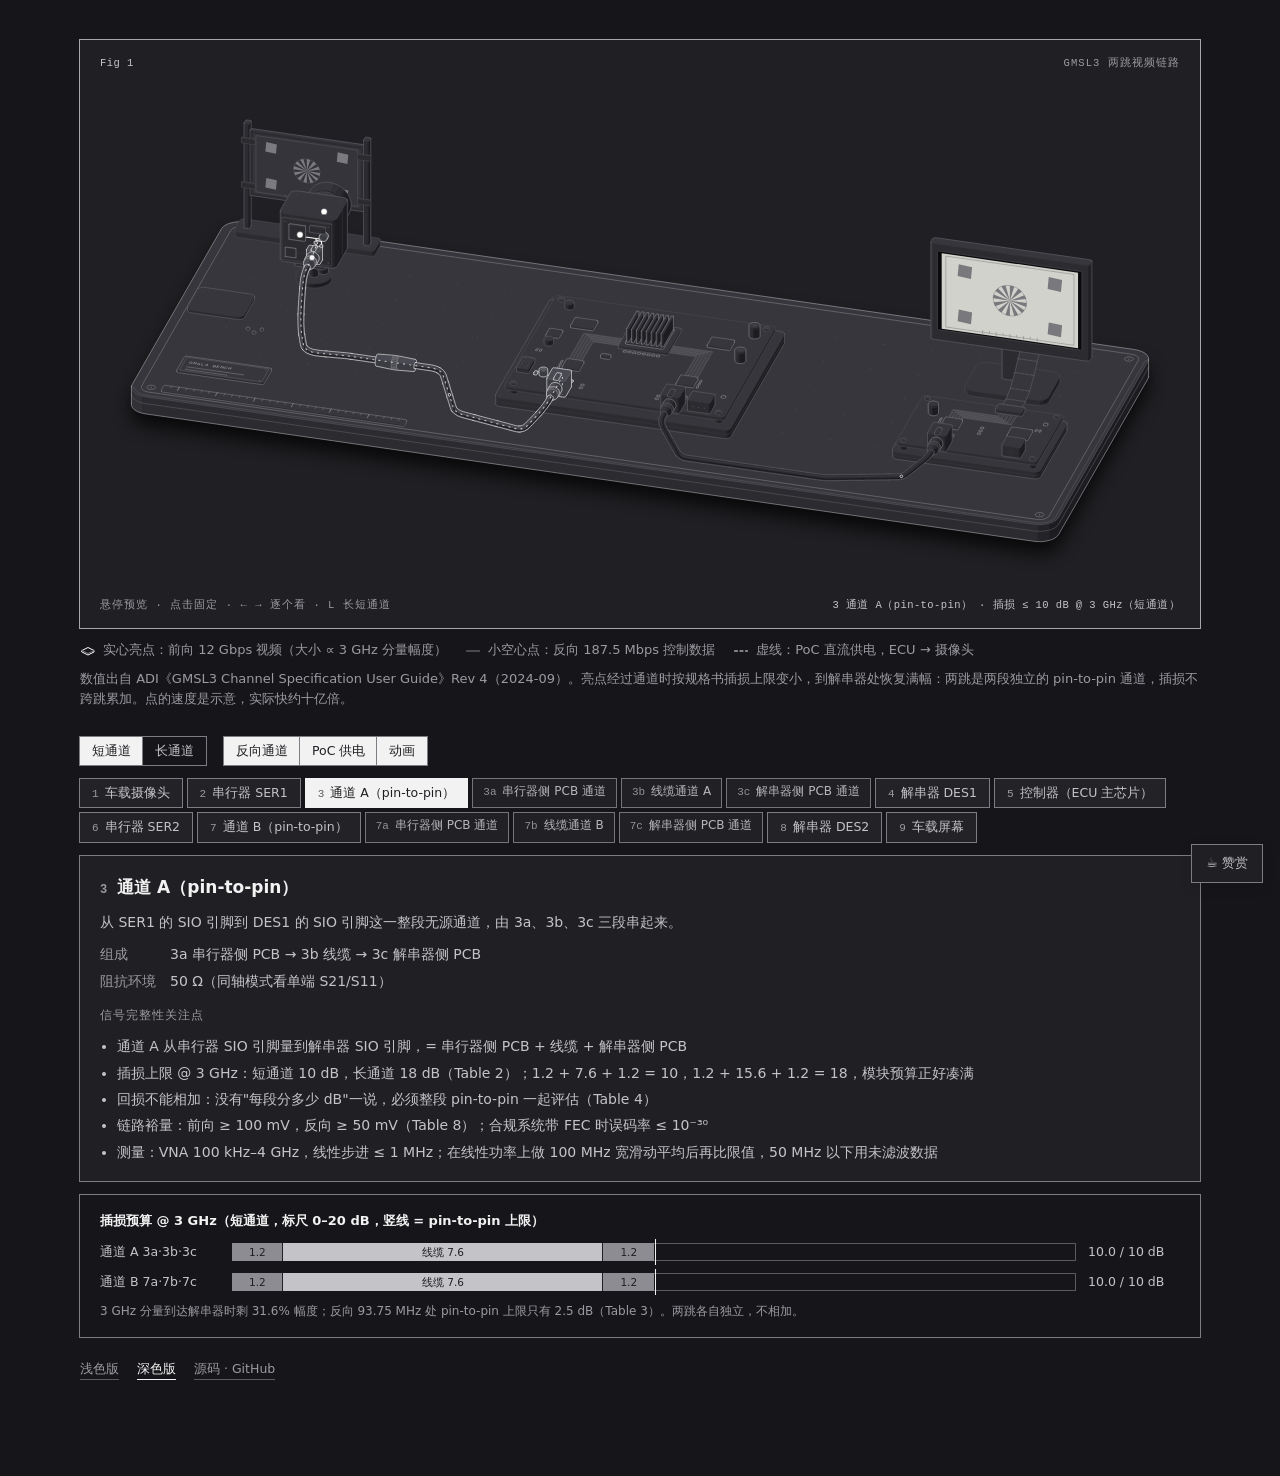
==== commit bd8757cd: "术语更正：板载连接器为插头，线缆端为插座 Co-Authored-By: Claude Opus 5.5 <noreply@anthropic.com>" ====
--- a/dark.html
+++ b/dark.html
@@ -933,7 +933,7 @@
 const amp = (dB) => Math.pow(10, -dB / 20);
 const fmt = (v, d = 1) => v.toFixed(d);
 
-const D = {"paths":{"cam":[[215.7,112.24],[203.55,133.42],[187.09,136.9]],"ser1":[[187.09,136.9],[195.24,141.2]],"a1":[[195.55,140.65],[205.68,142.1],[205.68,149.4],[200.61,164.22]],"ca":[[200.61,164.22],[197.04,170.44],[196.15,172.21],[195.36,174.23],[194.66,176.5],[194.06,179.02],[193.56,181.8],[193.16,184.82],[192.85,188.1],[191.82,201.89],[191.39,208.43],[191.12,214.48],[191,220.05],[191.05,225.14],[191.25,229.74],[191.61,233.85],[192.13,237.48],[193.46,245.01],[193.97,246.71],[194.88,248.23],[196.18,249.57],[197.88,250.72],[199.96,251.68],[202.45,252.46],[205.32,253.05],[208.59,253.45],[234.87,255.82],[235.25,255.86],[235.63,255.91],[264.72,260.08],[301.55,265.36],[315.7,267.39],[318.46,267.88],[320.91,268.51],[323.07,269.29],[324.92,270.22],[326.47,271.28],[327.72,272.5],[328.66,273.85],[329.3,275.36],[338.89,306.05],[339.59,307.61],[340.67,309.03],[342.13,310.29],[343.97,311.4],[346.18,312.36],[348.78,313.18],[399.46,326.59],[401.35,326.95],[403.18,327.02],[404.94,326.8],[406.63,326.28],[408.26,325.47],[409.83,324.37],[411.33,322.97],[417.82,316.17],[420.22,313.61],[422.43,311.16],[424.46,308.82],[426.3,306.58],[427.96,304.44],[429.43,302.41],[430.72,300.48],[431.83,298.66],[436.22,291]],"a2":[[436.22,291],[444.68,276.27],[444.68,283.9],[452.6,270.09]],"des1":[[452.6,268.09],[457.35,259.81]],"soc":[[456.98,261.74],[470.82,237.62],[502.5,242.16],[529.51,223.66],[550.39,249.02],[582.07,253.57],[568.23,277.69]],"ser2":[[567.86,275.65],[563.11,283.94]],"b1":[[563.11,285.93],[555.19,299.74],[555.19,292.11],[546.74,306.85]],"cb":[[546.74,306.85],[542.12,314.9],[541.48,316.35],[541.14,317.94],[541.1,319.68],[541.37,321.55],[541.95,323.56],[542.82,325.71],[544,328],[555.87,349.06],[556.93,350.66],[558.17,352.03],[559.58,353.16],[561.16,354.04],[562.92,354.69],[564.85,355.1],[695.61,373.85],[698.8,374.18],[702.06,374.26],[770.29,373.35],[772.17,373.21],[773.96,372.84],[775.66,372.24],[777.27,371.41],[778.8,370.34],[793.3,358.8],[795,357.41],[796.55,356.06],[797.96,354.75],[799.24,353.48],[800.37,352.24],[801.35,351.04],[802.2,349.88],[802.9,348.75],[805.65,343.96]],"b2":[[805.65,343.96],[814.1,329.23],[814.1,336.86],[819.91,326.73]],"des2":[[819.91,324.74],[824.66,316.45]],"disp":[[826.14,318.66],[829.52,312.76],[874.09,319.15],[877.58,313.07],[880.74,305.47],[884.44,299.03],[888.67,288.67],[892.89,273.34],[896.06,259.85],[898.38,251.48],[898.7,250.35],[878.7,202.35]]},"segs":[{"id":"cam","num":"1","name":"车载摄像头","kind":"node","func":"镜头把测试卡成像到图像传感器上，传感器输出原始视频数据，交给后盖里的串行器板。","io":[["输入","光（图中摄像头正对后面那块测试卡）"],["输出 → SER1","MIPI CSI-2（D-PHY）：1 对时钟 + 4 对数据差分线（图中按 4 lane 画）"],["供电","PoC：电源从 ECU 经同一根同轴线送来"]],"si":["传感器到 SER1 的 CSI-2 走线在摄像头内部，通常很短","差分对：阻抗受控、对内等长；时钟对与各数据对之间也要等长，保证接收端采样对齐","D-PHY 有两种工作状态：高速时走低摆幅差分并打开端接，低功耗时两根线各自单端翻转、端接关闭——两种状态都要能正确收发","参考平面连续，尽量少换层；必须换层时在过孔旁加回流地孔","离 GMSL 同轴走线和 PoC 电感保持距离，避免互相串扰","这段不属于 GMSL3 信道规格书范围，具体限值以 MIPI / VESA 规范和芯片数据手册为准"]},{"id":"ser1","num":"2","name":"串行器 SER1","kind":"node","func":"把传感器的并行/多通道视频打包成一路 12 Gbps 串行数据，从 SIO 引脚发出；同时接收 ECU 发回的反向控制数据。","io":[["输入 ← 传感器","MIPI CSI-2（D-PHY）：1 对时钟 + 4 对数据差分线（图中按 4 lane 画）"],["输出","SIO 引脚 → 通道 A（50 Ω 同轴，单端）"],["反向","接收 187.5 Mbps 控制数据"]],"si":["前向 12 Gbps PAM4，关键频率 3 GHz（比特率的 1/4）；反向 187.5 Mbps NRZ，关键频率 93.75 MHz","前反向在同一根线上同时跑，频谱有重叠：前向发射的反射会直接落进本端的反向接收器，所以 GMSL3 特别看重回损","接收端自适应均衡会提升高频增益来补线缆损耗，副作用是对高频串扰更敏感","PAM4 眼高比 NRZ 低 8 dB（规格书原文），换来同样符号率下数据率翻倍"]},{"id":"chA","num":"3","name":"通道 A（pin-to-pin）","kind":"channel","parts":["a1","ca","a2"],"func":"从 SER1 的 SIO 引脚到 DES1 的 SIO 引脚这一整段无源通道，由 3a、3b、3c 三段串起来。","io":[["组成","3a 串行器侧 PCB → 3b 线缆 → 3c 解串器侧 PCB"],["阻抗环境","50 Ω（同轴模式看单端 S21/S11）"]],"si":["通道 A 从串行器 SIO 引脚量到解串器 SIO 引脚，= 串行器侧 PCB + 线缆 + 解串器侧 PCB","插损上限 @ 3 GHz：短通道 10 dB，长通道 18 dB（Table 2）；1.2 + 7.6 + 1.2 = 10，1.2 + 15.6 + 1.2 = 18，模块预算正好凑满","回损不能相加：没有\"每段分多少 dB\"一说，必须整段 pin-to-pin 一起评估（Table 4）","链路裕量：前向 ≥ 100 mV，反向 ≥ 50 mV（Table 8）；合规系统带 FEC 时误码率 ≤ 10⁻³⁰","测量：VNA 100 kHz–4 GHz，线性步进 ≤ 1 MHz；在线性功率上做 100 MHz 宽滑动平均后再比限值，50 MHz 以下用未滤波数据"]},{"id":"a1","num":"3a","name":"串行器侧 PCB 通道","kind":"sub","parent":"chA","il":"pcb","func":"摄像头后盖里那块板：从 SER1 的 SIO 引脚，经 AC 耦合电容、PoC 电感、ESD，到板上同轴插座末端。","io":[["起点","SER1 SIO 引脚"],["终点","板载同轴插座末端"]],"si":["插损上限 1.2 dB @ 3 GHz（Table 9）；≤500 MHz 为 0.5 dB，500 MHz–3.5 GHz 为 0.36 + 0.28·f(GHz)（Table 10）","回损（Table 11）：10–800 MHz ≤ −18 dB；到 3 GHz 线性放宽到 −6.2 dB（短通道）；2–10 MHz 放宽为 −9 − 0.9·f(MHz)，专门给 PoC 网络留余地","不连续点：AC 耦合电容、PoC 电感、ESD 二极管、线路故障检测电阻、连接器焊盘——规格书把这些都算进 PCB 通道","串扰：宽带串扰 < 3 mVp-p（1–4000 MHz，Table 5）；窄带串扰限值已包含 PoC 注入的纹波（Table 6）"]},{"id":"ca","num":"3b","name":"线缆通道 A","kind":"sub","parent":"chA","il":"cable","func":"从摄像头端插头到 ECU 端插头，包括同轴线本身和中间那节在线连接器。","io":[["起点","摄像头端线缆插头"],["终点","ECU 端线缆插头"],["承载","前向视频 + 反向控制 + PoC 直流电源，同在一根线上"]],"si":["插损上限 @ 3 GHz：短线 7.6 dB，长线 15.6 dB（Table 9）；公式 0.43 + 0.12·√f(MHz) + 0.2·f(GHz)（短）","回损（Table 11）：2–1000 MHz ≤ −18 dB；1–2.5 GHz 线性放宽到 −10 dB；2.5–3.5 GHz ≤ −10 dB","包含线缆两端插头和中间所有在线连接器（图中那节对接头就是在线连接器）","线束串扰（Table 7）：NEXT 串→串 < −35 dB、串→解 < −45 dB；远端 PS_ACR_F < −45 dB","最坏情况要算上：最长线、老化、温度、PoC 负载上下限"]},{"id":"a2","num":"3c","name":"解串器侧 PCB 通道","kind":"sub","parent":"chA","il":"pcb","func":"ECU 板上：从同轴插座末端，经 ESD、AC 耦合电容，到 DES1 的 SIO 引脚；PoC 电感在这里把直流电注入线缆。","io":[["起点","ECU 板载同轴插座末端"],["终点","DES1 SIO 引脚"]],"si":["插损上限 1.2 dB @ 3 GHz（Table 9）；≤500 MHz 为 0.5 dB，500 MHz–3.5 GHz 为 0.36 + 0.28·f(GHz)（Table 10）","回损（Table 11）：10–800 MHz ≤ −18 dB；到 3 GHz 线性放宽到 −6.2 dB（短通道）；2–10 MHz 放宽为 −9 − 0.9·f(MHz)，专门给 PoC 网络留余地","不连续点：AC 耦合电容、PoC 电感、ESD 二极管、线路故障检测电阻、连接器焊盘——规格书把这些都算进 PCB 通道","串扰：宽带串扰 < 3 mVp-p（1–4000 MHz，Table 5）；窄带串扰限值已包含 PoC 注入的纹波（Table 6）"]},{"id":"des1","num":"4","name":"解串器 DES1","kind":"node","func":"把被线缆衰减过的信号均衡、判决、还原成视频数据，输出给控制器；同时向摄像头发反向控制数据。信号在这里\"重新满格\"。","io":[["输入","SIO 引脚 ← 通道 A"],["输出 → 控制器","MIPI CSI-2（D-PHY）：1 对时钟 + 4 对数据差分线（图中按 4 lane 画）"]],"si":["前向 12 Gbps PAM4，关键频率 3 GHz（比特率的 1/4）；反向 187.5 Mbps NRZ，关键频率 93.75 MHz","前反向在同一根线上同时跑，频谱有重叠：前向发射的反射会直接落进本端的反向接收器，所以 GMSL3 特别看重回损","接收端自适应均衡会提升高频增益来补线缆损耗，副作用是对高频串扰更敏感","PAM4 眼高比 NRZ 低 8 dB（规格书原文），换来同样符号率下数据率翻倍"]},{"id":"soc","num":"5","name":"控制器（ECU 主芯片）","kind":"node","func":"接收摄像头视频，做处理或合成，再把要显示的画面交给 SER2。","io":[["输入 ← DES1","MIPI CSI-2（D-PHY）：1 对时钟 + 4 对数据差分线（图中按 4 lane 画）"],["输出 → SER2","MIPI DSI（D-PHY）：1 对时钟 + 4 对数据差分线（图中按 4 lane 画）"]],"si":["板上左边一组是 DES1→控制器的 CSI-2，右边一组是控制器→SER2 的 DSI，两组都是 D-PHY 差分对","差分对：阻抗受控、对内等长；时钟对与各数据对之间也要等长，保证接收端采样对齐","D-PHY 有两种工作状态：高速时走低摆幅差分并打开端接，低功耗时两根线各自单端翻转、端接关闭——两种状态都要能正确收发","参考平面连续，尽量少换层；必须换层时在过孔旁加回流地孔","离 GMSL 同轴走线和 PoC 电感保持距离，避免互相串扰","这段不属于 GMSL3 信道规格书范围，具体限值以 MIPI / VESA 规范和芯片数据手册为准"]},{"id":"ser2","num":"6","name":"串行器 SER2","kind":"node","func":"把控制器给的显示数据串行化成 12 Gbps，发往屏幕；接收屏幕端发回的反向数据。","io":[["输入 ← 控制器","MIPI DSI（D-PHY）：1 对时钟 + 4 对数据差分线（图中按 4 lane 画）"],["输出","SIO 引脚 → 通道 B（50 Ω 同轴）"]],"si":["前向 12 Gbps PAM4，关键频率 3 GHz（比特率的 1/4）；反向 187.5 Mbps NRZ，关键频率 93.75 MHz","前反向在同一根线上同时跑，频谱有重叠：前向发射的反射会直接落进本端的反向接收器，所以 GMSL3 特别看重回损","接收端自适应均衡会提升高频增益来补线缆损耗，副作用是对高频串扰更敏感","PAM4 眼高比 NRZ 低 8 dB（规格书原文），换来同样符号率下数据率翻倍"]},{"id":"chB","num":"7","name":"通道 B（pin-to-pin）","kind":"channel","parts":["b1","cb","b2"],"func":"从 SER2 的 SIO 引脚到 DES2 的 SIO 引脚。组成与通道 A 相同；它是另一个独立的 pin-to-pin 通道。","io":[["组成","7a 串行器侧 PCB → 7b 线缆 → 7c 解串器侧 PCB"],["和通道 A 的关系","各自独立：插损预算不跨两跳累加，因为 DES1 已经把信号还原了"]],"si":["通道 B 从串行器 SIO 引脚量到解串器 SIO 引脚，= 串行器侧 PCB + 线缆 + 解串器侧 PCB","插损上限 @ 3 GHz：短通道 10 dB，长通道 18 dB（Table 2）；1.2 + 7.6 + 1.2 = 10，1.2 + 15.6 + 1.2 = 18，模块预算正好凑满","回损不能相加：没有\"每段分多少 dB\"一说，必须整段 pin-to-pin 一起评估（Table 4）","链路裕量：前向 ≥ 100 mV，反向 ≥ 50 mV（Table 8）；合规系统带 FEC 时误码率 ≤ 10⁻³⁰","测量：VNA 100 kHz–4 GHz，线性步进 ≤ 1 MHz；在线性功率上做 100 MHz 宽滑动平均后再比限值，50 MHz 以下用未滤波数据"]},{"id":"b1","num":"7a","name":"串行器侧 PCB 通道","kind":"sub","parent":"chB","il":"pcb","func":"ECU 板上：从 SER2 的 SIO 引脚，经 AC 耦合电容、ESD，到板载同轴插座末端。","io":[["起点","SER2 SIO 引脚"],["终点","ECU 板载同轴插座末端"]],"si":["插损上限 1.2 dB @ 3 GHz（Table 9）；≤500 MHz 为 0.5 dB，500 MHz–3.5 GHz 为 0.36 + 0.28·f(GHz)（Table 10）","回损（Table 11）：10–800 MHz ≤ −18 dB；到 3 GHz 线性放宽到 −6.2 dB（短通道）；2–10 MHz 放宽为 −9 − 0.9·f(MHz)，专门给 PoC 网络留余地","不连续点：AC 耦合电容、PoC 电感、ESD 二极管、线路故障检测电阻、连接器焊盘——规格书把这些都算进 PCB 通道","串扰：宽带串扰 < 3 mVp-p（1–4000 MHz，Table 5）；窄带串扰限值已包含 PoC 注入的纹波（Table 6）"]},{"id":"cb","num":"7b","name":"线缆通道 B","kind":"sub","parent":"chB","il":"cable","func":"从 ECU 端插头到屏幕端插头的同轴线。","io":[["起点","ECU 端线缆插头"],["终点","屏幕端线缆插头"],["承载","前向显示数据 + 反向数据（本图假设屏幕本地供电，不走 PoC）"]],"si":["插损上限 @ 3 GHz：短线 7.6 dB，长线 15.6 dB（Table 9）；公式 0.43 + 0.12·√f(MHz) + 0.2·f(GHz)（短）","回损（Table 11）：2–1000 MHz ≤ −18 dB；1–2.5 GHz 线性放宽到 −10 dB；2.5–3.5 GHz ≤ −10 dB","包含线缆两端插头和中间所有在线连接器（图中那节对接头就是在线连接器）","线束串扰（Table 7）：NEXT 串→串 < −35 dB、串→解 < −45 dB；远端 PS_ACR_F < −45 dB","最坏情况要算上：最长线、老化、温度、PoC 负载上下限"]},{"id":"b2","num":"7c","name":"解串器侧 PCB 通道","kind":"sub","parent":"chB","il":"pcb","func":"屏幕驱动板上：从同轴插座末端，经 ESD、AC 耦合电容，到 DES2 的 SIO 引脚。PoC 位置留空未贴。","io":[["起点","屏幕驱动板同轴插座末端"],["终点","DES2 SIO 引脚"]],"si":["插损上限 1.2 dB @ 3 GHz（Table 9）；≤500 MHz 为 0.5 dB，500 MHz–3.5 GHz 为 0.36 + 0.28·f(GHz)（Table 10）","回损（Table 11）：10–800 MHz ≤ −18 dB；到 3 GHz 线性放宽到 −6.2 dB（短通道）；2–10 MHz 放宽为 −9 − 0.9·f(MHz)，专门给 PoC 网络留余地","不连续点：AC 耦合电容、PoC 电感、ESD 二极管、线路故障检测电阻、连接器焊盘——规格书把这些都算进 PCB 通道","串扰：宽带串扰 < 3 mVp-p（1–4000 MHz，Table 5）；窄带串扰限值已包含 PoC 注入的纹波（Table 6）"]},{"id":"des2","num":"8","name":"解串器 DES2","kind":"node","func":"还原显示数据，经排线送给屏幕面板；向 SER2 发反向数据。","io":[["输入","SIO 引脚 ← 通道 B"],["输出 → 屏幕","eDP：4 对主链路差分线 + 1 对 AUX 辅助通道（图中按 4 lane 画）"],["注意","SER2 收的是 DSI，DES2 出的是 eDP：接口类型在这一跳里变了，需要在所选芯片的数据手册里确认这对芯片支持这种组合"]],"si":["前向 12 Gbps PAM4，关键频率 3 GHz（比特率的 1/4）；反向 187.5 Mbps NRZ，关键频率 93.75 MHz","前反向在同一根线上同时跑，频谱有重叠：前向发射的反射会直接落进本端的反向接收器，所以 GMSL3 特别看重回损","接收端自适应均衡会提升高频增益来补线缆损耗，副作用是对高频串扰更敏感","PAM4 眼高比 NRZ 低 8 dB（规格书原文），换来同样符号率下数据率翻倍"]},{"id":"disp","num":"9","name":"车载屏幕","kind":"node","func":"面板显示画面。图里屏幕上那张图，就是摄像头对着的那块测试卡，走完两跳 SerDes 之后的样子。","io":[["输入 ← DES2","eDP：4 对主链路差分线 + 1 对 AUX 辅助通道（图中按 4 lane 画）"],["供电","本图假设本地供电（不走 PoC）"]],"si":["主链路差分对 AC 耦合（串联电容），阻抗受控、对内等长；各 lane 之间允许一定偏斜，由接收端对齐","AUX 辅助通道是另一对低速差分线，用来做链路训练和读面板参数；HPD 是热插拔检测单端线","排线（FPC/FFC）和连接器是常见的阻抗不连续点，要按差分对分配地线隔离","这段不属于 GMSL3 信道规格书范围，具体限值以 MIPI / VESA 规范和芯片数据手册为准"]}],"link":{"fwdRate":12000000000,"fwdKey":3000000000,"revRate":187500000,"revKey":93750000,"bandLo":2000000,"bandHi":3500000000},"rev":{"short":2.522615794917373,"long":3.582832422524375}};
+const D = {"paths":{"cam":[[215.7,112.24],[203.55,133.42],[187.09,136.9]],"ser1":[[187.09,136.9],[195.24,141.2]],"a1":[[195.55,140.65],[205.68,142.1],[205.68,149.4],[200.61,164.22]],"ca":[[200.61,164.22],[197.04,170.44],[196.15,172.21],[195.36,174.23],[194.66,176.5],[194.06,179.02],[193.56,181.8],[193.16,184.82],[192.85,188.1],[191.82,201.89],[191.39,208.43],[191.12,214.48],[191,220.05],[191.05,225.14],[191.25,229.74],[191.61,233.85],[192.13,237.48],[193.46,245.01],[193.97,246.71],[194.88,248.23],[196.18,249.57],[197.88,250.72],[199.96,251.68],[202.45,252.46],[205.32,253.05],[208.59,253.45],[234.87,255.82],[235.25,255.86],[235.63,255.91],[264.72,260.08],[301.55,265.36],[315.7,267.39],[318.46,267.88],[320.91,268.51],[323.07,269.29],[324.92,270.22],[326.47,271.28],[327.72,272.5],[328.66,273.85],[329.3,275.36],[338.89,306.05],[339.59,307.61],[340.67,309.03],[342.13,310.29],[343.97,311.4],[346.18,312.36],[348.78,313.18],[399.46,326.59],[401.35,326.95],[403.18,327.02],[404.94,326.8],[406.63,326.28],[408.26,325.47],[409.83,324.37],[411.33,322.97],[417.82,316.17],[420.22,313.61],[422.43,311.16],[424.46,308.82],[426.3,306.58],[427.96,304.44],[429.43,302.41],[430.72,300.48],[431.83,298.66],[436.22,291]],"a2":[[436.22,291],[444.68,276.27],[444.68,283.9],[452.6,270.09]],"des1":[[452.6,268.09],[457.35,259.81]],"soc":[[456.98,261.74],[470.82,237.62],[502.5,242.16],[529.51,223.66],[550.39,249.02],[582.07,253.57],[568.23,277.69]],"ser2":[[567.86,275.65],[563.11,283.94]],"b1":[[563.11,285.93],[555.19,299.74],[555.19,292.11],[546.74,306.85]],"cb":[[546.74,306.85],[542.12,314.9],[541.48,316.35],[541.14,317.94],[541.1,319.68],[541.37,321.55],[541.95,323.56],[542.82,325.71],[544,328],[555.87,349.06],[556.93,350.66],[558.17,352.03],[559.58,353.16],[561.16,354.04],[562.92,354.69],[564.85,355.1],[695.61,373.85],[698.8,374.18],[702.06,374.26],[770.29,373.35],[772.17,373.21],[773.96,372.84],[775.66,372.24],[777.27,371.41],[778.8,370.34],[793.3,358.8],[795,357.41],[796.55,356.06],[797.96,354.75],[799.24,353.48],[800.37,352.24],[801.35,351.04],[802.2,349.88],[802.9,348.75],[805.65,343.96]],"b2":[[805.65,343.96],[814.1,329.23],[814.1,336.86],[819.91,326.73]],"des2":[[819.91,324.74],[824.66,316.45]],"disp":[[826.14,318.66],[829.52,312.76],[874.09,319.15],[877.58,313.07],[880.74,305.47],[884.44,299.03],[888.67,288.67],[892.89,273.34],[896.06,259.85],[898.38,251.48],[898.7,250.35],[878.7,202.35]]},"segs":[{"id":"cam","num":"1","name":"车载摄像头","kind":"node","func":"镜头把测试卡成像到图像传感器上，传感器输出原始视频数据，交给后盖里的串行器板。","io":[["输入","光（图中摄像头正对后面那块测试卡）"],["输出 → SER1","MIPI CSI-2（D-PHY）：1 对时钟 + 4 对数据差分线（图中按 4 lane 画）"],["供电","PoC：电源从 ECU 经同一根同轴线送来"]],"si":["传感器到 SER1 的 CSI-2 走线在摄像头内部，通常很短","差分对：阻抗受控、对内等长；时钟对与各数据对之间也要等长，保证接收端采样对齐","D-PHY 有两种工作状态：高速时走低摆幅差分并打开端接，低功耗时两根线各自单端翻转、端接关闭——两种状态都要能正确收发","参考平面连续，尽量少换层；必须换层时在过孔旁加回流地孔","离 GMSL 同轴走线和 PoC 电感保持距离，避免互相串扰","这段不属于 GMSL3 信道规格书范围，具体限值以 MIPI / VESA 规范和芯片数据手册为准"]},{"id":"ser1","num":"2","name":"串行器 SER1","kind":"node","func":"把传感器的并行/多通道视频打包成一路 12 Gbps 串行数据，从 SIO 引脚发出；同时接收 ECU 发回的反向控制数据。","io":[["输入 ← 传感器","MIPI CSI-2（D-PHY）：1 对时钟 + 4 对数据差分线（图中按 4 lane 画）"],["输出","SIO 引脚 → 通道 A（50 Ω 同轴，单端）"],["反向","接收 187.5 Mbps 控制数据"]],"si":["前向 12 Gbps PAM4，关键频率 3 GHz（比特率的 1/4）；反向 187.5 Mbps NRZ，关键频率 93.75 MHz","前反向在同一根线上同时跑，频谱有重叠：前向发射的反射会直接落进本端的反向接收器，所以 GMSL3 特别看重回损","接收端自适应均衡会提升高频增益来补线缆损耗，副作用是对高频串扰更敏感","PAM4 眼高比 NRZ 低 8 dB（规格书原文），换来同样符号率下数据率翻倍"]},{"id":"chA","num":"3","name":"通道 A（pin-to-pin）","kind":"channel","parts":["a1","ca","a2"],"func":"从 SER1 的 SIO 引脚到 DES1 的 SIO 引脚这一整段无源通道，由 3a、3b、3c 三段串起来。","io":[["组成","3a 串行器侧 PCB → 3b 线缆 → 3c 解串器侧 PCB"],["阻抗环境","50 Ω（同轴模式看单端 S21/S11）"]],"si":["通道 A 从串行器 SIO 引脚量到解串器 SIO 引脚，= 串行器侧 PCB + 线缆 + 解串器侧 PCB","插损上限 @ 3 GHz：短通道 10 dB，长通道 18 dB（Table 2）；1.2 + 7.6 + 1.2 = 10，1.2 + 15.6 + 1.2 = 18，模块预算正好凑满","回损不能相加：没有\"每段分多少 dB\"一说，必须整段 pin-to-pin 一起评估（Table 4）","链路裕量：前向 ≥ 100 mV，反向 ≥ 50 mV（Table 8）；合规系统带 FEC 时误码率 ≤ 10⁻³⁰","测量：VNA 100 kHz–4 GHz，线性步进 ≤ 1 MHz；在线性功率上做 100 MHz 宽滑动平均后再比限值，50 MHz 以下用未滤波数据"]},{"id":"a1","num":"3a","name":"串行器侧 PCB 通道","kind":"sub","parent":"chA","il":"pcb","func":"摄像头后盖里那块板：从 SER1 的 SIO 引脚，经 AC 耦合电容、PoC 电感、ESD，到板上同轴插头末端。","io":[["起点","SER1 SIO 引脚"],["终点","板载同轴插头末端"]],"si":["插损上限 1.2 dB @ 3 GHz（Table 9）；≤500 MHz 为 0.5 dB，500 MHz–3.5 GHz 为 0.36 + 0.28·f(GHz)（Table 10）","回损（Table 11）：10–800 MHz ≤ −18 dB；到 3 GHz 线性放宽到 −6.2 dB（短通道）；2–10 MHz 放宽为 −9 − 0.9·f(MHz)，专门给 PoC 网络留余地","不连续点：AC 耦合电容、PoC 电感、ESD 二极管、线路故障检测电阻、连接器焊盘——规格书把这些都算进 PCB 通道","串扰：宽带串扰 < 3 mVp-p（1–4000 MHz，Table 5）；窄带串扰限值已包含 PoC 注入的纹波（Table 6）"]},{"id":"ca","num":"3b","name":"线缆通道 A","kind":"sub","parent":"chA","il":"cable","func":"从摄像头端插座到 ECU 端插座，包括同轴线本身和中间那节在线连接器。","io":[["起点","摄像头端线缆插座"],["终点","ECU 端线缆插座"],["承载","前向视频 + 反向控制 + PoC 直流电源，同在一根线上"]],"si":["插损上限 @ 3 GHz：短线 7.6 dB，长线 15.6 dB（Table 9）；公式 0.43 + 0.12·√f(MHz) + 0.2·f(GHz)（短）","回损（Table 11）：2–1000 MHz ≤ −18 dB；1–2.5 GHz 线性放宽到 −10 dB；2.5–3.5 GHz ≤ −10 dB","包含线缆两端插座和中间所有在线连接器（图中那节对接头就是在线连接器）","线束串扰（Table 7）：NEXT 串→串 < −35 dB、串→解 < −45 dB；远端 PS_ACR_F < −45 dB","最坏情况要算上：最长线、老化、温度、PoC 负载上下限"]},{"id":"a2","num":"3c","name":"解串器侧 PCB 通道","kind":"sub","parent":"chA","il":"pcb","func":"ECU 板上：从同轴插头末端，经 ESD、AC 耦合电容，到 DES1 的 SIO 引脚；PoC 电感在这里把直流电注入线缆。","io":[["起点","ECU 板载同轴插头末端"],["终点","DES1 SIO 引脚"]],"si":["插损上限 1.2 dB @ 3 GHz（Table 9）；≤500 MHz 为 0.5 dB，500 MHz–3.5 GHz 为 0.36 + 0.28·f(GHz)（Table 10）","回损（Table 11）：10–800 MHz ≤ −18 dB；到 3 GHz 线性放宽到 −6.2 dB（短通道）；2–10 MHz 放宽为 −9 − 0.9·f(MHz)，专门给 PoC 网络留余地","不连续点：AC 耦合电容、PoC 电感、ESD 二极管、线路故障检测电阻、连接器焊盘——规格书把这些都算进 PCB 通道","串扰：宽带串扰 < 3 mVp-p（1–4000 MHz，Table 5）；窄带串扰限值已包含 PoC 注入的纹波（Table 6）"]},{"id":"des1","num":"4","name":"解串器 DES1","kind":"node","func":"把被线缆衰减过的信号均衡、判决、还原成视频数据，输出给控制器；同时向摄像头发反向控制数据。信号在这里\"重新满格\"。","io":[["输入","SIO 引脚 ← 通道 A"],["输出 → 控制器","MIPI CSI-2（D-PHY）：1 对时钟 + 4 对数据差分线（图中按 4 lane 画）"]],"si":["前向 12 Gbps PAM4，关键频率 3 GHz（比特率的 1/4）；反向 187.5 Mbps NRZ，关键频率 93.75 MHz","前反向在同一根线上同时跑，频谱有重叠：前向发射的反射会直接落进本端的反向接收器，所以 GMSL3 特别看重回损","接收端自适应均衡会提升高频增益来补线缆损耗，副作用是对高频串扰更敏感","PAM4 眼高比 NRZ 低 8 dB（规格书原文），换来同样符号率下数据率翻倍"]},{"id":"soc","num":"5","name":"控制器（ECU 主芯片）","kind":"node","func":"接收摄像头视频，做处理或合成，再把要显示的画面交给 SER2。","io":[["输入 ← DES1","MIPI CSI-2（D-PHY）：1 对时钟 + 4 对数据差分线（图中按 4 lane 画）"],["输出 → SER2","MIPI DSI（D-PHY）：1 对时钟 + 4 对数据差分线（图中按 4 lane 画）"]],"si":["板上左边一组是 DES1→控制器的 CSI-2，右边一组是控制器→SER2 的 DSI，两组都是 D-PHY 差分对","差分对：阻抗受控、对内等长；时钟对与各数据对之间也要等长，保证接收端采样对齐","D-PHY 有两种工作状态：高速时走低摆幅差分并打开端接，低功耗时两根线各自单端翻转、端接关闭——两种状态都要能正确收发","参考平面连续，尽量少换层；必须换层时在过孔旁加回流地孔","离 GMSL 同轴走线和 PoC 电感保持距离，避免互相串扰","这段不属于 GMSL3 信道规格书范围，具体限值以 MIPI / VESA 规范和芯片数据手册为准"]},{"id":"ser2","num":"6","name":"串行器 SER2","kind":"node","func":"把控制器给的显示数据串行化成 12 Gbps，发往屏幕；接收屏幕端发回的反向数据。","io":[["输入 ← 控制器","MIPI DSI（D-PHY）：1 对时钟 + 4 对数据差分线（图中按 4 lane 画）"],["输出","SIO 引脚 → 通道 B（50 Ω 同轴）"]],"si":["前向 12 Gbps PAM4，关键频率 3 GHz（比特率的 1/4）；反向 187.5 Mbps NRZ，关键频率 93.75 MHz","前反向在同一根线上同时跑，频谱有重叠：前向发射的反射会直接落进本端的反向接收器，所以 GMSL3 特别看重回损","接收端自适应均衡会提升高频增益来补线缆损耗，副作用是对高频串扰更敏感","PAM4 眼高比 NRZ 低 8 dB（规格书原文），换来同样符号率下数据率翻倍"]},{"id":"chB","num":"7","name":"通道 B（pin-to-pin）","kind":"channel","parts":["b1","cb","b2"],"func":"从 SER2 的 SIO 引脚到 DES2 的 SIO 引脚。组成与通道 A 相同；它是另一个独立的 pin-to-pin 通道。","io":[["组成","7a 串行器侧 PCB → 7b 线缆 → 7c 解串器侧 PCB"],["和通道 A 的关系","各自独立：插损预算不跨两跳累加，因为 DES1 已经把信号还原了"]],"si":["通道 B 从串行器 SIO 引脚量到解串器 SIO 引脚，= 串行器侧 PCB + 线缆 + 解串器侧 PCB","插损上限 @ 3 GHz：短通道 10 dB，长通道 18 dB（Table 2）；1.2 + 7.6 + 1.2 = 10，1.2 + 15.6 + 1.2 = 18，模块预算正好凑满","回损不能相加：没有\"每段分多少 dB\"一说，必须整段 pin-to-pin 一起评估（Table 4）","链路裕量：前向 ≥ 100 mV，反向 ≥ 50 mV（Table 8）；合规系统带 FEC 时误码率 ≤ 10⁻³⁰","测量：VNA 100 kHz–4 GHz，线性步进 ≤ 1 MHz；在线性功率上做 100 MHz 宽滑动平均后再比限值，50 MHz 以下用未滤波数据"]},{"id":"b1","num":"7a","name":"串行器侧 PCB 通道","kind":"sub","parent":"chB","il":"pcb","func":"ECU 板上：从 SER2 的 SIO 引脚，经 AC 耦合电容、ESD，到板载同轴插头末端。","io":[["起点","SER2 SIO 引脚"],["终点","ECU 板载同轴插头末端"]],"si":["插损上限 1.2 dB @ 3 GHz（Table 9）；≤500 MHz 为 0.5 dB，500 MHz–3.5 GHz 为 0.36 + 0.28·f(GHz)（Table 10）","回损（Table 11）：10–800 MHz ≤ −18 dB；到 3 GHz 线性放宽到 −6.2 dB（短通道）；2–10 MHz 放宽为 −9 − 0.9·f(MHz)，专门给 PoC 网络留余地","不连续点：AC 耦合电容、PoC 电感、ESD 二极管、线路故障检测电阻、连接器焊盘——规格书把这些都算进 PCB 通道","串扰：宽带串扰 < 3 mVp-p（1–4000 MHz，Table 5）；窄带串扰限值已包含 PoC 注入的纹波（Table 6）"]},{"id":"cb","num":"7b","name":"线缆通道 B","kind":"sub","parent":"chB","il":"cable","func":"从 ECU 端插座到屏幕端插座的同轴线。","io":[["起点","ECU 端线缆插座"],["终点","屏幕端线缆插座"],["承载","前向显示数据 + 反向数据（本图假设屏幕本地供电，不走 PoC）"]],"si":["插损上限 @ 3 GHz：短线 7.6 dB，长线 15.6 dB（Table 9）；公式 0.43 + 0.12·√f(MHz) + 0.2·f(GHz)（短）","回损（Table 11）：2–1000 MHz ≤ −18 dB；1–2.5 GHz 线性放宽到 −10 dB；2.5–3.5 GHz ≤ −10 dB","包含线缆两端插座和中间所有在线连接器（图中那节对接头就是在线连接器）","线束串扰（Table 7）：NEXT 串→串 < −35 dB、串→解 < −45 dB；远端 PS_ACR_F < −45 dB","最坏情况要算上：最长线、老化、温度、PoC 负载上下限"]},{"id":"b2","num":"7c","name":"解串器侧 PCB 通道","kind":"sub","parent":"chB","il":"pcb","func":"屏幕驱动板上：从同轴插头末端，经 ESD、AC 耦合电容，到 DES2 的 SIO 引脚。PoC 位置留空未贴。","io":[["起点","屏幕驱动板同轴插头末端"],["终点","DES2 SIO 引脚"]],"si":["插损上限 1.2 dB @ 3 GHz（Table 9）；≤500 MHz 为 0.5 dB，500 MHz–3.5 GHz 为 0.36 + 0.28·f(GHz)（Table 10）","回损（Table 11）：10–800 MHz ≤ −18 dB；到 3 GHz 线性放宽到 −6.2 dB（短通道）；2–10 MHz 放宽为 −9 − 0.9·f(MHz)，专门给 PoC 网络留余地","不连续点：AC 耦合电容、PoC 电感、ESD 二极管、线路故障检测电阻、连接器焊盘——规格书把这些都算进 PCB 通道","串扰：宽带串扰 < 3 mVp-p（1–4000 MHz，Table 5）；窄带串扰限值已包含 PoC 注入的纹波（Table 6）"]},{"id":"des2","num":"8","name":"解串器 DES2","kind":"node","func":"还原显示数据，经排线送给屏幕面板；向 SER2 发反向数据。","io":[["输入","SIO 引脚 ← 通道 B"],["输出 → 屏幕","eDP：4 对主链路差分线 + 1 对 AUX 辅助通道（图中按 4 lane 画）"],["注意","SER2 收的是 DSI，DES2 出的是 eDP：接口类型在这一跳里变了，需要在所选芯片的数据手册里确认这对芯片支持这种组合"]],"si":["前向 12 Gbps PAM4，关键频率 3 GHz（比特率的 1/4）；反向 187.5 Mbps NRZ，关键频率 93.75 MHz","前反向在同一根线上同时跑，频谱有重叠：前向发射的反射会直接落进本端的反向接收器，所以 GMSL3 特别看重回损","接收端自适应均衡会提升高频增益来补线缆损耗，副作用是对高频串扰更敏感","PAM4 眼高比 NRZ 低 8 dB（规格书原文），换来同样符号率下数据率翻倍"]},{"id":"disp","num":"9","name":"车载屏幕","kind":"node","func":"面板显示画面。图里屏幕上那张图，就是摄像头对着的那块测试卡，走完两跳 SerDes 之后的样子。","io":[["输入 ← DES2","eDP：4 对主链路差分线 + 1 对 AUX 辅助通道（图中按 4 lane 画）"],["供电","本图假设本地供电（不走 PoC）"]],"si":["主链路差分对 AC 耦合（串联电容），阻抗受控、对内等长；各 lane 之间允许一定偏斜，由接收端对齐","AUX 辅助通道是另一对低速差分线，用来做链路训练和读面板参数；HPD 是热插拔检测单端线","排线（FPC/FFC）和连接器是常见的阻抗不连续点，要按差分对分配地线隔离","这段不属于 GMSL3 信道规格书范围，具体限值以 MIPI / VESA 规范和芯片数据手册为准"]}],"link":{"fwdRate":12000000000,"fwdKey":3000000000,"revRate":187500000,"revKey":93750000,"bandLo":2000000,"bandHi":3500000000},"rev":{"short":2.522615794917373,"long":3.582832422524375}};
 const stage = document.querySelector(".lk-stage");
 const svg = stage.querySelector("svg");
 const readout = document.querySelector("[data-readout]");
